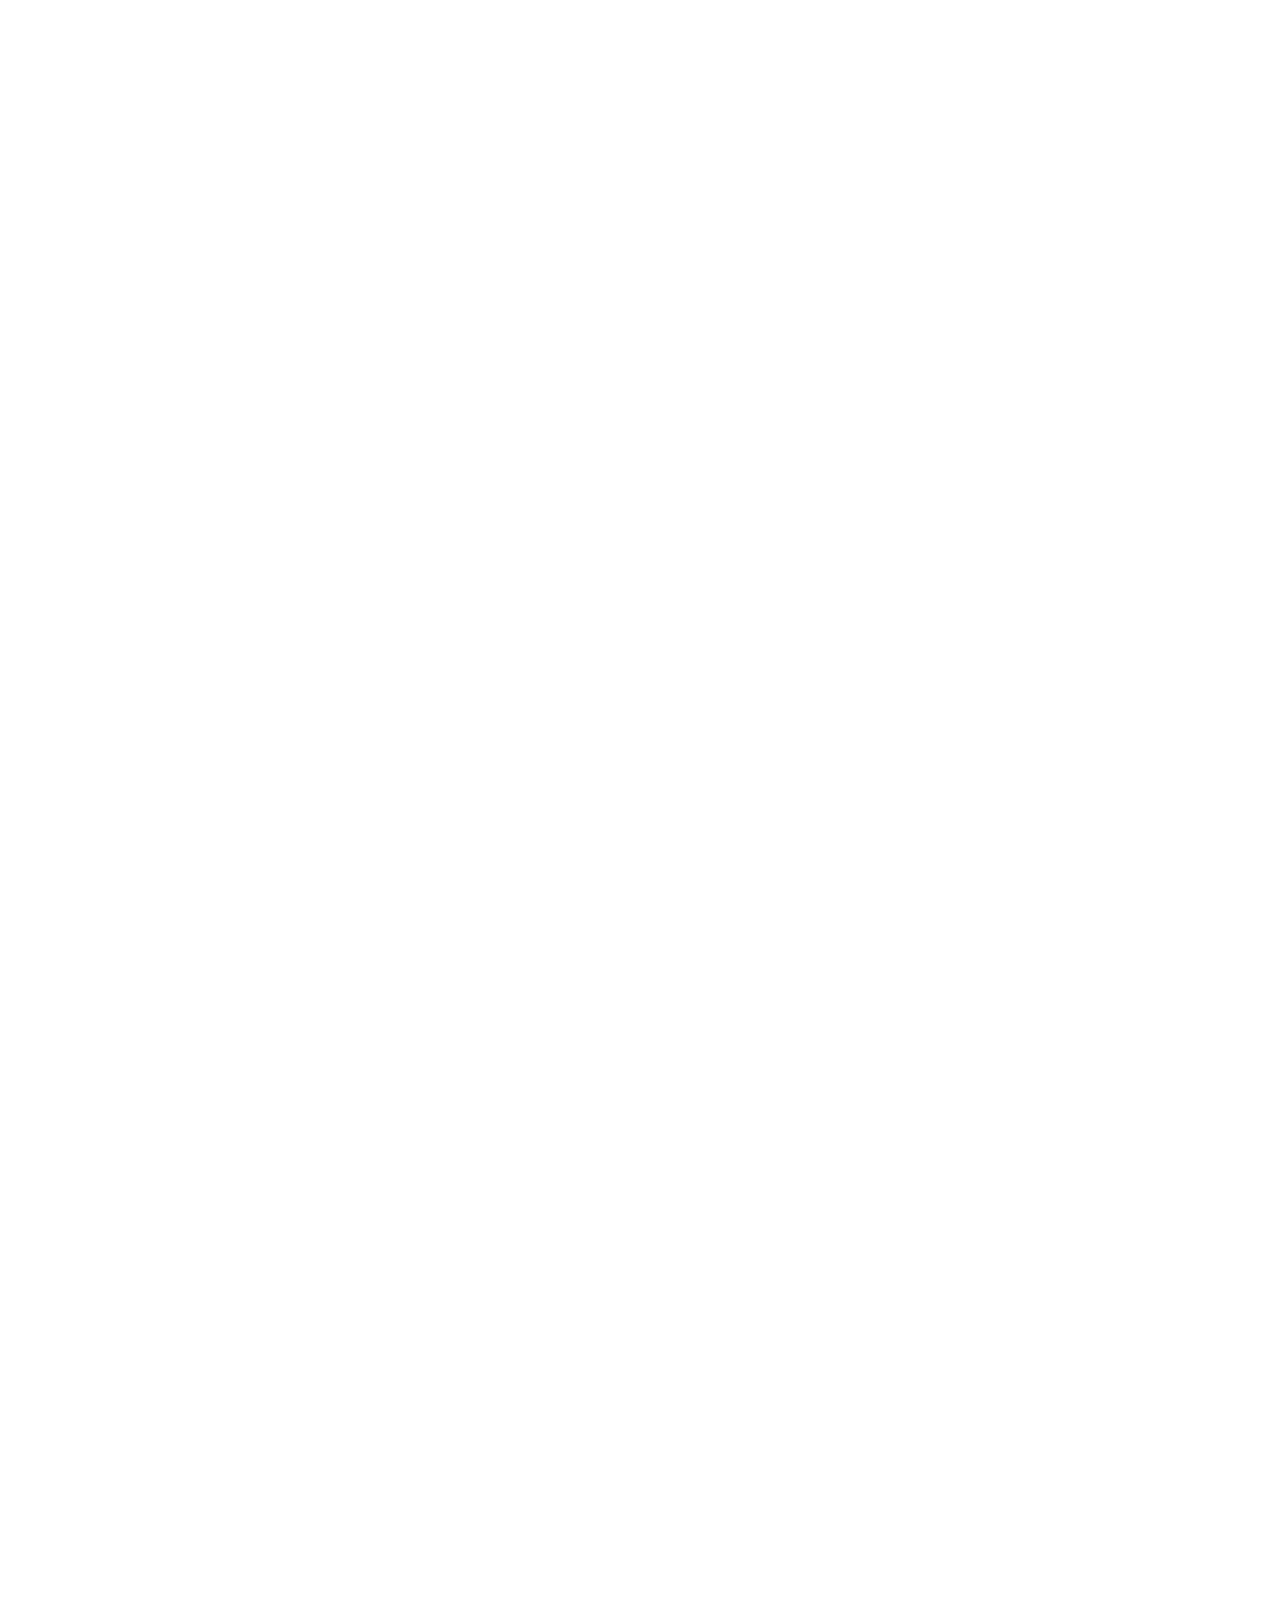
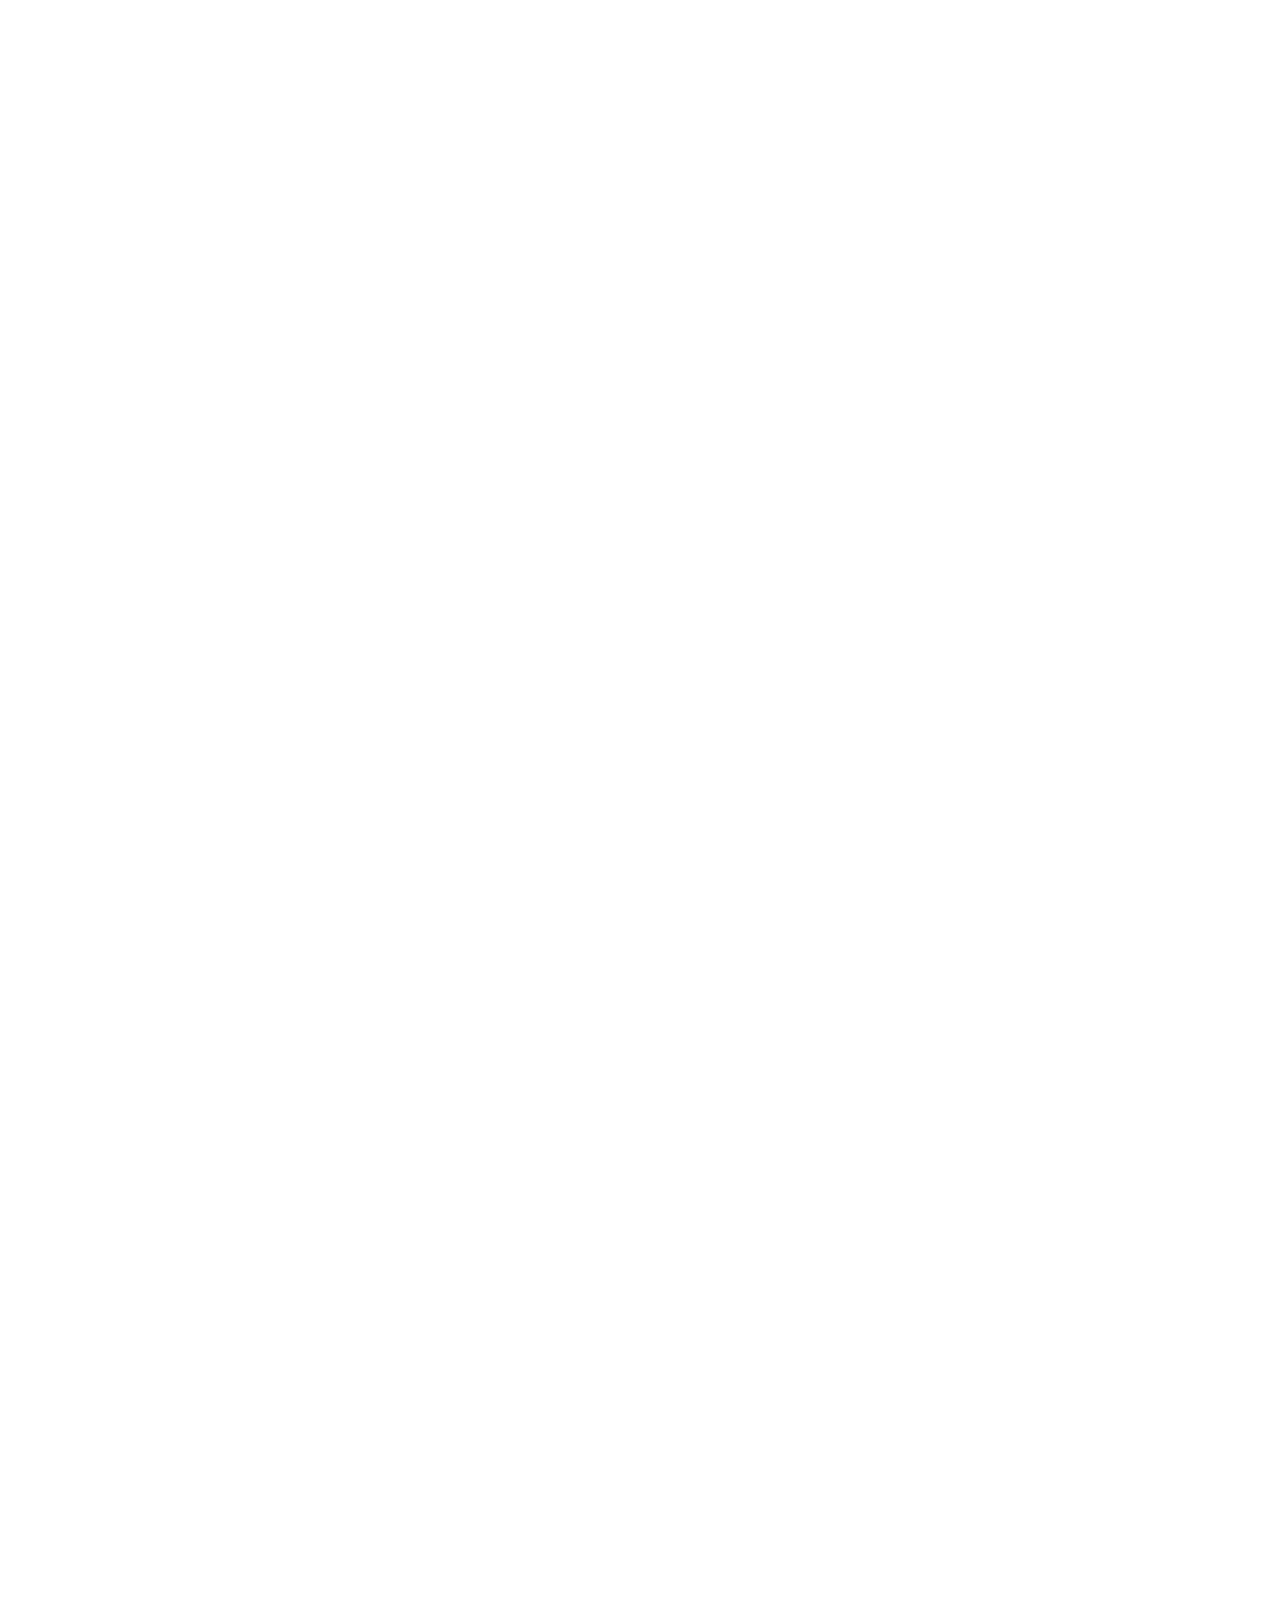
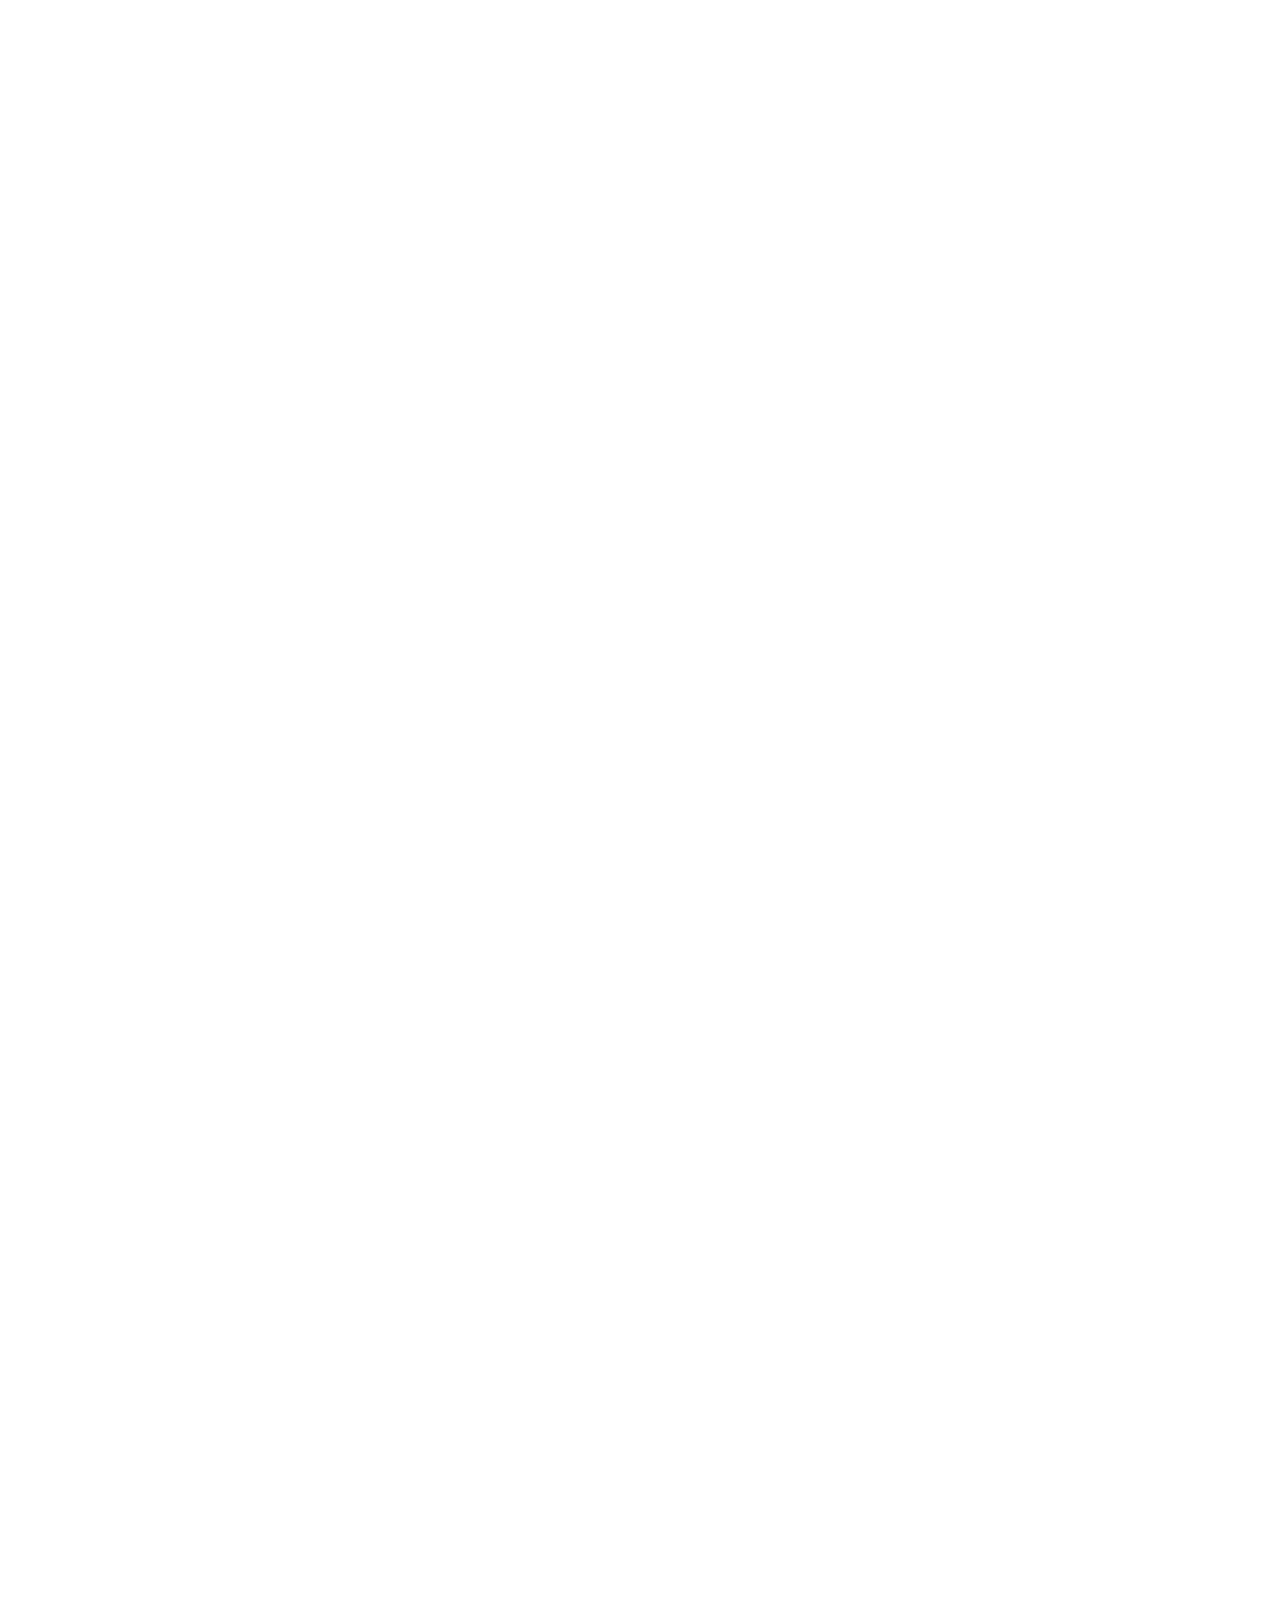
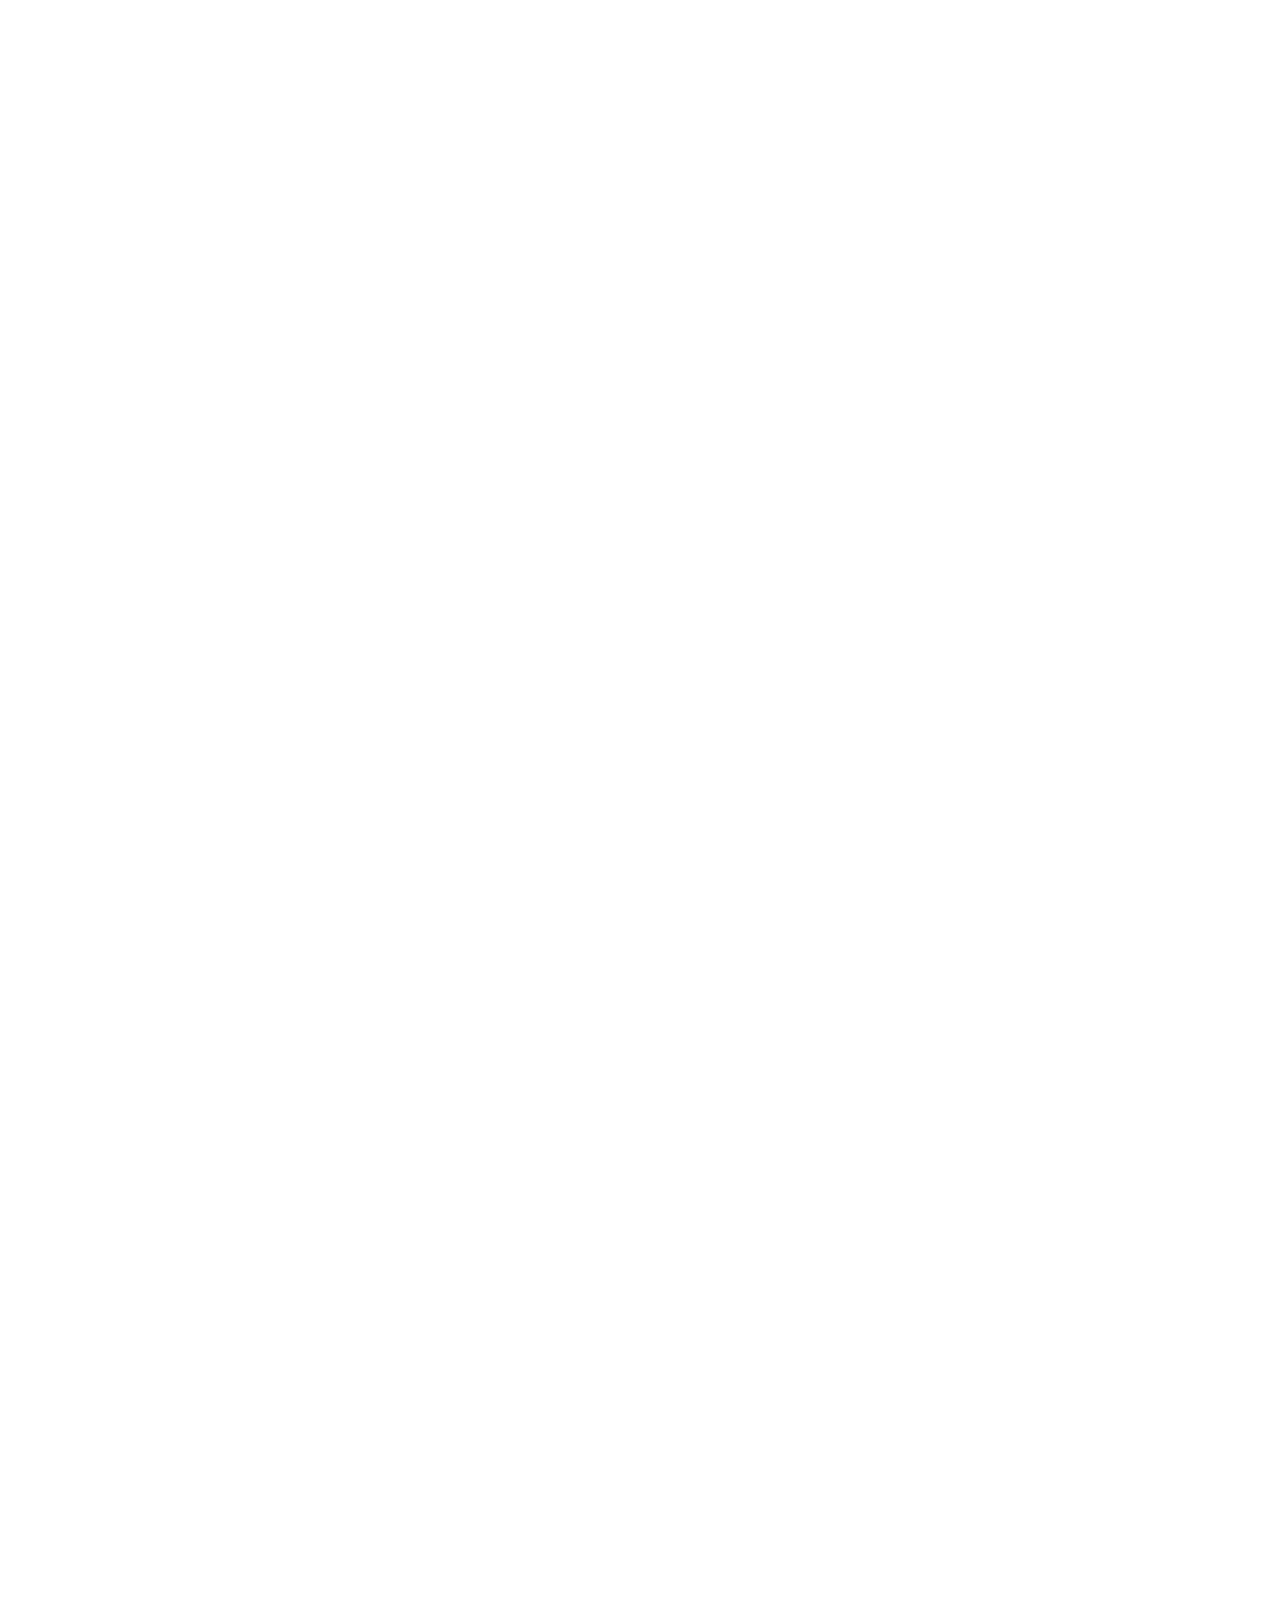
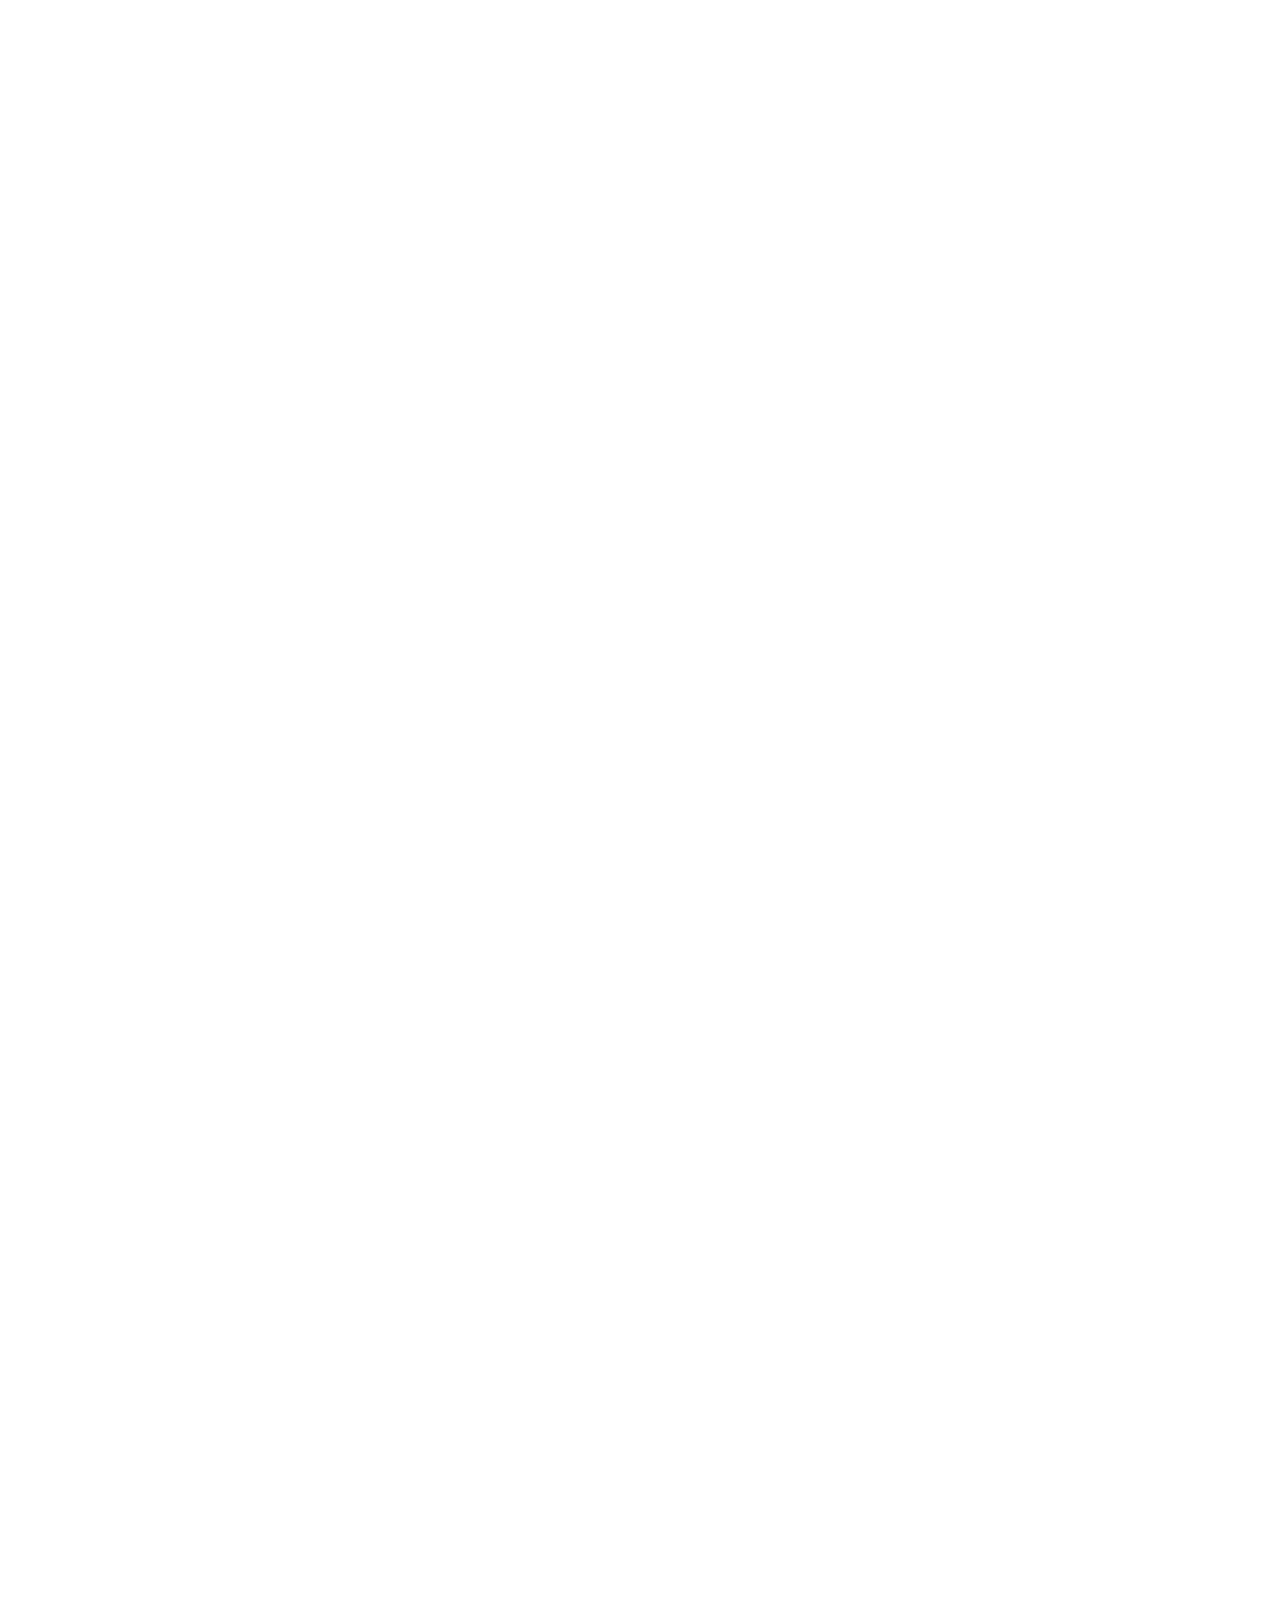
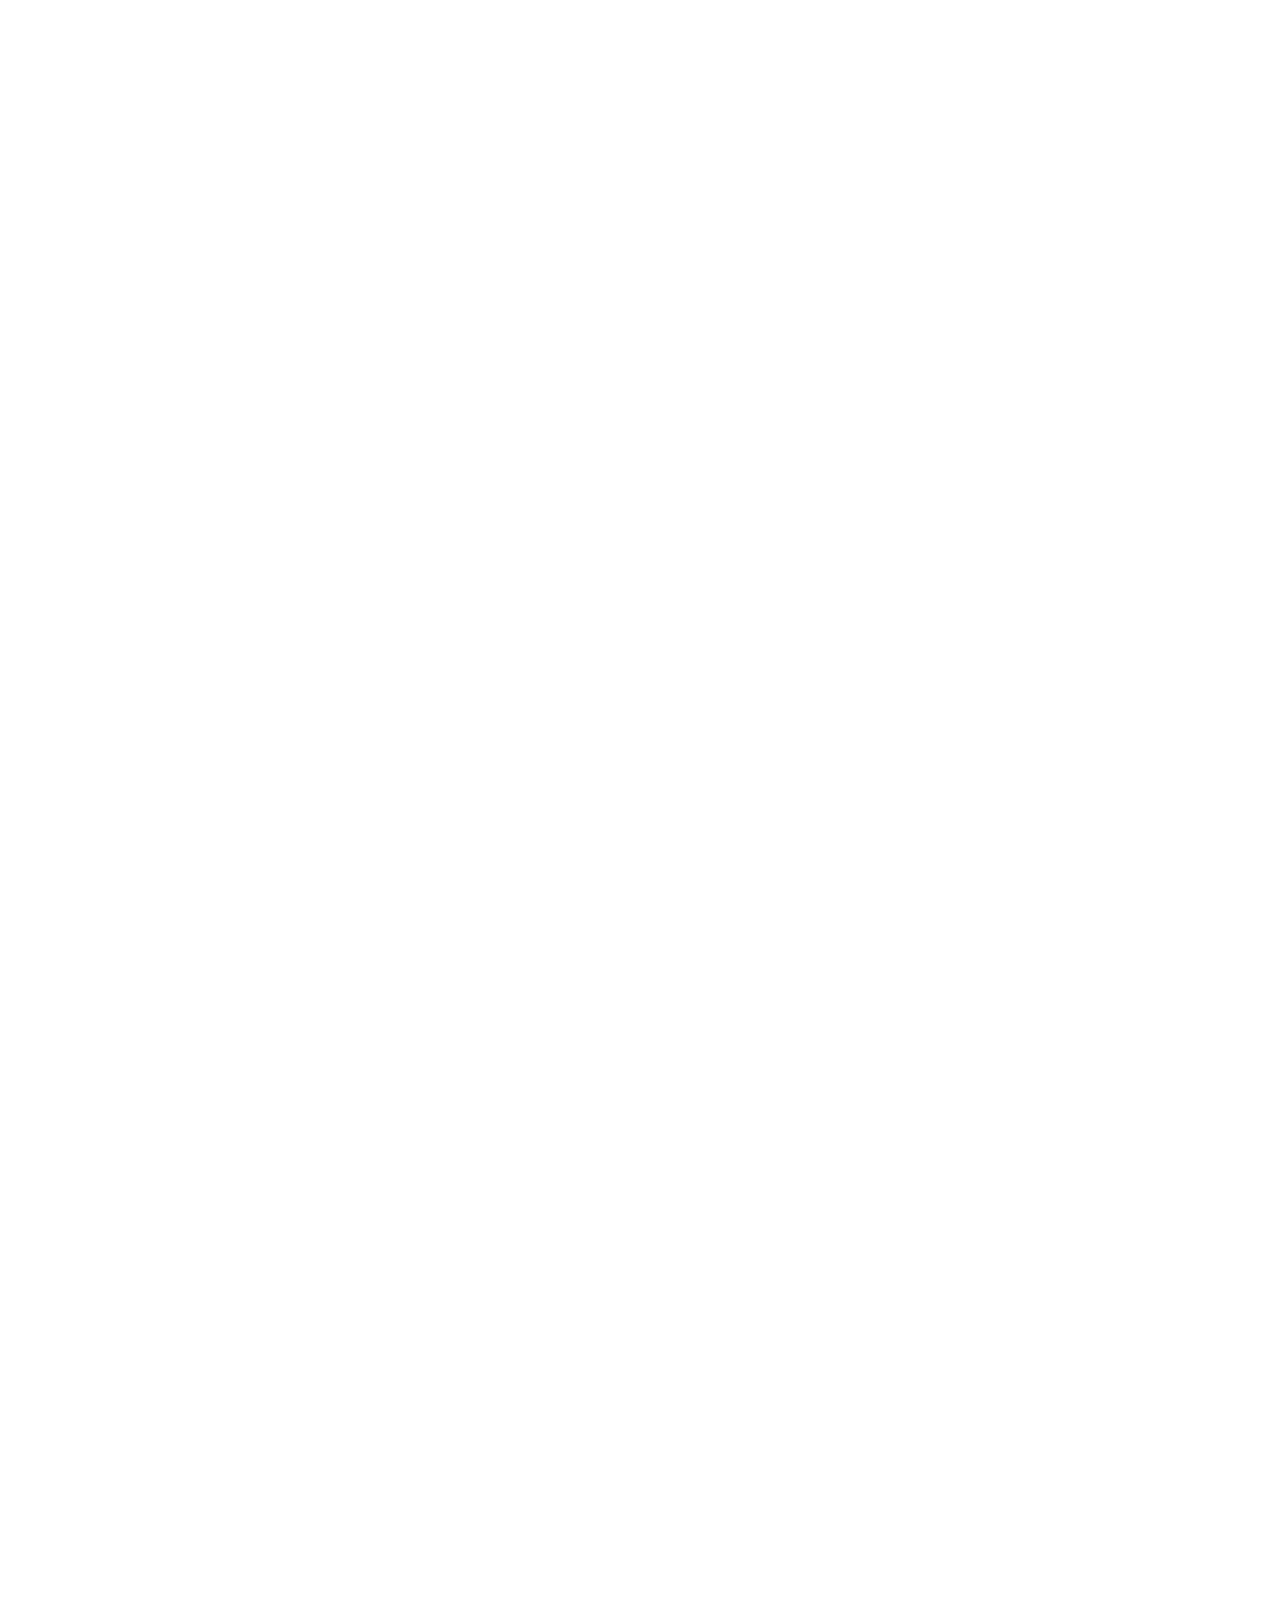
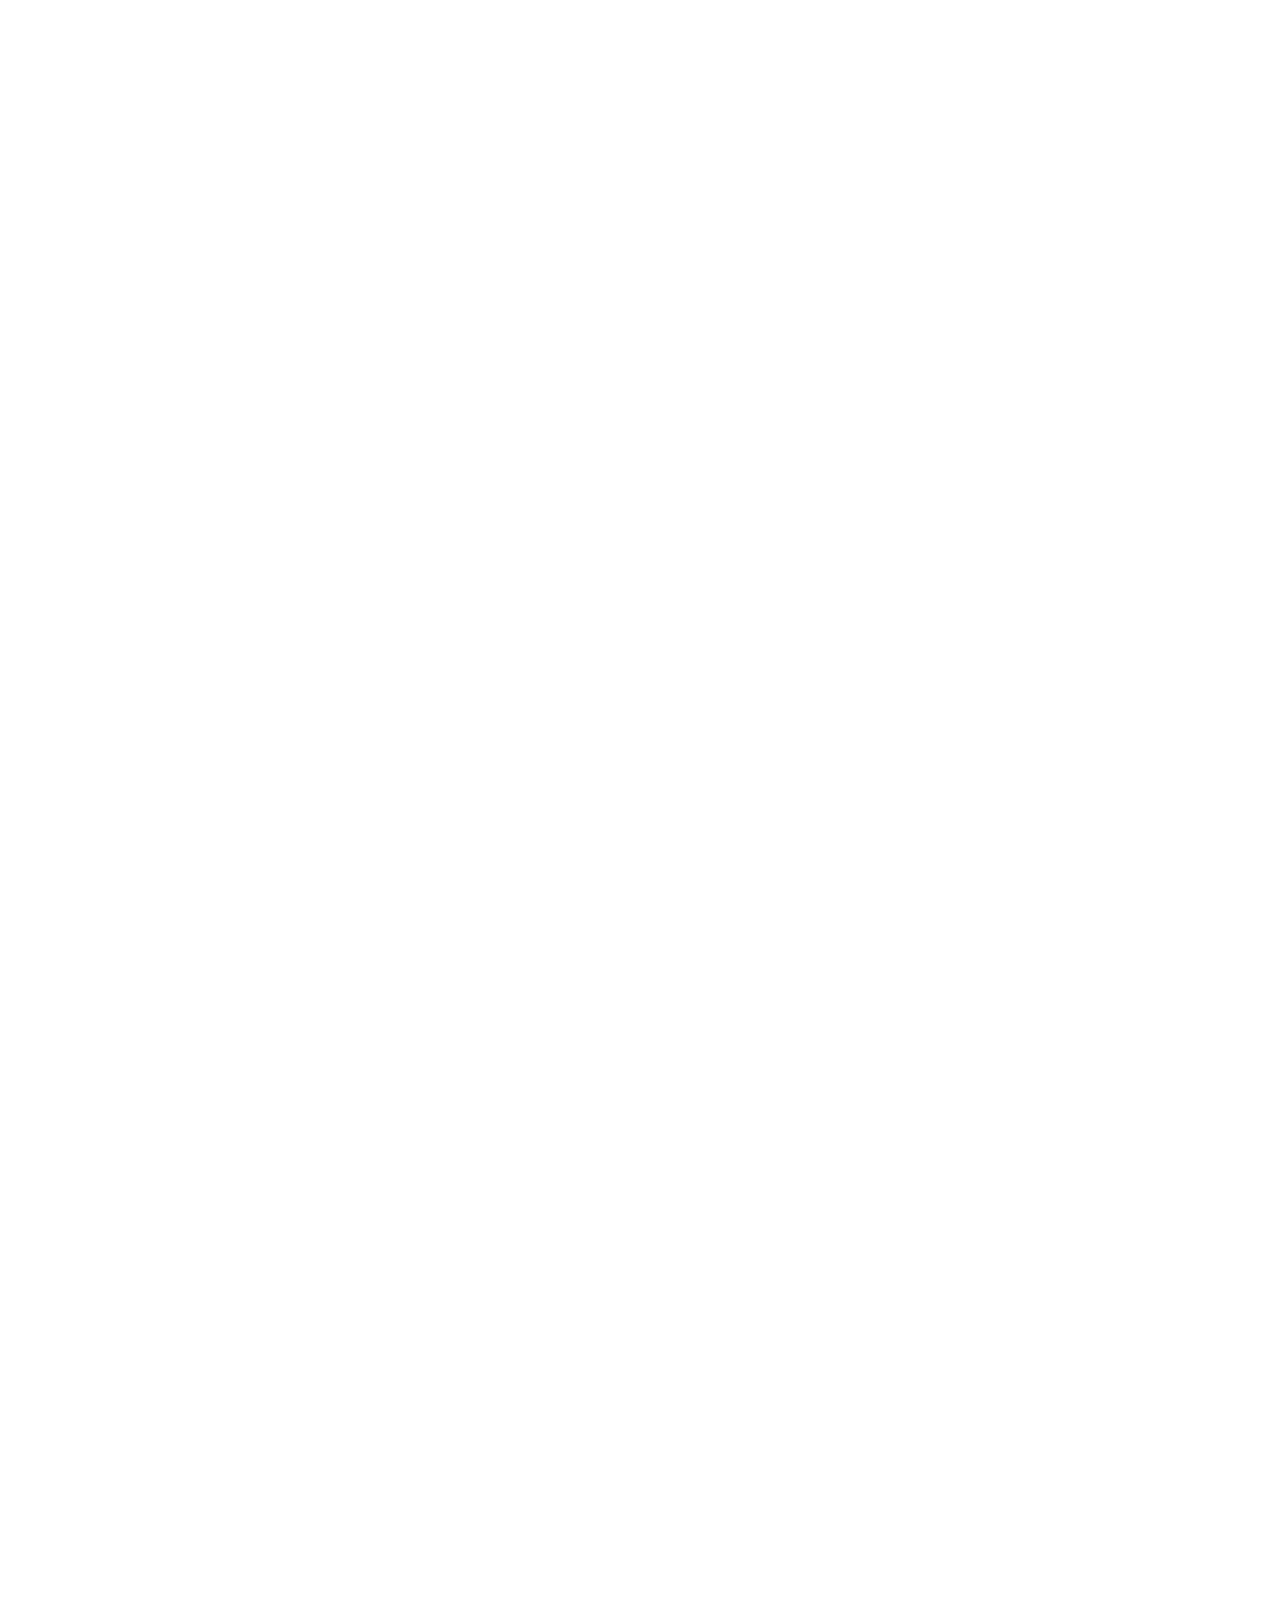
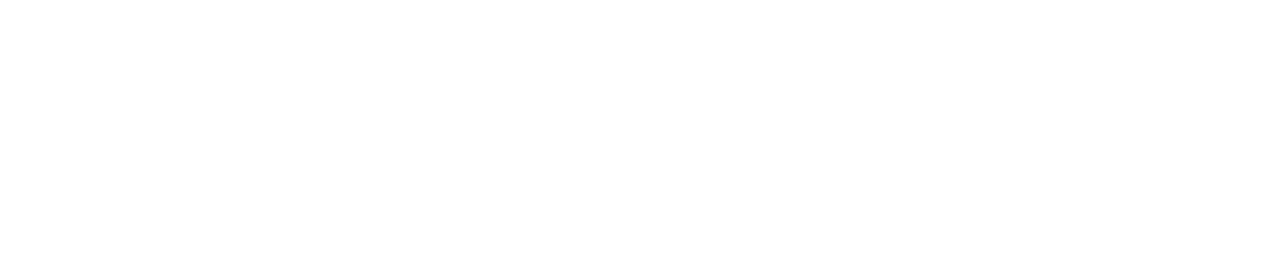
==== index.html @ fe773623 "front" ====
<!DOCTYPE html>
<html dir="rtl" lang="ar">
    <head>
        <meta http-equiv="content-type" content="text/html;charset=UTF-8" />
        <meta charset="UTF-8">
        <meta name="viewport" content="width=device-width, initial-scale=1.0" >
        <title>الرئيسية | منصة فالي </title>
        <meta name="description" content="  الجيل الجديد من السوبر ماركت السحابي سوق بسعر الجملة تمكين المتاجر  من البيع أون لاين واستقبال الطلبات واستقبال المدفوعات وتوصيل المنتجات وإدارة العملاء" />
        <meta property="og:description" content="  الجيل الجديد من السوبر ماركت السحابي سوق بسعر الجملة تمكين المتاجر  من البيع أون لاين واستقبال الطلبات واستقبال المدفوعات وتوصيل المنتجات وإدارة العملاء" />
        <link rel='stylesheet' id='wp-block-library-rtl-css'  href='assets/css/style-rtl.min41a3.css' media='all' />
        <link rel='stylesheet' id='contact-form-7-css'  href='assets/css/styles9dff.css' media='all' />
        <link rel='stylesheet' id='contact-form-7-rtl-css'  href='assets/css/styles-rtl9dff.css' media='all' />
        <link href="https://cdn.jsdelivr.net/npm/bootstrap@5.0.2/dist/css/bootstrap.min.css" rel="stylesheet" integrity="sha384-EVSTQN3/azprG1Anm3QDgpJLIm9Nao0Yz1ztcQTwFspd3yD65VohhpuuCOmLASjC" crossorigin="anonymous">

        <link rel='stylesheet' id='wpml-legacy-dropdown-0-css'  href='assets/css/style68b3.css' media='all' />
        <link rel='stylesheet' id='parent-style-css'  href='assets/css/style41a3.css?ver=5.8' media='all' />
        <link rel='stylesheet' id='style-rtl-css'  href='assets/css/style-rtl41a3.css?ver=5.8' media='all' />
        <link rel='stylesheet' id='arabic-css'  href='assets/css/twentytwenty/assets/fonts/arabic41a3.css?ver=5.8' media='all' />
        <link rel='stylesheet' id='normalize-css'  href='assets/css/normalize41a3.css?ver=5.8' media='all' />
        <link rel='stylesheet' id='components-css'  href='assets/css/components41a3.css?ver=5.8' media='all' />
        <link rel='stylesheet' id='marn-12-css'  href='assets/css/faal-1241a3.css?ver=5.8' media='all' />
        <script src='assets/js/jquery.minaf6c.js' id='jquery-core-js'></script>
        <script src='assets/js/jquery-migrate.mind617.js' id='jquery-migrate-js'></script>
        <script src='assets/js/script68b3.js' id='wpml-legacy-dropdown-0-js'></script>
        <script src='assets/js/index8a54.js?ver=1.0.0' id='twentytwenty-js-js' async></script>
        <link rel="alternate" type="application/json" href="wp-json/wp/v2/pages/9.json" />
        <link rel="icon" href="./assets/images/logo-muamlah.png" sizes="32x32" />
        <link rel="icon" href="./assets/images/logo-muamlah.png" sizes="192x192" />
        <link rel="apple-touch-icon" href="./assets/images/logo-muamlah.png" />
        <link rel="stylesheet" href="./assets/css/all.css">
        <link rel="stylesheet" href="https://cdnjs.cloudflare.com/ajax/libs/OwlCarousel2/2.3.4/assets/owl.carousel.min.css"
              integrity="sha512-tS3S5qG0BlhnQROyJXvNjeEM4UpMXHrQfTGmbQ1gKmelCxlSEBUaxhRBj/EFTzpbP4RVSrpEikbmdJobCvhE3g=="
              crossorigin="anonymous" referrerpolicy="no-referrer"/>

        <script src="./assets/js/all.js"></script>


        <!-- Faal Style -->
        <link rel="stylesheet" href="./assets/css/main.css">
        <meta name="msapplication-TileImage" content="./assets/images/logo-muamlah.png" />
        <script src="./assets/js/webfont.js" type="text/javascript"></script>
        <script type="text/javascript">WebFont.load({  google: {    families: ["Inconsolata:400,700","Montserrat:100,100italic,200,200italic,300,300italic,400,400italic,500,500italic,600,600italic,700,700italic,800,800italic,900,900italic","DM Sans:regular,italic,500,500italic,700,700italic","Fira Code:regular,600,700","Caveat:regular,700"]  }});</script>
        
    </head>
	<body class="rtl home page-template page-template-templates page-template-home-ar page-template-templateshome-ar-php page page-id-9 wp-embed-responsive is-twentytwenty Show Button singular enable-search-modal missing-post-thumbnail has-no-pagination not-showing-comments show-avatars home-ar footer-top-visible">
    <div class="border-bottom shadow">
        <div class="container">
            <div class="navbar sticky w-nav">
                <div class="row">
                    <div class="col-6 my-auto">
                        <a href="index.html" aria-current="page" class="w-nav-brand w--current">
                            <img width="50" alt="Faal logo" data-src="./assets/images/logo-muamlah.png" class="lazyload w-30logo" src="./assets/images/logo-muamlah.png"><noscript>
                            <img src="./assets/images/logo-muamlah.png" width="50" alt="Faal logo"></noscript>
                            <span class="fw-bolder align-middle">
                                                        منصة معاملة

                        </span>
                        </a>
                    </div>
                    <div class="col-6 my-auto text-start">
                        <a href="#" data-toast="notification-1" class="header-icon header-icon-4 text-dark mx-2 mx-md-3 font-12"><i class="fas fa-bell"></i></a>
                        <a href="https://app.muamlah.com/messages/index" class="header-icon header-icon-3 text-dark mx-2 mx-md-3 font-12"><i class="fas fa-envelope"></i></a>
                        <a href="https://app.muamlah.com/user/profile" class="header-icon header-icon-2 text-dark mx-2 mx-md-3 font-12"><i class="fas fa-user"></i></a>
                        <a href="#" data-back-button="" class="header-icon header-icon-1 text-dark mx-2 mx-md-3 font-12"><i class="fas fa-arrow-left"></i></a>

                    </div>
                </div>

            </div>
    </div>
    </div>
    <div class="stickynavbar">
            <div class="container">
                <div data-collapse="medium" data-animation="default" data-duration="400" role="banner" class="navbar sticky w-nav">
                    <div class="row">
                        <div class="col-6">
                            <a href="index.html" aria-current="page" class="w-nav-brand w--current">
                                <img width="50" alt="Faal logo" data-src="./assets/images/logo-muamlah.png" class="lazyload w-30logo" src="./assets/images/logo-muamlah.png"><noscript>
                                <img src="./assets/images/logo-muamlah.png" width="50" alt="Faal logo"></noscript>
                                <span class="fw-bolder align-middle">
                                                        منصة معاملة

                        </span>
                            </a>
                        </div>
                        <div class="col-6">
                            <a href="#" data-toast="notification-1" class="header-icon header-icon-4 text-dark mx-2 mx-md-3 font-12"><i class="fas fa-bell"></i></a>
                            <a href="https://app.muamlah.com/messages/index" class="header-icon header-icon-3 text-dark mx-2 mx-md-3 font-12"><i class="fas fa-envelope"></i></a>
                            <a href="https://app.muamlah.com/user/profile" class="header-icon header-icon-2 text-dark mx-2 mx-md-3 font-12"><i class="fas fa-user"></i></a>
                            <a href="#" data-back-button="" class="header-icon header-icon-1 text-dark mx-2 mx-md-3 font-12"><i class="fas fa-arrow-left"></i></a>

                        </div>
                    </div>


                </div>
            </div>
        </div>
        <div class="herosection">
            <div class="herocontentwrapper">
                <div class="herocontent">
                    <div class="heroimage">                  
                        <div class="background-video w-background-video w-background-video-atom mvi" style="background-image: url('assets/images/first-DD.jpeg');
pointer-events: none;
width: 100%;
background-position: center;
background-size: 100%;
background-repeat: no-repeat;">
                            <div class="herovideoshadow"></div>
                        </div>
                    </div>
                    <div class="container">
                        <h1 class="herotitle">نمكن التجار ورواد الأعمال من</h1>
                        <div class="herotyped">
                            <div class="typed-words home"></div>
                        </div>
                        <div class="invesibledivider _24 hideonmobile"></div>
                        <div class="button-row">
                            <div class="herobuttondivb">
                                <a href="#" class="button dark  w-button"> ابدأ الآن  </a>
                            </div>
                        </div>
                    </div>
                </div>
            </div>
        </div>
        <div class="solutionsbarsection">
            <div class="container">
                <div class="solutionsbarmargin">
                    <div class="herobuttonsequalizer">
                        <a href="restaurant-solution/index.html" class="herobutton left w-inline-block">
                            <div class="herobutton_textdev">
                                <h1 class="servicestabs">
                                    <span class="heading2span">
                                        <strong class="bold-text-2">
                                            الخدمات الإلكترونية<br>
                                        </strong>
                                    </span>
                                    <!-- والمقاهي                         -->
                                </h1>
                            </div>
                        </a>
                        <div class="herobuttons_secondwrapper">
                            <a href="./pricing.html" class="herobutton center w-inline-block">
                                <div class="herobutton_textdev">
                                    <h1 class="servicestabs">
                                        <span class="heading2span">
                                            <strong class="bold-text-2">
                                             الباقات<br></strong>
                                        </span>
                                        <!-- والمحلات                         -->
                                    </h1>
                                </div>
                            </a>
                            <a href="./pricing.html" class="herobutton right w-inline-block">
                                <div class="herobuttonsfloatinglabel-copy">
                                    جديد                        
                                </div> 
                                <div class="herobutton_textdev">
                                    <h1 class="servicestabs">
                                        <span class="heading2span">
                                            <strong class="bold-text-2">
                                            الوكلاء<br></strong>
                                        </span>
                                        <!-- مع  فالى                               -->
                                    </h1>
                                </div>
                                <div class="herobutton_imagedev nexgo"><img
                                        
                                        width="170" alt="" class="herobuttons_photo lazyload" src="assets/images/icons/cart.png"><noscript><img
                                        src="wp-content/uploads/2021/03/Marn-GO-Pax-A920-Android-Mada-AlRajhi-mpos-POS-Website-3-min.png"
                                        width="170" alt="" class="herobuttons_photo"></noscript>
                                </div>
                            </a>
                        </div>
                    </div>
                </div>
            </div>
        </div>
        <div class="site-body">
            <div>
                <div class="container">
                    <div class="row1 inverted">
                        <div class="row1-col">
                                <h6 class="solution restaurants mb-2">نظام عصري، متقدم، سريع، وسهل الإستخدام.</h6>
                            <h3 class="h1">
                                ميزات لرواد الأعمال
                            </h3>
                            <div class="invesibledivider _8"></div>
                            <div class="invesibledivider _36"></div>

                            <div class="bullet-row maxed">
                                <div>
                                    <img  width="40" alt="icon" class="bullet-row-icons lazyload" src="assets/images/icons/online.svg">
                                            <h3 class="itemtext">سوق الخدمات online</h3>
                                            <p class="paragraph greyish">
                                                أكثر من 150 خدمة , حدد احتياجاتك  من الخدمات الالكترونية و ادفع حسب الطلب فقط بأسعار رمزية
                                            </p>
                                        </div>
                                        <div>
                                            <img  width="40" alt="icon"  class="bullet-row-icons lazyload" src="./assets/images/icons/screen.svg"><noscript>
                                                <img src="./assets/images/icons/screen.svg" width="40" alt="icon" class="bullet-row-icons"></noscript>
                                            <h3 class="itemtext">
                                                الخدمات المساندة
                                            </h3>
                                            <p class="paragraph greyish">
                                                نتابع أحدث القرارات و ندرب مقدمي الخدمات
                                                نحن على اطلاع كامل بكل تحديثات الجهات الحكومية التي تخص قطاع الأعمال .
                                            </p>
                                        </div>
                                        <div><img  width="40" alt="icon"  class="bullet-row-icons lazyload" src="./assets/images/icons/cloud.svg"><noscript><img src="./assets/images/icons/cloud.svg" width="40" alt="icon" class="bullet-row-icons"></noscript>
                                            <h3 class="itemtext"> الأمان</h3>
                                            <p class="paragraph greyish">
                                                ادفع عند الإنجاز فقط , أو لا تدفع شيء أبدا استعد كافة مستحقاتك إذا لم ينجز مقدم الخدمة طلبك على الوجه الأكمل
                                            </p>
                                        </div>
                                                                    <div><img  width="40" alt="icon" class="bullet-row-icons lazyload" src="./assets/images/icons/phone.svg"><noscript><img src="wp-content/uploads/2021/06/Asset-4.svg" width="40" alt="icon" class="bullet-row-icons"></noscript>
                                            <h3 class="itemtext">التوافق</h3>
                                            <p class="paragraph greyish">
                                                توافق أعمالك مع المتطلبات الحكومية أصبح أمر حتمي يحتاج خبرات متعددة , لحسن الحظ نمارسها يوميا
                                            </p>
                                        </div>
                                                                                    
                            </div>
                        </div>
                        <div class="row1-col photo">
                                                <img  loading="lazy" alt="" data-src="./assets/images/hike-hardware-1.png"  class="lazyload" src="[data-uri]"><noscript><img src="wp-content/uploads/2021/06/1.png" loading="lazy" alt=""></noscript></div>
                    </div>
                    <div class="invesibledivider _75"></div>
                </div>
            </div>
            <div>
                <div class="bg-point" style="padding: 50px 30px ; margin: 40px 0 ">
                    <div class="container">
                        <div data-elementor-type="section" data-elementor-id="1620" class="elementor elementor-1620">
                            <div class="elementor-inner">
                                <div class="elementor-section-wrap">
                                    <section class="elementor-section elementor-top-section elementor-element elementor-element-45b994f7 elementor-section-boxed elementor-section-height-default elementor-section-height-default" data-id="45b994f7" data-element_type="section" data-settings="{&quot;background_background&quot;:&quot;classic&quot;}">
                                        <div class="elementor-container elementor-column-gap-extended">
                                            <div class="elementor-row">
                                                <div class="elementor-column elementor-col-25 elementor-top-column elementor-element elementor-element-1c231122" data-id="1c231122" data-element_type="column">
                                                    <div class="elementor-column-wrap elementor-element-populated">
                                                        <div class="elementor-widget-wrap">
                                                            <div class="elementor-element elementor-element-2c74c415 elementor-widget elementor-widget-wpb-counter" data-id="2c74c415" data-element_type="widget" data-widget_type="wpb-counter.default">
                                                                <div class="elementor-widget-container">
                                                                    <div id="wpb-counter-2c74c415" class="wpb-counter v-layout">

                                                                        <div class="wpb-counter-icon"><i aria-hidden="true" class="fas fa-user"></i></div>



                                                                        <div class="wpb-counter-number" data-endingnumber="1700" data-animduration="1000" data-scrollanim="">
                                                                          <p>
                                                                              <span class="counter" data-count="40000">0</span>
                                                                          </p>
                                                                        </div>


                                                                        <div class="wpb-counter-title  counter-desc">عميل</div>


                                                                    </div>
                                                                </div>
                                                            </div>
                                                        </div>
                                                    </div>
                                                </div>
                                                <div class="elementor-column elementor-col-25 elementor-top-column elementor-element elementor-element-4d02509" data-id="4d02509" data-element_type="column">
                                                    <div class="elementor-column-wrap elementor-element-populated">
                                                        <div class="elementor-widget-wrap">
                                                            <div class="elementor-element elementor-element-a970946 elementor-widget elementor-widget-wpb-counter" data-id="a970946" data-element_type="widget" data-widget_type="wpb-counter.default">
                                                                <div class="elementor-widget-container">
                                                                    <div id="wpb-counter-a970946" class="wpb-counter v-layout">

                                                                        <div class="wpb-counter-icon icon-2"><i aria-hidden="true" class="far fa-building"></i></div>



                                                                        <div class="wpb-counter-number" data-endingnumber="172" data-animduration="1250" data-scrollanim="">
                                                                            <p>
                                                                                <span class=" counter" data-count="7000">0</span>
                                                                            </p>
                                                                        </div>


                                                                        <div class="wpb-counter-title  counter-desc">منشأة</div>


                                                                    </div>
                                                                </div>
                                                            </div>
                                                        </div>
                                                    </div>
                                                </div>
                                                <div class="elementor-column elementor-col-25 elementor-top-column elementor-element elementor-element-7a5f92d3" data-id="7a5f92d3" data-element_type="column">
                                                    <div class="elementor-column-wrap elementor-element-populated">
                                                        <div class="elementor-widget-wrap">
                                                            <div class="elementor-element elementor-element-51e86676 elementor-widget elementor-widget-wpb-counter" data-id="51e86676" data-element_type="widget" data-widget_type="wpb-counter.default">
                                                                <div class="elementor-widget-container">
                                                                    <div id="wpb-counter-51e86676" class="wpb-counter v-layout">

                                                                        <div class="wpb-counter-icon icon-2"><i aria-hidden="true" class="fas fa-map-marked"></i></div>



                                                                        <div class="wpb-counter-number " data-endingnumber="37" data-animduration="1500" data-scrollanim="">
                                                                            <p>
                                                                                <span class="counter" data-count="11000">0</span>
                                                                            </p>
                                                                        </div>
                                                                        <div class="wpb-counter-title counter-desc">مقدم خدمة</div>


                                                                    </div>
                                                                </div>
                                                            </div>
                                                        </div>
                                                    </div>
                                                </div>
                                                <div class="elementor-column elementor-col-25 elementor-top-column elementor-element elementor-element-57d34050" data-id="57d34050" data-element_type="column">
                                                    <div class="elementor-column-wrap elementor-element-populated">
                                                        <div class="elementor-widget-wrap">
                                                            <div class="elementor-element elementor-element-24c6f6de elementor-widget elementor-widget-wpb-counter" data-id="24c6f6de" data-element_type="widget" data-widget_type="wpb-counter.default">
                                                                <div class="elementor-widget-container">
                                                                    <div id="wpb-counter-24c6f6de" class="wpb-counter v-layout">

                                                                        <div class="wpb-counter-icon icon-2"><i aria-hidden="true" class="fas fa-shopping-bag"></i></div>



                                                                        <div class="wpb-counter-number" data-endingnumber="110" data-animduration="1750" data-scrollanim="" data-seperator="">
                                                                           <p>
                                                                               <span class=" counter " data-count="100000">0</span>
                                                                           </p>             </div>


                                                                        <div class="wpb-counter-title counter-desc  ">طلب</div>


                                                                    </div>
                                                                </div>
                                                            </div>
                                                        </div>
                                                    </div>
                                                </div>
                                            </div>
                                        </div>
                                    </section>
                                </div>
                            </div>
                        </div>
                    </div>

                </div>

                <div class="container">
                    <div class="row1">
                        <div class="row1-col photo">
                                                <img  loading="lazy" alt="" data-src="./assets/images/map.jpeg" width="85%" class="lazyload" src="[data-uri]"><noscript><img src="wp-content/uploads/2021/06/5.png" loading="lazy" alt=""></noscript>
                        </div>
                        <div class="row1-col">
                            <h6 class="solution restaurants">سريعة و آمنة</h6>
                            <div class="invesibledivider _8"></div>
                            <h1 class="h1">الوكيل الالكتروني المعتمد</h1>
                            <div>
                                <div class="invesibledivider _24"></div>
                                                                    <div class="badge bordered">توكيل</div>
                                                                    <div class="badge bordered">تفويض</div>
                                                                    <div class="badge bordered">إدارة المعاملات</div>
                                                                    <div class="badge bordered">مراجعة الجهات</div>
                                                                                    
                                <div class="invesibledivider _24"></div>
                                <div class="maxed_paragraph">
                                    <ul class="ps-0 pe-4">
                                        <li class="mt-1 mb-2 text-muted">تكليف الوكيل بتنفيذ الأعمال الالكترونية</li>
                                        <li class="mt-1 mb-2 text-muted">مراجعة الوكيل للجهات الحكومية </li>
                                        <li class="mt-1 mb-2 text-muted">تفويض الوكيل بالتعاقد مع أي مقدم خدمة </li>
                                        <li class="mt-1 mb-2 text-muted">إدارة الطلبات بالنيابة عن الشركة </li>
                                        <li class="mt-1 mb-2 text-muted">للوكيل إدارة الفروع في جميع المدن . </li>
                                        <li class="mt-1 mb-2 text-muted">للوكيل إدارة معاملات الشركة في أي مدينة بميزة بتوكيل الغير .</li>
                                    </ul>
                                                                <img  width="250" alt="Payment"  class="image lazyload" src="./assets/images/icons/payment.jpg"><noscript><img src="./assets/images/icons/payment.jpg" width="250" alt="Payment" class="image"></noscript>
                                </div>
                            </div>
                            <a href="#" class="button dark w-button">حلول المدفوعات من  فالى   </a>
                                                    
                            <div class="invesibledivider _36"></div>
                        </div>
                    </div>
                </div>
<!--                <div class="invesibledivider _75"></div>-->
            </div>
            <div>

                <div class="container">
                    <div class="py-4">
                        <div class="content text-center">
                            <h1 class="my-3 font-30">لماذا أصبح مقدم خدمة ؟</h1>
                            <p class="w-60 text-muted mx-auto">
                                ساهم التحول الرقمي السريع للجهات في خلق فرص عمل جديدة ، وتأتي أهمية منصة معاملة في دعم
                                هذا التحول
                                بنشر المفاهيم و المعلومات و التعريف بالخدمات الإلكترونية لتساند مقدمي الخدمات على إيجاد
                                فرص عمل عن
                                بعد في أي وقت و من أي مدينة ..
                            </p>
                            <div class="w-layout-grid grid-3 justify-content-center" >
                                <div class="my-3 text-center">
                                    <div class="img-s-container">
                                        <img class="size-full mx-auto wp-image-8836 aligncenter" src="https://app.muamlah.com/template-muamlah/images/undraw/be_own_boss_icn.svg" alt="">
                                    </div>
                                    <h4><strong>كن مدير نفسك</strong></h4>
                                    <p><span style="color: #808080;">اختر أوقات عملك بنفسك ولا تلتزم بدوام محدد</span>
                                    </p>
                                </div>
                                <div class="my-3 text-center">
                                    <div class="img-s-container">
                                        <img class="size-full mx-auto wp-image-8836 aligncenter" src="https://app.muamlah.com/template-muamlah/images/undraw/make_your_own_money_icn.svg" alt="">
                                    </div>
                                    <h4><strong>تحكم بداخلك</strong></h4>
                                    <p><span style="color: #808080;">لا تحدد دخلك براتب محدد</span></p>
                                </div>
                                <div class="my-3 text-center">
                                    <div class="img-s-container">
                                        <img class="size-full mx-auto wp-image-8836 aligncenter" src="https://app.muamlah.com/template-muamlah/images/undraw/control_life_icn.svg" alt="">
                                    </div>
                                    <h4><strong>تحكم بحياتك</strong></h4>
                                    <p><span style="color: #808080;">كن مسؤولاً عن عملك وحقق أهدافك بشروطك</span></p>
                                </div>
                            </div>
                        </div>
                    </div>
                </div>
            </div>
        </div> 
        <div class="section bg-gray-4">
            <div class="container">
                <div class="w-layout-grid split-section">
                    <div id="w-node-285f34097b94-a7669354" class="justify-column-between content-width-small">
                        <div>
                            <h4 class="large-heading">كيف أصبح مقدم خدمة :</h4>
                        </div>
                        <div>
                            <div class="border-bottom space-bottom">
                                <h3 class="itemtext">سجل</h3>
                                <p class="paragraph greyish">املأ الطلب و سجل عضوية مقدم خدمة  .
                                </p>
                            </div>
                            <div class="border-bottom space-bottom">
                                <h3 class="itemtext">تدرب</h3>
                                <p class="paragraph greyish">سجل في الدروات في قسم التدريب و تدرب على الخدمات الالكترونية الأكثر احتياجا , احصل على الخبرة و احصل على الشهادة.
                                </p>
                            </div>
                            <div class="border-bottom space-bottom">
                                <h3 class="itemtext">باشر خدماتك
                                </h3>
                                <p class="paragraph greyish">استقبل الطلبات و ابدأ خدماتك و حقق دخلك .

                                </p>
                            </div>
                            <h3 class="itemtext">  تلقائي</h3>
                            <div>
                                <p class="paragraph greyish">مكّن الذكاء الاصطناعي من قبول الطلبات تلقائياً و اترك النظام يعمل بذكاء . 


                                </p>
                            </div>
                        </div>
                        <div class="invesibledivider _36"></div>
                    </div>
                    <img  loading="lazy" width="498" id="w-node-285f34097ba8-a7669354" alt=""  src="./assets/images/feat6.png" class="align-self-center lazyload" ><noscript><img src="wp-content/uploads/2021/06/8.png" loading="lazy" width="498" id="w-node-285f34097ba8-a7669354" alt="" class="align-self-center"></noscript>               
                </div>
            </div>
        </div>
        <div class="section">
            <div class="pricing py" id="pricing">
                <div class="container">
                  <div class="rowing-table2">
                    <div class="w-100">
                        <h3 class="h2">الباقات</h3>
                        <h3 class="h6 lh-base text-muted w-50 mx-auto">اختر الخدمة حسب الطلب من الأعلى أو اشترك في الباقة الشهرية
                            جميع طلباتك قيد التنفيذ فقط اخترالباقة التي تناسب أعمالك وارسل طلبك ثم اترك لنا متابعة الطلب والتنفيذ . .</h3>
                    </div>
                    <div class="parent grid-2">
                        <div class="col-12 wow bounceInUp" data-wow-duration="1.2s">
                            <div class="pricing-card text-right">
                                <div class="pricing-name lh-base text-center">باقة رواد الأعمال
                                    <span class="text-decoration-line-through text-danger edit-font fw-bolder">2000 ريال</span>
                                    خصم 50 % لفترة محدودة <span class="text-success edit-font fw-bolder"> 1000 ريال </span>
                                </div>
                                <div class="accordion accordion-flush" id="accordionFlushExample">
                                    <div class="accordion-item">
                                        <h2 class="accordion-header" id="flush-headingOne">
                                            <button class="accordion-button collapsed p-0" type="button" data-bs-toggle="collapse" data-bs-target="#flush-collapseOne" aria-expanded="false" aria-controls="flush-collapseOne">
                                                إدارة خدمات وزارة الموارد البشرية
                                            </button>
                                        </h2>
                                        <div id="flush-collapseOne" class="accordion-collapse collapse" aria-labelledby="flush-headingOne" data-bs-parent="#accordionFlushExample">
                                            <div class="accordion-body px-0">
                                                <ul class="pricing-features list-unstyled mt-0 text-right">
                                                    <li>
                                                        <i class="fas fa-check-circle"></i>
                                                        <span>فتح ملف منشأة</span>
                                                        <!-- <i class="fas fa-times-circle false"></i> -->
                                                    </li>
                                                    <li>
                                                        <i class="fas fa-check-circle"></i>
                                                        <span>شطب ملف منشأة</span>
                                                        <!-- <i class="fas fa-times-circle false"></i> -->
                                                    </li>
                                                    <li>
                                                        <i class="fas fa-check-circle"></i>
                                                        <span>إصدار رخصة عمل</span>
                                                        <!-- <i class="fas fa-times-circle false"></i> -->
                                                    </li>
                                                    <li>
                                                        <i class="fas fa-check-circle"></i>
                                                        <span>تحديث بيانات منشأة</span>
                                                        <!-- <i class="fas fa-times-circle false"></i> -->
                                                    </li>
                                                    <li>
                                                        <i class="fas fa-check-circle"></i>
                                                        <span>إصدار تأشيرة عمل</span>
                                                        <!-- <i class="fas fa-times-circle false"></i> -->
                                                    </li>
                                                    <li>
                                                        <i class="fas fa-check-circle"></i>
                                                        <span>تقديم بلاغ تغيب</span>
                                                        <!-- <i class="fas fa-times-circle false"></i> -->
                                                    </li>
                                                    <li>
                                                        <i class="fas fa-check-circle"></i>
                                                        <span>تجديد رخصة عمل</span>
                                                        <!-- <i class="fas fa-times-circle false"></i> -->
                                                    </li>
                                                    <li>
                                                        <i class="fas fa-check-circle"></i>
                                                        <span>وثيقة العمل الحر</span>
                                                        <!-- <i class="fas fa-times-circle false"></i> -->
                                                    </li>
                                                    <li>
                                                        <i class="fas fa-check-circle"></i>
                                                        <span>نقل عامل بين الفروع</span>
                                                        <!-- <i class="fas fa-times-circle false"></i> -->
                                                    </li>
                                                    <li>
                                                        <i class="fas fa-check-circle"></i>
                                                        <span>نقل خدمات وافد</span>
                                                        <!-- <i class="fas fa-times-circle false"></i> -->
                                                    </li>
                                                    <li>
                                                        <i class="fas fa-check-circle"></i>
                                                        <span>أجير - إعارة موظف مؤقت</span>
                                                        <!-- <i class="fas fa-times-circle false"></i> -->
                                                    </li>
                                                    <li>
                                                        <i class="fas fa-check-circle"></i>
                                                        <span>إصدار تأشيرة عمل</span>
                                                        <!-- <i class="fas fa-times-circle false"></i> -->
                                                    </li>
                                                    <li>
                                                        <i class="fas fa-check-circle"></i>
                                                        <span>توثيق عقد عمل</span>
                                                        <!-- <i class="fas fa-times-circle false"></i> -->
                                                    </li>
                                                    <li>
                                                        <i class="fas fa-check-circle"></i>
                                                        <span>إنهاء عقد عمل</span>
                                                        <!-- <i class="fas fa-times-circle false"></i> -->
                                                    </li>
                                                    <li>
                                                        <i class="fas fa-check-circle"></i>
                                                        <span>إصدار تأشيرة زيارة عمل</span>
                                                        <!-- <i class="fas fa-times-circle false"></i> -->
                                                    </li>
                                                    <li>
                                                        <i class="fas fa-check-circle"></i>
                                                        <span>إصدار شهادة السعودة</span>
                                                        <!-- <i class="fas fa-times-circle false"></i> -->
                                                    </li>
                                                    <li>
                                                        <i class="fas fa-check-circle"></i>
                                                        <span>نقل تابع</span>
                                                        <!-- <i class="fas fa-times-circle false"></i> -->
                                                    </li>
                                                    <li>
                                                        <i class="fas fa-check-circle"></i>
                                                        <span>تغيير مهنة</span>
                                                        <!-- <i class="fas fa-times-circle false"></i> -->
                                                    </li>
                                                    <li>
                                                        <i class="fas fa-check-circle"></i>
                                                        <span>إلغاء رخص العمل بغرض الخروج النهائي</span>
                                                        <!-- <i class="fas fa-times-circle false"></i> -->
                                                    </li>
                                                    <li>
                                                        <i class="fas fa-check-circle"></i>
                                                        <span>إصدار رخص العمل بغرض الخروج النهائي</span>
                                                        <!-- <i class="fas fa-times-circle false"></i> -->
                                                    </li>


                                                </ul>
                                            </div>

                                        </div>
                                    </div>
                                    <div class="accordion-item">
                                        <h2 class="accordion-header" id="flush-headingTwo">
                                            <button class="accordion-button collapsed p-0" type="button" data-bs-toggle="collapse" data-bs-target="#flush-collapseTwo" aria-expanded="false" aria-controls="flush-collapseTwo">
                                                إدارة خدمات وزارة التجارة
                                            </button>
                                        </h2>
                                        <div id="flush-collapseTwo" class="accordion-collapse collapse" aria-labelledby="flush-headingTwo" data-bs-parent="#accordionFlushExample">
                                            <div class="accordion-body px-0">
                                                <ul class="pricing-features list-unstyled mt-0 text-right">
                                                    <li>
                                                        <i class="fas fa-check-circle"></i>
                                                        <span>إصدار سجل تجاري</span>
                                                        <!-- <i class="fas fa-times-circle false"></i> -->
                                                    </li>
                                                    <li>
                                                        <i class="fas fa-check-circle"></i>
                                                        <span>تجديد سجل تجاري</span>
                                                        <!-- <i class="fas fa-times-circle false"></i> -->
                                                    </li>
                                                    <li>
                                                        <i class="fas fa-check-circle"></i>
                                                        <span>تعديل سجل تجاري</span>
                                                        <!-- <i class="fas fa-times-circle false"></i> -->
                                                    </li>
                                                    <li>
                                                        <i class="fas fa-check-circle"></i>
                                                        <span>شطب سجل تجاري</span>
                                                        <!-- <i class="fas fa-times-circle false"></i> -->
                                                    </li>
                                                    <li>
                                                        <i class="fas fa-check-circle"></i>
                                                        <span>حجز اسم تجاري</span>
                                                        <!-- <i class="fas fa-times-circle false"></i> -->
                                                    </li>
                                                    <li>
                                                        <i class="fas fa-check-circle"></i>
                                                        <span>شطب سجل تجاري رئيسي و تحول الفرع لرئيسي لمؤسسة لسعودي</span>
                                                        <!-- <i class="fas fa-times-circle false"></i> -->
                                                    </li>
                                                    <li>
                                                        <i class="fas fa-check-circle"></i>
                                                        <span>إصدار سجل تجاري فرعي لشركة مساهمة</span>
                                                        <!-- <i class="fas fa-times-circle false"></i> -->
                                                    </li>
                                                    <li>
                                                        <i class="fas fa-check-circle"></i>
                                                        <span>إصدار سجل تجاري للخليجيين</span>
                                                        <!-- <i class="fas fa-times-circle false"></i> -->
                                                    </li>
                                                    <li>
                                                        <i class="fas fa-check-circle"></i>
                                                        <span>حجز إسم تجاري للخليجيين</span>
                                                        <!-- <i class="fas fa-times-circle false"></i> -->
                                                    </li>
                                                    <li>
                                                        <i class="fas fa-check-circle"></i>
                                                        <span>نقل ملكية سجل تجاري لشخص متوفي</span>
                                                        <!-- <i class="fas fa-times-circle false"></i> -->
                                                    </li>
                                                    <li>
                                                        <i class="fas fa-check-circle"></i>
                                                        <span>تحويل السجل من فرعي إلى رئيسي لمؤسسة</span>
                                                        <!-- <i class="fas fa-times-circle false"></i> -->
                                                    </li>
                                                    <li>
                                                        <i class="fas fa-check-circle"></i>
                                                        <span>التحويل من شركة إلى مؤسسة رئيسي - فرعي</span>
                                                        <!-- <i class="fas fa-times-circle false"></i> -->
                                                    </li>
                                                    <li>
                                                        <i class="fas fa-check-circle"></i>
                                                        <span>إيداع القوائم المالية</span>
                                                        <!-- <i class="fas fa-times-circle false"></i> -->
                                                    </li>
                                                    <li>
                                                        <i class="fas fa-check-circle"></i>
                                                        <span>شطب سجل تجاري لمؤسسة لشخص متوفي</span>
                                                        <!-- <i class="fas fa-times-circle false"></i> -->
                                                    </li>
                                                    <li>
                                                        <i class="fas fa-check-circle"></i>
                                                        <span>تجديد سجل تجاري فرعي لشركة مساهمة</span>
                                                        <!-- <i class="fas fa-times-circle false"></i> -->
                                                    </li>
                                                    <li>
                                                        <i class="fas fa-check-circle"></i>
                                                        <span>تجديد سجل تجاري رئيسي لفرع شركة خليجية</span>
                                                        <!-- <i class="fas fa-times-circle false"></i> -->
                                                    </li>
                                                    <li>
                                                        <i class="fas fa-check-circle"></i>
                                                        <span>شطب سجل تجاري رئيسي لشركة وطنية</span>
                                                        <!-- <i class="fas fa-times-circle false"></i> -->
                                                    </li>
                                                    <li>
                                                        <i class="fas fa-check-circle"></i>
                                                        <span>شطب سجل تجاري فرعي لشركة</span>
                                                        <!-- <i class="fas fa-times-circle false"></i> -->
                                                    </li>
                                                    <li>
                                                        <i class="fas fa-check-circle"></i>
                                                        <span>تجديد سجل تجاري رئيسي لفرع شركة أجنبية</span>
                                                        <!-- <i class="fas fa-times-circle false"></i> -->
                                                    </li>
                                                    <li>
                                                        <i class="fas fa-check-circle"></i>
                                                        <span>تحويل شركة رئيسي إلى مؤسسة</span>
                                                        <!-- <i class="fas fa-times-circle false"></i> -->
                                                    </li>
                                                    <li>
                                                        <i class="fas fa-check-circle"></i>
                                                        <span>تجديد السجل التجاري لشركة مهنية أو مختلطة</span>
                                                        <!-- <i class="fas fa-times-circle false"></i> -->
                                                    </li>
                                                    <li>
                                                        <i class="fas fa-check-circle"></i>
                                                        <span>تعديل سجل تجاري لشركة مساهمة</span>
                                                        <!-- <i class="fas fa-times-circle false"></i> -->
                                                    </li>


                                                </ul>
                                            </div>

                                        </div>
                                    </div>
                                    <div class="accordion-item">
                                        <h2 class="accordion-header" id="flush-headingThree">
                                            <button class="accordion-button collapsed p-0" type="button" data-bs-toggle="collapse" data-bs-target="#flush-collapseThree" aria-expanded="false" aria-controls="flush-collapseThree">
                                                مدد
                                            </button>
                                        </h2>
                                        <div id="flush-collapseThree" class="accordion-collapse collapse" aria-labelledby="flush-headingThree" data-bs-parent="#accordionFlushExample">
                                            <div class="accordion-body px-0">
                                                <ul class="pricing-features list-unstyled mt-0 text-right">
                                                    <li>
                                                        <i class="fas fa-check-circle"></i>
                                                        <span>رفع ملف حماية الأجور</span>
                                                        <!-- <i class="fas fa-times-circle false"></i> -->
                                                    </li>
                                                    <li>
                                                        <i class="fas fa-check-circle"></i>
                                                        <span>توثيق عقد عمل</span>
                                                        <!-- <i class="fas fa-times-circle false"></i> -->
                                                    </li>
                                                    <li>
                                                        <i class="fas fa-check-circle"></i>
                                                        <span>تسجيل حساب</span>
                                                        <!-- <i class="fas fa-times-circle false"></i> -->
                                                    </li>


                                                </ul>
                                            </div>
                                        </div>
                                    </div>
                                    <div class="accordion-item">
                                        <h2 class="accordion-header" id="flush-heading-4">
                                            <button class="accordion-button collapsed p-0" type="button" data-bs-toggle="collapse" data-bs-target="#flush-collapse-4" aria-expanded="false" aria-controls="flush-collapse-4">
                                                إدارة خدمات التأمينات الاجتماعية
                                            </button>
                                        </h2>
                                        <div id="flush-collapse-4" class="accordion-collapse collapse" aria-labelledby="flush-heading-4" data-bs-parent="#accordionFlushExample">
                                            <div class="accordion-body px-0">
                                                <ul class="pricing-features list-unstyled mt-0 text-right">
                                                    <li>
                                                        <i class="fas fa-check-circle"></i>
                                                        <span>إصدار شهادة لمنشأة منتهية النشاط</span>
                                                        <!-- <i class="fas fa-times-circle false"></i> -->
                                                    </li>
                                                    <li>
                                                        <i class="fas fa-check-circle"></i>
                                                        <span>نقل ملكية المنشأة</span>
                                                        <!-- <i class="fas fa-times-circle false"></i> -->
                                                    </li>
                                                    <li>
                                                        <i class="fas fa-check-circle"></i>
                                                        <span>تغير مدير حساب الفروع</span>
                                                        <!-- <i class="fas fa-times-circle false"></i> -->
                                                    </li>
                                                    <li>
                                                        <i class="fas fa-check-circle"></i>
                                                        <span>تسجيل حساب تأمينات أون لاين لمنشأة مسجلة</span>
                                                        <!-- <i class="fas fa-times-circle false"></i> -->
                                                    </li>
                                                    <li>
                                                        <i class="fas fa-check-circle"></i>
                                                        <span>إنهاء نشاط منشأة</span>
                                                        <!-- <i class="fas fa-times-circle false"></i> -->
                                                    </li>
                                                    <li>
                                                        <i class="fas fa-check-circle"></i>
                                                        <span>إدارة ملاك المنشأة</span>
                                                        <!-- <i class="fas fa-times-circle false"></i> -->
                                                    </li>
                                                    <li>
                                                        <i class="fas fa-check-circle"></i>
                                                        <span>إصدار شهادة منشأة</span>
                                                        <!-- <i class="fas fa-times-circle false"></i> -->
                                                    </li>
                                                    <li>
                                                        <i class="fas fa-check-circle"></i>
                                                        <span>تحديث الأجور</span>
                                                        <!-- <i class="fas fa-times-circle false"></i> -->
                                                    </li>
                                                    <li>
                                                        <i class="fas fa-check-circle"></i>
                                                        <span>تعديل بيانات المنشأة</span>
                                                        <!-- <i class="fas fa-times-circle false"></i> -->
                                                    </li>
                                                    <li>
                                                        <i class="fas fa-check-circle"></i>
                                                        <span>تعديل الكيان القانوني للمنشأة</span>
                                                        <!-- <i class="fas fa-times-circle false"></i> -->
                                                    </li>
                                                    <li>
                                                        <i class="fas fa-check-circle"></i>
                                                        <span>إدارة مشرفي المنشأة</span>
                                                        <!-- <i class="fas fa-times-circle false"></i> -->
                                                    </li>
                                                    <li>
                                                        <i class="fas fa-check-circle"></i>
                                                        <span>تعديل نوع المنشأة</span>
                                                        <!-- <i class="fas fa-times-circle false"></i> -->
                                                    </li>


                                                </ul>
                                            </div>
                                        </div>
                                    </div>
                                    <div class="accordion-item">
                                        <h2 class="accordion-header" id="flush-heading-5">
                                            <button class="accordion-button collapsed p-0" type="button" data-bs-toggle="collapse" data-bs-target="#flush-collapse-5" aria-expanded="false" aria-controls="flush-collapse-5">
                                                إدارة خدمات هيئة الزكاة و الدخل
                                            </button>
                                        </h2>
                                        <div id="flush-collapse-5" class="accordion-collapse collapse" aria-labelledby="flush-heading-5" data-bs-parent="#accordionFlushExample">
                                            <div class="accordion-body px-0">
                                                <ul class="pricing-features list-unstyled mt-0 text-right">
                                                    <li>
                                                        <i class="fas fa-check-circle"></i>
                                                        <span>رفع إقرار ضريبي</span>
                                                        <!-- <i class="fas fa-times-circle false"></i> -->
                                                    </li>
                                                    <li>
                                                        <i class="fas fa-check-circle"></i>
                                                        <span>تعديل الإقرار الزكوي</span>
                                                        <!-- <i class="fas fa-times-circle false"></i> -->
                                                    </li>
                                                    <li>
                                                        <i class="fas fa-check-circle"></i>
                                                        <span>التسجيل في الزكاة</span>
                                                        <!-- <i class="fas fa-times-circle false"></i> -->
                                                    </li>
                                                    <li>
                                                        <i class="fas fa-check-circle"></i>
                                                        <span>تقديم اعتراض</span>
                                                        <!-- <i class="fas fa-times-circle false"></i> -->
                                                    </li>
                                                    <li>
                                                        <i class="fas fa-check-circle"></i>
                                                        <span>طلب اعتراض على غرامة</span>
                                                        <!-- <i class="fas fa-times-circle false"></i> -->
                                                    </li>
                                                    <li>
                                                        <i class="fas fa-check-circle"></i>
                                                        <span>طلب الإفراج عن عقد</span>
                                                        <!-- <i class="fas fa-times-circle false"></i> -->
                                                    </li>
                                                    <li>
                                                        <i class="fas fa-check-circle"></i>
                                                        <span>رفع إقرار زكاة</span>
                                                        <!-- <i class="fas fa-times-circle false"></i> -->
                                                    </li>
                                                    <li>
                                                        <i class="fas fa-check-circle"></i>
                                                        <span>تعديل إقرار زكاة</span>
                                                        <!-- <i class="fas fa-times-circle false"></i> -->
                                                    </li>
                                                    <li>
                                                        <i class="fas fa-check-circle"></i>
                                                        <span>طلب استخدام طريقة الخصم النسبي لضريبة المدخلات</span>
                                                        <!-- <i class="fas fa-times-circle false"></i> -->
                                                    </li>
                                                    <li>
                                                        <i class="fas fa-check-circle"></i>
                                                        <span>طلب استرداد أموال ضريبة القيمة المضافة</span>
                                                        <!-- <i class="fas fa-times-circle false"></i> -->
                                                    </li>
                                                    <li>
                                                        <i class="fas fa-check-circle"></i>
                                                        <span>تسجيل مجموعة في ضريبة القيمة المضافة</span>
                                                        <!-- <i class="fas fa-times-circle false"></i> -->
                                                    </li>
                                                    <li>
                                                        <i class="fas fa-check-circle"></i>
                                                        <span>تسجيل الأشخاص المؤهلين للإسترداد في ضريبة القيمة المضافة</span>
                                                        <!-- <i class="fas fa-times-circle false"></i> -->
                                                    </li>
                                                    <li>
                                                        <i class="fas fa-check-circle"></i>
                                                        <span>تعديل تفاصيل تسجيل ضريبة القيمة المضافة</span>
                                                        <!-- <i class="fas fa-times-circle false"></i> -->
                                                    </li>
                                                    <li>
                                                        <i class="fas fa-check-circle"></i>
                                                        <span>طلب تغيير فترة تقديم الإقرارات</span>
                                                        <!-- <i class="fas fa-times-circle false"></i> -->
                                                    </li>
                                                    <li>
                                                        <i class="fas fa-check-circle"></i>
                                                        <span>طلب اعتراض على إعادة التقييم</span>
                                                        <!-- <i class="fas fa-times-circle false"></i> -->
                                                    </li>
                                                    <li>
                                                        <i class="fas fa-check-circle"></i>
                                                        <span>الشهادة الفورية</span>
                                                        <!-- <i class="fas fa-times-circle false"></i> -->
                                                    </li>
                                                    <li>
                                                        <i class="fas fa-check-circle"></i>
                                                        <span>تعديل بيانات التسجيل</span>
                                                        <!-- <i class="fas fa-times-circle false"></i> -->
                                                    </li>
                                                    <li>
                                                        <i class="fas fa-check-circle"></i>
                                                        <span>طلب إعادة طباعة شهادة ضريبة القيمة المضافة</span>
                                                        <!-- <i class="fas fa-times-circle false"></i> -->
                                                    </li>
                                                    <li>
                                                        <i class="fas fa-check-circle"></i>
                                                        <span>طلب الإفراج عن الضمان البنكي</span>
                                                        <!-- <i class="fas fa-times-circle false"></i> -->
                                                    </li>
                                                    <li>
                                                        <i class="fas fa-check-circle"></i>
                                                        <span>دفع الزكاة</span>
                                                        <!-- <i class="fas fa-times-circle false"></i> -->
                                                    </li>
                                                    <li>
                                                        <i class="fas fa-check-circle"></i>
                                                        <span>تعديل إقرار ضريبة القيمة المضافة</span>
                                                        <!-- <i class="fas fa-times-circle false"></i> -->
                                                    </li>
                                                    <li>
                                                        <i class="fas fa-check-circle"></i>
                                                        <span>طلب الحصول على شهادة</span>
                                                        <!-- <i class="fas fa-times-circle false"></i> -->
                                                    </li>
                                                    <li>
                                                        <i class="fas fa-check-circle"></i>
                                                        <span>استخراج شهادة الضريبة</span>
                                                        <!-- <i class="fas fa-times-circle false"></i> -->
                                                    </li>
                                                    <li>
                                                        <i class="fas fa-check-circle"></i>
                                                        <span>إلغاء التسجيل في ضريبة القيمة المضافة</span>
                                                        <!-- <i class="fas fa-times-circle false"></i> -->
                                                    </li>
                                                    <li>
                                                        <i class="fas fa-check-circle"></i>
                                                        <span>طلب قرار تفسيري</span>
                                                        <!-- <i class="fas fa-times-circle false"></i> -->
                                                    </li>
                                                    <li>
                                                        <i class="fas fa-check-circle"></i>
                                                        <span>طلب خطة دفع ضريبة القيمة المضافة بالتقسيط</span>
                                                        <!-- <i class="fas fa-times-circle false"></i> -->
                                                    </li>
                                                    <li>
                                                        <i class="fas fa-check-circle"></i>
                                                        <span>تسجيل الأفراد في ضريبة القيمة المضافة</span>
                                                        <!-- <i class="fas fa-times-circle false"></i> -->
                                                    </li>
                                                    <li>
                                                        <i class="fas fa-check-circle"></i>
                                                        <span>دفع الضريبة</span>
                                                        <!-- <i class="fas fa-times-circle false"></i> -->
                                                    </li>
                                                    <li>
                                                        <i class="fas fa-check-circle"></i>
                                                        <span>تقديم إقرار ضريبة القيمة المضافة</span>
                                                        <!-- <i class="fas fa-times-circle false"></i> -->
                                                    </li>
                                                    <li>
                                                        <i class="fas fa-check-circle"></i>
                                                        <span>التسجيل في ضريبة القيمة المضافة (منشآت)</span>
                                                        <!-- <i class="fas fa-times-circle false"></i> -->
                                                    </li>
                                                    <li>
                                                        <i class="fas fa-check-circle"></i>
                                                        <span>تقديم الإقرار الزكوي</span>
                                                        <!-- <i class="fas fa-times-circle false"></i> -->
                                                    </li>
                                                    <li>
                                                        <i class="fas fa-check-circle"></i>
                                                        <span>إلغاء تسجيل شركة قابضة</span>
                                                        <!-- <i class="fas fa-times-circle false"></i> -->
                                                    </li>
                                                    <li>
                                                        <i class="fas fa-check-circle"></i>
                                                        <span>تسجيل شركة قابضة</span>
                                                        <!-- <i class="fas fa-times-circle false"></i> -->
                                                    </li>
                                                    <li>
                                                        <i class="fas fa-check-circle"></i>
                                                        <span>طلب الدفع بالتقسيط</span>
                                                        <!-- <i class="fas fa-times-circle false"></i> -->
                                                    </li>
                                                    <li>
                                                        <i class="fas fa-check-circle"></i>
                                                        <span>استخراج شهادة زكاة</span>
                                                        <!-- <i class="fas fa-times-circle false"></i> -->
                                                    </li>
                                                    <li>
                                                        <i class="fas fa-check-circle"></i>
                                                        <span>تعديل إقرار ضريبي</span>
                                                        <!-- <i class="fas fa-times-circle false"></i> -->
                                                    </li>
                                                    <li>
                                                        <i class="fas fa-check-circle"></i>
                                                        <span>تسجيل في الضريبة</span>
                                                        <!-- <i class="fas fa-times-circle false"></i> -->
                                                    </li>



                                                </ul>
                                            </div>
                                        </div>
                                    </div>
                                    <div class="accordion-item">
                                        <h2 class="accordion-header" id="flush-heading-6">
                                            <button class="accordion-button collapsed p-0" type="button" data-bs-toggle="collapse" data-bs-target="#flush-collapse-6" aria-expanded="false" aria-controls="flush-collapse-6">
                                                إدارة خدمات وزارة العدل
                                            </button>
                                        </h2>
                                        <div id="flush-collapse-6" class="accordion-collapse collapse" aria-labelledby="flush-heading-6" data-bs-parent="#accordionFlushExample">
                                            <div class="accordion-body px-0">
                                                <ul class="pricing-features list-unstyled mt-0 text-right">
                                                    <li>
                                                        <i class="fas fa-check-circle"></i>
                                                        <span>إصدار وكالة</span>
                                                        <!-- <i class="fas fa-times-circle false"></i> -->
                                                    </li>
                                                    <li>
                                                        <i class="fas fa-check-circle"></i>
                                                        <span>صحيفة دعوى</span>
                                                        <!-- <i class="fas fa-times-circle false"></i> -->
                                                    </li>
                                                    <li>
                                                        <i class="fas fa-check-circle"></i>
                                                        <span>حضور جلسة عن بعد</span>
                                                        <!-- <i class="fas fa-times-circle false"></i> -->
                                                    </li>
                                                    <li>
                                                        <i class="fas fa-check-circle"></i>
                                                        <span>تقديم طلب تنفيذ</span>
                                                        <!-- <i class="fas fa-times-circle false"></i> -->
                                                    </li>
                                                    <li>
                                                        <i class="fas fa-check-circle"></i>
                                                        <span>طلب تأجيل جلسة</span>
                                                        <!-- <i class="fas fa-times-circle false"></i> -->
                                                    </li>
                                                </ul>
                                            </div>
                                        </div>
                                    </div>
                                    <div class="accordion-item">
                                        <h2 class="accordion-header" id="flush-heading-7">
                                            <button class="accordion-button collapsed p-0" type="button" data-bs-toggle="collapse" data-bs-target="#flush-collapse-7" aria-expanded="false" aria-controls="flush-collapse-7">
                                                إدارة خدمات وزارة الشؤون البلدية والقروية والإسكان

                                            </button>
                                        </h2>
                                        <div id="flush-collapse-7" class="accordion-collapse collapse" aria-labelledby="flush-heading-7" data-bs-parent="#accordionFlushExample">
                                            <div class="accordion-body px-0">
                                                <ul class="pricing-features list-unstyled mt-0 text-right">
                                                    <li>
                                                        <i class="fas fa-check-circle"></i>
                                                        <span>تصريح بالأنشطة التجارية 24 ساعة</span>
                                                        <!-- <i class="fas fa-times-circle false"></i> -->
                                                    </li>
                                                    <li>
                                                        <i class="fas fa-check-circle"></i>
                                                        <span>تعديل رخصة نشاط تجاري</span>
                                                        <!-- <i class="fas fa-times-circle false"></i> -->
                                                    </li>
                                                    <li>
                                                        <i class="fas fa-check-circle"></i>
                                                        <span>إصدار رخصة نشاط تجاري</span>
                                                        <!-- <i class="fas fa-times-circle false"></i> -->
                                                    </li>
                                                    <li>
                                                        <i class="fas fa-check-circle"></i>
                                                        <span>تجديد رخصة نشاط تجاري</span>
                                                        <!-- <i class="fas fa-times-circle false"></i> -->
                                                    </li>
                                                    <li>
                                                        <i class="fas fa-check-circle"></i>
                                                        <span>نقل ملكية رخصة نشاط تجاري</span>
                                                        <!-- <i class="fas fa-times-circle false"></i> -->
                                                    </li>
                                                    <li>
                                                        <i class="fas fa-check-circle"></i>
                                                        <span>إلغاء رخصة نشاط تجاري</span>
                                                        <!-- <i class="fas fa-times-circle false"></i> -->
                                                    </li>
                                                    <li>
                                                        <i class="fas fa-check-circle"></i>
                                                        <span>إصدار كرت صحي</span>
                                                        <!-- <i class="fas fa-times-circle false"></i> -->
                                                    </li>
                                                </ul>
                                            </div>
                                        </div>
                                    </div>
                                    <div class="accordion-item">
                                        <h2 class="accordion-header" id="flush-heading-8">
                                            <button class="accordion-button collapsed p-0" type="button" data-bs-toggle="collapse" data-bs-target="#flush-collapse-8" aria-expanded="false" aria-controls="flush-collapse-8">
                                                إدارة خدمات أبشر أعمال
                                            </button>
                                        </h2>
                                        <div id="flush-collapse-8" class="accordion-collapse collapse" aria-labelledby="flush-heading-8" data-bs-parent="#accordionFlushExample">
                                            <div class="accordion-body px-0">
                                                <ul class="pricing-features list-unstyled mt-0 text-right">
                                                    <li>
                                                        <i class="fas fa-check-circle"></i>
                                                        <span>تجديد إقامة</span>
                                                        <!-- <i class="fas fa-times-circle false"></i> -->
                                                    </li>
                                                    <li>
                                                        <i class="fas fa-check-circle"></i>
                                                        <span>إصدار جواز</span>
                                                        <!-- <i class="fas fa-times-circle false"></i> -->
                                                    </li>
                                                    <li>
                                                        <i class="fas fa-check-circle"></i>
                                                        <span>تمديد تأشيرة زيارة</span>
                                                        <!-- <i class="fas fa-times-circle false"></i> -->
                                                    </li>
                                                    <li>
                                                        <i class="fas fa-check-circle"></i>
                                                        <span>نقل خدمات عمالة</span>
                                                        <!-- <i class="fas fa-times-circle false"></i> -->
                                                    </li>
                                                    <li>
                                                        <i class="fas fa-check-circle"></i>
                                                        <span>تبليغ تغيب عن العمل</span>
                                                        <!-- <i class="fas fa-times-circle false"></i> -->
                                                    </li>
                                                    <li>
                                                        <i class="fas fa-check-circle"></i>
                                                        <span>تحديث معلومات جواز</span>
                                                        <!-- <i class="fas fa-times-circle false"></i> -->
                                                    </li>
                                                    <li>
                                                        <i class="fas fa-check-circle"></i>
                                                        <span>تجديد جواز</span>
                                                        <!-- <i class="fas fa-times-circle false"></i> -->
                                                    </li>
                                                    <li>
                                                        <i class="fas fa-check-circle"></i>
                                                        <span>إصدار تأشيرة خروج نهائي</span>
                                                        <!-- <i class="fas fa-times-circle false"></i> -->
                                                    </li>
                                                    <li>
                                                        <i class="fas fa-check-circle"></i>
                                                        <span>تمديد تأشيرة خروج و عودة</span>
                                                        <!-- <i class="fas fa-times-circle false"></i> -->
                                                    </li>
                                                    <li>
                                                        <i class="fas fa-check-circle"></i>
                                                        <span>إلغاء تأشيرة خروج و عودة</span>
                                                        <!-- <i class="fas fa-times-circle false"></i> -->
                                                    </li>
                                                    <li>
                                                        <i class="fas fa-check-circle"></i>
                                                        <span>تصاريح السفر</span>
                                                        <!-- <i class="fas fa-times-circle false"></i> -->
                                                    </li>
                                                    <li>
                                                        <i class="fas fa-check-circle"></i>
                                                        <span>بدل فاقد</span>
                                                        <!-- <i class="fas fa-times-circle false"></i> -->
                                                    </li>
                                                    <li>
                                                        <i class="fas fa-check-circle"></i>
                                                        <span>إصدار إقامة</span>
                                                        <!-- <i class="fas fa-times-circle false"></i> -->
                                                    </li>
                                                    <li>
                                                        <i class="fas fa-check-circle"></i>
                                                        <span>إلغاء تأشيرة خروج نهائي</span>
                                                        <!-- <i class="fas fa-times-circle false"></i> -->
                                                    </li>
                                                    <li>
                                                        <i class="fas fa-check-circle"></i>
                                                        <span>تعديل مهنة</span>
                                                        <!-- <i class="fas fa-times-circle false"></i> -->
                                                    </li>
                                                    <li>
                                                        <i class="fas fa-check-circle"></i>
                                                        <span>تجديد إقامة</span>
                                                        <!-- <i class="fas fa-times-circle false"></i> -->
                                                    </li>
                                                    <li>
                                                        <i class="fas fa-check-circle"></i>
                                                        <span>إصدار تأشيرة خروج و عودة</span>
                                                        <!-- <i class="fas fa-times-circle false"></i> -->
                                                    </li>
                                                </ul>
                                            </div>
                                        </div>
                                    </div>
                                </div>
                                <div class="pricing-btn mt-5 pt-5">
                                    <button class="custom-btn mt-5">إختر الباقة</button>
                                    <a href="./pricing.html">
                                        <button class="custom-btn mt-2">مقارنة الباقات</button>
                                    </a>
                                </div>
                            </div>
                        </div>
                        <div class="col-12 wow bounceInLeft" data-wow-duration="1.2s">
                      <div class="pricing-card text-right">
                          <div class="pricing-name lh-base text-center">الباقة المتقدمة
                          </div>
                          <div class="accordion accordion-flush" id="accordionFlushExample1">
                              <div class="accordion-item">
                                  <h2 class="accordion-header" id="flush-headingOne1">
                                      <button class="accordion-button collapsed p-0" type="button" data-bs-toggle="collapse" data-bs-target="#flush-collapseOne1" aria-expanded="false" aria-controls="flush-collapseOne1">
                                          وزارة الموارد البشرية والتنمية الاجتماعية
                                      </button>
                                  </h2>
                                  <div id="flush-collapseOne1" class="accordion-collapse collapse" aria-labelledby="flush-headingOne1" data-bs-parent="#accordionFlushExample">
                                      <div class="accordion-body px-0">
                                          <ul class="pricing-features list-unstyled mt-0 text-right">
                                              <li>
                                                  <i class="fas fa-check-circle"></i>
                                                  <span>فتح ملف منشأة</span>
                                                  <!-- <i class="fas fa-times-circle false"></i> -->
                                              </li>
                                              <li>
                                                  <i class="fas fa-check-circle"></i>
                                                  <span>شطب ملف منشأة</span>
                                                  <!-- <i class="fas fa-times-circle false"></i> -->
                                              </li>
                                              <li>
                                                  <i class="fas fa-check-circle"></i>
                                                  <span>إصدار رخصة عمل</span>
                                                  <!-- <i class="fas fa-times-circle false"></i> -->
                                              </li>
                                              <li>
                                                  <i class="fas fa-check-circle"></i>
                                                  <span>تحديث بيانات منشأة</span>
                                                  <!-- <i class="fas fa-times-circle false"></i> -->
                                              </li>
                                              <li>
                                                  <i class="fas fa-check-circle"></i>
                                                  <span>إصدار تأشيرة عمل</span>
                                                  <!-- <i class="fas fa-times-circle false"></i> -->
                                              </li>
                                              <li>
                                                  <i class="fas fa-check-circle"></i>
                                                  <span>تقديم بلاغ تغيب</span>
                                                  <!-- <i class="fas fa-times-circle false"></i> -->
                                              </li>
                                              <li>
                                                  <i class="fas fa-check-circle"></i>
                                                  <span>تجديد رخصة عمل</span>
                                                  <!-- <i class="fas fa-times-circle false"></i> -->
                                              </li>
                                              <li>
                                                  <i class="fas fa-check-circle"></i>
                                                  <span>وثيقة العمل الحر</span>
                                                  <!-- <i class="fas fa-times-circle false"></i> -->
                                              </li>
                                              <li>
                                                  <i class="fas fa-check-circle"></i>
                                                  <span>نقل عامل بين الفروع</span>
                                                  <!-- <i class="fas fa-times-circle false"></i> -->
                                              </li>
                                              <li>
                                                  <i class="fas fa-check-circle"></i>
                                                  <span>نقل خدمات وافد</span>
                                                  <!-- <i class="fas fa-times-circle false"></i> -->
                                              </li>
                                              <li>
                                                  <i class="fas fa-check-circle"></i>
                                                  <span>أجير - إعارة موظف مؤقت</span>
                                                  <!-- <i class="fas fa-times-circle false"></i> -->
                                              </li>
                                              <li>
                                                  <i class="fas fa-check-circle"></i>
                                                  <span>إصدار تأشيرة عمل</span>
                                                  <!-- <i class="fas fa-times-circle false"></i> -->
                                              </li>
                                              <li>
                                                  <i class="fas fa-check-circle"></i>
                                                  <span>توثيق عقد عمل</span>
                                                  <!-- <i class="fas fa-times-circle false"></i> -->
                                              </li>
                                              <li>
                                                  <i class="fas fa-check-circle"></i>
                                                  <span>إنهاء عقد عمل</span>
                                                  <!-- <i class="fas fa-times-circle false"></i> -->
                                              </li>
                                              <li>
                                                  <i class="fas fa-check-circle"></i>
                                                  <span>إصدار تأشيرة زيارة عمل</span>
                                                  <!-- <i class="fas fa-times-circle false"></i> -->
                                              </li>
                                              <li>
                                                  <i class="fas fa-check-circle"></i>
                                                  <span>إصدار شهادة السعودة</span>
                                                  <!-- <i class="fas fa-times-circle false"></i> -->
                                              </li>
                                              <li>
                                                  <i class="fas fa-check-circle"></i>
                                                  <span>نقل تابع</span>
                                                  <!-- <i class="fas fa-times-circle false"></i> -->
                                              </li>
                                              <li>
                                                  <i class="fas fa-check-circle"></i>
                                                  <span>تغيير مهنة</span>
                                                  <!-- <i class="fas fa-times-circle false"></i> -->
                                              </li>
                                              <li>
                                                  <i class="fas fa-check-circle"></i>
                                                  <span>إلغاء رخص العمل بغرض الخروج النهائي</span>
                                                  <!-- <i class="fas fa-times-circle false"></i> -->
                                              </li>
                                              <li>
                                                  <i class="fas fa-check-circle"></i>
                                                  <span>إصدار رخص العمل بغرض الخروج النهائي</span>
                                                  <!-- <i class="fas fa-times-circle false"></i> -->
                                              </li>


                                          </ul>
                                      </div>

                                  </div>
                              </div>
                              <div class="accordion-item">
                                  <h2 class="accordion-header" id="flush-headingTwo1">
                                      <button class="accordion-button collapsed p-0" type="button" data-bs-toggle="collapse" data-bs-target="#flush-collapseTwo1" aria-expanded="false" aria-controls="flush-collapseTwo1">
                                          وزارة التجارة
                                      </button>
                                  </h2>
                                  <div id="flush-collapseTwo1" class="accordion-collapse collapse" aria-labelledby="flush-headingTwo1" data-bs-parent="#accordionFlushExample">
                                      <div class="accordion-body px-0">
                                          <ul class="pricing-features list-unstyled mt-0 text-right">
                                              <li>
                                                  <i class="fas fa-check-circle"></i>
                                                  <span>إصدار سجل تجاري</span>
                                                  <!-- <i class="fas fa-times-circle false"></i> -->
                                              </li>
                                              <li>
                                                  <i class="fas fa-check-circle"></i>
                                                  <span>تجديد سجل تجاري</span>
                                                  <!-- <i class="fas fa-times-circle false"></i> -->
                                              </li>
                                              <li>
                                                  <i class="fas fa-check-circle"></i>
                                                  <span>تعديل سجل تجاري</span>
                                                  <!-- <i class="fas fa-times-circle false"></i> -->
                                              </li>
                                              <li>
                                                  <i class="fas fa-check-circle"></i>
                                                  <span>شطب سجل تجاري</span>
                                                  <!-- <i class="fas fa-times-circle false"></i> -->
                                              </li>
                                              <li>
                                                  <i class="fas fa-check-circle"></i>
                                                  <span>حجز اسم تجاري</span>
                                                  <!-- <i class="fas fa-times-circle false"></i> -->
                                              </li>
                                              <li>
                                                  <i class="fas fa-check-circle"></i>
                                                  <span>شطب سجل تجاري رئيسي و تحول الفرع لرئيسي لمؤسسة لسعودي</span>
                                                  <!-- <i class="fas fa-times-circle false"></i> -->
                                              </li>
                                              <li>
                                                  <i class="fas fa-check-circle"></i>
                                                  <span>إصدار سجل تجاري فرعي لشركة مساهمة</span>
                                                  <!-- <i class="fas fa-times-circle false"></i> -->
                                              </li>
                                              <li>
                                                  <i class="fas fa-check-circle"></i>
                                                  <span>إصدار سجل تجاري للخليجيين</span>
                                                  <!-- <i class="fas fa-times-circle false"></i> -->
                                              </li>
                                              <li>
                                                  <i class="fas fa-check-circle"></i>
                                                  <span>حجز إسم تجاري للخليجيين</span>
                                                  <!-- <i class="fas fa-times-circle false"></i> -->
                                              </li>
                                              <li>
                                                  <i class="fas fa-check-circle"></i>
                                                  <span>نقل ملكية سجل تجاري لشخص متوفي</span>
                                                  <!-- <i class="fas fa-times-circle false"></i> -->
                                              </li>
                                              <li>
                                                  <i class="fas fa-check-circle"></i>
                                                  <span>تحويل السجل من فرعي إلى رئيسي لمؤسسة</span>
                                                  <!-- <i class="fas fa-times-circle false"></i> -->
                                              </li>
                                              <li>
                                                  <i class="fas fa-check-circle"></i>
                                                  <span>التحويل من شركة إلى مؤسسة رئيسي - فرعي</span>
                                                  <!-- <i class="fas fa-times-circle false"></i> -->
                                              </li>
                                              <li>
                                                  <i class="fas fa-check-circle"></i>
                                                  <span>إيداع القوائم المالية</span>
                                                  <!-- <i class="fas fa-times-circle false"></i> -->
                                              </li>
                                              <li>
                                                  <i class="fas fa-check-circle"></i>
                                                  <span>شطب سجل تجاري لمؤسسة لشخص متوفي</span>
                                                  <!-- <i class="fas fa-times-circle false"></i> -->
                                              </li>
                                              <li>
                                                  <i class="fas fa-check-circle"></i>
                                                  <span>تجديد سجل تجاري فرعي لشركة مساهمة</span>
                                                  <!-- <i class="fas fa-times-circle false"></i> -->
                                              </li>
                                              <li>
                                                  <i class="fas fa-check-circle"></i>
                                                  <span>تجديد سجل تجاري رئيسي لفرع شركة خليجية</span>
                                                  <!-- <i class="fas fa-times-circle false"></i> -->
                                              </li>
                                              <li>
                                                  <i class="fas fa-check-circle"></i>
                                                  <span>شطب سجل تجاري رئيسي لشركة وطنية</span>
                                                  <!-- <i class="fas fa-times-circle false"></i> -->
                                              </li>
                                              <li>
                                                  <i class="fas fa-check-circle"></i>
                                                  <span>شطب سجل تجاري فرعي لشركة</span>
                                                  <!-- <i class="fas fa-times-circle false"></i> -->
                                              </li>
                                              <li>
                                                  <i class="fas fa-check-circle"></i>
                                                  <span>تجديد سجل تجاري رئيسي لفرع شركة أجنبية</span>
                                                  <!-- <i class="fas fa-times-circle false"></i> -->
                                              </li>
                                              <li>
                                                  <i class="fas fa-check-circle"></i>
                                                  <span>تحويل شركة رئيسي إلى مؤسسة</span>
                                                  <!-- <i class="fas fa-times-circle false"></i> -->
                                              </li>
                                              <li>
                                                  <i class="fas fa-check-circle"></i>
                                                  <span>تجديد السجل التجاري لشركة مهنية أو مختلطة</span>
                                                  <!-- <i class="fas fa-times-circle false"></i> -->
                                              </li>
                                              <li>
                                                  <i class="fas fa-check-circle"></i>
                                                  <span>تعديل سجل تجاري لشركة مساهمة</span>
                                                  <!-- <i class="fas fa-times-circle false"></i> -->
                                              </li>


                                          </ul>
                                      </div>

                                  </div>
                              </div>
                              <div class="accordion-item">
                                  <h2 class="accordion-header" id="flush-headingThree1">
                                      <button class="accordion-button collapsed p-0" type="button" data-bs-toggle="collapse" data-bs-target="#flush-collapseThree1" aria-expanded="false" aria-controls="flush-collapseThree1">
                                          مدد
                                      </button>
                                  </h2>
                                  <div id="flush-collapseThree1" class="accordion-collapse collapse" aria-labelledby="flush-headingThree1" data-bs-parent="#accordionFlushExample">
                                      <div class="accordion-body px-0">
                                          <ul class="pricing-features list-unstyled mt-0 text-right">
                                              <li>
                                                  <i class="fas fa-check-circle"></i>
                                                  <span>رفع ملف حماية الأجور</span>
                                                  <!-- <i class="fas fa-times-circle false"></i> -->
                                              </li>
                                              <li>
                                                  <i class="fas fa-check-circle"></i>
                                                  <span>توثيق عقد عمل</span>
                                                  <!-- <i class="fas fa-times-circle false"></i> -->
                                              </li>
                                              <li>
                                                  <i class="fas fa-check-circle"></i>
                                                  <span>تسجيل حساب</span>
                                                  <!-- <i class="fas fa-times-circle false"></i> -->
                                              </li>


                                          </ul>
                                      </div>
                                  </div>
                              </div>
                              <div class="accordion-item">
                                  <h2 class="accordion-header" id="flush-heading-41">
                                      <button class="accordion-button collapsed p-0" type="button" data-bs-toggle="collapse" data-bs-target="#flush-collapse-41" aria-expanded="false" aria-controls="flush-collapse-41">
                                        المؤسسة العامة للتأمينات الاجتماعية
                                      </button>
                                  </h2>
                                  <div id="flush-collapse-41" class="accordion-collapse collapse" aria-labelledby="flush-heading-41" data-bs-parent="#accordionFlushExample">
                                      <div class="accordion-body px-0">
                                          <ul class="pricing-features list-unstyled mt-0 text-right">
                                              <li>
                                                  <i class="fas fa-check-circle"></i>
                                                  <span>إصدار شهادة لمنشأة منتهية النشاط</span>
                                                  <!-- <i class="fas fa-times-circle false"></i> -->
                                              </li>
                                              <li>
                                                  <i class="fas fa-check-circle"></i>
                                                  <span>نقل ملكية المنشأة</span>
                                                  <!-- <i class="fas fa-times-circle false"></i> -->
                                              </li>
                                              <li>
                                                  <i class="fas fa-check-circle"></i>
                                                  <span>تغير مدير حساب الفروع</span>
                                                  <!-- <i class="fas fa-times-circle false"></i> -->
                                              </li>
                                              <li>
                                                  <i class="fas fa-check-circle"></i>
                                                  <span>تسجيل حساب تأمينات أون لاين لمنشأة مسجلة</span>
                                                  <!-- <i class="fas fa-times-circle false"></i> -->
                                              </li>
                                              <li>
                                                  <i class="fas fa-check-circle"></i>
                                                  <span>إنهاء نشاط منشأة</span>
                                                  <!-- <i class="fas fa-times-circle false"></i> -->
                                              </li>
                                              <li>
                                                  <i class="fas fa-check-circle"></i>
                                                  <span>إدارة ملاك المنشأة</span>
                                                  <!-- <i class="fas fa-times-circle false"></i> -->
                                              </li>
                                              <li>
                                                  <i class="fas fa-check-circle"></i>
                                                  <span>إصدار شهادة منشأة</span>
                                                  <!-- <i class="fas fa-times-circle false"></i> -->
                                              </li>
                                              <li>
                                                  <i class="fas fa-check-circle"></i>
                                                  <span>تحديث الأجور</span>
                                                  <!-- <i class="fas fa-times-circle false"></i> -->
                                              </li>
                                              <li>
                                                  <i class="fas fa-check-circle"></i>
                                                  <span>تعديل بيانات المنشأة</span>
                                                  <!-- <i class="fas fa-times-circle false"></i> -->
                                              </li>
                                              <li>
                                                  <i class="fas fa-check-circle"></i>
                                                  <span>تعديل الكيان القانوني للمنشأة</span>
                                                  <!-- <i class="fas fa-times-circle false"></i> -->
                                              </li>
                                              <li>
                                                  <i class="fas fa-check-circle"></i>
                                                  <span>إدارة مشرفي المنشأة</span>
                                                  <!-- <i class="fas fa-times-circle false"></i> -->
                                              </li>
                                              <li>
                                                  <i class="fas fa-check-circle"></i>
                                                  <span>تعديل نوع المنشأة</span>
                                                  <!-- <i class="fas fa-times-circle false"></i> -->
                                              </li>


                                          </ul>
                                      </div>
                                  </div>
                              </div>
                              <div class="accordion-item">
                                  <h2 class="accordion-header" id="flush-heading-51">
                                      <button class="accordion-button collapsed p-0" type="button" data-bs-toggle="collapse" data-bs-target="#flush-collapse-51" aria-expanded="false" aria-controls="flush-collapse-51">
                                          هيئة الزكاة و الدخل
                                      </button>
                                  </h2>
                                  <div id="flush-collapse-51" class="accordion-collapse collapse" aria-labelledby="flush-heading-51" data-bs-parent="#accordionFlushExample">
                                      <div class="accordion-body px-0">
                                          <ul class="pricing-features list-unstyled mt-0 text-right">
                                              <li>
                                                  <i class="fas fa-check-circle"></i>
                                                  <span>رفع إقرار ضريبي</span>
                                                  <!-- <i class="fas fa-times-circle false"></i> -->
                                              </li>
                                              <li>
                                                  <i class="fas fa-check-circle"></i>
                                                  <span>تعديل الإقرار الزكوي</span>
                                                  <!-- <i class="fas fa-times-circle false"></i> -->
                                              </li>
                                              <li>
                                                  <i class="fas fa-check-circle"></i>
                                                  <span>التسجيل في الزكاة</span>
                                                  <!-- <i class="fas fa-times-circle false"></i> -->
                                              </li>
                                              <li>
                                                  <i class="fas fa-check-circle"></i>
                                                  <span>تقديم اعتراض</span>
                                                  <!-- <i class="fas fa-times-circle false"></i> -->
                                              </li>
                                              <li>
                                                  <i class="fas fa-check-circle"></i>
                                                  <span>طلب اعتراض على غرامة</span>
                                                  <!-- <i class="fas fa-times-circle false"></i> -->
                                              </li>
                                              <li>
                                                  <i class="fas fa-check-circle"></i>
                                                  <span>طلب الإفراج عن عقد</span>
                                                  <!-- <i class="fas fa-times-circle false"></i> -->
                                              </li>
                                              <li>
                                                  <i class="fas fa-check-circle"></i>
                                                  <span>رفع إقرار زكاة</span>
                                                  <!-- <i class="fas fa-times-circle false"></i> -->
                                              </li>
                                              <li>
                                                  <i class="fas fa-check-circle"></i>
                                                  <span>تعديل إقرار زكاة</span>
                                                  <!-- <i class="fas fa-times-circle false"></i> -->
                                              </li>
                                              <li>
                                                  <i class="fas fa-check-circle"></i>
                                                  <span>طلب استخدام طريقة الخصم النسبي لضريبة المدخلات</span>
                                                  <!-- <i class="fas fa-times-circle false"></i> -->
                                              </li>
                                              <li>
                                                  <i class="fas fa-check-circle"></i>
                                                  <span>طلب استرداد أموال ضريبة القيمة المضافة</span>
                                                  <!-- <i class="fas fa-times-circle false"></i> -->
                                              </li>
                                              <li>
                                                  <i class="fas fa-check-circle"></i>
                                                  <span>تسجيل مجموعة في ضريبة القيمة المضافة</span>
                                                  <!-- <i class="fas fa-times-circle false"></i> -->
                                              </li>
                                              <li>
                                                  <i class="fas fa-check-circle"></i>
                                                  <span>تسجيل الأشخاص المؤهلين للإسترداد في ضريبة القيمة المضافة</span>
                                                  <!-- <i class="fas fa-times-circle false"></i> -->
                                              </li>
                                              <li>
                                                  <i class="fas fa-check-circle"></i>
                                                  <span>تعديل تفاصيل تسجيل ضريبة القيمة المضافة</span>
                                                  <!-- <i class="fas fa-times-circle false"></i> -->
                                              </li>
                                              <li>
                                                  <i class="fas fa-check-circle"></i>
                                                  <span>طلب تغيير فترة تقديم الإقرارات</span>
                                                  <!-- <i class="fas fa-times-circle false"></i> -->
                                              </li>
                                              <li>
                                                  <i class="fas fa-check-circle"></i>
                                                  <span>طلب اعتراض على إعادة التقييم</span>
                                                  <!-- <i class="fas fa-times-circle false"></i> -->
                                              </li>
                                              <li>
                                                  <i class="fas fa-check-circle"></i>
                                                  <span>الشهادة الفورية</span>
                                                  <!-- <i class="fas fa-times-circle false"></i> -->
                                              </li>
                                              <li>
                                                  <i class="fas fa-check-circle"></i>
                                                  <span>تعديل بيانات التسجيل</span>
                                                  <!-- <i class="fas fa-times-circle false"></i> -->
                                              </li>
                                              <li>
                                                  <i class="fas fa-check-circle"></i>
                                                  <span>طلب إعادة طباعة شهادة ضريبة القيمة المضافة</span>
                                                  <!-- <i class="fas fa-times-circle false"></i> -->
                                              </li>
                                              <li>
                                                  <i class="fas fa-check-circle"></i>
                                                  <span>طلب الإفراج عن الضمان البنكي</span>
                                                  <!-- <i class="fas fa-times-circle false"></i> -->
                                              </li>
                                              <li>
                                                  <i class="fas fa-check-circle"></i>
                                                  <span>دفع الزكاة</span>
                                                  <!-- <i class="fas fa-times-circle false"></i> -->
                                              </li>
                                              <li>
                                                  <i class="fas fa-check-circle"></i>
                                                  <span>تعديل إقرار ضريبة القيمة المضافة</span>
                                                  <!-- <i class="fas fa-times-circle false"></i> -->
                                              </li>
                                              <li>
                                                  <i class="fas fa-check-circle"></i>
                                                  <span>طلب الحصول على شهادة</span>
                                                  <!-- <i class="fas fa-times-circle false"></i> -->
                                              </li>
                                              <li>
                                                  <i class="fas fa-check-circle"></i>
                                                  <span>استخراج شهادة الضريبة</span>
                                                  <!-- <i class="fas fa-times-circle false"></i> -->
                                              </li>
                                              <li>
                                                  <i class="fas fa-check-circle"></i>
                                                  <span>إلغاء التسجيل في ضريبة القيمة المضافة</span>
                                                  <!-- <i class="fas fa-times-circle false"></i> -->
                                              </li>
                                              <li>
                                                  <i class="fas fa-check-circle"></i>
                                                  <span>طلب قرار تفسيري</span>
                                                  <!-- <i class="fas fa-times-circle false"></i> -->
                                              </li>
                                              <li>
                                                  <i class="fas fa-check-circle"></i>
                                                  <span>طلب خطة دفع ضريبة القيمة المضافة بالتقسيط</span>
                                                  <!-- <i class="fas fa-times-circle false"></i> -->
                                              </li>
                                              <li>
                                                  <i class="fas fa-check-circle"></i>
                                                  <span>تسجيل الأفراد في ضريبة القيمة المضافة</span>
                                                  <!-- <i class="fas fa-times-circle false"></i> -->
                                              </li>
                                              <li>
                                                  <i class="fas fa-check-circle"></i>
                                                  <span>دفع الضريبة</span>
                                                  <!-- <i class="fas fa-times-circle false"></i> -->
                                              </li>
                                              <li>
                                                  <i class="fas fa-check-circle"></i>
                                                  <span>تقديم إقرار ضريبة القيمة المضافة</span>
                                                  <!-- <i class="fas fa-times-circle false"></i> -->
                                              </li>
                                              <li>
                                                  <i class="fas fa-check-circle"></i>
                                                  <span>التسجيل في ضريبة القيمة المضافة (منشآت)</span>
                                                  <!-- <i class="fas fa-times-circle false"></i> -->
                                              </li>
                                              <li>
                                                  <i class="fas fa-check-circle"></i>
                                                  <span>تقديم الإقرار الزكوي</span>
                                                  <!-- <i class="fas fa-times-circle false"></i> -->
                                              </li>
                                              <li>
                                                  <i class="fas fa-check-circle"></i>
                                                  <span>إلغاء تسجيل شركة قابضة</span>
                                                  <!-- <i class="fas fa-times-circle false"></i> -->
                                              </li>
                                              <li>
                                                  <i class="fas fa-check-circle"></i>
                                                  <span>تسجيل شركة قابضة</span>
                                                  <!-- <i class="fas fa-times-circle false"></i> -->
                                              </li>
                                              <li>
                                                  <i class="fas fa-check-circle"></i>
                                                  <span>طلب الدفع بالتقسيط</span>
                                                  <!-- <i class="fas fa-times-circle false"></i> -->
                                              </li>
                                              <li>
                                                  <i class="fas fa-check-circle"></i>
                                                  <span>استخراج شهادة زكاة</span>
                                                  <!-- <i class="fas fa-times-circle false"></i> -->
                                              </li>
                                              <li>
                                                  <i class="fas fa-check-circle"></i>
                                                  <span>تعديل إقرار ضريبي</span>
                                                  <!-- <i class="fas fa-times-circle false"></i> -->
                                              </li>
                                              <li>
                                                  <i class="fas fa-check-circle"></i>
                                                  <span>تسجيل في الضريبة</span>
                                                  <!-- <i class="fas fa-times-circle false"></i> -->
                                              </li>



                                          </ul>
                                      </div>
                                  </div>
                              </div>
                              <div class="accordion-item">
                                  <h2 class="accordion-header" id="flush-heading-61">
                                      <button class="accordion-button collapsed p-0" type="button" data-bs-toggle="collapse" data-bs-target="#flush-collapse-61" aria-expanded="false" aria-controls="flush-collapse-61">
                                          وزارة العدل
                                      </button>
                                  </h2>
                                  <div id="flush-collapse-61" class="accordion-collapse collapse" aria-labelledby="flush-heading-61" data-bs-parent="#accordionFlushExample">
                                      <div class="accordion-body px-0">
                                          <ul class="pricing-features list-unstyled mt-0 text-right">
                                              <li>
                                                  <i class="fas fa-check-circle"></i>
                                                  <span>إصدار وكالة</span>
                                                  <!-- <i class="fas fa-times-circle false"></i> -->
                                              </li>
                                              <li>
                                                  <i class="fas fa-check-circle"></i>
                                                  <span>صحيفة دعوى</span>
                                                  <!-- <i class="fas fa-times-circle false"></i> -->
                                              </li>
                                              <li>
                                                  <i class="fas fa-check-circle"></i>
                                                  <span>حضور جلسة عن بعد</span>
                                                  <!-- <i class="fas fa-times-circle false"></i> -->
                                              </li>
                                              <li>
                                                  <i class="fas fa-check-circle"></i>
                                                  <span>تقديم طلب تنفيذ</span>
                                                  <!-- <i class="fas fa-times-circle false"></i> -->
                                              </li>
                                              <li>
                                                  <i class="fas fa-check-circle"></i>
                                                  <span>طلب تأجيل جلسة</span>
                                                  <!-- <i class="fas fa-times-circle false"></i> -->
                                              </li>
                                          </ul>
                                      </div>
                                  </div>
                              </div>
                              <div class="accordion-item">
                                  <h2 class="accordion-header" id="flush-heading-71">
                                      <button class="accordion-button collapsed p-0" type="button" data-bs-toggle="collapse" data-bs-target="#flush-collapse-71" aria-expanded="false" aria-controls="flush-collapse-71">
                                          وزارة الشؤون البلدية والقروية والإسكان

                                      </button>
                                  </h2>
                                  <div id="flush-collapse-71" class="accordion-collapse collapse" aria-labelledby="flush-heading-71" data-bs-parent="#accordionFlushExample">
                                      <div class="accordion-body px-0">
                                          <ul class="pricing-features list-unstyled mt-0 text-right">
                                              <li>
                                                  <i class="fas fa-check-circle"></i>
                                                  <span>تصريح بالأنشطة التجارية 24 ساعة</span>
                                                  <!-- <i class="fas fa-times-circle false"></i> -->
                                              </li>
                                              <li>
                                                  <i class="fas fa-check-circle"></i>
                                                  <span>تعديل رخصة نشاط تجاري</span>
                                                  <!-- <i class="fas fa-times-circle false"></i> -->
                                              </li>
                                              <li>
                                                  <i class="fas fa-check-circle"></i>
                                                  <span>إصدار رخصة نشاط تجاري</span>
                                                  <!-- <i class="fas fa-times-circle false"></i> -->
                                              </li>
                                              <li>
                                                  <i class="fas fa-check-circle"></i>
                                                  <span>تجديد رخصة نشاط تجاري</span>
                                                  <!-- <i class="fas fa-times-circle false"></i> -->
                                              </li>
                                              <li>
                                                  <i class="fas fa-check-circle"></i>
                                                  <span>نقل ملكية رخصة نشاط تجاري</span>
                                                  <!-- <i class="fas fa-times-circle false"></i> -->
                                              </li>
                                              <li>
                                                  <i class="fas fa-check-circle"></i>
                                                  <span>إلغاء رخصة نشاط تجاري</span>
                                                  <!-- <i class="fas fa-times-circle false"></i> -->
                                              </li>
                                              <li>
                                                  <i class="fas fa-check-circle"></i>
                                                  <span>إصدار كرت صحي</span>
                                                  <!-- <i class="fas fa-times-circle false"></i> -->
                                              </li>
                                          </ul>
                                      </div>
                                  </div>
                              </div>
                              <div class="accordion-item">
                                  <h2 class="accordion-header" id="flush-heading-81">
                                      <button class="accordion-button collapsed p-0" type="button" data-bs-toggle="collapse" data-bs-target="#flush-collapse-81" aria-expanded="false" aria-controls="flush-collapse-81">
                                          أبشر أعمال
                                      </button>
                                  </h2>
                                  <div id="flush-collapse-81" class="accordion-collapse collapse" aria-labelledby="flush-heading-81" data-bs-parent="#accordionFlushExample">
                                      <div class="accordion-body px-0">
                                          <ul class="pricing-features list-unstyled mt-0 text-right">
                                              <li>
                                                  <i class="fas fa-check-circle"></i>
                                                  <span>تجديد إقامة</span>
                                                  <!-- <i class="fas fa-times-circle false"></i> -->
                                              </li>
                                              <li>
                                                  <i class="fas fa-check-circle"></i>
                                                  <span>إصدار جواز</span>
                                                  <!-- <i class="fas fa-times-circle false"></i> -->
                                              </li>
                                              <li>
                                                  <i class="fas fa-check-circle"></i>
                                                  <span>تمديد تأشيرة زيارة</span>
                                                  <!-- <i class="fas fa-times-circle false"></i> -->
                                              </li>
                                              <li>
                                                  <i class="fas fa-check-circle"></i>
                                                  <span>نقل خدمات عمالة</span>
                                                  <!-- <i class="fas fa-times-circle false"></i> -->
                                              </li>
                                              <li>
                                                  <i class="fas fa-check-circle"></i>
                                                  <span>تبليغ تغيب عن العمل</span>
                                                  <!-- <i class="fas fa-times-circle false"></i> -->
                                              </li>
                                              <li>
                                                  <i class="fas fa-check-circle"></i>
                                                  <span>تحديث معلومات جواز</span>
                                                  <!-- <i class="fas fa-times-circle false"></i> -->
                                              </li>
                                              <li>
                                                  <i class="fas fa-check-circle"></i>
                                                  <span>تجديد جواز</span>
                                                  <!-- <i class="fas fa-times-circle false"></i> -->
                                              </li>
                                              <li>
                                                  <i class="fas fa-check-circle"></i>
                                                  <span>إصدار تأشيرة خروج نهائي</span>
                                                  <!-- <i class="fas fa-times-circle false"></i> -->
                                              </li>
                                              <li>
                                                  <i class="fas fa-check-circle"></i>
                                                  <span>تمديد تأشيرة خروج و عودة</span>
                                                  <!-- <i class="fas fa-times-circle false"></i> -->
                                              </li>
                                              <li>
                                                  <i class="fas fa-check-circle"></i>
                                                  <span>إلغاء تأشيرة خروج و عودة</span>
                                                  <!-- <i class="fas fa-times-circle false"></i> -->
                                              </li>
                                              <li>
                                                  <i class="fas fa-check-circle"></i>
                                                  <span>تصاريح السفر</span>
                                                  <!-- <i class="fas fa-times-circle false"></i> -->
                                              </li>
                                              <li>
                                                  <i class="fas fa-check-circle"></i>
                                                  <span>بدل فاقد</span>
                                                  <!-- <i class="fas fa-times-circle false"></i> -->
                                              </li>
                                              <li>
                                                  <i class="fas fa-check-circle"></i>
                                                  <span>إصدار إقامة</span>
                                                  <!-- <i class="fas fa-times-circle false"></i> -->
                                              </li>
                                              <li>
                                                  <i class="fas fa-check-circle"></i>
                                                  <span>إلغاء تأشيرة خروج نهائي</span>
                                                  <!-- <i class="fas fa-times-circle false"></i> -->
                                              </li>
                                              <li>
                                                  <i class="fas fa-check-circle"></i>
                                                  <span>تعديل مهنة</span>
                                                  <!-- <i class="fas fa-times-circle false"></i> -->
                                              </li>
                                              <li>
                                                  <i class="fas fa-check-circle"></i>
                                                  <span>تجديد إقامة</span>
                                                  <!-- <i class="fas fa-times-circle false"></i> -->
                                              </li>
                                              <li>
                                                  <i class="fas fa-check-circle"></i>
                                                  <span>إصدار تأشيرة خروج و عودة</span>
                                                  <!-- <i class="fas fa-times-circle false"></i> -->
                                              </li>
                                          </ul>
                                      </div>
                                  </div>
                              </div>
                              <div class="accordion-item">
                                  <h2 class="accordion-header" id="flush-heading-91">
                                      <button class="accordion-button collapsed p-0" type="button" data-bs-toggle="collapse" data-bs-target="#flush-collapse-91" aria-expanded="false" aria-controls="flush-collapse-91">
                                          وزارة الخارجية
                                      </button>
                                  </h2>
                                  <div id="flush-collapse-91" class="accordion-collapse collapse" aria-labelledby="flush-heading-91" data-bs-parent="#accordionFlushExample">
                                      <div class="accordion-body px-0">
                                          <ul class="pricing-features list-unstyled mt-0 text-right">
                                              <li>
                                                  <i class="fas fa-check-circle"></i>
                                                  <span>تأشيرات رجال الاعمال</span>
                                                  <!-- <i class="fas fa-times-circle false"></i> -->
                                              </li>
                                              <li>
                                                  <i class="fas fa-check-circle"></i>
                                                  <span>تأشيرات الزيارة الشخصية</span>
                                                  <!-- <i class="fas fa-times-circle false"></i> -->
                                              </li>
                                              <li>
                                                  <i class="fas fa-check-circle"></i>
                                                  <span>التفويض الإلكتروني للتأشيرات</span>
                                                  <!-- <i class="fas fa-times-circle false"></i> -->
                                              </li>
                                              <li>
                                                  <i class="fas fa-check-circle"></i>
                                                  <span>تأشيرات زيارات العمل</span>
                                                  <!-- <i class="fas fa-times-circle false"></i> -->
                                              </li>
                                              <li>
                                                  <i class="fas fa-check-circle"></i>
                                                  <span>تمديد تأشيرات العودة</span>
                                                  <!-- <i class="fas fa-times-circle false"></i> -->
                                              </li>
                                              <li>
                                                  <i class="fas fa-check-circle"></i>
                                                  <span>تأشيرات الزيارات التجارية</span>
                                                  <!-- <i class="fas fa-times-circle false"></i> -->
                                              </li>
                                              <li>
                                                  <i class="fas fa-check-circle"></i>
                                                  <span>تأشيرات الزيارة العائلية</span>
                                                  <!-- <i class="fas fa-times-circle false"></i> -->
                                              </li>
                                          </ul>
                                      </div>
                                  </div>
                              </div>
                              <div class="accordion-item">
                                  <h2 class="accordion-header" id="flush-heading-910">
                                      <button class="accordion-button collapsed p-0" type="button" data-bs-toggle="collapse" data-bs-target="#flush-collapse-910" aria-expanded="false" aria-controls="flush-collapse-910">
                                          الغرفة السعودية
                                      </button>
                                  </h2>
                                  <div id="flush-collapse-910" class="accordion-collapse collapse" aria-labelledby="flush-heading-910" data-bs-parent="#accordionFlushExample">
                                      <div class="accordion-body px-0">
                                          <ul class="pricing-features list-unstyled mt-0 text-right">
                                              <li>
                                                  <i class="fas fa-check-circle"></i>
                                                  <span>فتح اشتراك الغرف التجارية</span>
                                                  <!-- <i class="fas fa-times-circle false"></i> -->
                                              </li>
                                              <li>
                                                  <i class="fas fa-check-circle"></i>
                                                  <span>تصديق طلبات خدمات</span>
                                                  <!-- <i class="fas fa-times-circle false"></i> -->
                                              </li>
                                              <li>
                                                  <i class="fas fa-check-circle"></i>
                                                  <span>وزارة الخارجية</span>
                                                  <!-- <i class="fas fa-times-circle false"></i> -->
                                              </li>
                                              <li>
                                                  <i class="fas fa-check-circle"></i>
                                                  <span>إضافة توقيع</span>
                                                  <!-- <i class="fas fa-times-circle false"></i> -->
                                              </li>
                                              <li>
                                                  <i class="fas fa-check-circle"></i>
                                                  <span>تحديث وتعديل بيانات المنشأة</span>
                                                  <!-- <i class="fas fa-times-circle false"></i> -->
                                              </li>
                                              <li>
                                                  <i class="fas fa-check-circle"></i>
                                                  <span>رفع وإضافة الملاحظات عن المنشأة</span>
                                                  <!-- <i class="fas fa-times-circle false"></i> -->
                                              </li>
                                              <li>
                                                  <i class="fas fa-check-circle"></i>
                                                  <span>نقل ملكية المنشأة</span>
                                                  <!-- <i class="fas fa-times-circle false"></i> -->
                                              </li>
                                              <li>
                                                  <i class="fas fa-check-circle"></i>
                                                  <span>تسجيل وتفعيل الخدمات الإلكترونية</span>
                                                  <!-- <i class="fas fa-times-circle false"></i> -->
                                              </li>
                                              <li>
                                                  <i class="fas fa-check-circle"></i>
                                                  <span>رفع أو تخفيض درجة المنشأة</span>
                                                  <!-- <i class="fas fa-times-circle false"></i> -->
                                              </li>
                                              <li>
                                                  <i class="fas fa-check-circle"></i>
                                                  <span>تصدیق مطابقة التوقيع</span>
                                                  <!-- <i class="fas fa-times-circle false"></i> -->
                                              </li>
                                              <li>
                                                  <i class="fas fa-check-circle"></i>
                                                  <span>إلغاء توقيع</span>
                                                  <!-- <i class="fas fa-times-circle false"></i> -->
                                              </li>
                                              <li>
                                                  <i class="fas fa-check-circle"></i>
                                                  <span>تعديل التوقيع</span>
                                                  <!-- <i class="fas fa-times-circle false"></i> -->
                                              </li>
                                          </ul>
                                      </div>
                                  </div>
                              </div>
                              <div class="accordion-item">
                                  <h2 class="accordion-header" id="flush-heading-911">
                                      <button class="accordion-button collapsed p-0" type="button" data-bs-toggle="collapse" data-bs-target="#flush-collapse-911" aria-expanded="false" aria-controls="flush-collapse-911">
                                          وزارة الاستثمار
                                      </button>
                                  </h2>
                                  <div id="flush-collapse-911" class="accordion-collapse collapse" aria-labelledby="flush-heading-911" data-bs-parent="#accordionFlushExample">
                                      <div class="accordion-body px-0">
                                          <ul class="pricing-features list-unstyled mt-0 text-right">
                                              <li>
                                                  <i class="fas fa-check-circle"></i>
                                                  <span>إصدار ترخيص تجاري بشريك سعودي</span>
                                                  <!-- <i class="fas fa-times-circle false"></i> -->
                                              </li>
                                              <li>
                                                  <i class="fas fa-check-circle"></i>
                                                  <span>إصـدار ترخيـص تجـاري أجنـبي</span>
                                                  <!-- <i class="fas fa-times-circle false"></i> -->
                                              </li>
                                              <li>
                                                  <i class="fas fa-check-circle"></i>
                                                  <span>ترخيص المقرات الإقليمية</span>
                                                  <!-- <i class="fas fa-times-circle false"></i> -->
                                              </li>
                                              <li>
                                                  <i class="fas fa-check-circle"></i>
                                                  <span>التعديل على حصص  الشركاء</span>
                                                  <!-- <i class="fas fa-times-circle false"></i> -->
                                              </li>
                                              <li>
                                                  <i class="fas fa-check-circle"></i>
                                                  <span>دمج الشركات</span>
                                                  <!-- <i class="fas fa-times-circle false"></i> -->
                                              </li>
                                              <li>
                                                  <i class="fas fa-check-circle"></i>
                                                  <span>تجديد التراخيص</span>
                                                  <!-- <i class="fas fa-times-circle false"></i> -->
                                              </li>
                                              <li>
                                                  <i class="fas fa-check-circle"></i>
                                                  <span>زيادة رأس المال</span>
                                                  <!-- <i class="fas fa-times-circle false"></i> -->
                                              </li>
                                              <li>
                                                  <i class="fas fa-check-circle"></i>
                                                  <span>تعديل الاسـم التجـاري للشـركـة أو أحـد الشـركاء</span>
                                                  <!-- <i class="fas fa-times-circle false"></i> -->
                                              </li>
                                              <li>
                                                  <i class="fas fa-check-circle"></i>
                                                  <span>تحديث التراخيص لغرض التصفيـة</span>
                                                  <!-- <i class="fas fa-times-circle false"></i> -->
                                              </li>
                                              <li>
                                                  <i class="fas fa-check-circle"></i>
                                                  <span>تعديل جنسية المستثمر الأجنبي</span>
                                                  <!-- <i class="fas fa-times-circle false"></i> -->
                                              </li>
                                              <li>
                                                  <i class="fas fa-check-circle"></i>
                                                  <span>تحديث بيانات تـواصل المنشـأة</span>
                                                  <!-- <i class="fas fa-times-circle false"></i> -->
                                              </li>
                                              <li>
                                                  <i class="fas fa-check-circle"></i>
                                                  <span>تخفيض رأس المال</span>
                                                  <!-- <i class="fas fa-times-circle false"></i> -->
                                              </li>
                                          </ul>
                                      </div>
                                  </div>
                              </div>
                          </div>
                        <div class="pricing-btn mt-4">
                          <button class="custom-btn">إختر الباقة</button>
                          <a href="./pricing.html">
                            <button class="custom-btn mt-2">مقارنة الباقات</button>
                          </a>
                        </div>
                      </div>
                    </div>
                    </div>
                    
                  </div>
                </div>
              </div>
            <div class="container py-4">
                <div class="row w-100 mx-auto">
                    <div class="col-md-12">
                        <h2 class="text-center my-3">آراء العملاء</h2>
                        <div class="owl-carousel owl-theme">
                            <div class="item me-5">
                                <div class="testimonial-item position-relative py-4 px-5-e rounded-10 shadow mx-3 my-2 bg-white h-100">
                                    <img src="https://warqaa.ormediaco.com/storage/../front/assets/img/testimonials/testimonials-4.jpg" class="testimonial-img position-absolute end-n-40 rounded-10 w-90px contain" width="90px" height="90px" alt="">
                                    <h3>احمد علي</h3>
                                    <p>
                                        <i class="bx bxs-quote-alt-left quote-icon-left"></i>
                                        هناك حقيقة مثبتة منذ زمن طويل وهي أن المحتوى المقروء لصفحة ما سيلهي القارئ عن التركيز على الشكل الخارجي للنص أو شكل توضع الفقرات في الصفحة التي يقرأها
                                        <i class="bx bxs-quote-alt-right quote-icon-right"></i>
                                    </p>
                                </div>
                            </div>
                            <div class="item me-5">
                                <div class="testimonial-item position-relative py-4 px-5-e rounded-10 shadow mx-3 my-2 bg-white h-100">
                                    <img src="https://warqaa.ormediaco.com/storage/../front/assets/img/testimonials/testimonials-4.jpg" class="testimonial-img position-absolute end-n-40 rounded-10 w-90px contain" width="90px" height="90px" alt="">
                                    <h3>احمد علي</h3>
                                    <p>
                                        <i class="bx bxs-quote-alt-left quote-icon-left"></i>
                                        هناك حقيقة مثبتة منذ زمن طويل وهي أن المحتوى المقروء لصفحة ما سيلهي القارئ عن التركيز على الشكل الخارجي للنص أو شكل توضع الفقرات في الصفحة التي يقرأها
                                        <i class="bx bxs-quote-alt-right quote-icon-right"></i>
                                    </p>
                                </div>
                            </div>
                            <div class="item me-5">
                                <div class="testimonial-item position-relative py-4 px-5-e rounded-10 shadow mx-3 my-2 bg-white h-100">
                                    <img src="https://warqaa.ormediaco.com/storage/../front/assets/img/testimonials/testimonials-4.jpg" class="testimonial-img position-absolute end-n-40 rounded-10 w-90px contain" width="90px" height="90px" alt="">
                                    <h3>احمد علي</h3>
                                    <p>
                                        <i class="bx bxs-quote-alt-left quote-icon-left"></i>
                                        هناك حقيقة مثبتة منذ زمن طويل وهي أن المحتوى المقروء لصفحة ما سيلهي القارئ عن التركيز على الشكل الخارجي للنص أو شكل توضع الفقرات في الصفحة التي يقرأها
                                        <i class="bx bxs-quote-alt-right quote-icon-right"></i>
                                    </p>
                                </div>
                            </div>
                            <div class="item me-5">
                                <div class="testimonial-item position-relative py-4 px-5-e rounded-10 shadow mx-3 my-2 bg-white h-100">
                                    <img src="https://warqaa.ormediaco.com/storage/../front/assets/img/testimonials/testimonials-4.jpg" class="testimonial-img position-absolute end-n-40 rounded-10 w-90px contain" width="90px" height="90px" alt="">
                                    <h3>احمد علي</h3>
                                    <p>
                                        <i class="bx bxs-quote-alt-left quote-icon-left"></i>
                                        هناك حقيقة مثبتة منذ زمن طويل وهي أن المحتوى المقروء لصفحة ما سيلهي القارئ عن التركيز على الشكل الخارجي للنص أو شكل توضع الفقرات في الصفحة التي يقرأها
                                        <i class="bx bxs-quote-alt-right quote-icon-right"></i>
                                    </p>
                                </div>
                            </div>
                            <div class="item me-5">
                                <div class="testimonial-item position-relative py-4 px-5-e rounded-10 shadow mx-3 my-2 bg-white h-100">
                                    <img src="https://warqaa.ormediaco.com/storage/../front/assets/img/testimonials/testimonials-4.jpg" class="testimonial-img position-absolute end-n-40 rounded-10 w-90px contain" width="90px" height="90px" alt="">
                                    <h3>احمد علي</h3>
                                    <p>
                                        <i class="bx bxs-quote-alt-left quote-icon-left"></i>
                                        هناك حقيقة مثبتة منذ زمن طويل وهي أن المحتوى المقروء لصفحة ما سيلهي القارئ عن التركيز على الشكل الخارجي للنص أو شكل توضع الفقرات في الصفحة التي يقرأها
                                        <i class="bx bxs-quote-alt-right quote-icon-right"></i>
                                    </p>
                                </div>
                            </div>
                            <div class="item me-5">
                                <div class="testimonial-item position-relative py-4 px-5-e rounded-10 shadow mx-3 my-2 bg-white h-100">
                                    <img src="https://warqaa.ormediaco.com/storage/../front/assets/img/testimonials/testimonials-4.jpg" class="testimonial-img position-absolute end-n-40 rounded-10 w-90px contain" width="90px" height="90px" alt="">
                                    <h3>احمد علي</h3>
                                    <p>
                                        <i class="bx bxs-quote-alt-left quote-icon-left"></i>
                                        هناك حقيقة مثبتة منذ زمن طويل وهي أن المحتوى المقروء لصفحة ما سيلهي القارئ عن التركيز على الشكل الخارجي للنص أو شكل توضع الفقرات في الصفحة التي يقرأها
                                        <i class="bx bxs-quote-alt-right quote-icon-right"></i>
                                    </p>
                                </div>
                            </div>
                            <div class="item me-5">
                                <div class="testimonial-item position-relative py-4 px-5-e rounded-10 shadow mx-3 my-2 bg-white h-100">
                                    <img src="https://warqaa.ormediaco.com/storage/../front/assets/img/testimonials/testimonials-4.jpg" class="testimonial-img position-absolute end-n-40 rounded-10 w-90px contain" width="90px" height="90px" alt="">
                                    <h3>احمد علي</h3>
                                    <p>
                                        <i class="bx bxs-quote-alt-left quote-icon-left"></i>
                                        هناك حقيقة مثبتة منذ زمن طويل وهي أن المحتوى المقروء لصفحة ما سيلهي القارئ عن التركيز على الشكل الخارجي للنص أو شكل توضع الفقرات في الصفحة التي يقرأها
                                        <i class="bx bxs-quote-alt-right quote-icon-right"></i>
                                    </p>
                                </div>
                            </div>
                            <div class="item me-5">
                                <div class="testimonial-item position-relative py-4 px-5-e rounded-10 shadow mx-3 my-2 bg-white h-100">
                                    <img src="https://warqaa.ormediaco.com/storage/../front/assets/img/testimonials/testimonials-4.jpg" class="testimonial-img position-absolute end-n-40 rounded-10 w-90px contain" width="90px" height="90px" alt="">
                                    <h3>احمد علي</h3>
                                    <p>
                                        <i class="bx bxs-quote-alt-left quote-icon-left"></i>
                                        هناك حقيقة مثبتة منذ زمن طويل وهي أن المحتوى المقروء لصفحة ما سيلهي القارئ عن التركيز على الشكل الخارجي للنص أو شكل توضع الفقرات في الصفحة التي يقرأها
                                        <i class="bx bxs-quote-alt-right quote-icon-right"></i>
                                    </p>
                                </div>
                            </div>
                            <div class="item me-5">
                                <div class="testimonial-item position-relative py-4 px-5-e rounded-10 shadow mx-3 my-2 bg-white h-100">
                                    <img src="https://warqaa.ormediaco.com/storage/../front/assets/img/testimonials/testimonials-4.jpg" class="testimonial-img position-absolute end-n-40 rounded-10 w-90px contain" width="90px" height="90px" alt="">
                                    <h3>احمد علي</h3>
                                    <p>
                                        <i class="bx bxs-quote-alt-left quote-icon-left"></i>
                                        هناك حقيقة مثبتة منذ زمن طويل وهي أن المحتوى المقروء لصفحة ما سيلهي القارئ عن التركيز على الشكل الخارجي للنص أو شكل توضع الفقرات في الصفحة التي يقرأها
                                        <i class="bx bxs-quote-alt-right quote-icon-right"></i>
                                    </p>
                                </div>
                            </div>
                            <div class="item me-5">
                                <div class="testimonial-item position-relative py-4 px-5-e rounded-10 shadow mx-3 my-2 bg-white h-100">
                                    <img src="https://warqaa.ormediaco.com/storage/../front/assets/img/testimonials/testimonials-4.jpg" class="testimonial-img position-absolute end-n-40 rounded-10 w-90px contain" width="90px" height="90px" alt="">
                                    <h3>احمد علي</h3>
                                    <p>
                                        <i class="bx bxs-quote-alt-left quote-icon-left"></i>
                                        هناك حقيقة مثبتة منذ زمن طويل وهي أن المحتوى المقروء لصفحة ما سيلهي القارئ عن التركيز على الشكل الخارجي للنص أو شكل توضع الفقرات في الصفحة التي يقرأها
                                        <i class="bx bxs-quote-alt-right quote-icon-right"></i>
                                    </p>
                                </div>
                            </div>
                        </div>
                    </div>
                </div>

            </div>

        </div>
        <div>
            <div class="colored_backgound">
                <div class="container">
                    <div class="divider"></div>
                    <div class="invesibledivider _46"></div>
                    <div class="w-layout-grid grid-2">
                        <a id="w-node-895c33abbb26-a7669354" href="https://api.whatsapp.com/send/?phone=966555067553" class="makeaction_box w-inline-block">
                            <h3 class="large-heading">انمو مع فالى  </h3>
                            <div class="invesibledivider _24"></div>
                            <div data-w-id="0502641a-589c-356d-3ec5-895c33abbb2a" class="makeactionhoverblack">
                                <h5 class="makeactiontitle">سجل وابدأ قصة نجاحك في المبيعات</h5>
                                <h5 class="makeactiontitle arrow">➔</h5>
                            </div>
                            <div class="invesibledivider _36"></div>
                            <div data-w-id="0502641a-589c-356d-3ec5-895c33abbb30" class="makeactionhoverblack">
                                <h5 class="makeactiontitle">تواصل مع المبيعات</h5>
                                <h5 class="makeactiontitle arrow">➔</h5>
                            </div>
                            <div class="invesibledivider _24"></div>
                        </a>
                    </div>
                </div>
            </div>
        </div>
        </div>
        <script src="./assets/js/typed.min.js"></script>
        <script>
            var typed = new Typed(".typed-words", {
                strings: ["انجاز المعاملات", "متابعة الطلبات", "طلب الخدمات"],
                typeSpeed: 75,
                backSpeed: 50,
                backDelay: 800,
                startDelay: 500,
                loop: true,
                showCursor: false,
                cursorChar: "|",
                attr: null,
            });

        </script>
        <div class="footer">
            <div class="container-2">
                <div class="footer-row">
                    <div class="footer-left">
                        <p class="footer-sub-text"> الجيل الجديد من السوبر ماركت السحابي</p>
                        <ul role="list" class="social-icons-list w-list-unstyled">
                            <li class="list-item">
                                <a href="#" target="_blank" class="button-circle button-small bg-white w-inline-block">
                                    <img  alt=""  data-src="https://uploads-ssl.webflow.com/5f384d433eba5defe032c524/5f384d43621948c201e9929a_twitter.svg" class="social-icon lazyload" src="[data-uri]"><noscript>
                                        <img src="https://uploads-ssl.webflow.com/5f384d433eba5defe032c524/5f384d43621948c201e9929a_twitter.svg" alt="" class="social-icon">
                                    </noscript>
                                </a>
                            </li>
                            <li class="list-item">
                                <a href="#" target="_blank" class="button-circle button-small bg-white w-inline-block">
                                    <img  alt=""  data-src="https://uploads-ssl.webflow.com/5f384d433eba5defe032c524/5f384d436219486b9ae99294_linkedin.svg" class="social-icon lazyload" src="[data-uri]">
                                    <noscript>
                                        <img src="https://uploads-ssl.webflow.com/5f384d433eba5defe032c524/5f384d436219486b9ae99294_linkedin.svg" alt="" class="social-icon">
                                    </noscript>
                                </a>
                            </li>
                            <li class="list-item">
                                <a href="#" class="button-circle button-small bg-white w-inline-block">
                                    <img  alt=""  data-src="https://uploads-ssl.webflow.com/5f384d433eba5defe032c524/5f384d436219486f36e992b8_instagram.svg" class="social-icon lazyload" src="[data-uri]">
                                    <noscript>
                                        <img src="https://uploads-ssl.webflow.com/5f384d433eba5defe032c524/5f384d436219486f36e992b8_instagram.svg" alt="" class="social-icon">
                                    </noscript>
                                </a>
                            </li>
                            <li class="list-item">
                                <a href="#" target="_blank" class="button-circle button-small bg-white w-inline-block"><img  alt=""  data-src="https://uploads-ssl.webflow.com/5f384d433eba5defe032c524/5f384d436219480c66e992d6_facebook.svg" class="social-icon lazyload" src="[data-uri]"><noscript><img src="https://uploads-ssl.webflow.com/5f384d433eba5defe032c524/5f384d436219480c66e992d6_facebook.svg" alt="" class="social-icon"></noscript></a>
                            </li>
                        </ul>
                    </div>
                <div class="footer-right">
                    <div class="footer-menu-column">
                    <h6 class="h6-small">حول الشركة
                    </h6>
                    <ul role="list" class="link-list w-list-unstyled">
                        <!-- dynamic Solutions menu -->
                        <li>
                            <a href="#" class="hover-link text-white">   الإتصال بنا</a>
                        </li>
                        <li>
                            <a href="#" class="hover-link text-white">   الوظائف  </a>
                        </li>
                        <li>
                            <a href="#" class="hover-link text-white">       مدونة فال  </a>
                        </li>
                        <li>
                            <a href="#" class="hover-link text-white">     إتفاقية الشروط والأحكام     </a>
                        </li>
                        <li>
                            <a href="#" class="hover-link text-white">        الخدمات         </a>
                        </li>
                                                                                    <!-- dynamic Solutions menu end -->                
                    </ul>
                    </div>
                    <div class="footer-menu-column">
                    <h6 class="h6-small"> الخدمات المحاسبية المتكاملة
                    </h6>
                    <ul role="list" class="link-list w-list-unstyled">
                        <li>
                            <a href="#" class="hover-link text-white">    	التدريب</a>
                        </li>
                        <li>
                            <a href="#" class="hover-link text-white">   الإعداد والتهيئة  </a>
                        </li>
                        <li>
                            <a href="#" class="hover-link text-white">         الأسعار  </a>
                        </li>
                        <li>
                            <a href="#" class="hover-link text-white">     التطبيق       </a>
                        </li>
                        <li>
                            <a href="#" class="hover-link text-white">         الشروط والأحكام         </a>
                        </li>
                        <li>
                            <a href="#" class="hover-link text-white">           التخصيص         </a>
                        </li>
                    </ul>
                    </div>
                    </div> 
                    <div class="footer-menu-column">
                    <h6 class="h6-small"> فال</h6>
                    <ul role="list" class="link-list w-list-unstyled">
                        <!-- dynamic About menu -->
                                                            <li>
                        <a href="about/index.html" target="_blank" class="hover-link text-white"> لماذا فال</a>
                        </li>
                        <li>
                        <a href="terms/index.html" target="_blank" class="hover-link text-white"> الأسعار </a>
                        </li>
                        <li>
                            <a href="terms/index.html" target="_blank" class="hover-link text-white">  المنتجات </a>
                        </li>
                        <li>
                            <a href="terms/index.html" target="_blank" class="hover-link text-white">   المدونة </a>
                        </li>
                        <!-- dynamic About menu end -->
                    </ul>
                    </div>
                </div>
            </div>
        </div>
        </div>
        <div id="footer-bar" class="footer-bar-1 d-flex bottom-0 w-100 start-0">
            <a href="https://app.muamlah.com" class="active-nav "><i class="fa fa-home"></i><span>الرئيسية</span></a>
            <a href="https://app.muamlah.com/eservices" class=" "><i class="fa fa-briefcase"></i><span>الخدمات</span></a>
            <a href="https://app.muamlah.com/my-orders/create" class=" "><i class="fa fa-star"></i><span>تعميد</span></a>
            <a href="https://app.muamlah.com/orders" class=" "><i class="fa fa-box-open"></i><span>الطلبات</span></a>

            <a href="https://app.muamlah.com/public_settings" class=" "><i class="fa fa-cog"></i><span>الإعدادات</span></a>
        </div>
        <script src="./assets/js/jquery-3.5.1.min.dc5e7f18c8bde9.js" type="text/javascript" integrity="sha256-9/aliU8dGd2tb6OSsuzixeV4y/faTqgFtohetphbbj0=" crossorigin="anonymous"></script>
        <script src="assets/js/faal-12.js" type="text/javascript"></script>
        <style id="ht_ctc_fromcenter">@keyframes ht_ctc_fromcenter{from{transform:scale(0);}to{transform: scale(1);}}.ht-ctc{animation: ht_ctc_fromcenter .25s;}</style>
        <style id="ht-ctc-animations">.ht_ctc_animation{animation-duration:1s;animation-fill-mode:both;animation-delay:3s;animation-iteration-count:2;}</style>
        <style id="ht-ctc-an-bounce">@keyframes bounce{from,20%,53%,to{animation-timing-function:cubic-bezier(0.215,0.61,0.355,1);transform:translate3d(0,0,0)}40%,43%{animation-timing-function:cubic-bezier(0.755,0.05,0.855,0.06);transform:translate3d(0,-30px,0) scaleY(1.1)}70%{animation-timing-function:cubic-bezier(0.755,0.05,0.855,0.06);transform:translate3d(0,-15px,0) scaleY(1.05)}80%{transition-timing-function:cubic-bezier(0.215,0.61,0.355,1);transform:translate3d(0,0,0) scaleY(0.95)}90%{transform:translate3d(0,-4px,0) scaleY(1.02)}}.ht_ctc_an_bounce{animation-name:bounce;transform-origin:center bottom}</style>

        <div class="ht-ctc ht-ctc-chat ctc-analytics  ctc_wp_desktop style-3 " id="ht-ctc-chat "  
            style="display: none;  position: fixed; bottom: 15px; right: 15px;"  
            data-return_type="chat"  
            data-style="3" 
            data-number="966555067553" 
            data-pre_filled="" 
            data-is_ga_enable="yes" 
            data-is_fb_pixel="yes" 
            data-webandapi="webapi" 
            data-display_mobile="show" 
            data-display_desktop="hide" 
            data-css="display: none; cursor: pointer; z-index: 99999999;" 
            data-position="position: fixed; bottom: 15px; right: 15px;" 
            data-position_mobile="position: fixed; bottom: 10px; right: 0px;" 
            data-show_effect="From Center" 
            data-no_number="added" 
            data-an_type='ht_ctc_an_bounce'   >
        <div class="ht_ctc_desktop_chat"><div  style="display:flex;justify-content:center;align-items:center;flex-direction:row-reverse; ">
        <p class="ht-ctc-cta  ht-ctc-cta-hover " style="padding: 0px 16px; line-height: 1.6; ; background-color: #25d366; color: #ffffff; border-radius:10px; margin:0 10px;  display: none; order: 0; ">Chat with us on WhatsApp</p>
        <svg style="pointer-events:none; display:block; height:50px; width:50px;" width="50px" height="50px" viewBox="0 0 1219.547 1225.016">
        <path fill="#E0E0E0" d="M1041.858 178.02C927.206 63.289 774.753.07 612.325 0 277.617 0 5.232 272.298 5.098 606.991c-.039 106.986 27.915 211.42 81.048 303.476L0 1225.016l321.898-84.406c88.689 48.368 188.547 73.855 290.166 73.896h.258.003c334.654 0 607.08-272.346 607.222-607.023.056-162.208-63.052-314.724-177.689-429.463zm-429.533 933.963h-.197c-90.578-.048-179.402-24.366-256.878-70.339l-18.438-10.93-191.021 50.083 51-186.176-12.013-19.087c-50.525-80.336-77.198-173.175-77.16-268.504.111-278.186 226.507-504.503 504.898-504.503 134.812.056 261.519 52.604 356.814 147.965 95.289 95.36 147.728 222.128 147.688 356.948-.118 278.195-226.522 504.543-504.693 504.543z"/>
        <linearGradient id="htwaicona-chat" gradientUnits="userSpaceOnUse" x1="609.77" y1="1190.114" x2="609.77" y2="21.084">
        <stop offset="0" stop-color="#20b038"/>
        <stop offset="1" stop-color="#60d66a"/>
        </linearGradient>
        <path fill="url(#htwaicona-chat)" d="M27.875 1190.114l82.211-300.18c-50.719-87.852-77.391-187.523-77.359-289.602.133-319.398 260.078-579.25 579.469-579.25 155.016.07 300.508 60.398 409.898 169.891 109.414 109.492 169.633 255.031 169.57 409.812-.133 319.406-260.094 579.281-579.445 579.281-.023 0 .016 0 0 0h-.258c-96.977-.031-192.266-24.375-276.898-70.5l-307.188 80.548z"/>
        <image overflow="visible" opacity=".08" width="682" height="639" transform="translate(270.984 291.372)"/>
        <path fill-rule="evenodd" clip-rule="evenodd" fill="#FFF" d="M462.273 349.294c-11.234-24.977-23.062-25.477-33.75-25.914-8.742-.375-18.75-.352-28.742-.352-10 0-26.25 3.758-39.992 18.766-13.75 15.008-52.5 51.289-52.5 125.078 0 73.797 53.75 145.102 61.242 155.117 7.5 10 103.758 166.266 256.203 226.383 126.695 49.961 152.477 40.023 179.977 37.523s88.734-36.273 101.234-71.297c12.5-35.016 12.5-65.031 8.75-71.305-3.75-6.25-13.75-10-28.75-17.5s-88.734-43.789-102.484-48.789-23.75-7.5-33.75 7.516c-10 15-38.727 48.773-47.477 58.773-8.75 10.023-17.5 11.273-32.5 3.773-15-7.523-63.305-23.344-120.609-74.438-44.586-39.75-74.688-88.844-83.438-103.859-8.75-15-.938-23.125 6.586-30.602 6.734-6.719 15-17.508 22.5-26.266 7.484-8.758 9.984-15.008 14.984-25.008 5-10.016 2.5-18.773-1.25-26.273s-32.898-81.67-46.234-111.326z"/>
        <path fill="#FFF" d="M1036.898 176.091C923.562 62.677 772.859.185 612.297.114 281.43.114 12.172 269.286 12.039 600.137 12 705.896 39.633 809.13 92.156 900.13L7 1211.067l318.203-83.438c87.672 47.812 186.383 73.008 286.836 73.047h.255.003c330.812 0 600.109-269.219 600.25-600.055.055-160.343-62.328-311.108-175.649-424.53zm-424.601 923.242h-.195c-89.539-.047-177.344-24.086-253.93-69.531l-18.227-10.805-188.828 49.508 50.414-184.039-11.875-18.867c-49.945-79.414-76.312-171.188-76.273-265.422.109-274.992 223.906-498.711 499.102-498.711 133.266.055 258.516 52 352.719 146.266 94.195 94.266 146.031 219.578 145.992 352.852-.118 274.999-223.923 498.749-498.899 498.749z"/>
        </svg></div></div>
        </div>
    
        <script src='assets/js/325.appc169.js' id='ht_ctc_app_js-js'></script>
        <script src='assets/js/coblocks-animation86a0.js?ver=2.22.6' id='coblocks-animation-js'></script>
        <script src='assets/js/scripts9dff.js?ver=5.3.2' id='contact-form-7-js'></script>
        <script src='assets/js/smush-lazy-load.min688f.js?ver=3.8.4' id='smush-lazy-load-js'></script>
        <script src='assets/js/wp-embed.min41a3.js' id='wp-embed-js'></script>
        <script src="https://cdn.jsdelivr.net/npm/@popperjs/core@2.9.2/dist/umd/popper.min.js" integrity="sha384-IQsoLXl5PILFhosVNubq5LC7Qb9DXgDA9i+tQ8Zj3iwWAwPtgFTxbJ8NT4GN1R8p" crossorigin="anonymous"></script>
        <script src="https://cdn.jsdelivr.net/npm/bootstrap@5.0.2/dist/js/bootstrap.min.js" integrity="sha384-cVKIPhGWiC2Al4u+LWgxfKTRIcfu0JTxR+EQDz/bgldoEyl4H0zUF0QKbrJ0EcQF" crossorigin="anonymous"></script>

        <!-- <script>
        /(trident|msie)/i.test(navigator.userAgent)&&document.getElementById&&window.addEventListener&&window.addEventListener("hashchange",function(){var t,e=location.hash.substring(1);/^[A-z0-9_-]+$/.test(e)&&(t=document.getElementById(e))&&(/^(?:a|select|input|button|textarea)$/i.test(t.tagName)||(t.tabIndex=-1),t.focus())},!1);
        </script> -->
        <script src="https://cdnjs.cloudflare.com/ajax/libs/jquery/3.6.0/jquery.min.js"
                integrity="sha512-894YE6QWD5I59HgZOGReFYm4dnWc1Qt5NtvYSaNcOP+u1T9qYdvdihz0PPSiiqn/+/3e7Jo4EaG7TubfWGUrMQ=="
                crossorigin="anonymous" referrerpolicy="no-referrer"></script>
        <script src="./assets/js/webfont.js"></script>
        <script src="https://cdnjs.cloudflare.com/ajax/libs/OwlCarousel2/2.3.4/owl.carousel.min.js"
                integrity="sha512-bPs7Ae6pVvhOSiIcyUClR7/q2OAsRiovw4vAkX+zJbw3ShAeeqezq50RIIcIURq7Oa20rW2n2q+fyXBNcU9lrw=="
                crossorigin="anonymous" referrerpolicy="no-referrer"></script>

        <script>
        $(document).ready(function($) {
            //Check if an element was in a screen
            function isScrolledIntoView(elem){
                var docViewTop = $(window).scrollTop();
                var docViewBottom = docViewTop + $(window).height();
                var elemTop = $(elem).offset().top;
                var elemBottom = elemTop + $(elem).height();
                return ((elemBottom <= docViewBottom));
            }
            //Count up code
            function countUp() {
                $('.counter').each(function() {
                    var $this = $(this), // <- Don't touch this variable. It's pure magic.
                        countTo = $this.attr('data-count');
                    ended = $this.attr('ended');

                    if ( ended != "true" && isScrolledIntoView($this) ) {
                        $({ countNum: $this.text()}).animate({
                                countNum: countTo
                            },
                            {
                                duration: 2500, //duration of counting
                                easing: 'swing',
                                step: function() {
                                    $this.text(Math.floor(this.countNum));
                                },
                                complete: function() {
                                    $this.text(this.countNum);
                                }
                            });
                        $this.attr('ended', 'true');
                    }
                });
            }
            //Start animation on page-load
            if ( isScrolledIntoView(".counter") ) {
                countUp();
            }
            //Start animation on screen
            $(document).scroll(function() {
                if ( isScrolledIntoView(".counter") ) {
                    countUp();
                }
            });
        });

    </script>
    <script>
        $('.owl-carousel').owlCarousel({
            loop:true,
            margin:10,
            nav:true,
            rtl:true,
            responsive:{
                0:{
                    items:1
                },
                600:{
                    items:1
                },
                1000:{
                    items:2
                }
            }
        })
    </script>
	</body>
</html>
---- assets/css/style-rtl.min41a3.css ----
@charset "UTF-8";
#start-resizable-editor-section {
    display: none
}

.wp-block-audio {
    margin: 0 0 1em
}

.wp-block-audio figcaption {
    margin-top: .5em;
    margin-bottom: 1em
}

.wp-block-audio audio {
    width: 100%;
    min-width: 300px
}

.wp-block-button__link {
    color: #fff;
    background-color: #32373c;
    border-radius: 9999px;
    box-shadow: none;
    cursor: pointer;
    display: inline-block;
    font-size: 1.125em;
    padding: calc(.667em + 2px) calc(1.333em + 2px);
    text-align: center;
    text-decoration: none;
    overflow-wrap: break-word;
    box-sizing: border-box
}

.wp-block-button__link:active, .wp-block-button__link:focus, .wp-block-button__link:hover, .wp-block-button__link:visited {
    color: #fff
}

.wp-block-button__link.aligncenter {
    text-align: center
}

.wp-block-button__link.alignright {
    text-align: right
}

.wp-block-buttons > .wp-block-button.has-custom-width {
    max-width: none
}

.wp-block-buttons > .wp-block-button.has-custom-width .wp-block-button__link {
    width: 100%
}

.wp-block-buttons > .wp-block-button.has-custom-font-size .wp-block-button__link {
    font-size: inherit
}

.wp-block-buttons > .wp-block-button.wp-block-button__width-25 {
    width: calc(25% - .5em)
}

.wp-block-buttons > .wp-block-button.wp-block-button__width-50 {
    width: calc(50% - .5em)
}

.wp-block-buttons > .wp-block-button.wp-block-button__width-75 {
    width: calc(75% - .5em)
}

.wp-block-buttons > .wp-block-button.wp-block-button__width-100 {
    width: calc(100% - .5em)
}

.wp-block-buttons > .wp-block-button.wp-block-button__width-100:only-child {
    margin-left: 0;
    width: 100%
}
.elementor-element.elementor-element-51e86676 .wpb-counter-number .counter {
    font-family: "Montserrat", Sans-serif !important;

}
.edit-font {
    font-family: "Montserrat", Sans-serif !important;

}
@supports (column-gap:0.5em) {
    .wp-block-buttons.is-content-justification-right > .wp-block-button.wp-block-button, .wp-block-buttons > .wp-block-button.wp-block-button {
        margin-left: 0;
        margin-right: 0
    }

    .wp-block-buttons > .wp-block-button.wp-block-button__width-25 {
        width: calc(25% - .375em)
    }

    .wp-block-buttons > .wp-block-button.wp-block-button__width-50 {
        width: calc(50% - .25em)
    }

    .wp-block-buttons > .wp-block-button.wp-block-button__width-75 {
        width: calc(75% - .125em)
    }

    .wp-block-buttons > .wp-block-button.wp-block-button__width-100 {
        width: auto;
        flex-basis: 100%
    }
}

.wp-block-button.is-style-squared, .wp-block-button__link.wp-block-button.is-style-squared {
    border-radius: 0
}

.wp-block-button.no-border-radius, .wp-block-button__link.no-border-radius {
    border-radius: 0 !important
}

.is-style-outline > .wp-block-button__link, .wp-block-button__link.is-style-outline {
    border: 2px solid;
    padding: .667em 1.333em
}

.is-style-outline > .wp-block-button__link:not(.has-text-color), .wp-block-button__link.is-style-outline:not(.has-text-color) {
    color: currentColor
}

.is-style-outline > .wp-block-button__link:not(.has-background), .wp-block-button__link.is-style-outline:not(.has-background) {
    background-color: transparent
}

.wp-block-buttons {
    display: flex;
    flex-direction: row;
    flex-wrap: wrap;
    column-gap: .5em
}

.wp-block-buttons.is-vertical {
    flex-direction: column
}

.wp-block-buttons.is-vertical > .wp-block-button {
    margin-right: 0
}

.wp-block-buttons.is-vertical > .wp-block-button:last-child {
    margin-bottom: 0
}

.wp-block-buttons > .wp-block-button {
    display: inline-block;
    margin-left: 0;
    margin-right: .5em;
    margin-bottom: .5em
}

.wp-block-buttons > .wp-block-button:last-child {
    margin-right: 0
}

.wp-block-buttons.is-content-justification-left {
    justify-content: flex-start
}

.wp-block-buttons.is-content-justification-left.is-vertical {
    align-items: flex-start
}

.wp-block-buttons.is-content-justification-center {
    justify-content: center
}

.wp-block-buttons.is-content-justification-center.is-vertical {
    align-items: center
}

.wp-block-buttons.is-content-justification-right {
    justify-content: flex-end
}

.wp-block-buttons.is-content-justification-right > .wp-block-button {
    margin-left: .5em;
    margin-right: 0
}

.wp-block-buttons.is-content-justification-right > .wp-block-button:first-child {
    margin-left: 0
}

.wp-block-buttons.is-content-justification-right.is-vertical {
    align-items: flex-end
}

.wp-block-buttons.is-content-justification-space-between {
    justify-content: space-between
}

.wp-block-buttons.aligncenter {
    text-align: center
}

.wp-block-buttons.alignleft .wp-block-button {
    margin-left: 0;
    margin-right: .5em
}

.wp-block-buttons.alignleft .wp-block-button:last-child {
    margin-right: 0
}

.wp-block-buttons.alignright .wp-block-button {
    margin-right: 0;
    margin-left: .5em
}

.wp-block-buttons.alignright .wp-block-button:first-child {
    margin-left: 0
}

.wp-block-buttons:not(.is-content-justification-space-between,.is-content-justification-right,.is-content-justification-left,.is-content-justification-center) .wp-block-button.aligncenter {
    margin-right: auto;
    margin-left: auto;
    margin-bottom: .5em;
    width: 100%
}

.wp-block-button.aligncenter, .wp-block-calendar {
    text-align: center
}

.wp-block-calendar tbody td, .wp-block-calendar th {
    padding: .25em;
    border: 1px solid #ddd
}

.wp-block-calendar tfoot td {
    border: none
}

.wp-block-calendar table {
    width: 100%;
    border-collapse: collapse
}

.wp-block-calendar table th {
    font-weight: 400;
    background: #ddd
}

.wp-block-calendar a {
    text-decoration: underline
}

.wp-block-calendar table caption, .wp-block-calendar table tbody {
    color: #40464d
}

.wp-block-categories.alignleft {
    margin-right: 2em
}

.wp-block-categories.alignright {
    margin-left: 2em
}

.wp-block-code code {
    display: block;
    white-space: pre-wrap;
    overflow-wrap: break-word
}

.wp-block-columns {
    display: flex;
    margin-bottom: 1.75em;
    box-sizing: border-box;
    flex-wrap: wrap
}

@media (min-width: 782px) {
    .wp-block-columns {
        flex-wrap: nowrap
    }
}

.wp-block-columns.has-background {
    padding: 1.25em 2.375em
}

.wp-block-columns.are-vertically-aligned-top {
    align-items: flex-start
}

.wp-block-columns.are-vertically-aligned-center {
    align-items: center
}

.wp-block-columns.are-vertically-aligned-bottom {
    align-items: flex-end
}

.wp-block-column {
    flex-grow: 1;
    min-width: 0;
    word-break: break-word;
    overflow-wrap: break-word
}

@media (max-width: 599px) {
    .wp-block-column {
        flex-basis: 100% !important
    }
}

@media (min-width: 600px) and (max-width: 781px) {
    .wp-block-column:not(:only-child) {
        flex-basis: calc(50% - 1em) !important;
        flex-grow: 0
    }

    .wp-block-column:nth-child(2n) {
        margin-right: 2em
    }
}

@media (min-width: 782px) {
    .wp-block-column {
        flex-basis: 0;
        flex-grow: 1
    }

    .wp-block-column[style*=flex-basis] {
        flex-grow: 0
    }

    .wp-block-column:not(:first-child) {
        margin-right: 2em
    }
}

.wp-block-column.is-vertically-aligned-top {
    align-self: flex-start
}

.wp-block-column.is-vertically-aligned-center {
    align-self: center
}

.wp-block-column.is-vertically-aligned-bottom {
    align-self: flex-end
}

.wp-block-column.is-vertically-aligned-bottom, .wp-block-column.is-vertically-aligned-center, .wp-block-column.is-vertically-aligned-top {
    width: 100%
}

.wp-block-cover, .wp-block-cover-image {
    position: relative;
    background-size: cover;
    background-position: 50%;
    min-height: 430px;
    width: 100%;
    display: flex;
    justify-content: center;
    align-items: center;
    padding: 1em;
    box-sizing: border-box
}

.wp-block-cover-image.has-parallax, .wp-block-cover.has-parallax {
    background-attachment: fixed
}

@supports (-webkit-overflow-scrolling:touch) {
    .wp-block-cover-image.has-parallax, .wp-block-cover.has-parallax {
        background-attachment: scroll
    }
}

@media (prefers-reduced-motion: reduce) {
    .wp-block-cover-image.has-parallax, .wp-block-cover.has-parallax {
        background-attachment: scroll
    }
}

.wp-block-cover-image.is-repeated, .wp-block-cover.is-repeated {
    background-repeat: repeat;
    background-size: auto
}

.wp-block-cover-image.has-background-dim:not([class*=-background-color]), .wp-block-cover.has-background-dim:not([class*=-background-color]) {
    background-color: #000
}

.wp-block-cover-image.has-background-dim:before, .wp-block-cover.has-background-dim:before {
    content: "";
    background-color: inherit
}

.wp-block-cover-image.has-background-dim:not(.has-background-gradient):before, .wp-block-cover-image .wp-block-cover__gradient-background, .wp-block-cover.has-background-dim:not(.has-background-gradient):before, .wp-block-cover .wp-block-cover__gradient-background {
    position: absolute;
    top: 0;
    right: 0;
    bottom: 0;
    left: 0;
    z-index: 1;
    opacity: .5
}

.wp-block-cover-image.has-background-dim.has-background-dim-10 .wp-block-cover__gradient-background, .wp-block-cover-image.has-background-dim.has-background-dim-10:not(.has-background-gradient):before, .wp-block-cover.has-background-dim.has-background-dim-10 .wp-block-cover__gradient-background, .wp-block-cover.has-background-dim.has-background-dim-10:not(.has-background-gradient):before {
    opacity: .1
}

.wp-block-cover-image.has-background-dim.has-background-dim-20 .wp-block-cover__gradient-background, .wp-block-cover-image.has-background-dim.has-background-dim-20:not(.has-background-gradient):before, .wp-block-cover.has-background-dim.has-background-dim-20 .wp-block-cover__gradient-background, .wp-block-cover.has-background-dim.has-background-dim-20:not(.has-background-gradient):before {
    opacity: .2
}

.wp-block-cover-image.has-background-dim.has-background-dim-30 .wp-block-cover__gradient-background, .wp-block-cover-image.has-background-dim.has-background-dim-30:not(.has-background-gradient):before, .wp-block-cover.has-background-dim.has-background-dim-30 .wp-block-cover__gradient-background, .wp-block-cover.has-background-dim.has-background-dim-30:not(.has-background-gradient):before {
    opacity: .3
}

.wp-block-cover-image.has-background-dim.has-background-dim-40 .wp-block-cover__gradient-background, .wp-block-cover-image.has-background-dim.has-background-dim-40:not(.has-background-gradient):before, .wp-block-cover.has-background-dim.has-background-dim-40 .wp-block-cover__gradient-background, .wp-block-cover.has-background-dim.has-background-dim-40:not(.has-background-gradient):before {
    opacity: .4
}

.wp-block-cover-image.has-background-dim.has-background-dim-50 .wp-block-cover__gradient-background, .wp-block-cover-image.has-background-dim.has-background-dim-50:not(.has-background-gradient):before, .wp-block-cover.has-background-dim.has-background-dim-50 .wp-block-cover__gradient-background, .wp-block-cover.has-background-dim.has-background-dim-50:not(.has-background-gradient):before {
    opacity: .5
}

.wp-block-cover-image.has-background-dim.has-background-dim-60 .wp-block-cover__gradient-background, .wp-block-cover-image.has-background-dim.has-background-dim-60:not(.has-background-gradient):before, .wp-block-cover.has-background-dim.has-background-dim-60 .wp-block-cover__gradient-background, .wp-block-cover.has-background-dim.has-background-dim-60:not(.has-background-gradient):before {
    opacity: .6
}

.wp-block-cover-image.has-background-dim.has-background-dim-70 .wp-block-cover__gradient-background, .wp-block-cover-image.has-background-dim.has-background-dim-70:not(.has-background-gradient):before, .wp-block-cover.has-background-dim.has-background-dim-70 .wp-block-cover__gradient-background, .wp-block-cover.has-background-dim.has-background-dim-70:not(.has-background-gradient):before {
    opacity: .7
}

.wp-block-cover-image.has-background-dim.has-background-dim-80 .wp-block-cover__gradient-background, .wp-block-cover-image.has-background-dim.has-background-dim-80:not(.has-background-gradient):before, .wp-block-cover.has-background-dim.has-background-dim-80 .wp-block-cover__gradient-background, .wp-block-cover.has-background-dim.has-background-dim-80:not(.has-background-gradient):before {
    opacity: .8
}

.wp-block-cover-image.has-background-dim.has-background-dim-90 .wp-block-cover__gradient-background, .wp-block-cover-image.has-background-dim.has-background-dim-90:not(.has-background-gradient):before, .wp-block-cover.has-background-dim.has-background-dim-90 .wp-block-cover__gradient-background, .wp-block-cover.has-background-dim.has-background-dim-90:not(.has-background-gradient):before {
    opacity: .9
}

.wp-block-cover-image.has-background-dim.has-background-dim-100 .wp-block-cover__gradient-background, .wp-block-cover-image.has-background-dim.has-background-dim-100:not(.has-background-gradient):before, .wp-block-cover.has-background-dim.has-background-dim-100 .wp-block-cover__gradient-background, .wp-block-cover.has-background-dim.has-background-dim-100:not(.has-background-gradient):before {
    opacity: 1
}

.wp-block-cover-image.alignleft, .wp-block-cover-image.alignright, .wp-block-cover.alignleft, .wp-block-cover.alignright {
    max-width: 420px;
    width: 100%
}

.wp-block-cover-image:after, .wp-block-cover:after {
    display: block;
    content: "";
    font-size: 0;
    min-height: inherit
}

@supports (position:sticky) {
    .wp-block-cover-image:after, .wp-block-cover:after {
        content: none
    }
}

.wp-block-cover-image.aligncenter, .wp-block-cover-image.alignleft, .wp-block-cover-image.alignright, .wp-block-cover.aligncenter, .wp-block-cover.alignleft, .wp-block-cover.alignright {
    display: flex
}

.wp-block-cover-image .wp-block-cover__inner-container, .wp-block-cover .wp-block-cover__inner-container {
    width: 100%;
    z-index: 1;
    color: #fff
}

.wp-block-cover-image h1:not(.has-text-color), .wp-block-cover-image h2:not(.has-text-color), .wp-block-cover-image h3:not(.has-text-color), .wp-block-cover-image h4:not(.has-text-color), .wp-block-cover-image h5:not(.has-text-color), .wp-block-cover-image h6:not(.has-text-color), .wp-block-cover-image p:not(.has-text-color), .wp-block-cover h1:not(.has-text-color), .wp-block-cover h2:not(.has-text-color), .wp-block-cover h3:not(.has-text-color), .wp-block-cover h4:not(.has-text-color), .wp-block-cover h5:not(.has-text-color), .wp-block-cover h6:not(.has-text-color), .wp-block-cover p:not(.has-text-color) {
    color: inherit
}

.wp-block-cover-image.is-position-top-left, .wp-block-cover.is-position-top-left {
    align-items: flex-start;
    justify-content: flex-start
}

.wp-block-cover-image.is-position-top-center, .wp-block-cover.is-position-top-center {
    align-items: flex-start;
    justify-content: center
}

.wp-block-cover-image.is-position-top-right, .wp-block-cover.is-position-top-right {
    align-items: flex-start;
    justify-content: flex-end
}

.wp-block-cover-image.is-position-center-left, .wp-block-cover.is-position-center-left {
    align-items: center;
    justify-content: flex-start
}

.wp-block-cover-image.is-position-center-center, .wp-block-cover.is-position-center-center {
    align-items: center;
    justify-content: center
}

.wp-block-cover-image.is-position-center-right, .wp-block-cover.is-position-center-right {
    align-items: center;
    justify-content: flex-end
}

.wp-block-cover-image.is-position-bottom-left, .wp-block-cover.is-position-bottom-left {
    align-items: flex-end;
    justify-content: flex-start
}

.wp-block-cover-image.is-position-bottom-center, .wp-block-cover.is-position-bottom-center {
    align-items: flex-end;
    justify-content: center
}

.wp-block-cover-image.is-position-bottom-right, .wp-block-cover.is-position-bottom-right {
    align-items: flex-end;
    justify-content: flex-end
}

.wp-block-cover-image.has-custom-content-position.has-custom-content-position .wp-block-cover__inner-container, .wp-block-cover.has-custom-content-position.has-custom-content-position .wp-block-cover__inner-container {
    margin: 0;
    width: auto
}

.wp-block-cover-image img.wp-block-cover__image-background, .wp-block-cover-image video.wp-block-cover__video-background, .wp-block-cover img.wp-block-cover__image-background, .wp-block-cover video.wp-block-cover__video-background {
    position: absolute;
    top: 0;
    right: 0;
    left: 0;
    bottom: 0;
    margin: 0;
    padding: 0;
    width: 100%;
    height: 100%;
    max-width: none;
    max-height: none;
    -o-object-fit: cover;
    object-fit: cover;
    outline: none;
    border: none;
    box-shadow: none
}

.wp-block-cover__image-background, .wp-block-cover__video-background {
    z-index: 0
}

.wp-block-cover-image-text, .wp-block-cover-image-text a, .wp-block-cover-image-text a:active, .wp-block-cover-image-text a:focus, .wp-block-cover-image-text a:hover, .wp-block-cover-text, .wp-block-cover-text a, .wp-block-cover-text a:active, .wp-block-cover-text a:focus, .wp-block-cover-text a:hover, section.wp-block-cover-image h2, section.wp-block-cover-image h2 a, section.wp-block-cover-image h2 a:active, section.wp-block-cover-image h2 a:focus, section.wp-block-cover-image h2 a:hover {
    color: #fff
}

.wp-block-cover-image .wp-block-cover.has-left-content {
    justify-content: flex-start
}

.wp-block-cover-image .wp-block-cover.has-right-content {
    justify-content: flex-end
}

.wp-block-cover-image.has-left-content .wp-block-cover-image-text, .wp-block-cover.has-left-content .wp-block-cover-text, section.wp-block-cover-image.has-left-content > h2 {
    margin-right: 0;
    text-align: right
}

.wp-block-cover-image.has-right-content .wp-block-cover-image-text, .wp-block-cover.has-right-content .wp-block-cover-text, section.wp-block-cover-image.has-right-content > h2 {
    margin-left: 0;
    text-align: left
}

.wp-block-cover-image .wp-block-cover-image-text, .wp-block-cover .wp-block-cover-text, section.wp-block-cover-image > h2 {
    font-size: 2em;
    line-height: 1.25;
    z-index: 1;
    margin-bottom: 0;
    max-width: 840px;
    padding: .44em;
    text-align: center
}

.wp-block-embed.alignleft, .wp-block-embed.alignright, .wp-block[data-align=left] > [data-type="core/embed"], .wp-block[data-align=right] > [data-type="core/embed"] {
    max-width: 360px;
    width: 100%
}

.wp-block-embed.alignleft .wp-block-embed__wrapper, .wp-block-embed.alignright .wp-block-embed__wrapper, .wp-block[data-align=left] > [data-type="core/embed"] .wp-block-embed__wrapper, .wp-block[data-align=right] > [data-type="core/embed"] .wp-block-embed__wrapper {
    min-width: 280px
}

.wp-block-cover .wp-block-embed {
    min-width: 320px;
    min-height: 240px
}

.wp-block-embed {
    margin: 0 0 1em
}

.wp-block-embed figcaption {
    margin-top: .5em;
    margin-bottom: 1em
}

.wp-block-embed iframe {
    max-width: 100%
}

.wp-block-embed__wrapper {
    position: relative
}

.wp-embed-responsive .wp-has-aspect-ratio .wp-block-embed__wrapper:before {
    content: "";
    display: block;
    padding-top: 50%
}

.wp-embed-responsive .wp-has-aspect-ratio iframe {
    position: absolute;
    top: 0;
    left: 0;
    bottom: 0;
    right: 0;
    height: 100%;
    width: 100%
}

.wp-embed-responsive .wp-embed-aspect-21-9 .wp-block-embed__wrapper:before {
    padding-top: 42.85%
}

.wp-embed-responsive .wp-embed-aspect-18-9 .wp-block-embed__wrapper:before {
    padding-top: 50%
}

.wp-embed-responsive .wp-embed-aspect-16-9 .wp-block-embed__wrapper:before {
    padding-top: 56.25%
}

.wp-embed-responsive .wp-embed-aspect-4-3 .wp-block-embed__wrapper:before {
    padding-top: 75%
}

.wp-embed-responsive .wp-embed-aspect-1-1 .wp-block-embed__wrapper:before {
    padding-top: 100%
}

.wp-embed-responsive .wp-embed-aspect-9-16 .wp-block-embed__wrapper:before {
    padding-top: 177.77%
}

.wp-embed-responsive .wp-embed-aspect-1-2 .wp-block-embed__wrapper:before {
    padding-top: 200%
}

.wp-block-file {
    margin-bottom: 1.5em
}

.wp-block-file.aligncenter {
    text-align: center
}

.wp-block-file.alignright {
    text-align: right
}

.wp-block-file .wp-block-file__embed {
    margin-bottom: 1em
}

.wp-block-file .wp-block-file__button {
    background: #32373c;
    border-radius: 2em;
    color: #fff;
    font-size: .8em;
    padding: .5em 1em
}

.wp-block-file a.wp-block-file__button {
    text-decoration: none
}

.wp-block-file a.wp-block-file__button:active, .wp-block-file a.wp-block-file__button:focus, .wp-block-file a.wp-block-file__button:hover, .wp-block-file a.wp-block-file__button:visited {
    box-shadow: none;
    color: #fff;
    opacity: .85;
    text-decoration: none
}

.wp-block-file * + .wp-block-file__button {
    margin-right: .75em
}

.blocks-gallery-grid, .wp-block-gallery {
    display: flex;
    flex-wrap: wrap;
    list-style-type: none;
    padding: 0;
    margin: 0
}

.blocks-gallery-grid .blocks-gallery-image, .blocks-gallery-grid .blocks-gallery-item, .wp-block-gallery .blocks-gallery-image, .wp-block-gallery .blocks-gallery-item {
    margin: 0 0 1em 1em;
    display: flex;
    flex-grow: 1;
    flex-direction: column;
    justify-content: center;
    position: relative;
    align-self: flex-start;
    width: calc(50% - 1em)
}

.blocks-gallery-grid .blocks-gallery-image:nth-of-type(2n), .blocks-gallery-grid .blocks-gallery-item:nth-of-type(2n), .wp-block-gallery .blocks-gallery-image:nth-of-type(2n), .wp-block-gallery .blocks-gallery-item:nth-of-type(2n) {
    margin-left: 0
}

.blocks-gallery-grid .blocks-gallery-image figure, .blocks-gallery-grid .blocks-gallery-item figure, .wp-block-gallery .blocks-gallery-image figure, .wp-block-gallery .blocks-gallery-item figure {
    margin: 0;
    height: 100%
}

@supports (position:sticky) {
    .blocks-gallery-grid .blocks-gallery-image figure, .blocks-gallery-grid .blocks-gallery-item figure, .wp-block-gallery .blocks-gallery-image figure, .wp-block-gallery .blocks-gallery-item figure {
        display: flex;
        align-items: flex-end;
        justify-content: flex-start
    }
}

.blocks-gallery-grid .blocks-gallery-image img, .blocks-gallery-grid .blocks-gallery-item img, .wp-block-gallery .blocks-gallery-image img, .wp-block-gallery .blocks-gallery-item img {
    display: block;
    max-width: 100%;
    height: auto;
    width: 100%
}

@supports (position:sticky) {
    .blocks-gallery-grid .blocks-gallery-image img, .blocks-gallery-grid .blocks-gallery-item img, .wp-block-gallery .blocks-gallery-image img, .wp-block-gallery .blocks-gallery-item img {
        width: auto
    }
}

.blocks-gallery-grid .blocks-gallery-image figcaption, .blocks-gallery-grid .blocks-gallery-item figcaption, .wp-block-gallery .blocks-gallery-image figcaption, .wp-block-gallery .blocks-gallery-item figcaption {
    position: absolute;
    bottom: 0;
    width: 100%;
    max-height: 100%;
    overflow: auto;
    padding: 3em .77em .7em;
    color: #fff;
    text-align: center;
    font-size: .8em;
    background: linear-gradient(0deg, rgba(0, 0, 0, .7), rgba(0, 0, 0, .3) 70%, transparent);
    box-sizing: border-box;
    margin: 0
}

.blocks-gallery-grid .blocks-gallery-image figcaption img, .blocks-gallery-grid .blocks-gallery-item figcaption img, .wp-block-gallery .blocks-gallery-image figcaption img, .wp-block-gallery .blocks-gallery-item figcaption img {
    display: inline
}

.blocks-gallery-grid figcaption, .wp-block-gallery figcaption {
    flex-grow: 1
}

.blocks-gallery-grid.is-cropped .blocks-gallery-image, .blocks-gallery-grid.is-cropped .blocks-gallery-item, .wp-block-gallery.is-cropped .blocks-gallery-image, .wp-block-gallery.is-cropped .blocks-gallery-item {
    align-self: inherit
}

.blocks-gallery-grid.is-cropped .blocks-gallery-image a, .blocks-gallery-grid.is-cropped .blocks-gallery-image img, .blocks-gallery-grid.is-cropped .blocks-gallery-item a, .blocks-gallery-grid.is-cropped .blocks-gallery-item img, .wp-block-gallery.is-cropped .blocks-gallery-image a, .wp-block-gallery.is-cropped .blocks-gallery-image img, .wp-block-gallery.is-cropped .blocks-gallery-item a, .wp-block-gallery.is-cropped .blocks-gallery-item img {
    width: 100%
}

@supports (position:sticky) {
    .blocks-gallery-grid.is-cropped .blocks-gallery-image a, .blocks-gallery-grid.is-cropped .blocks-gallery-image img, .blocks-gallery-grid.is-cropped .blocks-gallery-item a, .blocks-gallery-grid.is-cropped .blocks-gallery-item img, .wp-block-gallery.is-cropped .blocks-gallery-image a, .wp-block-gallery.is-cropped .blocks-gallery-image img, .wp-block-gallery.is-cropped .blocks-gallery-item a, .wp-block-gallery.is-cropped .blocks-gallery-item img {
        height: 100%;
        flex: 1;
        -o-object-fit: cover;
        object-fit: cover
    }
}

.blocks-gallery-grid.columns-1 .blocks-gallery-image, .blocks-gallery-grid.columns-1 .blocks-gallery-item, .wp-block-gallery.columns-1 .blocks-gallery-image, .wp-block-gallery.columns-1 .blocks-gallery-item {
    width: 100%;
    margin-left: 0
}

@media (min-width: 600px) {
    .blocks-gallery-grid.columns-3 .blocks-gallery-image, .blocks-gallery-grid.columns-3 .blocks-gallery-item, .wp-block-gallery.columns-3 .blocks-gallery-image, .wp-block-gallery.columns-3 .blocks-gallery-item {
        width: calc(33.33333% - .66667em);
        margin-left: 1em
    }

    .blocks-gallery-grid.columns-4 .blocks-gallery-image, .blocks-gallery-grid.columns-4 .blocks-gallery-item, .wp-block-gallery.columns-4 .blocks-gallery-image, .wp-block-gallery.columns-4 .blocks-gallery-item {
        width: calc(25% - .75em);
        margin-left: 1em
    }

    .blocks-gallery-grid.columns-5 .blocks-gallery-image, .blocks-gallery-grid.columns-5 .blocks-gallery-item, .wp-block-gallery.columns-5 .blocks-gallery-image, .wp-block-gallery.columns-5 .blocks-gallery-item {
        width: calc(20% - .8em);
        margin-left: 1em
    }

    .blocks-gallery-grid.columns-6 .blocks-gallery-image, .blocks-gallery-grid.columns-6 .blocks-gallery-item, .wp-block-gallery.columns-6 .blocks-gallery-image, .wp-block-gallery.columns-6 .blocks-gallery-item {
        width: calc(16.66667% - .83333em);
        margin-left: 1em
    }

    .blocks-gallery-grid.columns-7 .blocks-gallery-image, .blocks-gallery-grid.columns-7 .blocks-gallery-item, .wp-block-gallery.columns-7 .blocks-gallery-image, .wp-block-gallery.columns-7 .blocks-gallery-item {
        width: calc(14.28571% - .85714em);
        margin-left: 1em
    }

    .blocks-gallery-grid.columns-8 .blocks-gallery-image, .blocks-gallery-grid.columns-8 .blocks-gallery-item, .wp-block-gallery.columns-8 .blocks-gallery-image, .wp-block-gallery.columns-8 .blocks-gallery-item {
        width: calc(12.5% - .875em);
        margin-left: 1em
    }

    .blocks-gallery-grid.columns-1 .blocks-gallery-image:nth-of-type(1n), .blocks-gallery-grid.columns-1 .blocks-gallery-item:nth-of-type(1n), .blocks-gallery-grid.columns-2 .blocks-gallery-image:nth-of-type(2n), .blocks-gallery-grid.columns-2 .blocks-gallery-item:nth-of-type(2n), .blocks-gallery-grid.columns-3 .blocks-gallery-image:nth-of-type(3n), .blocks-gallery-grid.columns-3 .blocks-gallery-item:nth-of-type(3n), .blocks-gallery-grid.columns-4 .blocks-gallery-image:nth-of-type(4n), .blocks-gallery-grid.columns-4 .blocks-gallery-item:nth-of-type(4n), .blocks-gallery-grid.columns-5 .blocks-gallery-image:nth-of-type(5n), .blocks-gallery-grid.columns-5 .blocks-gallery-item:nth-of-type(5n), .blocks-gallery-grid.columns-6 .blocks-gallery-image:nth-of-type(6n), .blocks-gallery-grid.columns-6 .blocks-gallery-item:nth-of-type(6n), .blocks-gallery-grid.columns-7 .blocks-gallery-image:nth-of-type(7n), .blocks-gallery-grid.columns-7 .blocks-gallery-item:nth-of-type(7n), .blocks-gallery-grid.columns-8 .blocks-gallery-image:nth-of-type(8n), .blocks-gallery-grid.columns-8 .blocks-gallery-item:nth-of-type(8n), .wp-block-gallery.columns-1 .blocks-gallery-image:nth-of-type(1n), .wp-block-gallery.columns-1 .blocks-gallery-item:nth-of-type(1n), .wp-block-gallery.columns-2 .blocks-gallery-image:nth-of-type(2n), .wp-block-gallery.columns-2 .blocks-gallery-item:nth-of-type(2n), .wp-block-gallery.columns-3 .blocks-gallery-image:nth-of-type(3n), .wp-block-gallery.columns-3 .blocks-gallery-item:nth-of-type(3n), .wp-block-gallery.columns-4 .blocks-gallery-image:nth-of-type(4n), .wp-block-gallery.columns-4 .blocks-gallery-item:nth-of-type(4n), .wp-block-gallery.columns-5 .blocks-gallery-image:nth-of-type(5n), .wp-block-gallery.columns-5 .blocks-gallery-item:nth-of-type(5n), .wp-block-gallery.columns-6 .blocks-gallery-image:nth-of-type(6n), .wp-block-gallery.columns-6 .blocks-gallery-item:nth-of-type(6n), .wp-block-gallery.columns-7 .blocks-gallery-image:nth-of-type(7n), .wp-block-gallery.columns-7 .blocks-gallery-item:nth-of-type(7n), .wp-block-gallery.columns-8 .blocks-gallery-image:nth-of-type(8n), .wp-block-gallery.columns-8 .blocks-gallery-item:nth-of-type(8n) {
        margin-left: 0
    }
}

.blocks-gallery-grid .blocks-gallery-image:last-child, .blocks-gallery-grid .blocks-gallery-item:last-child, .wp-block-gallery .blocks-gallery-image:last-child, .wp-block-gallery .blocks-gallery-item:last-child {
    margin-left: 0
}

.blocks-gallery-grid.alignleft, .blocks-gallery-grid.alignright, .wp-block-gallery.alignleft, .wp-block-gallery.alignright {
    max-width: 420px;
    width: 100%
}

.blocks-gallery-grid.aligncenter .blocks-gallery-item figure, .wp-block-gallery.aligncenter .blocks-gallery-item figure {
    justify-content: center
}

.wp-block-group {
    box-sizing: border-box
}

h1.has-background, h2.has-background, h3.has-background, h4.has-background, h5.has-background, h6.has-background {
    padding: 1.25em 2.375em
}

.wp-block-image {
    margin: 0 0 1em
}

.wp-block-image img {
    max-width: 100%
}

.wp-block-image:not(.is-style-rounded) img {
    border-radius: inherit
}

.wp-block-image.aligncenter {
    text-align: center
}

.wp-block-image.alignfull img, .wp-block-image.alignwide img {
    width: 100%
}

.wp-block-image .aligncenter, .wp-block-image .alignleft, .wp-block-image .alignright {
    display: table
}

.wp-block-image .aligncenter > figcaption, .wp-block-image .alignleft > figcaption, .wp-block-image .alignright > figcaption {
    display: table-caption;
    caption-side: bottom
}

.wp-block-image .alignleft {
    float: left;
    margin-left: 1em;
    margin-top: .5em;
    margin-bottom: .5em
}

.wp-block-image .alignright {
    float: right;
    margin-right: 1em;
    margin-top: .5em;
    margin-bottom: .5em
}

.wp-block-image .aligncenter {
    margin-right: auto;
    margin-left: auto
}

.wp-block-image figcaption {
    margin-top: .5em;
    margin-bottom: 1em
}

.wp-block-image.is-style-circle-mask img, .wp-block-image.is-style-rounded img {
    border-radius: 9999px
}

@supports ((-webkit-mask-image:none) or (mask-image:none)) or (-webkit-mask-image:none) {
    .wp-block-image.is-style-circle-mask img {
        -webkit-mask-image: url('data:image/svg+xml;utf8,<svg viewBox="0 0 100 100" xmlns="http://www.w3.org/2000/svg"><circle cx="50" cy="50" r="50"/></svg>');
        mask-image: url('data:image/svg+xml;utf8,<svg viewBox="0 0 100 100" xmlns="http://www.w3.org/2000/svg"><circle cx="50" cy="50" r="50"/></svg>');
        mask-mode: alpha;
        -webkit-mask-repeat: no-repeat;
        mask-repeat: no-repeat;
        -webkit-mask-size: contain;
        mask-size: contain;
        -webkit-mask-position: center;
        mask-position: center;
        border-radius: 0
    }
}

.wp-block-image figure {
    margin: 0
}

ol.wp-block-latest-comments {
    margin-right: 0
}

.wp-block-latest-comments .wp-block-latest-comments {
    padding-right: 0
}

.wp-block-latest-comments__comment {
    line-height: 1.1;
    list-style: none;
    margin-bottom: 1em
}

.has-avatars .wp-block-latest-comments__comment {
    min-height: 2.25em;
    list-style: none
}

.has-avatars .wp-block-latest-comments__comment .wp-block-latest-comments__comment-excerpt, .has-avatars .wp-block-latest-comments__comment .wp-block-latest-comments__comment-meta {
    margin-right: 3.25em
}

.has-dates .wp-block-latest-comments__comment, .has-excerpts .wp-block-latest-comments__comment {
    line-height: 1.5
}

.wp-block-latest-comments__comment-excerpt p {
    font-size: .875em;
    line-height: 1.8;
    margin: .36em 0 1.4em
}

.wp-block-latest-comments__comment-date {
    display: block;
    font-size: .75em
}

.wp-block-latest-comments .avatar, .wp-block-latest-comments__comment-avatar {
    border-radius: 1.5em;
    display: block;
    float: right;
    height: 2.5em;
    margin-left: .75em;
    width: 2.5em
}

.wp-block-latest-posts.alignleft {
    margin-right: 2em
}

.wp-block-latest-posts.alignright {
    margin-left: 2em
}

.wp-block-latest-posts.wp-block-latest-posts__list {
    list-style: none;
    padding-right: 0
}

.wp-block-latest-posts.wp-block-latest-posts__list li {
    clear: both
}

.wp-block-latest-posts.is-grid {
    display: flex;
    flex-wrap: wrap;
    padding: 0
}

.wp-block-latest-posts.is-grid li {
    margin: 0 0 1.25em 1.25em;
    width: 100%
}

@media (min-width: 600px) {
    .wp-block-latest-posts.columns-2 li {
        width: calc(50% - .625em)
    }

    .wp-block-latest-posts.columns-2 li:nth-child(2n) {
        margin-left: 0
    }

    .wp-block-latest-posts.columns-3 li {
        width: calc(33.33333% - .83333em)
    }

    .wp-block-latest-posts.columns-3 li:nth-child(3n) {
        margin-left: 0
    }

    .wp-block-latest-posts.columns-4 li {
        width: calc(25% - .9375em)
    }

    .wp-block-latest-posts.columns-4 li:nth-child(4n) {
        margin-left: 0
    }

    .wp-block-latest-posts.columns-5 li {
        width: calc(20% - 1em)
    }

    .wp-block-latest-posts.columns-5 li:nth-child(5n) {
        margin-left: 0
    }

    .wp-block-latest-posts.columns-6 li {
        width: calc(16.66667% - 1.04167em)
    }

    .wp-block-latest-posts.columns-6 li:nth-child(6n) {
        margin-left: 0
    }
}

.wp-block-latest-posts__post-author, .wp-block-latest-posts__post-date {
    display: block;
    color: #555;
    font-size: .8125em
}

.wp-block-latest-posts__post-excerpt {
    margin-top: .5em;
    margin-bottom: 1em
}

.wp-block-latest-posts__featured-image a {
    display: inline-block
}

.wp-block-latest-posts__featured-image img {
    height: auto;
    width: auto;
    max-width: 100%
}

.wp-block-latest-posts__featured-image.alignleft {
    margin-right: 1em
}

.wp-block-latest-posts__featured-image.alignright {
    margin-left: 1em
}

.wp-block-latest-posts__featured-image.aligncenter {
    margin-bottom: 1em;
    text-align: center
}

.block-editor-image-alignment-control__row .components-base-control__field {
    display: flex;
    justify-content: space-between;
    align-items: center
}

.block-editor-image-alignment-control__row .components-base-control__field .components-base-control__label {
    margin-bottom: 0
}

ol.has-background, ul.has-background {
    padding: 1.25em 2.375em
}

.wp-block-media-text {
    direction: ltr;
    display: grid;
    grid-template-columns: 50% 1fr;
    grid-template-rows: auto
}

.wp-block-media-text.has-media-on-the-right {
    grid-template-columns: 1fr 50%
}

.wp-block-media-text.is-vertically-aligned-top .wp-block-media-text__content, .wp-block-media-text.is-vertically-aligned-top .wp-block-media-text__media {
    align-self: start
}

.wp-block-media-text.is-vertically-aligned-center .wp-block-media-text__content, .wp-block-media-text.is-vertically-aligned-center .wp-block-media-text__media, .wp-block-media-text .wp-block-media-text__content, .wp-block-media-text .wp-block-media-text__media {
    align-self: center
}

.wp-block-media-text.is-vertically-aligned-bottom .wp-block-media-text__content, .wp-block-media-text.is-vertically-aligned-bottom .wp-block-media-text__media {
    align-self: end
}

.wp-block-media-text .wp-block-media-text__media {
    grid-column: 1;
    grid-row: 1;
    margin: 0
}

.wp-block-media-text .wp-block-media-text__content {
    direction: rtl;
    grid-column: 2;
    grid-row: 1;
    padding: 0 8%;
    word-break: break-word
}

.wp-block-media-text.has-media-on-the-right .wp-block-media-text__media {
    grid-column: 2;
    grid-row: 1
}

.wp-block-media-text.has-media-on-the-right .wp-block-media-text__content {
    grid-column: 1;
    grid-row: 1
}

.wp-block-media-text__media img, .wp-block-media-text__media video {
    max-width: unset;
    width: 100%;
    vertical-align: middle
}

.wp-block-media-text.is-image-fill .wp-block-media-text__media {
    height: 100%;
    min-height: 250px;
    background-size: cover
}

.wp-block-media-text.is-image-fill .wp-block-media-text__media > a {
    display: block;
    height: 100%
}

.wp-block-media-text.is-image-fill .wp-block-media-text__media img {
    position: absolute;
    width: 1px;
    height: 1px;
    padding: 0;
    margin: -1px;
    overflow: hidden;
    clip: rect(0, 0, 0, 0);
    border: 0
}

@media (max-width: 600px) {
    .wp-block-media-text.is-stacked-on-mobile {
        grid-template-columns: 100% !important
    }

    .wp-block-media-text.is-stacked-on-mobile .wp-block-media-text__media {
        grid-column: 1;
        grid-row: 1
    }

    .wp-block-media-text.is-stacked-on-mobile .wp-block-media-text__content {
        grid-column: 1;
        grid-row: 2
    }
}

.wp-block-navigation {
    position: relative
}

.wp-block-navigation ul, .wp-block-navigation ul li {
    list-style: none;
    padding: 0
}

.wp-block-navigation .wp-block-navigation-link, .wp-block-navigation .wp-block-pages-list__item {
    display: flex;
    align-items: center;
    position: relative
}

.wp-block-navigation .wp-block-navigation-link .wp-block-navigation-link__container:empty, .wp-block-navigation .wp-block-pages-list__item .wp-block-navigation-link__container:empty {
    display: none
}

.wp-block-navigation .wp-block-navigation-link__content, .wp-block-navigation .wp-block-pages-list__item__link {
    color: inherit;
    display: block
}

.wp-block-navigation[style*=text-decoration] .wp-block-navigation-link, .wp-block-navigation[style*=text-decoration] .wp-block-navigation-link__container, .wp-block-navigation[style*=text-decoration] .wp-block-navigation-link__content, .wp-block-navigation[style*=text-decoration] .wp-block-navigation-link__content:active, .wp-block-navigation[style*=text-decoration] .wp-block-navigation-link__content:focus, .wp-block-navigation[style*=text-decoration] .wp-block-pages-list__item, .wp-block-navigation[style*=text-decoration] .wp-block-pages-list__item__link, .wp-block-navigation[style*=text-decoration] .wp-block-pages-list__item__link:active, .wp-block-navigation[style*=text-decoration] .wp-block-pages-list__item__link:focus {
    text-decoration: inherit
}

.wp-block-navigation:not([style*=text-decoration]) .wp-block-navigation-link__content, .wp-block-navigation:not([style*=text-decoration]) .wp-block-navigation-link__content:active, .wp-block-navigation:not([style*=text-decoration]) .wp-block-navigation-link__content:focus, .wp-block-navigation:not([style*=text-decoration]) .wp-block-pages-list__item__link, .wp-block-navigation:not([style*=text-decoration]) .wp-block-pages-list__item__link:active, .wp-block-navigation:not([style*=text-decoration]) .wp-block-pages-list__item__link:focus {
    text-decoration: none
}

.wp-block-navigation .wp-block-navigation-link__submenu-icon, .wp-block-navigation .wp-block-page-list__submenu-icon {
    height: inherit
}

.wp-block-navigation .wp-block-navigation-link__submenu-icon svg, .wp-block-navigation .wp-block-page-list__submenu-icon svg {
    stroke: currentColor
}

.wp-block-navigation .wp-block-navigation-link .wp-block-navigation-link__content.wp-block-navigation-link__content.wp-block-navigation-link__content, .wp-block-navigation .wp-block-pages-list__item .wp-block-pages-list__item__link {
    padding: 0
}

.wp-block-navigation .has-child > .wp-block-navigation-link__content, .wp-block-navigation .has-child > .wp-block-pages-list__item__link {
    margin-left: .5em
}

.wp-block-navigation .has-child .submenu-container, .wp-block-navigation .has-child .wp-block-navigation-link__container {
    background-color: inherit;
    color: inherit;
    position: absolute;
    z-index: 2;
    flex-direction: column;
    align-items: normal;
    min-width: 200px;
    display: none;
    opacity: 0;
    transition: opacity .1s linear;
    visibility: hidden
}

.wp-block-navigation .has-child .submenu-container > .wp-block-navigation-link > .wp-block-navigation-link__content, .wp-block-navigation .has-child .submenu-container > .wp-block-navigation-link > .wp-block-pages-list__item__link, .wp-block-navigation .has-child .submenu-container > .wp-block-pages-list__item > .wp-block-navigation-link__content, .wp-block-navigation .has-child .submenu-container > .wp-block-pages-list__item > .wp-block-pages-list__item__link, .wp-block-navigation .has-child .wp-block-navigation-link__container > .wp-block-navigation-link > .wp-block-navigation-link__content, .wp-block-navigation .has-child .wp-block-navigation-link__container > .wp-block-navigation-link > .wp-block-pages-list__item__link, .wp-block-navigation .has-child .wp-block-navigation-link__container > .wp-block-pages-list__item > .wp-block-navigation-link__content, .wp-block-navigation .has-child .wp-block-navigation-link__container > .wp-block-pages-list__item > .wp-block-pages-list__item__link {
    flex-grow: 1
}

.wp-block-navigation .has-child .submenu-container > .wp-block-navigation-link > .wp-block-navigation-link__submenu-icon, .wp-block-navigation .has-child .submenu-container > .wp-block-navigation-link > .wp-block-page-list__submenu-icon, .wp-block-navigation .has-child .submenu-container > .wp-block-pages-list__item > .wp-block-navigation-link__submenu-icon, .wp-block-navigation .has-child .submenu-container > .wp-block-pages-list__item > .wp-block-page-list__submenu-icon, .wp-block-navigation .has-child .wp-block-navigation-link__container > .wp-block-navigation-link > .wp-block-navigation-link__submenu-icon, .wp-block-navigation .has-child .wp-block-navigation-link__container > .wp-block-navigation-link > .wp-block-page-list__submenu-icon, .wp-block-navigation .has-child .wp-block-navigation-link__container > .wp-block-pages-list__item > .wp-block-navigation-link__submenu-icon, .wp-block-navigation .has-child .wp-block-navigation-link__container > .wp-block-pages-list__item > .wp-block-page-list__submenu-icon {
    padding-left: .5em
}

@media (min-width: 782px) {
    .wp-block-navigation .has-child .submenu-container .submenu-container:before, .wp-block-navigation .has-child .submenu-container .wp-block-navigation-link__container:before, .wp-block-navigation .has-child .wp-block-navigation-link__container .submenu-container:before, .wp-block-navigation .has-child .wp-block-navigation-link__container .wp-block-navigation-link__container:before {
        content: "";
        position: absolute;
        left: 100%;
        height: 100%;
        display: block;
        width: .5em;
        background: transparent
    }

    .wp-block-navigation .has-child .submenu-container .wp-block-navigation-link__submenu-icon svg, .wp-block-navigation .has-child .submenu-container .wp-block-page-list__submenu-icon svg, .wp-block-navigation .has-child .wp-block-navigation-link__container .wp-block-navigation-link__submenu-icon svg, .wp-block-navigation .has-child .wp-block-navigation-link__container .wp-block-page-list__submenu-icon svg {
        transform: rotate(90deg)
    }
}

.wp-block-navigation .has-child:hover > .wp-block-navigation-link__container {
    display: flex;
    visibility: visible;
    opacity: 1
}

.wp-block-navigation .has-child:focus-within > .wp-block-navigation-link__container {
    display: flex;
    visibility: visible;
    opacity: 1
}

.wp-block-navigation .has-child:hover {
    cursor: pointer
}

.wp-block-navigation .has-child:hover > .submenu-container {
    display: flex;
    visibility: visible;
    opacity: 1
}

.wp-block-navigation .has-child:focus-within {
    cursor: pointer
}

.wp-block-navigation .has-child:focus-within > .submenu-container {
    display: flex;
    visibility: visible;
    opacity: 1
}

.wp-block-navigation.wp-block-navigation.items-justified-right > .submenu-container .has-child .submenu-container, .wp-block-navigation.wp-block-navigation.items-justified-right > .submenu-container .has-child .wp-block-navigation-link__container, .wp-block-navigation.wp-block-navigation.items-justified-right > .wp-block-navigation__container .has-child .submenu-container, .wp-block-navigation.wp-block-navigation.items-justified-right > .wp-block-navigation__container .has-child .wp-block-navigation-link__container, .wp-block-navigation.wp-block-navigation.items-justified-space-between > .submenu-container > .has-child:last-child .submenu-container, .wp-block-navigation.wp-block-navigation.items-justified-space-between > .submenu-container > .has-child:last-child .wp-block-navigation-link__container, .wp-block-navigation.wp-block-navigation.items-justified-space-between > .wp-block-navigation__container > .has-child:last-child .submenu-container, .wp-block-navigation.wp-block-navigation.items-justified-space-between > .wp-block-navigation__container > .has-child:last-child .wp-block-navigation-link__container {
    right: auto;
    left: 0
}

.wp-block-navigation.wp-block-navigation.items-justified-right > .submenu-container .has-child .submenu-container .submenu-container, .wp-block-navigation.wp-block-navigation.items-justified-right > .submenu-container .has-child .submenu-container .wp-block-navigation-link__container, .wp-block-navigation.wp-block-navigation.items-justified-right > .submenu-container .has-child .wp-block-navigation-link__container .submenu-container, .wp-block-navigation.wp-block-navigation.items-justified-right > .submenu-container .has-child .wp-block-navigation-link__container .wp-block-navigation-link__container, .wp-block-navigation.wp-block-navigation.items-justified-right > .wp-block-navigation__container .has-child .submenu-container .submenu-container, .wp-block-navigation.wp-block-navigation.items-justified-right > .wp-block-navigation__container .has-child .submenu-container .wp-block-navigation-link__container, .wp-block-navigation.wp-block-navigation.items-justified-right > .wp-block-navigation__container .has-child .wp-block-navigation-link__container .submenu-container, .wp-block-navigation.wp-block-navigation.items-justified-right > .wp-block-navigation__container .has-child .wp-block-navigation-link__container .wp-block-navigation-link__container, .wp-block-navigation.wp-block-navigation.items-justified-space-between > .submenu-container > .has-child:last-child .submenu-container .submenu-container, .wp-block-navigation.wp-block-navigation.items-justified-space-between > .submenu-container > .has-child:last-child .submenu-container .wp-block-navigation-link__container, .wp-block-navigation.wp-block-navigation.items-justified-space-between > .submenu-container > .has-child:last-child .wp-block-navigation-link__container .submenu-container, .wp-block-navigation.wp-block-navigation.items-justified-space-between > .submenu-container > .has-child:last-child .wp-block-navigation-link__container .wp-block-navigation-link__container, .wp-block-navigation.wp-block-navigation.items-justified-space-between > .wp-block-navigation__container > .has-child:last-child .submenu-container .submenu-container, .wp-block-navigation.wp-block-navigation.items-justified-space-between > .wp-block-navigation__container > .has-child:last-child .submenu-container .wp-block-navigation-link__container, .wp-block-navigation.wp-block-navigation.items-justified-space-between > .wp-block-navigation__container > .has-child:last-child .wp-block-navigation-link__container .submenu-container, .wp-block-navigation.wp-block-navigation.items-justified-space-between > .wp-block-navigation__container > .has-child:last-child .wp-block-navigation-link__container .wp-block-navigation-link__container {
    right: auto;
    left: 100%
}

.wp-block-navigation.wp-block-navigation .wp-block-navigation__container > .wp-block-navigation-link, .wp-block-navigation.wp-block-navigation .wp-block-page-list, .wp-block-navigation.wp-block-navigation .wp-block-page-list > .wp-block-pages-list__item {
    margin: 0 0 0 2em
}

.wp-block-navigation.wp-block-navigation .wp-block-navigation__container > .wp-block-navigation-link:last-child, .wp-block-navigation.wp-block-navigation .wp-block-page-list:last-child, .wp-block-navigation.wp-block-navigation .wp-block-page-list > .wp-block-pages-list__item:last-child {
    margin-left: 0
}

.wp-block-navigation.wp-block-navigation.has-background .wp-block-navigation__container > .wp-block-navigation-link, .wp-block-navigation.wp-block-navigation.has-background .wp-block-page-list, .wp-block-navigation.wp-block-navigation.has-background .wp-block-page-list > .wp-block-pages-list__item {
    margin: 0 0 0 .5em
}

.wp-block-navigation.wp-block-navigation.has-background .wp-block-navigation__container .wp-block-navigation-link__content, .wp-block-navigation.wp-block-navigation.has-background .wp-block-page-list .wp-block-pages-list__item__link {
    padding: .5em 1em
}

.wp-block-navigation.wp-block-navigation .has-child .submenu-container, .wp-block-navigation.wp-block-navigation .has-child .wp-block-navigation-link__container {
    right: -1em;
    top: 100%
}

.wp-block-navigation.wp-block-navigation .has-child .submenu-container .wp-block-navigation-link, .wp-block-navigation.wp-block-navigation .has-child .submenu-container .wp-block-pages-list__item, .wp-block-navigation.wp-block-navigation .has-child .wp-block-navigation-link__container .wp-block-navigation-link, .wp-block-navigation.wp-block-navigation .has-child .wp-block-navigation-link__container .wp-block-pages-list__item {
    margin: 0
}

.wp-block-navigation.wp-block-navigation .has-child .submenu-container .wp-block-navigation-link__content, .wp-block-navigation.wp-block-navigation .has-child .submenu-container .wp-block-pages-list__item__link, .wp-block-navigation.wp-block-navigation .has-child .wp-block-navigation-link__container .wp-block-navigation-link__content, .wp-block-navigation.wp-block-navigation .has-child .wp-block-navigation-link__container .wp-block-pages-list__item__link {
    padding: .5em 1em
}

.wp-block-navigation.wp-block-navigation .has-child .submenu-container .submenu-container, .wp-block-navigation.wp-block-navigation .has-child .submenu-container .wp-block-navigation-link__container, .wp-block-navigation.wp-block-navigation .has-child .wp-block-navigation-link__container .submenu-container, .wp-block-navigation.wp-block-navigation .has-child .wp-block-navigation-link__container .wp-block-navigation-link__container {
    right: -1px
}

@media (min-width: 782px) {
    .wp-block-navigation.wp-block-navigation .has-child .submenu-container .submenu-container, .wp-block-navigation.wp-block-navigation .has-child .submenu-container .wp-block-navigation-link__container, .wp-block-navigation.wp-block-navigation .has-child .wp-block-navigation-link__container .submenu-container, .wp-block-navigation.wp-block-navigation .has-child .wp-block-navigation-link__container .wp-block-navigation-link__container {
        right: 100%;
        top: -1px
    }
}

.wp-block-navigation.wp-block-navigation.has-background .has-child .submenu-container, .wp-block-navigation.wp-block-navigation.has-background .has-child .wp-block-navigation-link__container {
    right: 0;
    top: 100%
}

.wp-block-navigation.wp-block-navigation.has-background .has-child .submenu-container .submenu-container, .wp-block-navigation.wp-block-navigation.has-background .has-child .submenu-container .wp-block-navigation-link__container, .wp-block-navigation.wp-block-navigation.has-background .has-child .wp-block-navigation-link__container .submenu-container, .wp-block-navigation.wp-block-navigation.has-background .has-child .wp-block-navigation-link__container .wp-block-navigation-link__container {
    right: 0
}

@media (min-width: 782px) {
    .wp-block-navigation.wp-block-navigation.has-background .has-child .submenu-container .submenu-container, .wp-block-navigation.wp-block-navigation.has-background .has-child .submenu-container .wp-block-navigation-link__container, .wp-block-navigation.wp-block-navigation.has-background .has-child .wp-block-navigation-link__container .submenu-container, .wp-block-navigation.wp-block-navigation.has-background .has-child .wp-block-navigation-link__container .wp-block-navigation-link__container {
        right: 100%;
        top: 0
    }
}

.wp-block-navigation:not(.has-background) .submenu-container, .wp-block-navigation:not(.has-background) .wp-block-navigation__container .wp-block-navigation-link__container {
    background-color: #fff;
    color: #000;
    border: 1px solid rgba(0, 0, 0, .15)
}

.wp-block-navigation__container {
    align-items: center;
    list-style: none;
    margin: 0;
    padding-right: 0
}

.wp-block-navigation__container .is-responsive {
    display: none
}

@media (min-width: 600px) {
    .wp-block-navigation__container {
        display: flex;
        flex-wrap: wrap
    }

    .is-vertical .wp-block-navigation__container {
        display: block;
        flex-direction: column;
        align-items: flex-start
    }
}

.items-justified-center .wp-block-navigation__container {
    justify-content: center
}

.items-justified-right .wp-block-navigation__container {
    justify-content: flex-end
}

.items-justified-space-between .wp-block-navigation__container {
    justify-content: space-between
}

.is-vertical.items-justified-center > ul {
    align-items: center
}

.is-vertical.items-justified-right > ul {
    align-items: flex-end
}

.is-vertical.items-justified-right > ul .wp-block-navigation-link, .is-vertical.items-justified-right > ul .wp-block-pages-list__item {
    margin-left: 0;
    justify-content: flex-end
}

.wp-block-navigation__responsive-container {
    display: none;
    position: fixed;
    top: 0;
    right: 0;
    left: 0;
    bottom: 0;
    z-index: 1;
    align-items: flex-start;
    justify-content: flex-start
}

.wp-block-navigation__responsive-container.is-menu-open {
    display: flex;
    flex-direction: column;
    overflow: auto;
    z-index: 100000;
    padding: 24px;
    background-color: inherit
}

.wp-block-navigation__responsive-container.is-menu-open .wp-block-navigation__container {
    display: flex;
    flex-direction: column;
    margin-right: auto;
    margin-left: auto;
    align-items: flex-start;
    line-height: 48px;
    padding: 0
}

.wp-block-navigation__responsive-container.is-menu-open .wp-block-navigation__container .wp-block-page-list {
    flex-direction: column
}

.wp-block-navigation__responsive-container.is-menu-open .wp-block-navigation-link, .wp-block-navigation__responsive-container.is-menu-open .wp-block-navigation-link .wp-block-navigation-link__container, .wp-block-navigation__responsive-container.is-menu-open .wp-block-pages-list__item, .wp-block-navigation__responsive-container.is-menu-open .wp-block-pages-list__item .submenu-container {
    background: transparent !important
}

@media (min-width: 600px) {
    .wp-block-navigation__responsive-container:not(.is-menu-open) {
        display: flex;
        flex-direction: row;
        position: relative;
        background-color: inherit
    }

    .wp-block-navigation__responsive-container:not(.is-menu-open) .wp-block-navigation__responsive-container-close {
        display: none
    }

    .wp-block-navigation__responsive-container.is-menu-open .submenu-container.submenu-container.submenu-container.submenu-container, .wp-block-navigation__responsive-container.is-menu-open .wp-block-navigation-link__container.wp-block-navigation-link__container.wp-block-navigation-link__container.wp-block-navigation-link__container {
        right: 0
    }
}

.wp-block-navigation:not(.has-background) .wp-block-navigation__responsive-container.is-menu-open {
    background-color: #fff;
    color: #000
}

.wp-block-navigation__responsive-container-close, .wp-block-navigation__responsive-container-open {
    vertical-align: middle;
    cursor: pointer;
    color: currentColor;
    background: transparent;
    border: none;
    margin: 0;
    padding: 0
}

.wp-block-navigation__responsive-container-close svg, .wp-block-navigation__responsive-container-open svg {
    fill: currentColor;
    pointer-events: none;
    display: block;
    width: 24px;
    height: 24px
}

.wp-block-navigation__responsive-container-open {
    display: flex
}

@media (min-width: 600px) {
    .wp-block-navigation__responsive-container-open {
        display: none
    }
}

.items-justified-left .wp-block-navigation__responsive-container-open {
    margin-right: 0;
    margin-left: auto
}

.items-justified-center .wp-block-navigation__responsive-container-open {
    margin-right: auto;
    margin-left: auto
}

.items-justified-right .wp-block-navigation__responsive-container-open {
    margin-right: auto;
    margin-left: 0
}

.wp-block-navigation__responsive-container-close {
    position: absolute;
    top: 24px;
    left: 24px;
    z-index: 2
}

.wp-block-navigation__responsive-close {
    width: 100%
}

.is-menu-open .wp-block-navigation__responsive-close, .is-menu-open .wp-block-navigation__responsive-container-content, .is-menu-open .wp-block-navigation__responsive-dialog {
    width: 100%;
    height: 100%
}

.wp-block-navigation .wp-block-navigation__responsive-container.is-menu-open .wp-block-navigation-link__submenu-icon, .wp-block-navigation .wp-block-navigation__responsive-container.is-menu-open .wp-block-page-list__submenu-icon {
    display: none
}

.wp-block-navigation .wp-block-navigation__responsive-container.is-menu-open .has-child .submenu-container, .wp-block-navigation .wp-block-navigation__responsive-container.is-menu-open .has-child .wp-block-navigation-link__container {
    position: relative;
    opacity: 1;
    visibility: visible;
    padding: 0 32px 0 0;
    border: none
}

.wp-block-navigation .wp-block-navigation__responsive-container.is-menu-open .wp-block-navigation-link, .wp-block-navigation .wp-block-navigation__responsive-container.is-menu-open .wp-block-pages-list__item {
    flex-direction: column;
    align-items: flex-start
}

html.has-modal-open {
    overflow: hidden
}

.wp-block-navigation .wp-block-navigation-link__label {
    word-break: normal;
    overflow-wrap: break-word
}

.wp-block-navigation .wp-block-home-link__content {
    color: inherit;
    display: block;
    padding: .5em 1em
}

.wp-block-navigation[style*=text-decoration] .wp-block-home-link, .wp-block-navigation[style*=text-decoration] .wp-block-home-link__content, .wp-block-navigation[style*=text-decoration] .wp-block-home-link__content:active, .wp-block-navigation[style*=text-decoration] .wp-block-home-link__content:focus {
    text-decoration: inherit
}

.wp-block-navigation:not([style*=text-decoration]) .wp-block-home-link__content, .wp-block-navigation:not([style*=text-decoration]) .wp-block-home-link__content:active, .wp-block-navigation:not([style*=text-decoration]) .wp-block-home-link__content:focus {
    text-decoration: none
}

.wp-block-navigation:not(.has-background) .wp-block-navigation__container .wp-block-home-link__container {
    background-color: #fff;
    color: #000;
    border: 1px solid rgba(0, 0, 0, .15)
}

.wp-block-navigation:not(.has-background) .wp-block-navigation__container .wp-block-home-link__container .wp-block-home-link__container {
    top: -1px
}

.wp-block-navigation .wp-block-page-list {
    display: flex;
    flex-wrap: wrap;
    background-color: inherit
}

.wp-block-navigation .wp-block-pages-list__item {
    background-color: inherit
}

.wp-block-navigation .wp-block-page-list__submenu-icon {
    display: none
}

.is-open .wp-block-navigation__container .wp-block-page-list, .is-vertical .wp-block-navigation__container .wp-block-page-list, .wp-block-navigation .show-submenu-icons .wp-block-page-list__submenu-icon {
    display: block
}

@media (min-width: 480px) {
    .is-open .wp-block-navigation__container .wp-block-page-list {
        display: flex
    }
}

.items-justified-space-between .wp-block-page-list {
    display: contents
}

.is-small-text {
    font-size: .875em
}

.is-regular-text {
    font-size: 1em
}

.is-large-text {
    font-size: 2.25em
}

.is-larger-text {
    font-size: 3em
}

.has-drop-cap:not(:focus):first-letter {
    float: right;
    font-size: 8.4em;
    line-height: .68;
    font-weight: 100;
    margin: .05em 0 0 .1em;
    text-transform: uppercase;
    font-style: normal
}

p.has-drop-cap.has-background {
    overflow: hidden
}

p.has-background {
    padding: 1.25em 2.375em
}

p.has-text-color a {
    color: inherit
}

.wp-block-post-author {
    display: flex;
    flex-wrap: wrap
}

.wp-block-post-author__byline {
    width: 100%;
    margin-top: 0;
    margin-bottom: 0;
    font-size: .5em
}

.wp-block-post-author__avatar {
    margin-left: 1em
}

.wp-block-post-author__bio {
    margin-bottom: .7em;
    font-size: .7em
}

.wp-block-post-author__content {
    flex-grow: 1;
    flex-basis: 0
}

.wp-block-post-author__name {
    font-weight: 700;
    margin: 0
}

.wp-block-post-comments .commentlist {
    list-style: none;
    margin: 0;
    padding: 0
}

.wp-block-post-comments .commentlist .comment {
    min-height: 2.25em;
    padding-right: 3.25em
}

.wp-block-post-comments .commentlist .comment p {
    font-size: .875em;
    line-height: 1.8;
    margin: .36em 0 1.4em
}

.wp-block-post-comments .commentlist .children {
    list-style: none;
    margin: 0;
    padding: 0
}

.wp-block-post-comments .comment-author {
    line-height: 1.5;
    margin-right: -3.25em
}

.wp-block-post-comments .comment-author .avatar {
    border-radius: 1.5em;
    display: block;
    float: right;
    height: 2.5em;
    margin-left: .75em;
    width: 2.5em
}

.wp-block-post-comments .comment-author cite {
    font-style: normal
}

.wp-block-post-comments .comment-meta {
    line-height: 1.5;
    margin-right: -3.25em
}

.wp-block-post-comments .comment-body .commentmetadata {
    font-size: .75em
}

.wp-block-post-comments .comment-form-author label, .wp-block-post-comments .comment-form-comment label, .wp-block-post-comments .comment-form-email label, .wp-block-post-comments .comment-form-url label {
    display: block
}

.wp-block-post-comments .comment-form-comment textarea {
    box-sizing: border-box;
    width: 100%
}

.wp-block-post-comments .reply {
    font-size: .75em;
    margin-bottom: 1.4em
}

.wp-block-post-comments input, .wp-block-post-comments textarea {
    border: 1px solid #949494
}

.wp-block-post-comments-form input[type=submit] {
    border: none;
    box-shadow: none;
    cursor: pointer;
    display: inline-block;
    text-align: center;
    overflow-wrap: break-word
}

.wp-block-post-excerpt__more-link, .wp-block-post-title a {
    display: inline-block
}

.wp-block-preformatted {
    white-space: pre-wrap
}

.wp-block-preformatted.has-background {
    padding: 1.25em 2.375em
}

.wp-block-pullquote {
    margin: 0 0 1em;
    padding: 3em 0;
    text-align: center
}

.wp-block-pullquote.alignleft, .wp-block-pullquote.alignright {
    max-width: 420px
}

.wp-block-pullquote.alignleft p, .wp-block-pullquote.alignright p {
    font-size: 1.25em
}

.wp-block-pullquote p {
    font-size: 1.75em;
    line-height: 1.6
}

.wp-block-pullquote cite, .wp-block-pullquote footer {
    position: relative
}

.wp-block-pullquote .has-text-color a {
    color: inherit
}

.wp-block-pullquote:not(.is-style-solid-color) {
    background: none
}

.wp-block-pullquote.is-style-solid-color {
    border: none
}

.wp-block-pullquote.is-style-solid-color blockquote {
    margin-right: auto;
    margin-left: auto;
    text-align: right;
    max-width: 60%
}

.wp-block-pullquote.is-style-solid-color blockquote p {
    margin-top: 0;
    margin-bottom: 0;
    font-size: 2em
}

.wp-block-pullquote.is-style-solid-color blockquote cite {
    text-transform: none;
    font-style: normal
}

.wp-block-pullquote cite {
    color: inherit
}

.wp-block-post-template, .wp-block-query-loop {
    max-width: 100%;
    list-style: none;
    padding: 0
}

.wp-block-post-template li, .wp-block-query-loop li {
    clear: both
}

.wp-block-post-template.is-flex-container, .wp-block-query-loop.is-flex-container {
    flex-direction: row;
    display: flex;
    flex-wrap: wrap
}

.wp-block-post-template.is-flex-container li, .wp-block-query-loop.is-flex-container li {
    margin: 0 0 1.25em;
    width: 100%
}

@media (min-width: 600px) {
    .wp-block-post-template.is-flex-container li, .wp-block-query-loop.is-flex-container li {
        margin-left: 1.25em
    }

    .wp-block-post-template.is-flex-container.is-flex-container.columns-2 > li, .wp-block-query-loop.is-flex-container.is-flex-container.columns-2 > li {
        width: calc(50% - .625em)
    }

    .wp-block-post-template.is-flex-container.is-flex-container.columns-2 > li:nth-child(2n), .wp-block-query-loop.is-flex-container.is-flex-container.columns-2 > li:nth-child(2n) {
        margin-left: 0
    }

    .wp-block-post-template.is-flex-container.is-flex-container.columns-3 > li, .wp-block-query-loop.is-flex-container.is-flex-container.columns-3 > li {
        width: calc(33.33333% - .83333em)
    }

    .wp-block-post-template.is-flex-container.is-flex-container.columns-3 > li:nth-child(3n), .wp-block-query-loop.is-flex-container.is-flex-container.columns-3 > li:nth-child(3n) {
        margin-left: 0
    }

    .wp-block-post-template.is-flex-container.is-flex-container.columns-4 > li, .wp-block-query-loop.is-flex-container.is-flex-container.columns-4 > li {
        width: calc(25% - .9375em)
    }

    .wp-block-post-template.is-flex-container.is-flex-container.columns-4 > li:nth-child(4n), .wp-block-query-loop.is-flex-container.is-flex-container.columns-4 > li:nth-child(4n) {
        margin-left: 0
    }

    .wp-block-post-template.is-flex-container.is-flex-container.columns-5 > li, .wp-block-query-loop.is-flex-container.is-flex-container.columns-5 > li {
        width: calc(20% - 1em)
    }

    .wp-block-post-template.is-flex-container.is-flex-container.columns-5 > li:nth-child(5n), .wp-block-query-loop.is-flex-container.is-flex-container.columns-5 > li:nth-child(5n) {
        margin-left: 0
    }

    .wp-block-post-template.is-flex-container.is-flex-container.columns-6 > li, .wp-block-query-loop.is-flex-container.is-flex-container.columns-6 > li {
        width: calc(16.66667% - 1.04167em)
    }

    .wp-block-post-template.is-flex-container.is-flex-container.columns-6 > li:nth-child(6n), .wp-block-query-loop.is-flex-container.is-flex-container.columns-6 > li:nth-child(6n) {
        margin-left: 0
    }
}

.wp-block-query-pagination {
    display: flex;
    flex-direction: row;
    flex-wrap: wrap
}

.wp-block-query-pagination > .wp-block-query-pagination-next, .wp-block-query-pagination > .wp-block-query-pagination-numbers, .wp-block-query-pagination > .wp-block-query-pagination-previous {
    display: inline-block;
    margin-right: .5em;
    margin-bottom: .5em
}

.wp-block-query-pagination > .wp-block-query-pagination-next:last-child, .wp-block-query-pagination > .wp-block-query-pagination-numbers:last-child, .wp-block-query-pagination > .wp-block-query-pagination-previous:last-child {
    margin-right: 0
}

.wp-block-quote.is-large, .wp-block-quote.is-style-large {
    margin-bottom: 1em;
    padding: 0 1em
}

.wp-block-quote.is-large p, .wp-block-quote.is-style-large p {
    font-size: 1.5em;
    font-style: italic;
    line-height: 1.6
}

.wp-block-quote.is-large cite, .wp-block-quote.is-large footer, .wp-block-quote.is-style-large cite, .wp-block-quote.is-style-large footer {
    font-size: 1.125em;
    text-align: left
}

.wp-block-rss.wp-block-rss {
    box-sizing: border-box
}

.wp-block-rss.alignleft {
    margin-right: 2em
}

.wp-block-rss.alignright {
    margin-left: 2em
}

.wp-block-rss.is-grid {
    display: flex;
    flex-wrap: wrap;
    padding: 0;
    list-style: none
}

.wp-block-rss.is-grid li {
    margin: 0 0 1em 1em;
    width: 100%
}

@media (min-width: 600px) {
    .wp-block-rss.columns-2 li {
        width: calc(50% - 1em)
    }

    .wp-block-rss.columns-3 li {
        width: calc(33.33333% - 1em)
    }

    .wp-block-rss.columns-4 li {
        width: calc(25% - 1em)
    }

    .wp-block-rss.columns-5 li {
        width: calc(20% - 1em)
    }

    .wp-block-rss.columns-6 li {
        width: calc(16.66667% - 1em)
    }
}

.wp-block-rss__item-author, .wp-block-rss__item-publish-date {
    display: block;
    color: #555;
    font-size: .8125em
}

.wp-block-search .wp-block-search__button {
    background: #f7f7f7;
    border: 1px solid #ccc;
    padding: .375em .625em;
    color: #32373c;
    margin-right: .625em;
    word-break: normal
}

.wp-block-search .wp-block-search__button.has-icon {
    line-height: 0
}

.wp-block-search .wp-block-search__button svg {
    min-width: 1.5em;
    min-height: 1.5em
}

.wp-block-search .wp-block-search__inside-wrapper {
    display: flex;
    flex: auto;
    flex-wrap: nowrap;
    max-width: 100%
}

.wp-block-search .wp-block-search__label {
    width: 100%
}

.wp-block-search .wp-block-search__input {
    flex-grow: 1;
    min-width: 3em;
    border: 1px solid #949494
}

.wp-block-search.wp-block-search__button-only .wp-block-search__button {
    margin-right: 0
}

.wp-block-search.wp-block-search__button-inside .wp-block-search__inside-wrapper {
    padding: 4px;
    border: 1px solid #949494
}

.wp-block-search.wp-block-search__button-inside .wp-block-search__inside-wrapper .wp-block-search__input {
    border-radius: 0;
    border: none;
    padding: 0 .25em 0 0
}

.wp-block-search.wp-block-search__button-inside .wp-block-search__inside-wrapper .wp-block-search__input:focus {
    outline: none
}

.wp-block-search.wp-block-search__button-inside .wp-block-search__inside-wrapper .wp-block-search__button {
    padding: .125em .5em
}

.wp-block-search.aligncenter .wp-block-search__inside-wrapper {
    margin: auto
}

.wp-block-separator {
    border-top: 1px solid;
    border-bottom: 1px solid
}

.wp-block-separator.is-style-wide {
    border-bottom-width: 1px
}

.wp-block-separator.is-style-dots {
    background: none !important;
    border: none;
    text-align: center;
    width: none;
    line-height: 1;
    height: auto
}

.wp-block-separator.is-style-dots:before {
    content: "···";
    color: currentColor;
    font-size: 1.5em;
    letter-spacing: 2em;
    padding-left: 2em;
    font-family: serif
}

.wp-block-site-logo {
    line-height: 0
}

.wp-block-site-logo a {
    display: inline-block
}

.wp-block-site-logo.is-default-size img {
    width: 120px;
    height: auto
}

.wp-block-site-logo .aligncenter {
    display: table
}

.wp-block-site-logo.is-style-rounded img {
    border-radius: 9999px
}

.wp-block-social-links {
    display: flex;
    flex-wrap: wrap;
    padding-right: 0;
    padding-left: 0;
    text-indent: 0;
    margin-right: 0
}

.wp-block-social-links .wp-social-link a, .wp-block-social-links .wp-social-link a:hover {
    text-decoration: none;
    border-bottom: 0;
    box-shadow: none
}

.wp-block-social-links .wp-social-link.wp-social-link.wp-social-link {
    margin: 4px 0 4px 8px
}

.wp-block-social-links .wp-social-link a {
    padding: .25em
}

.wp-block-social-links .wp-social-link svg {
    width: 1em;
    height: 1em
}

.wp-block-social-links.has-small-icon-size {
    font-size: 16px
}

.wp-block-social-links, .wp-block-social-links.has-normal-icon-size {
    font-size: 24px
}

.wp-block-social-links.has-large-icon-size {
    font-size: 36px
}

.wp-block-social-links.has-huge-icon-size {
    font-size: 48px
}

.wp-block-social-links.aligncenter {
    justify-content: center;
    display: flex
}

.wp-block-social-links.alignright {
    justify-content: flex-end
}

.wp-block-social-link {
    display: block;
    border-radius: 9999px;
    transition: transform .1s ease;
    height: auto
}

@media (prefers-reduced-motion: reduce) {
    .wp-block-social-link {
        transition-duration: 0s;
        transition-delay: 0s
    }
}

.wp-block-social-link a {
    display: block;
    line-height: 0;
    transition: transform .1s ease
}

.wp-block-social-link:hover {
    transform: scale(1.1)
}

.wp-block-social-links .wp-block-social-link .wp-block-social-link-anchor, .wp-block-social-links .wp-block-social-link .wp-block-social-link-anchor:active, .wp-block-social-links .wp-block-social-link .wp-block-social-link-anchor:hover, .wp-block-social-links .wp-block-social-link .wp-block-social-link-anchor:visited, .wp-block-social-links .wp-block-social-link .wp-block-social-link-anchor svg {
    color: currentColor;
    fill: currentColor
}

.wp-block-social-links:not(.is-style-logos-only) .wp-social-link {
    background-color: #f0f0f0;
    color: #444
}

.wp-block-social-links:not(.is-style-logos-only) .wp-social-link-amazon {
    background-color: #f90;
    color: #fff
}

.wp-block-social-links:not(.is-style-logos-only) .wp-social-link-bandcamp {
    background-color: #1ea0c3;
    color: #fff
}

.wp-block-social-links:not(.is-style-logos-only) .wp-social-link-behance {
    background-color: #0757fe;
    color: #fff
}

.wp-block-social-links:not(.is-style-logos-only) .wp-social-link-codepen {
    background-color: #1e1f26;
    color: #fff
}

.wp-block-social-links:not(.is-style-logos-only) .wp-social-link-deviantart {
    background-color: #02e49b;
    color: #fff
}

.wp-block-social-links:not(.is-style-logos-only) .wp-social-link-dribbble {
    background-color: #e94c89;
    color: #fff
}

.wp-block-social-links:not(.is-style-logos-only) .wp-social-link-dropbox {
    background-color: #4280ff;
    color: #fff
}

.wp-block-social-links:not(.is-style-logos-only) .wp-social-link-etsy {
    background-color: #f45800;
    color: #fff
}

.wp-block-social-links:not(.is-style-logos-only) .wp-social-link-facebook {
    background-color: #1778f2;
    color: #fff
}

.wp-block-social-links:not(.is-style-logos-only) .wp-social-link-fivehundredpx {
    background-color: #000;
    color: #fff
}

.wp-block-social-links:not(.is-style-logos-only) .wp-social-link-flickr {
    background-color: #0461dd;
    color: #fff
}

.wp-block-social-links:not(.is-style-logos-only) .wp-social-link-foursquare {
    background-color: #e65678;
    color: #fff
}

.wp-block-social-links:not(.is-style-logos-only) .wp-social-link-github {
    background-color: #24292d;
    color: #fff
}

.wp-block-social-links:not(.is-style-logos-only) .wp-social-link-goodreads {
    background-color: #eceadd;
    color: #382110
}

.wp-block-social-links:not(.is-style-logos-only) .wp-social-link-google {
    background-color: #ea4434;
    color: #fff
}

.wp-block-social-links:not(.is-style-logos-only) .wp-social-link-instagram {
    background-color: #f00075;
    color: #fff
}

.wp-block-social-links:not(.is-style-logos-only) .wp-social-link-lastfm {
    background-color: #e21b24;
    color: #fff
}

.wp-block-social-links:not(.is-style-logos-only) .wp-social-link-linkedin {
    background-color: #0d66c2;
    color: #fff
}

.wp-block-social-links:not(.is-style-logos-only) .wp-social-link-mastodon {
    background-color: #3288d4;
    color: #fff
}

.wp-block-social-links:not(.is-style-logos-only) .wp-social-link-medium {
    background-color: #02ab6c;
    color: #fff
}

.wp-block-social-links:not(.is-style-logos-only) .wp-social-link-meetup {
    background-color: #f6405f;
    color: #fff
}

.wp-block-social-links:not(.is-style-logos-only) .wp-social-link-patreon {
    background-color: #ff424d;
    color: #fff
}

.wp-block-social-links:not(.is-style-logos-only) .wp-social-link-pinterest {
    background-color: #e60122;
    color: #fff
}

.wp-block-social-links:not(.is-style-logos-only) .wp-social-link-pocket {
    background-color: #ef4155;
    color: #fff
}

.wp-block-social-links:not(.is-style-logos-only) .wp-social-link-reddit {
    background-color: #fe4500;
    color: #fff
}

.wp-block-social-links:not(.is-style-logos-only) .wp-social-link-skype {
    background-color: #0478d7;
    color: #fff
}

.wp-block-social-links:not(.is-style-logos-only) .wp-social-link-snapchat {
    background-color: #fefc00;
    color: #fff;
    stroke: #000
}

.wp-block-social-links:not(.is-style-logos-only) .wp-social-link-soundcloud {
    background-color: #ff5600;
    color: #fff
}

.wp-block-social-links:not(.is-style-logos-only) .wp-social-link-spotify {
    background-color: #1bd760;
    color: #fff
}

.wp-block-social-links:not(.is-style-logos-only) .wp-social-link-telegram {
    background-color: #2aabee;
    color: #fff
}

.wp-block-social-links:not(.is-style-logos-only) .wp-social-link-tiktok {
    background-color: #000;
    color: #fff
}

.wp-block-social-links:not(.is-style-logos-only) .wp-social-link-tumblr {
    background-color: #011835;
    color: #fff
}

.wp-block-social-links:not(.is-style-logos-only) .wp-social-link-twitch {
    background-color: #6440a4;
    color: #fff
}

.wp-block-social-links:not(.is-style-logos-only) .wp-social-link-twitter {
    background-color: #1da1f2;
    color: #fff
}

.wp-block-social-links:not(.is-style-logos-only) .wp-social-link-vimeo {
    background-color: #1eb7ea;
    color: #fff
}

.wp-block-social-links:not(.is-style-logos-only) .wp-social-link-vk {
    background-color: #4680c2;
    color: #fff
}

.wp-block-social-links:not(.is-style-logos-only) .wp-social-link-wordpress {
    background-color: #3499cd;
    color: #fff
}

.wp-block-social-links:not(.is-style-logos-only) .wp-social-link-yelp {
    background-color: #d32422;
    color: #fff
}

.wp-block-social-links:not(.is-style-logos-only) .wp-social-link-youtube {
    background-color: red;
    color: #fff
}

.wp-block-social-links.is-style-logos-only .wp-social-link {
    background: none;
    padding: 4px
}

.wp-block-social-links.is-style-logos-only .wp-social-link-amazon {
    color: #f90
}

.wp-block-social-links.is-style-logos-only .wp-social-link-bandcamp {
    color: #1ea0c3
}

.wp-block-social-links.is-style-logos-only .wp-social-link-behance {
    color: #0757fe
}

.wp-block-social-links.is-style-logos-only .wp-social-link-codepen {
    color: #1e1f26
}

.wp-block-social-links.is-style-logos-only .wp-social-link-deviantart {
    color: #02e49b
}

.wp-block-social-links.is-style-logos-only .wp-social-link-dribbble {
    color: #e94c89
}

.wp-block-social-links.is-style-logos-only .wp-social-link-dropbox {
    color: #4280ff
}

.wp-block-social-links.is-style-logos-only .wp-social-link-etsy {
    color: #f45800
}

.wp-block-social-links.is-style-logos-only .wp-social-link-facebook {
    color: #1778f2
}

.wp-block-social-links.is-style-logos-only .wp-social-link-fivehundredpx {
    color: #000
}

.wp-block-social-links.is-style-logos-only .wp-social-link-flickr {
    color: #0461dd
}

.wp-block-social-links.is-style-logos-only .wp-social-link-foursquare {
    color: #e65678
}

.wp-block-social-links.is-style-logos-only .wp-social-link-github {
    color: #24292d
}

.wp-block-social-links.is-style-logos-only .wp-social-link-goodreads {
    color: #382110
}

.wp-block-social-links.is-style-logos-only .wp-social-link-google {
    color: #ea4434
}

.wp-block-social-links.is-style-logos-only .wp-social-link-instagram {
    color: #f00075
}

.wp-block-social-links.is-style-logos-only .wp-social-link-lastfm {
    color: #e21b24
}

.wp-block-social-links.is-style-logos-only .wp-social-link-linkedin {
    color: #0d66c2
}

.wp-block-social-links.is-style-logos-only .wp-social-link-mastodon {
    color: #3288d4
}

.wp-block-social-links.is-style-logos-only .wp-social-link-medium {
    color: #02ab6c
}

.wp-block-social-links.is-style-logos-only .wp-social-link-meetup {
    color: #f6405f
}

.wp-block-social-links.is-style-logos-only .wp-social-link-patreon {
    color: #ff424d
}

.wp-block-social-links.is-style-logos-only .wp-social-link-pinterest {
    color: #e60122
}

.wp-block-social-links.is-style-logos-only .wp-social-link-pocket {
    color: #ef4155
}

.wp-block-social-links.is-style-logos-only .wp-social-link-reddit {
    color: #fe4500
}

.wp-block-social-links.is-style-logos-only .wp-social-link-skype {
    color: #0478d7
}

.wp-block-social-links.is-style-logos-only .wp-social-link-snapchat {
    color: #fff;
    stroke: #000
}

.wp-block-social-links.is-style-logos-only .wp-social-link-soundcloud {
    color: #ff5600
}

.wp-block-social-links.is-style-logos-only .wp-social-link-spotify {
    color: #1bd760
}

.wp-block-social-links.is-style-logos-only .wp-social-link-telegram {
    color: #2aabee
}

.wp-block-social-links.is-style-logos-only .wp-social-link-tiktok {
    color: #000
}

.wp-block-social-links.is-style-logos-only .wp-social-link-tumblr {
    color: #011835
}

.wp-block-social-links.is-style-logos-only .wp-social-link-twitch {
    color: #6440a4
}

.wp-block-social-links.is-style-logos-only .wp-social-link-twitter {
    color: #1da1f2
}

.wp-block-social-links.is-style-logos-only .wp-social-link-vimeo {
    color: #1eb7ea
}

.wp-block-social-links.is-style-logos-only .wp-social-link-vk {
    color: #4680c2
}

.wp-block-social-links.is-style-logos-only .wp-social-link-wordpress {
    color: #3499cd
}

.wp-block-social-links.is-style-logos-only .wp-social-link-yelp {
    color: #d32422
}

.wp-block-social-links.is-style-logos-only .wp-social-link-youtube {
    color: red
}

.wp-block-social-links.is-style-pill-shape .wp-social-link {
    width: auto
}

.wp-block-social-links.is-style-pill-shape .wp-social-link a {
    padding-right: .66667em;
    padding-left: .66667em
}

.wp-block-spacer {
    clear: both
}

.wp-block-tag-cloud.aligncenter {
    text-align: center
}

.wp-block-tag-cloud.alignfull {
    padding-right: 1em;
    padding-left: 1em
}

.wp-block-table {
    margin: 0 0 1em;
    overflow-x: auto
}

.wp-block-table table {
    border-collapse: collapse;
    width: 100%
}

.wp-block-table .has-fixed-layout {
    table-layout: fixed;
    width: 100%
}

.wp-block-table .has-fixed-layout td, .wp-block-table .has-fixed-layout th {
    word-break: break-word
}

.wp-block-table.aligncenter, .wp-block-table.alignleft, .wp-block-table.alignright {
    display: table;
    width: auto
}

.wp-block-table.aligncenter td, .wp-block-table.aligncenter th, .wp-block-table.alignleft td, .wp-block-table.alignleft th, .wp-block-table.alignright td, .wp-block-table.alignright th {
    word-break: break-word
}

.wp-block-table .has-subtle-light-gray-background-color {
    background-color: #f3f4f5
}

.wp-block-table .has-subtle-pale-green-background-color {
    background-color: #e9fbe5
}

.wp-block-table .has-subtle-pale-blue-background-color {
    background-color: #e7f5fe
}

.wp-block-table .has-subtle-pale-pink-background-color {
    background-color: #fcf0ef
}

.wp-block-table.is-style-stripes {
    border-spacing: 0;
    border-collapse: inherit;
    background-color: transparent;
    border-bottom: 1px solid #f0f0f0
}

.wp-block-table.is-style-stripes tbody tr:nth-child(odd) {
    background-color: #f0f0f0
}

.wp-block-table.is-style-stripes.has-subtle-light-gray-background-color tbody tr:nth-child(odd) {
    background-color: #f3f4f5
}

.wp-block-table.is-style-stripes.has-subtle-pale-green-background-color tbody tr:nth-child(odd) {
    background-color: #e9fbe5
}

.wp-block-table.is-style-stripes.has-subtle-pale-blue-background-color tbody tr:nth-child(odd) {
    background-color: #e7f5fe
}

.wp-block-table.is-style-stripes.has-subtle-pale-pink-background-color tbody tr:nth-child(odd) {
    background-color: #fcf0ef
}

.wp-block-table.is-style-stripes td, .wp-block-table.is-style-stripes th {
    border-color: transparent
}

.wp-block-table .has-border-color > *, .wp-block-table .has-border-color td, .wp-block-table .has-border-color th, .wp-block-table .has-border-color tr {
    border-color: inherit
}

.wp-block-table table[style*=border-style] > *, .wp-block-table table[style*=border-style] td, .wp-block-table table[style*=border-style] th, .wp-block-table table[style*=border-style] tr {
    border-style: inherit
}

.wp-block-table table[style*=border-width] > *, .wp-block-table table[style*=border-width] td, .wp-block-table table[style*=border-width] th, .wp-block-table table[style*=border-width] tr {
    border-width: inherit
}

.wp-block-text-columns, .wp-block-text-columns.aligncenter {
    display: flex
}

.wp-block-text-columns .wp-block-column {
    margin: 0 1em;
    padding: 0
}

.wp-block-text-columns .wp-block-column:first-child {
    margin-right: 0
}

.wp-block-text-columns .wp-block-column:last-child {
    margin-left: 0
}

.wp-block-text-columns.columns-2 .wp-block-column {
    width: 50%
}

.wp-block-text-columns.columns-3 .wp-block-column {
    width: 33.33333%
}

.wp-block-text-columns.columns-4 .wp-block-column {
    width: 25%
}

pre.wp-block-verse {
    font-family: inherit;
    overflow: auto;
    white-space: pre-wrap
}

.wp-block-video {
    margin: 0 0 1em
}

.wp-block-video video {
    width: 100%
}

@supports (position:sticky) {
    .wp-block-video [poster] {
        -o-object-fit: cover;
        object-fit: cover
    }
}

.wp-block-video.aligncenter {
    text-align: center
}

.wp-block-video figcaption {
    margin-top: .5em;
    margin-bottom: 1em
}

.wp-block-post-featured-image {
    margin-right: 0;
    margin-left: 0
}

.wp-block-post-featured-image a {
    display: inline-block
}

.wp-block-post-featured-image img {
    max-width: 100%;
    height: auto
}

.wp-block-post-featured-image.alignfull img, .wp-block-post-featured-image.alignwide img {
    width: 100%
}

:root .has-pale-pink-background-color {
    background-color: #f78da7
}

:root .has-vivid-red-background-color {
    background-color: #cf2e2e
}

:root .has-luminous-vivid-orange-background-color {
    background-color: #ff6900
}

:root .has-luminous-vivid-amber-background-color {
    background-color: #fcb900
}

:root .has-light-green-cyan-background-color {
    background-color: #7bdcb5
}

:root .has-vivid-green-cyan-background-color {
    background-color: #00d084
}

:root .has-pale-cyan-blue-background-color {
    background-color: #8ed1fc
}

:root .has-vivid-cyan-blue-background-color {
    background-color: #0693e3
}

:root .has-vivid-purple-background-color {
    background-color: #9b51e0
}

:root .has-white-background-color {
    background-color: #fff
}

:root .has-very-light-gray-background-color {
    background-color: #eee
}

:root .has-cyan-bluish-gray-background-color {
    background-color: #abb8c3
}

:root .has-very-dark-gray-background-color {
    background-color: #313131
}

:root .has-black-background-color {
    background-color: #000
}

:root .has-pale-pink-color {
    color: #f78da7
}

:root .has-vivid-red-color {
    color: #cf2e2e
}

:root .has-luminous-vivid-orange-color {
    color: #ff6900
}

:root .has-luminous-vivid-amber-color {
    color: #fcb900
}

:root .has-light-green-cyan-color {
    color: #7bdcb5
}

:root .has-vivid-green-cyan-color {
    color: #00d084
}

:root .has-pale-cyan-blue-color {
    color: #8ed1fc
}

:root .has-vivid-cyan-blue-color {
    color: #0693e3
}

:root .has-vivid-purple-color {
    color: #9b51e0
}

:root .has-white-color {
    color: #fff
}

:root .has-very-light-gray-color {
    color: #eee
}

:root .has-cyan-bluish-gray-color {
    color: #abb8c3
}

:root .has-very-dark-gray-color {
    color: #313131
}

:root .has-black-color {
    color: #000
}

:root .has-vivid-cyan-blue-to-vivid-purple-gradient-background {
    background: linear-gradient(-135deg, #0693e3, #9b51e0)
}

:root .has-vivid-green-cyan-to-vivid-cyan-blue-gradient-background {
    background: linear-gradient(-135deg, #00d084, #0693e3)
}

:root .has-light-green-cyan-to-vivid-green-cyan-gradient-background {
    background: linear-gradient(-135deg, #7adcb4, #00d082)
}

:root .has-luminous-vivid-amber-to-luminous-vivid-orange-gradient-background {
    background: linear-gradient(-135deg, #fcb900, #ff6900)
}

:root .has-luminous-vivid-orange-to-vivid-red-gradient-background {
    background: linear-gradient(-135deg, #ff6900, #cf2e2e)
}

:root .has-very-light-gray-to-cyan-bluish-gray-gradient-background {
    background: linear-gradient(-135deg, #eee, #a9b8c3)
}

:root .has-cool-to-warm-spectrum-gradient-background {
    background: linear-gradient(-135deg, #4aeadc, #9778d1 20%, #cf2aba 40%, #ee2c82 60%, #fb6962 80%, #fef84c)
}

:root .has-blush-light-purple-gradient-background {
    background: linear-gradient(-135deg, #ffceec, #9896f0)
}

:root .has-blush-bordeaux-gradient-background {
    background: linear-gradient(-135deg, #fecda5, #fe2d2d 50%, #6b003e)
}

:root .has-purple-crush-gradient-background {
    background: linear-gradient(-135deg, #34e2e4, #4721fb 50%, #ab1dfe)
}

:root .has-luminous-dusk-gradient-background {
    background: linear-gradient(-135deg, #ffcb70, #c751c0 50%, #4158d0)
}

:root .has-hazy-dawn-gradient-background {
    background: linear-gradient(-135deg, #faaca8, #dad0ec)
}

:root .has-pale-ocean-gradient-background {
    background: linear-gradient(-135deg, #fff5cb, #b6e3d4 50%, #33a7b5)
}

:root .has-electric-grass-gradient-background {
    background: linear-gradient(-135deg, #caf880, #71ce7e)
}

:root .has-subdued-olive-gradient-background {
    background: linear-gradient(-135deg, #fafae1, #67a671)
}

:root .has-atomic-cream-gradient-background {
    background: linear-gradient(-135deg, #fdd79a, #004a59)
}

:root .has-nightshade-gradient-background {
    background: linear-gradient(-135deg, #330968, #31cdcf)
}

:root .has-midnight-gradient-background {
    background: linear-gradient(-135deg, #020381, #2874fc)
}

.has-small-font-size {
    font-size: .8125em
}

.has-normal-font-size, .has-regular-font-size {
    font-size: 1em
}

.has-medium-font-size {
    font-size: 1.25em
}

.has-large-font-size {
    font-size: 2.25em
}

.has-huge-font-size, .has-larger-font-size {
    font-size: 2.625em
}

.has-text-align-center {
    text-align: center
}

.has-text-align-left {
    text-align: left
}

.has-text-align-right {
    text-align: right
}

#end-resizable-editor-section {
    display: none
}

.aligncenter {
    clear: both
}

.items-justified-left {
    justify-content: flex-start
}

.items-justified-center {
    justify-content: center
}

.items-justified-right {
    justify-content: flex-end
}

.items-justified-space-between {
    justify-content: space-between
}

.screen-reader-text {
    border: 0;
    clip: rect(1px, 1px, 1px, 1px);
    -webkit-clip-path: inset(50%);
    clip-path: inset(50%);
    height: 1px;
    margin: -1px;
    overflow: hidden;
    padding: 0;
    position: absolute;
    width: 1px;
    word-wrap: normal !important
}

.screen-reader-text:focus {
    background-color: #ddd;
    clip: auto !important;
    -webkit-clip-path: none;
    clip-path: none;
    color: #444;
    display: block;
    font-size: 1em;
    height: auto;
    right: 5px;
    line-height: normal;
    padding: 15px 23px 14px;
    text-decoration: none;
    top: 5px;
    width: auto;
    z-index: 100000
}
---- assets/css/styles9dff.css ----
.wpcf7 .screen-reader-response {
	position: absolute;
	overflow: hidden;
	clip: rect(1px, 1px, 1px, 1px);
	height: 1px;
	width: 1px;
	margin: 0;
	padding: 0;
	border: 0;
}

.wpcf7 form .wpcf7-response-output {
	margin: 2em 0.5em 1em;
	padding: 0.2em 1em;
	border: 2px solid #00a0d2; /* Blue */
}

.wpcf7 form.init .wpcf7-response-output {
	display: none;
}

.wpcf7 form.sent .wpcf7-response-output {
	border-color: #46b450; /* Green */
}

.wpcf7 form.failed .wpcf7-response-output,
.wpcf7 form.aborted .wpcf7-response-output {
	border-color: #dc3232; /* Red */
}

.wpcf7 form.spam .wpcf7-response-output {
	border-color: #f56e28; /* Orange */
}

.wpcf7 form.invalid .wpcf7-response-output,
.wpcf7 form.unaccepted .wpcf7-response-output {
	border-color: #ffb900; /* Yellow */
}

.wpcf7-form-control-wrap {
	position: relative;
}

.wpcf7-not-valid-tip {
	color: #dc3232;
	font-size: 1em;
	font-weight: normal;
	display: block;
}

.use-floating-validation-tip .wpcf7-not-valid-tip {
	position: absolute;
	top: 20%;
	left: 20%;
	z-index: 100;
	border: 1px solid #dc3232;
	background: #fff;
	padding: .2em .8em;
}

span.wpcf7-list-item {
	display: inline-block;
	margin: 0 0 0 1em;
}

span.wpcf7-list-item-label::before,
span.wpcf7-list-item-label::after {
	content: " ";
}

div.wpcf7 .ajax-loader {
	visibility: hidden;
	display: inline-block;
	background-image: url('../../assets/ajax-loader.gif');
	width: 16px;
	height: 16px;
	border: none;
	padding: 0;
	margin: 0 0 0 4px;
	vertical-align: middle;
}

div.wpcf7 .ajax-loader.is-active {
	visibility: visible;
}

div.wpcf7 div.ajax-error {
	display: none;
}

div.wpcf7 .placeheld {
	color: #888;
}

div.wpcf7 input[type="file"] {
	cursor: pointer;
}

div.wpcf7 input[type="file"]:disabled {
	cursor: default;
}

div.wpcf7 .wpcf7-submit:disabled {
	cursor: not-allowed;
}

.wpcf7 input[type="url"],
.wpcf7 input[type="email"],
.wpcf7 input[type="tel"] {
	direction: ltr;
}
---- assets/css/styles-rtl9dff.css ----
span.wpcf7-not-valid-tip {
	direction: rtl;
}

.use-floating-validation-tip span.wpcf7-not-valid-tip {
	left: auto;
	right: 20%;
}

span.wpcf7-list-item {
	margin: 0 1em 0 0;
}
---- assets/css/style68b3.css ----
.wpml-ls-legacy-dropdown{width:15.5em;max-width:100%}.wpml-ls-legacy-dropdown>ul{position:relative;padding:0;margin:0 !important;list-style-type:none}.wpml-ls-legacy-dropdown .wpml-ls-current-language:hover .wpml-ls-sub-menu,.wpml-ls-legacy-dropdown .wpml-ls-current-language:focus .wpml-ls-sub-menu{visibility:visible}.wpml-ls-legacy-dropdown .wpml-ls-item{padding:0;margin:0;list-style-type:none}.wpml-ls-legacy-dropdown a{display:block;text-decoration:none;color:#444;border:1px solid #cdcdcd;background-color:#fff;padding:5px 10px;line-height:1}.wpml-ls-legacy-dropdown a span{vertical-align:middle}.wpml-ls-legacy-dropdown a.wpml-ls-item-toggle{position:relative;padding-right:-webkit-calc(10px + .7em + .7em);padding-right:calc(10px + .7em + .7em)}.rtl .wpml-ls-legacy-dropdown a.wpml-ls-item-toggle{padding-right:10px;padding-left:-webkit-calc(10px + .7em + .7em);padding-left:calc(10px + .7em + .7em)}.wpml-ls-legacy-dropdown a.wpml-ls-item-toggle:after{content:'';vertical-align:middle;display:inline-block;border:.35em solid transparent;border-top:.5em solid;position:absolute;right:10px;top:-webkit-calc(50% - .175em);top:calc(50% - .175em)}.rtl .wpml-ls-legacy-dropdown a.wpml-ls-item-toggle:after{right:auto;left:10px}.wpml-ls-legacy-dropdown a:hover,.wpml-ls-legacy-dropdown a:focus,.wpml-ls-legacy-dropdown .wpml-ls-current-language:hover>a{color:#000;background:#eee}.wpml-ls-legacy-dropdown .wpml-ls-sub-menu{visibility:hidden;position:absolute;top:100%;right:0;left:0;border-top:1px solid #cdcdcd;padding:0;margin:0;list-style-type:none;z-index:101}.wpml-ls-legacy-dropdown .wpml-ls-sub-menu a{border-width:0 1px 1px 1px}.wpml-ls-legacy-dropdown .wpml-ls-flag{display:inline;vertical-align:middle;width:18px;height:12px}.wpml-ls-legacy-dropdown .wpml-ls-flag+span{margin-left:.4em}.rtl .wpml-ls-legacy-dropdown .wpml-ls-flag+span{margin-left:0;margin-right:.4em}
---- assets/css/style41a3.css ----
/*
Theme Name: Twenty Twenty
Text Domain: twentytwenty
Version: 1.6
Requires at least: 4.7
Requires PHP: 5.2.4
Description: Our default theme for 2020 is designed to take full advantage of the flexibility of the block editor. Organizations and businesses have the ability to create dynamic landing pages with endless layouts using the group and column blocks. The centered content column and fine-tuned typography also makes it perfect for traditional blogs. Complete editor styles give you a good idea of what your content will look like, even before you publish. You can give your site a personal touch by changing the background colors and the accent color in the Customizer. The colors of all elements on your site are automatically calculated based on the colors you pick, ensuring a high, accessible color contrast for your visitors.
Tags: blog, one-column, custom-background, custom-colors, custom-logo, custom-menu, editor-style, featured-images, footer-widgets, full-width-template, rtl-language-support, sticky-post, theme-options, threaded-comments, translation-ready, block-patterns, block-styles, wide-blocks, accessibility-ready
Author: the WordPress team
Author URI: https://wordpress.org/
Theme URI: https://wordpress.org/themes/twentytwenty/
License: GNU General Public License v2 or later
License URI: http://www.gnu.org/licenses/gpl-2.0.html

All files, unless otherwise stated, are released under the GNU General Public
License version 2.0 (http://www.gnu.org/licenses/gpl-2.0.html)

This theme, like WordPress, is licensed under the GPL.
Use it to make something cool, have fun, and share what you've learned
with others.
*/

/*--------------------------------------------------------------
>>> TABLE OF CONTENTS:
----------------------------------------------------------------

	0. 	CSS Reset
	1. 	Document Setup
	2. 	Element Base
	3. 	Helper Classes
	4. 	Site Header
	5. 	Menu Modal
	6. 	Search Modal
	7. 	Page Templates
		a. 	Template: Cover Template
		c. 	Template: Full Width
	8.  Post: Archive
	9.  Post: Single
	10. Blocks
	11. Entry Content
	12. Comments
	13. Site Pagination
	14. Error 404
	15. Widgets
	16. Site Footer
	17. Media Queries

----------------------------------------------------------------------------- */


/* -------------------------------------------------------------------------- */

/*	0. CSS Reset
/* -------------------------------------------------------------------------- */
---- assets/css/style-rtl41a3.css ----
/*
Theme Name: Twenty Twenty child
Text Domain: twentytwenty
Version: 1.6
Requires at least: 4.7
Requires PHP: 5.2.4
Description: Our default theme for 2020 is designed to take full advantage of the flexibility of the block editor. Organizations and businesses have the ability to create dynamic landing pages with endless layouts using the group and column blocks. The centered content column and fine-tuned typography also makes it perfect for traditional blogs. Complete editor styles give you a good idea of what your content will look like, even before you publish. You can give your site a personal touch by changing the background colors and the accent color in the Customizer. The colors of all elements on your site are automatically calculated based on the colors you pick, ensuring a high, accessible color contrast for your visitors.
Tags: blog, one-column, custom-background, custom-colors, custom-logo, custom-menu, editor-style, featured-images, footer-widgets, full-width-template, rtl-language-support, sticky-post, theme-options, threaded-comments, translation-ready, block-styles, wide-blocks, accessibility-ready
Author: the WordPress team
Author URI: https://wordpress.org/
Theme URI: https://wordpress.org/themes/twentytwenty/
License: GNU General Public License v2 or later
License URI: http://www.gnu.org/licenses/gpl-2.0.html

All files, unless otherwise stated, are released under the GNU General Public
License version 2.0 (http://www.gnu.org/licenses/gpl-2.0.html)

This theme, like WordPress, is licensed under the GPL.
Use it to make something cool, have fun, and share what you've learned
with others.
*/

/*--------------------------------------------------------------
>>> TABLE OF CONTENTS:
----------------------------------------------------------------

	0. 	CSS Reset
	1. 	Document Setup
	2. 	Element Base
	3. 	Helper Classes
	4. 	Site Header
	5. 	Menu Modal
	6. 	Search Modal
	7. 	Page Templates
		a. 	Template: Cover Template
		c. 	Template: Full Width
	8.  Post: Archive
	9.  Post: Single
	10. Blocks
	11. Entry Content
	12. Comments
	13. Site Pagination
	14. Error 404
	15. Widgets
	16. Site Footer
	17. Media Queries

----------------------------------------------------------------------------- */


/* -------------------------------------------------------------------------- */

/*	0. CSS Reset
/* -------------------------------------------------------------------------- */



@media (prefers-reduced-motion: reduce) {
	html {
		scroll-behavior: auto;
	}
}

/* -------------------------------------------------------------------------- */

/*	3. Helper Classes
/* -------------------------------------------------------------------------- */

*, html, body , .handwriting{    
    font-family: 'Avenir Arabic', sans-serif;
    font-weight: normal !important;
     font-style: normal !important;
}
.elementor-element.elementor-element-51e86676 .wpb-counter-number .counter  , .elementor-element.elementor-element-24c6f6de .wpb-counter-number .counter , .elementor-element.elementor-element-a970946 .wpb-counter-number .counter , .elementor-1620 .elementor-element.elementor-element-2c74c415 .wpb-counter-number .counter {
    font-family: 'Montserrat', sans-serif !important;
    font-weight: 600 !important;
    font-style: normal !important;

}
h1, h2, h3, h4, h5, h6,.herotitle,.typed-words.home, .herotyped, .large-heading.larger, .nav-menu-button-wrapper .nav-functions a.button.dark.w-button, .nav-link .row.no-wrap > div, nav a.nav-link.w-nav-link, *[dir="rtl"] .herobuttonsfloatinglabel-copy, .herobuttondivb a.button.dark.main.w-button{
  font-family: 'Avenir Arabic', sans-serif;
  font-weight: bold !important;
    font-style: normal !important;
}
.rtl .wpml-ls-legacy-dropdown .wpml-ls-flag+span, .utility_login_button > div, .utility-link.side, .utility-link, .salesnumber > div{font-weight:500 !important;}
.stickynavbar a.button.line.w-button {
    font-weight: bold !important;
}
*[dir="rtl"] a.salesnumber.w-inline-block {    
    direction: ltr;
}

*[dir="rtl"] .login_arrow_icon {
    transform: rotate(180deg);
}
*[dir="rtl"] .regionlangdropdown.w-dropdown {
    margin-right: auto;
    margin-left: 12px;
}
*[dir="rtl"] .heroimage {
    left: 0;
    right: auto;
}
*[dir="rtl"] .bold-text-2 {
    font-weight: 700 !important;
}
*[dir="rtl"] h1.servicestabs {
    font-weight: normal !important;
}
*[dir="rtl"] .herobutton.center,*[dir="rtl"] .herobutton.right,*[dir="rtl"] .herobutton.left {
    padding-left: 0;
    padding-right: 30px;
}
*[dir="rtl"] .herobuttonsfloatinglabel-copy {
    right: 30px;
    left: auto;
}
*[dir="rtl"] .herobutton_imagedev.nexgo {
    left: 0%;
    right: auto;
}
*[dir="rtl"] .text-link-block-button {
    margin-right: 10px;
}
*[dir="rtl"] .makeactiontitle.arrow {
    transform: rotate(180deg);
    -webkit-transform: rotate(180deg);
}
*[dir="rtl"] .rtl.page-template-partner .article.w-richtext {
    text-align: right;
    direction: rtl;
}
*[dir="rtl"] .rtl.page-template-partner .content-width-medium {
    direction: rtl;
}
*[dir="rtl"] .herocontent.product.larger .heroimage.products{
    left: 0%;
    right: auto;
}
*[dir="rtl"] img.productphoto {
    left: auto;
    right: 0%;
}
*[dir="rtl"] .w-dropdown-list {
    direction: rtl;
    text-align: right;
}
*[dir="rtl"] a.dropdown-link.w-dropdown-link{
	text-align: right;
}
*[dir="rtl"] .integrotated {direction:ltr;}

*[dir="rtl"] .api_design_box{
	text-align: right;
}
*[dir="rtl"] .api_box_seedocs {
    left: 20px;
    right: auto;
}

*[dir="rtl"] .call-txts {
    direction: ltr;
    text-align: right;
}
*[dir="rtl"] .justify-column-between.content-width-small {
    direction: rtl;
}
*[dir="rtl"] form.wpcf7-form.init , *[dir="rtl"] .wpcf7 input[type="url"], *[dir="rtl"] .wpcf7 input[type="email"], *[dir="rtl"] .wpcf7 input[type="tel"]{
	direction: rtl !important;
}
*[dir="rtl"] span.wpcf7-list-item-label {
    margin-right: 13px;
}
*[dir="rtl"] ul.link-list.w-list-unstyled, *[dir="rtl"] ul.social-icons-list {
    padding-right: 0;
    padding-left: 40px;
}
*[dir="rtl"] body > .ht-ctc.ht-ctc-chat.style-4 {
    left: 0 !important;
    right: 0 !important;    
}
/* Layout ------------------------------------ */

.no-margin {
	margin: 0;
}

.no-padding {
	padding: 0;
}

.screen-height {
	min-height: 100vh;
}

.admin-bar .screen-height {
	min-height: calc(100vh - 32px);
}

@media (max-width: 782px) {

	.admin-bar .screen-height {
		min-height: calc(100vh - 46px);
	}
	*[dir="rtl"] .wpml-ls-legacy-dropdown {
	     text-align: right;
	  }

}

@media (max-width: 500px) {
	*[dir="rtl"] .w-slider-mask .w-slide:nth-child(2) {
		transform: translateX(343px) !important;
		-webkit-transform: translateX(343px) !important;
	}
}
@media screen and (max-width: 991px){
	*[dir="rtl"] .integrotated {direction:rtl;}
	*[dir="rtl"] .menu-button.w-nav-button {
	    margin-left: 0;
	    margin-right: 30px;
	}
	*[dir="rtl"] ul.link-list.w-list-unstyled, *[dir="rtl"] ul.social-icons-list {
    padding-right: 0;
    padding-left: 0;
}
	a.dropdown-link.w-dropdown-link{text-align: right;}
	nav#w-dropdown-list-3 .dropdown-grid{padding: 10px;}
}

@media (min-width: 767px) and (max-width: 991px){
*[dir="rtl"] .w-slider-mask .w-slide:nth-child(2) {
		transform: translateX(730px) !important;
		-webkit-transform: translateX(730px) !important;
}
*[dir="rtl"] .typed-words {
    text-align: right;
}
*[dir="rtl"] a.herobutton.left.w-inline-block {margin-left: 0;}
*[dir="rtl"] .w-slider-mask .w-slide img.slider-image {
    transform: scale(1.2);
    -webkit-transform: scale(1.2);
}
.servicestabs {    
    font-size: 1.5em !important;
}
}
@media (min-width: 992px) and (max-width: 1199px){
*[dir="rtl"] .w-slider-mask .w-slide:nth-child(2) {
    transform: translateX(462px) !important;
    -webkit-transform: translateX(462px) !important;
}
*[dir="rtl"] a.herobutton.left.w-inline-block {margin-left: 0;}
*[dir="rtl"] .w-slider-mask .w-slide img.slider-image {
    transform: scale(1.2);
    -webkit-transform: scale(1.2);
}
}

/* Hiding and Showing ------------------------ */

.js .show-js {
	display: block !important;
}

.js .hide-js {
	display: none !important;
}

.no-js .show-no-js {
	display: block !important;
}

.no-js .hide-no-js {
	display: none !important;
}


.no-select {
	-webkit-touch-callout: none;
	-webkit-user-select: none;
	-moz-user-select: none;
	-ms-user-select: none;
	user-select: none;
}


/* Search Form ------------------------------- */

.search-form {
	align-items: stretch;
	display: flex;
	flex-wrap: nowrap;
	margin: 0 -0.8rem -0.8rem 0;
}

.search-form .search-field,
.search-form .search-submit {
	margin: 0 0.8rem 0.8rem 0;
}

.search-form label {
	align-items: stretch;
	display: flex;
	font-size: inherit;
	margin: 0;
	width: 100%;
}

.search-form .search-field {
	width: 100%;
}

.search-form .search-submit {
	flex-shrink: 0;
}

.search-form .search-submit:focus,
.search-form .search-submit:hover {
	text-decoration: none;
}
.partnerwrapper .paragraph.greyish {text-align: right;}
.elementor-element.elementor-element-51e86676 .wpb-counter-number .counter {
    font-family: "Montserrat", Sans-serif !important;

}
---- assets/css/twentytwenty/assets/fonts/arabic41a3.css ----
@font-face {
    font-family: 'Avenir Arabic';
    src: url('AvenirArabic-Black.woff2') format('woff2'),
        url('AvenirArabic-Black.woff') format('woff');
    font-weight: 900;
    font-style: normal;
    font-display: swap;
}

@font-face {
    font-family: 'Avenir Arabic';
    src: url('AvenirArabic-Black.woff2') format('woff2'),
        url('AvenirArabic-Black.woff') format('woff');
    font-weight: 900;
    font-style: normal;
    font-display: swap;
}

@font-face {
    font-family: 'Avenir Arabic';
    src: url('AvenirArabic-Book.woff2') format('woff2'),
        url('AvenirArabic-Book.woff') format('woff');
    font-weight: normal;
    font-style: normal;
    font-display: swap;
}

@font-face {
    font-family: 'Avenir Arabic';
    src: url('AvenirArabic-Book.woff2') format('woff2'),
        url('AvenirArabic-Book.woff') format('woff');
    font-weight: normal;
    font-style: normal;
    font-display: swap;
}

@font-face {
    font-family: 'Avenir Arabic';
    src: url('AvenirArabic-Heavy.woff2') format('woff2'),
        url('AvenirArabic-Heavy.woff') format('woff');
    font-weight: bold;
    font-style: normal;
    font-display: swap;
}

@font-face {
    font-family: 'Avenir Arabic';
    src: url('AvenirArabic-Heavy.woff2') format('woff2'),
        url('AvenirArabic-Heavy.woff') format('woff');
    font-weight: bold;
    font-style: normal;
    font-display: swap;
}

@font-face {
    font-family: 'Avenir Arabic';
    src: url('AvenirArabic-Regular.eot');
    src: url('AvenirArabic-Regulard41d.eot?#iefix') format('embedded-opentype'),
        url('AvenirArabic-Regular.woff2') format('woff2'),
        url('AvenirArabic-Regular.woff') format('woff'),
        url('AvenirArabic-Regular.ttf') format('truetype'),
        url('AvenirArabic-Regular.svg#AvenirArabic-Regular') format('svg');
    font-weight: normal;
    font-style: normal;
    font-display: swap;
}

@font-face {
    font-family: 'Avenir Arabic';
    src: url('AvenirArabic-Medium.woff2') format('woff2'),
        url('AvenirArabic-Medium.woff') format('woff');
    font-weight: 500;
    font-style: normal;
    font-display: swap;
}

@font-face {
    font-family: 'Avenir Arabic';
    src: url('AvenirArabic-Medium.woff2') format('woff2'),
        url('AvenirArabic-Medium.woff') format('woff');
    font-weight: 500;
    font-style: normal;
    font-display: swap;
}
---- assets/css/normalize41a3.css ----
/*! normalize.css v3.0.3 | MIT License | github.com/necolas/normalize.css */
/**
 * 1. Set default font family to sans-serif.
 * 2. Prevent iOS and IE text size adjust after device orientation change,
 *    without disabling user zoom.
 */
html {
  font-family: sans-serif;
  /* 1 */
  -ms-text-size-adjust: 100%;
  /* 2 */
  -webkit-text-size-adjust: 100%;
  /* 2 */
}
/**
 * Remove default margin.
 */
body {
  margin: 0;
}
/* HTML5 display definitions
   ========================================================================== */
/**
 * Correct `block` display not defined for any HTML5 element in IE 8/9.
 * Correct `block` display not defined for `details` or `summary` in IE 10/11
 * and Firefox.
 * Correct `block` display not defined for `main` in IE 11.
 */
article,
aside,
details,
figcaption,
figure,
footer,
header,
hgroup,
main,
menu,
nav,
section,
summary {
  display: block;
}
/**
 * 1. Correct `inline-block` display not defined in IE 8/9.
 * 2. Normalize vertical alignment of `progress` in Chrome, Firefox, and Opera.
 */
audio,
canvas,
progress,
video {
  display: inline-block;
  /* 1 */
  vertical-align: baseline;
  /* 2 */
}
/**
 * Prevent modern browsers from displaying `audio` without controls.
 * Remove excess height in iOS 5 devices.
 */
audio:not([controls]) {
  display: none;
  height: 0;
}
/**
 * Address `[hidden]` styling not present in IE 8/9/10.
 * Hide the `template` element in IE 8/9/10/11, Safari, and Firefox < 22.
 */
[hidden],
template {
  display: none;
}
/* Links
   ========================================================================== */
/**
 * Remove the gray background color from active links in IE 10.
 */
a {
  background-color: transparent;
}
/**
 * Improve readability of focused elements when they are also in an
 * active/hover state.
 */
a:active,
a:hover {
  outline: 0;
}
/* Text-level semantics
   ========================================================================== */
/**
 * Address styling not present in IE 8/9/10/11, Safari, and Chrome.
 */
abbr[title] {
  border-bottom: 1px dotted;
}
/**
 * Address style set to `bolder` in Firefox 4+, Safari, and Chrome.
 */
b,
strong {
  font-weight: bold;
}
/**
 * Address styling not present in Safari and Chrome.
 */
dfn {
  font-style: italic;
}
/**
 * Address variable `h1` font-size and margin within `section` and `article`
 * contexts in Firefox 4+, Safari, and Chrome.
 */
h1 {
  font-size: 2em;
  margin: 0.67em 0;
}
/**
 * Address styling not present in IE 8/9.
 */
mark {
  background: #ff0;
  color: #000;
}
/**
 * Address inconsistent and variable font size in all browsers.
 */
small {
  font-size: 80%;
}
/**
 * Prevent `sub` and `sup` affecting `line-height` in all browsers.
 */
sub,
sup {
  font-size: 75%;
  line-height: 0;
  position: relative;
  vertical-align: baseline;
}
sup {
  top: -0.5em;
}
sub {
  bottom: -0.25em;
}
/* Embedded content
   ========================================================================== */
/**
 * Remove border when inside `a` element in IE 8/9/10.
 */
img {
  border: 0;
}
/**
 * Correct overflow not hidden in IE 9/10/11.
 */
svg:not(:root) {
  overflow: hidden;
}
/* Grouping content
   ========================================================================== */
/**
 * Address margin not present in IE 8/9 and Safari.
 */
figure {
  margin: 1em 40px;
}
/**
 * Address differences between Firefox and other browsers.
 */
hr {
  box-sizing: content-box;
  height: 0;
}
/**
 * Contain overflow in all browsers.
 */
pre {
  overflow: auto;
}
/**
 * Address odd `em`-unit font size rendering in all browsers.
 */
code,
kbd,
pre,
samp {
  font-family: monospace, monospace;
  font-size: 1em;
}
/* Forms
   ========================================================================== */
/**
 * Known limitation: by default, Chrome and Safari on OS X allow very limited
 * styling of `select`, unless a `border` property is set.
 */
/**
 * 1. Correct color not being inherited.
 *    Known issue: affects color of disabled elements.
 * 2. Correct font properties not being inherited.
 * 3. Address margins set differently in Firefox 4+, Safari, and Chrome.
 */
button,
input,
optgroup,
select,
textarea {
  color: inherit;
  /* 1 */
  font: inherit;
  /* 2 */
  margin: 0;
  /* 3 */
}
/**
 * Address `overflow` set to `hidden` in IE 8/9/10/11.
 */
button {
  overflow: visible;
}
/**
 * Address inconsistent `text-transform` inheritance for `button` and `select`.
 * All other form control elements do not inherit `text-transform` values.
 * Correct `button` style inheritance in Firefox, IE 8/9/10/11, and Opera.
 * Correct `select` style inheritance in Firefox.
 */
button,
select {
  text-transform: none;
}
/**
 * 1. Avoid the WebKit bug in Android 4.0.* where (2) destroys native `audio`
 *    and `video` controls.
 * 2. Correct inability to style clickable `input` types in iOS.
 * 3. Improve usability and consistency of cursor style between image-type
 *    `input` and others.
 * 4. CUSTOM FOR WEBFLOW: Removed the input[type="submit"] selector to reduce
 *    specificity and defer to the .w-button selector
 */
button,
html input[type="button"],
input[type="reset"] {
  -webkit-appearance: button;
  /* 2 */
  cursor: pointer;
  /* 3 */
}
/**
 * Re-set default cursor for disabled elements.
 */
button[disabled],
html input[disabled] {
  cursor: default;
}
/**
 * Remove inner padding and border in Firefox 4+.
 */
button::-moz-focus-inner,
input::-moz-focus-inner {
  border: 0;
  padding: 0;
}
/**
 * Address Firefox 4+ setting `line-height` on `input` using `!important` in
 * the UA stylesheet.
 */
input {
  line-height: normal;
}
/**
 * It's recommended that you don't attempt to style these elements.
 * Firefox's implementation doesn't respect box-sizing, padding, or width.
 *
 * 1. Address box sizing set to `content-box` in IE 8/9/10.
 * 2. Remove excess padding in IE 8/9/10.
 */
input[type="checkbox"],
input[type="radio"] {
  box-sizing: border-box;
  /* 1 */
  padding: 0;
  /* 2 */
}
/**
 * Fix the cursor style for Chrome's increment/decrement buttons. For certain
 * `font-size` values of the `input`, it causes the cursor style of the
 * decrement button to change from `default` to `text`.
 */
input[type="number"]::-webkit-inner-spin-button,
input[type="number"]::-webkit-outer-spin-button {
  height: auto;
}
/**
 * 1. CUSTOM FOR WEBFLOW: changed from `textfield` to `none` to normalize iOS rounded input
 * 2. CUSTOM FOR WEBFLOW: box-sizing: content-box rule removed
 *    (similar to normalize.css >=4.0.0)
 */
input[type="search"] {
  -webkit-appearance: none;
  /* 1 */
}
/**
 * Remove inner padding and search cancel button in Safari and Chrome on OS X.
 * Safari (but not Chrome) clips the cancel button when the search input has
 * padding (and `textfield` appearance).
 */
input[type="search"]::-webkit-search-cancel-button,
input[type="search"]::-webkit-search-decoration {
  -webkit-appearance: none;
}
/**
 * Define consistent border, margin, and padding.
 */
fieldset {
  border: 1px solid #c0c0c0;
  margin: 0 2px;
  padding: 0.35em 0.625em 0.75em;
}
/**
 * 1. Correct `color` not being inherited in IE 8/9/10/11.
 * 2. Remove padding so people aren't caught out if they zero out fieldsets.
 */
legend {
  border: 0;
  /* 1 */
  padding: 0;
  /* 2 */
}
/**
 * Remove default vertical scrollbar in IE 8/9/10/11.
 */
textarea {
  overflow: auto;
}
/**
 * Don't inherit the `font-weight` (applied by a rule above).
 * NOTE: the default cannot safely be changed in Chrome and Safari on OS X.
 */
optgroup {
  font-weight: bold;
}
/* Tables
   ========================================================================== */
/**
 * Remove most spacing between table cells.
 */
table {
  border-collapse: collapse;
  border-spacing: 0;
}
td,
th {
  padding: 0;
}
---- assets/css/components41a3.css ----
@font-face {
  font-family: 'webflow-icons';
  src: url("[data-uri]") format('truetype');
  font-weight: normal;
  font-style: normal;
}
[class^="w-icon-"],
[class*=" w-icon-"] {
  /* use !important to prevent issues with browser extensions that change fonts */
  font-family: 'webflow-icons' !important;
  speak: none;
  font-style: normal;
  font-weight: normal;
  font-variant: normal;
  text-transform: none;
  line-height: 1;
  /* Better Font Rendering =========== */
  -webkit-font-smoothing: antialiased;
  -moz-osx-font-smoothing: grayscale;
}
.w-icon-slider-right:before {
  content: "\e600";
}
.w-icon-slider-left:before {
  content: "\e601";
}
.w-icon-nav-menu:before {
  content: "\e602";
}
.w-icon-arrow-down:before,
.w-icon-dropdown-toggle:before {
  content: "\e603";
}
.w-icon-file-upload-remove:before {
  content: "\e900";
}
.w-icon-file-upload-icon:before {
  content: "\e903";
}
* {
  -webkit-box-sizing: border-box;
  -moz-box-sizing: border-box;
  box-sizing: border-box;
}
html {
  height: 100%;
}
body {
  margin: 0;
  min-height: 100%;
  background-color: #fff;
  font-family: Arial, sans-serif;
  font-size: 14px;
  line-height: 20px;
  color: #333;
}
img {
  max-width: 100%;
  vertical-align: middle;
  display: inline-block;
}
html.w-mod-touch * {
  background-attachment: scroll !important;
}
.w-block {
  display: block;
}
.w-inline-block {
  max-width: 100%;
  display: inline-block;
}
.w-clearfix:before,
.w-clearfix:after {
  content: " ";
  display: table;
  grid-column-start: 1;
  grid-row-start: 1;
  grid-column-end: 2;
  grid-row-end: 2;
}
.w-clearfix:after {
  clear: both;
}
.w-hidden {
  display: none;
}
.w-button {
  display: inline-block;
  padding: 9px 15px;
  background-color: #3898EC;
  color: white;
  border: 0;
  line-height: inherit;
  text-decoration: none;
  cursor: pointer;
  border-radius: 0;
}
input.w-button {
  -webkit-appearance: button;
}
html[data-w-dynpage] [data-w-cloak] {
  color: transparent !important;
}
.w-webflow-badge,
.w-webflow-badge * {
  position: static;
  left: auto;
  top: auto;
  right: auto;
  bottom: auto;
  z-index: auto;
  display: block;
  visibility: visible;
  overflow: visible;
  overflow-x: visible;
  overflow-y: visible;
  box-sizing: border-box;
  width: auto;
  height: auto;
  max-height: none;
  max-width: none;
  min-height: 0;
  min-width: 0;
  margin: 0;
  padding: 0;
  float: none;
  clear: none;
  border: 0 none transparent;
  border-radius: 0;
  background: none;
  background-image: none;
  background-position: 0% 0%;
  background-size: auto auto;
  background-repeat: repeat;
  background-origin: padding-box;
  background-clip: border-box;
  background-attachment: scroll;
  background-color: transparent;
  box-shadow: none;
  opacity: 1.0;
  transform: none;
  transition: none;
  direction: ltr;
  font-family: inherit;
  font-weight: inherit;
  color: inherit;
  font-size: inherit;
  line-height: inherit;
  font-style: inherit;
  font-variant: inherit;
  text-align: inherit;
  letter-spacing: inherit;
  text-decoration: inherit;
  text-indent: 0;
  text-transform: inherit;
  list-style-type: disc;
  text-shadow: none;
  font-smoothing: auto;
  vertical-align: baseline;
  cursor: inherit;
  white-space: inherit;
  word-break: normal;
  word-spacing: normal;
  word-wrap: normal;
}
.w-webflow-badge {
  position: fixed !important;
  display: inline-block !important;
  visibility: visible !important;
  opacity: 1 !important;
  z-index: 2147483647 !important;
  top: auto !important;
  right: 12px !important;
  bottom: 12px !important;
  left: auto !important;
  color: #AAADB0 !important;
  background-color: #fff !important;
  border-radius: 3px !important;
  padding: 6px 8px 6px 6px !important;
  font-size: 12px !important;
  opacity: 1.0 !important;
  line-height: 14px !important;
  text-decoration: none !important;
  transform: none !important;
  margin: 0 !important;
  width: auto !important;
  height: auto !important;
  overflow: visible !important;
  white-space: nowrap;
  box-shadow: 0 0 0 1px rgba(0, 0, 0, 0.1), 0px 1px 3px rgba(0, 0, 0, 0.1);
  cursor: pointer;
}
.w-webflow-badge > img {
  display: inline-block !important;
  visibility: visible !important;
  opacity: 1 !important;
  vertical-align: middle !important;
}
h1,
h2,
h3,
h4,
h5,
h6 {
  font-weight: bold;
  margin-bottom: 10px;
}
h1 {
  font-size: 38px;
  line-height: 44px;
  margin-top: 20px;
}
h2 {
  font-size: 32px;
  line-height: 36px;
  margin-top: 20px;
}
h3 {
  font-size: 24px;
  line-height: 30px;
  margin-top: 20px;
}
h4 {
  font-size: 18px;
  line-height: 24px;
  margin-top: 10px;
}
h5 {
  font-size: 14px;
  line-height: 20px;
  margin-top: 10px;
}
h6 {
  font-size: 12px;
  line-height: 18px;
  margin-top: 10px;
}
p {
  margin-top: 0;
  margin-bottom: 10px;
}
blockquote {
  margin: 0 0 10px 0;
  padding: 10px 20px;
  border-left: 5px solid #E2E2E2;
  font-size: 18px;
  line-height: 22px;
}
figure {
  margin: 0;
  margin-bottom: 10px;
}
figcaption {
  margin-top: 5px;
  text-align: center;
}
ul,
ol {
  margin-top: 0px;
  margin-bottom: 10px;
  padding-left: 40px;
}
.w-list-unstyled {
  padding-left: 0;
  list-style: none;
}
.w-embed:before,
.w-embed:after {
  content: " ";
  display: table;
  grid-column-start: 1;
  grid-row-start: 1;
  grid-column-end: 2;
  grid-row-end: 2;
}
.w-embed:after {
  clear: both;
}
.w-video {
  width: 100%;
  position: relative;
  padding: 0;
}
.w-video iframe,
.w-video object,
.w-video embed {
  position: absolute;
  top: 0;
  left: 0;
  width: 100%;
  height: 100%;
}
fieldset {
  padding: 0;
  margin: 0;
  border: 0;
}
button,
html input[type="button"],
input[type="reset"] {
  border: 0;
  cursor: pointer;
  -webkit-appearance: button;
}
.w-form {
  margin: 0 0 15px;
}
.w-form-done {
  display: none;
  padding: 20px;
  text-align: center;
  background-color: #dddddd;
}
.w-form-fail {
  display: none;
  margin-top: 10px;
  padding: 10px;
  background-color: #ffdede;
}
label {
  display: block;
  margin-bottom: 5px;
  font-weight: bold;
}
.w-input,
.w-select {
  display: block;
  width: 100%;
  height: 38px;
  padding: 8px 12px;
  margin-bottom: 10px;
  font-size: 14px;
  line-height: 1.428571429;
  color: #333333;
  vertical-align: middle;
  background-color: #ffffff;
  border: 1px solid #cccccc;
}
.w-input:-moz-placeholder,
.w-select:-moz-placeholder {
  color: #999;
}
.w-input::-moz-placeholder,
.w-select::-moz-placeholder {
  color: #999;
  opacity: 1;
}
.w-input:-ms-input-placeholder,
.w-select:-ms-input-placeholder {
  color: #999;
}
.w-input::-webkit-input-placeholder,
.w-select::-webkit-input-placeholder {
  color: #999;
}
.w-input:focus,
.w-select:focus {
  border-color: #3898EC;
  outline: 0;
}
.w-input[disabled],
.w-select[disabled],
.w-input[readonly],
.w-select[readonly],
fieldset[disabled] .w-input,
fieldset[disabled] .w-select {
  cursor: not-allowed;
  background-color: #eeeeee;
}
textarea.w-input,
textarea.w-select {
  height: auto;
}
.w-select {
  background-color: #f3f3f3;
}
.w-select[multiple] {
  height: auto;
}
.w-form-label {
  display: inline-block;
  cursor: pointer;
  font-weight: normal;
  margin-bottom: 0px;
}
.w-radio {
  display: block;
  margin-bottom: 5px;
  padding-left: 20px;
}
.w-radio:before,
.w-radio:after {
  content: " ";
  display: table;
  grid-column-start: 1;
  grid-row-start: 1;
  grid-column-end: 2;
  grid-row-end: 2;
}
.w-radio:after {
  clear: both;
}
.w-radio-input {
  margin: 4px 0 0;
  margin-top: 1px \9;
  line-height: normal;
  float: left;
  margin-left: -20px;
}
.w-radio-input {
  margin-top: 3px;
}
.w-file-upload {
  display: block;
  margin-bottom: 10px;
}
.w-file-upload-input {
  width: 0.1px;
  height: 0.1px;
  opacity: 0;
  overflow: hidden;
  position: absolute;
  z-index: -100;
}
.w-file-upload-default,
.w-file-upload-uploading,
.w-file-upload-success {
  display: inline-block;
  color: #333333;
}
.w-file-upload-error {
  display: block;
  margin-top: 10px;
}
.w-file-upload-default.w-hidden,
.w-file-upload-uploading.w-hidden,
.w-file-upload-error.w-hidden,
.w-file-upload-success.w-hidden {
  display: none;
}
.w-file-upload-uploading-btn {
  display: flex;
  font-size: 14px;
  font-weight: normal;
  cursor: pointer;
  margin: 0;
  padding: 8px 12px;
  border: 1px solid #cccccc;
  background-color: #fafafa;
}
.w-file-upload-file {
  display: flex;
  flex-grow: 1;
  justify-content: space-between;
  margin: 0;
  padding: 8px 9px 8px 11px;
  border: 1px solid #cccccc;
  background-color: #fafafa;
}
.w-file-upload-file-name {
  font-size: 14px;
  font-weight: normal;
  display: block;
}
.w-file-remove-link {
  margin-top: 3px;
  margin-left: 10px;
  width: auto;
  height: auto;
  padding: 3px;
  display: block;
  cursor: pointer;
}
.w-icon-file-upload-remove {
  margin: auto;
  font-size: 10px;
}
.w-file-upload-error-msg {
  display: inline-block;
  color: #ea384c;
  padding: 2px 0;
}
.w-file-upload-info {
  display: inline-block;
  line-height: 38px;
  padding: 0 12px;
}
.w-file-upload-label {
  display: inline-block;
  font-size: 14px;
  font-weight: normal;
  cursor: pointer;
  margin: 0;
  padding: 8px 12px;
  border: 1px solid #cccccc;
  background-color: #fafafa;
}
.w-icon-file-upload-icon,
.w-icon-file-upload-uploading {
  display: inline-block;
  margin-right: 8px;
  width: 20px;
}
.w-icon-file-upload-uploading {
  height: 20px;
}
.w-container {
  margin-left: auto;
  margin-right: auto;
  max-width: 940px;
}
.w-container:before,
.w-container:after {
  content: " ";
  display: table;
  grid-column-start: 1;
  grid-row-start: 1;
  grid-column-end: 2;
  grid-row-end: 2;
}
.w-container:after {
  clear: both;
}
.w-container .w-row {
  margin-left: -10px;
  margin-right: -10px;
}
.w-row:before,
.w-row:after {
  content: " ";
  display: table;
  grid-column-start: 1;
  grid-row-start: 1;
  grid-column-end: 2;
  grid-row-end: 2;
}
.w-row:after {
  clear: both;
}
.w-row .w-row {
  margin-left: 0;
  margin-right: 0;
}
.w-col {
  position: relative;
  float: left;
  width: 100%;
  min-height: 1px;
  padding-left: 10px;
  padding-right: 10px;
}
.w-col .w-col {
  padding-left: 0;
  padding-right: 0;
}
.w-col-1 {
  width: 8.33333333%;
}
.w-col-2 {
  width: 16.66666667%;
}
.w-col-3 {
  width: 25%;
}
.w-col-4 {
  width: 33.33333333%;
}
.w-col-5 {
  width: 41.66666667%;
}
.w-col-6 {
  width: 50%;
}
.w-col-7 {
  width: 58.33333333%;
}
.w-col-8 {
  width: 66.66666667%;
}
.w-col-9 {
  width: 75%;
}
.w-col-10 {
  width: 83.33333333%;
}
.w-col-11 {
  width: 91.66666667%;
}
.w-col-12 {
  width: 100%;
}
.w-hidden-main {
  display: none !important;
}
@media screen and (max-width: 991px) {
  .w-container {
    max-width: 728px;
  }
  .w-hidden-main {
    display: inherit !important;
  }
  .w-hidden-medium {
    display: none !important;
  }
  .w-col-medium-1 {
    width: 8.33333333%;
  }
  .w-col-medium-2 {
    width: 16.66666667%;
  }
  .w-col-medium-3 {
    width: 25%;
  }
  .w-col-medium-4 {
    width: 33.33333333%;
  }
  .w-col-medium-5 {
    width: 41.66666667%;
  }
  .w-col-medium-6 {
    width: 50%;
  }
  .w-col-medium-7 {
    width: 58.33333333%;
  }
  .w-col-medium-8 {
    width: 66.66666667%;
  }
  .w-col-medium-9 {
    width: 75%;
  }
  .w-col-medium-10 {
    width: 83.33333333%;
  }
  .w-col-medium-11 {
    width: 91.66666667%;
  }
  .w-col-medium-12 {
    width: 100%;
  }
  .w-col-stack {
    width: 100%;
    left: auto;
    right: auto;
  }
}
@media screen and (max-width: 767px) {
  .w-hidden-main {
    display: inherit !important;
  }
  .w-hidden-medium {
    display: inherit !important;
  }
  .w-hidden-small {
    display: none !important;
  }
  .w-row,
  .w-container .w-row {
    margin-left: 0;
    margin-right: 0;
  }
  .w-col {
    width: 100%;
    left: auto;
    right: auto;
  }
  .w-col-small-1 {
    width: 8.33333333%;
  }
  .w-col-small-2 {
    width: 16.66666667%;
  }
  .w-col-small-3 {
    width: 25%;
  }
  .w-col-small-4 {
    width: 33.33333333%;
  }
  .w-col-small-5 {
    width: 41.66666667%;
  }
  .w-col-small-6 {
    width: 50%;
  }
  .w-col-small-7 {
    width: 58.33333333%;
  }
  .w-col-small-8 {
    width: 66.66666667%;
  }
  .w-col-small-9 {
    width: 75%;
  }
  .w-col-small-10 {
    width: 83.33333333%;
  }
  .w-col-small-11 {
    width: 91.66666667%;
  }
  .w-col-small-12 {
    width: 100%;
  }
}
@media screen and (max-width: 479px) {
  .w-container {
    max-width: none;
  }
  .w-hidden-main {
    display: inherit !important;
  }
  .w-hidden-medium {
    display: inherit !important;
  }
  .w-hidden-small {
    display: inherit !important;
  }
  .w-hidden-tiny {
    display: none !important;
  }
  .w-col {
    width: 100%;
  }
  .w-col-tiny-1 {
    width: 8.33333333%;
  }
  .w-col-tiny-2 {
    width: 16.66666667%;
  }
  .w-col-tiny-3 {
    width: 25%;
  }
  .w-col-tiny-4 {
    width: 33.33333333%;
  }
  .w-col-tiny-5 {
    width: 41.66666667%;
  }
  .w-col-tiny-6 {
    width: 50%;
  }
  .w-col-tiny-7 {
    width: 58.33333333%;
  }
  .w-col-tiny-8 {
    width: 66.66666667%;
  }
  .w-col-tiny-9 {
    width: 75%;
  }
  .w-col-tiny-10 {
    width: 83.33333333%;
  }
  .w-col-tiny-11 {
    width: 91.66666667%;
  }
  .w-col-tiny-12 {
    width: 100%;
  }
}
.w-widget {
  position: relative;
}
.w-widget-map {
  width: 100%;
  height: 400px;
}
.w-widget-map label {
  width: auto;
  display: inline;
}
.w-widget-map img {
  max-width: inherit;
}
.w-widget-map .gm-style-iw {
  text-align: center;
}
.w-widget-map .gm-style-iw > button {
  display: none !important;
}
.w-widget-twitter {
  overflow: hidden;
}
.w-widget-twitter-count-shim {
  display: inline-block;
  vertical-align: top;
  position: relative;
  width: 28px;
  height: 20px;
  text-align: center;
  background: white;
  border: #758696 solid 1px;
  border-radius: 3px;
}
.w-widget-twitter-count-shim * {
  pointer-events: none;
  -webkit-user-select: none;
  -moz-user-select: none;
  -ms-user-select: none;
  user-select: none;
}
.w-widget-twitter-count-shim .w-widget-twitter-count-inner {
  position: relative;
  font-size: 15px;
  line-height: 12px;
  text-align: center;
  color: #999;
  font-family: serif;
}
.w-widget-twitter-count-shim .w-widget-twitter-count-clear {
  position: relative;
  display: block;
}
.w-widget-twitter-count-shim.w--large {
  width: 36px;
  height: 28px;
}
.w-widget-twitter-count-shim.w--large .w-widget-twitter-count-inner {
  font-size: 18px;
  line-height: 18px;
}
.w-widget-twitter-count-shim:not(.w--vertical) {
  margin-left: 5px;
  margin-right: 8px;
}
.w-widget-twitter-count-shim:not(.w--vertical).w--large {
  margin-left: 6px;
}
.w-widget-twitter-count-shim:not(.w--vertical):before,
.w-widget-twitter-count-shim:not(.w--vertical):after {
  top: 50%;
  left: 0;
  border: solid transparent;
  content: " ";
  height: 0;
  width: 0;
  position: absolute;
  pointer-events: none;
}
.w-widget-twitter-count-shim:not(.w--vertical):before {
  border-color: rgba(117, 134, 150, 0);
  border-right-color: #5d6c7b;
  border-width: 4px;
  margin-left: -9px;
  margin-top: -4px;
}
.w-widget-twitter-count-shim:not(.w--vertical).w--large:before {
  border-width: 5px;
  margin-left: -10px;
  margin-top: -5px;
}
.w-widget-twitter-count-shim:not(.w--vertical):after {
  border-color: rgba(255, 255, 255, 0);
  border-right-color: white;
  border-width: 4px;
  margin-left: -8px;
  margin-top: -4px;
}
.w-widget-twitter-count-shim:not(.w--vertical).w--large:after {
  border-width: 5px;
  margin-left: -9px;
  margin-top: -5px;
}
.w-widget-twitter-count-shim.w--vertical {
  width: 61px;
  height: 33px;
  margin-bottom: 8px;
}
.w-widget-twitter-count-shim.w--vertical:before,
.w-widget-twitter-count-shim.w--vertical:after {
  top: 100%;
  left: 50%;
  border: solid transparent;
  content: " ";
  height: 0;
  width: 0;
  position: absolute;
  pointer-events: none;
}
.w-widget-twitter-count-shim.w--vertical:before {
  border-color: rgba(117, 134, 150, 0);
  border-top-color: #5d6c7b;
  border-width: 5px;
  margin-left: -5px;
}
.w-widget-twitter-count-shim.w--vertical:after {
  border-color: rgba(255, 255, 255, 0);
  border-top-color: white;
  border-width: 4px;
  margin-left: -4px;
}
.w-widget-twitter-count-shim.w--vertical .w-widget-twitter-count-inner {
  font-size: 18px;
  line-height: 22px;
}
.w-widget-twitter-count-shim.w--vertical.w--large {
  width: 76px;
}
.w-widget-gplus {
  overflow: hidden;
}
.w-background-video {
  position: relative;
  overflow: hidden;
  height: 500px;
  color: white;
}
.w-background-video > video {
  background-size: cover;
  background-position: 50% 50%;
  position: absolute;
  margin: auto;
  width: 100%;
  height: 100%;
  right: -100%;
  bottom: -100%;
  top: -100%;
  left: -100%;
  object-fit: cover;
  z-index: -100;
}
.w-background-video > video::-webkit-media-controls-start-playback-button {
  display: none !important;
  -webkit-appearance: none;
}
.w-slider {
  position: relative;
  height: 300px;
  text-align: center;
  background: #dddddd;
  clear: both;
  -webkit-tap-highlight-color: rgba(0, 0, 0, 0);
  tap-highlight-color: rgba(0, 0, 0, 0);
}
.w-slider-mask {
  position: relative;
  display: block;
  overflow: hidden;
  z-index: 1;
  left: 0;
  right: 0;
  height: 100%;
  white-space: nowrap;
}
.w-slide {
  position: relative;
  display: inline-block;
  vertical-align: top;
  width: 100%;
  height: 100%;
  white-space: normal;
  text-align: left;
}
.w-slider-nav {
  position: absolute;
  z-index: 2;
  top: auto;
  right: 0;
  bottom: 0;
  left: 0;
  margin: auto;
  padding-top: 10px;
  height: 40px;
  text-align: center;
  -webkit-tap-highlight-color: rgba(0, 0, 0, 0);
  tap-highlight-color: rgba(0, 0, 0, 0);
}
.w-slider-nav.w-round > div {
  border-radius: 100%;
}
.w-slider-nav.w-num > div {
  width: auto;
  height: auto;
  padding: 0.2em 0.5em;
  font-size: inherit;
  line-height: inherit;
}
.w-slider-nav.w-shadow > div {
  box-shadow: 0 0 3px rgba(51, 51, 51, 0.4);
}
.w-slider-nav-invert {
  color: #fff;
}
.w-slider-nav-invert > div {
  background-color: rgba(34, 34, 34, 0.4);
}
.w-slider-nav-invert > div.w-active {
  background-color: #222;
}
.w-slider-dot {
  position: relative;
  display: inline-block;
  width: 1em;
  height: 1em;
  background-color: rgba(255, 255, 255, 0.4);
  cursor: pointer;
  margin: 0 3px 0.5em;
  transition: background-color 100ms, color 100ms;
}
.w-slider-dot.w-active {
  background-color: #fff;
}
.w-slider-dot:focus {
  outline: none;
  box-shadow: 0px 0px 0px 2px #fff;
}
.w-slider-dot:focus.w-active {
  box-shadow: none;
}
.w-slider-arrow-left,
.w-slider-arrow-right {
  position: absolute;
  width: 80px;
  top: 0;
  right: 0;
  bottom: 0;
  left: 0;
  margin: auto;
  cursor: pointer;
  overflow: hidden;
  color: white;
  font-size: 40px;
  -webkit-tap-highlight-color: rgba(0, 0, 0, 0);
  tap-highlight-color: rgba(0, 0, 0, 0);
  -webkit-user-select: none;
  -moz-user-select: none;
  -ms-user-select: none;
  user-select: none;
}
.w-slider-arrow-left [class^="w-icon-"],
.w-slider-arrow-right [class^="w-icon-"],
.w-slider-arrow-left [class*=" w-icon-"],
.w-slider-arrow-right [class*=" w-icon-"] {
  position: absolute;
}
.w-slider-arrow-left:focus,
.w-slider-arrow-right:focus {
  outline: 0;
}
.w-slider-arrow-left {
  z-index: 3;
  right: auto;
}
.w-slider-arrow-right {
  z-index: 4;
  left: auto;
}
.w-icon-slider-left,
.w-icon-slider-right {
  top: 0;
  right: 0;
  bottom: 0;
  left: 0;
  margin: auto;
  width: 1em;
  height: 1em;
}
.w-slider-aria-label {
  border: 0;
  clip: rect(0 0 0 0);
  height: 1px;
  margin: -1px;
  overflow: hidden;
  padding: 0;
  position: absolute;
  width: 1px;
}
.w-dropdown {
  display: inline-block;
  position: relative;
  text-align: left;
  margin-left: auto;
  margin-right: auto;
  z-index: 900;
}
.w-dropdown-btn,
.w-dropdown-toggle,
.w-dropdown-link {
  position: relative;
  vertical-align: top;
  text-decoration: none;
  color: #222222;
  padding: 20px;
  text-align: left;
  margin-left: auto;
  margin-right: auto;
  white-space: nowrap;
}
.w-dropdown-toggle {
  -webkit-user-select: none;
  -moz-user-select: none;
  -ms-user-select: none;
  user-select: none;
  display: inline-block;
  cursor: pointer;
  padding-right: 40px;
}
.w-dropdown-toggle:focus {
  outline: 0;
}
.w-icon-dropdown-toggle {
  position: absolute;
  top: 0;
  right: 0;
  bottom: 0;
  margin: auto;
  margin-right: 20px;
  width: 1em;
  height: 1em;
}
.w-dropdown-list {
  position: absolute;
  background: #dddddd;
  display: none;
  min-width: 100%;
}
.w-dropdown-list.w--open {
  display: block;
}
.w-dropdown-link {
  padding: 10px 20px;
  display: block;
  color: #222222;
}
.w-dropdown-link.w--current {
  color: #0082f3;
}
.w-dropdown-link:focus {
  outline: 0;
}
@media screen and (max-width: 767px) {
  .w-nav-brand {
    padding-left: 10px;
  }
}
/**
 * ## Note
 * Safari (on both iOS and OS X) does not handle viewport units (vh, vw) well.
 * For example percentage units do not work on descendants of elements that
 * have any dimensions expressed in viewport units. It also doesn’t handle them at
 * all in `calc()`.
 */
/**
 * Wrapper around all lightbox elements
 *
 * 1. Since the lightbox can receive focus, IE also gives it an outline.
 * 2. Fixes flickering on Chrome when a transition is in progress
 *    underneath the lightbox.
 */
.w-lightbox-backdrop {
  color: #000;
  cursor: auto;
  font-family: serif;
  font-size: medium;
  font-style: normal;
  font-variant: normal;
  font-weight: normal;
  letter-spacing: normal;
  line-height: normal;
  list-style: disc;
  text-align: start;
  text-indent: 0;
  text-shadow: none;
  text-transform: none;
  visibility: visible;
  white-space: normal;
  word-break: normal;
  word-spacing: normal;
  word-wrap: normal;
  position: fixed;
  top: 0;
  right: 0;
  bottom: 0;
  left: 0;
  color: #fff;
  font-family: "Helvetica Neue", Helvetica, Ubuntu, "Segoe UI", Verdana, sans-serif;
  font-size: 17px;
  line-height: 1.2;
  font-weight: 300;
  text-align: center;
  background: rgba(0, 0, 0, 0.9);
  z-index: 2000;
  outline: 0;
  /* 1 */
  opacity: 0;
  -webkit-user-select: none;
  -moz-user-select: none;
  -ms-user-select: none;
  -webkit-tap-highlight-color: transparent;
  -webkit-transform: translate(0, 0);
  /* 2 */
}
/**
 * Neat trick to bind the rubberband effect to our canvas instead of the whole
 * document on iOS. It also prevents a bug that causes the document underneath to scroll.
 */
.w-lightbox-backdrop,
.w-lightbox-container {
  height: 100%;
  overflow: auto;
  -webkit-overflow-scrolling: touch;
}
.w-lightbox-content {
  position: relative;
  height: 100vh;
  overflow: hidden;
}
.w-lightbox-view {
  position: absolute;
  width: 100vw;
  height: 100vh;
  opacity: 0;
}
.w-lightbox-view:before {
  content: "";
  height: 100vh;
}
/* .w-lightbox-content */
.w-lightbox-group,
.w-lightbox-group .w-lightbox-view,
.w-lightbox-group .w-lightbox-view:before {
  height: 86vh;
}
.w-lightbox-frame,
.w-lightbox-view:before {
  display: inline-block;
  vertical-align: middle;
}
/*
 * 1. Remove default margin set by user-agent on the <figure> element.
 */
.w-lightbox-figure {
  position: relative;
  margin: 0;
  /* 1 */
}
.w-lightbox-group .w-lightbox-figure {
  cursor: pointer;
}
/**
 * IE adds image dimensions as width and height attributes on the IMG tag,
 * but we need both width and height to be set to auto to enable scaling.
 */
.w-lightbox-img {
  width: auto;
  height: auto;
  max-width: none;
}
/**
 * 1. Reset if style is set by user on "All Images"
 */
.w-lightbox-image {
  display: block;
  float: none;
  /* 1 */
  max-width: 100vw;
  max-height: 100vh;
}
.w-lightbox-group .w-lightbox-image {
  max-height: 86vh;
}
.w-lightbox-caption {
  position: absolute;
  right: 0;
  bottom: 0;
  left: 0;
  padding: .5em 1em;
  background: rgba(0, 0, 0, 0.4);
  text-align: left;
  text-overflow: ellipsis;
  white-space: nowrap;
  overflow: hidden;
}
.w-lightbox-embed {
  position: absolute;
  top: 0;
  right: 0;
  bottom: 0;
  left: 0;
  width: 100%;
  height: 100%;
}
.w-lightbox-control {
  position: absolute;
  top: 0;
  width: 4em;
  background-size: 24px;
  background-repeat: no-repeat;
  background-position: center;
  cursor: pointer;
  -webkit-transition: all .3s;
  transition: all .3s;
}
.w-lightbox-left {
  display: none;
  bottom: 0;
  left: 0;
  /* <svg xmlns="http://www.w3.org/2000/svg" viewBox="-20 0 24 40" width="24" height="40"><g transform="rotate(45)"><path d="m0 0h5v23h23v5h-28z" opacity=".4"/><path d="m1 1h3v23h23v3h-26z" fill="#fff"/></g></svg> */
  background-image: url("[data-uri]");
}
.w-lightbox-right {
  display: none;
  right: 0;
  bottom: 0;
  /* <svg xmlns="http://www.w3.org/2000/svg" viewBox="-4 0 24 40" width="24" height="40"><g transform="rotate(45)"><path d="m0-0h28v28h-5v-23h-23z" opacity=".4"/><path d="m1 1h26v26h-3v-23h-23z" fill="#fff"/></g></svg> */
  background-image: url("[data-uri]");
}
/*
 * Without specifying the with and height inside the SVG, all versions of IE render the icon too small.
 * The bug does not seem to manifest itself if the elements are tall enough such as the above arrows.
 * (http://stackoverflow.com/questions/16092114/background-size-differs-in-internet-explorer)
 */
.w-lightbox-close {
  right: 0;
  height: 2.6em;
  /* <svg xmlns="http://www.w3.org/2000/svg" viewBox="-4 0 18 17" width="18" height="17"><g transform="rotate(45)"><path d="m0 0h7v-7h5v7h7v5h-7v7h-5v-7h-7z" opacity=".4"/><path d="m1 1h7v-7h3v7h7v3h-7v7h-3v-7h-7z" fill="#fff"/></g></svg> */
  background-image: url("[data-uri]");
  background-size: 18px;
}
/**
 * 1. All IE versions add extra space at the bottom without this.
 */
.w-lightbox-strip {
  position: absolute;
  bottom: 0;
  left: 0;
  right: 0;
  padding: 0 1vh;
  line-height: 0;
  /* 1 */
  white-space: nowrap;
  overflow-x: auto;
  overflow-y: hidden;
}
/*
 * 1. We use content-box to avoid having to do `width: calc(10vh + 2vw)`
 *    which doesn’t work in Safari anyway.
 * 2. Chrome renders images pixelated when switching to GPU. Making sure
 *    the parent is also rendered on the GPU (by setting translate3d for
 *    example) fixes this behavior.
 */
.w-lightbox-item {
  display: inline-block;
  width: 10vh;
  padding: 2vh 1vh;
  box-sizing: content-box;
  /* 1 */
  cursor: pointer;
  -webkit-transform: translate3d(0, 0, 0);
  /* 2 */
}
.w-lightbox-active {
  opacity: .3;
}
.w-lightbox-thumbnail {
  position: relative;
  height: 10vh;
  background: #222;
  overflow: hidden;
}
.w-lightbox-thumbnail-image {
  position: absolute;
  top: 0;
  left: 0;
}
.w-lightbox-thumbnail .w-lightbox-tall {
  top: 50%;
  width: 100%;
  -webkit-transform: translate(0, -50%);
  -ms-transform: translate(0, -50%);
  transform: translate(0, -50%);
}
.w-lightbox-thumbnail .w-lightbox-wide {
  left: 50%;
  height: 100%;
  -webkit-transform: translate(-50%, 0);
  -ms-transform: translate(-50%, 0);
  transform: translate(-50%, 0);
}
/*
 * Spinner
 *
 * Absolute pixel values are used to avoid rounding errors that would cause
 * the white spinning element to be misaligned with the track.
 */
.w-lightbox-spinner {
  position: absolute;
  top: 50%;
  left: 50%;
  box-sizing: border-box;
  width: 40px;
  height: 40px;
  margin-top: -20px;
  margin-left: -20px;
  border: 5px solid rgba(0, 0, 0, 0.4);
  border-radius: 50%;
  -webkit-animation: spin .8s infinite linear;
  animation: spin .8s infinite linear;
}
.w-lightbox-spinner:after {
  content: "";
  position: absolute;
  top: -4px;
  right: -4px;
  bottom: -4px;
  left: -4px;
  border: 3px solid transparent;
  border-bottom-color: #fff;
  border-radius: 50%;
}
/*
 * Utility classes
 */
.w-lightbox-hide {
  display: none;
}
.w-lightbox-noscroll {
  overflow: hidden;
}
@media (min-width: 768px) {
  .w-lightbox-content {
    height: 96vh;
    margin-top: 2vh;
  }
  .w-lightbox-view,
  .w-lightbox-view:before {
    height: 96vh;
  }
  /* .w-lightbox-content */
  .w-lightbox-group,
  .w-lightbox-group .w-lightbox-view,
  .w-lightbox-group .w-lightbox-view:before {
    height: 84vh;
  }
  .w-lightbox-image {
    max-width: 96vw;
    max-height: 96vh;
  }
  .w-lightbox-group .w-lightbox-image {
    max-width: 82.3vw;
    max-height: 84vh;
  }
  .w-lightbox-left,
  .w-lightbox-right {
    display: block;
    opacity: .5;
  }
  .w-lightbox-close {
    opacity: .8;
  }
  .w-lightbox-control:hover {
    opacity: 1;
  }
}
.w-lightbox-inactive,
.w-lightbox-inactive:hover {
  opacity: 0;
}
.w-richtext:before,
.w-richtext:after {
  content: " ";
  display: table;
  grid-column-start: 1;
  grid-row-start: 1;
  grid-column-end: 2;
  grid-row-end: 2;
}
.w-richtext:after {
  clear: both;
}
.w-richtext[contenteditable="true"]:before,
.w-richtext[contenteditable="true"]:after {
  white-space: initial;
}
.w-richtext ol,
.w-richtext ul {
  overflow: hidden;
}
.w-richtext .w-richtext-figure-selected.w-richtext-figure-type-video div:after,
.w-richtext .w-richtext-figure-selected[data-rt-type="video"] div:after {
  outline: 2px solid #2895f7;
}
.w-richtext .w-richtext-figure-selected.w-richtext-figure-type-image div,
.w-richtext .w-richtext-figure-selected[data-rt-type="image"] div {
  outline: 2px solid #2895f7;
}
.w-richtext figure.w-richtext-figure-type-video > div:after,
.w-richtext figure[data-rt-type="video"] > div:after {
  content: '';
  position: absolute;
  display: none;
  left: 0;
  top: 0;
  right: 0;
  bottom: 0;
}
.w-richtext figure {
  position: relative;
  max-width: 60%;
}
.w-richtext figure > div:before {
  cursor: default!important;
}
.w-richtext figure img {
  width: 100%;
}
.w-richtext figure figcaption.w-richtext-figcaption-placeholder {
  opacity: 0.6;
}
.w-richtext figure div {
  /* fix incorrectly sized selection border in the data manager */
  font-size: 0px;
  color: transparent;
}
.w-richtext figure.w-richtext-figure-type-image,
.w-richtext figure[data-rt-type="image"] {
  display: table;
}
.w-richtext figure.w-richtext-figure-type-image > div,
.w-richtext figure[data-rt-type="image"] > div {
  display: inline-block;
}
.w-richtext figure.w-richtext-figure-type-image > figcaption,
.w-richtext figure[data-rt-type="image"] > figcaption {
  display: table-caption;
  caption-side: bottom;
}
.w-richtext figure.w-richtext-figure-type-video,
.w-richtext figure[data-rt-type="video"] {
  width: 60%;
  height: 0;
}
.w-richtext figure.w-richtext-figure-type-video iframe,
.w-richtext figure[data-rt-type="video"] iframe {
  position: absolute;
  top: 0;
  left: 0;
  width: 100%;
  height: 100%;
}
.w-richtext figure.w-richtext-figure-type-video > div,
.w-richtext figure[data-rt-type="video"] > div {
  width: 100%;
}
.w-richtext figure.w-richtext-align-center {
  margin-right: auto;
  margin-left: auto;
  clear: both;
}
.w-richtext figure.w-richtext-align-center.w-richtext-figure-type-image > div,
.w-richtext figure.w-richtext-align-center[data-rt-type="image"] > div {
  max-width: 100%;
}
.w-richtext figure.w-richtext-align-normal {
  clear: both;
}
.w-richtext figure.w-richtext-align-fullwidth {
  width: 100%;
  max-width: 100%;
  text-align: center;
  clear: both;
  display: block;
  margin-right: auto;
  margin-left: auto;
}
.w-richtext figure.w-richtext-align-fullwidth > div {
  display: inline-block;
  /* padding-bottom is used for aspect ratios in video figures
      we want the div to inherit that so hover/selection borders in the designer-canvas
      fit right*/
  padding-bottom: inherit;
}
.w-richtext figure.w-richtext-align-fullwidth > figcaption {
  display: block;
}
.w-richtext figure.w-richtext-align-floatleft {
  float: left;
  margin-right: 15px;
  clear: none;
}
.w-richtext figure.w-richtext-align-floatright {
  float: right;
  margin-left: 15px;
  clear: none;
}
.w-nav {
  position: relative;
  background: #dddddd;
  z-index: 1000;
}
.w-nav:before,
.w-nav:after {
  content: " ";
  display: table;
  grid-column-start: 1;
  grid-row-start: 1;
  grid-column-end: 2;
  grid-row-end: 2;
}
.w-nav:after {
  clear: both;
}
.w-nav-brand {
  position: relative;
  float: right;
  text-decoration: none;
  color: #333333;
}
.w-nav-link {
  position: relative;
  display: inline-block;
  vertical-align: top;
  text-decoration: none;
  color: #222222;
  padding: 20px;
  text-align: left;
  margin-left: auto;
  margin-right: auto;
}
.w-nav-link.w--current {
  color: #0082f3;
}
.w-nav-menu {
  position: relative;
  float: right;
}
[data-nav-menu-open] {
  display: block !important;
  position: absolute;
  top: 100%;
  left: 0;
  right: 0;
  background: #C8C8C8;
  text-align: center;
  overflow: visible;
  min-width: 200px;
}
.w--nav-link-open {
  display: block;
  position: relative;
}
.w-nav-overlay {
  position: absolute;
  overflow: hidden;
  display: none;
  top: 100%;
  left: 0;
  right: 0;
  width: 100%;
}
.w-nav-overlay [data-nav-menu-open] {
  top: 0;
}
.w-nav[data-animation="over-left"] .w-nav-overlay {
  width: auto;
}
.w-nav[data-animation="over-left"] .w-nav-overlay,
.w-nav[data-animation="over-left"] [data-nav-menu-open] {
  right: auto;
  z-index: 1;
  top: 0;
}
.w-nav[data-animation="over-right"] .w-nav-overlay {
  width: auto;
}
.w-nav[data-animation="over-right"] .w-nav-overlay,
.w-nav[data-animation="over-right"] [data-nav-menu-open] {
  left: auto;
  z-index: 1;
  top: 0;
}
.w-nav-button {
  position: relative;
  float: right;
  padding: 18px;
  font-size: 24px;
  display: none;
  cursor: pointer;
  -webkit-tap-highlight-color: rgba(0, 0, 0, 0);
  tap-highlight-color: rgba(0, 0, 0, 0);
  -webkit-user-select: none;
  -moz-user-select: none;
  -ms-user-select: none;
  user-select: none;
}
.w-nav-button:focus {
  outline: 0;
}
.w-nav-button.w--open {
  background-color: #C8C8C8;
  color: white;
}
.w-nav[data-collapse="all"] .w-nav-menu {
  display: none;
}
.w-nav[data-collapse="all"] .w-nav-button {
  display: block;
}
.w--nav-dropdown-open {
  display: block;
}
.w--nav-dropdown-toggle-open {
  display: block;
}
.w--nav-dropdown-list-open {
  position: static;
}
@media screen and (max-width: 991px) {
  .w-nav[data-collapse="medium"] .w-nav-menu {
    display: none;
  }
  .w-nav[data-collapse="medium"] .w-nav-button {
    display: block;
  }
}
@media screen and (max-width: 767px) {
  .w-nav[data-collapse="small"] .w-nav-menu {
    display: none;
  }
  .w-nav[data-collapse="small"] .w-nav-button {
    display: block;
  }
  .w-nav-brand {
    padding-left: 10px;
  }
}
@media screen and (max-width: 479px) {
  .w-nav[data-collapse="tiny"] .w-nav-menu {
    display: none;
  }
  .w-nav[data-collapse="tiny"] .w-nav-button {
    display: block;
  }
}
.w-tabs {
  position: relative;
}
.w-tabs:before,
.w-tabs:after {
  content: " ";
  display: table;
  grid-column-start: 1;
  grid-row-start: 1;
  grid-column-end: 2;
  grid-row-end: 2;
}
.w-tabs:after {
  clear: both;
}
.w-tab-menu {
  position: relative;
}
.w-tab-link {
  position: relative;
  display: inline-block;
  vertical-align: top;
  text-decoration: none;
  padding: 9px 30px;
  text-align: left;
  cursor: pointer;
  color: #222222;
  background-color: #dddddd;
}
.w-tab-link.w--current {
  background-color: #C8C8C8;
}
.w-tab-link:focus {
  outline: 0;
}
.w-tab-content {
  position: relative;
  display: block;
  overflow: hidden;
}
.w-tab-pane {
  position: relative;
  display: none;
}
.w--tab-active {
  display: block;
}
@media screen and (max-width: 479px) {
  .w-tab-link {
    display: block;
  }
}
.w-ix-emptyfix:after {
  content: "";
}
@keyframes spin {
  0% {
    transform: rotate(0deg);
  }
  100% {
    transform: rotate(360deg);
  }
}
.w-dyn-empty {
  padding: 10px;
  background-color: #dddddd;
}
.w-dyn-hide {
  display: none !important;
}
.w-dyn-bind-empty {
  display: none !important;
}
.w-condition-invisible {
  display: none !important;
}
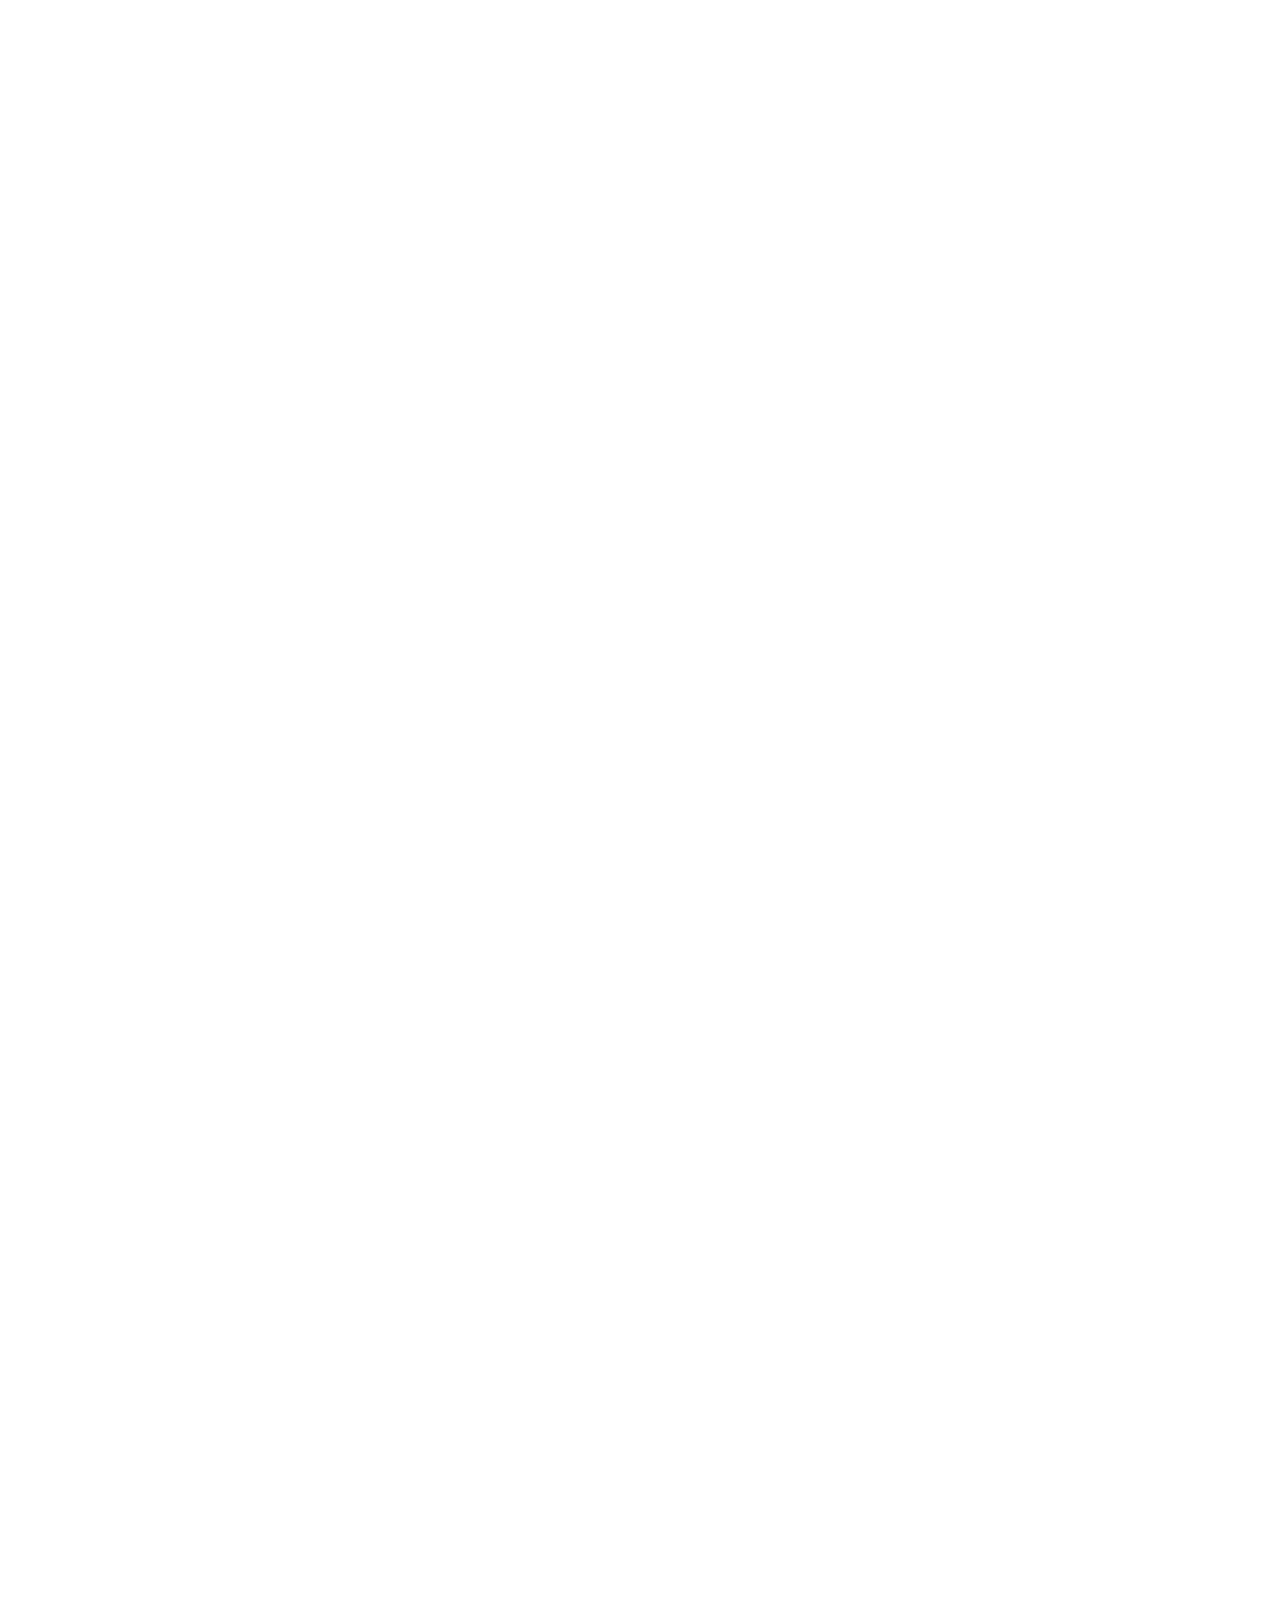
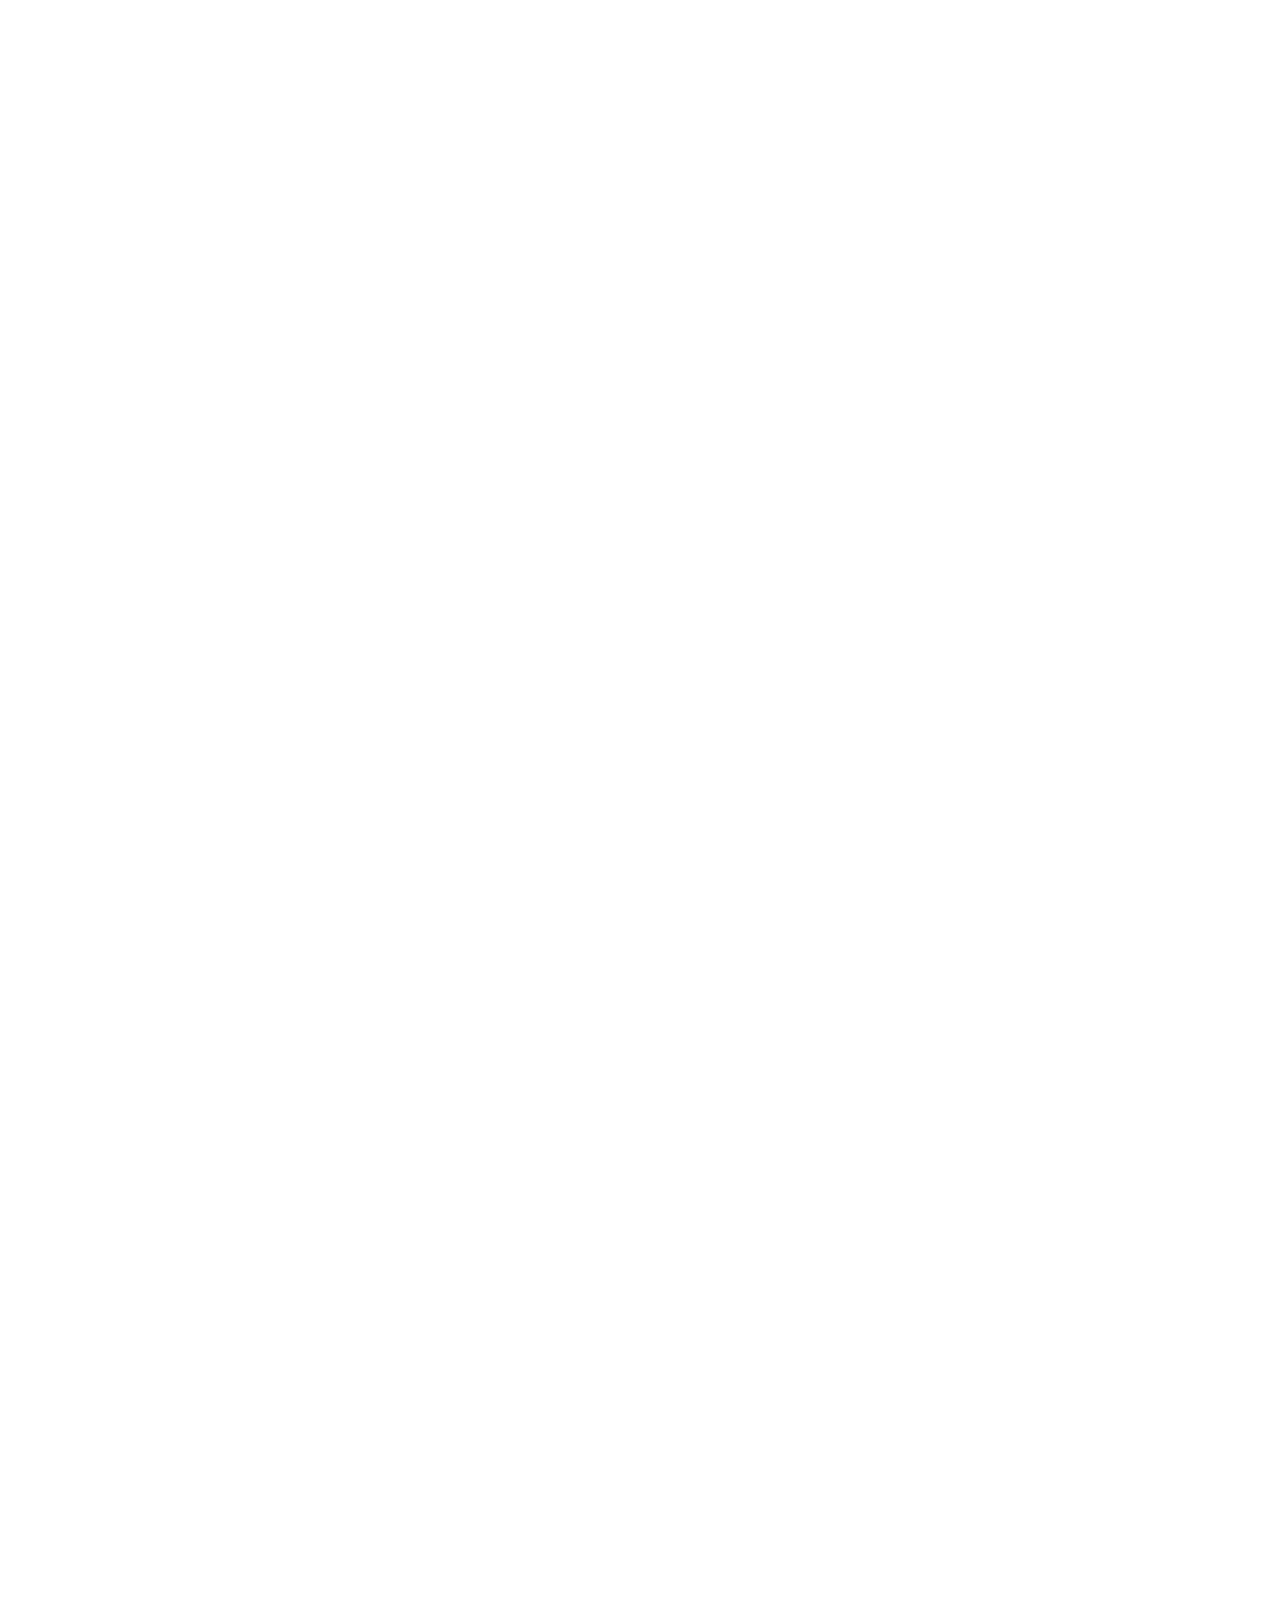
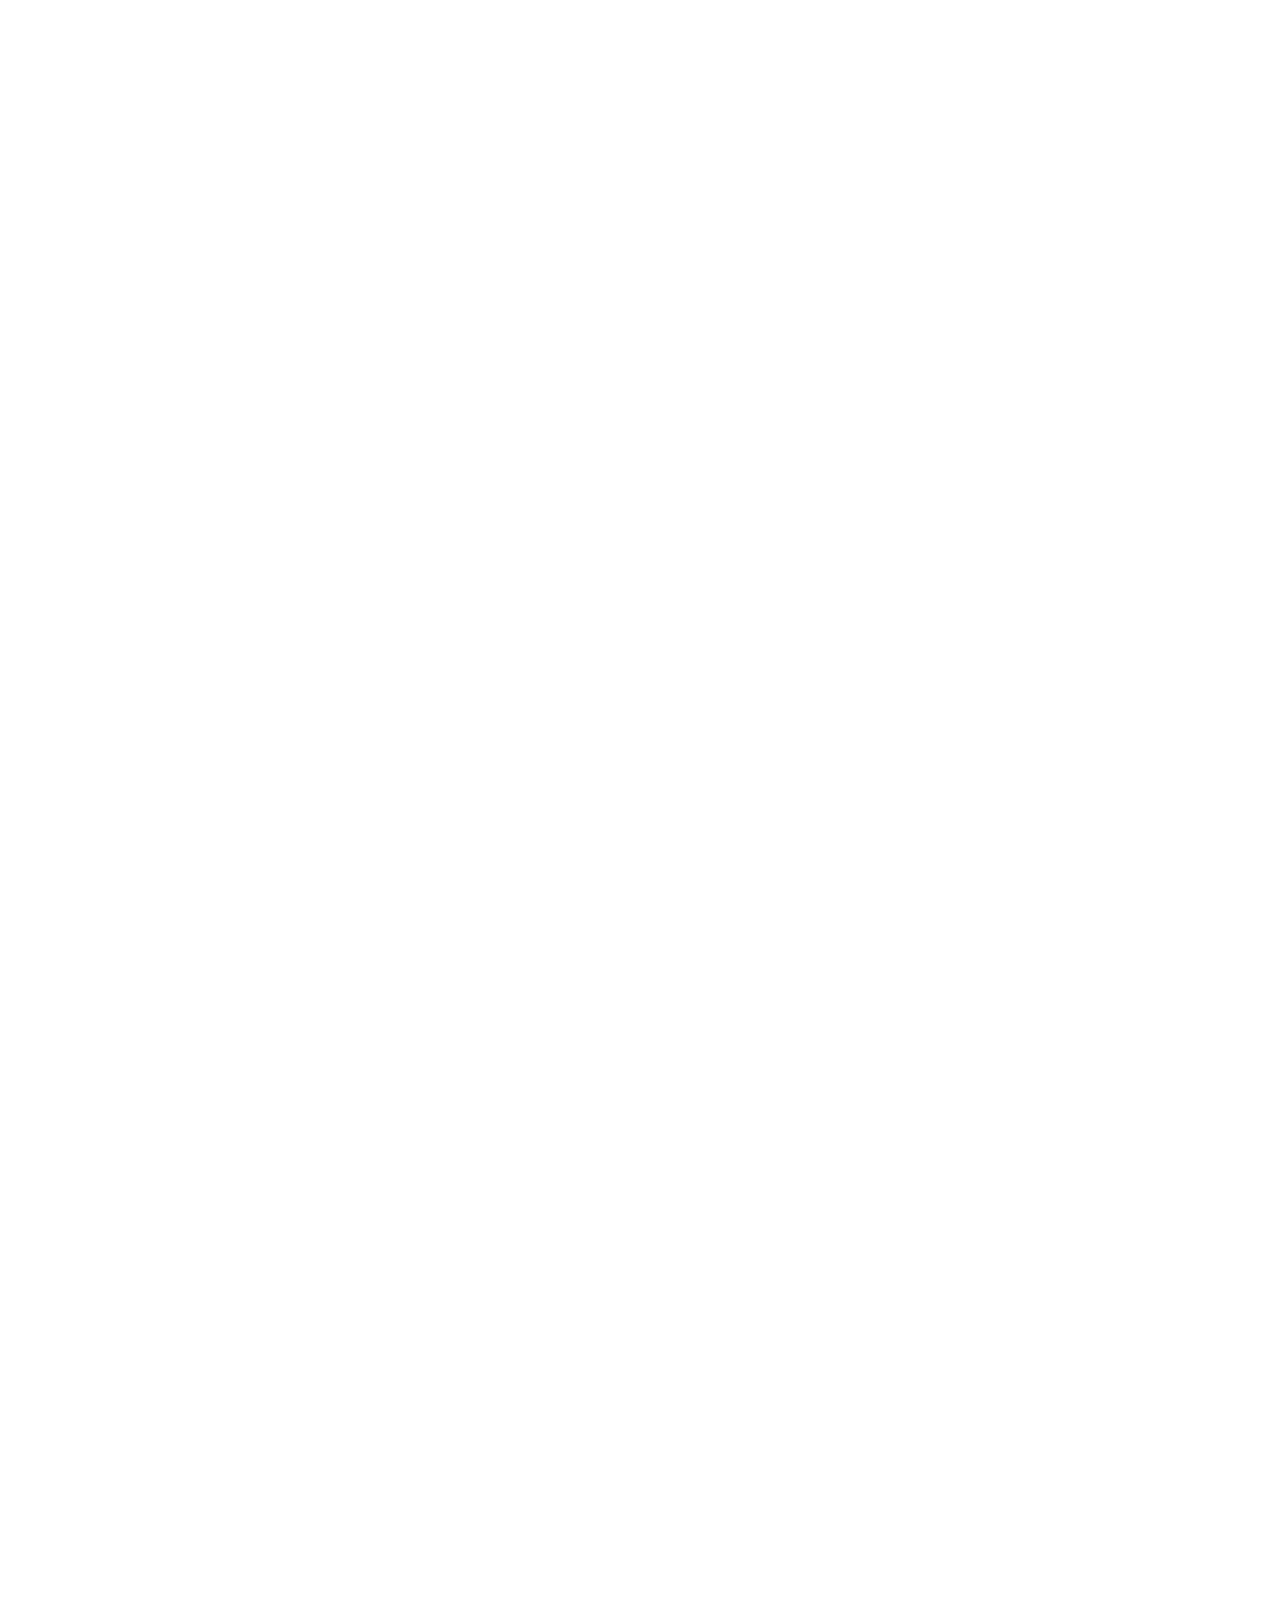
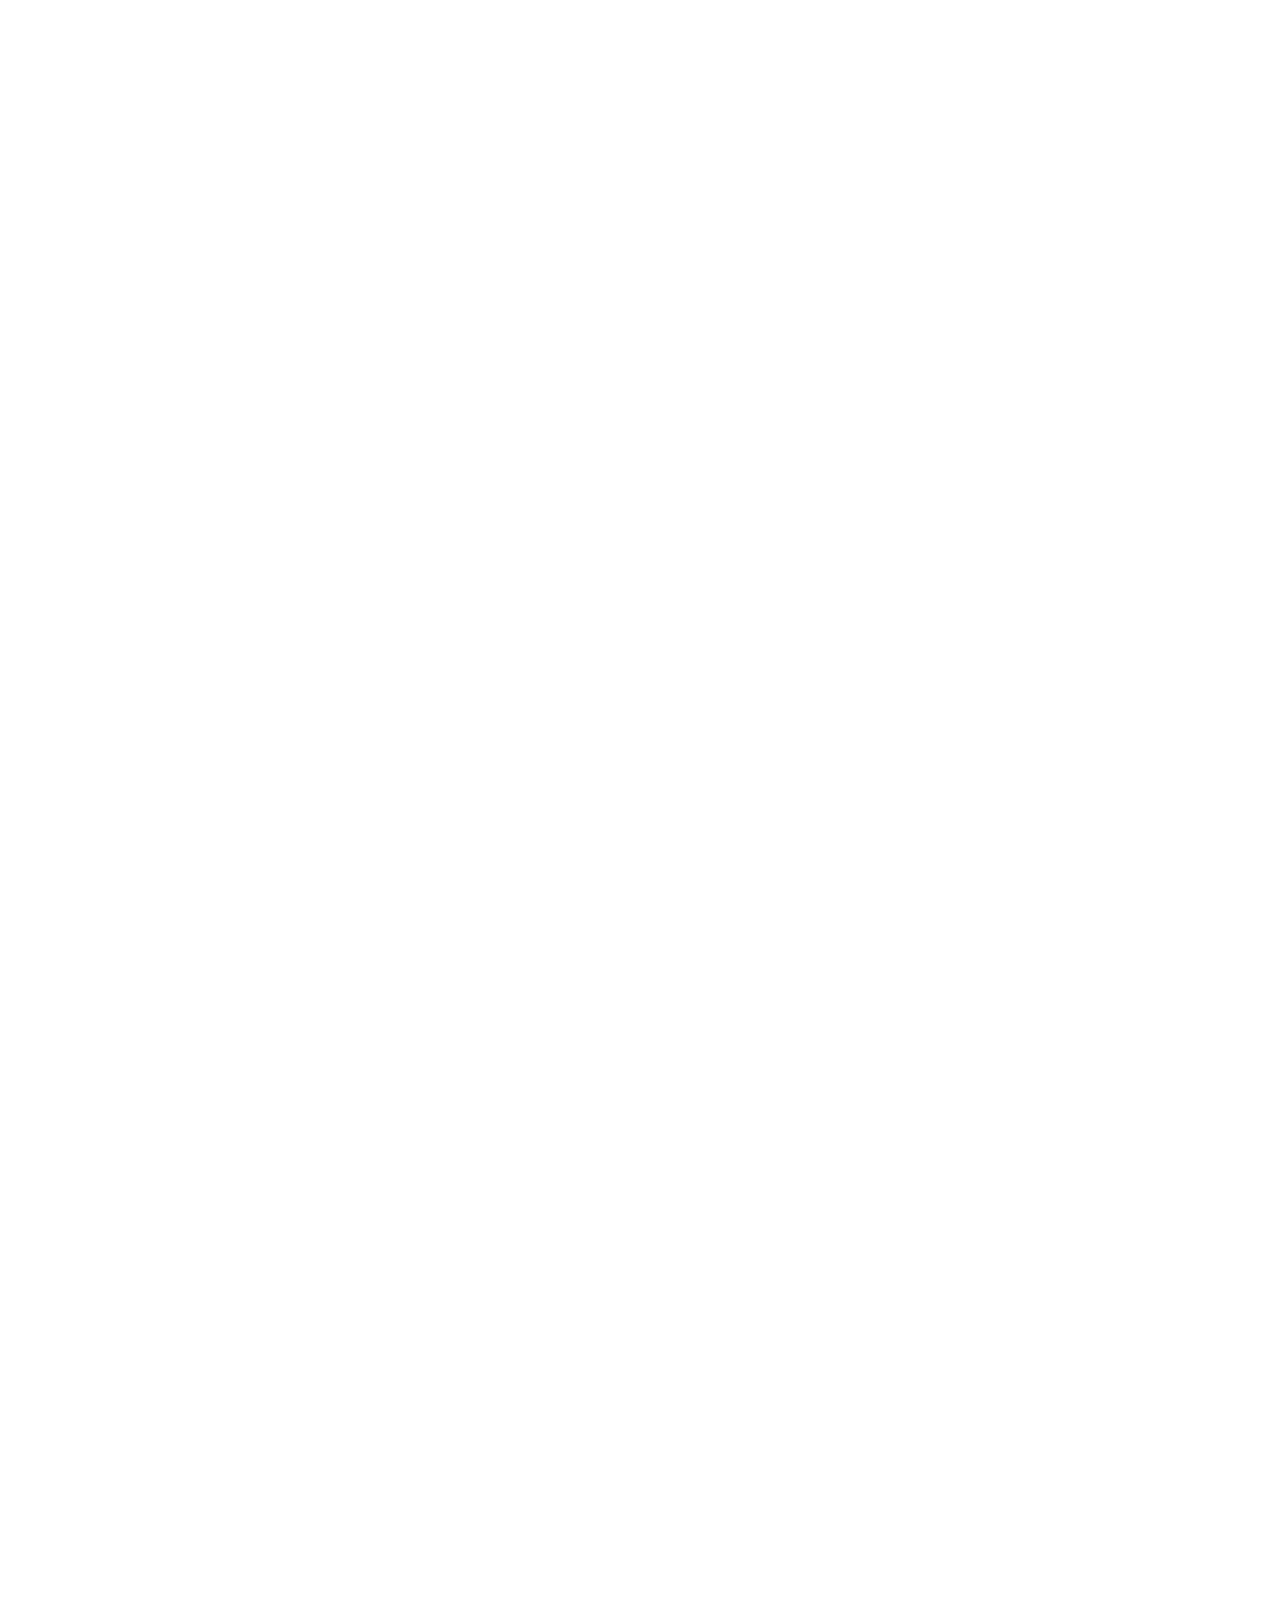
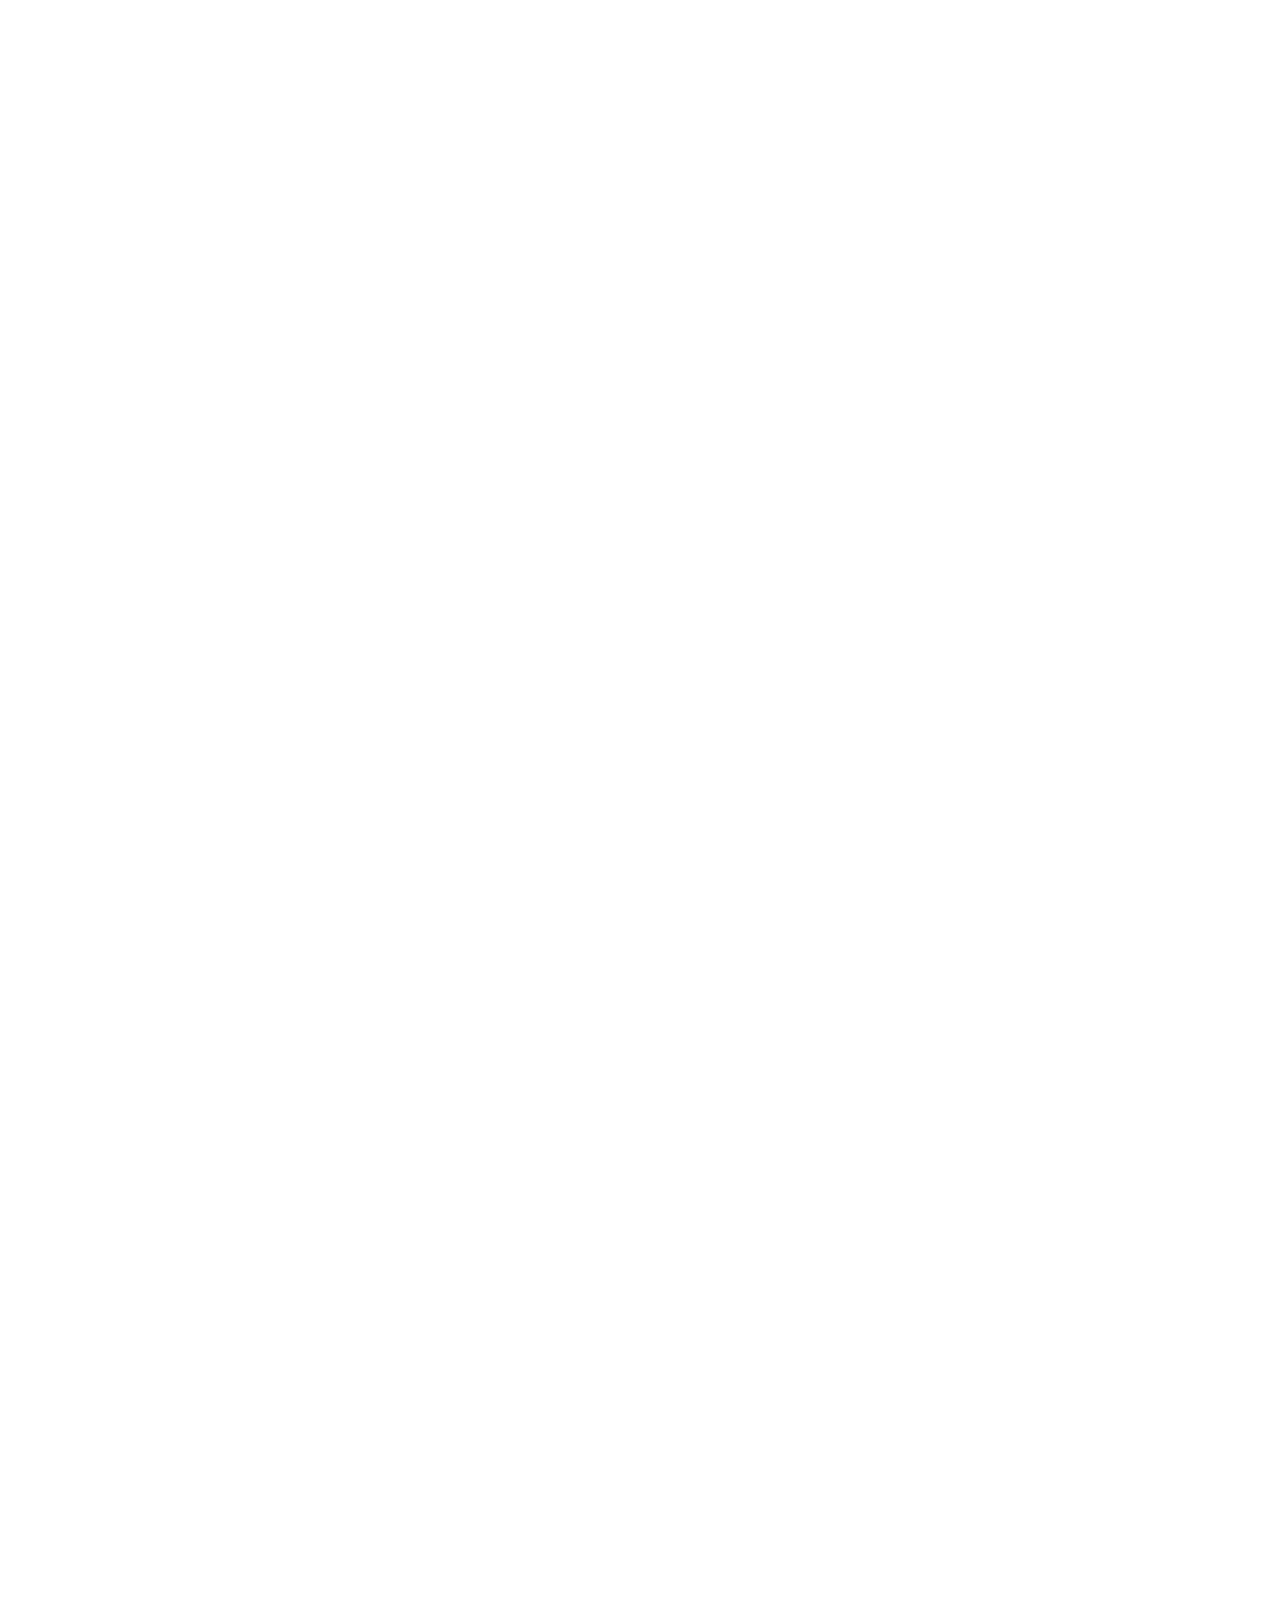
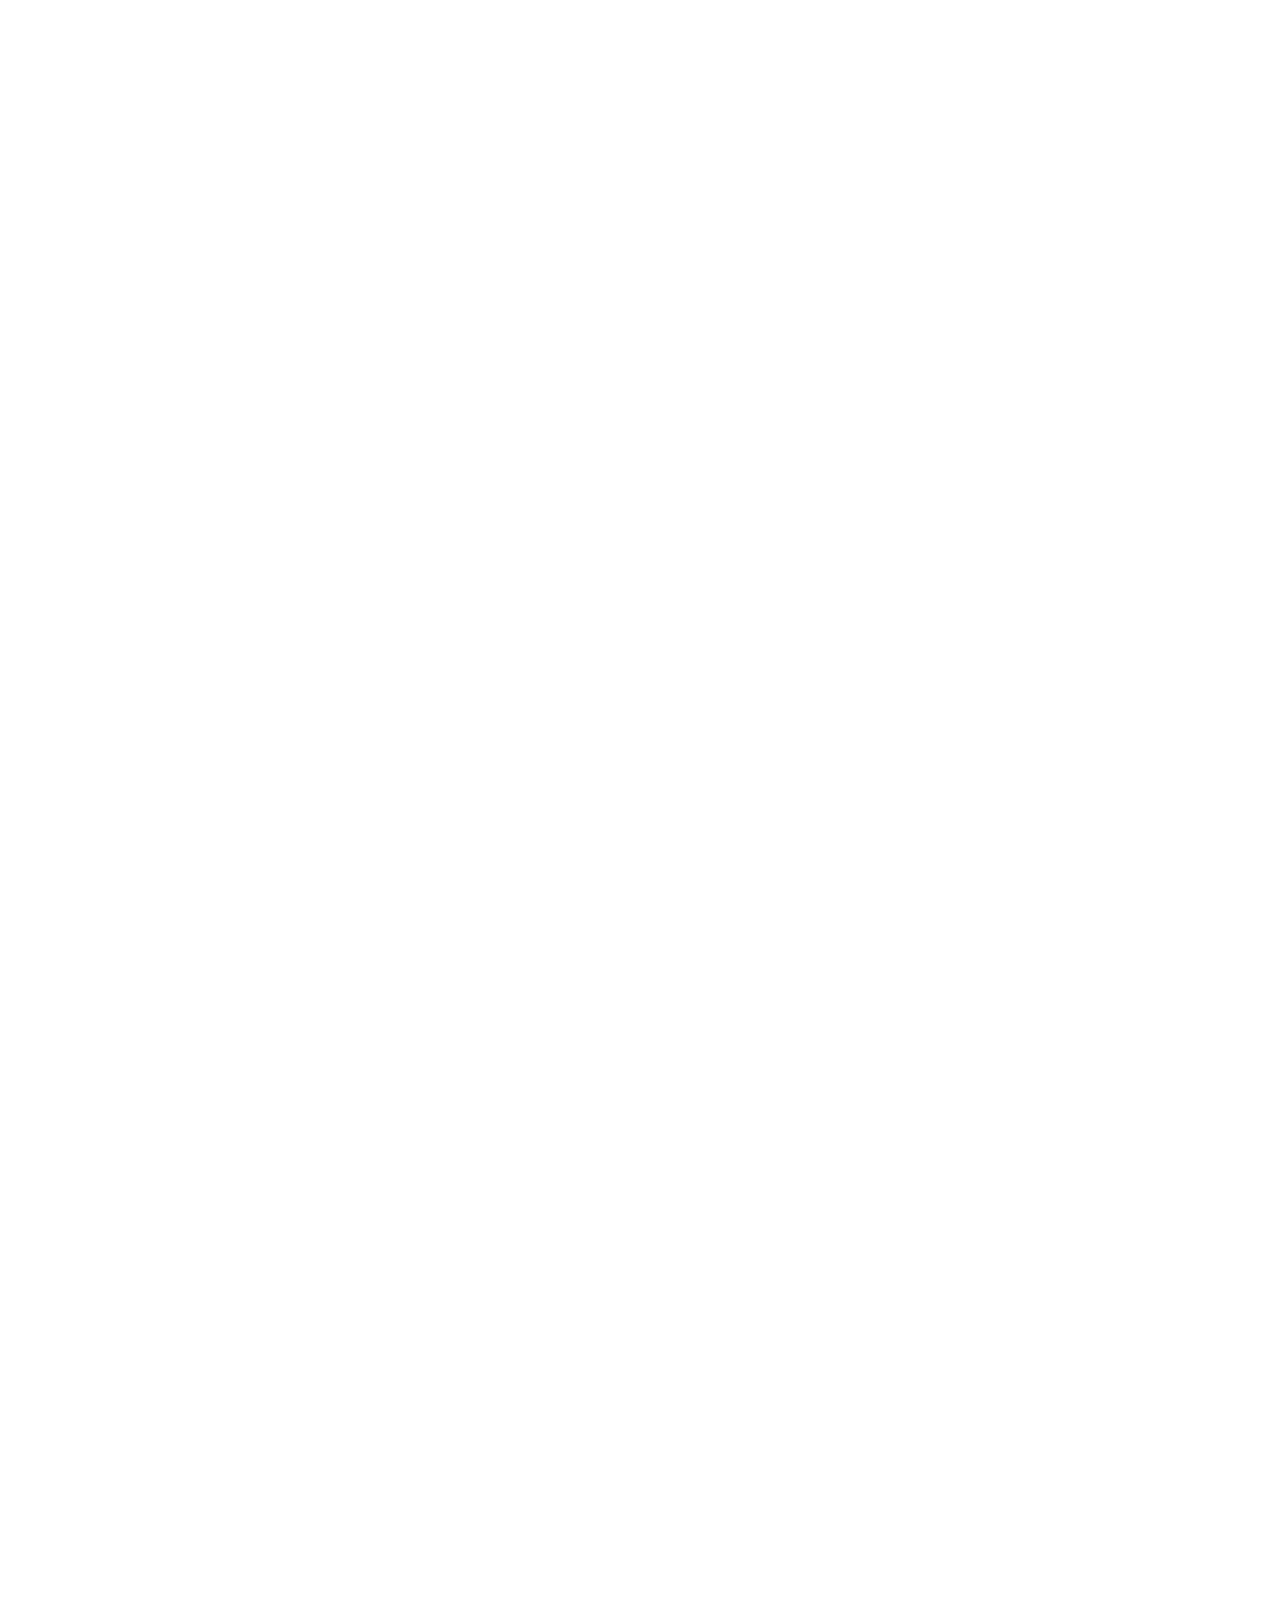
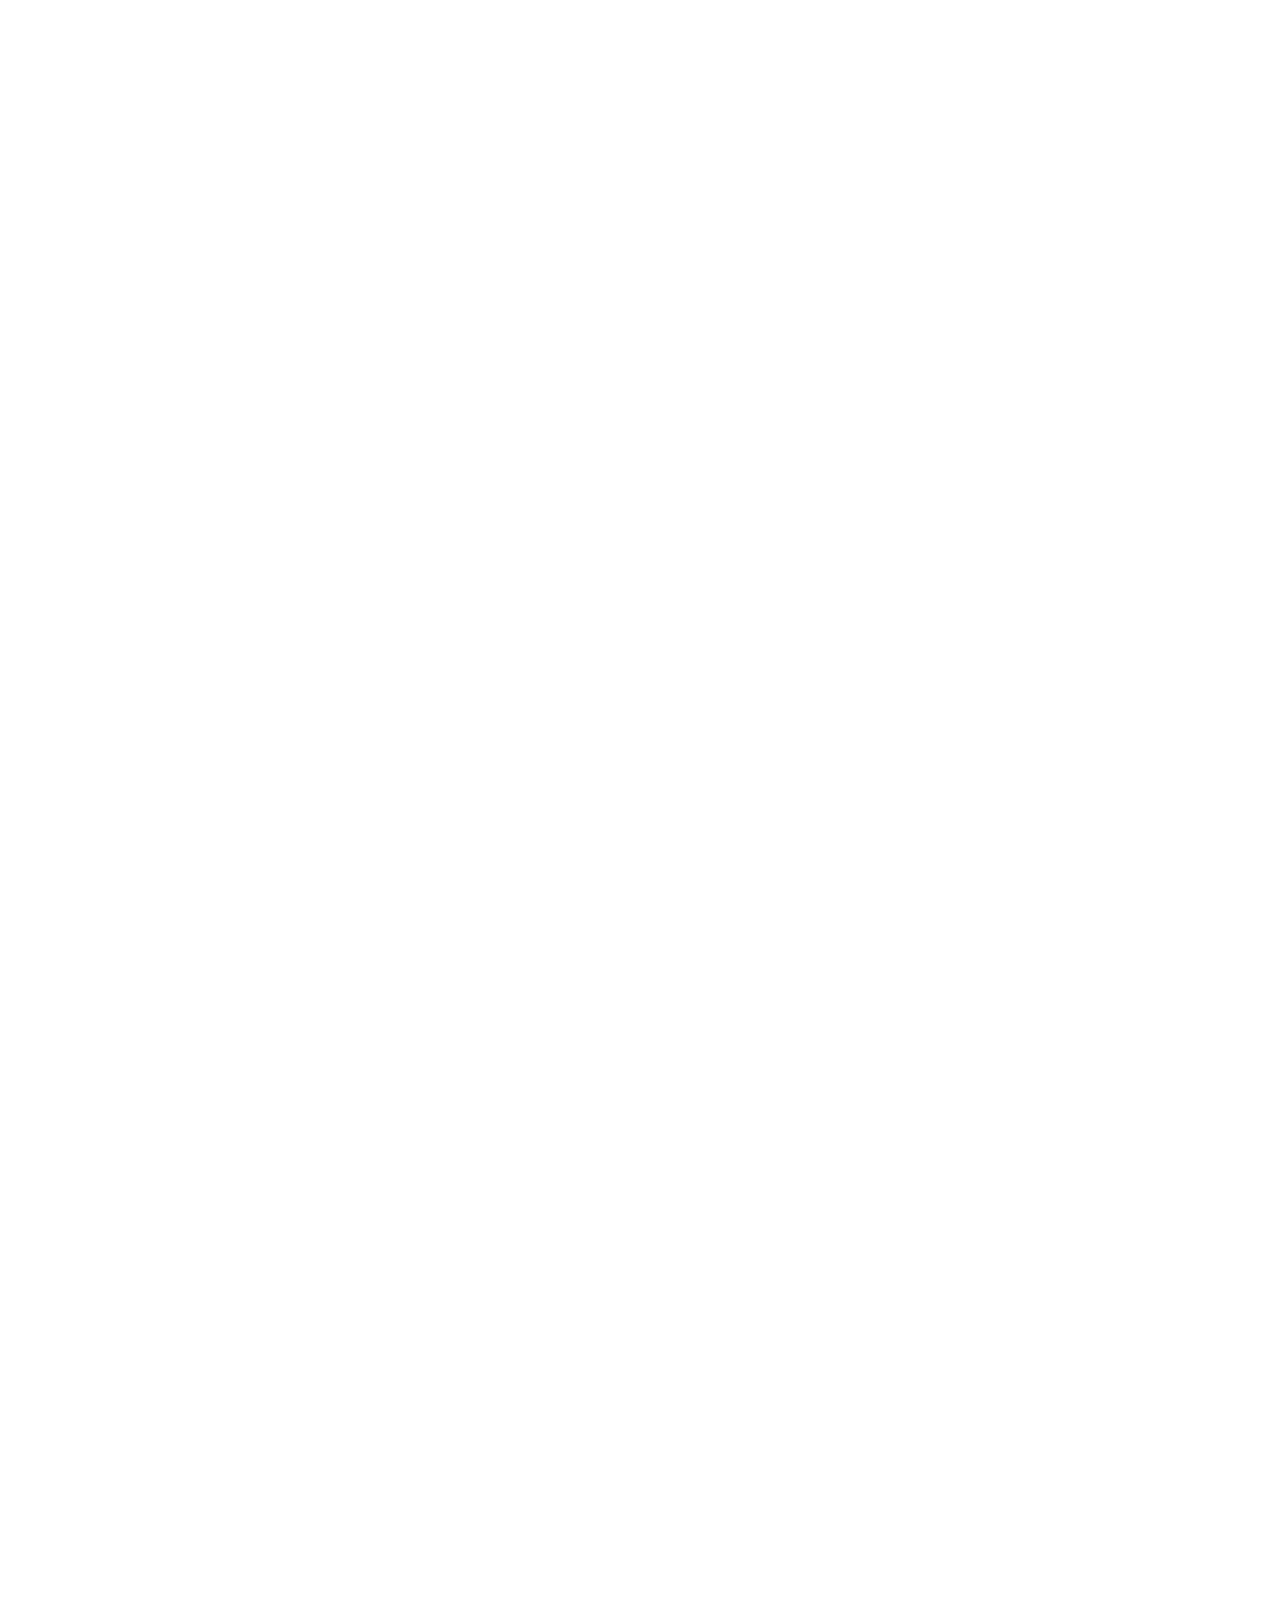
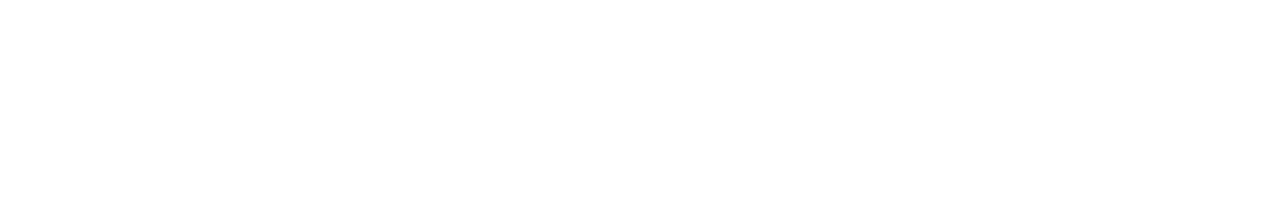
==== commit 58d69249: "front" ====
--- a/index.html
+++ b/index.html
@@ -4,7 +4,7 @@
         <meta http-equiv="content-type" content="text/html;charset=UTF-8" />
         <meta charset="UTF-8">
         <meta name="viewport" content="width=device-width, initial-scale=1.0" >
-        <title>الرئيسية | منصة فالي </title>
+        <title>الرئيسية | منصة معاملةي </title>
         <meta name="description" content="  الجيل الجديد من السوبر ماركت السحابي سوق بسعر الجملة تمكين المتاجر  من البيع أون لاين واستقبال الطلبات واستقبال المدفوعات وتوصيل المنتجات وإدارة العملاء" />
         <meta property="og:description" content="  الجيل الجديد من السوبر ماركت السحابي سوق بسعر الجملة تمكين المتاجر  من البيع أون لاين واستقبال الطلبات واستقبال المدفوعات وتوصيل المنتجات وإدارة العملاء" />
         <link rel='stylesheet' id='wp-block-library-rtl-css'  href='assets/css/style-rtl.min41a3.css' media='all' />
@@ -73,7 +73,7 @@
             <div class="container">
                 <div data-collapse="medium" data-animation="default" data-duration="400" role="banner" class="navbar sticky w-nav">
                     <div class="row">
-                        <div class="col-6">
+                        <div class="col-6 my-auto ">
                             <a href="index.html" aria-current="page" class="w-nav-brand w--current">
                                 <img width="50" alt="Faal logo" data-src="./assets/images/logo-muamlah.png" class="lazyload w-30logo" src="./assets/images/logo-muamlah.png"><noscript>
                                 <img src="./assets/images/logo-muamlah.png" width="50" alt="Faal logo"></noscript>
@@ -83,7 +83,7 @@
                         </span>
                             </a>
                         </div>
-                        <div class="col-6">
+                        <div class="col-6 my-auto text-start">
                             <a href="#" data-toast="notification-1" class="header-icon header-icon-4 text-dark mx-2 mx-md-3 font-12"><i class="fas fa-bell"></i></a>
                             <a href="https://app.muamlah.com/messages/index" class="header-icon header-icon-3 text-dark mx-2 mx-md-3 font-12"><i class="fas fa-envelope"></i></a>
                             <a href="https://app.muamlah.com/user/profile" class="header-icon header-icon-2 text-dark mx-2 mx-md-3 font-12"><i class="fas fa-user"></i></a>
@@ -162,7 +162,7 @@
                                             <strong class="bold-text-2">
                                             الوكلاء<br></strong>
                                         </span>
-                                        <!-- مع  فالى                               -->
+                                        <!-- مع  معاملةى                               -->
                                     </h1>
                                 </div>
                                 <div class="herobutton_imagedev nexgo"><img
@@ -379,10 +379,20 @@
                                         <li class="mt-1 mb-2 text-muted">للوكيل إدارة الفروع في جميع المدن . </li>
                                         <li class="mt-1 mb-2 text-muted">للوكيل إدارة معاملات الشركة في أي مدينة بميزة بتوكيل الغير .</li>
                                     </ul>
-                                                                <img  width="250" alt="Payment"  class="image lazyload" src="./assets/images/icons/payment.jpg"><noscript><img src="./assets/images/icons/payment.jpg" width="250" alt="Payment" class="image"></noscript>
+                                      <div class="d-flex w-100 pe-3">
+                                          <img src="assets/images/1631309614.jpg" width="50px" height="50px" class="contain mx-1" alt="">
+                                          <img src="assets/images/1631309687.jpg" width="50px" height="50px" class="contain mx-1" alt="">
+                                          <img src="assets/images/1631309731.jpg" width="50px" height="50px" class="contain mx-1" alt="">
+                                          <img src="assets/images/1631309786.jpg" width="50px" height="50px" class="contain mx-1" alt="">
+                                      </div>
+                                      <div class="d-flex mt-2 mb-3 w-100 pe-3">
+                                          <img src="assets/images/1631309828.jpg" width="50px" height="50px" class="contain mx-1" alt="">
+                                          <img src="assets/images/1631309861.jpg" width="50px" height="50px" class="contain mx-1" alt="">
+                                          <img src="assets/images/1631309906.jpg" width="50px" height="50px" class="contain mx-1" alt="">
+                                      </div>
                                 </div>
                             </div>
-                            <a href="#" class="button dark w-button">حلول المدفوعات من  فالى   </a>
+                            <a href="#" class="button dark w-button">حلول المدفوعات من  معاملة  </a>
                                                     
                             <div class="invesibledivider _36"></div>
                         </div>
@@ -457,27 +467,22 @@
 
                                 </p>
                             </div>
-                            <h3 class="itemtext">  تلقائي</h3>
-                            <div>
-                                <p class="paragraph greyish">مكّن الذكاء الاصطناعي من قبول الطلبات تلقائياً و اترك النظام يعمل بذكاء . 
-
-
-                                </p>
+
                             </div>
                         </div>
-                        <div class="invesibledivider _36"></div>
+                    <img  loading="lazy" width="498" id="w-node-285f34097ba8-a7669354" alt=""  src="./assets/images/feat6.png" class="align-self-center lazyload" ><noscript><img src="wp-content/uploads/2021/06/8.png" loading="lazy" width="498" id="w-node-285f34097ba8-a7669354" alt="" class="align-self-center"></noscript>
+
+                    <div class="invesibledivider _36"></div>
                     </div>
-                    <img  loading="lazy" width="498" id="w-node-285f34097ba8-a7669354" alt=""  src="./assets/images/feat6.png" class="align-self-center lazyload" ><noscript><img src="wp-content/uploads/2021/06/8.png" loading="lazy" width="498" id="w-node-285f34097ba8-a7669354" alt="" class="align-self-center"></noscript>               
                 </div>
             </div>
-        </div>
         <div class="section">
             <div class="pricing py" id="pricing">
                 <div class="container">
                   <div class="rowing-table2">
                     <div class="w-100">
                         <h3 class="h2">الباقات</h3>
-                        <h3 class="h6 lh-base text-muted w-50 mx-auto">اختر الخدمة حسب الطلب من الأعلى أو اشترك في الباقة الشهرية
+                        <h3 class="h6 lh-base text-muted w-75 mx-auto">اختر الخدمة حسب الطلب من الأعلى أو اشترك في الباقة الشهرية
                             جميع طلباتك قيد التنفيذ فقط اخترالباقة التي تناسب أعمالك وارسل طلبك ثم اترك لنا متابعة الطلب والتنفيذ . .</h3>
                     </div>
                     <div class="parent grid-2">
@@ -2305,7 +2310,7 @@
                     <div class="invesibledivider _46"></div>
                     <div class="w-layout-grid grid-2">
                         <a id="w-node-895c33abbb26-a7669354" href="https://api.whatsapp.com/send/?phone=966555067553" class="makeaction_box w-inline-block">
-                            <h3 class="large-heading">انمو مع فالى  </h3>
+                            <h3 class="large-heading">انمو مع معاملة </h3>
                             <div class="invesibledivider _24"></div>
                             <div data-w-id="0502641a-589c-356d-3ec5-895c33abbb2a" class="makeactionhoverblack">
                                 <h5 class="makeactiontitle">سجل وابدأ قصة نجاحك في المبيعات</h5>
@@ -2322,7 +2327,7 @@
                 </div>
             </div>
         </div>
-        </div>
+
         <script src="./assets/js/typed.min.js"></script>
         <script>
             var typed = new Typed(".typed-words", {
@@ -2385,7 +2390,7 @@
                             <a href="#" class="hover-link text-white">   الوظائف  </a>
                         </li>
                         <li>
-                            <a href="#" class="hover-link text-white">       مدونة فال  </a>
+                            <a href="#" class="hover-link text-white">       مدونة معاملة  </a>
                         </li>
                         <li>
                             <a href="#" class="hover-link text-white">     إتفاقية الشروط والأحكام     </a>
@@ -2422,11 +2427,11 @@
                     </div>
                     </div> 
                     <div class="footer-menu-column">
-                    <h6 class="h6-small"> فال</h6>
+                    <h6 class="h6-small"> معاملة</h6>
                     <ul role="list" class="link-list w-list-unstyled">
                         <!-- dynamic About menu -->
                                                             <li>
-                        <a href="about/index.html" target="_blank" class="hover-link text-white"> لماذا فال</a>
+                        <a href="about/index.html" target="_blank" class="hover-link text-white"> لماذا معاملة</a>
                         </li>
                         <li>
                         <a href="terms/index.html" target="_blank" class="hover-link text-white"> الأسعار </a>
@@ -2443,7 +2448,7 @@
                 </div>
             </div>
         </div>
-        </div>
+
         <div id="footer-bar" class="footer-bar-1 d-flex bottom-0 w-100 start-0">
             <a href="https://app.muamlah.com" class="active-nav "><i class="fa fa-home"></i><span>الرئيسية</span></a>
             <a href="https://app.muamlah.com/eservices" class=" "><i class="fa fa-briefcase"></i><span>الخدمات</span></a>
@@ -2489,7 +2494,7 @@
         <path fill="#FFF" d="M1036.898 176.091C923.562 62.677 772.859.185 612.297.114 281.43.114 12.172 269.286 12.039 600.137 12 705.896 39.633 809.13 92.156 900.13L7 1211.067l318.203-83.438c87.672 47.812 186.383 73.008 286.836 73.047h.255.003c330.812 0 600.109-269.219 600.25-600.055.055-160.343-62.328-311.108-175.649-424.53zm-424.601 923.242h-.195c-89.539-.047-177.344-24.086-253.93-69.531l-18.227-10.805-188.828 49.508 50.414-184.039-11.875-18.867c-49.945-79.414-76.312-171.188-76.273-265.422.109-274.992 223.906-498.711 499.102-498.711 133.266.055 258.516 52 352.719 146.266 94.195 94.266 146.031 219.578 145.992 352.852-.118 274.999-223.923 498.749-498.899 498.749z"/>
         </svg></div></div>
         </div>
-    
+
         <script src='assets/js/325.appc169.js' id='ht_ctc_app_js-js'></script>
         <script src='assets/js/coblocks-animation86a0.js?ver=2.22.6' id='coblocks-animation-js'></script>
         <script src='assets/js/scripts9dff.js?ver=5.3.2' id='contact-form-7-js'></script>
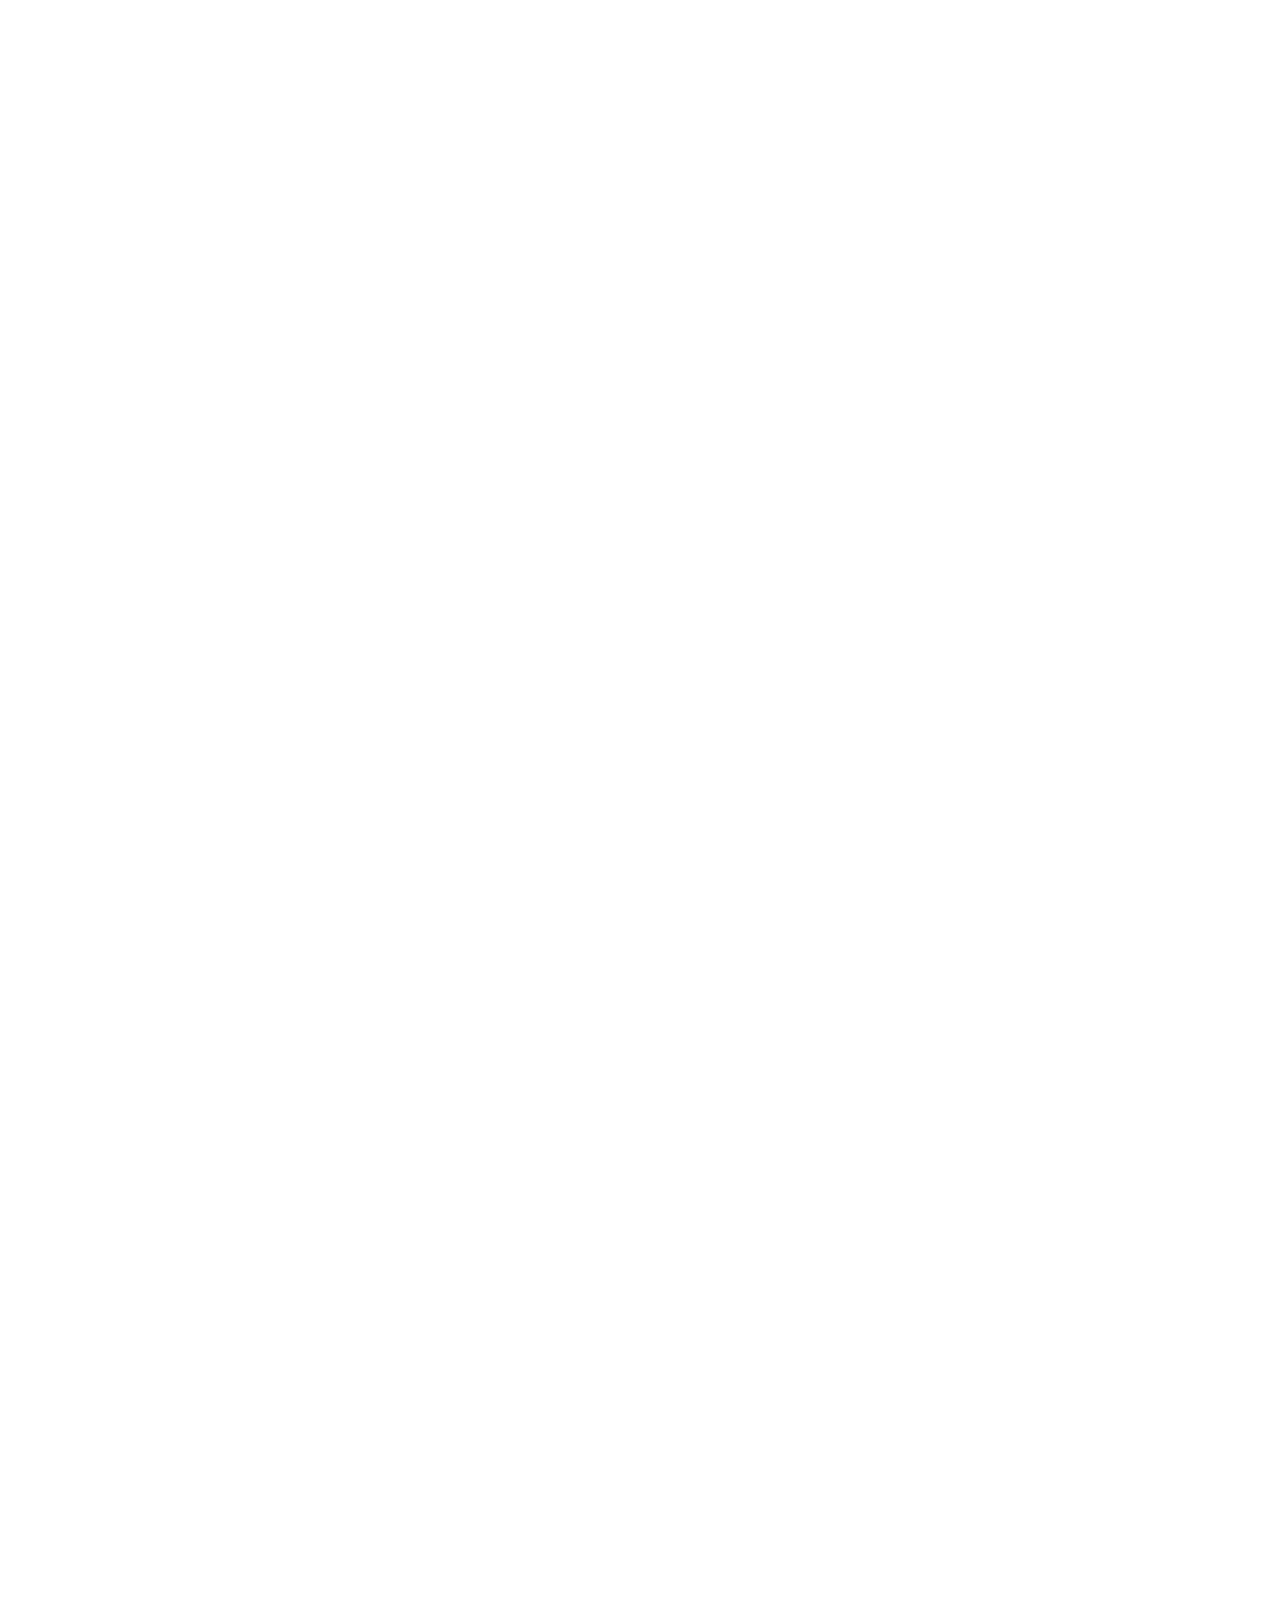
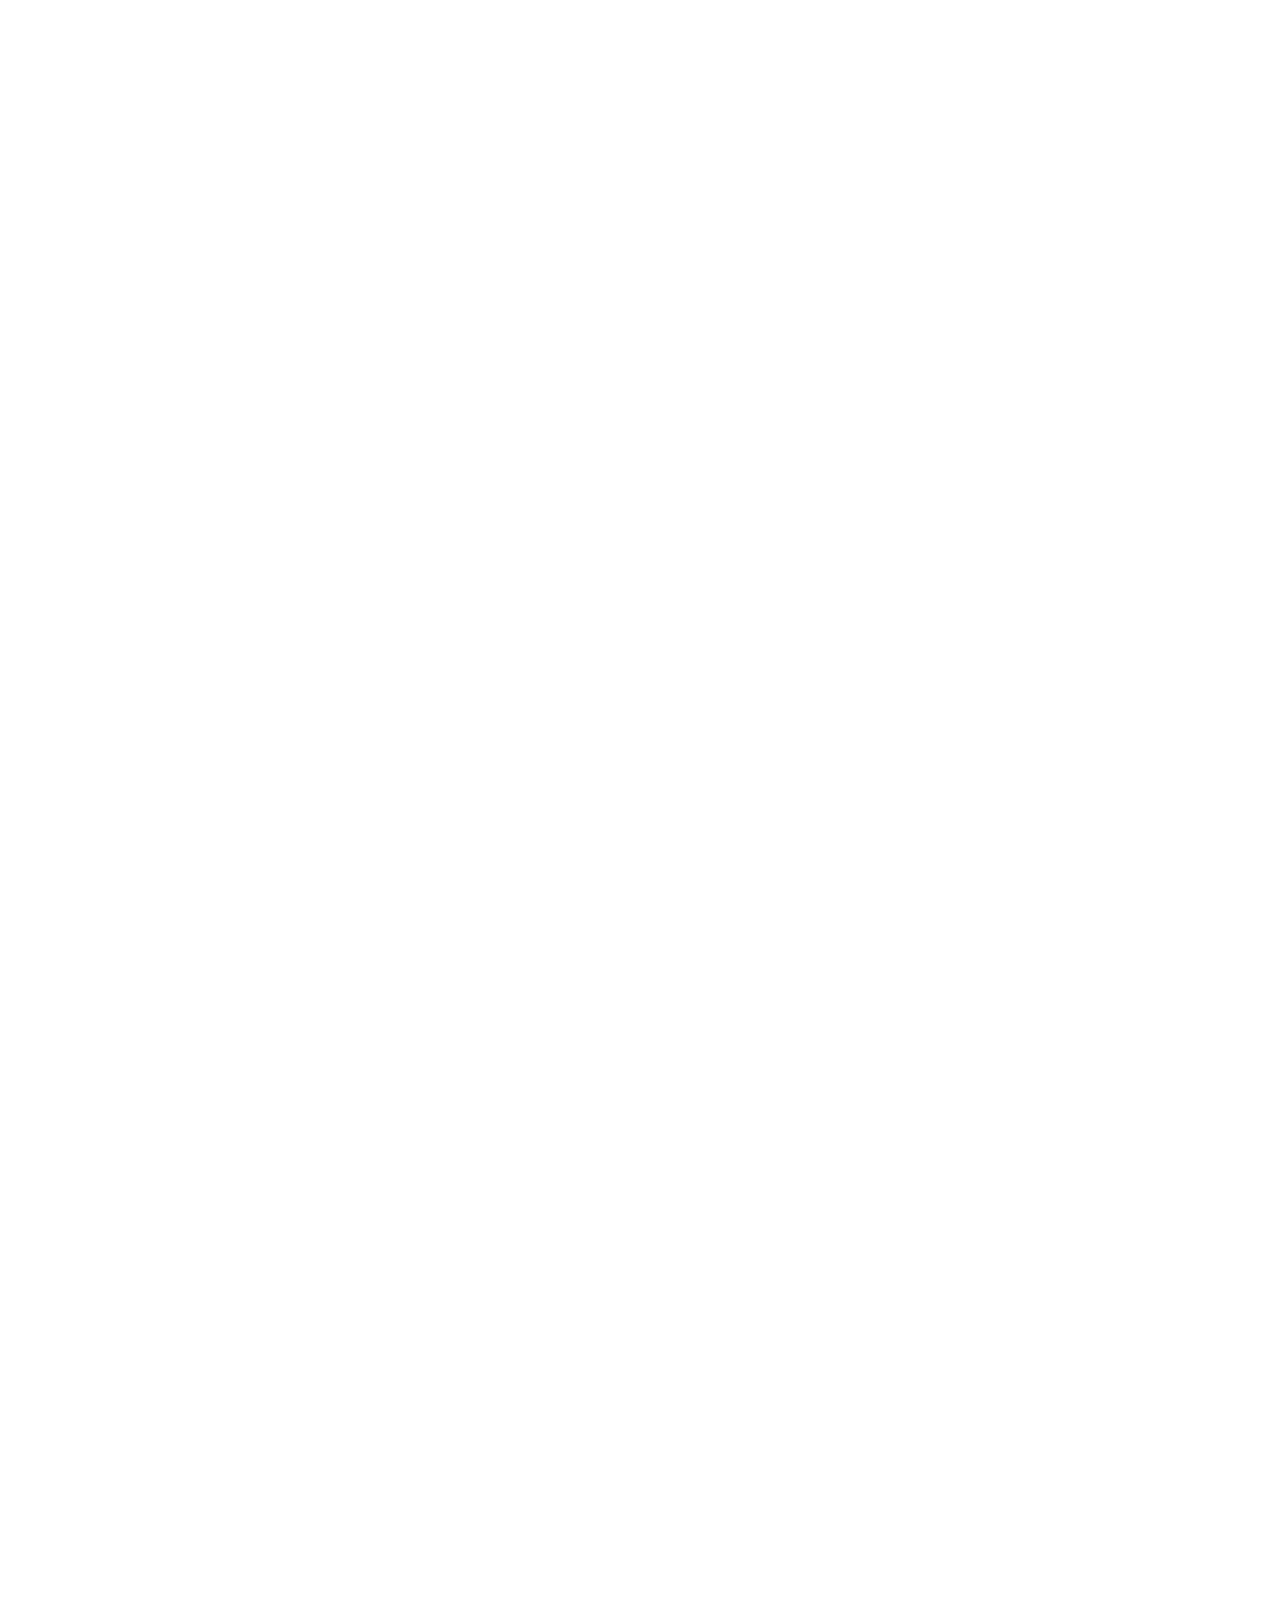
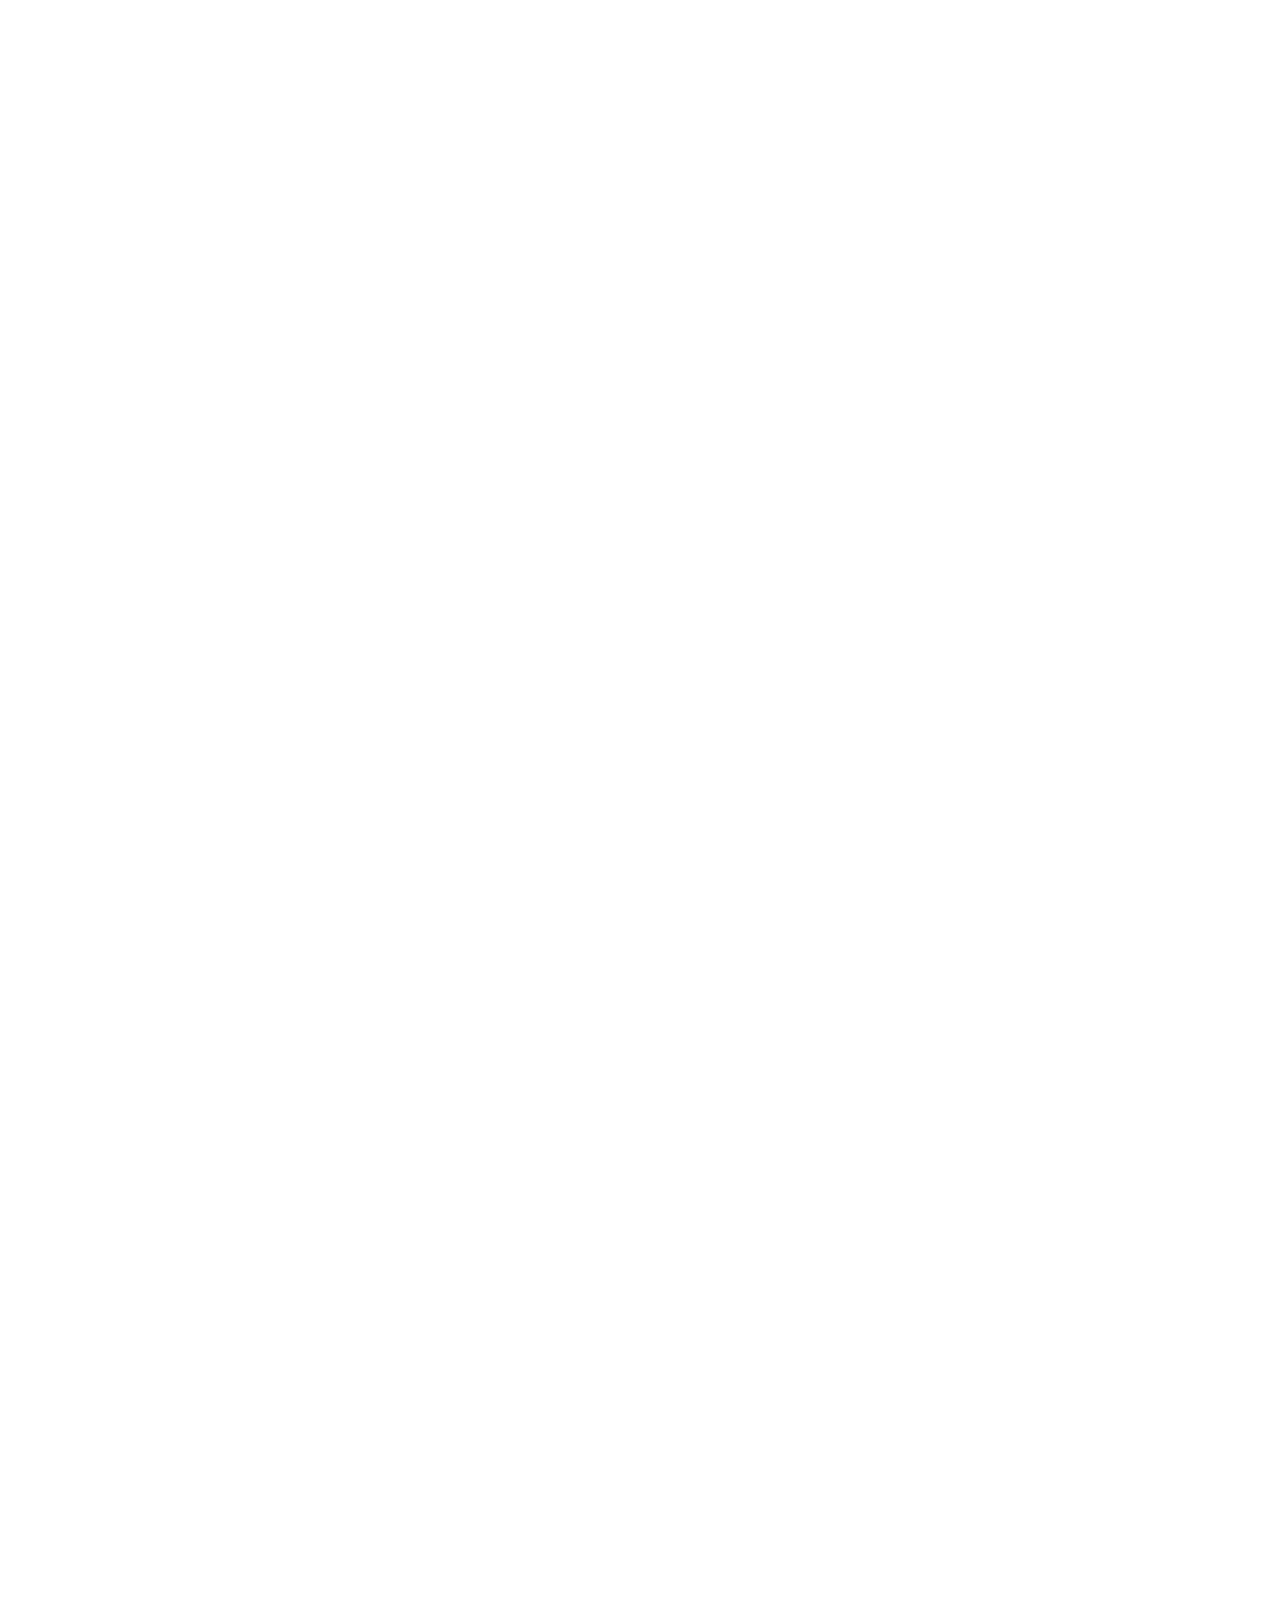
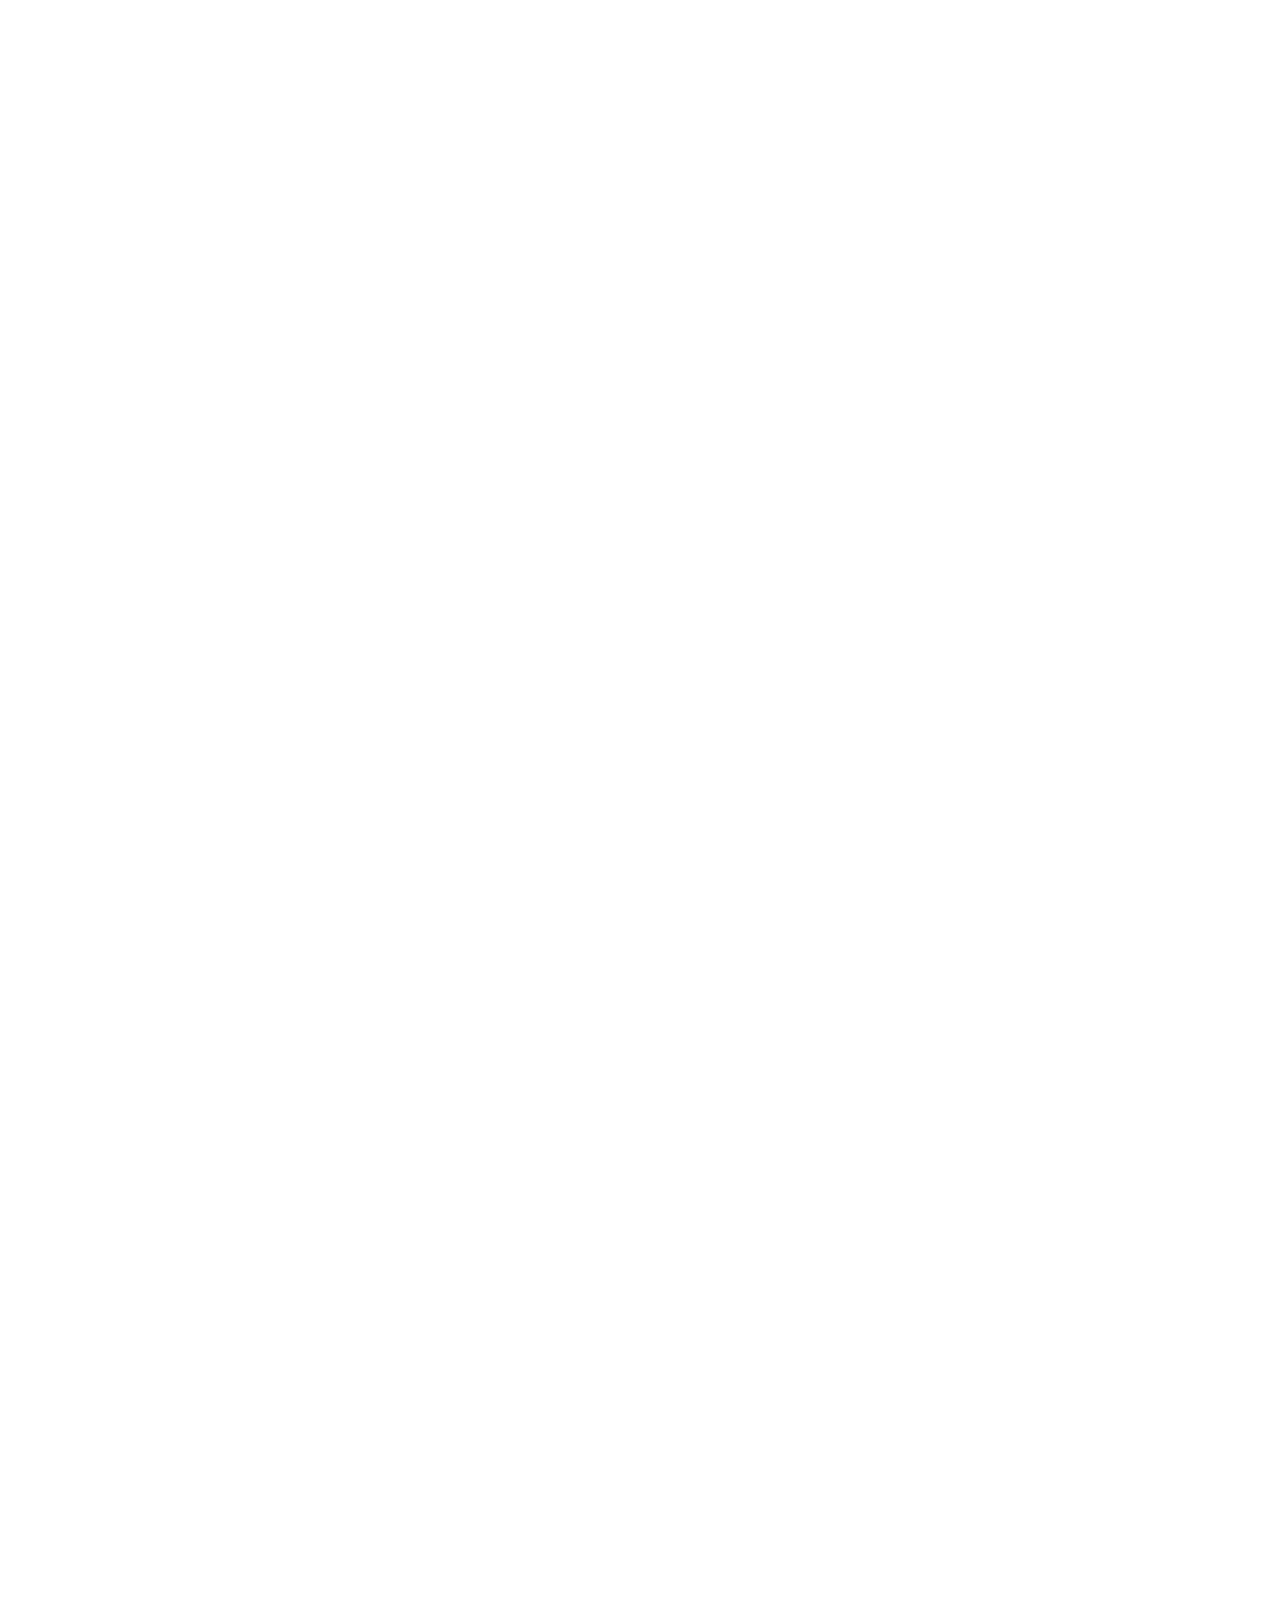
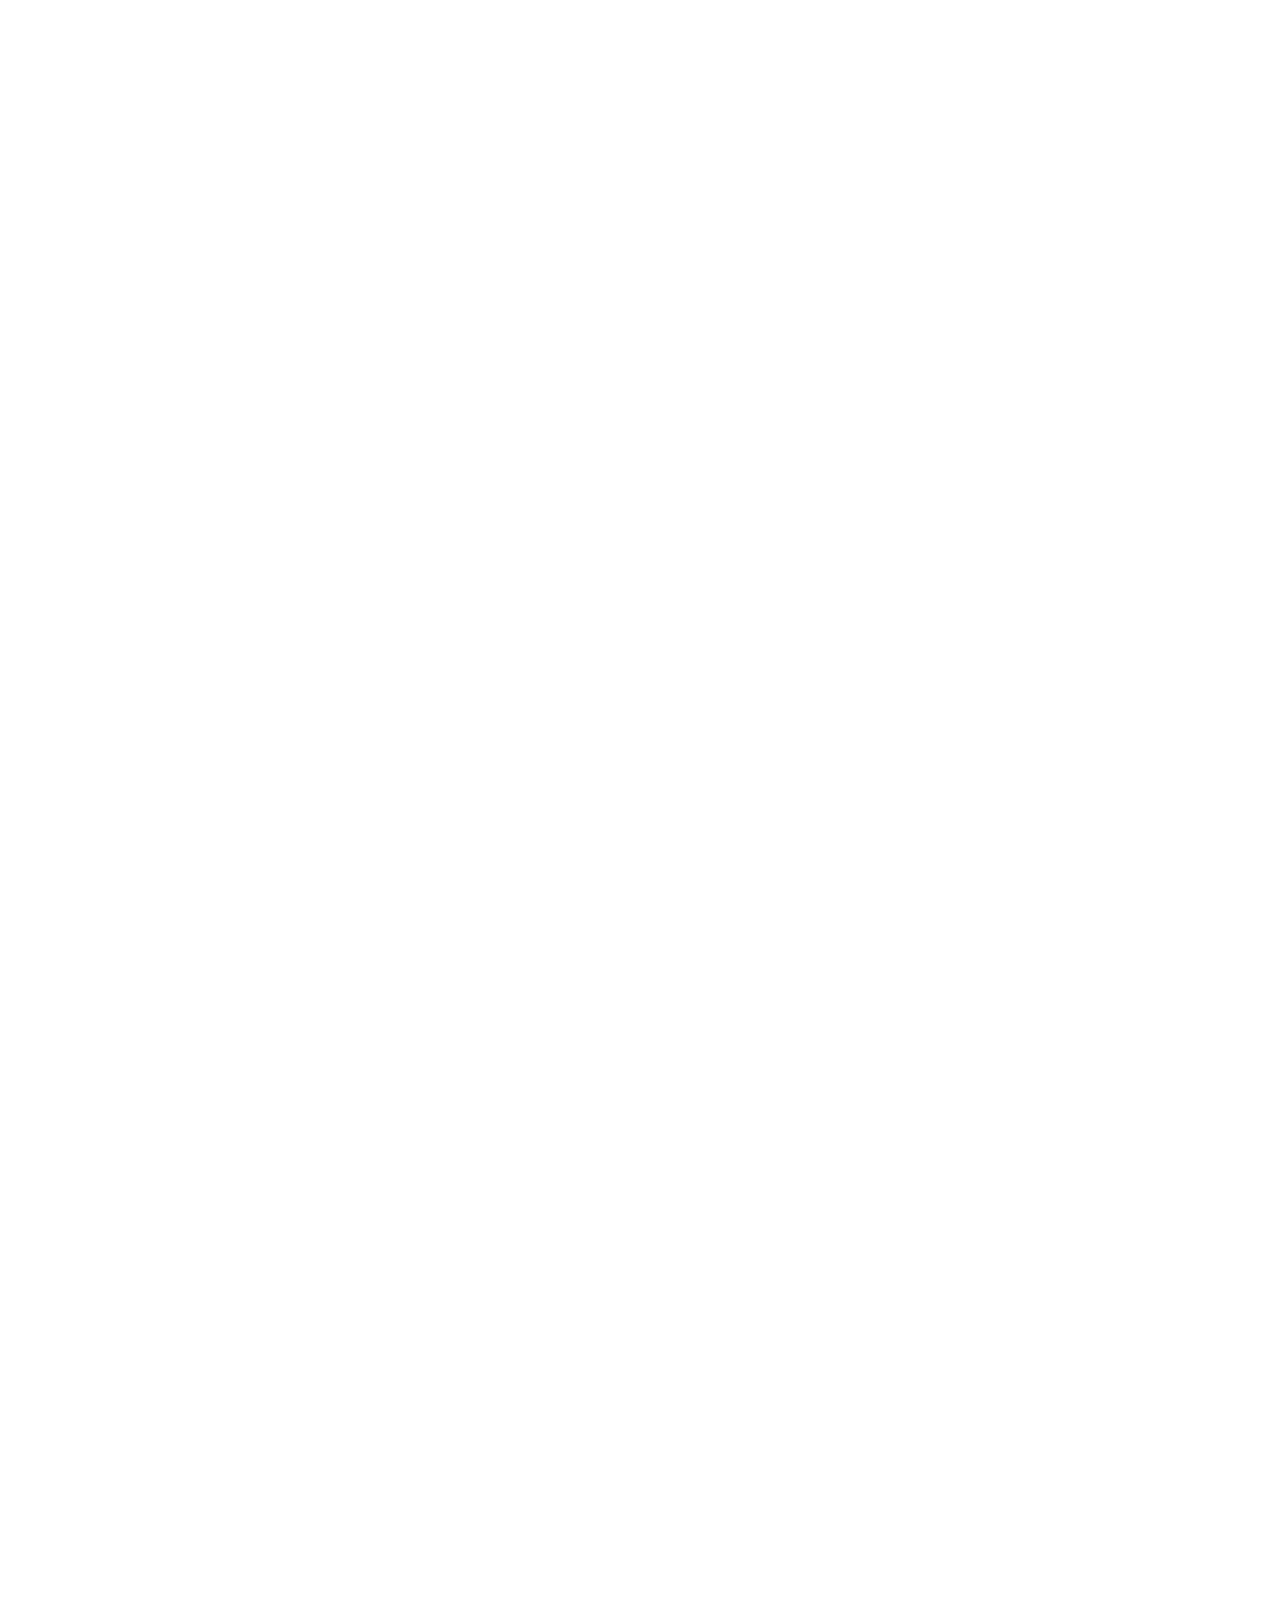
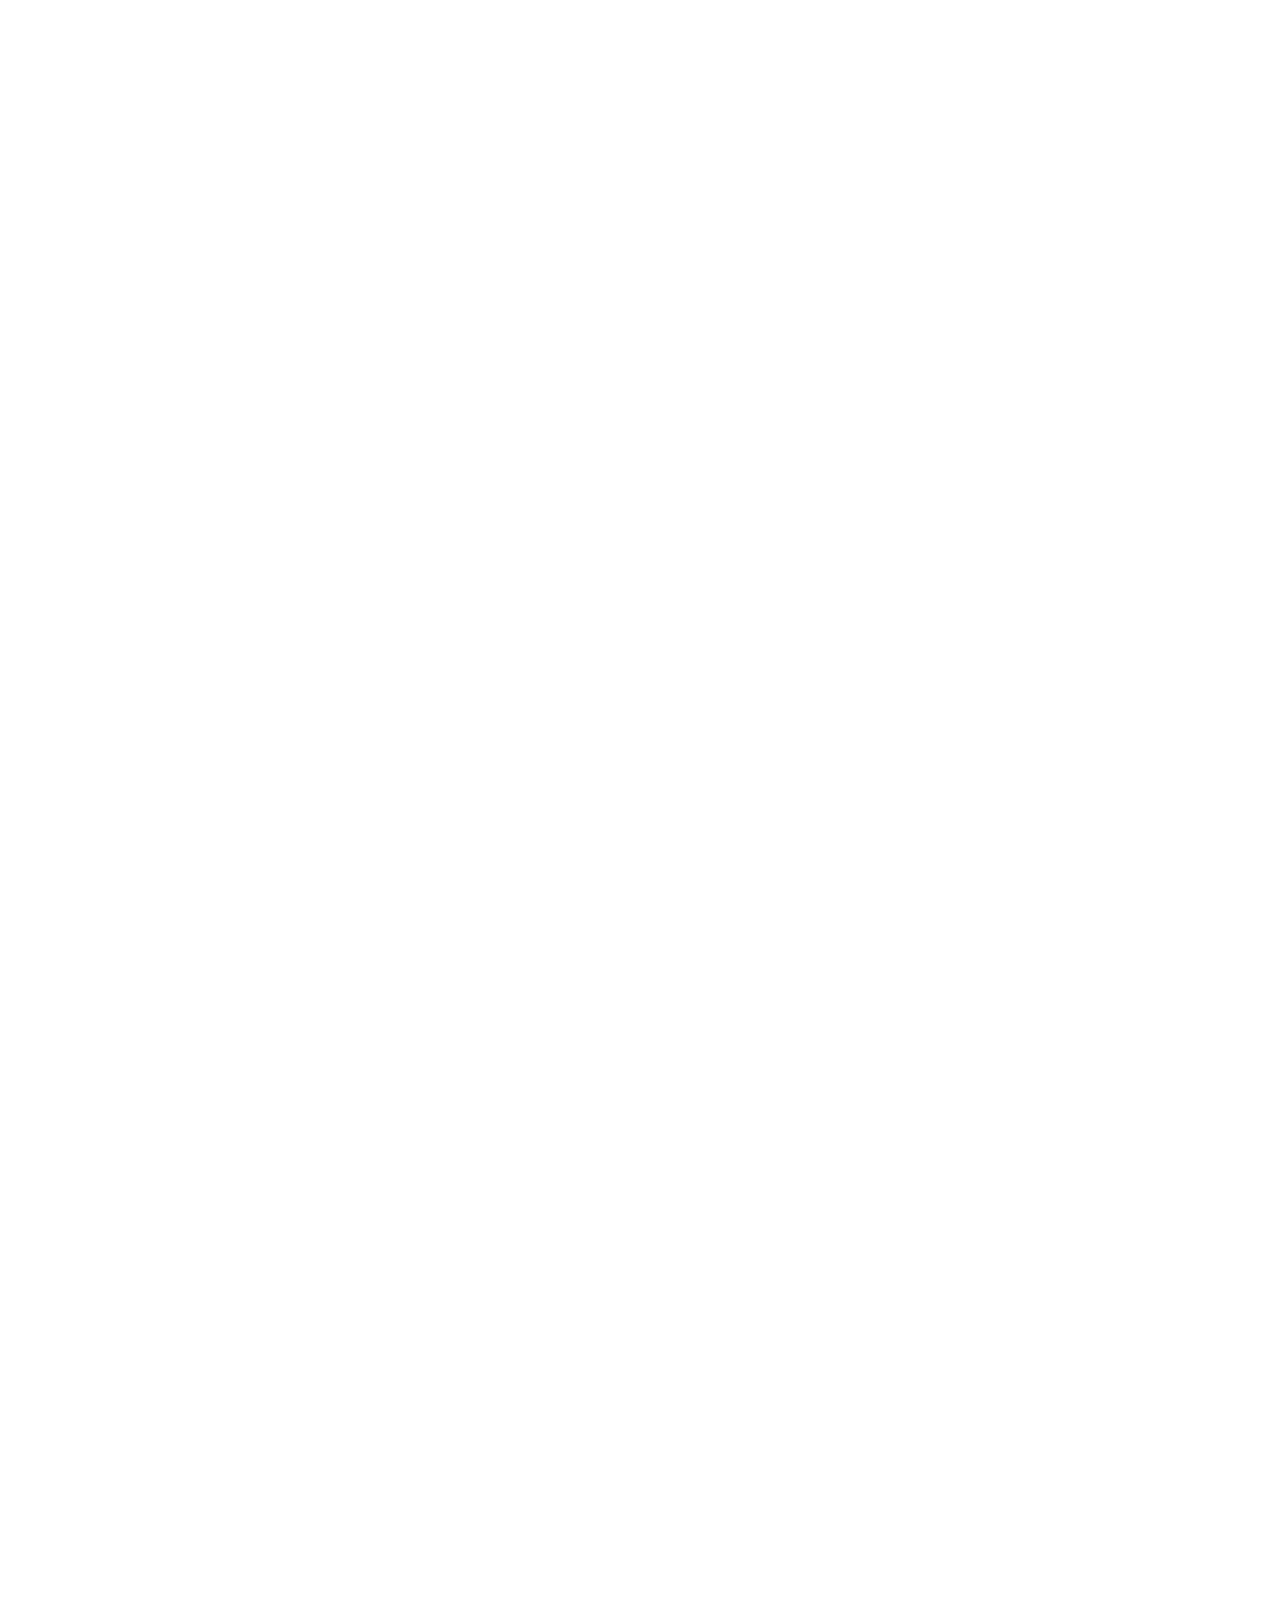
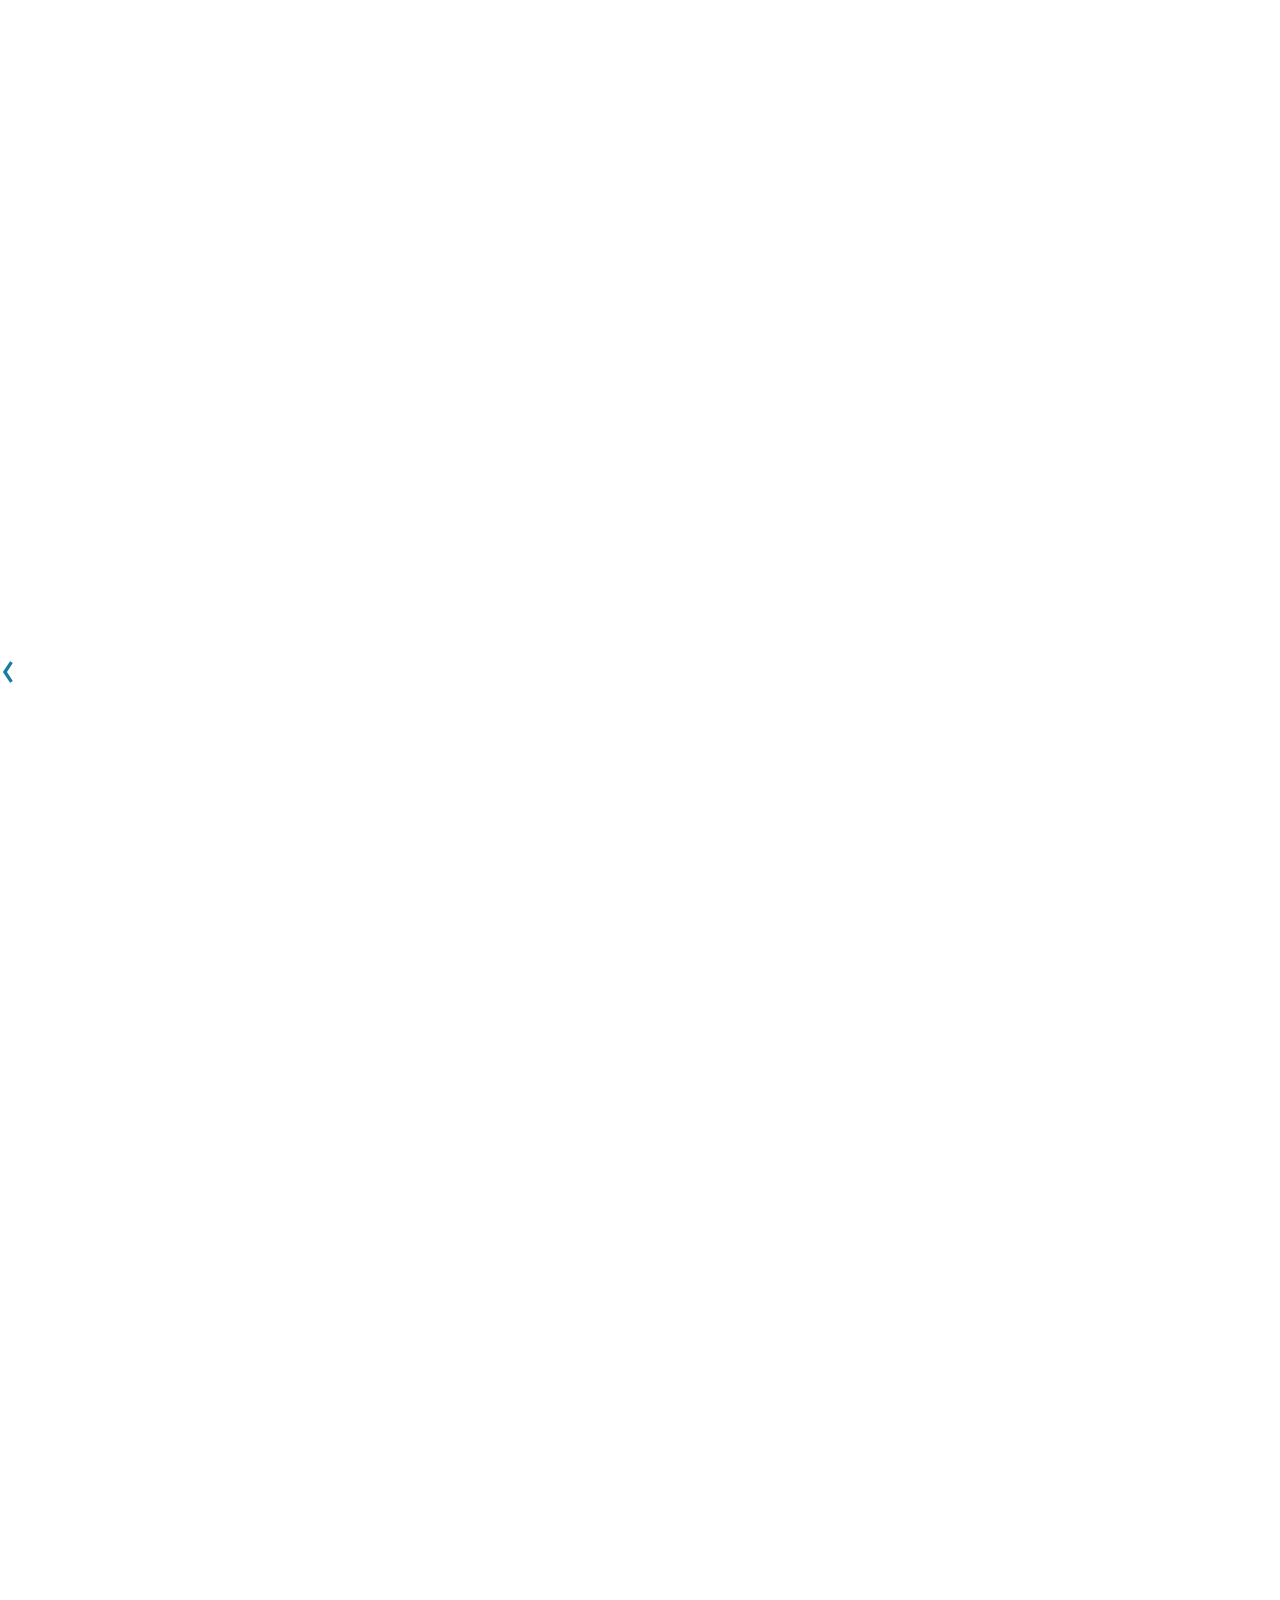
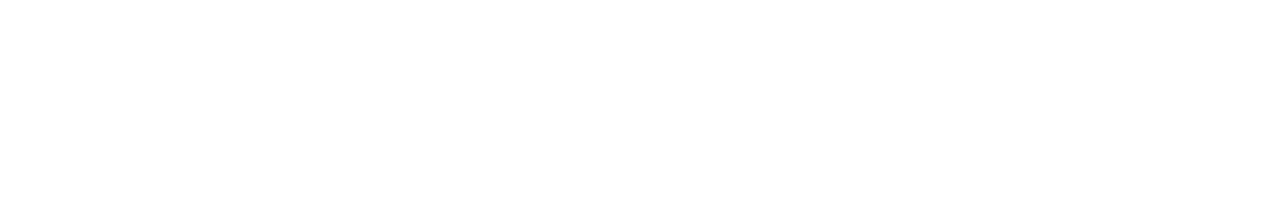
==== commit 57a37d48: "front" ====
--- a/index.html
+++ b/index.html
@@ -426,7 +426,7 @@
                                     <div class="img-s-container">
                                         <img class="size-full mx-auto wp-image-8836 aligncenter" src="https://app.muamlah.com/template-muamlah/images/undraw/make_your_own_money_icn.svg" alt="">
                                     </div>
-                                    <h4><strong>تحكم بداخلك</strong></h4>
+                                    <h4><strong>تحكم بدخلك</strong></h4>
                                     <p><span style="color: #808080;">لا تحدد دخلك براتب محدد</span></p>
                                 </div>
                                 <div class="my-3 text-center">
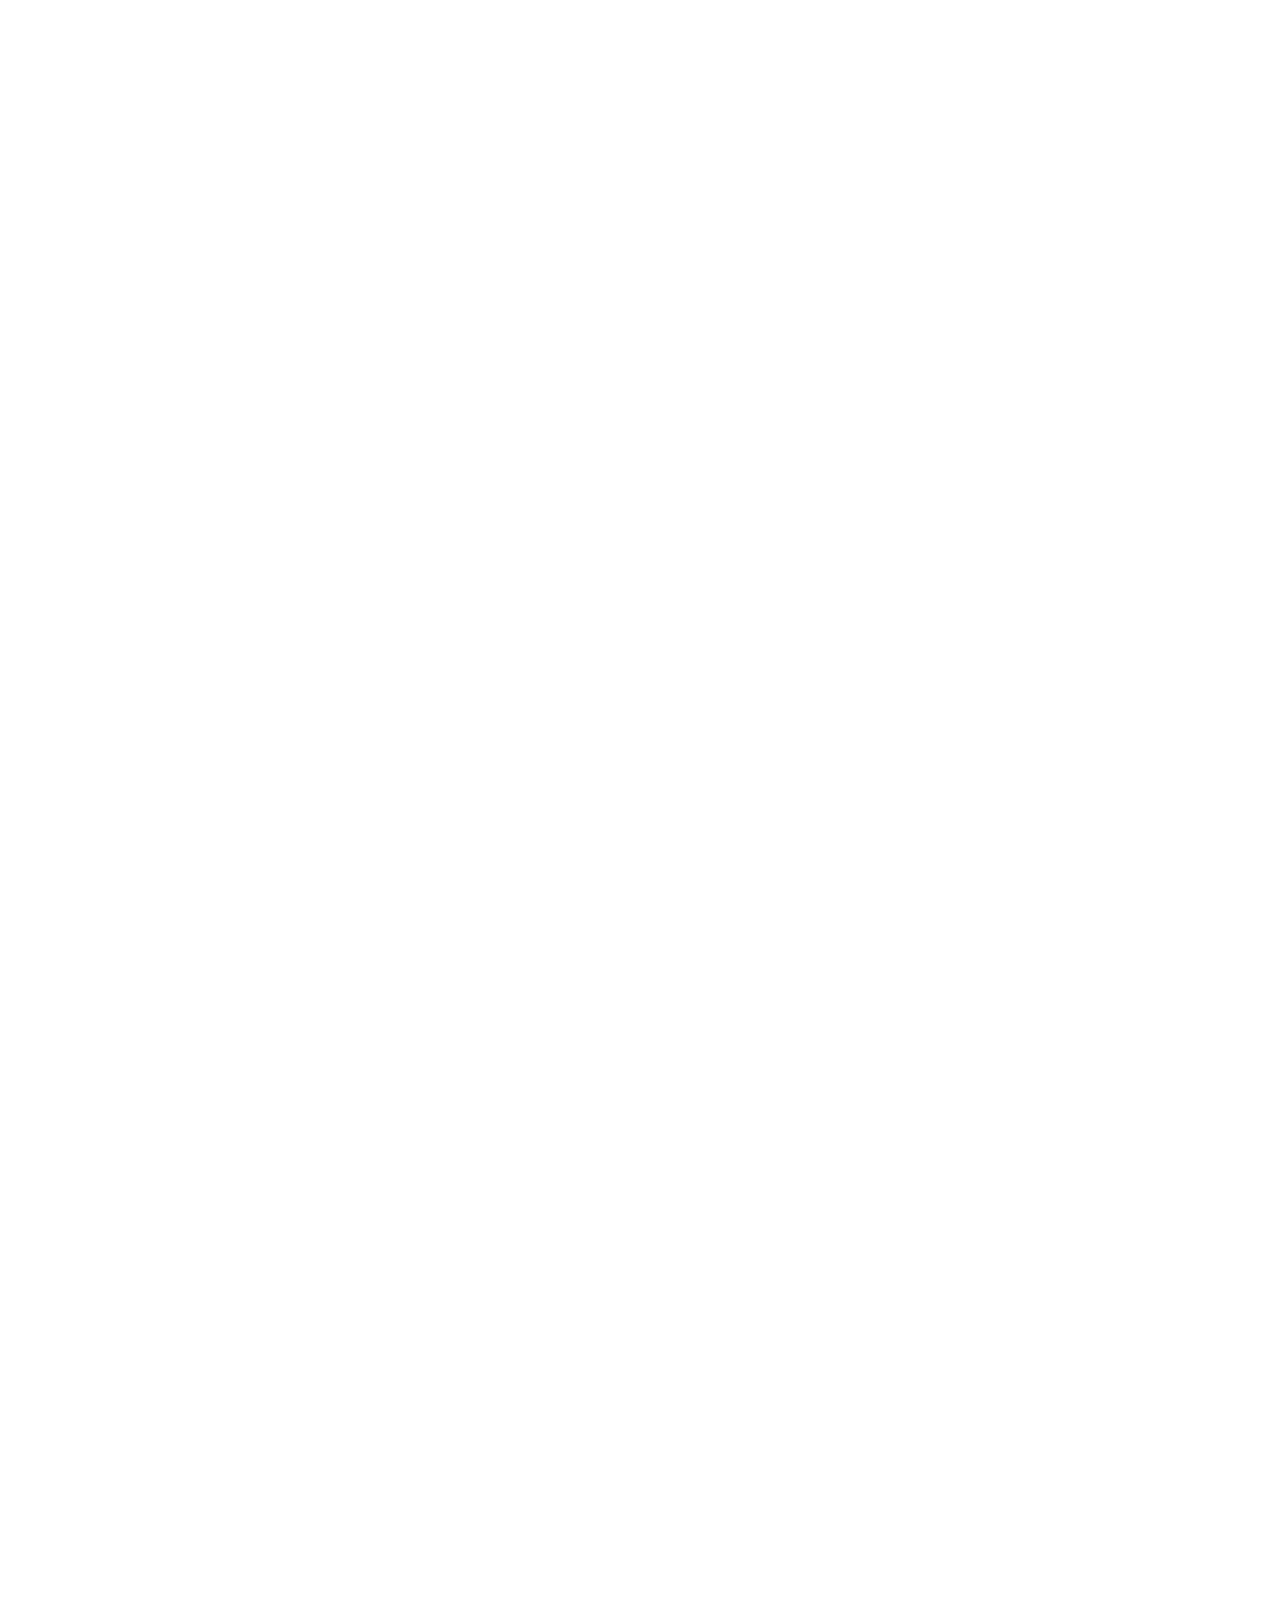
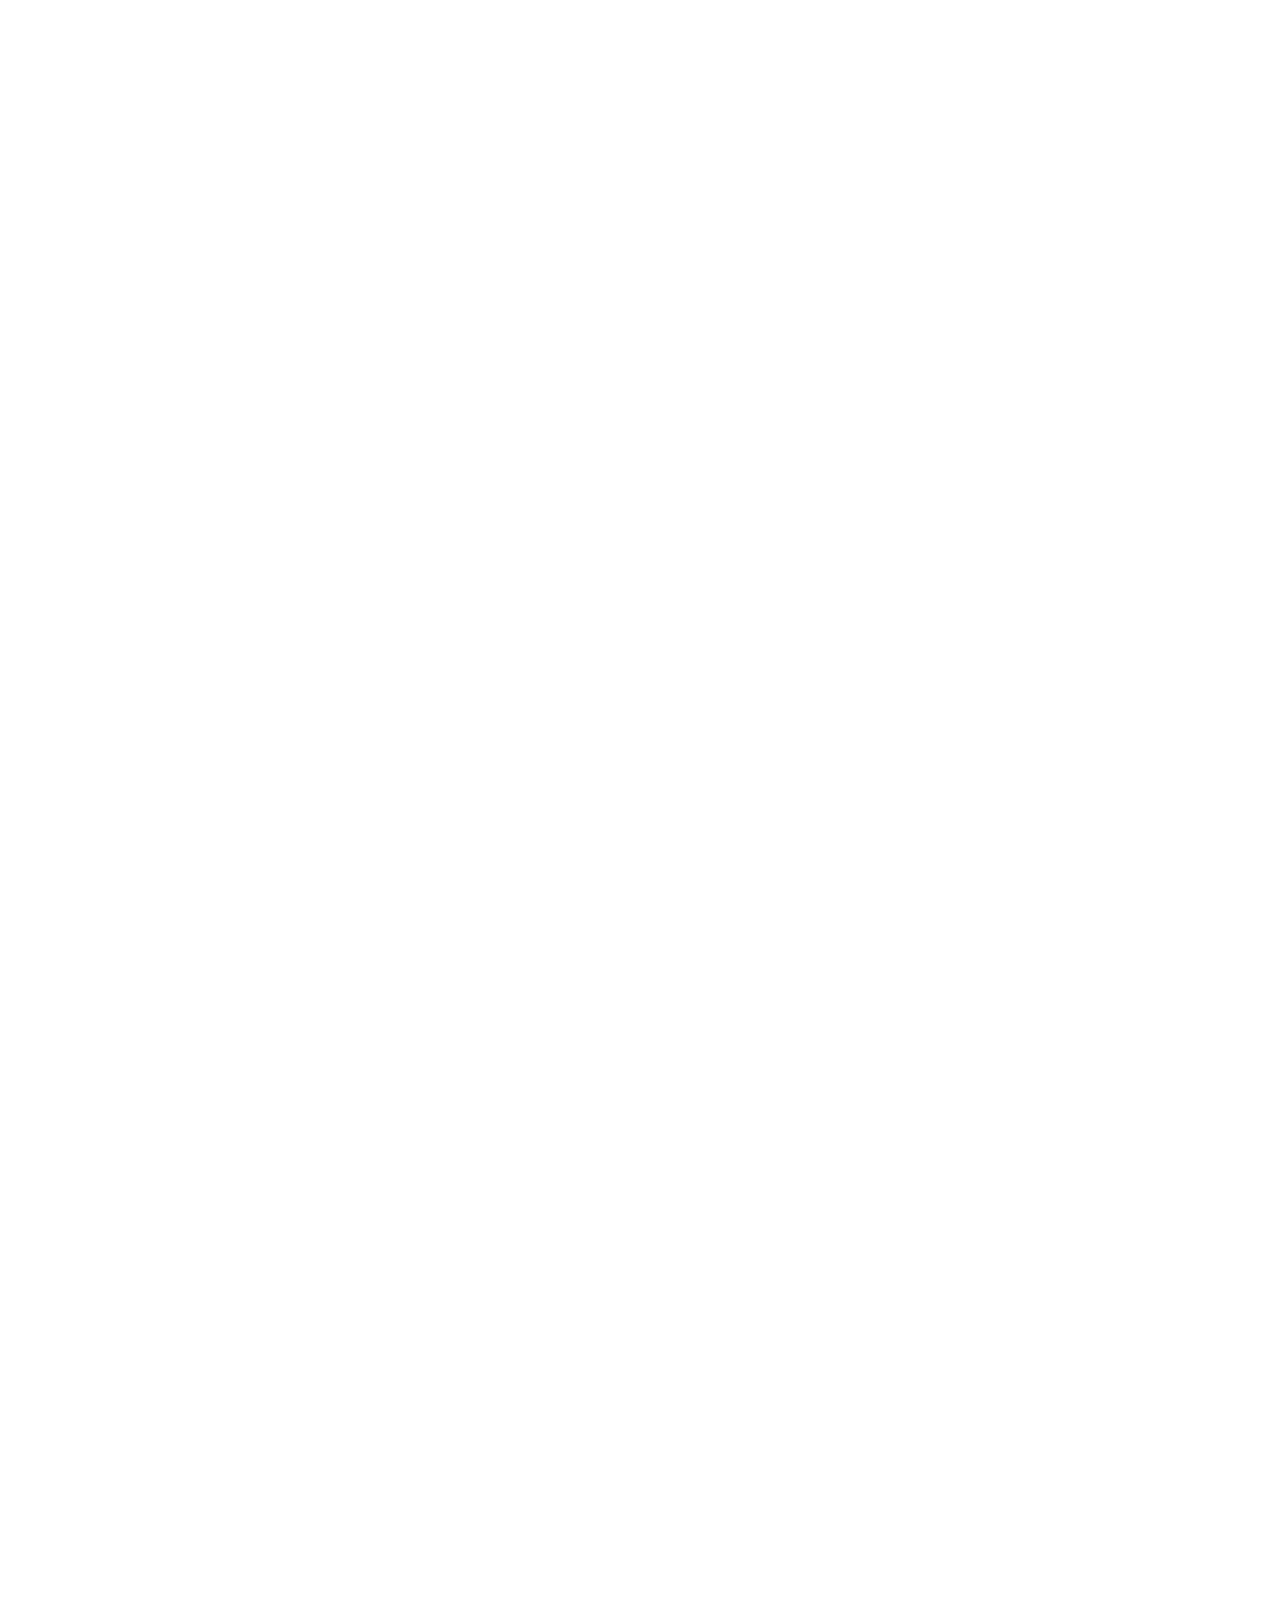
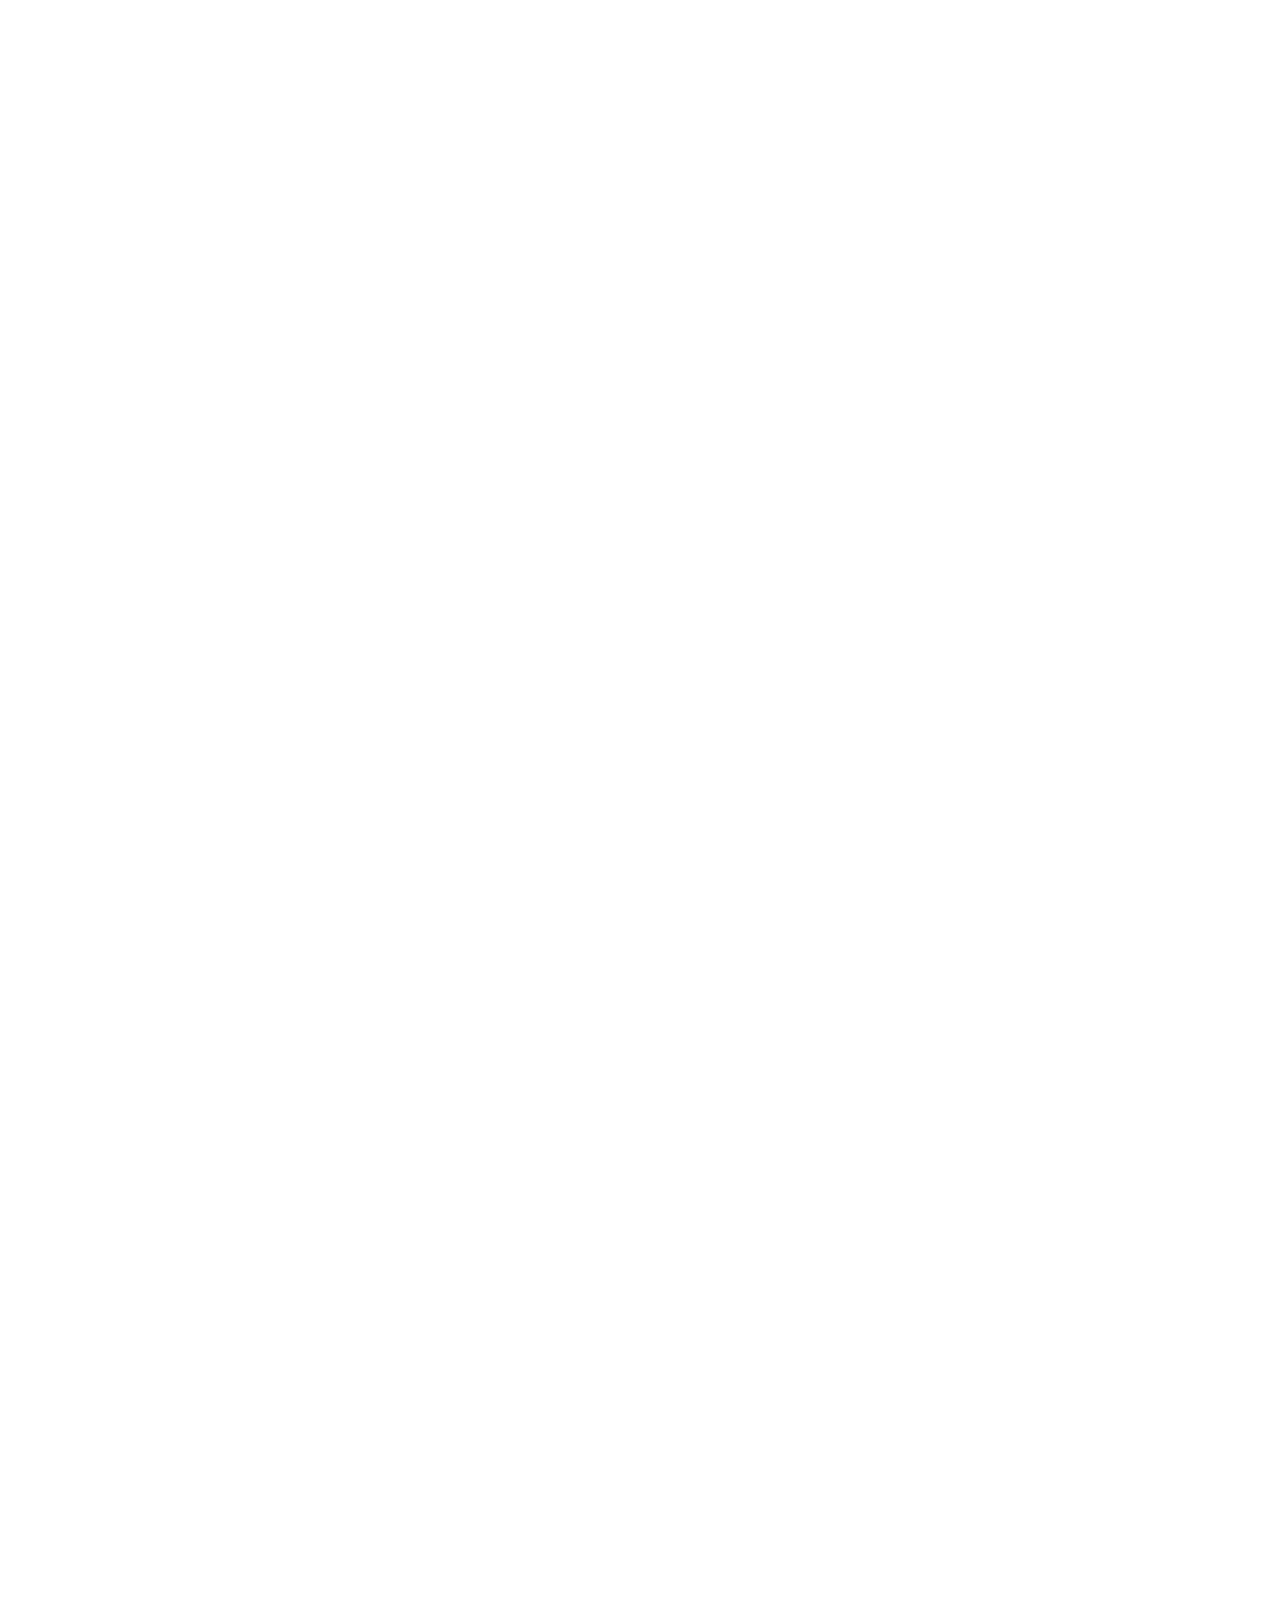
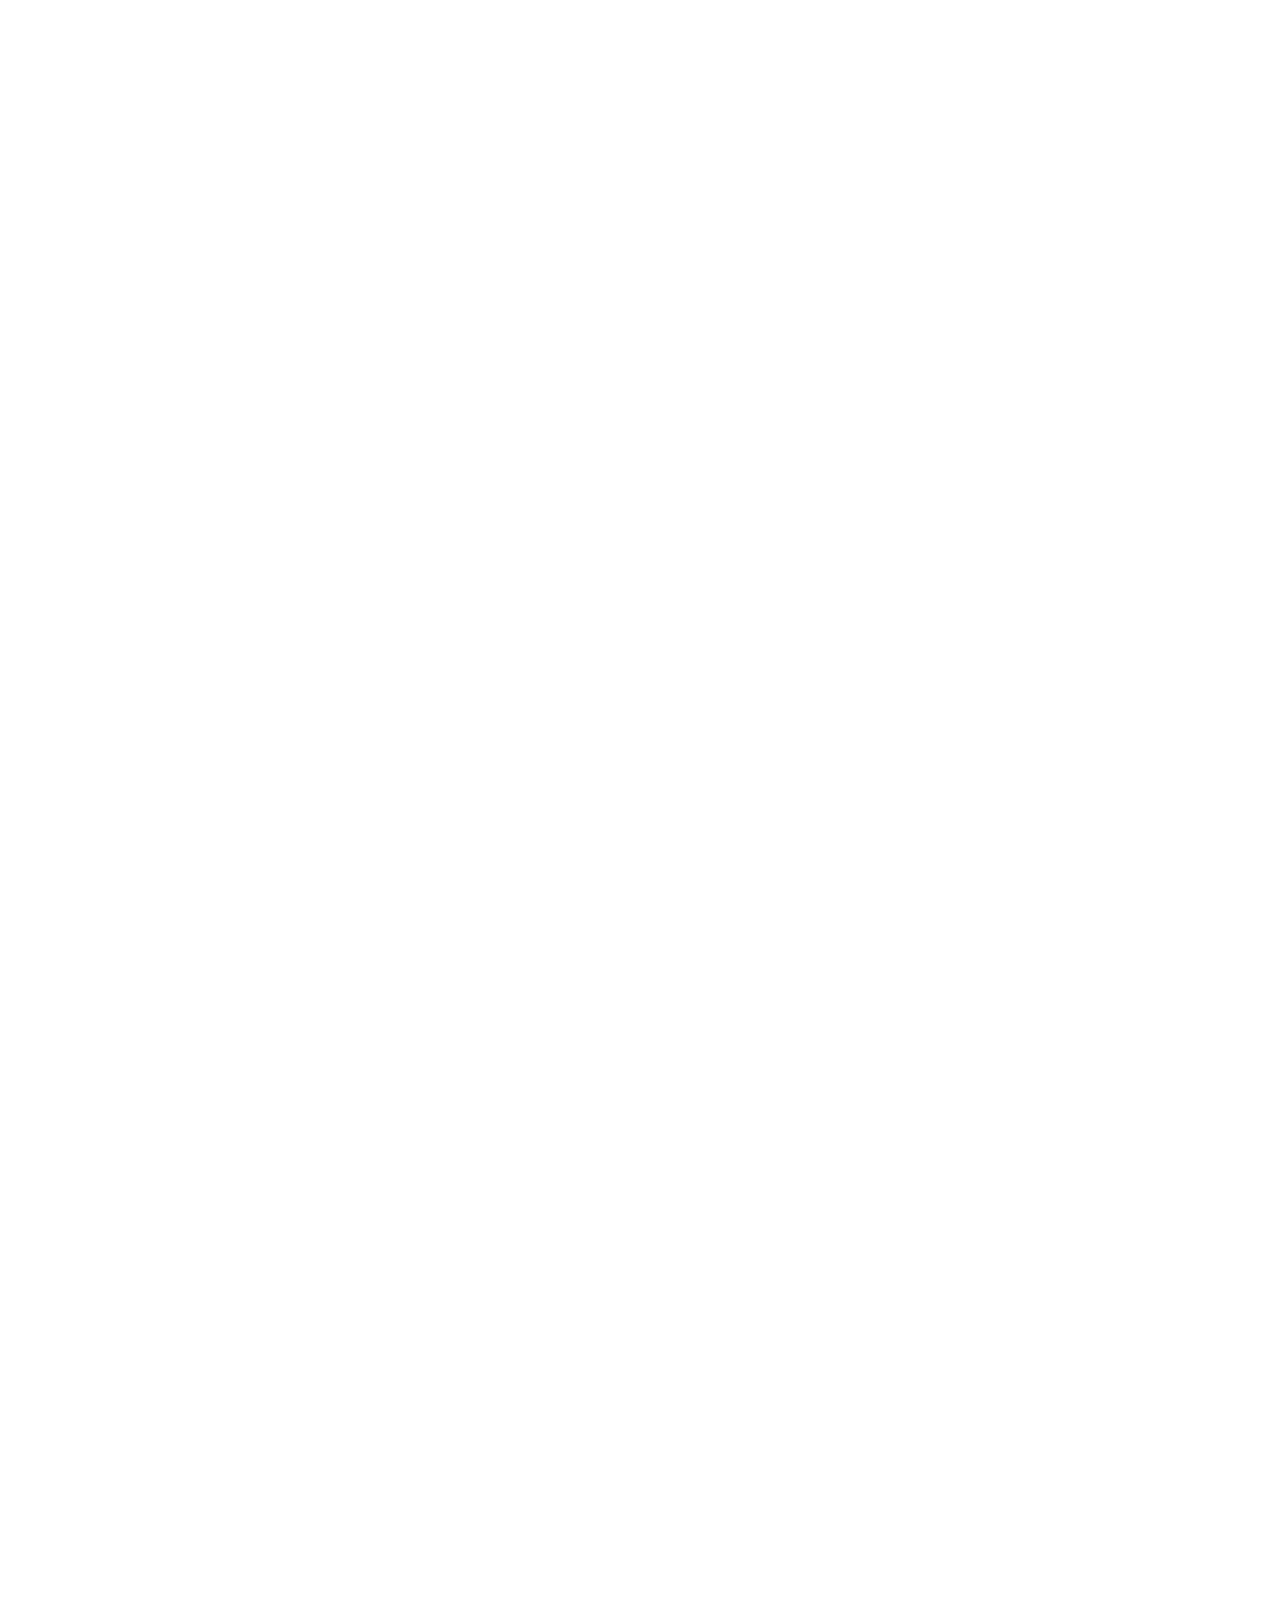
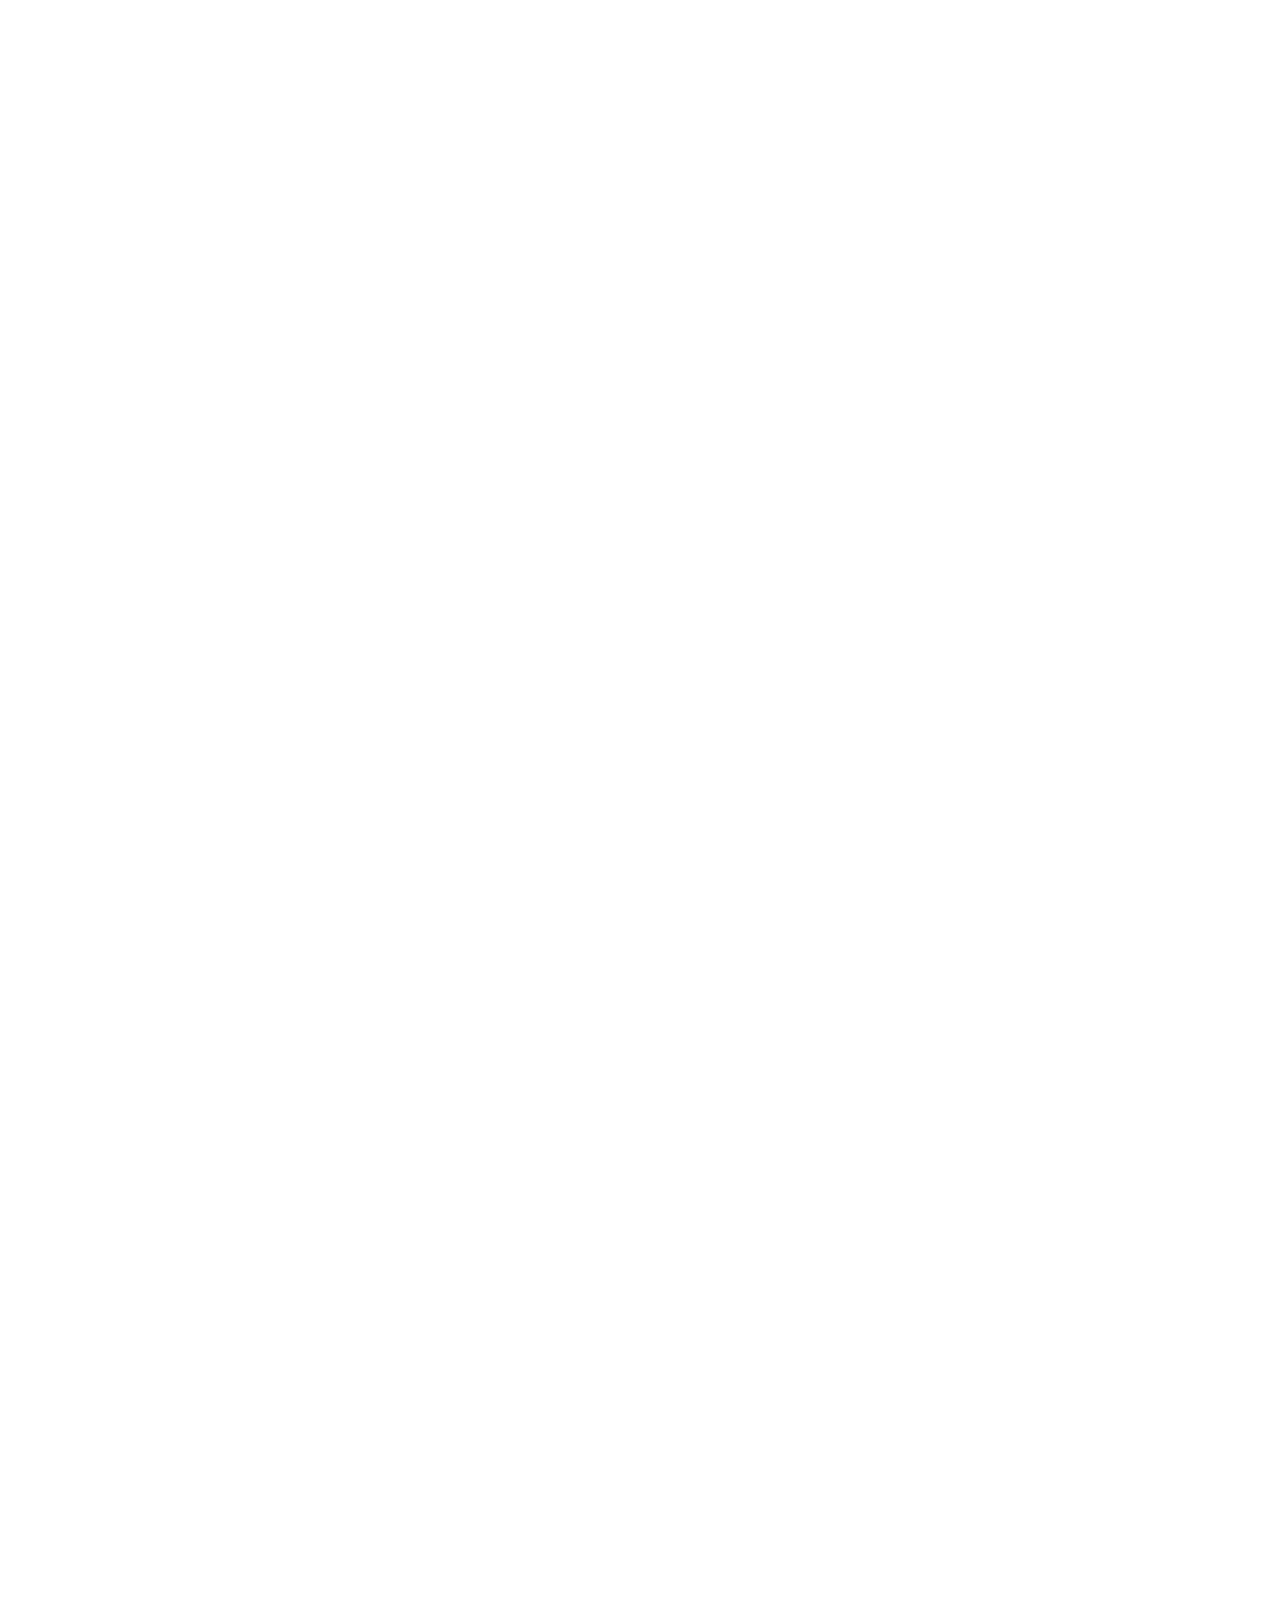
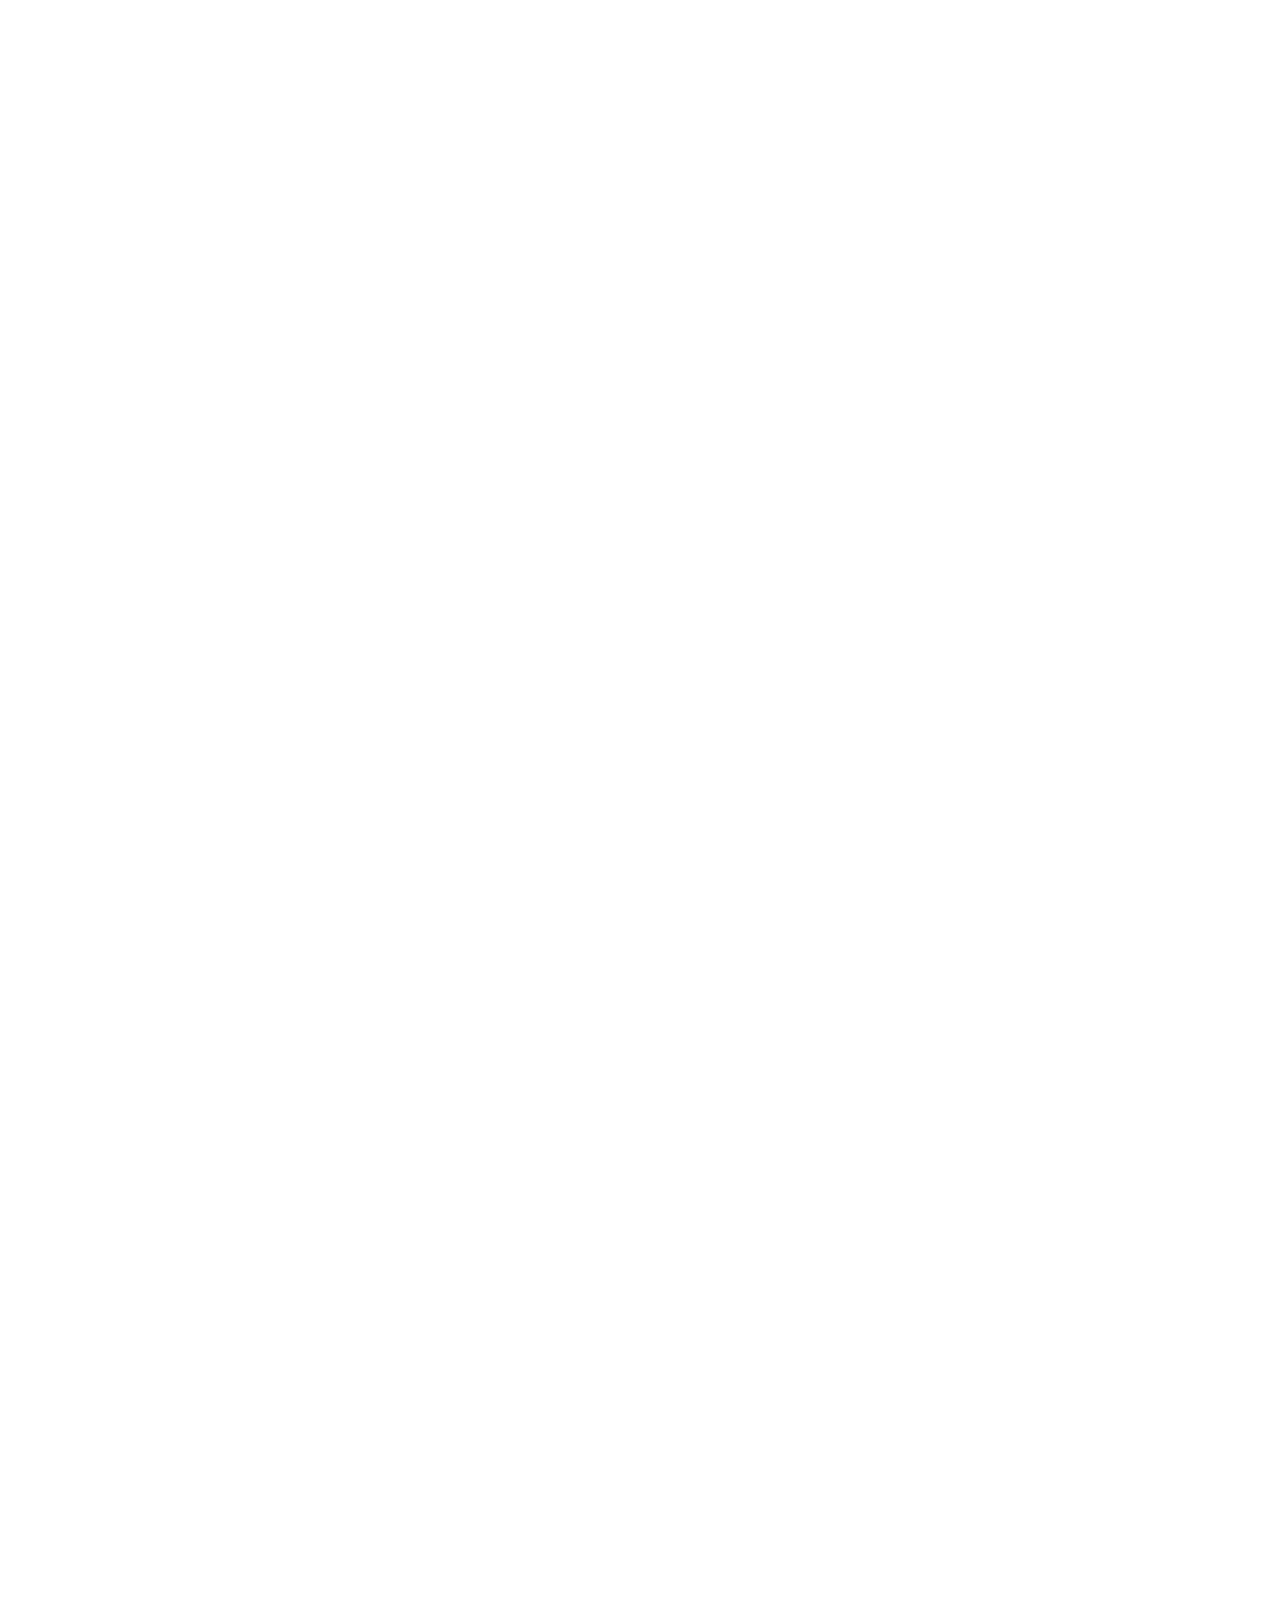
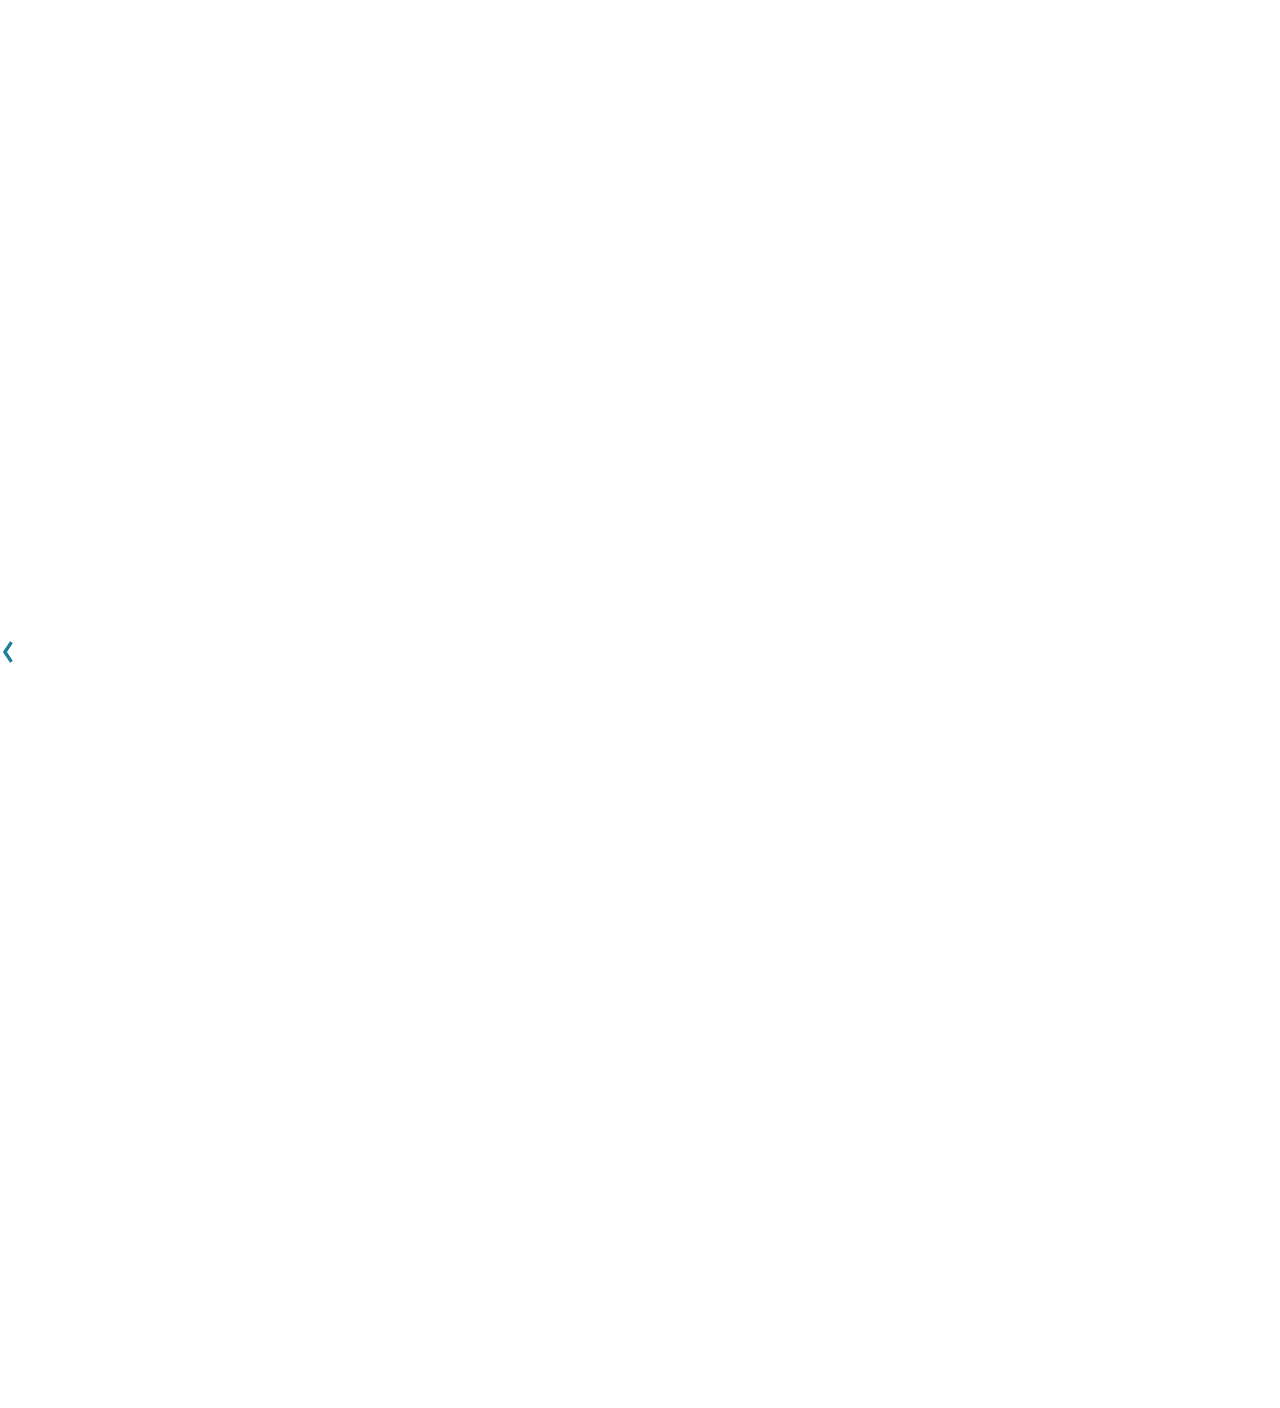
==== commit 8b3a760a: "front" ====
--- a/index.html
+++ b/index.html
@@ -4,9 +4,9 @@
         <meta http-equiv="content-type" content="text/html;charset=UTF-8" />
         <meta charset="UTF-8">
         <meta name="viewport" content="width=device-width, initial-scale=1.0" >
-        <title>الرئيسية | منصة معاملةي </title>
-        <meta name="description" content="  الجيل الجديد من السوبر ماركت السحابي سوق بسعر الجملة تمكين المتاجر  من البيع أون لاين واستقبال الطلبات واستقبال المدفوعات وتوصيل المنتجات وإدارة العملاء" />
-        <meta property="og:description" content="  الجيل الجديد من السوبر ماركت السحابي سوق بسعر الجملة تمكين المتاجر  من البيع أون لاين واستقبال الطلبات واستقبال المدفوعات وتوصيل المنتجات وإدارة العملاء" />
+        <title>الرئيسية | منصة معاملة </title>
+        <meta name="description" content="  منصة معاملة : منصة الخدمات الالكترونية سوق بسعر الجملة تمكين المتاجر  من البيع أون لاين واستقبال الطلبات واستقبال المدفوعات وتوصيل المنتجات وإدارة العملاء" />
+        <meta property="og:description" content="  منصة معاملة : منصة الخدمات الالكترونية سوق بسعر الجملة تمكين المتاجر  من البيع أون لاين واستقبال الطلبات واستقبال المدفوعات وتوصيل المنتجات وإدارة العملاء" />
         <link rel='stylesheet' id='wp-block-library-rtl-css'  href='assets/css/style-rtl.min41a3.css' media='all' />
         <link rel='stylesheet' id='contact-form-7-css'  href='assets/css/styles9dff.css' media='all' />
         <link rel='stylesheet' id='contact-form-7-rtl-css'  href='assets/css/styles-rtl9dff.css' media='all' />
@@ -165,12 +165,7 @@
                                         <!-- مع  معاملةى                               -->
                                     </h1>
                                 </div>
-                                <div class="herobutton_imagedev nexgo"><img
-                                        
-                                        width="170" alt="" class="herobuttons_photo lazyload" src="assets/images/icons/cart.png"><noscript><img
-                                        src="wp-content/uploads/2021/03/Marn-GO-Pax-A920-Android-Mada-AlRajhi-mpos-POS-Website-3-min.png"
-                                        width="170" alt="" class="herobuttons_photo"></noscript>
-                                </div>
+
                             </a>
                         </div>
                     </div>
@@ -372,7 +367,6 @@
                                 <div class="invesibledivider _24"></div>
                                 <div class="maxed_paragraph">
                                     <ul class="ps-0 pe-4">
-                                        <li class="mt-1 mb-2 text-muted">تكليف الوكيل بتنفيذ الأعمال الالكترونية</li>
                                         <li class="mt-1 mb-2 text-muted">مراجعة الوكيل للجهات الحكومية </li>
                                         <li class="mt-1 mb-2 text-muted">تفويض الوكيل بالتعاقد مع أي مقدم خدمة </li>
                                         <li class="mt-1 mb-2 text-muted">إدارة الطلبات بالنيابة عن الشركة </li>
@@ -406,7 +400,7 @@
                     <div class="py-4">
                         <div class="content text-center">
                             <h1 class="my-3 font-30">لماذا أصبح مقدم خدمة ؟</h1>
-                            <p class="w-60 text-muted mx-auto">
+                            <p class="w-60 text-muted mx-auto lh-base">
                                 ساهم التحول الرقمي السريع للجهات في خلق فرص عمل جديدة ، وتأتي أهمية منصة معاملة في دعم
                                 هذا التحول
                                 بنشر المفاهيم و المعلومات و التعريف بالخدمات الإلكترونية لتساند مقدمي الخدمات على إيجاد
@@ -2303,30 +2297,7 @@
             </div>
 
         </div>
-        <div>
-            <div class="colored_backgound">
-                <div class="container">
-                    <div class="divider"></div>
-                    <div class="invesibledivider _46"></div>
-                    <div class="w-layout-grid grid-2">
-                        <a id="w-node-895c33abbb26-a7669354" href="https://api.whatsapp.com/send/?phone=966555067553" class="makeaction_box w-inline-block">
-                            <h3 class="large-heading">انمو مع معاملة </h3>
-                            <div class="invesibledivider _24"></div>
-                            <div data-w-id="0502641a-589c-356d-3ec5-895c33abbb2a" class="makeactionhoverblack">
-                                <h5 class="makeactiontitle">سجل وابدأ قصة نجاحك في المبيعات</h5>
-                                <h5 class="makeactiontitle arrow">➔</h5>
-                            </div>
-                            <div class="invesibledivider _36"></div>
-                            <div data-w-id="0502641a-589c-356d-3ec5-895c33abbb30" class="makeactionhoverblack">
-                                <h5 class="makeactiontitle">تواصل مع المبيعات</h5>
-                                <h5 class="makeactiontitle arrow">➔</h5>
-                            </div>
-                            <div class="invesibledivider _24"></div>
-                        </a>
-                    </div>
-                </div>
-            </div>
-        </div>
+
 
         <script src="./assets/js/typed.min.js"></script>
         <script>
@@ -2347,7 +2318,7 @@
             <div class="container-2">
                 <div class="footer-row">
                     <div class="footer-left">
-                        <p class="footer-sub-text"> الجيل الجديد من السوبر ماركت السحابي</p>
+                        <p class="footer-sub-text"> منصة معاملة : منصة الخدمات الالكترونية</p>
                         <ul role="list" class="social-icons-list w-list-unstyled">
                             <li class="list-item">
                                 <a href="#" target="_blank" class="button-circle button-small bg-white w-inline-block">
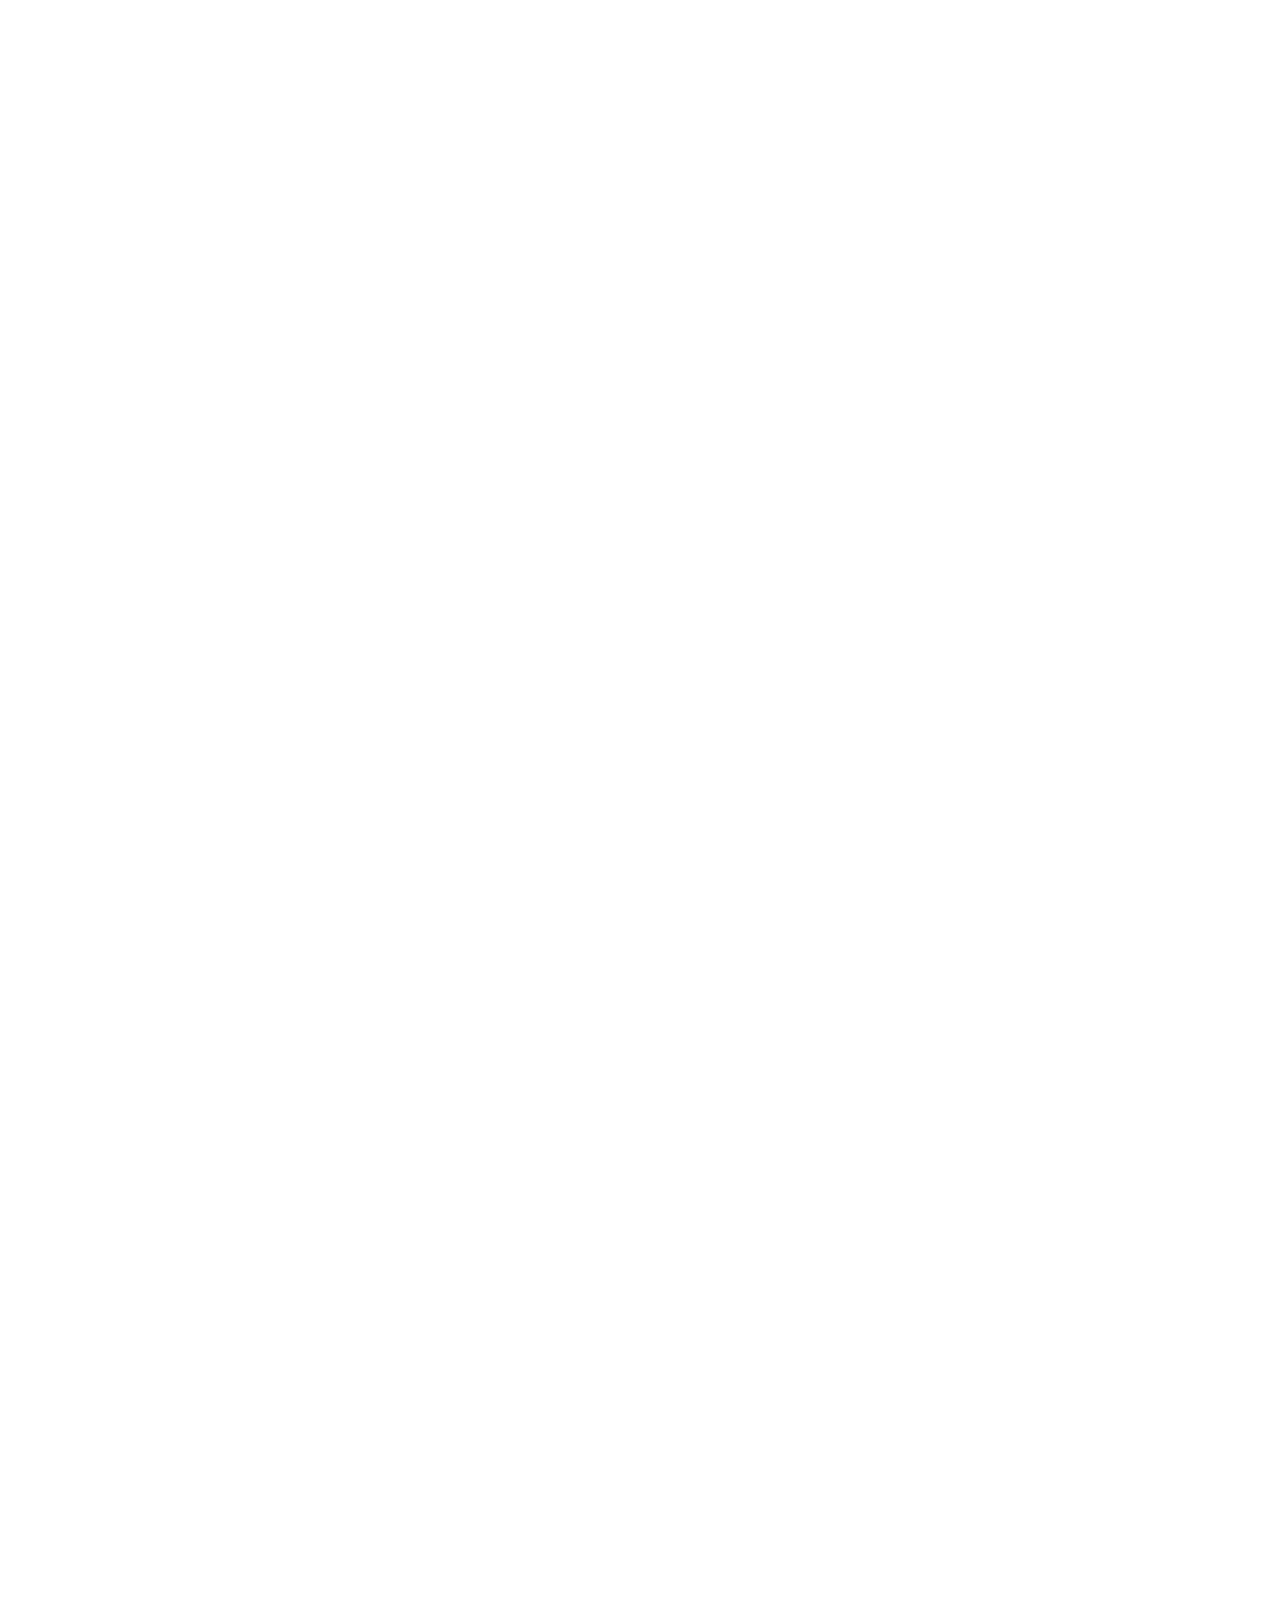
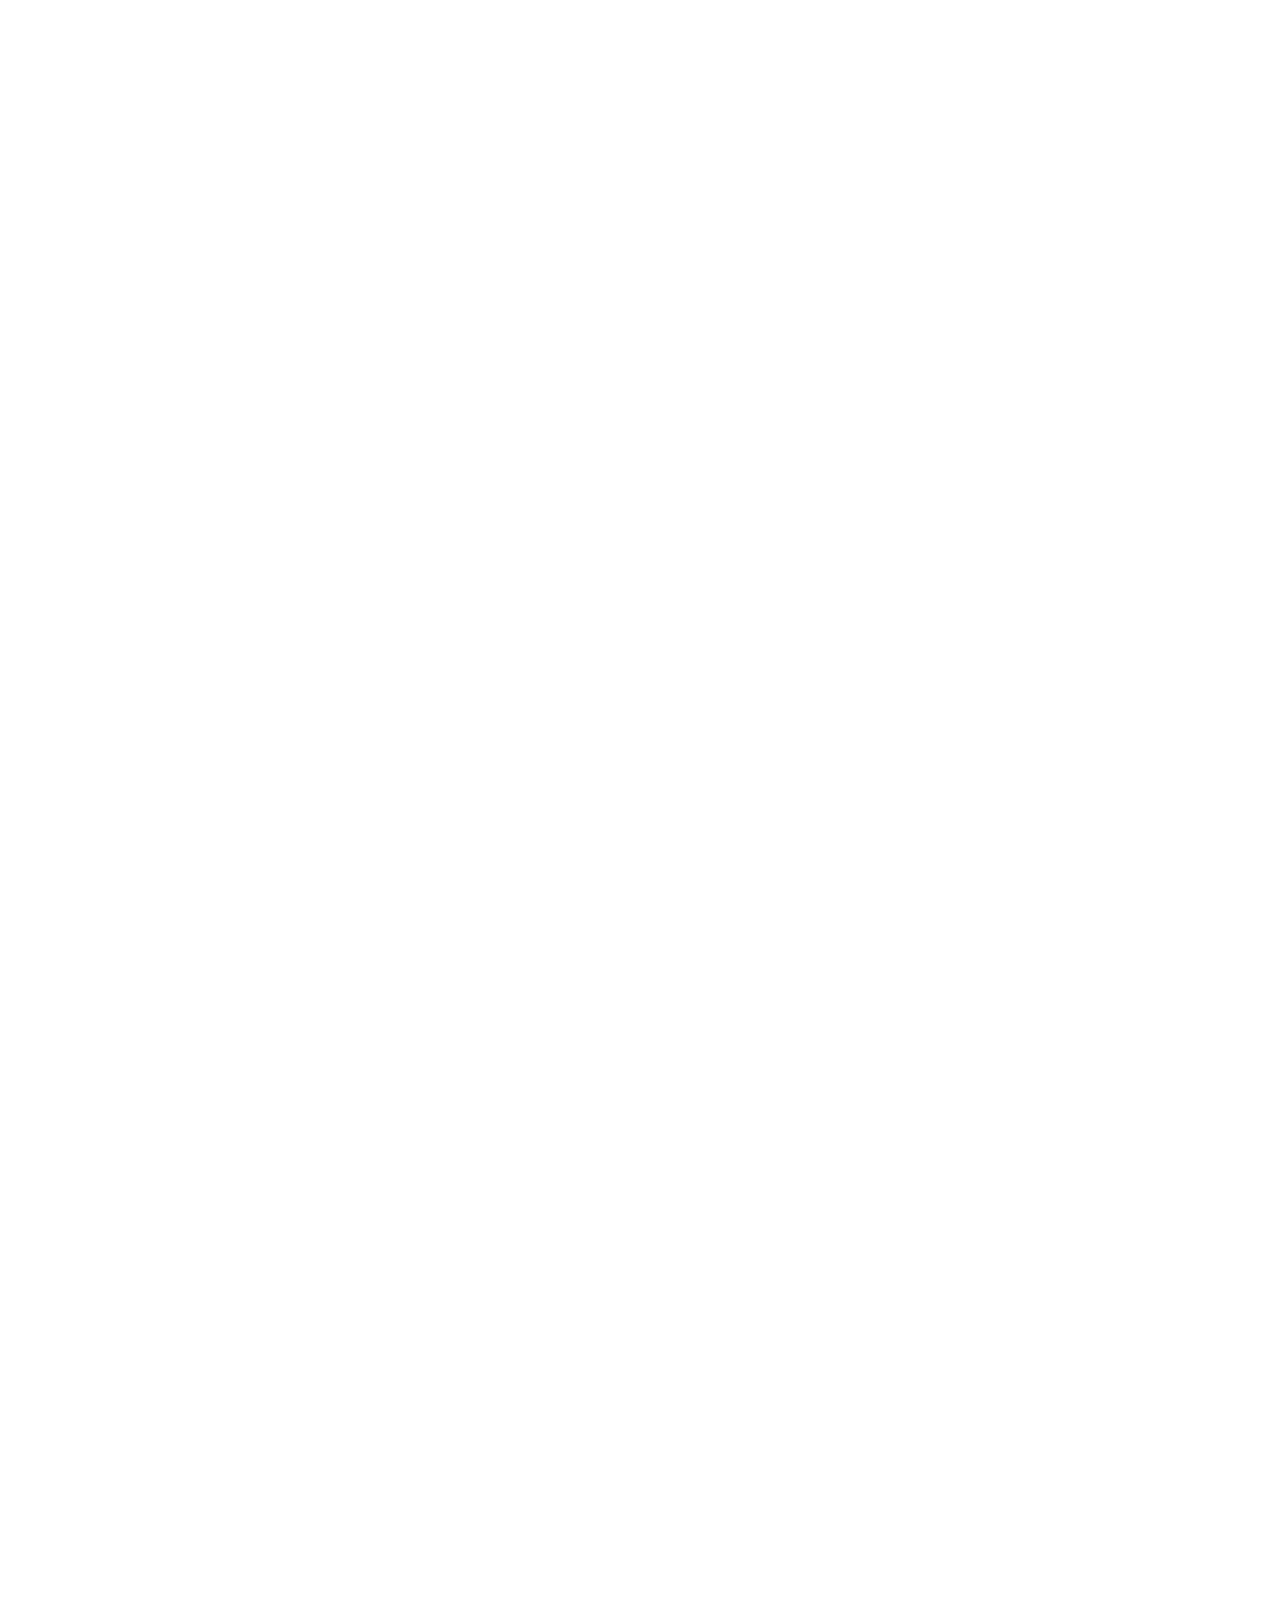
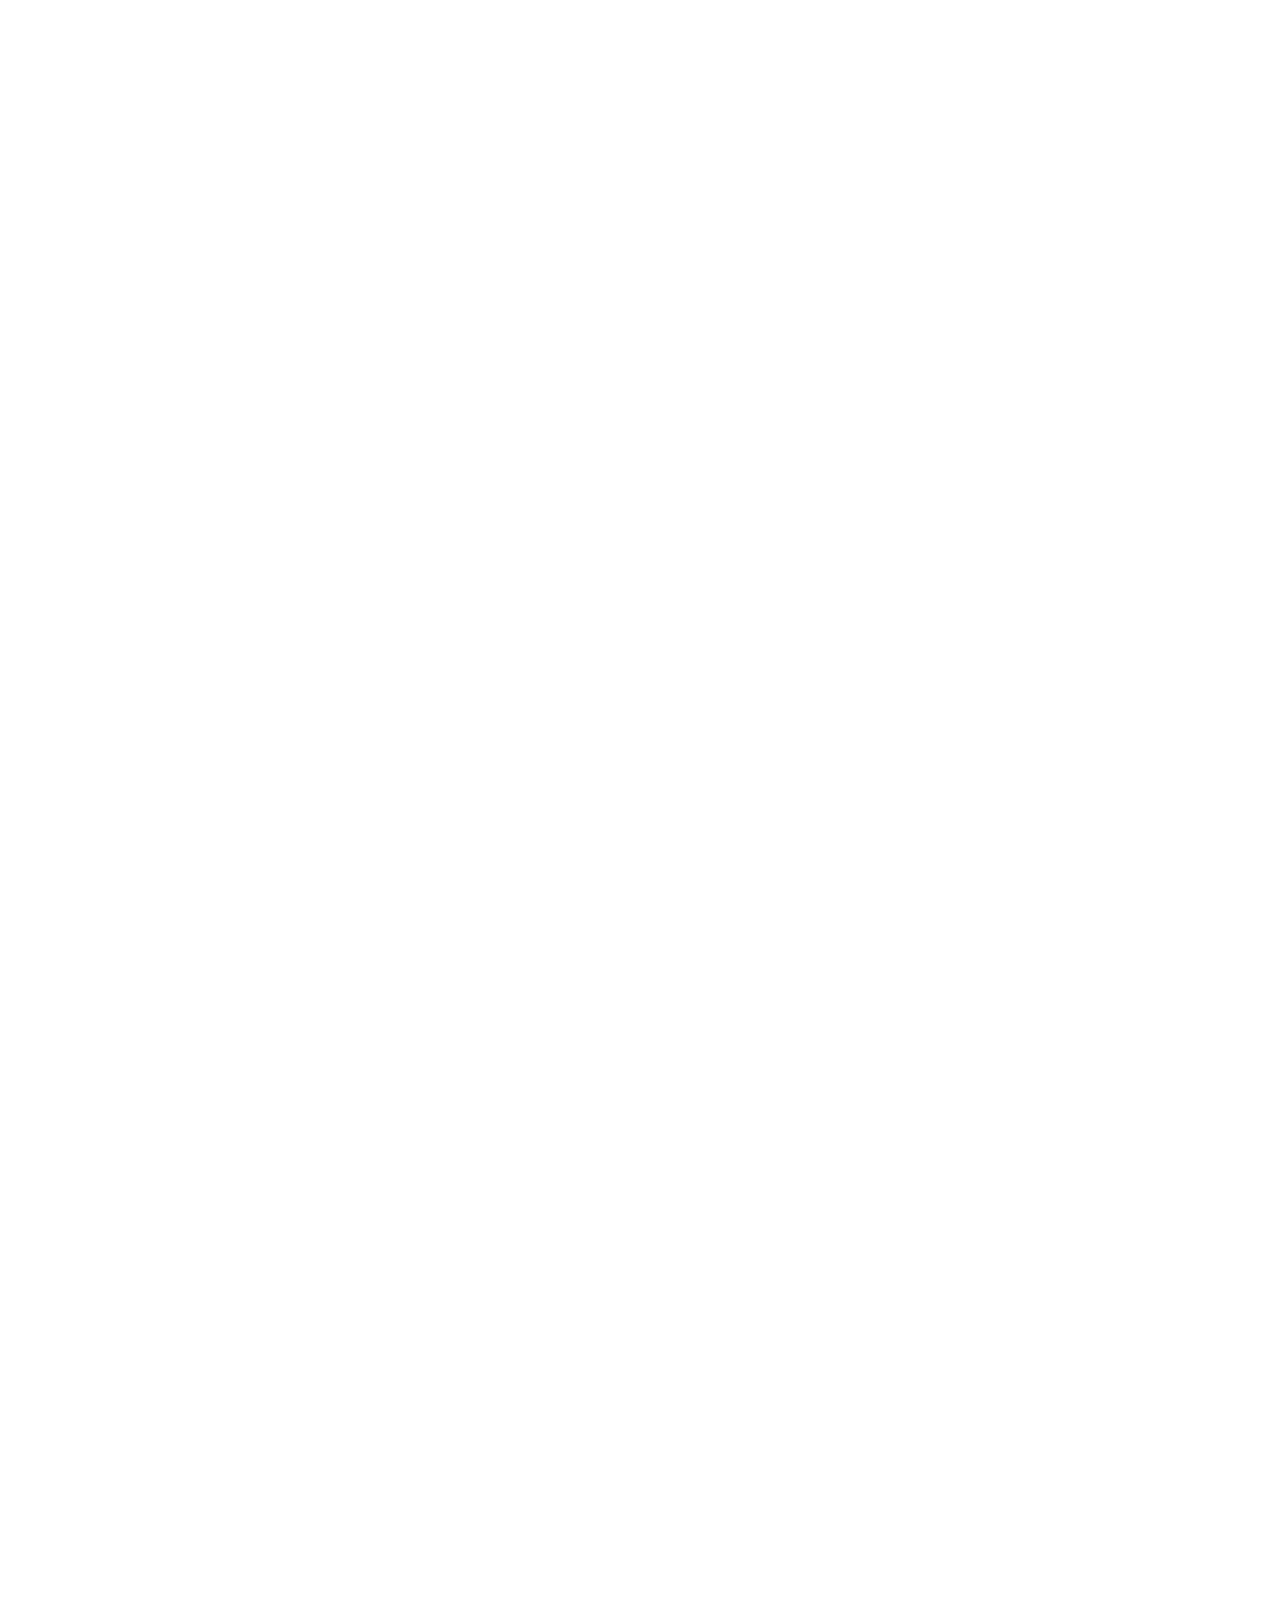
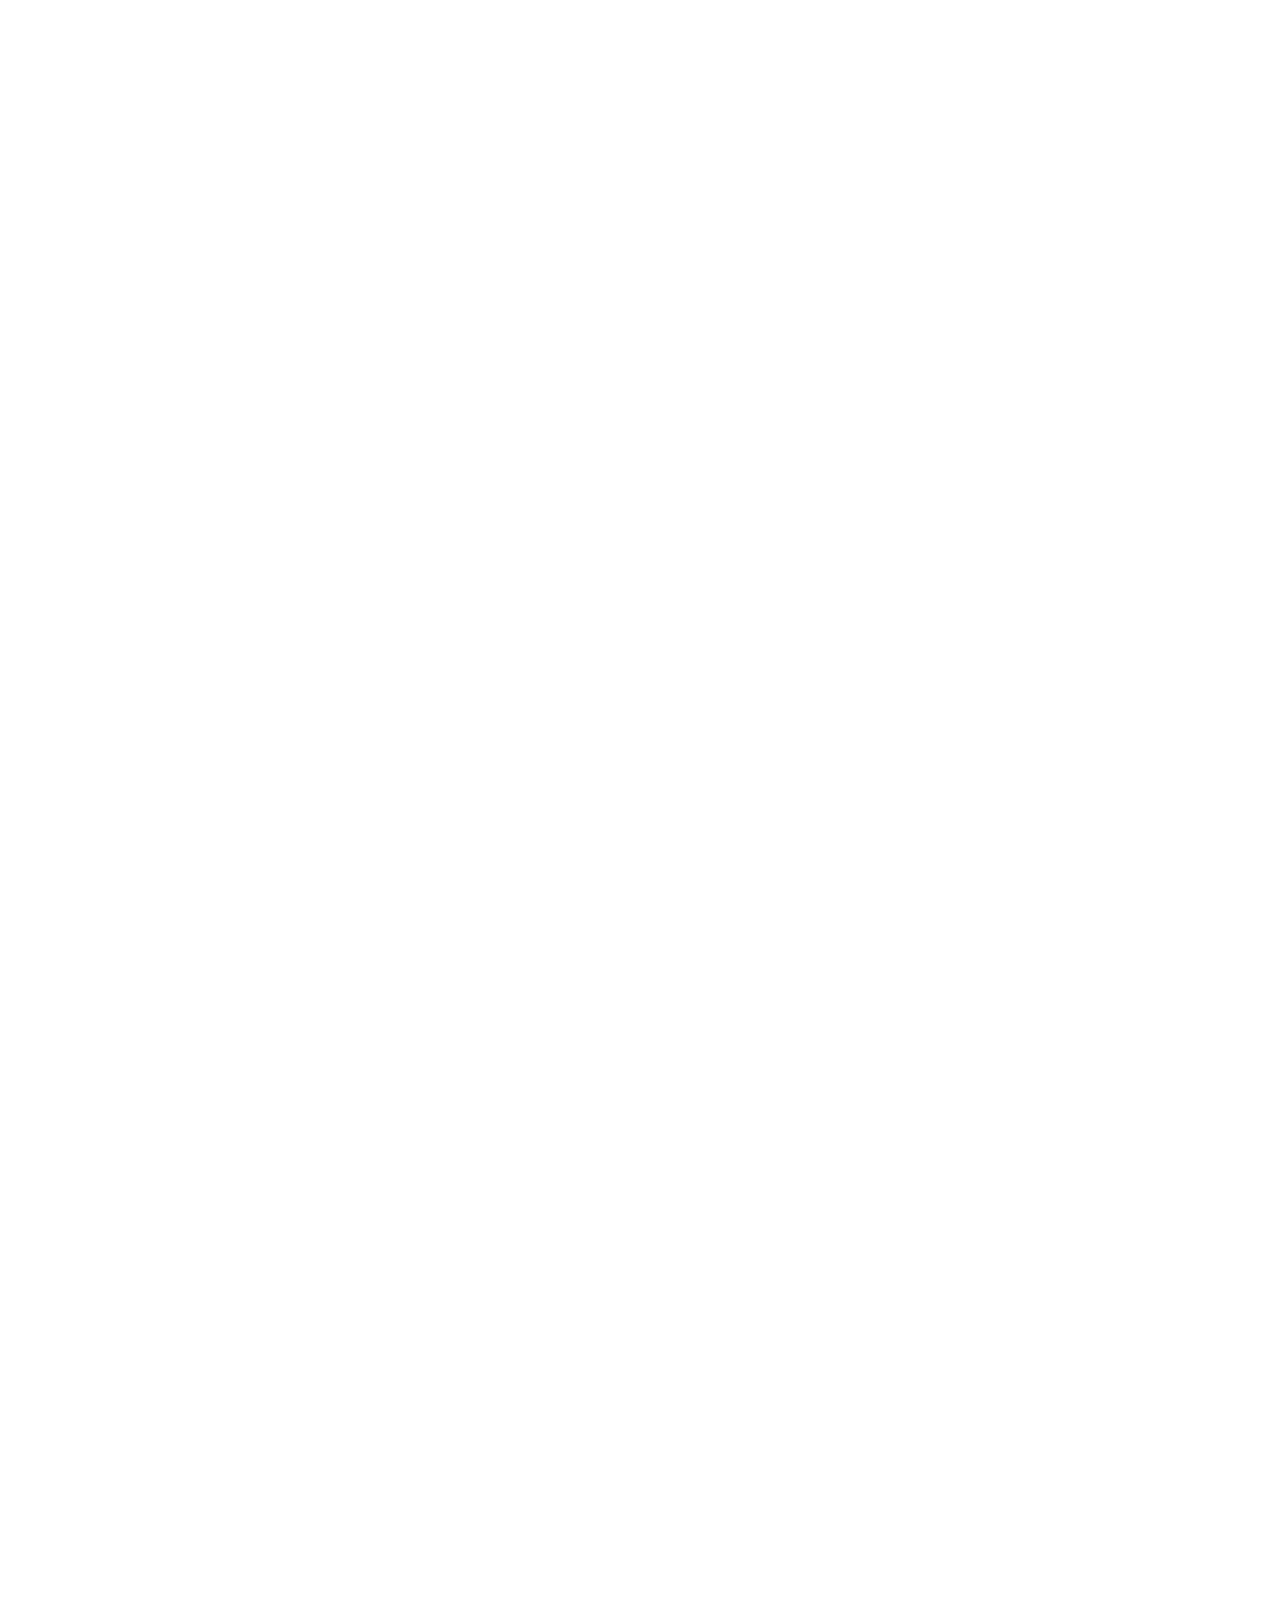
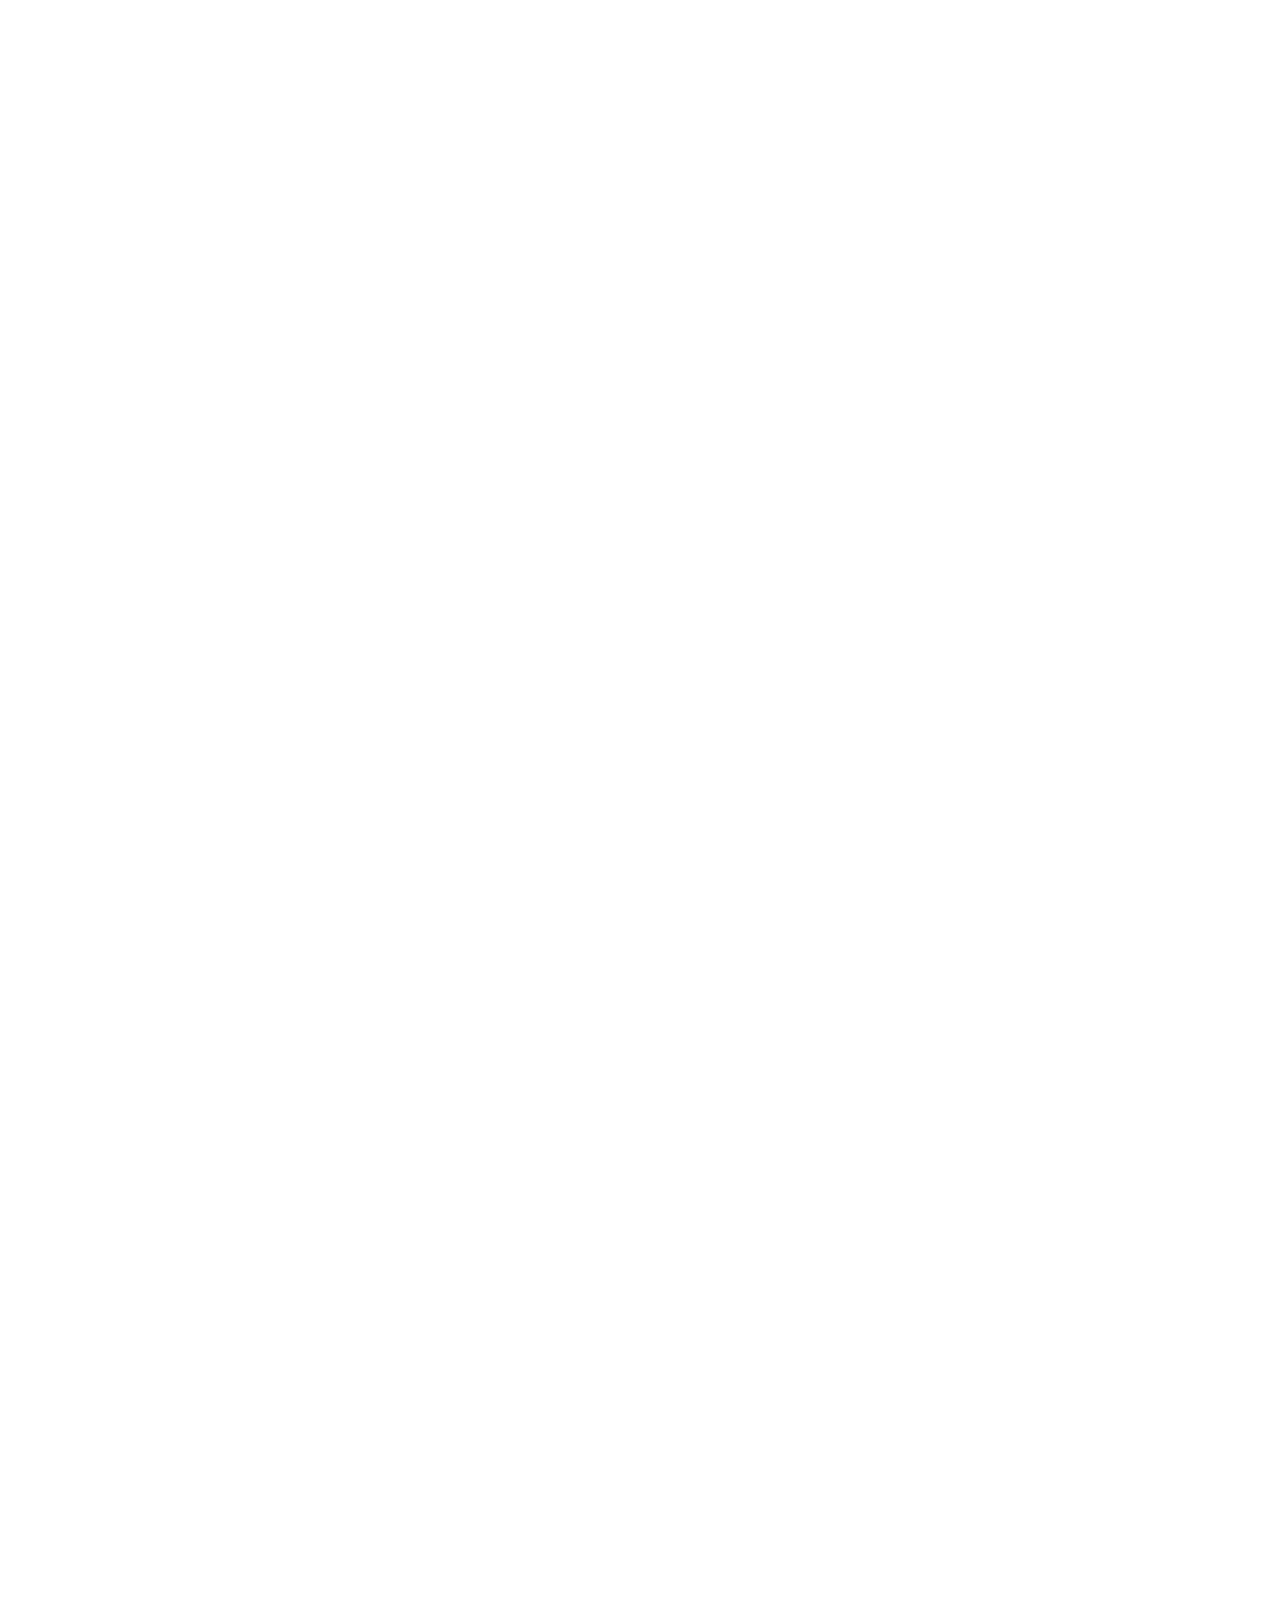
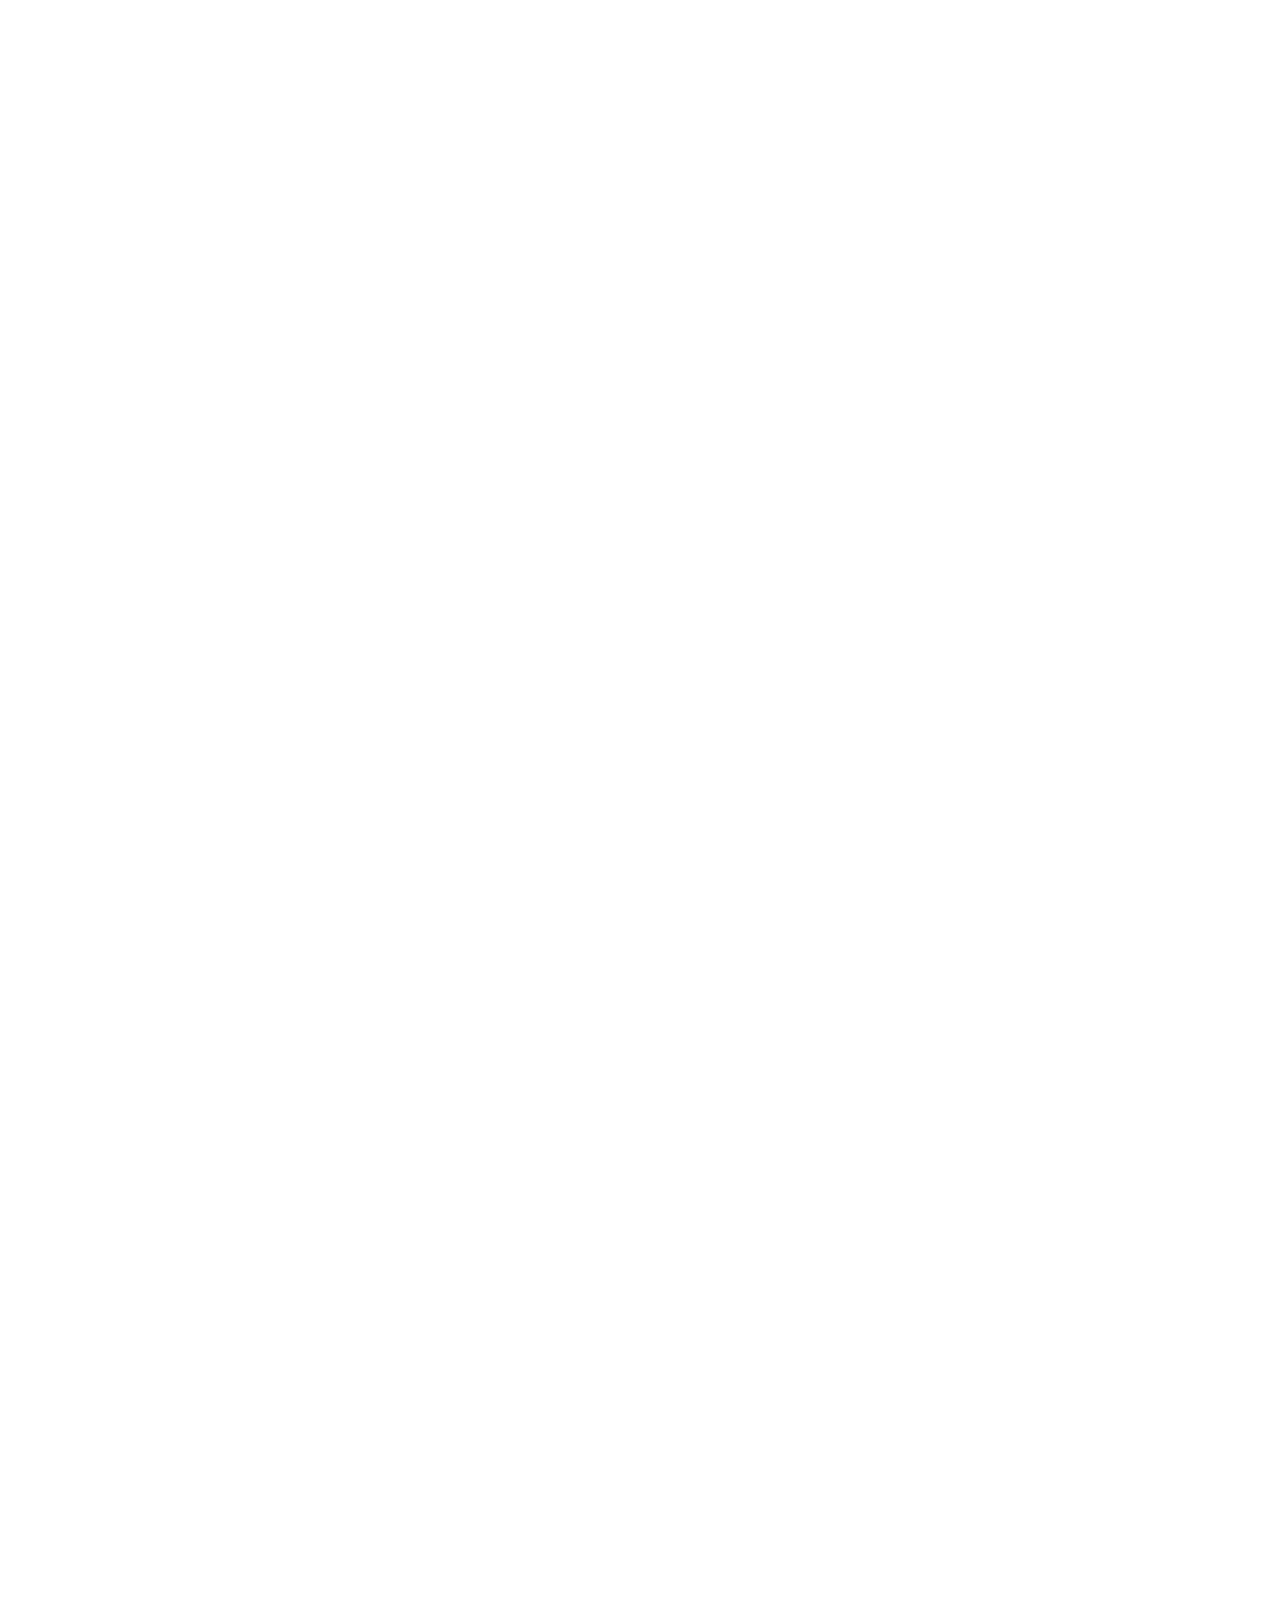
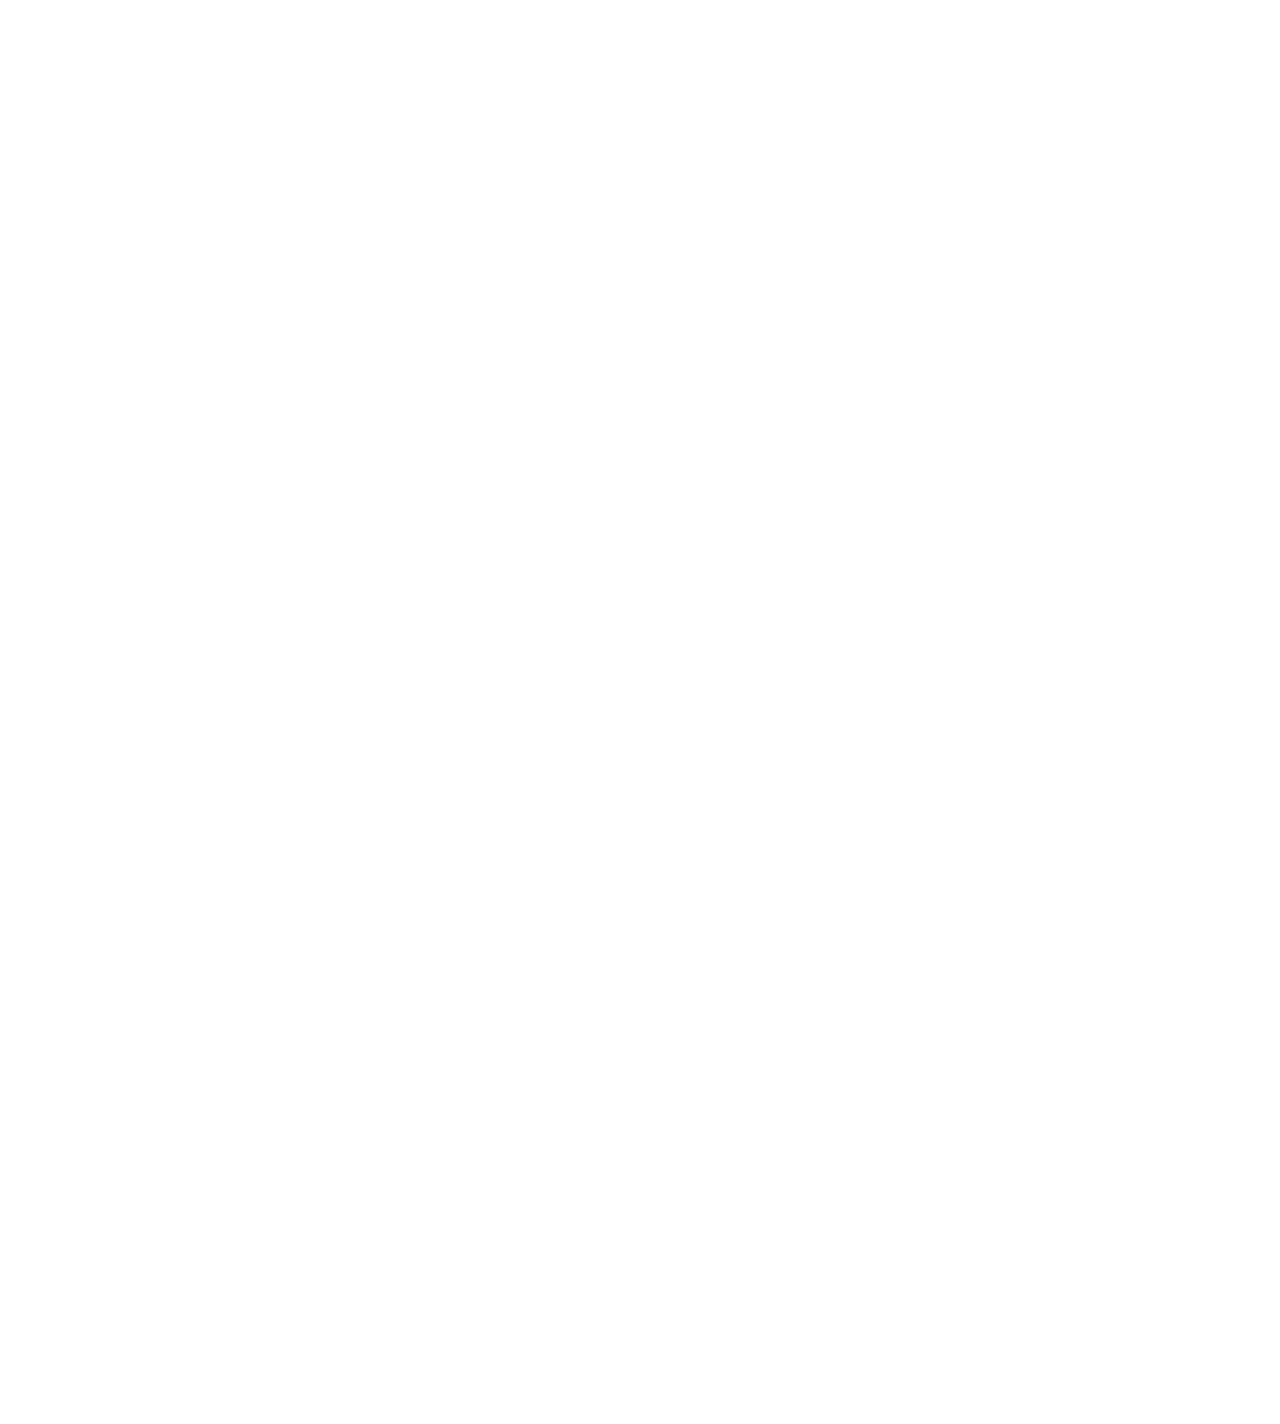
==== commit 52999ea0: "front" ====
--- a/index.html
+++ b/index.html
@@ -412,7 +412,7 @@
                                     <div class="img-s-container">
                                         <img class="size-full mx-auto wp-image-8836 aligncenter" src="https://app.muamlah.com/template-muamlah/images/undraw/be_own_boss_icn.svg" alt="">
                                     </div>
-                                    <h4><strong>كن مدير نفسك</strong></h4>
+                                    <h3 class="mt-1"><strong>كن مدير نفسك</strong></h3>
                                     <p><span style="color: #808080;">اختر أوقات عملك بنفسك ولا تلتزم بدوام محدد</span>
                                     </p>
                                 </div>
@@ -420,14 +420,14 @@
                                     <div class="img-s-container">
                                         <img class="size-full mx-auto wp-image-8836 aligncenter" src="https://app.muamlah.com/template-muamlah/images/undraw/make_your_own_money_icn.svg" alt="">
                                     </div>
-                                    <h4><strong>تحكم بدخلك</strong></h4>
+                                    <h3 class="mt-1"><strong>تحكم بدخلك</strong></h3>
                                     <p><span style="color: #808080;">لا تحدد دخلك براتب محدد</span></p>
                                 </div>
                                 <div class="my-3 text-center">
                                     <div class="img-s-container">
                                         <img class="size-full mx-auto wp-image-8836 aligncenter" src="https://app.muamlah.com/template-muamlah/images/undraw/control_life_icn.svg" alt="">
                                     </div>
-                                    <h4><strong>تحكم بحياتك</strong></h4>
+                                    <h3 class="mt-1"><strong>تحكم بحياتك</strong></h3>
                                     <p><span style="color: #808080;">كن مسؤولاً عن عملك وحقق أهدافك بشروطك</span></p>
                                 </div>
                             </div>
--- a/assets/css/main.css
+++ b/assets/css/main.css
@@ -97,7 +97,7 @@
 /* Table */
 .pricing-table {
     display: grid !important;
-    grid-template-columns : repeat(auto-fill , minmax(25% , 1fr));
+    grid-template-columns : repeat(auto-fill , minmax(30% , 1fr));
     direction: rtl;
     list-style: none;
     padding: 0;
@@ -202,7 +202,7 @@
 
 @media (max-width : 575px) {
     .pricing-table li > div {
-        min-height: 130px;
+        min-height: 150px;
         /* min-height: 120px; */
 
     }
@@ -232,7 +232,7 @@
 }
 
 .table-line.first {
-    width: 400% !important;
+    width: 300% !important;
     background-color: #e3e3e3  !important;
     position: relative;
     z-index: 15;
@@ -338,6 +338,9 @@
     .pricing .pricing-card.active {
         top: 0 !important;
     }
+    .pricing-table li div:first-of-type{
+        font-size: 17px !important;
+    }
 }
 
 .pricing .pricing-card .pricing-name{
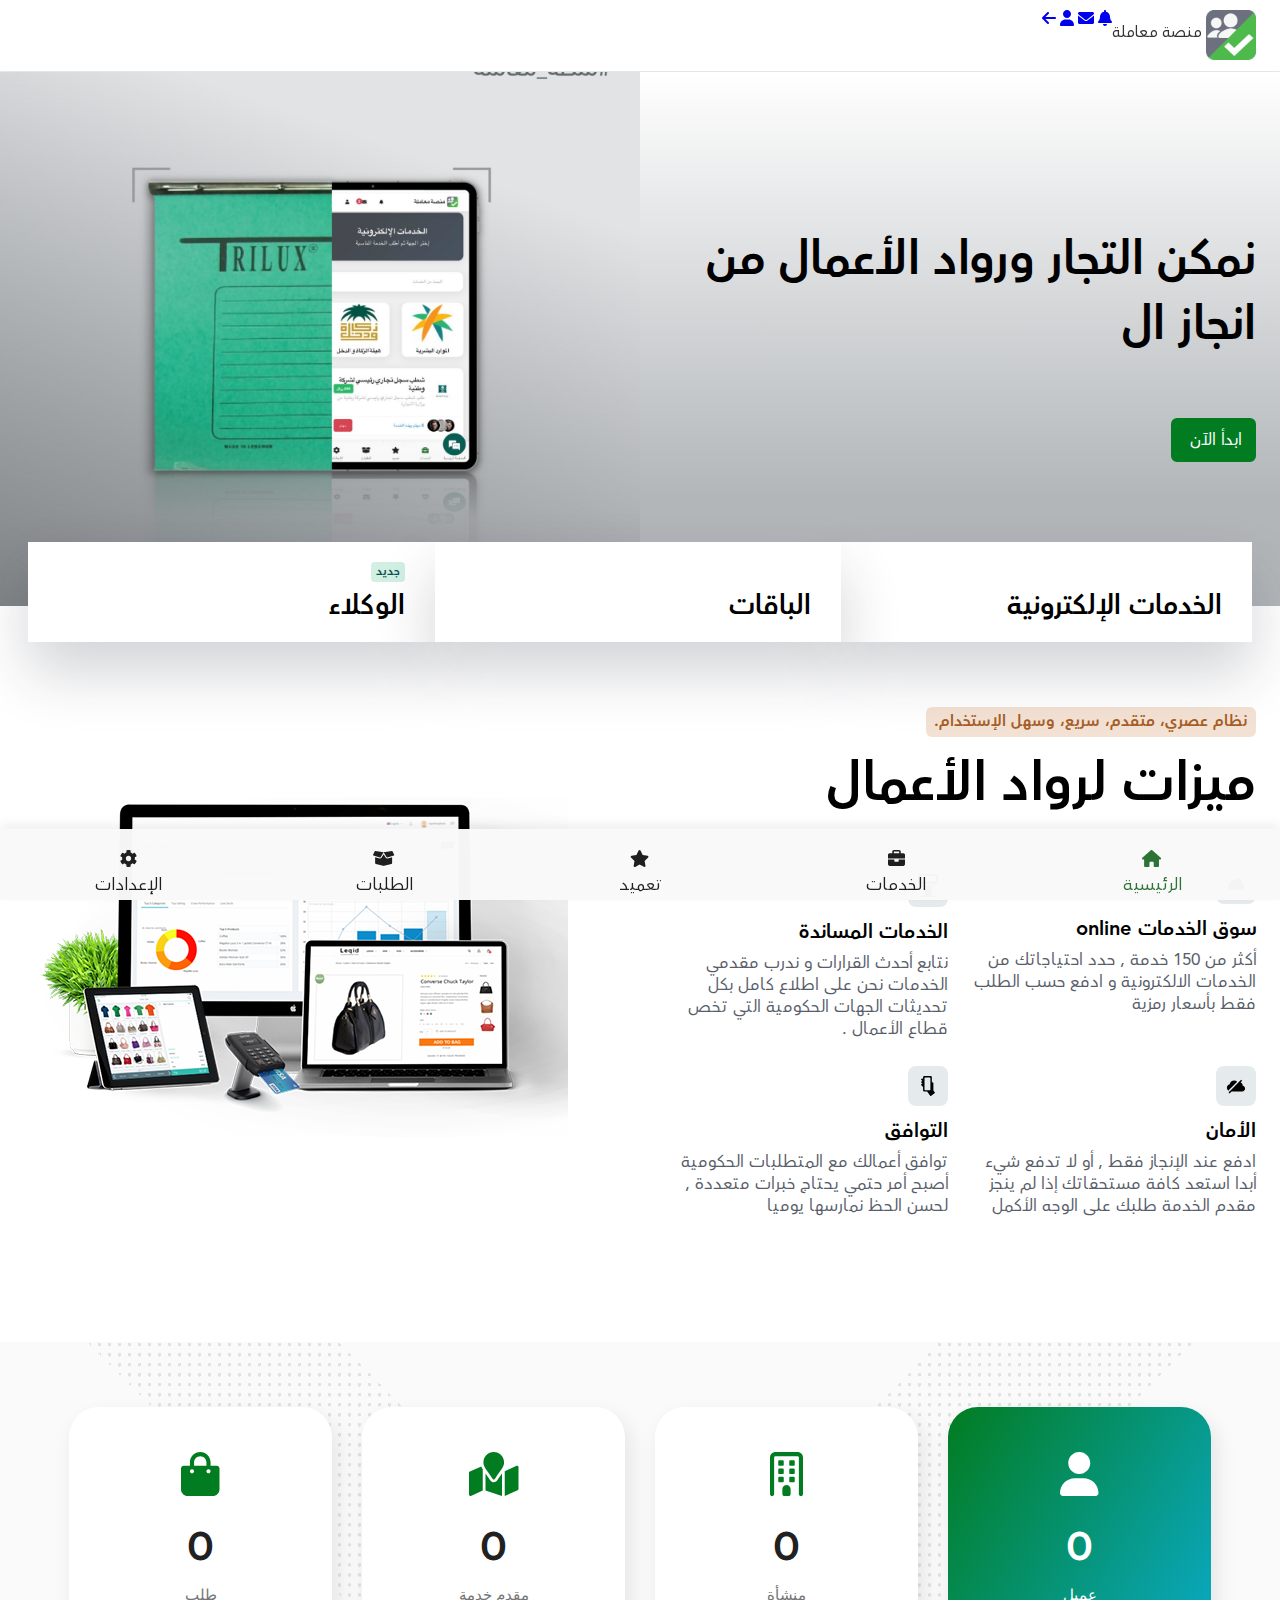
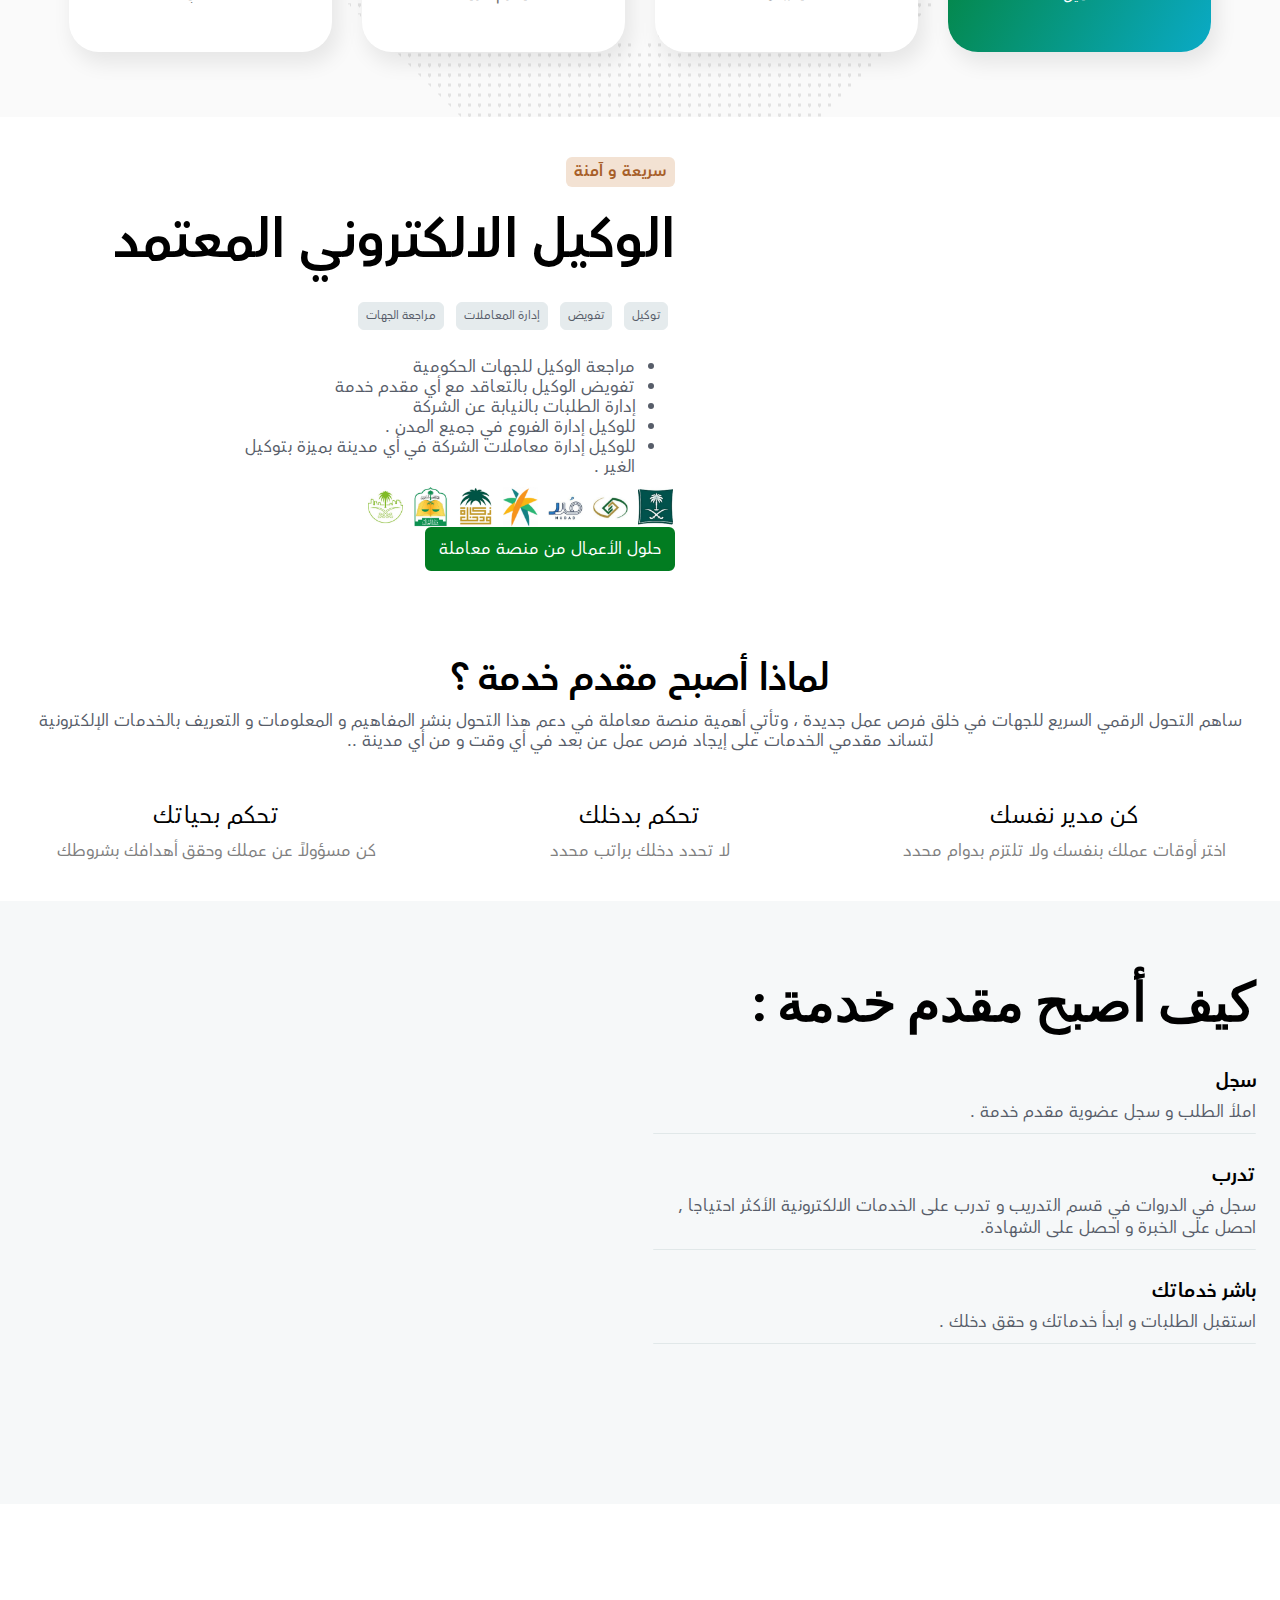
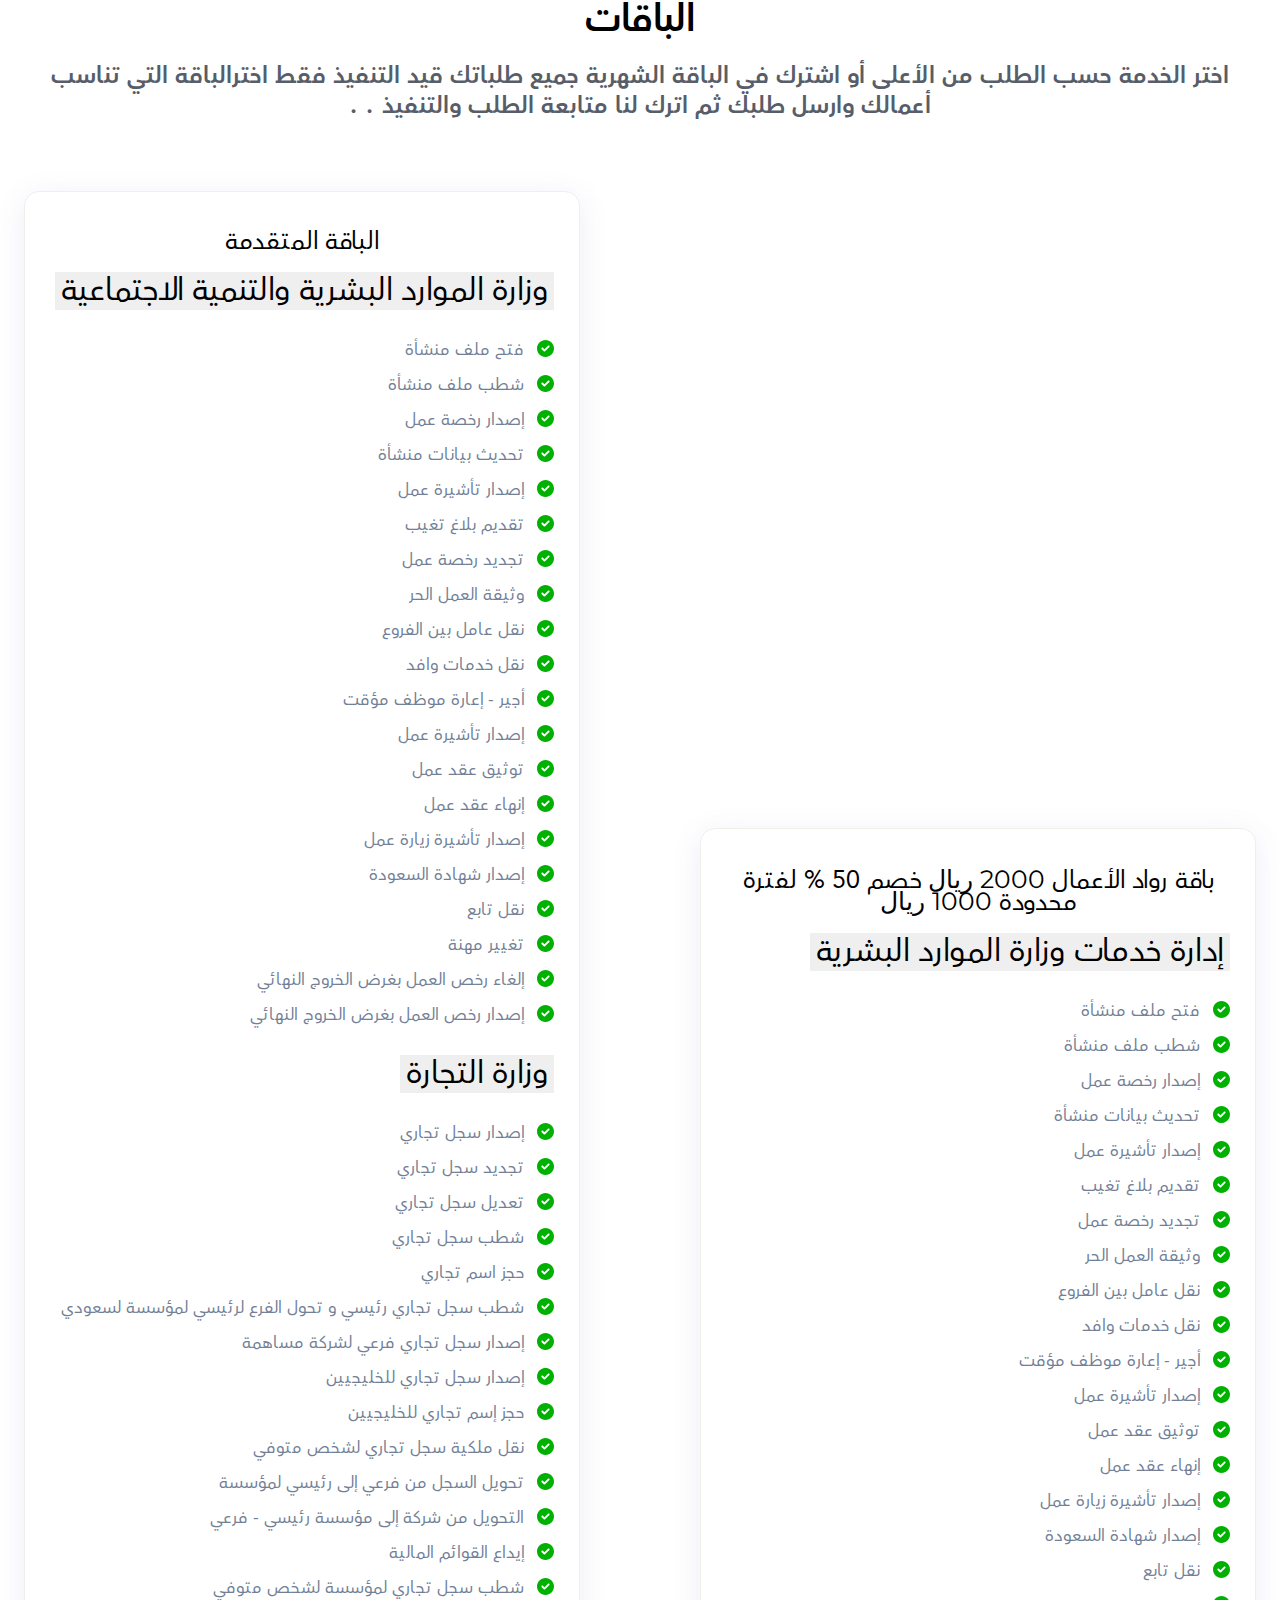
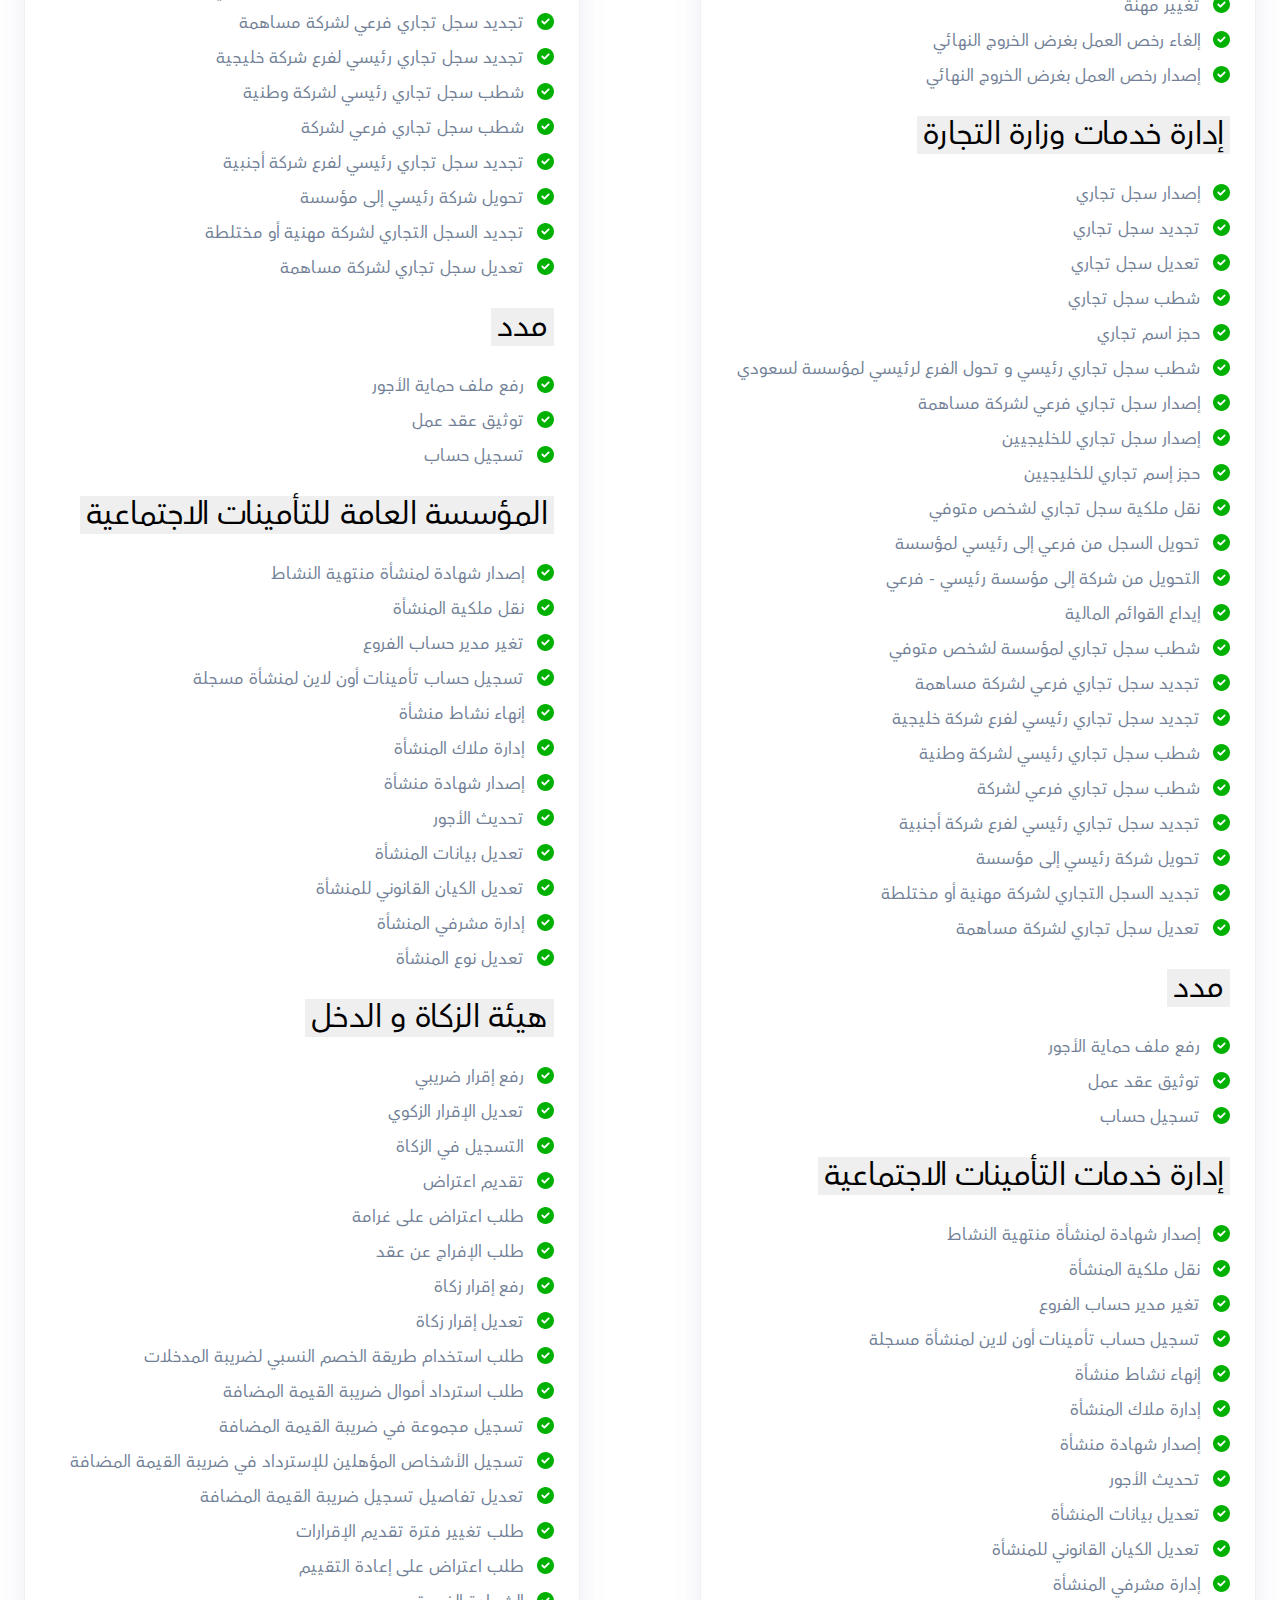
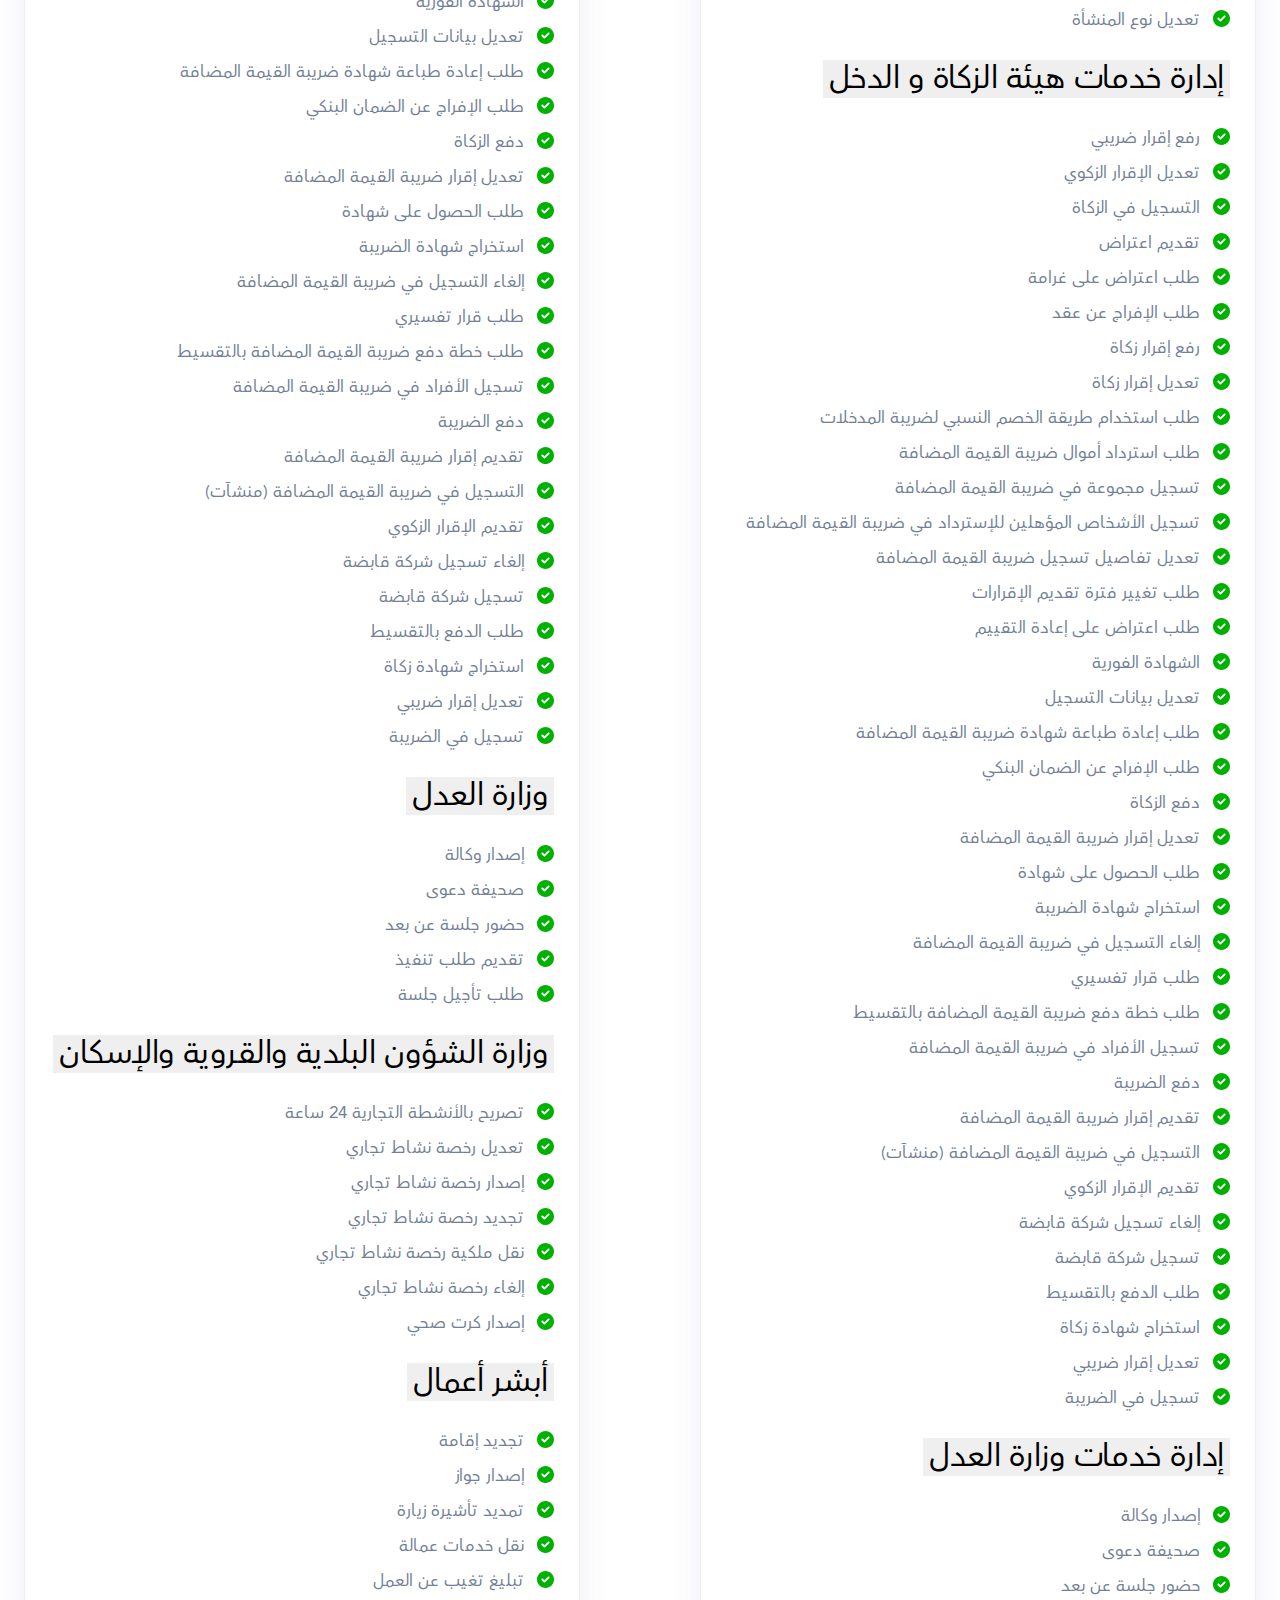
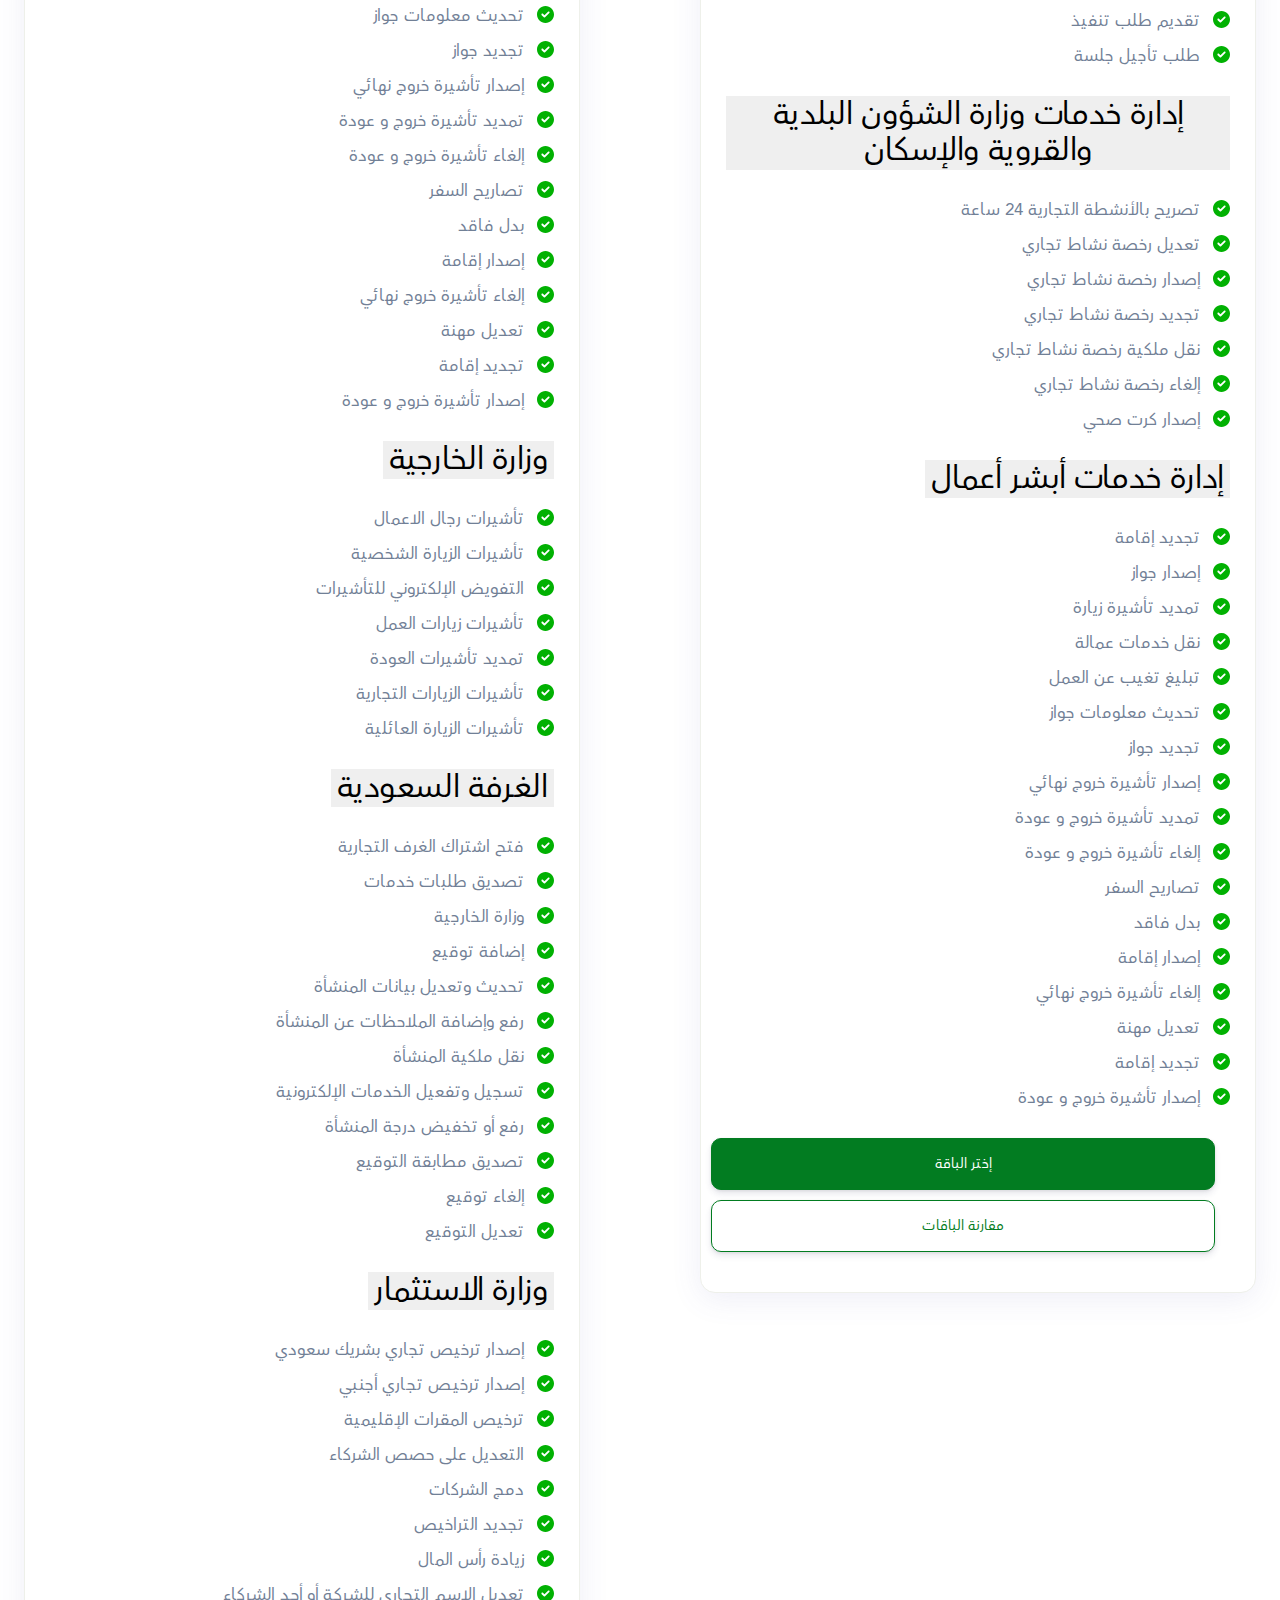
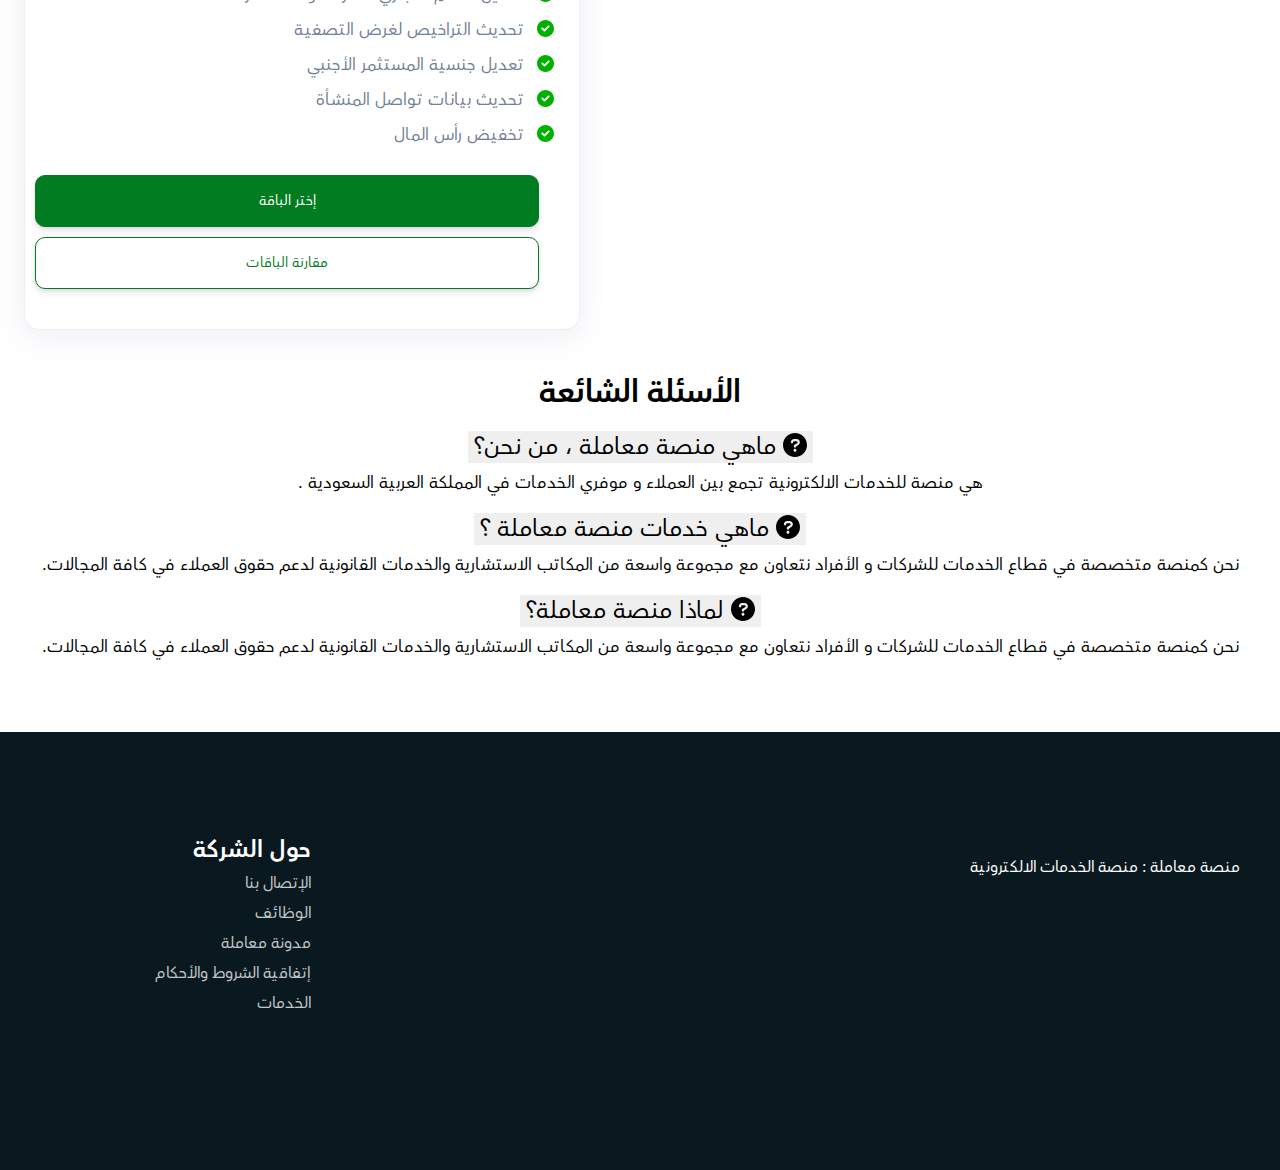
==== commit e9cc7c51: "front" ====
--- a/index.html
+++ b/index.html
@@ -128,7 +128,7 @@
             <div class="container">
                 <div class="solutionsbarmargin">
                     <div class="herobuttonsequalizer">
-                        <a href="restaurant-solution/index.html" class="herobutton left w-inline-block">
+                        <a href="#sec-1" class="herobutton left w-inline-block">
                             <div class="herobutton_textdev">
                                 <h1 class="servicestabs">
                                     <span class="heading2span">
@@ -141,7 +141,7 @@
                             </div>
                         </a>
                         <div class="herobuttons_secondwrapper">
-                            <a href="./pricing.html" class="herobutton center w-inline-block">
+                            <a href="#pricing" class="herobutton center w-inline-block">
                                 <div class="herobutton_textdev">
                                     <h1 class="servicestabs">
                                         <span class="heading2span">
@@ -348,13 +348,13 @@
 
                 </div>
 
-                <div class="container">
-                    <div class="row1">
+                <div class="container pt-5" id="sec-1">
+                    <div class="row1 pt-4">
                         <div class="row1-col photo">
                                                 <img  loading="lazy" alt="" data-src="./assets/images/map.jpeg" width="85%" class="lazyload" src="[data-uri]"><noscript><img src="wp-content/uploads/2021/06/5.png" loading="lazy" alt=""></noscript>
                         </div>
                         <div class="row1-col">
-                            <h6 class="solution restaurants">سريعة و آمنة</h6>
+                            <h6 class="solution restaurants mt-3">سريعة و آمنة</h6>
                             <div class="invesibledivider _8"></div>
                             <h1 class="h1">الوكيل الالكتروني المعتمد</h1>
                             <div>
@@ -373,20 +373,19 @@
                                         <li class="mt-1 mb-2 text-muted">للوكيل إدارة الفروع في جميع المدن . </li>
                                         <li class="mt-1 mb-2 text-muted">للوكيل إدارة معاملات الشركة في أي مدينة بميزة بتوكيل الغير .</li>
                                     </ul>
-                                      <div class="d-flex w-100 pe-3">
-                                          <img src="assets/images/1631309614.jpg" width="50px" height="50px" class="contain mx-1" alt="">
-                                          <img src="assets/images/1631309687.jpg" width="50px" height="50px" class="contain mx-1" alt="">
-                                          <img src="assets/images/1631309731.jpg" width="50px" height="50px" class="contain mx-1" alt="">
-                                          <img src="assets/images/1631309786.jpg" width="50px" height="50px" class="contain mx-1" alt="">
+                                      <div class="d-flex w-100 mb-3 pe-3">
+                                          <img src="assets/images/1631309614.jpg" width="40px" height="40px" class="contain mx-1" alt="">
+                                          <img src="assets/images/1631309687.jpg" width="40px" height="40px" class="contain mx-1" alt="">
+                                          <img src="assets/images/1631309731.jpg" width="40px" height="40px" class="contain mx-1" alt="">
+                                          <img src="assets/images/1631309786.jpg" width="40px" height="40px" class="contain mx-1" alt="">
+                                          <img src="assets/images/1631309828.jpg" width="40px" height="40px" class="contain mx-1" alt="">
+                                          <img src="assets/images/1631309861.jpg" width="40px" height="40px" class="contain mx-1" alt="">
+                                          <img src="assets/images/1631309906.jpg" width="40px" height="40px" class="contain mx-1" alt="">
                                       </div>
-                                      <div class="d-flex mt-2 mb-3 w-100 pe-3">
-                                          <img src="assets/images/1631309828.jpg" width="50px" height="50px" class="contain mx-1" alt="">
-                                          <img src="assets/images/1631309861.jpg" width="50px" height="50px" class="contain mx-1" alt="">
-                                          <img src="assets/images/1631309906.jpg" width="50px" height="50px" class="contain mx-1" alt="">
-                                      </div>
+
                                 </div>
                             </div>
-                            <a href="#" class="button dark w-button">حلول المدفوعات من  معاملة  </a>
+                            <a href="#" class="button dark w-button">حلول الأعمال من منصة معاملة</a>
                                                     
                             <div class="invesibledivider _36"></div>
                         </div>
@@ -396,11 +395,11 @@
             </div>
             <div>
 
-                <div class="container">
+                <div class="container pt-4">
                     <div class="py-4">
                         <div class="content text-center">
                             <h1 class="my-3 font-30">لماذا أصبح مقدم خدمة ؟</h1>
-                            <p class="w-60 text-muted mx-auto lh-base">
+                            <p class="w-75 text-muted mx-auto lh-base">
                                 ساهم التحول الرقمي السريع للجهات في خلق فرص عمل جديدة ، وتأتي أهمية منصة معاملة في دعم
                                 هذا التحول
                                 بنشر المفاهيم و المعلومات و التعريف بالخدمات الإلكترونية لتساند مقدمي الخدمات على إيجاد
@@ -471,11 +470,11 @@
                 </div>
             </div>
         <div class="section">
-            <div class="pricing py" id="pricing">
-                <div class="container">
+            <div class="pricing pt-5" id="pricing">
+                <div class="container pt-5">
                   <div class="rowing-table2">
                     <div class="w-100">
-                        <h3 class="h2">الباقات</h3>
+                        <h3 class="h2 pt-3">الباقات</h3>
                         <h3 class="h6 lh-base text-muted w-75 mx-auto">اختر الخدمة حسب الطلب من الأعلى أو اشترك في الباقة الشهرية
                             جميع طلباتك قيد التنفيذ فقط اخترالباقة التي تناسب أعمالك وارسل طلبك ثم اترك لنا متابعة الطلب والتنفيذ . .</h3>
                     </div>
@@ -2175,124 +2174,164 @@
                   </div>
                 </div>
               </div>
-            <div class="container py-4">
-                <div class="row w-100 mx-auto">
-                    <div class="col-md-12">
-                        <h2 class="text-center my-3">آراء العملاء</h2>
-                        <div class="owl-carousel owl-theme">
-                            <div class="item me-5">
-                                <div class="testimonial-item position-relative py-4 px-5-e rounded-10 shadow mx-3 my-2 bg-white h-100">
-                                    <img src="https://warqaa.ormediaco.com/storage/../front/assets/img/testimonials/testimonials-4.jpg" class="testimonial-img position-absolute end-n-40 rounded-10 w-90px contain" width="90px" height="90px" alt="">
-                                    <h3>احمد علي</h3>
-                                    <p>
-                                        <i class="bx bxs-quote-alt-left quote-icon-left"></i>
-                                        هناك حقيقة مثبتة منذ زمن طويل وهي أن المحتوى المقروء لصفحة ما سيلهي القارئ عن التركيز على الشكل الخارجي للنص أو شكل توضع الفقرات في الصفحة التي يقرأها
-                                        <i class="bx bxs-quote-alt-right quote-icon-right"></i>
-                                    </p>
+            <div class="container pt-4">
+                <div class="row justify-content-center w-100 mx-auto aos-init aos-animate" data-aos="fade-up" data-aos-delay="200">
+                    <div class="col-lg-10 text-center">
+                        <h2 class="my-3 pt-2">الأسئلة الشائعة</h2>
+                        <div class="accordion accordion-flush" id="faqlist">
+                            <div class="accordion-item mb-3 shadow-sm text-end border">
+                                <h3 class="accordion-header mt-0">
+                                    <button class="accordion-button collapsed" type="button" data-bs-toggle="collapse" data-bs-target="#faq-content-0000" aria-expanded="false">
+                                        <i class="fas fa-question-circle ms-2 text-success"></i>
+                                        ماهي منصة معاملة ، من نحن؟
+                                    </button>
+                                </h3>
+                                <div id="faq-content-0000" class="accordion-collapse collapse" data-bs-parent="#faqlist" style="">
+                                    <div class="accordion-body">هي منصة للخدمات الالكترونية تجمع بين العملاء و موفري الخدمات في المملكة العربية السعودية .</div>
                                 </div>
                             </div>
-                            <div class="item me-5">
-                                <div class="testimonial-item position-relative py-4 px-5-e rounded-10 shadow mx-3 my-2 bg-white h-100">
-                                    <img src="https://warqaa.ormediaco.com/storage/../front/assets/img/testimonials/testimonials-4.jpg" class="testimonial-img position-absolute end-n-40 rounded-10 w-90px contain" width="90px" height="90px" alt="">
-                                    <h3>احمد علي</h3>
-                                    <p>
-                                        <i class="bx bxs-quote-alt-left quote-icon-left"></i>
-                                        هناك حقيقة مثبتة منذ زمن طويل وهي أن المحتوى المقروء لصفحة ما سيلهي القارئ عن التركيز على الشكل الخارجي للنص أو شكل توضع الفقرات في الصفحة التي يقرأها
-                                        <i class="bx bxs-quote-alt-right quote-icon-right"></i>
-                                    </p>
+                            <div class="accordion-item mb-3 shadow-sm text-end border">
+                                <h3 class="accordion-header mt-0">
+                                    <button class="accordion-button collapsed" type="button" data-bs-toggle="collapse" data-bs-target="#faq-content-1111" aria-expanded="false">
+                                        <i class="fas fa-question-circle ms-2 text-success"></i>
+                                        ماهي خدمات منصة معاملة ؟
+                                    </button>
+                                </h3>
+                                <div id="faq-content-1111" class="accordion-collapse collapse" data-bs-parent="#faqlist" style="">
+                                    <div class="accordion-body">نحن كمنصة متخصصة في قطاع الخدمات للشركات و الأفراد نتعاون مع مجموعة واسعة من المكاتب الاستشارية والخدمات القانونية لدعم حقوق العملاء في كافة المجالات.</div>
                                 </div>
                             </div>
-                            <div class="item me-5">
-                                <div class="testimonial-item position-relative py-4 px-5-e rounded-10 shadow mx-3 my-2 bg-white h-100">
-                                    <img src="https://warqaa.ormediaco.com/storage/../front/assets/img/testimonials/testimonials-4.jpg" class="testimonial-img position-absolute end-n-40 rounded-10 w-90px contain" width="90px" height="90px" alt="">
-                                    <h3>احمد علي</h3>
-                                    <p>
-                                        <i class="bx bxs-quote-alt-left quote-icon-left"></i>
-                                        هناك حقيقة مثبتة منذ زمن طويل وهي أن المحتوى المقروء لصفحة ما سيلهي القارئ عن التركيز على الشكل الخارجي للنص أو شكل توضع الفقرات في الصفحة التي يقرأها
-                                        <i class="bx bxs-quote-alt-right quote-icon-right"></i>
-                                    </p>
-                                </div>
-                            </div>
-                            <div class="item me-5">
-                                <div class="testimonial-item position-relative py-4 px-5-e rounded-10 shadow mx-3 my-2 bg-white h-100">
-                                    <img src="https://warqaa.ormediaco.com/storage/../front/assets/img/testimonials/testimonials-4.jpg" class="testimonial-img position-absolute end-n-40 rounded-10 w-90px contain" width="90px" height="90px" alt="">
-                                    <h3>احمد علي</h3>
-                                    <p>
-                                        <i class="bx bxs-quote-alt-left quote-icon-left"></i>
-                                        هناك حقيقة مثبتة منذ زمن طويل وهي أن المحتوى المقروء لصفحة ما سيلهي القارئ عن التركيز على الشكل الخارجي للنص أو شكل توضع الفقرات في الصفحة التي يقرأها
-                                        <i class="bx bxs-quote-alt-right quote-icon-right"></i>
-                                    </p>
-                                </div>
-                            </div>
-                            <div class="item me-5">
-                                <div class="testimonial-item position-relative py-4 px-5-e rounded-10 shadow mx-3 my-2 bg-white h-100">
-                                    <img src="https://warqaa.ormediaco.com/storage/../front/assets/img/testimonials/testimonials-4.jpg" class="testimonial-img position-absolute end-n-40 rounded-10 w-90px contain" width="90px" height="90px" alt="">
-                                    <h3>احمد علي</h3>
-                                    <p>
-                                        <i class="bx bxs-quote-alt-left quote-icon-left"></i>
-                                        هناك حقيقة مثبتة منذ زمن طويل وهي أن المحتوى المقروء لصفحة ما سيلهي القارئ عن التركيز على الشكل الخارجي للنص أو شكل توضع الفقرات في الصفحة التي يقرأها
-                                        <i class="bx bxs-quote-alt-right quote-icon-right"></i>
-                                    </p>
-                                </div>
-                            </div>
-                            <div class="item me-5">
-                                <div class="testimonial-item position-relative py-4 px-5-e rounded-10 shadow mx-3 my-2 bg-white h-100">
-                                    <img src="https://warqaa.ormediaco.com/storage/../front/assets/img/testimonials/testimonials-4.jpg" class="testimonial-img position-absolute end-n-40 rounded-10 w-90px contain" width="90px" height="90px" alt="">
-                                    <h3>احمد علي</h3>
-                                    <p>
-                                        <i class="bx bxs-quote-alt-left quote-icon-left"></i>
-                                        هناك حقيقة مثبتة منذ زمن طويل وهي أن المحتوى المقروء لصفحة ما سيلهي القارئ عن التركيز على الشكل الخارجي للنص أو شكل توضع الفقرات في الصفحة التي يقرأها
-                                        <i class="bx bxs-quote-alt-right quote-icon-right"></i>
-                                    </p>
-                                </div>
-                            </div>
-                            <div class="item me-5">
-                                <div class="testimonial-item position-relative py-4 px-5-e rounded-10 shadow mx-3 my-2 bg-white h-100">
-                                    <img src="https://warqaa.ormediaco.com/storage/../front/assets/img/testimonials/testimonials-4.jpg" class="testimonial-img position-absolute end-n-40 rounded-10 w-90px contain" width="90px" height="90px" alt="">
-                                    <h3>احمد علي</h3>
-                                    <p>
-                                        <i class="bx bxs-quote-alt-left quote-icon-left"></i>
-                                        هناك حقيقة مثبتة منذ زمن طويل وهي أن المحتوى المقروء لصفحة ما سيلهي القارئ عن التركيز على الشكل الخارجي للنص أو شكل توضع الفقرات في الصفحة التي يقرأها
-                                        <i class="bx bxs-quote-alt-right quote-icon-right"></i>
-                                    </p>
-                                </div>
-                            </div>
-                            <div class="item me-5">
-                                <div class="testimonial-item position-relative py-4 px-5-e rounded-10 shadow mx-3 my-2 bg-white h-100">
-                                    <img src="https://warqaa.ormediaco.com/storage/../front/assets/img/testimonials/testimonials-4.jpg" class="testimonial-img position-absolute end-n-40 rounded-10 w-90px contain" width="90px" height="90px" alt="">
-                                    <h3>احمد علي</h3>
-                                    <p>
-                                        <i class="bx bxs-quote-alt-left quote-icon-left"></i>
-                                        هناك حقيقة مثبتة منذ زمن طويل وهي أن المحتوى المقروء لصفحة ما سيلهي القارئ عن التركيز على الشكل الخارجي للنص أو شكل توضع الفقرات في الصفحة التي يقرأها
-                                        <i class="bx bxs-quote-alt-right quote-icon-right"></i>
-                                    </p>
-                                </div>
-                            </div>
-                            <div class="item me-5">
-                                <div class="testimonial-item position-relative py-4 px-5-e rounded-10 shadow mx-3 my-2 bg-white h-100">
-                                    <img src="https://warqaa.ormediaco.com/storage/../front/assets/img/testimonials/testimonials-4.jpg" class="testimonial-img position-absolute end-n-40 rounded-10 w-90px contain" width="90px" height="90px" alt="">
-                                    <h3>احمد علي</h3>
-                                    <p>
-                                        <i class="bx bxs-quote-alt-left quote-icon-left"></i>
-                                        هناك حقيقة مثبتة منذ زمن طويل وهي أن المحتوى المقروء لصفحة ما سيلهي القارئ عن التركيز على الشكل الخارجي للنص أو شكل توضع الفقرات في الصفحة التي يقرأها
-                                        <i class="bx bxs-quote-alt-right quote-icon-right"></i>
-                                    </p>
-                                </div>
-                            </div>
-                            <div class="item me-5">
-                                <div class="testimonial-item position-relative py-4 px-5-e rounded-10 shadow mx-3 my-2 bg-white h-100">
-                                    <img src="https://warqaa.ormediaco.com/storage/../front/assets/img/testimonials/testimonials-4.jpg" class="testimonial-img position-absolute end-n-40 rounded-10 w-90px contain" width="90px" height="90px" alt="">
-                                    <h3>احمد علي</h3>
-                                    <p>
-                                        <i class="bx bxs-quote-alt-left quote-icon-left"></i>
-                                        هناك حقيقة مثبتة منذ زمن طويل وهي أن المحتوى المقروء لصفحة ما سيلهي القارئ عن التركيز على الشكل الخارجي للنص أو شكل توضع الفقرات في الصفحة التي يقرأها
-                                        <i class="bx bxs-quote-alt-right quote-icon-right"></i>
-                                    </p>
+                            <div class="accordion-item mb-3 shadow-sm text-end border">
+                                <h3 class="accordion-header mt-0">
+                                    <button class="accordion-button collapsed" type="button" data-bs-toggle="collapse" data-bs-target="#faq-content-2222" aria-expanded="false">
+                                        <i class="fas fa-question-circle ms-2 text-success"></i>
+                                        لماذا منصة معاملة؟
+                                    </button>
+                                </h3>
+                                <div id="faq-content-2222" class="accordion-collapse collapse" data-bs-parent="#faqlist" style="">
+                                    <div class="accordion-body">نحن كمنصة متخصصة في قطاع الخدمات للشركات و الأفراد نتعاون مع مجموعة واسعة من المكاتب الاستشارية والخدمات القانونية لدعم حقوق العملاء في كافة المجالات.</div>
                                 </div>
                             </div>
                         </div>
                     </div>
                 </div>
+<!--                <div class="row w-100 mx-auto">-->
+<!--                    <div class="col-md-12">-->
+<!--                        <h2 class="text-center my-3">آراء العملاء</h2>-->
+<!--                        <div class="owl-carousel owl-theme">-->
+<!--                            <div class="item me-5">-->
+<!--                                <div class="testimonial-item position-relative py-4 px-5-e rounded-10 shadow mx-3 my-2 bg-white h-100">-->
+<!--                                    <img src="https://warqaa.ormediaco.com/storage/../front/assets/img/testimonials/testimonials-4.jpg" class="testimonial-img position-absolute end-n-40 rounded-10 w-90px contain" width="90px" height="90px" alt="">-->
+<!--                                    <h3>احمد علي</h3>-->
+<!--                                    <p>-->
+<!--                                        <i class="bx bxs-quote-alt-left quote-icon-left"></i>-->
+<!--                                        هناك حقيقة مثبتة منذ زمن طويل وهي أن المحتوى المقروء لصفحة ما سيلهي القارئ عن التركيز على الشكل الخارجي للنص أو شكل توضع الفقرات في الصفحة التي يقرأها-->
+<!--                                        <i class="bx bxs-quote-alt-right quote-icon-right"></i>-->
+<!--                                    </p>-->
+<!--                                </div>-->
+<!--                            </div>-->
+<!--                            <div class="item me-5">-->
+<!--                                <div class="testimonial-item position-relative py-4 px-5-e rounded-10 shadow mx-3 my-2 bg-white h-100">-->
+<!--                                    <img src="https://warqaa.ormediaco.com/storage/../front/assets/img/testimonials/testimonials-4.jpg" class="testimonial-img position-absolute end-n-40 rounded-10 w-90px contain" width="90px" height="90px" alt="">-->
+<!--                                    <h3>احمد علي</h3>-->
+<!--                                    <p>-->
+<!--                                        <i class="bx bxs-quote-alt-left quote-icon-left"></i>-->
+<!--                                        هناك حقيقة مثبتة منذ زمن طويل وهي أن المحتوى المقروء لصفحة ما سيلهي القارئ عن التركيز على الشكل الخارجي للنص أو شكل توضع الفقرات في الصفحة التي يقرأها-->
+<!--                                        <i class="bx bxs-quote-alt-right quote-icon-right"></i>-->
+<!--                                    </p>-->
+<!--                                </div>-->
+<!--                            </div>-->
+<!--                            <div class="item me-5">-->
+<!--                                <div class="testimonial-item position-relative py-4 px-5-e rounded-10 shadow mx-3 my-2 bg-white h-100">-->
+<!--                                    <img src="https://warqaa.ormediaco.com/storage/../front/assets/img/testimonials/testimonials-4.jpg" class="testimonial-img position-absolute end-n-40 rounded-10 w-90px contain" width="90px" height="90px" alt="">-->
+<!--                                    <h3>احمد علي</h3>-->
+<!--                                    <p>-->
+<!--                                        <i class="bx bxs-quote-alt-left quote-icon-left"></i>-->
+<!--                                        هناك حقيقة مثبتة منذ زمن طويل وهي أن المحتوى المقروء لصفحة ما سيلهي القارئ عن التركيز على الشكل الخارجي للنص أو شكل توضع الفقرات في الصفحة التي يقرأها-->
+<!--                                        <i class="bx bxs-quote-alt-right quote-icon-right"></i>-->
+<!--                                    </p>-->
+<!--                                </div>-->
+<!--                            </div>-->
+<!--                            <div class="item me-5">-->
+<!--                                <div class="testimonial-item position-relative py-4 px-5-e rounded-10 shadow mx-3 my-2 bg-white h-100">-->
+<!--                                    <img src="https://warqaa.ormediaco.com/storage/../front/assets/img/testimonials/testimonials-4.jpg" class="testimonial-img position-absolute end-n-40 rounded-10 w-90px contain" width="90px" height="90px" alt="">-->
+<!--                                    <h3>احمد علي</h3>-->
+<!--                                    <p>-->
+<!--                                        <i class="bx bxs-quote-alt-left quote-icon-left"></i>-->
+<!--                                        هناك حقيقة مثبتة منذ زمن طويل وهي أن المحتوى المقروء لصفحة ما سيلهي القارئ عن التركيز على الشكل الخارجي للنص أو شكل توضع الفقرات في الصفحة التي يقرأها-->
+<!--                                        <i class="bx bxs-quote-alt-right quote-icon-right"></i>-->
+<!--                                    </p>-->
+<!--                                </div>-->
+<!--                            </div>-->
+<!--                            <div class="item me-5">-->
+<!--                                <div class="testimonial-item position-relative py-4 px-5-e rounded-10 shadow mx-3 my-2 bg-white h-100">-->
+<!--                                    <img src="https://warqaa.ormediaco.com/storage/../front/assets/img/testimonials/testimonials-4.jpg" class="testimonial-img position-absolute end-n-40 rounded-10 w-90px contain" width="90px" height="90px" alt="">-->
+<!--                                    <h3>احمد علي</h3>-->
+<!--                                    <p>-->
+<!--                                        <i class="bx bxs-quote-alt-left quote-icon-left"></i>-->
+<!--                                        هناك حقيقة مثبتة منذ زمن طويل وهي أن المحتوى المقروء لصفحة ما سيلهي القارئ عن التركيز على الشكل الخارجي للنص أو شكل توضع الفقرات في الصفحة التي يقرأها-->
+<!--                                        <i class="bx bxs-quote-alt-right quote-icon-right"></i>-->
+<!--                                    </p>-->
+<!--                                </div>-->
+<!--                            </div>-->
+<!--                            <div class="item me-5">-->
+<!--                                <div class="testimonial-item position-relative py-4 px-5-e rounded-10 shadow mx-3 my-2 bg-white h-100">-->
+<!--                                    <img src="https://warqaa.ormediaco.com/storage/../front/assets/img/testimonials/testimonials-4.jpg" class="testimonial-img position-absolute end-n-40 rounded-10 w-90px contain" width="90px" height="90px" alt="">-->
+<!--                                    <h3>احمد علي</h3>-->
+<!--                                    <p>-->
+<!--                                        <i class="bx bxs-quote-alt-left quote-icon-left"></i>-->
+<!--                                        هناك حقيقة مثبتة منذ زمن طويل وهي أن المحتوى المقروء لصفحة ما سيلهي القارئ عن التركيز على الشكل الخارجي للنص أو شكل توضع الفقرات في الصفحة التي يقرأها-->
+<!--                                        <i class="bx bxs-quote-alt-right quote-icon-right"></i>-->
+<!--                                    </p>-->
+<!--                                </div>-->
+<!--                            </div>-->
+<!--                            <div class="item me-5">-->
+<!--                                <div class="testimonial-item position-relative py-4 px-5-e rounded-10 shadow mx-3 my-2 bg-white h-100">-->
+<!--                                    <img src="https://warqaa.ormediaco.com/storage/../front/assets/img/testimonials/testimonials-4.jpg" class="testimonial-img position-absolute end-n-40 rounded-10 w-90px contain" width="90px" height="90px" alt="">-->
+<!--                                    <h3>احمد علي</h3>-->
+<!--                                    <p>-->
+<!--                                        <i class="bx bxs-quote-alt-left quote-icon-left"></i>-->
+<!--                                        هناك حقيقة مثبتة منذ زمن طويل وهي أن المحتوى المقروء لصفحة ما سيلهي القارئ عن التركيز على الشكل الخارجي للنص أو شكل توضع الفقرات في الصفحة التي يقرأها-->
+<!--                                        <i class="bx bxs-quote-alt-right quote-icon-right"></i>-->
+<!--                                    </p>-->
+<!--                                </div>-->
+<!--                            </div>-->
+<!--                            <div class="item me-5">-->
+<!--                                <div class="testimonial-item position-relative py-4 px-5-e rounded-10 shadow mx-3 my-2 bg-white h-100">-->
+<!--                                    <img src="https://warqaa.ormediaco.com/storage/../front/assets/img/testimonials/testimonials-4.jpg" class="testimonial-img position-absolute end-n-40 rounded-10 w-90px contain" width="90px" height="90px" alt="">-->
+<!--                                    <h3>احمد علي</h3>-->
+<!--                                    <p>-->
+<!--                                        <i class="bx bxs-quote-alt-left quote-icon-left"></i>-->
+<!--                                        هناك حقيقة مثبتة منذ زمن طويل وهي أن المحتوى المقروء لصفحة ما سيلهي القارئ عن التركيز على الشكل الخارجي للنص أو شكل توضع الفقرات في الصفحة التي يقرأها-->
+<!--                                        <i class="bx bxs-quote-alt-right quote-icon-right"></i>-->
+<!--                                    </p>-->
+<!--                                </div>-->
+<!--                            </div>-->
+<!--                            <div class="item me-5">-->
+<!--                                <div class="testimonial-item position-relative py-4 px-5-e rounded-10 shadow mx-3 my-2 bg-white h-100">-->
+<!--                                    <img src="https://warqaa.ormediaco.com/storage/../front/assets/img/testimonials/testimonials-4.jpg" class="testimonial-img position-absolute end-n-40 rounded-10 w-90px contain" width="90px" height="90px" alt="">-->
+<!--                                    <h3>احمد علي</h3>-->
+<!--                                    <p>-->
+<!--                                        <i class="bx bxs-quote-alt-left quote-icon-left"></i>-->
+<!--                                        هناك حقيقة مثبتة منذ زمن طويل وهي أن المحتوى المقروء لصفحة ما سيلهي القارئ عن التركيز على الشكل الخارجي للنص أو شكل توضع الفقرات في الصفحة التي يقرأها-->
+<!--                                        <i class="bx bxs-quote-alt-right quote-icon-right"></i>-->
+<!--                                    </p>-->
+<!--                                </div>-->
+<!--                            </div>-->
+<!--                            <div class="item me-5">-->
+<!--                                <div class="testimonial-item position-relative py-4 px-5-e rounded-10 shadow mx-3 my-2 bg-white h-100">-->
+<!--                                    <img src="https://warqaa.ormediaco.com/storage/../front/assets/img/testimonials/testimonials-4.jpg" class="testimonial-img position-absolute end-n-40 rounded-10 w-90px contain" width="90px" height="90px" alt="">-->
+<!--                                    <h3>احمد علي</h3>-->
+<!--                                    <p>-->
+<!--                                        <i class="bx bxs-quote-alt-left quote-icon-left"></i>-->
+<!--                                        هناك حقيقة مثبتة منذ زمن طويل وهي أن المحتوى المقروء لصفحة ما سيلهي القارئ عن التركيز على الشكل الخارجي للنص أو شكل توضع الفقرات في الصفحة التي يقرأها-->
+<!--                                        <i class="bx bxs-quote-alt-right quote-icon-right"></i>-->
+<!--                                    </p>-->
+<!--                                </div>-->
+<!--                            </div>-->
+<!--                        </div>-->
+<!--                    </div>-->
+<!--                </div>-->
 
             </div>
 
@@ -2372,50 +2411,6 @@
                                                                                     <!-- dynamic Solutions menu end -->                
                     </ul>
                     </div>
-                    <div class="footer-menu-column">
-                    <h6 class="h6-small"> الخدمات المحاسبية المتكاملة
-                    </h6>
-                    <ul role="list" class="link-list w-list-unstyled">
-                        <li>
-                            <a href="#" class="hover-link text-white">    	التدريب</a>
-                        </li>
-                        <li>
-                            <a href="#" class="hover-link text-white">   الإعداد والتهيئة  </a>
-                        </li>
-                        <li>
-                            <a href="#" class="hover-link text-white">         الأسعار  </a>
-                        </li>
-                        <li>
-                            <a href="#" class="hover-link text-white">     التطبيق       </a>
-                        </li>
-                        <li>
-                            <a href="#" class="hover-link text-white">         الشروط والأحكام         </a>
-                        </li>
-                        <li>
-                            <a href="#" class="hover-link text-white">           التخصيص         </a>
-                        </li>
-                    </ul>
-                    </div>
-                    </div> 
-                    <div class="footer-menu-column">
-                    <h6 class="h6-small"> معاملة</h6>
-                    <ul role="list" class="link-list w-list-unstyled">
-                        <!-- dynamic About menu -->
-                                                            <li>
-                        <a href="about/index.html" target="_blank" class="hover-link text-white"> لماذا معاملة</a>
-                        </li>
-                        <li>
-                        <a href="terms/index.html" target="_blank" class="hover-link text-white"> الأسعار </a>
-                        </li>
-                        <li>
-                            <a href="terms/index.html" target="_blank" class="hover-link text-white">  المنتجات </a>
-                        </li>
-                        <li>
-                            <a href="terms/index.html" target="_blank" class="hover-link text-white">   المدونة </a>
-                        </li>
-                        <!-- dynamic About menu end -->
-                    </ul>
-                    </div>
                 </div>
             </div>
         </div>
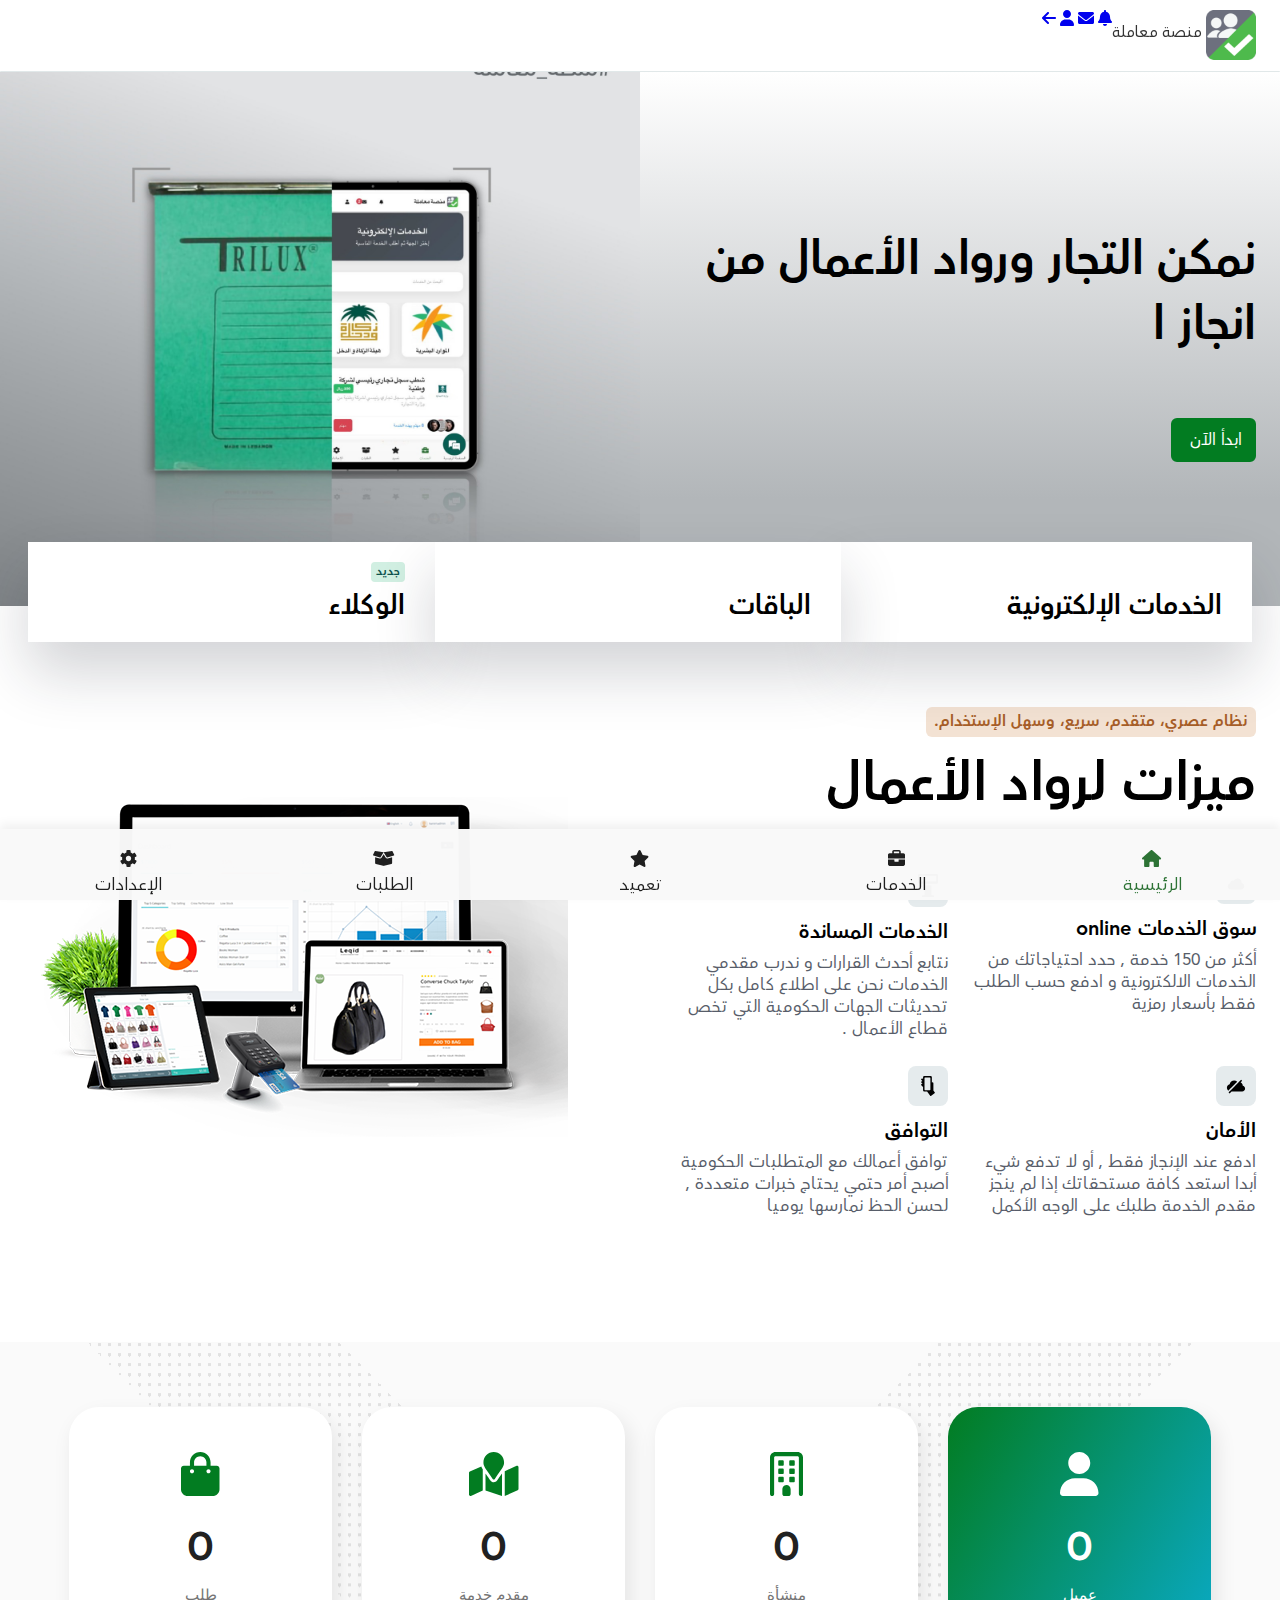
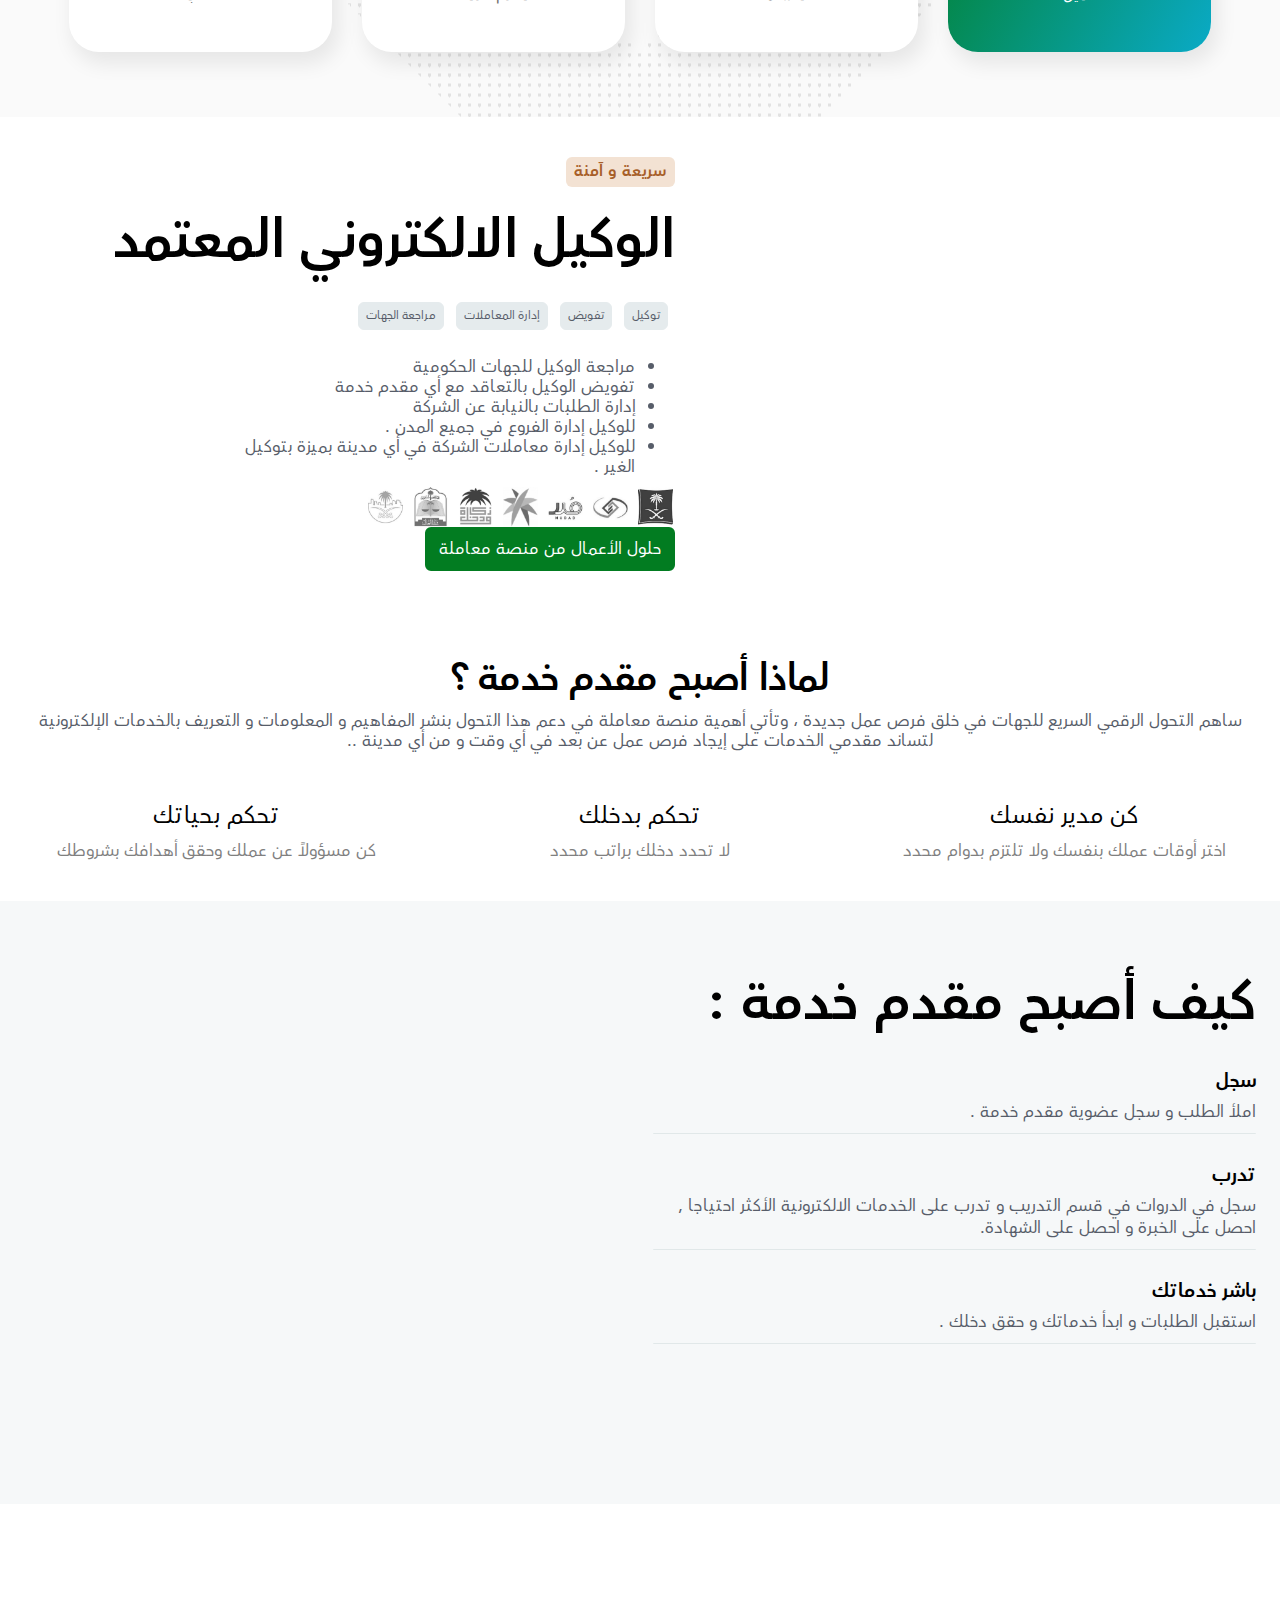
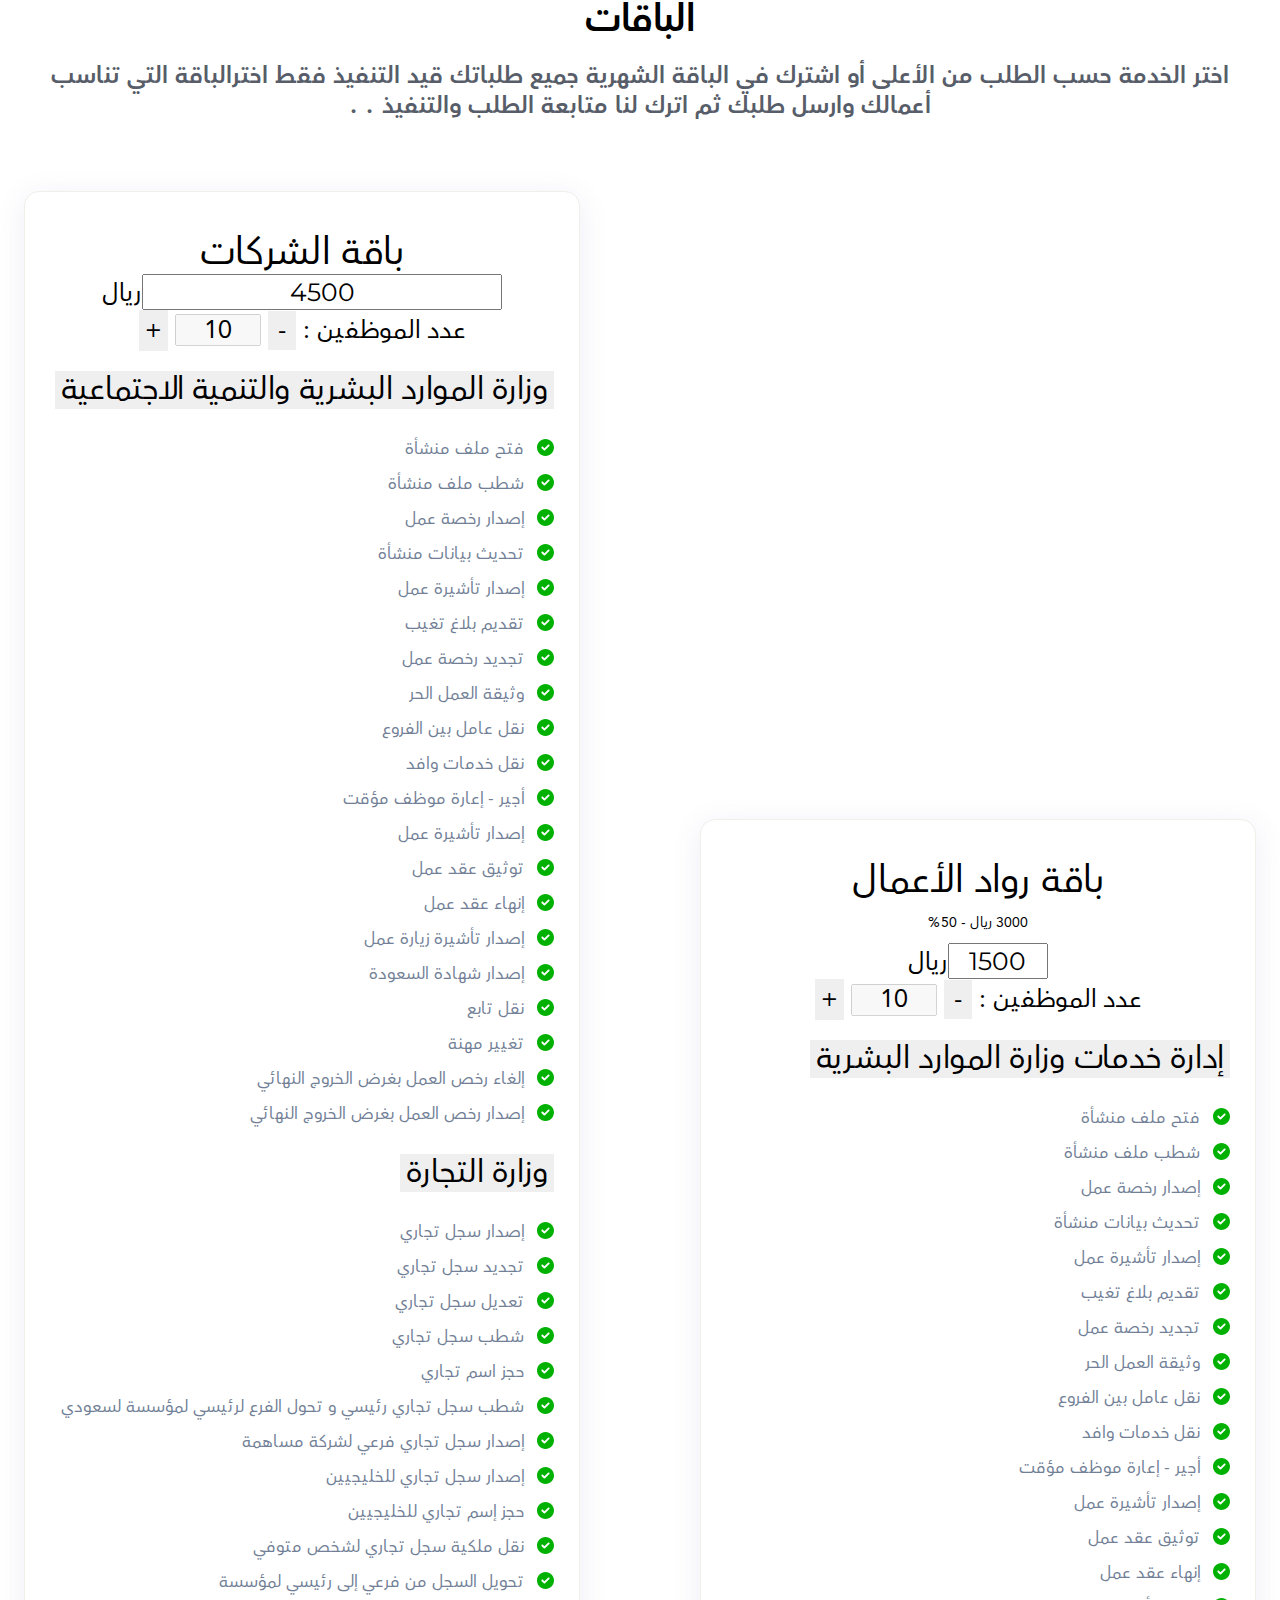
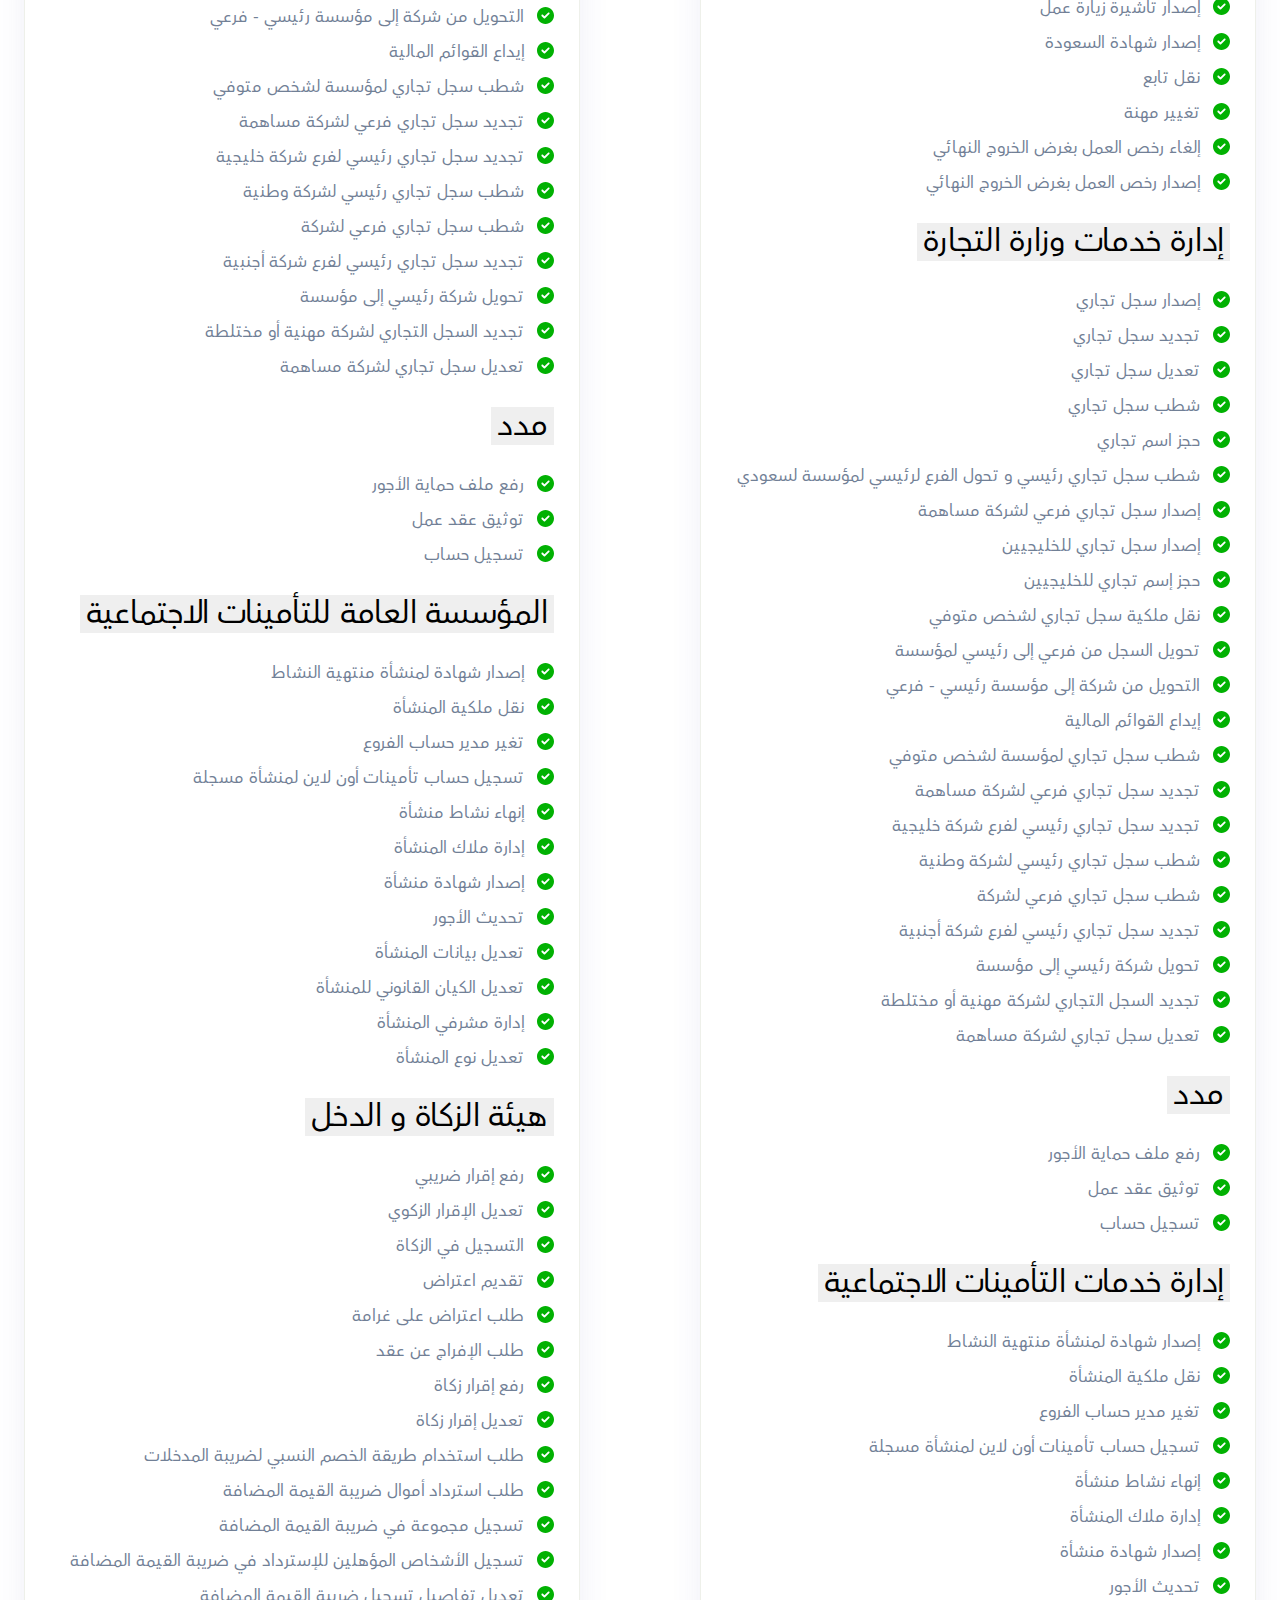
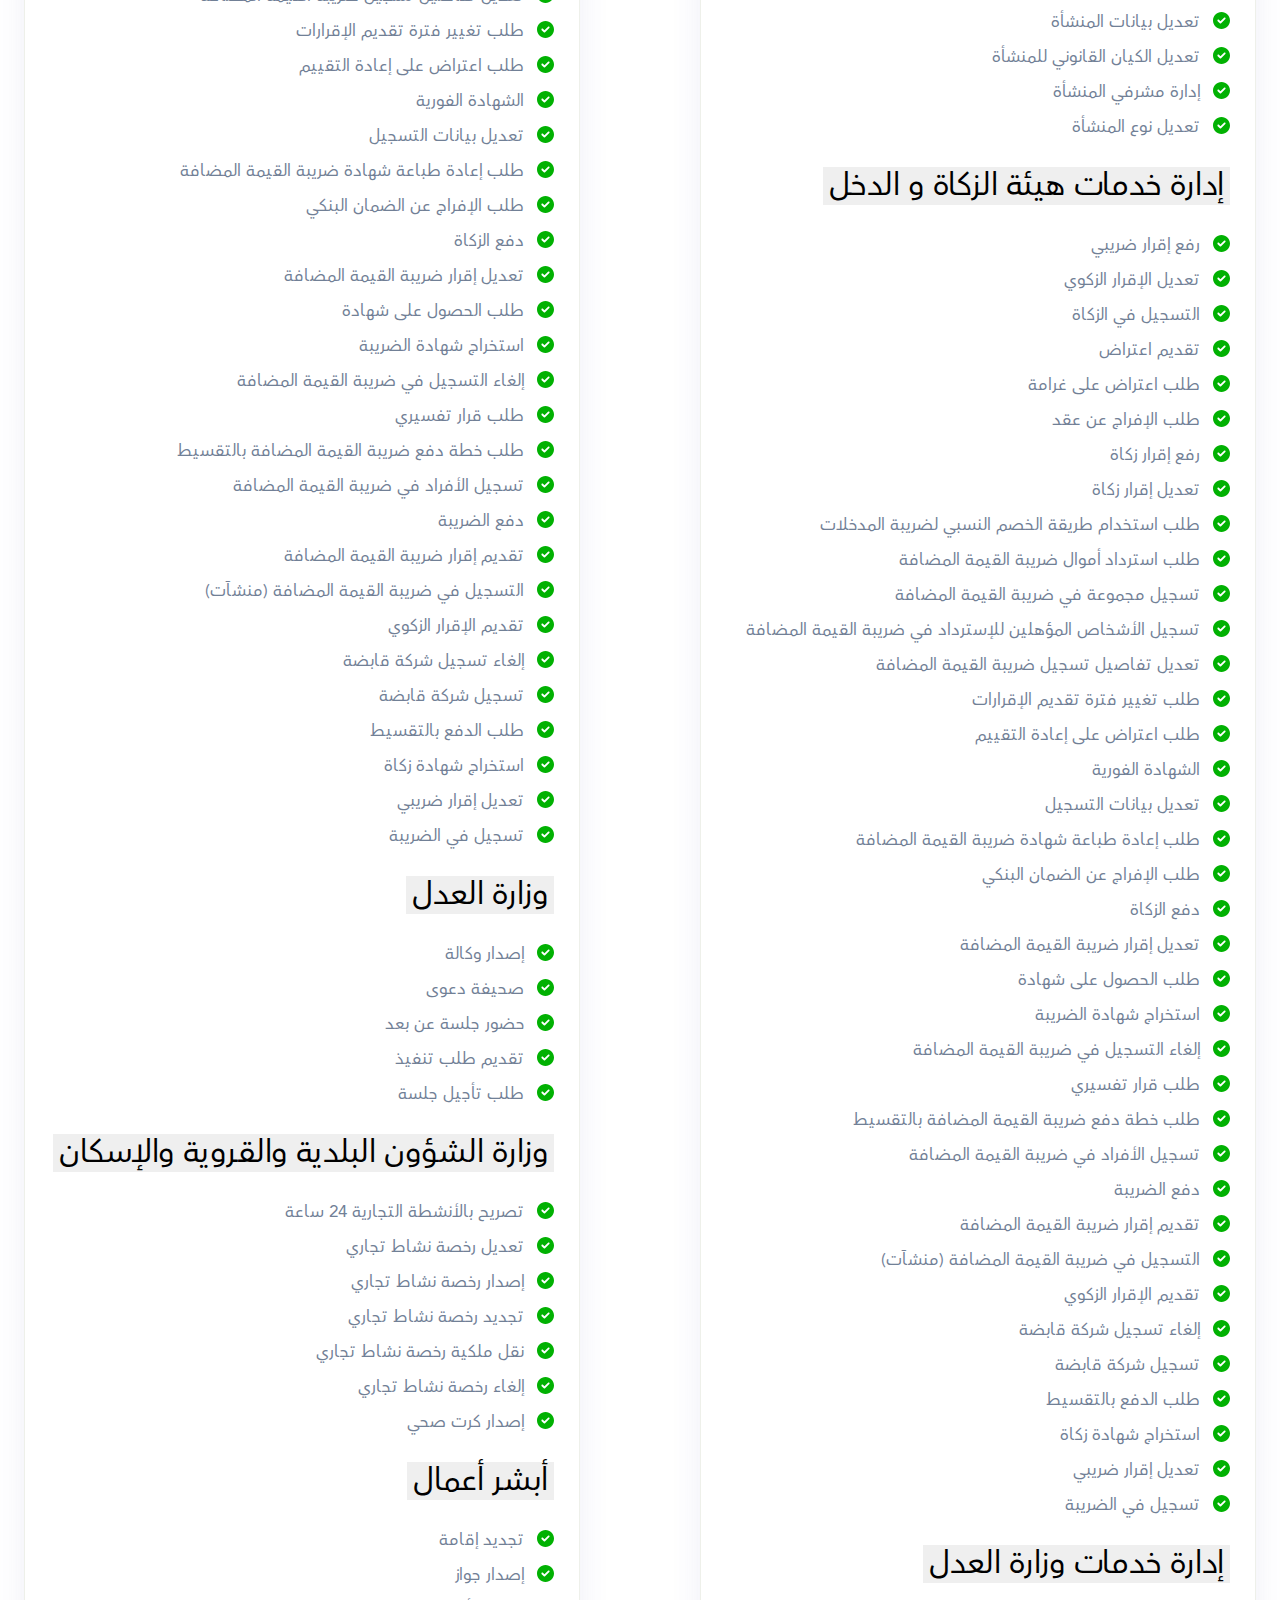
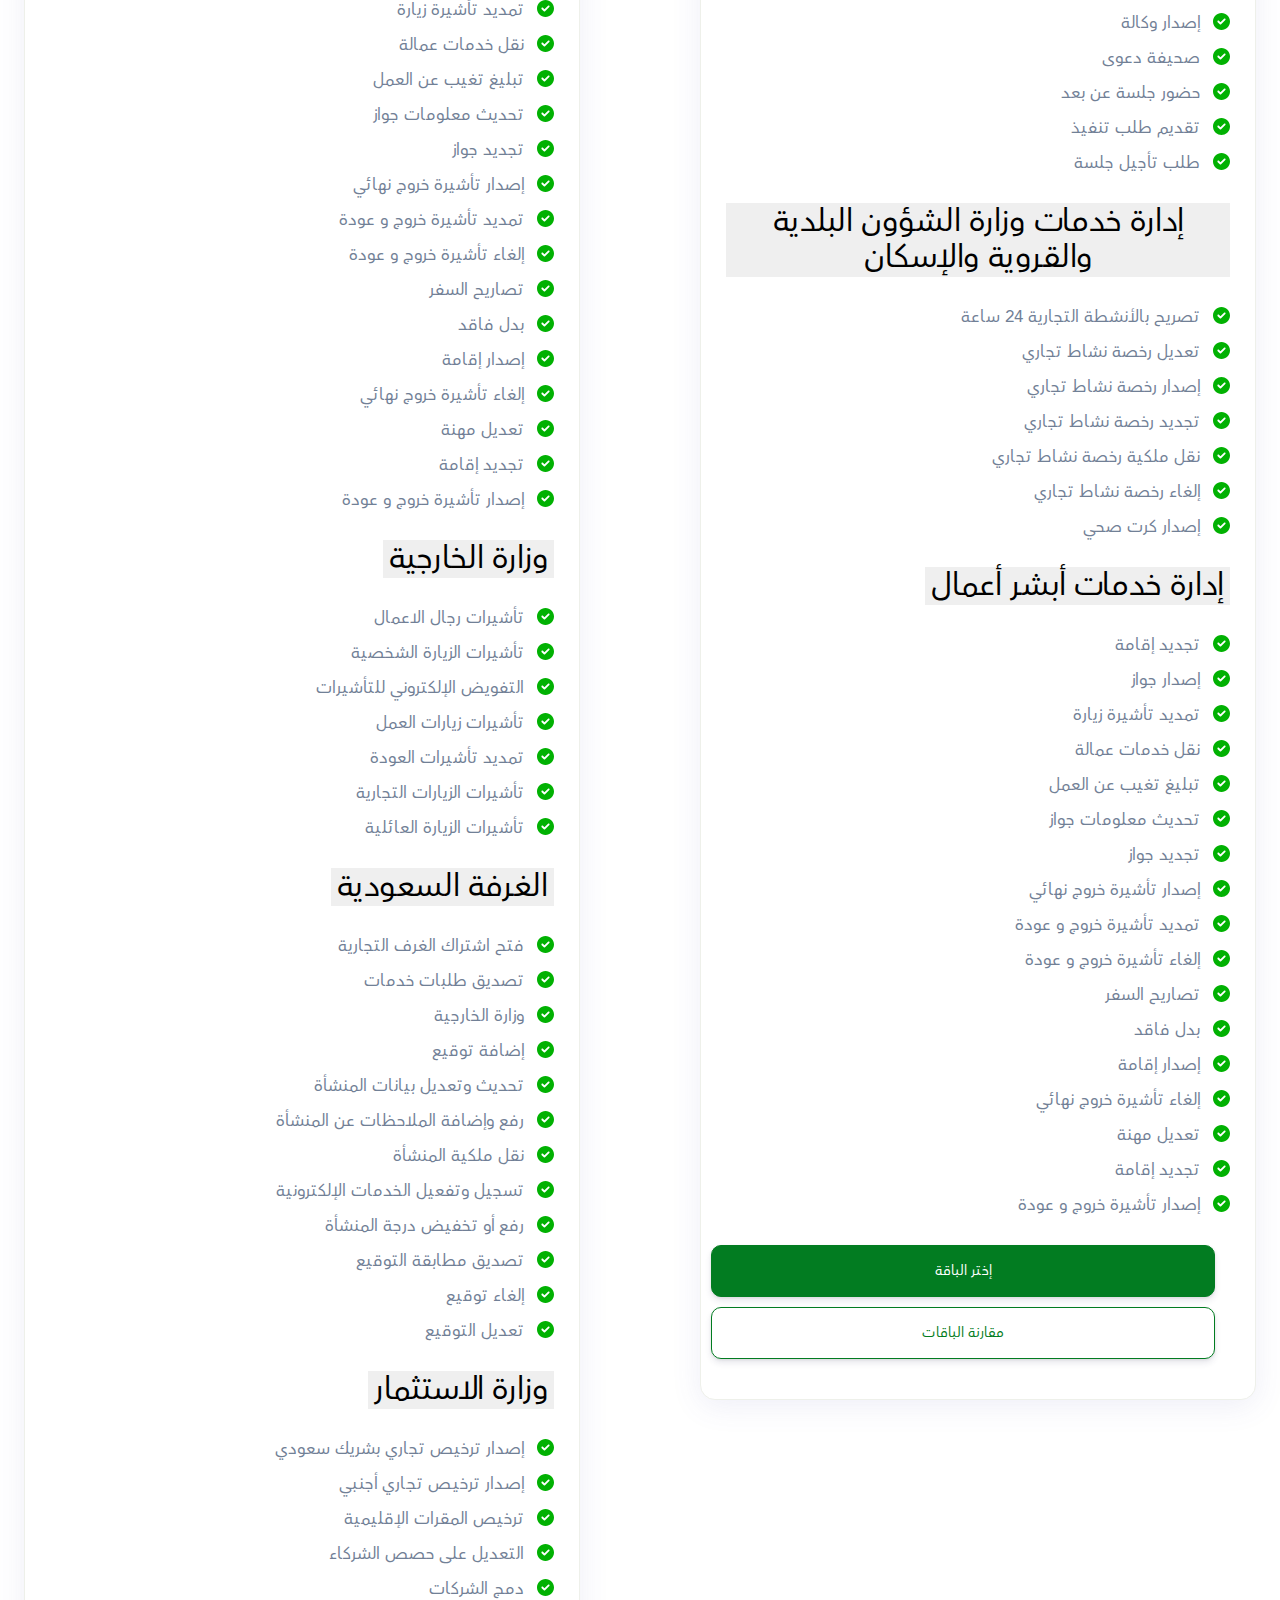
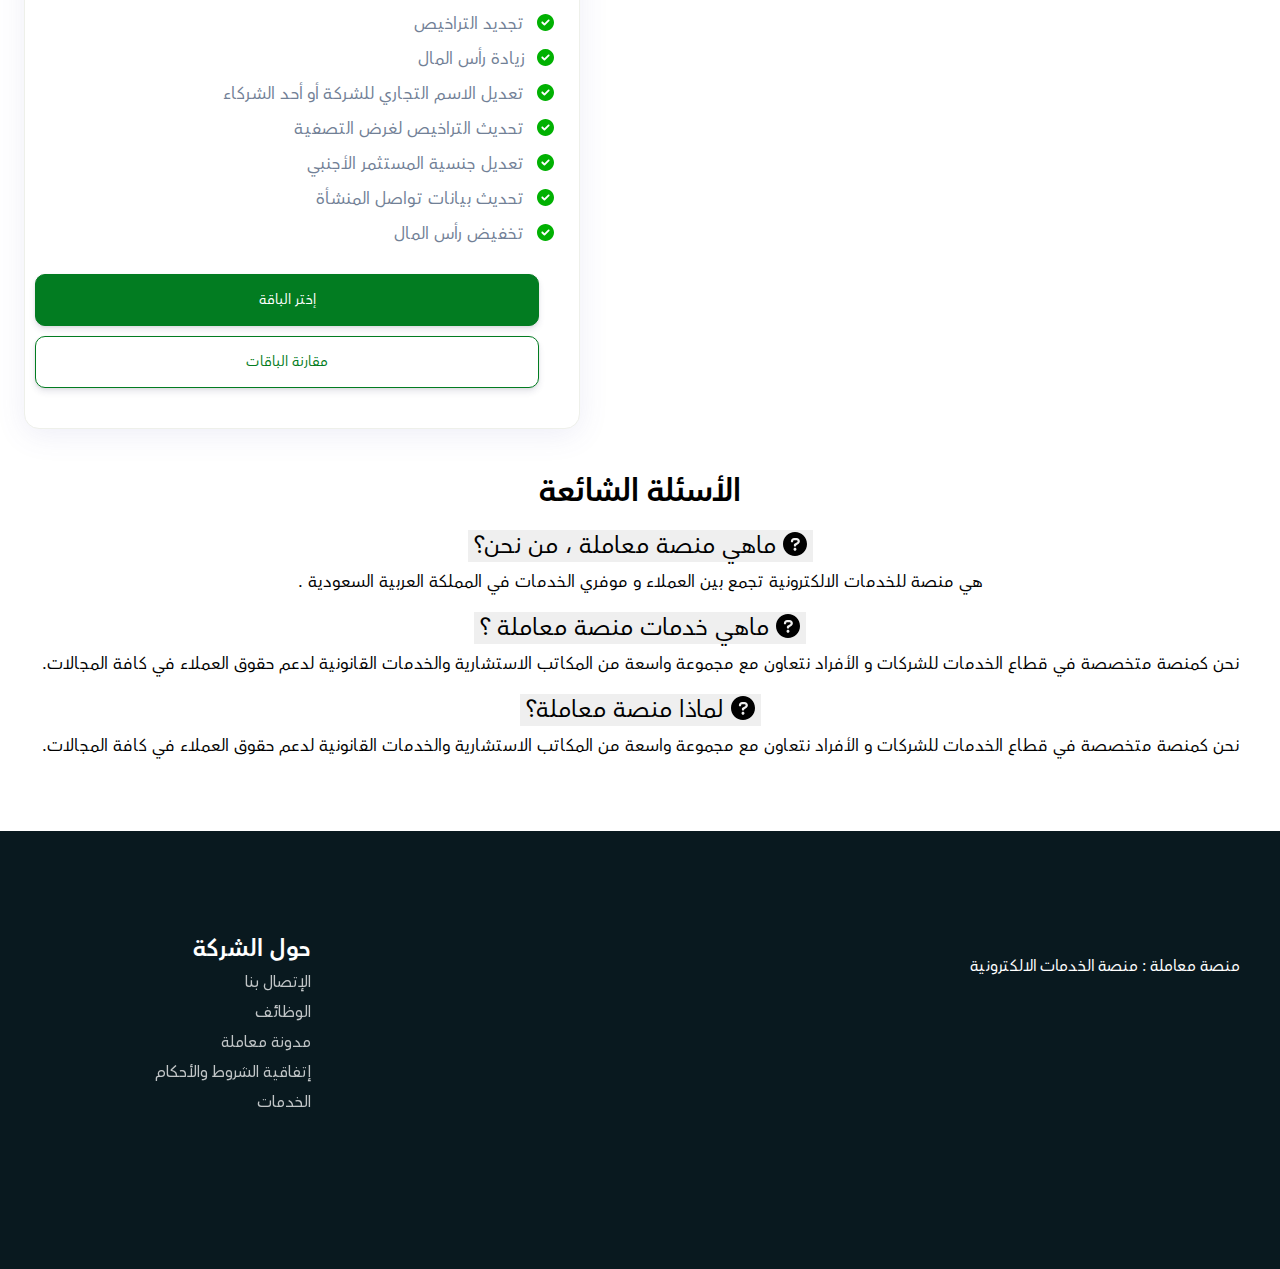
==== commit 71d7a270: "front" ====
--- a/index.html
+++ b/index.html
@@ -174,8 +174,8 @@
         </div>
         <div class="site-body">
             <div>
-                <div class="container">
-                    <div class="row1 inverted">
+                <div class="container pt-5" id="sec-1">
+                    <div class="row1 inverted mt-2">
                         <div class="row1-col">
                                 <h6 class="solution restaurants mb-2">نظام عصري، متقدم، سريع، وسهل الإستخدام.</h6>
                             <h3 class="h1">
@@ -348,7 +348,7 @@
 
                 </div>
 
-                <div class="container pt-5" id="sec-1">
+                <div class="container pt-5">
                     <div class="row1 pt-4">
                         <div class="row1-col photo">
                                                 <img  loading="lazy" alt="" data-src="./assets/images/map.jpeg" width="85%" class="lazyload" src="[data-uri]"><noscript><img src="wp-content/uploads/2021/06/5.png" loading="lazy" alt=""></noscript>
@@ -374,13 +374,13 @@
                                         <li class="mt-1 mb-2 text-muted">للوكيل إدارة معاملات الشركة في أي مدينة بميزة بتوكيل الغير .</li>
                                     </ul>
                                       <div class="d-flex w-100 mb-3 pe-3">
-                                          <img src="assets/images/1631309614.jpg" width="40px" height="40px" class="contain mx-1" alt="">
-                                          <img src="assets/images/1631309687.jpg" width="40px" height="40px" class="contain mx-1" alt="">
-                                          <img src="assets/images/1631309731.jpg" width="40px" height="40px" class="contain mx-1" alt="">
-                                          <img src="assets/images/1631309786.jpg" width="40px" height="40px" class="contain mx-1" alt="">
-                                          <img src="assets/images/1631309828.jpg" width="40px" height="40px" class="contain mx-1" alt="">
-                                          <img src="assets/images/1631309861.jpg" width="40px" height="40px" class="contain mx-1" alt="">
-                                          <img src="assets/images/1631309906.jpg" width="40px" height="40px" class="contain mx-1" alt="">
+                                          <img src="assets/images/1631309614.jpg" width="40px" height="40px" class="contain mx-1 filter" alt="">
+                                          <img src="assets/images/1631309687.jpg" width="40px" height="40px" class="contain mx-1 filter" alt="">
+                                          <img src="assets/images/1631309731.jpg" width="40px" height="40px" class="contain mx-1 filter" alt="">
+                                          <img src="assets/images/1631309786.jpg" width="40px" height="40px" class="contain mx-1 filter" alt="">
+                                          <img src="assets/images/1631309828.jpg" width="40px" height="40px" class="contain mx-1 filter" alt="">
+                                          <img src="assets/images/1631309861.jpg" width="40px" height="40px" class="contain mx-1 filter" alt="">
+                                          <img src="assets/images/1631309906.jpg" width="40px" height="40px" class="contain mx-1 filter" alt="">
                                       </div>
 
                                 </div>
@@ -481,10 +481,16 @@
                     <div class="parent grid-2">
                         <div class="col-12 wow bounceInUp" data-wow-duration="1.2s">
                             <div class="pricing-card text-right">
-                                <div class="pricing-name lh-base text-center">باقة رواد الأعمال
-                                    <span class="text-decoration-line-through text-danger edit-font fw-bolder">2000 ريال</span>
-                                    خصم 50 % لفترة محدودة <span class="text-success edit-font fw-bolder"> 1000 ريال </span>
-                                </div>
+                                <div class="pricing-name lh-base text-center">
+                                    <span class="h2 mb-0 fw-bolder">باقة رواد الأعمال</span>
+                                    <h5 class="edit-font "><span class="text-decoration-line-through h3 mb-0">3000 ريال </span><span class=" mx-1 h3 mb-0">- 50%</span></h5>
+                                    <input id="total-price" class="edit-font h3 border-0 text-center w-20" readonly="readonly" value="1500" /><span class="h3">ريال</span>
+                                    <div class="d-flex  mx-auto text-center mt-2">
+                                        <span class="h5 me-auto my-auto ms-2">عدد الموظفين :</span>
+                                        <input type="button" class="btn px-10px btn-sm rounded-10 border" value="-" id="minus" />
+                                        <input type="text" id="quantity" value="10" min="10" class="w-17 text-center border-0 h-32" name="quantity" disabled />
+                                        <input type="button"  class="ms-auto btn btn-sm rounded-10 border" value="+" id="plus" /></div>
+                                  </div>
                                 <div class="accordion accordion-flush" id="accordionFlushExample">
                                     <div class="accordion-item">
                                         <h2 class="accordion-header" id="flush-headingOne">
@@ -1230,7 +1236,14 @@
                         </div>
                         <div class="col-12 wow bounceInLeft" data-wow-duration="1.2s">
                       <div class="pricing-card text-right">
-                          <div class="pricing-name lh-base text-center">الباقة المتقدمة
+                          <div class="pricing-name lh-base text-center">
+                              <span class="d-block mb-3 h2 mb-0 fw-bolder">باقة الشركات</span>
+                              <input id="total-price1" class="edit-font h3 border-0 text-center w-25" readonly="readonly" value="4500" /><span class="h3">ريال</span>
+                              <div class="d-flex  mx-auto text-center mt-2">
+                                  <span class="h5 me-auto my-auto ms-2">عدد الموظفين :</span>
+                                  <input type="button" class="btn px-10px btn-sm rounded-10 border" value="-" id="minus1" />
+                                  <input type="text" id="quantity1" value="10" min="10" class="w-17 text-center border-0 h-32" name="quantity1" disabled />
+                                  <input type="button"  class="ms-auto btn btn-sm rounded-10 border" value="+" id="plus1" /></div>
                           </div>
                           <div class="accordion accordion-flush" id="accordionFlushExample1">
                               <div class="accordion-item">
@@ -2479,7 +2492,74 @@
         <script src="https://cdnjs.cloudflare.com/ajax/libs/OwlCarousel2/2.3.4/owl.carousel.min.js"
                 integrity="sha512-bPs7Ae6pVvhOSiIcyUClR7/q2OAsRiovw4vAkX+zJbw3ShAeeqezq50RIIcIURq7Oa20rW2n2q+fyXBNcU9lrw=="
                 crossorigin="anonymous" referrerpolicy="no-referrer"></script>
-
+            <script>
+                $('#plus').click(function add() {
+                    var $qtde = $("#quantity");
+
+                    var a = $qtde.val();
+
+                    a++;
+                    $("#minus").attr("disabled", !a);
+                    $qtde.val(a);
+                });
+                $("#minus").attr($("#quantity").val());
+
+                $('#minus').click(function minust() {
+                    var $qtde = $("#quantity");
+                    var b = $qtde.val();
+                    if (b >= 11) {
+                        b--;
+                        $qtde.val(b);
+                    } else {
+                        $("#minus").attr("disabled", true);
+                    }
+                });
+
+                /* On change */
+                $(document).ready(function() {
+                    function updatePrice() {
+                        $("#total-price").val(parseFloat($("#quantity").val()*150));
+                    }
+                    // On the click of an input, update the price
+                    $(document).on("click", "input", updatePrice);
+                });
+            </script>
+            <script>
+                $('#plus1').click(function add1() {
+                    var $qtde = $("#quantity1");
+
+                    var a = $qtde.val();
+
+                    a++;
+                    $("#minus1").attr("disabled", !a);
+                    $qtde.val(a);
+                });
+                $("#minus1").attr($("#quantity1").val());
+
+                $('#minus1').click(function minust1() {
+                    var $qtde = $("#quantity1");
+                    var b = $qtde.val();
+                    if (b >= 11) {
+                        b--;
+                        $qtde.val(b);
+                    } else {
+                        $("#minus1").attr("disabled", true);
+                    }
+                });
+
+                /* On change */
+                $(document).ready(function() {
+                    function updatePrice1() {
+                        var price = ($("#quantity1").val());
+                        var price2 = ($("#total-price1").val());
+                        var total = (price);
+                        $("#total-price1").val(total*200 + 2500);
+
+                    }
+                    // On the click of an input, update the price
+                    $(document).on("click", "input", updatePrice1);
+                });
+            </script>
         <script>
         $(document).ready(function($) {
             //Check if an element was in a screen
--- a/assets/css/faal-1241a3.css
+++ b/assets/css/faal-1241a3.css
@@ -2339,13 +2339,47 @@
 .large-heading {
   margin-top: 0px;
   margin-bottom: 26px;
-  font-family: 'DM Sans', sans-serif;
   font-size: 54px;
   line-height: 54px;
   font-weight: 700;
   letter-spacing: -0.03em;
 }
-
+input[type="number"] {
+  -moz-appearance: textfield;
+}
+.h-32{
+  height: 32px;
+}
+input:focus-visible{
+  box-shadow: 0 0 0 !important;
+  border: 0 !important;
+  outline: none;
+
+}
+.w-20{
+  width: 20%;
+}
+.w-17{
+  width: 17%;
+}
+.filter{
+  filter: grayscale(100%);
+
+}
+.filter:hover{
+  filter: grayscale(0%) !important;
+  transition: ease 1s;
+
+}
+.px-10px{
+  padding: 0 10px;
+}
+.btn-check:focus + .btn-danger, .btn-danger:focus{
+  box-shadow: 0 0 0 !important;
+}
+.btn-check:focus + .btn-success, .btn-success:focus{
+  box-shadow: 0 0 0 !important;
+}
 .large-heading.larger {
   font-size: 96px;
   line-height: 96px;
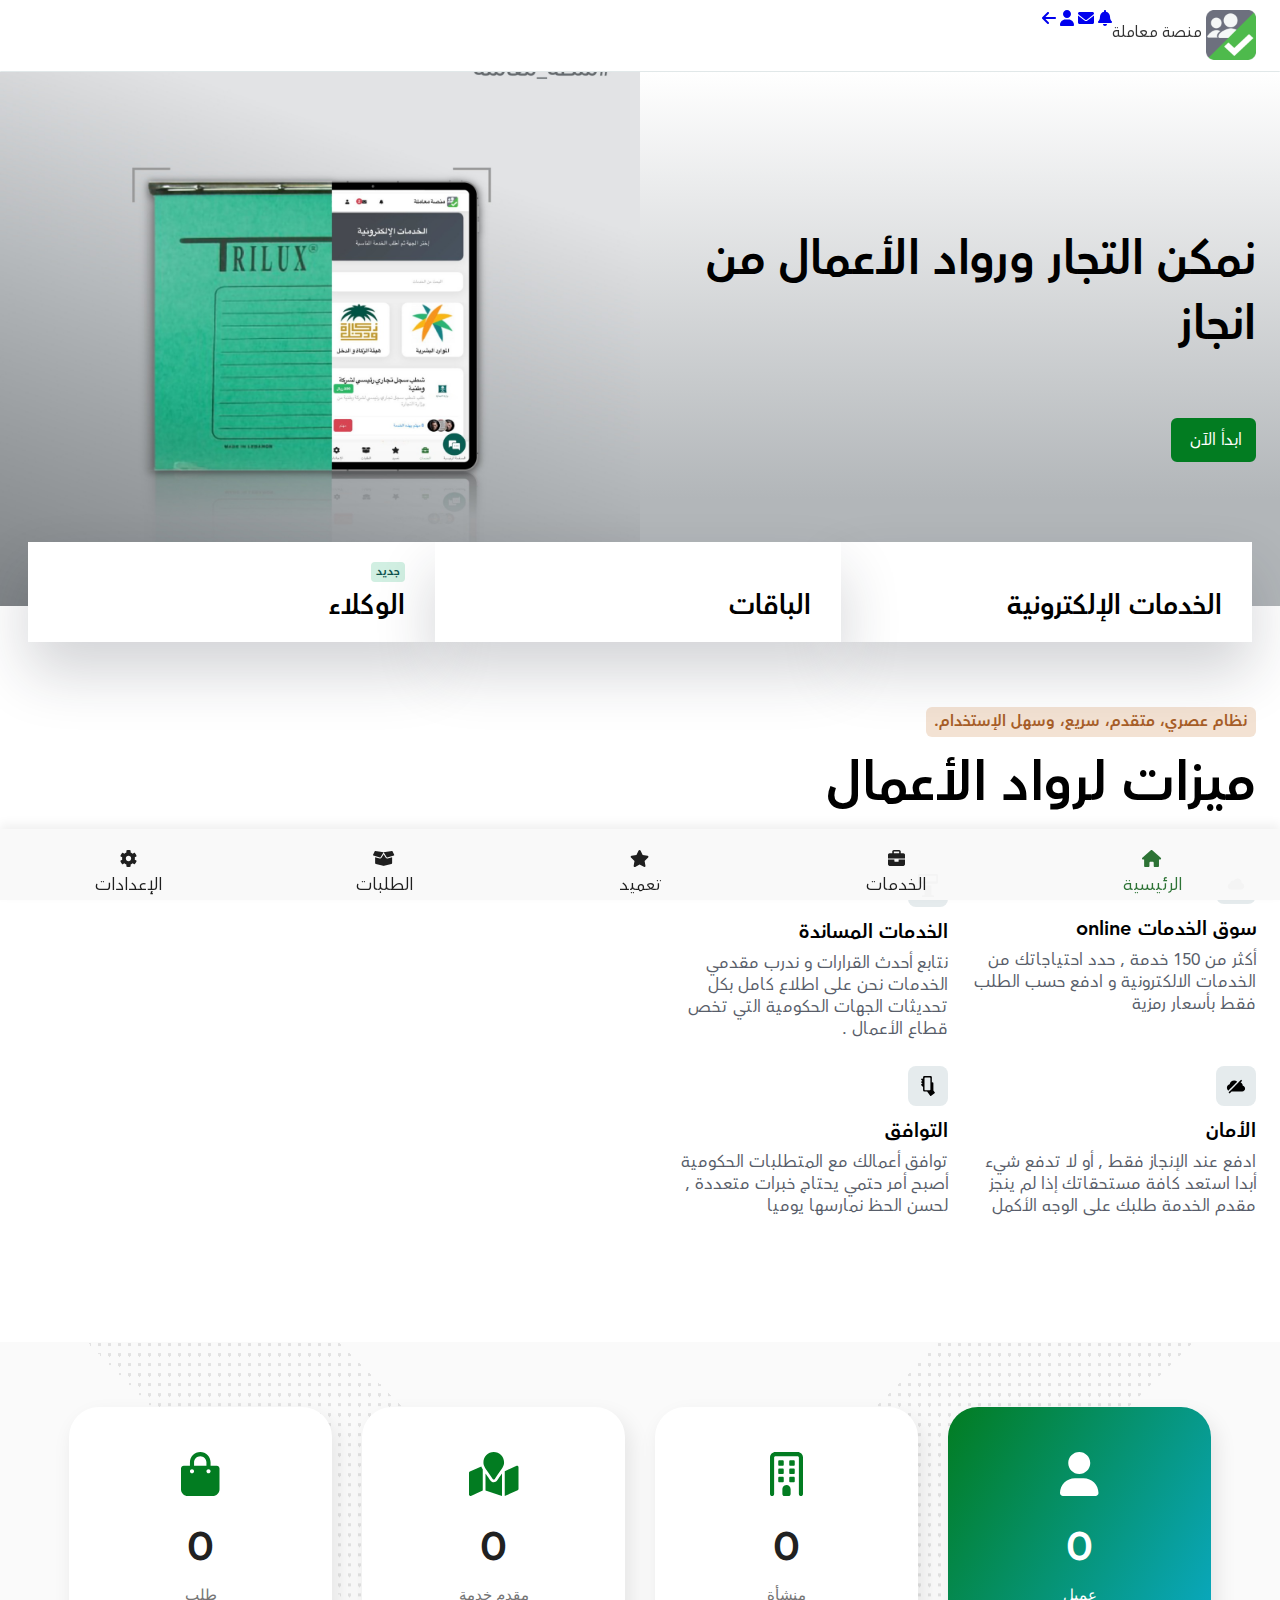
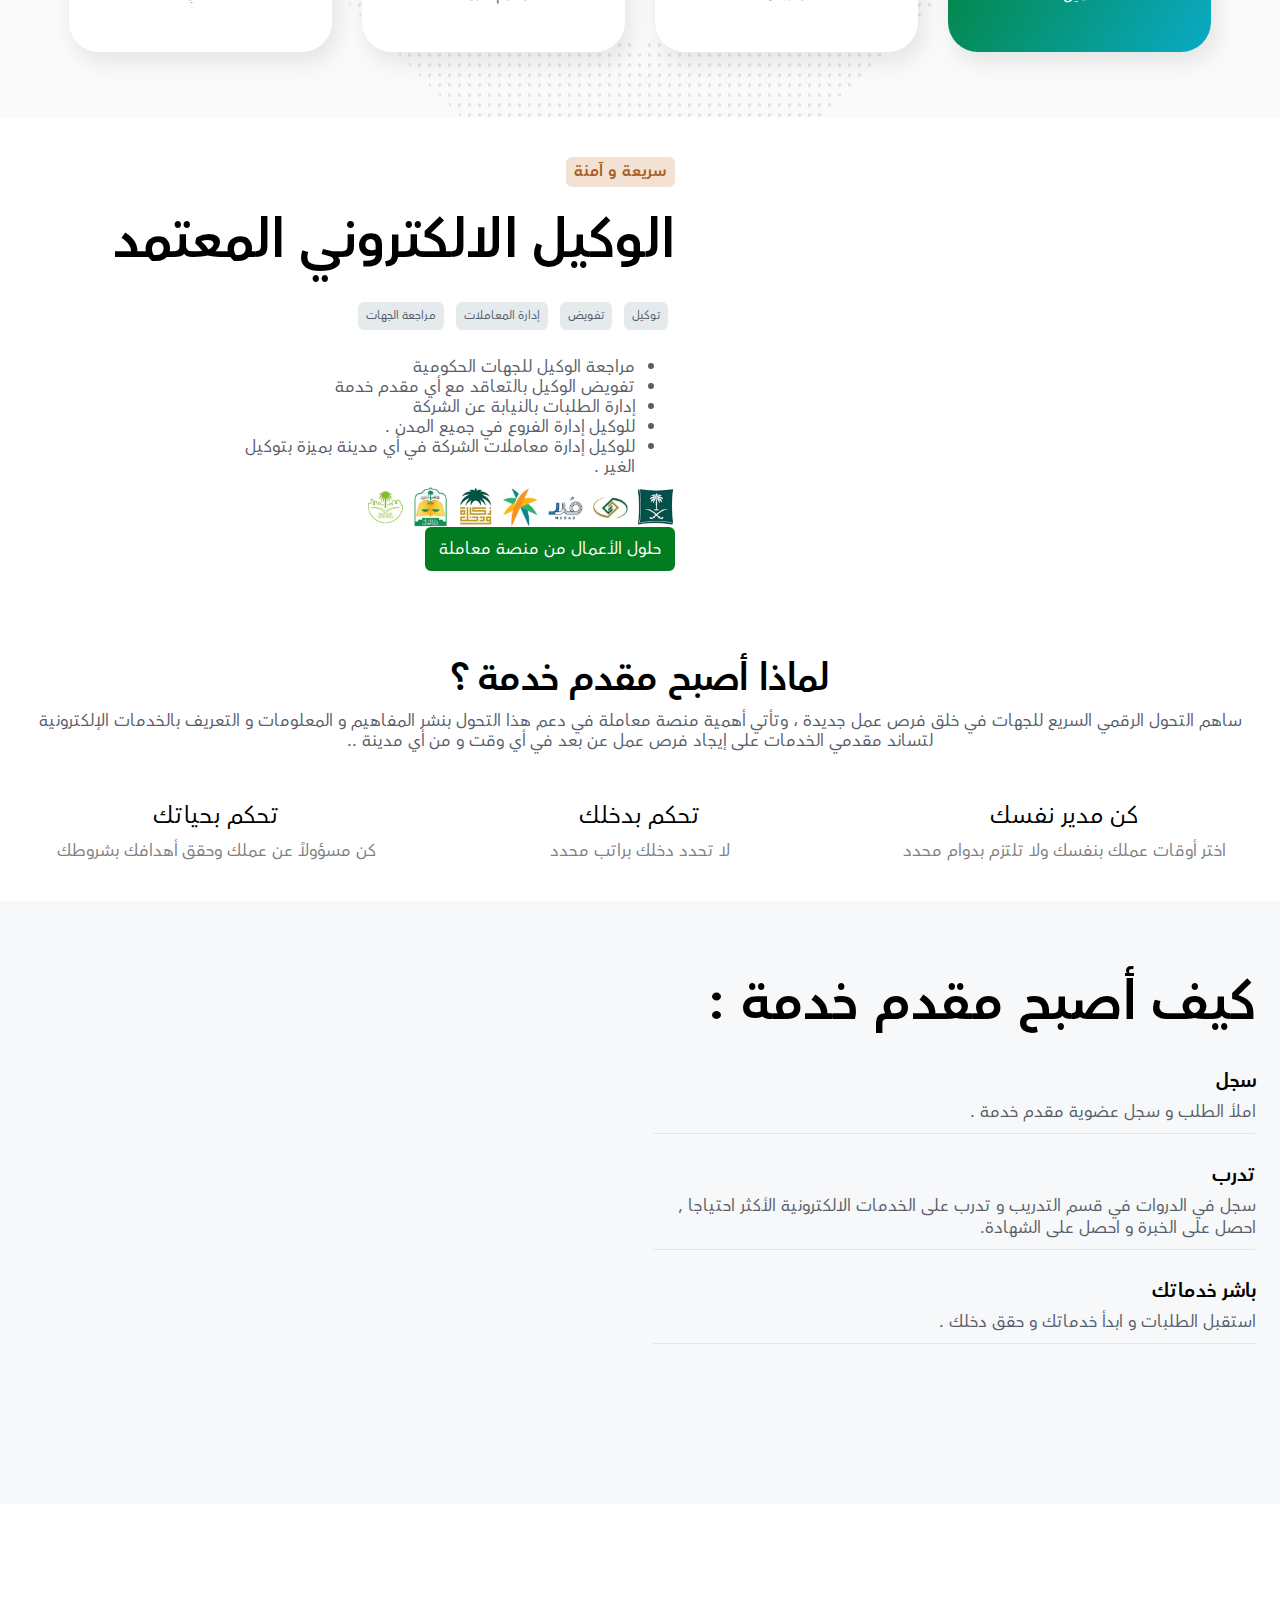
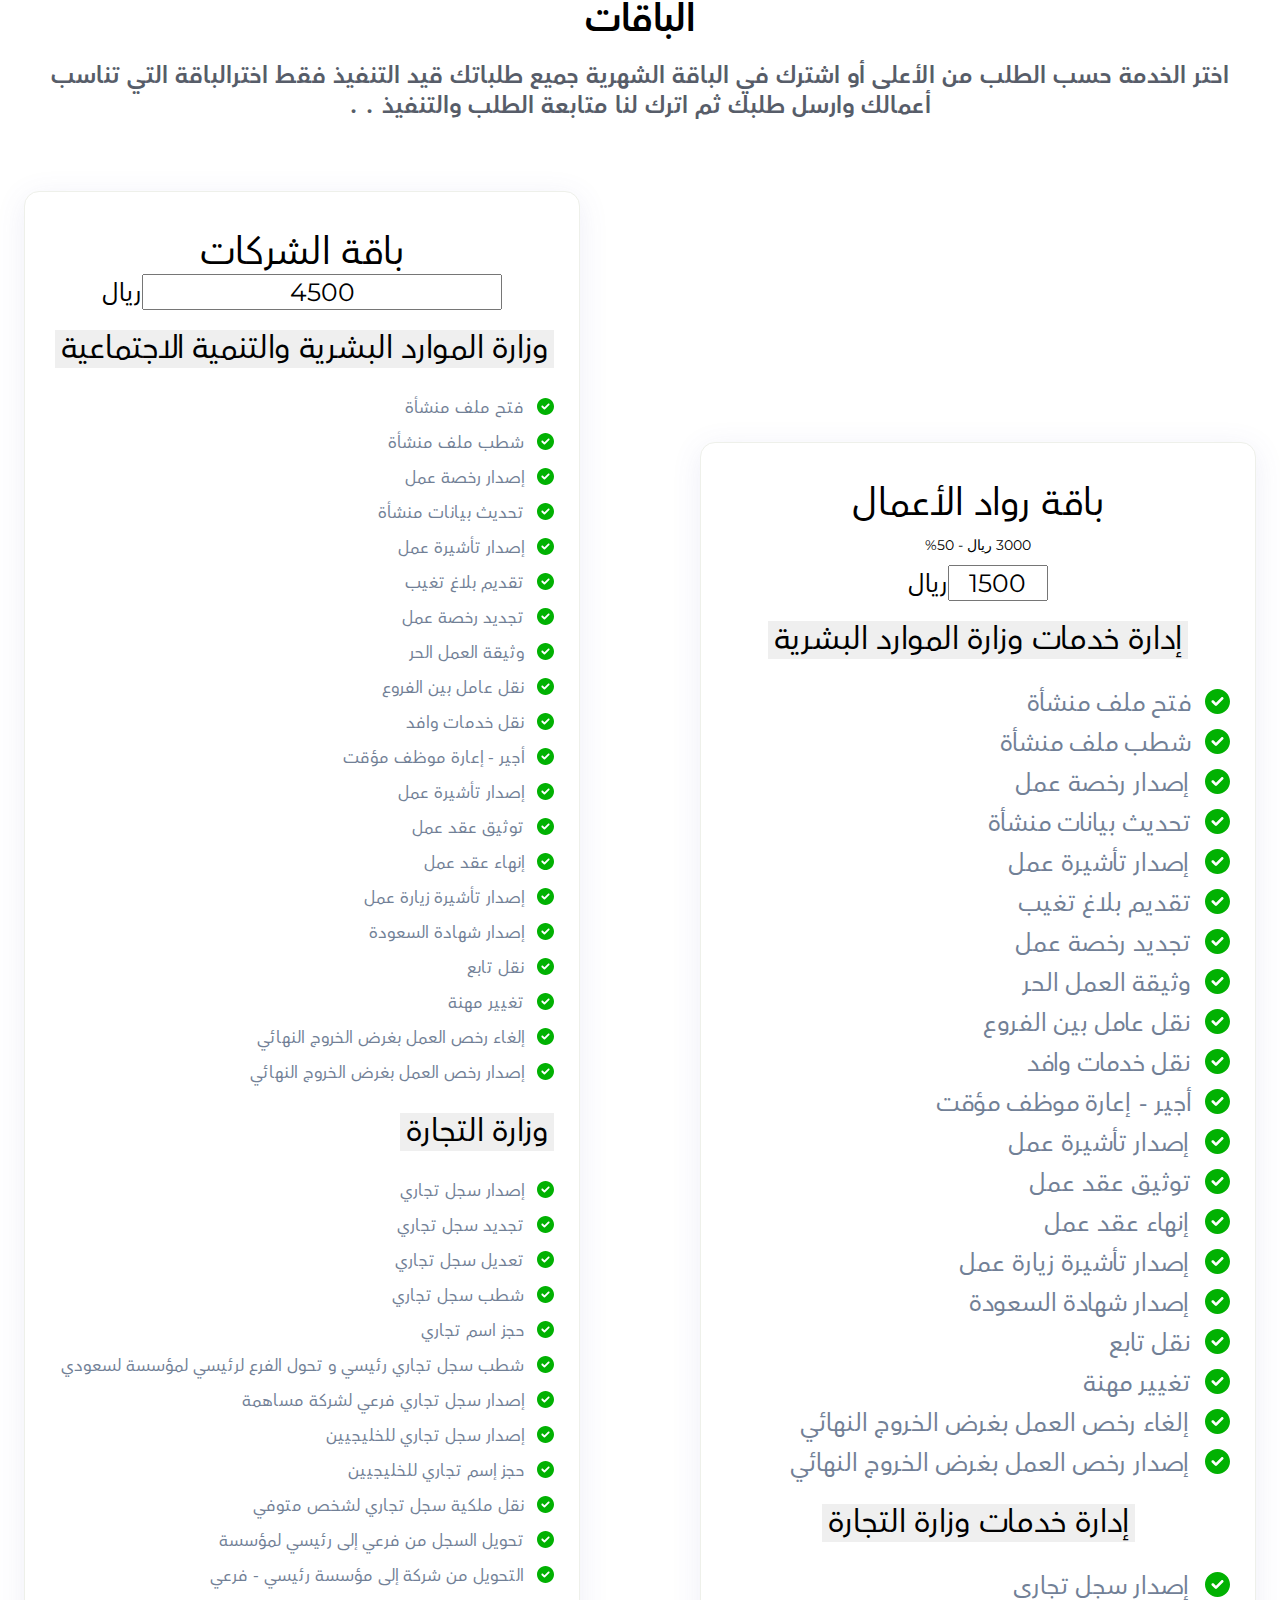
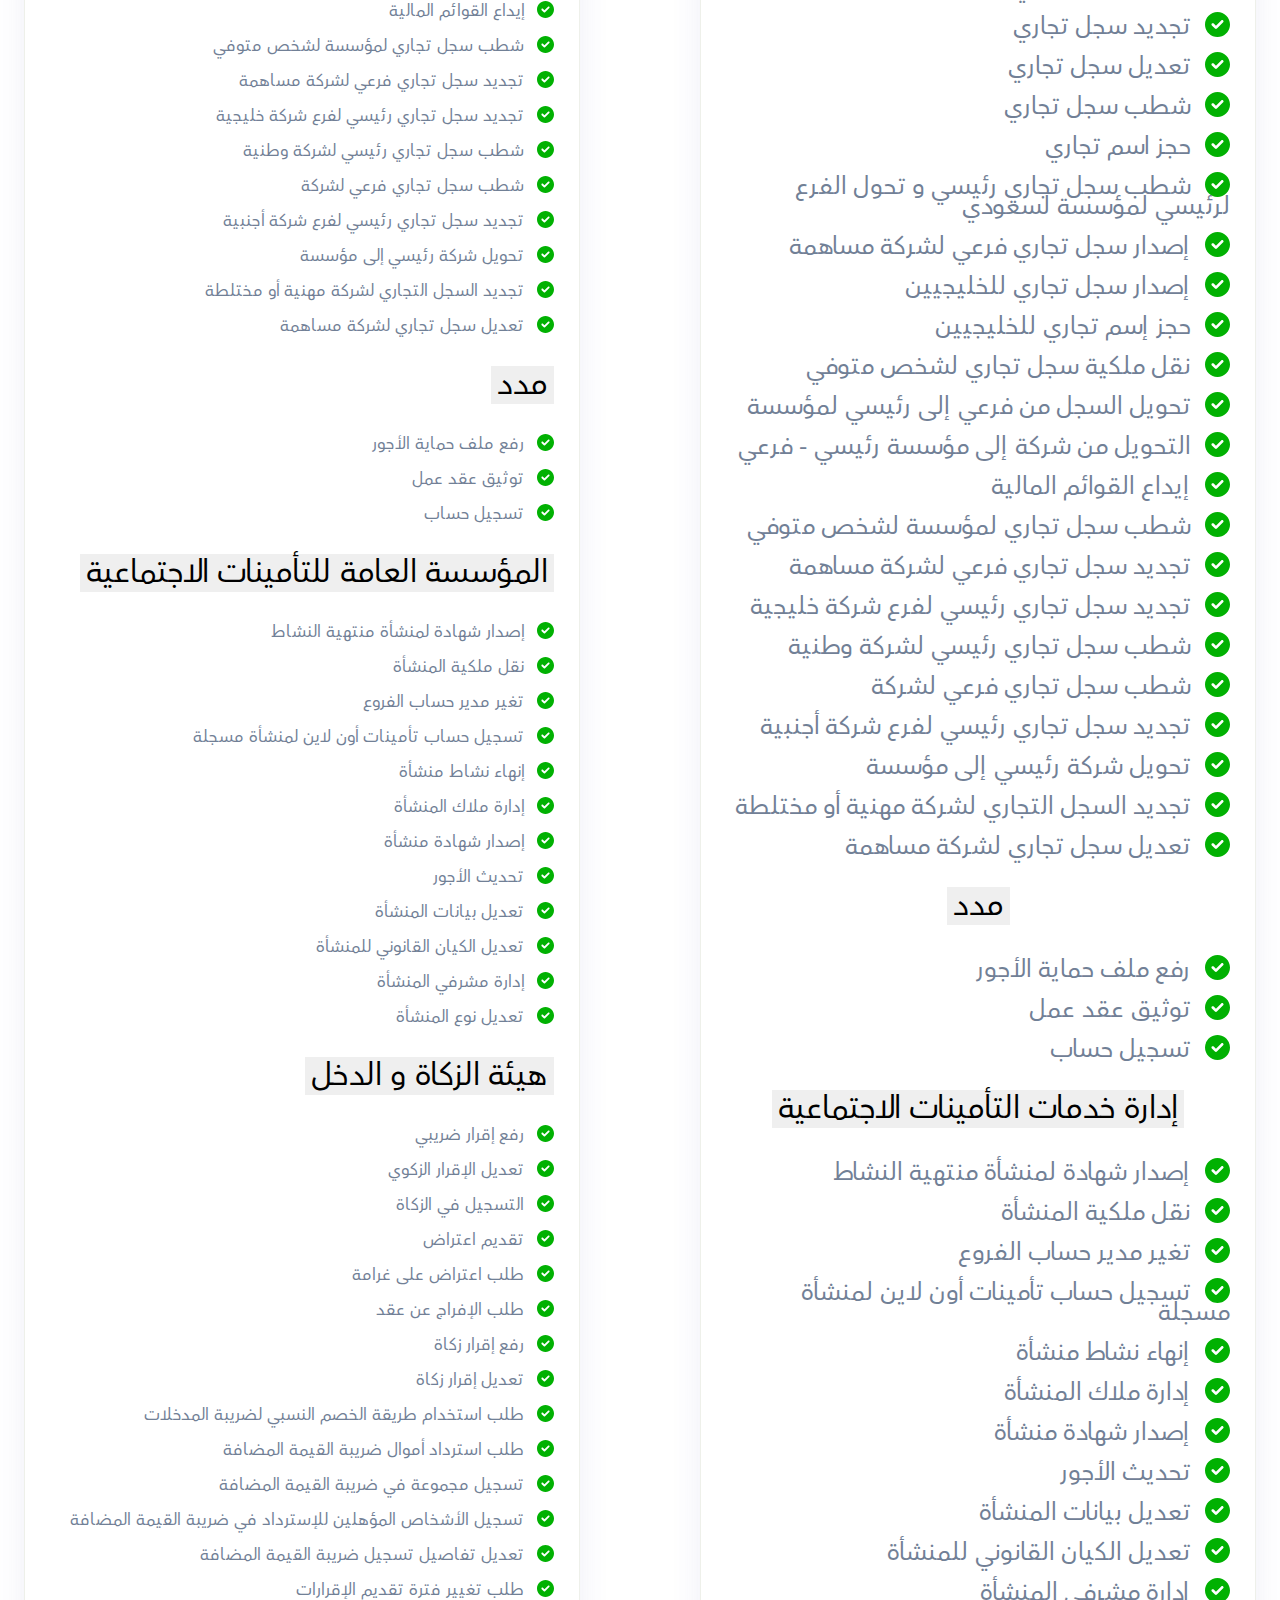
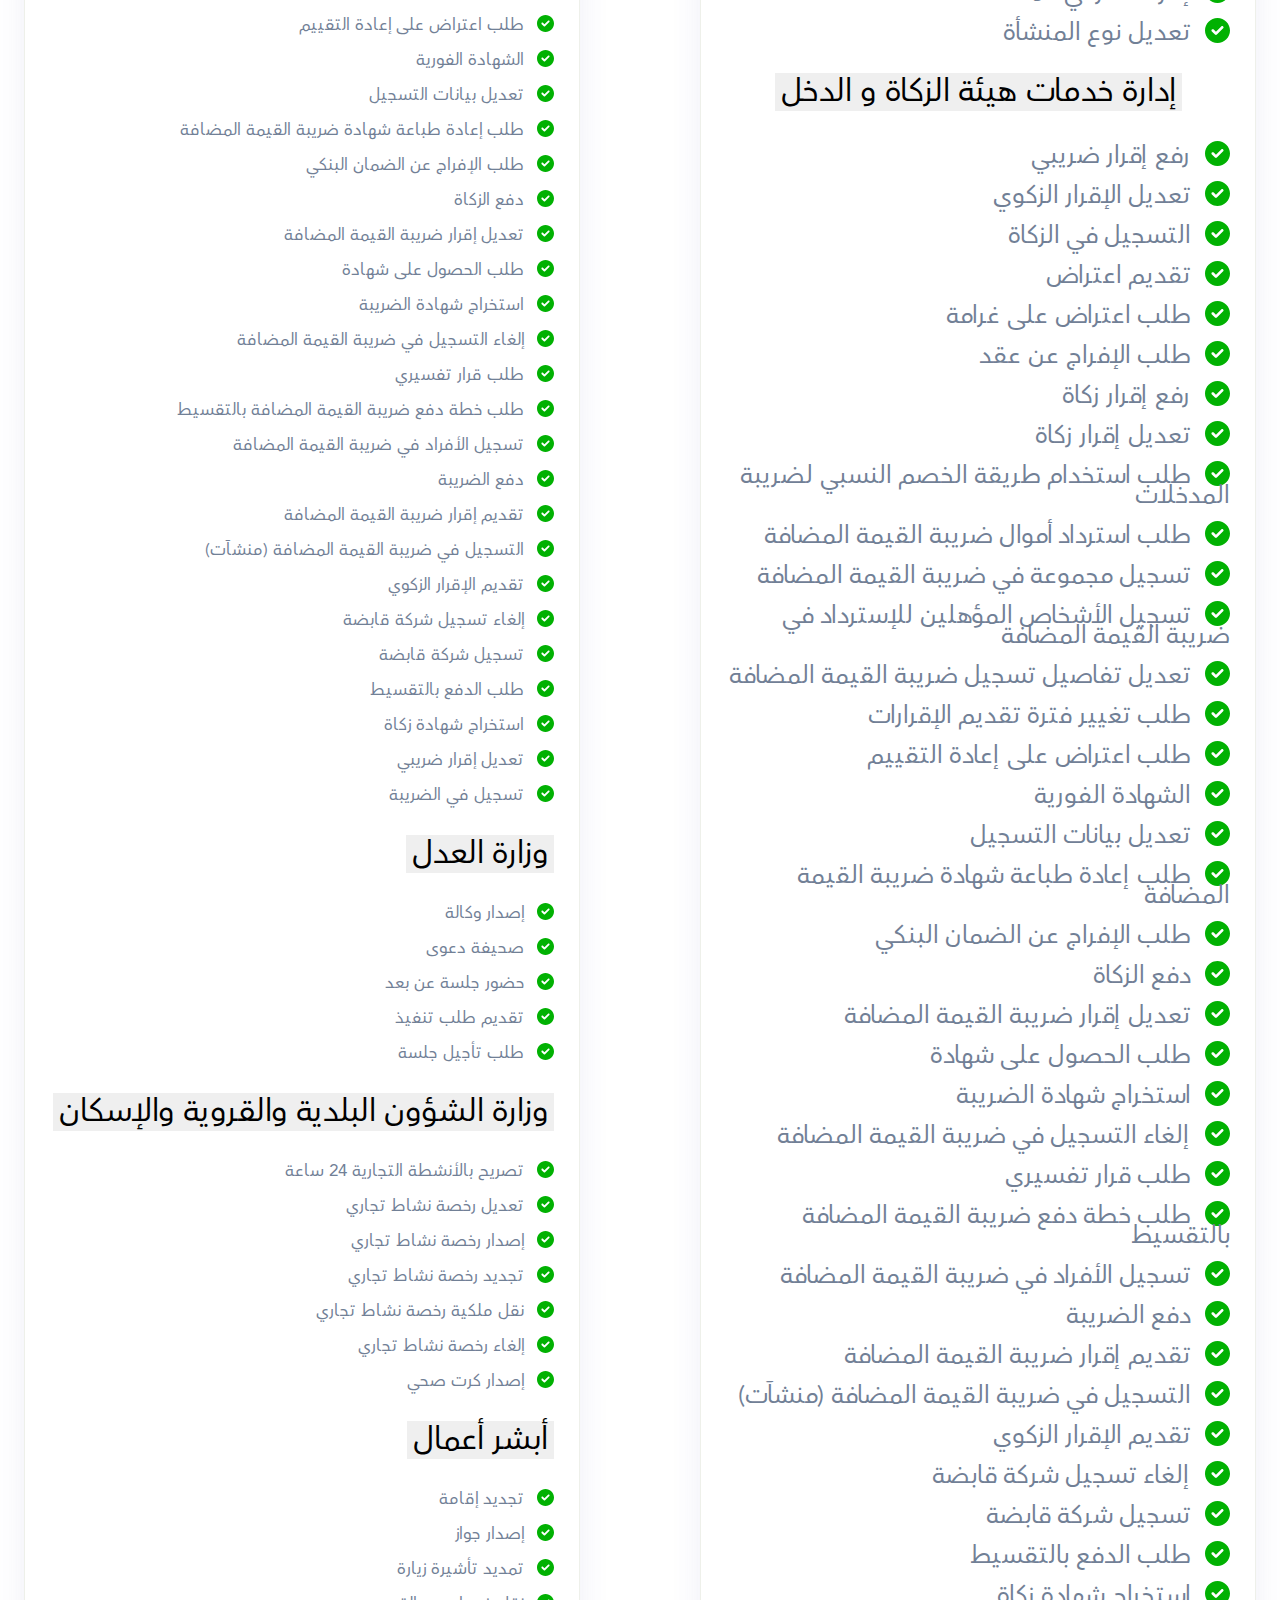
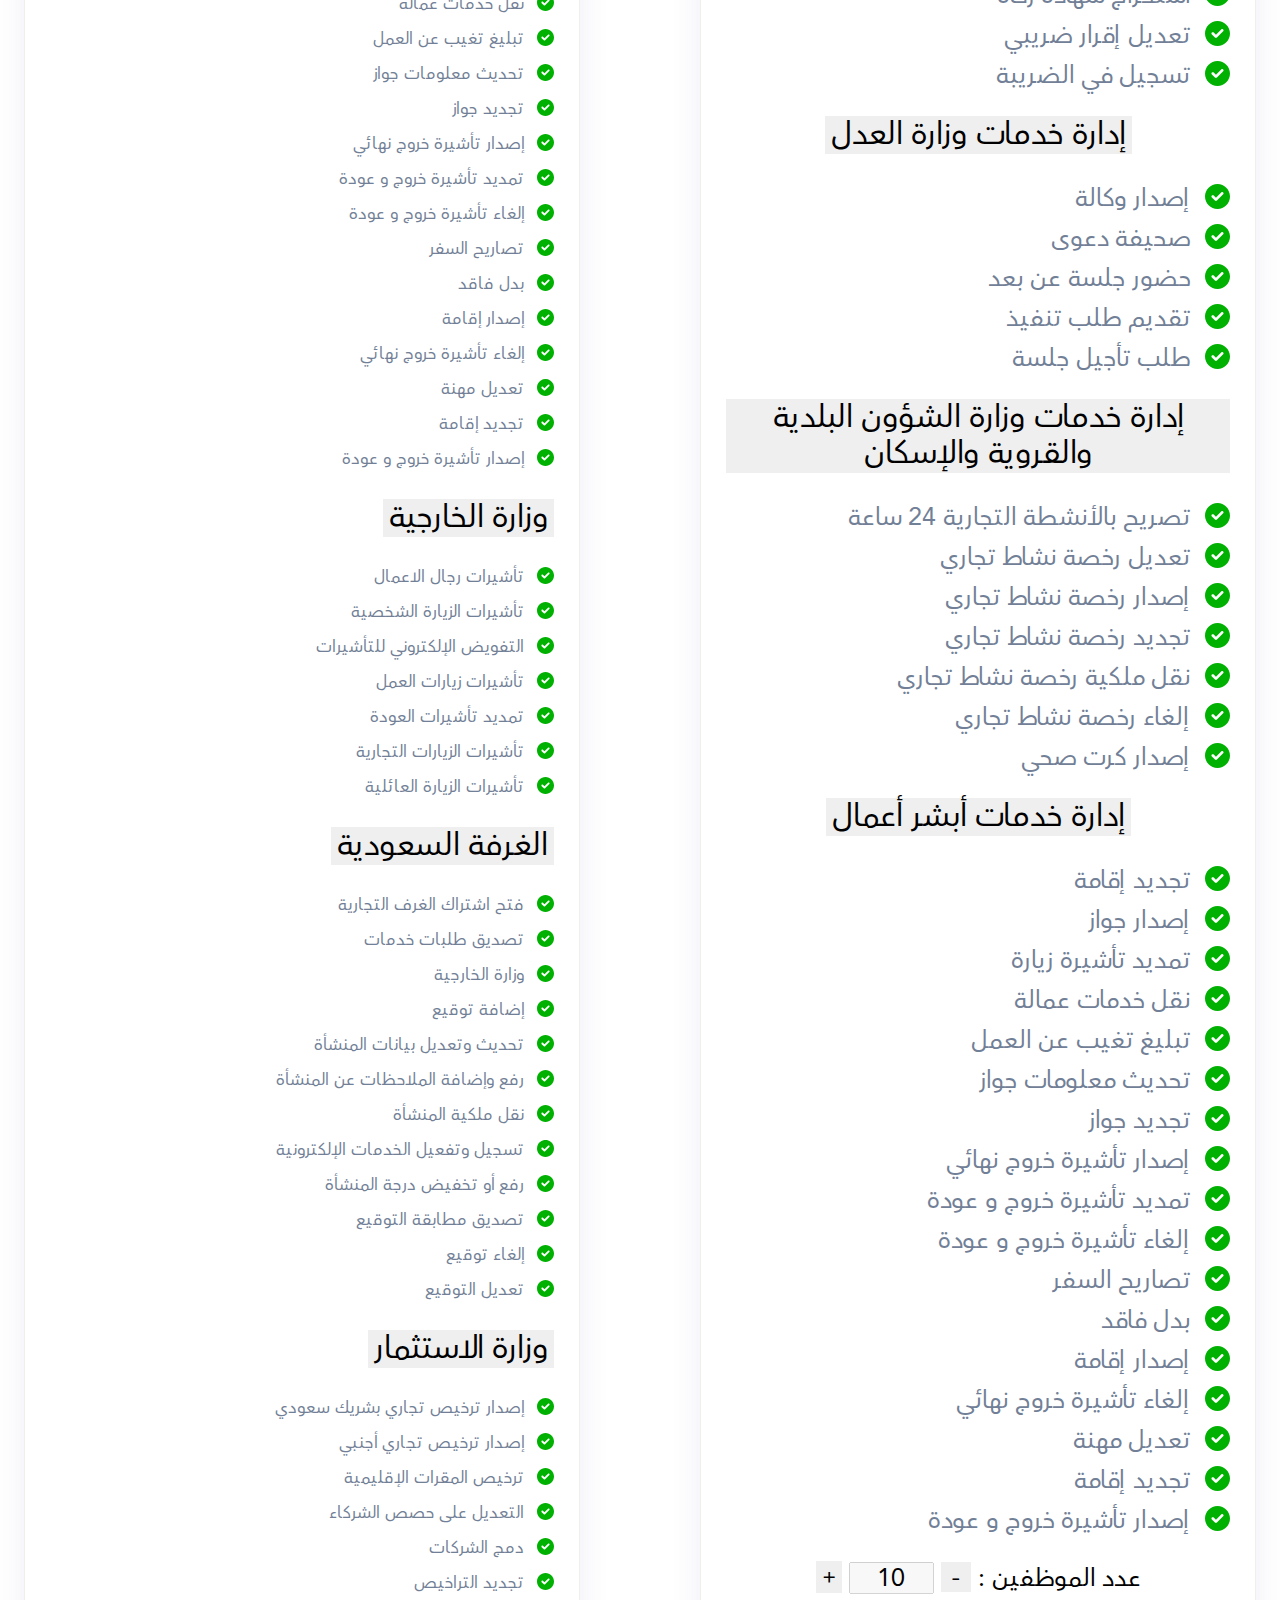
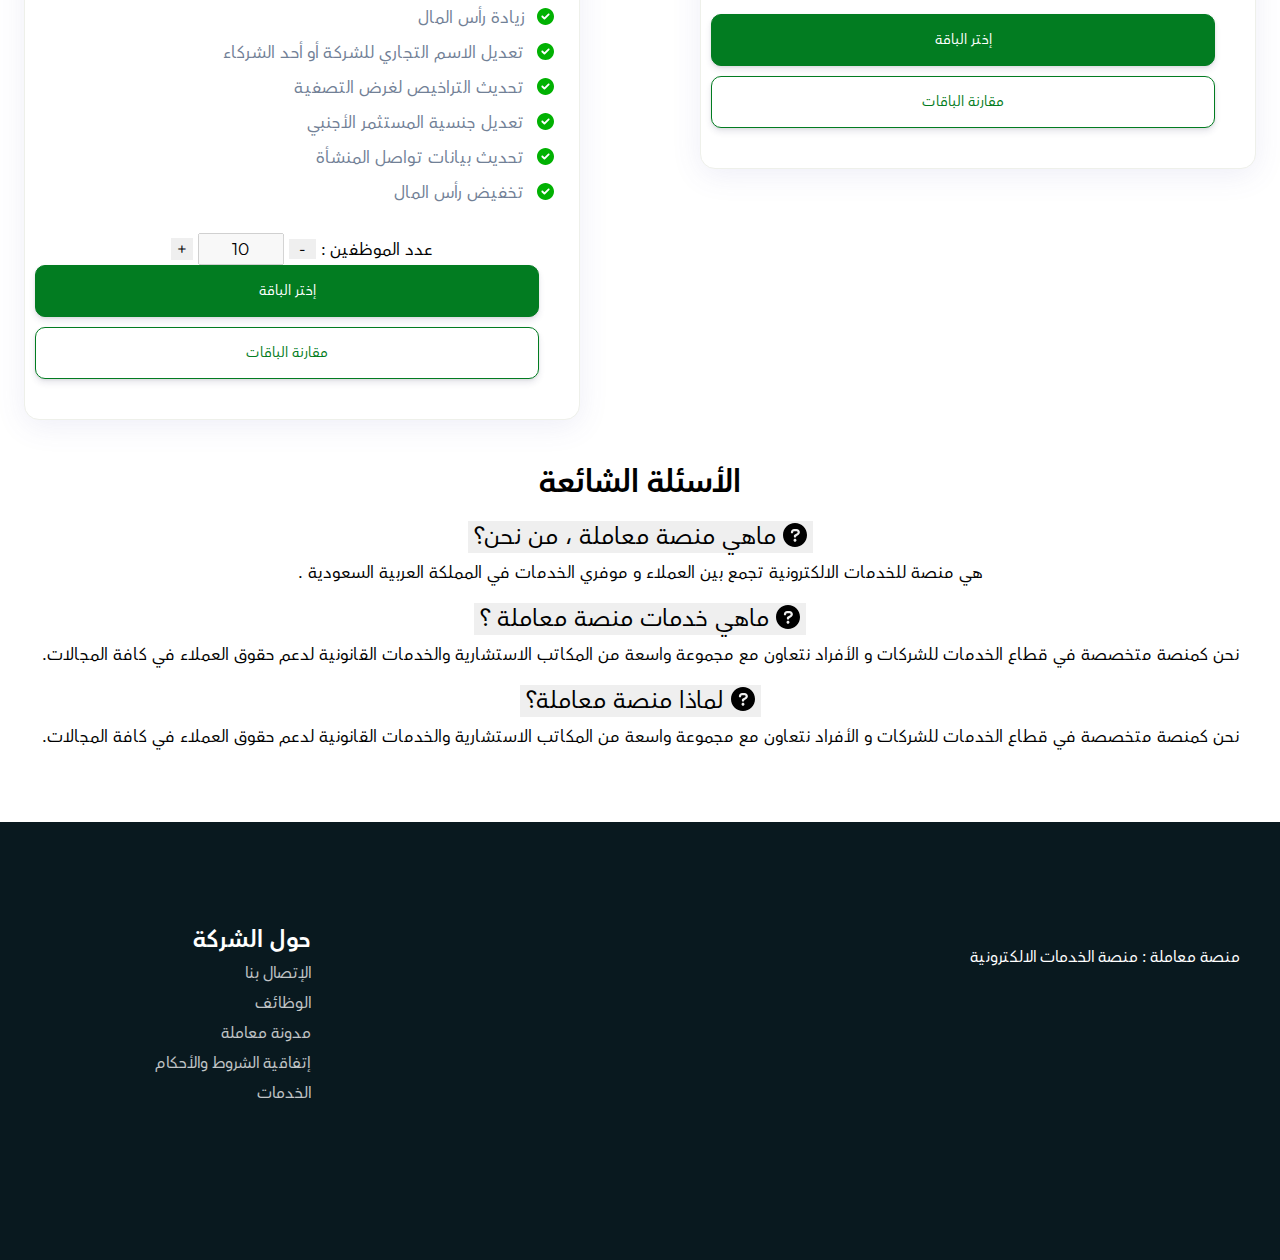
==== commit cada7d6c: "front" ====
--- a/index.html
+++ b/index.html
@@ -1,2593 +1,2843 @@
 <!DOCTYPE html>
 <html dir="rtl" lang="ar">
-    <head>
-        <meta http-equiv="content-type" content="text/html;charset=UTF-8" />
-        <meta charset="UTF-8">
-        <meta name="viewport" content="width=device-width, initial-scale=1.0" >
-        <title>الرئيسية | منصة معاملة </title>
-        <meta name="description" content="  منصة معاملة : منصة الخدمات الالكترونية سوق بسعر الجملة تمكين المتاجر  من البيع أون لاين واستقبال الطلبات واستقبال المدفوعات وتوصيل المنتجات وإدارة العملاء" />
-        <meta property="og:description" content="  منصة معاملة : منصة الخدمات الالكترونية سوق بسعر الجملة تمكين المتاجر  من البيع أون لاين واستقبال الطلبات واستقبال المدفوعات وتوصيل المنتجات وإدارة العملاء" />
-        <link rel='stylesheet' id='wp-block-library-rtl-css'  href='assets/css/style-rtl.min41a3.css' media='all' />
-        <link rel='stylesheet' id='contact-form-7-css'  href='assets/css/styles9dff.css' media='all' />
-        <link rel='stylesheet' id='contact-form-7-rtl-css'  href='assets/css/styles-rtl9dff.css' media='all' />
-        <link href="https://cdn.jsdelivr.net/npm/bootstrap@5.0.2/dist/css/bootstrap.min.css" rel="stylesheet" integrity="sha384-EVSTQN3/azprG1Anm3QDgpJLIm9Nao0Yz1ztcQTwFspd3yD65VohhpuuCOmLASjC" crossorigin="anonymous">
-
-        <link rel='stylesheet' id='wpml-legacy-dropdown-0-css'  href='assets/css/style68b3.css' media='all' />
-        <link rel='stylesheet' id='parent-style-css'  href='assets/css/style41a3.css?ver=5.8' media='all' />
-        <link rel='stylesheet' id='style-rtl-css'  href='assets/css/style-rtl41a3.css?ver=5.8' media='all' />
-        <link rel='stylesheet' id='arabic-css'  href='assets/css/twentytwenty/assets/fonts/arabic41a3.css?ver=5.8' media='all' />
-        <link rel='stylesheet' id='normalize-css'  href='assets/css/normalize41a3.css?ver=5.8' media='all' />
-        <link rel='stylesheet' id='components-css'  href='assets/css/components41a3.css?ver=5.8' media='all' />
-        <link rel='stylesheet' id='marn-12-css'  href='assets/css/faal-1241a3.css?ver=5.8' media='all' />
-        <script src='assets/js/jquery.minaf6c.js' id='jquery-core-js'></script>
-        <script src='assets/js/jquery-migrate.mind617.js' id='jquery-migrate-js'></script>
-        <script src='assets/js/script68b3.js' id='wpml-legacy-dropdown-0-js'></script>
-        <script src='assets/js/index8a54.js?ver=1.0.0' id='twentytwenty-js-js' async></script>
-        <link rel="alternate" type="application/json" href="wp-json/wp/v2/pages/9.json" />
-        <link rel="icon" href="./assets/images/logo-muamlah.png" sizes="32x32" />
-        <link rel="icon" href="./assets/images/logo-muamlah.png" sizes="192x192" />
-        <link rel="apple-touch-icon" href="./assets/images/logo-muamlah.png" />
-        <link rel="stylesheet" href="./assets/css/all.css">
-        <link rel="stylesheet" href="https://cdnjs.cloudflare.com/ajax/libs/OwlCarousel2/2.3.4/assets/owl.carousel.min.css"
-              integrity="sha512-tS3S5qG0BlhnQROyJXvNjeEM4UpMXHrQfTGmbQ1gKmelCxlSEBUaxhRBj/EFTzpbP4RVSrpEikbmdJobCvhE3g=="
-              crossorigin="anonymous" referrerpolicy="no-referrer"/>
-
-        <script src="./assets/js/all.js"></script>
-
-
-        <!-- Faal Style -->
-        <link rel="stylesheet" href="./assets/css/main.css">
-        <meta name="msapplication-TileImage" content="./assets/images/logo-muamlah.png" />
-        <script src="./assets/js/webfont.js" type="text/javascript"></script>
-        <script type="text/javascript">WebFont.load({  google: {    families: ["Inconsolata:400,700","Montserrat:100,100italic,200,200italic,300,300italic,400,400italic,500,500italic,600,600italic,700,700italic,800,800italic,900,900italic","DM Sans:regular,italic,500,500italic,700,700italic","Fira Code:regular,600,700","Caveat:regular,700"]  }});</script>
-        
-    </head>
-	<body class="rtl home page-template page-template-templates page-template-home-ar page-template-templateshome-ar-php page page-id-9 wp-embed-responsive is-twentytwenty Show Button singular enable-search-modal missing-post-thumbnail has-no-pagination not-showing-comments show-avatars home-ar footer-top-visible">
-    <div class="border-bottom shadow">
-        <div class="container">
-            <div class="navbar sticky w-nav">
-                <div class="row">
-                    <div class="col-6 my-auto">
-                        <a href="index.html" aria-current="page" class="w-nav-brand w--current">
-                            <img width="50" alt="Faal logo" data-src="./assets/images/logo-muamlah.png" class="lazyload w-30logo" src="./assets/images/logo-muamlah.png"><noscript>
+<head>
+    <meta http-equiv="content-type" content="text/html;charset=UTF-8"/>
+    <meta charset="UTF-8">
+    <meta name="viewport" content="width=device-width, initial-scale=1.0">
+    <title>الرئيسية | منصة معاملة </title>
+    <meta name="description"
+          content="  منصة معاملة : منصة الخدمات الالكترونية سوق بسعر الجملة تمكين المتاجر  من البيع أون لاين واستقبال الطلبات واستقبال المدفوعات وتوصيل المنتجات وإدارة العملاء"/>
+    <meta property="og:description"
+          content="  منصة معاملة : منصة الخدمات الالكترونية سوق بسعر الجملة تمكين المتاجر  من البيع أون لاين واستقبال الطلبات واستقبال المدفوعات وتوصيل المنتجات وإدارة العملاء"/>
+    <link rel='stylesheet' id='wp-block-library-rtl-css' href='assets/css/style-rtl.min41a3.css' media='all'/>
+    <link rel='stylesheet' id='contact-form-7-css' href='assets/css/styles9dff.css' media='all'/>
+    <link rel='stylesheet' id='contact-form-7-rtl-css' href='assets/css/styles-rtl9dff.css' media='all'/>
+    <link href="https://cdn.jsdelivr.net/npm/bootstrap@5.0.2/dist/css/bootstrap.min.css" rel="stylesheet"
+          integrity="sha384-EVSTQN3/azprG1Anm3QDgpJLIm9Nao0Yz1ztcQTwFspd3yD65VohhpuuCOmLASjC" crossorigin="anonymous">
+
+    <link rel='stylesheet' id='wpml-legacy-dropdown-0-css' href='assets/css/style68b3.css' media='all'/>
+    <link rel='stylesheet' id='parent-style-css' href='assets/css/style41a3.css?ver=5.8' media='all'/>
+    <link rel='stylesheet' id='style-rtl-css' href='assets/css/style-rtl41a3.css?ver=5.8' media='all'/>
+    <link rel='stylesheet' id='arabic-css' href='assets/css/twentytwenty/assets/fonts/arabic41a3.css?ver=5.8'
+          media='all'/>
+    <link rel='stylesheet' id='normalize-css' href='assets/css/normalize41a3.css?ver=5.8' media='all'/>
+    <link rel='stylesheet' id='components-css' href='assets/css/components41a3.css?ver=5.8' media='all'/>
+    <link rel='stylesheet' id='marn-12-css' href='assets/css/faal-1241a3.css?ver=5.8' media='all'/>
+    <script src='assets/js/jquery.minaf6c.js' id='jquery-core-js'></script>
+    <script src='assets/js/jquery-migrate.mind617.js' id='jquery-migrate-js'></script>
+    <script src='assets/js/script68b3.js' id='wpml-legacy-dropdown-0-js'></script>
+    <script src='assets/js/index8a54.js?ver=1.0.0' id='twentytwenty-js-js' async></script>
+    <link rel="alternate" type="application/json" href="wp-json/wp/v2/pages/9.json"/>
+    <link rel="icon" href="./assets/images/logo-muamlah.png" sizes="32x32"/>
+    <link rel="icon" href="./assets/images/logo-muamlah.png" sizes="192x192"/>
+    <link rel="apple-touch-icon" href="./assets/images/logo-muamlah.png"/>
+    <link rel="stylesheet" href="./assets/css/all.css">
+    <link rel="stylesheet" href="https://cdnjs.cloudflare.com/ajax/libs/OwlCarousel2/2.3.4/assets/owl.carousel.min.css"
+          integrity="sha512-tS3S5qG0BlhnQROyJXvNjeEM4UpMXHrQfTGmbQ1gKmelCxlSEBUaxhRBj/EFTzpbP4RVSrpEikbmdJobCvhE3g=="
+          crossorigin="anonymous" referrerpolicy="no-referrer"/>
+
+    <script src="./assets/js/all.js"></script>
+
+
+    <!-- Faal Style -->
+    <link rel="stylesheet" href="./assets/css/main.css">
+    <meta name="msapplication-TileImage" content="./assets/images/logo-muamlah.png"/>
+    <script src="./assets/js/webfont.js" type="text/javascript"></script>
+    <script type="text/javascript">WebFont.load({google: {families: ["Inconsolata:400,700", "Montserrat:100,100italic,200,200italic,300,300italic,400,400italic,500,500italic,600,600italic,700,700italic,800,800italic,900,900italic", "DM Sans:regular,italic,500,500italic,700,700italic", "Fira Code:regular,600,700", "Caveat:regular,700"]}});</script>
+
+</head>
+<body class="rtl home page-template page-template-templates page-template-home-ar page-template-templateshome-ar-php page page-id-9 wp-embed-responsive is-twentytwenty Show Button singular enable-search-modal missing-post-thumbnail has-no-pagination not-showing-comments show-avatars home-ar footer-top-visible">
+<div class="border-bottom shadow">
+    <div class="container">
+        <div class="navbar sticky w-nav">
+            <div class="row">
+                <div class="col-6 my-auto">
+                    <a href="index.html" aria-current="page" class="w-nav-brand w--current">
+                        <img width="50" alt="Faal logo" data-src="./assets/images/logo-muamlah.png"
+                             class="lazyload w-30logo" src="./assets/images/logo-muamlah.png">
+                        <noscript>
                             <img src="./assets/images/logo-muamlah.png" width="50" alt="Faal logo"></noscript>
-                            <span class="fw-bolder align-middle">
+                        <span class="fw-bolder align-middle">
                                                         منصة معاملة
 
                         </span>
-                        </a>
-                    </div>
-                    <div class="col-6 my-auto text-start">
-                        <a href="#" data-toast="notification-1" class="header-icon header-icon-4 text-dark mx-2 mx-md-3 font-12"><i class="fas fa-bell"></i></a>
-                        <a href="https://app.muamlah.com/messages/index" class="header-icon header-icon-3 text-dark mx-2 mx-md-3 font-12"><i class="fas fa-envelope"></i></a>
-                        <a href="https://app.muamlah.com/user/profile" class="header-icon header-icon-2 text-dark mx-2 mx-md-3 font-12"><i class="fas fa-user"></i></a>
-                        <a href="#" data-back-button="" class="header-icon header-icon-1 text-dark mx-2 mx-md-3 font-12"><i class="fas fa-arrow-left"></i></a>
-
-                    </div>
+                    </a>
                 </div>
-
-            </div>
-    </div>
-    </div>
-    <div class="stickynavbar">
-            <div class="container">
-                <div data-collapse="medium" data-animation="default" data-duration="400" role="banner" class="navbar sticky w-nav">
-                    <div class="row">
-                        <div class="col-6 my-auto ">
-                            <a href="index.html" aria-current="page" class="w-nav-brand w--current">
-                                <img width="50" alt="Faal logo" data-src="./assets/images/logo-muamlah.png" class="lazyload w-30logo" src="./assets/images/logo-muamlah.png"><noscript>
-                                <img src="./assets/images/logo-muamlah.png" width="50" alt="Faal logo"></noscript>
-                                <span class="fw-bolder align-middle">
-                                                        منصة معاملة
-
-                        </span>
-                            </a>
-                        </div>
-                        <div class="col-6 my-auto text-start">
-                            <a href="#" data-toast="notification-1" class="header-icon header-icon-4 text-dark mx-2 mx-md-3 font-12"><i class="fas fa-bell"></i></a>
-                            <a href="https://app.muamlah.com/messages/index" class="header-icon header-icon-3 text-dark mx-2 mx-md-3 font-12"><i class="fas fa-envelope"></i></a>
-                            <a href="https://app.muamlah.com/user/profile" class="header-icon header-icon-2 text-dark mx-2 mx-md-3 font-12"><i class="fas fa-user"></i></a>
-                            <a href="#" data-back-button="" class="header-icon header-icon-1 text-dark mx-2 mx-md-3 font-12"><i class="fas fa-arrow-left"></i></a>
-
-                        </div>
-                    </div>
-
+                <div class="col-6 my-auto text-start">
+                    <a href="#" data-toast="notification-1"
+                       class="header-icon header-icon-4 text-dark mx-2 mx-md-3 font-12"><i class="fas fa-bell"></i></a>
+                    <a href="https://app.muamlah.com/messages/index"
+                       class="header-icon header-icon-3 text-dark mx-2 mx-md-3 font-12"><i class="fas fa-envelope"></i></a>
+                    <a href="https://app.muamlah.com/user/profile"
+                       class="header-icon header-icon-2 text-dark mx-2 mx-md-3 font-12"><i class="fas fa-user"></i></a>
+                    <a href="#" data-back-button="" class="header-icon header-icon-1 text-dark mx-2 mx-md-3 font-12"><i
+                            class="fas fa-arrow-left"></i></a>
 
                 </div>
             </div>
+
         </div>
-        <div class="herosection">
-            <div class="herocontentwrapper">
-                <div class="herocontent">
-                    <div class="heroimage">                  
-                        <div class="background-video w-background-video w-background-video-atom mvi" style="background-image: url('assets/images/first-DD.jpeg');
+    </div>
+</div>
+<div class="stickynavbar">
+    <div class="container">
+        <div data-collapse="medium" data-animation="default" data-duration="400" role="banner"
+             class="navbar sticky w-nav">
+            <div class="row">
+                <div class="col-6 my-auto ">
+                    <a href="index.html" aria-current="page" class="w-nav-brand w--current">
+                        <img width="50" alt="Faal logo" data-src="./assets/images/logo-muamlah.png"
+                             class="lazyload w-30logo" src="./assets/images/logo-muamlah.png">
+                        <noscript>
+                            <img src="./assets/images/logo-muamlah.png" width="50" alt="Faal logo"></noscript>
+                        <span class="fw-bolder align-middle">
+                                                        منصة معاملة
+
+                        </span>
+                    </a>
+                </div>
+                <div class="col-6 my-auto text-start">
+                    <a href="#" data-toast="notification-1"
+                       class="header-icon header-icon-4 text-dark mx-2 mx-md-3 font-12"><i class="fas fa-bell"></i></a>
+                    <a href="https://app.muamlah.com/messages/index"
+                       class="header-icon header-icon-3 text-dark mx-2 mx-md-3 font-12"><i class="fas fa-envelope"></i></a>
+                    <a href="https://app.muamlah.com/user/profile"
+                       class="header-icon header-icon-2 text-dark mx-2 mx-md-3 font-12"><i class="fas fa-user"></i></a>
+                    <a href="#" data-back-button="" class="header-icon header-icon-1 text-dark mx-2 mx-md-3 font-12"><i
+                            class="fas fa-arrow-left"></i></a>
+
+                </div>
+            </div>
+
+
+        </div>
+    </div>
+</div>
+<div class="herosection">
+    <div class="herocontentwrapper">
+        <div class="herocontent">
+            <div class="heroimage">
+                <div class="background-video w-background-video w-background-video-atom mvi" style="background-image: url('assets/images/first-DD.jpeg');
 pointer-events: none;
 width: 100%;
 background-position: center;
 background-size: 100%;
 background-repeat: no-repeat;">
-                            <div class="herovideoshadow"></div>
+                    <div class="herovideoshadow"></div>
+                </div>
+            </div>
+            <div class="container">
+                <h1 class="herotitle">نمكن التجار ورواد الأعمال من</h1>
+                <div class="herotyped">
+                    <div class="typed-words home"></div>
+                </div>
+                <div class="invesibledivider _24 hideonmobile"></div>
+                <div class="button-row">
+                    <div class="herobuttondivb">
+                        <a href="#" class="button dark  w-button"> ابدأ الآن  </a>
+                    </div>
+                </div>
+            </div>
+        </div>
+    </div>
+</div>
+<div class="solutionsbarsection">
+    <div class="container">
+        <div class="solutionsbarmargin">
+            <div class="herobuttonsequalizer">
+                <a href="#sec-1" class="herobutton left w-inline-block">
+                    <div class="herobutton_textdev">
+                        <h1 class="servicestabs">
+                                    <span class="heading2span">
+                                        <strong class="bold-text-2">
+                                            الخدمات الإلكترونية<br>
+                                        </strong>
+                                    </span>
+                            <!-- والمقاهي                         -->
+                        </h1>
+                    </div>
+                </a>
+                <div class="herobuttons_secondwrapper">
+                    <a href="#pricing" class="herobutton center w-inline-block">
+                        <div class="herobutton_textdev">
+                            <h1 class="servicestabs">
+                                        <span class="heading2span">
+                                            <strong class="bold-text-2">
+                                             الباقات<br></strong>
+                                        </span>
+                                <!-- والمحلات                         -->
+                            </h1>
+                        </div>
+                    </a>
+                    <a href="./pricing.html" class="herobutton right w-inline-block">
+                        <div class="herobuttonsfloatinglabel-copy">
+                            جديد
+                        </div>
+                        <div class="herobutton_textdev">
+                            <h1 class="servicestabs">
+                                        <span class="heading2span">
+                                            <strong class="bold-text-2">
+                                            الوكلاء<br></strong>
+                                        </span>
+                                <!-- مع  معاملةى                               -->
+                            </h1>
+                        </div>
+
+                    </a>
+                </div>
+            </div>
+        </div>
+    </div>
+</div>
+<div class="site-body">
+    <div>
+        <div class="container pt-5" id="sec-1">
+            <div class="row1 inverted mt-2">
+                <div class="row1-col">
+                    <h6 class="solution restaurants mb-2">نظام عصري، متقدم، سريع، وسهل الإستخدام.</h6>
+                    <h3 class="h1">
+                        ميزات لرواد الأعمال
+                    </h3>
+                    <div class="invesibledivider _8"></div>
+                    <div class="invesibledivider _36"></div>
+
+                    <div class="bullet-row maxed">
+                        <div>
+                            <img width="40" alt="icon" class="bullet-row-icons lazyload"
+                                 src="assets/images/icons/online.svg">
+                            <h3 class="itemtext">سوق الخدمات online</h3>
+                            <p class="paragraph greyish">
+                                أكثر من 150 خدمة , حدد احتياجاتك من الخدمات الالكترونية و ادفع حسب الطلب فقط بأسعار
+                                رمزية
+                            </p>
+                        </div>
+                        <div>
+                            <img width="40" alt="icon" class="bullet-row-icons lazyload"
+                                 src="./assets/images/icons/screen.svg">
+                            <noscript>
+                                <img src="./assets/images/icons/screen.svg" width="40" alt="icon"
+                                     class="bullet-row-icons"></noscript>
+                            <h3 class="itemtext">
+                                الخدمات المساندة
+                            </h3>
+                            <p class="paragraph greyish">
+                                نتابع أحدث القرارات و ندرب مقدمي الخدمات
+                                نحن على اطلاع كامل بكل تحديثات الجهات الحكومية التي تخص قطاع الأعمال .
+                            </p>
+                        </div>
+                        <div><img width="40" alt="icon" class="bullet-row-icons lazyload"
+                                  src="./assets/images/icons/cloud.svg">
+                            <noscript><img src="./assets/images/icons/cloud.svg" width="40" alt="icon"
+                                           class="bullet-row-icons"></noscript>
+                            <h3 class="itemtext"> الأمان</h3>
+                            <p class="paragraph greyish">
+                                ادفع عند الإنجاز فقط , أو لا تدفع شيء أبدا استعد كافة مستحقاتك إذا لم ينجز مقدم الخدمة
+                                طلبك على الوجه الأكمل
+                            </p>
+                        </div>
+                        <div><img width="40" alt="icon" class="bullet-row-icons lazyload"
+                                  src="./assets/images/icons/phone.svg">
+                            <noscript><img src="wp-content/uploads/2021/06/Asset-4.svg" width="40" alt="icon"
+                                           class="bullet-row-icons"></noscript>
+                            <h3 class="itemtext">التوافق</h3>
+                            <p class="paragraph greyish">
+                                توافق أعمالك مع المتطلبات الحكومية أصبح أمر حتمي يحتاج خبرات متعددة , لحسن الحظ نمارسها
+                                يوميا
+                            </p>
+                        </div>
+
+                    </div>
+                </div>
+                <div class="row1-col photo">
+                    <img loading="lazy" alt="" data-src="./assets/images/logos.jpeg" class="lazyload"
+                         src="[data-uri]">
+                    <noscript><img src="wp-content/uploads/2021/06/1.png" loading="lazy" alt=""></noscript>
+                </div>
+            </div>
+            <div class="invesibledivider _75"></div>
+        </div>
+    </div>
+    <div>
+        <div class="bg-point" style="padding: 50px 30px ; margin: 40px 0 ">
+            <div class="container">
+                <div data-elementor-type="section" data-elementor-id="1620" class="elementor elementor-1620">
+                    <div class="elementor-inner">
+                        <div class="elementor-section-wrap">
+                            <section
+                                    class="elementor-section elementor-top-section elementor-element elementor-element-45b994f7 elementor-section-boxed elementor-section-height-default elementor-section-height-default"
+                                    data-id="45b994f7" data-element_type="section"
+                                    data-settings="{&quot;background_background&quot;:&quot;classic&quot;}">
+                                <div class="elementor-container elementor-column-gap-extended">
+                                    <div class="elementor-row">
+                                        <div class="elementor-column elementor-col-25 elementor-top-column elementor-element elementor-element-1c231122"
+                                             data-id="1c231122" data-element_type="column">
+                                            <div class="elementor-column-wrap elementor-element-populated">
+                                                <div class="elementor-widget-wrap">
+                                                    <div class="elementor-element elementor-element-2c74c415 elementor-widget elementor-widget-wpb-counter"
+                                                         data-id="2c74c415" data-element_type="widget"
+                                                         data-widget_type="wpb-counter.default">
+                                                        <div class="elementor-widget-container">
+                                                            <div id="wpb-counter-2c74c415" class="wpb-counter v-layout">
+
+                                                                <div class="wpb-counter-icon"><i aria-hidden="true"
+                                                                                                 class="fas fa-user"></i>
+                                                                </div>
+
+
+                                                                <div class="wpb-counter-number" data-endingnumber="1700"
+                                                                     data-animduration="1000" data-scrollanim="">
+                                                                    <p>
+                                                                        <span class="counter"
+                                                                              data-count="40000">0</span>
+                                                                    </p>
+                                                                </div>
+
+
+                                                                <div class="wpb-counter-title  counter-desc">عميل</div>
+
+
+                                                            </div>
+                                                        </div>
+                                                    </div>
+                                                </div>
+                                            </div>
+                                        </div>
+                                        <div class="elementor-column elementor-col-25 elementor-top-column elementor-element elementor-element-4d02509"
+                                             data-id="4d02509" data-element_type="column">
+                                            <div class="elementor-column-wrap elementor-element-populated">
+                                                <div class="elementor-widget-wrap">
+                                                    <div class="elementor-element elementor-element-a970946 elementor-widget elementor-widget-wpb-counter"
+                                                         data-id="a970946" data-element_type="widget"
+                                                         data-widget_type="wpb-counter.default">
+                                                        <div class="elementor-widget-container">
+                                                            <div id="wpb-counter-a970946" class="wpb-counter v-layout">
+
+                                                                <div class="wpb-counter-icon icon-2"><i
+                                                                        aria-hidden="true" class="far fa-building"></i>
+                                                                </div>
+
+
+                                                                <div class="wpb-counter-number" data-endingnumber="172"
+                                                                     data-animduration="1250" data-scrollanim="">
+                                                                    <p>
+                                                                        <span class=" counter"
+                                                                              data-count="7000">0</span>
+                                                                    </p>
+                                                                </div>
+
+
+                                                                <div class="wpb-counter-title  counter-desc">منشأة</div>
+
+
+                                                            </div>
+                                                        </div>
+                                                    </div>
+                                                </div>
+                                            </div>
+                                        </div>
+                                        <div class="elementor-column elementor-col-25 elementor-top-column elementor-element elementor-element-7a5f92d3"
+                                             data-id="7a5f92d3" data-element_type="column">
+                                            <div class="elementor-column-wrap elementor-element-populated">
+                                                <div class="elementor-widget-wrap">
+                                                    <div class="elementor-element elementor-element-51e86676 elementor-widget elementor-widget-wpb-counter"
+                                                         data-id="51e86676" data-element_type="widget"
+                                                         data-widget_type="wpb-counter.default">
+                                                        <div class="elementor-widget-container">
+                                                            <div id="wpb-counter-51e86676" class="wpb-counter v-layout">
+
+                                                                <div class="wpb-counter-icon icon-2"><i
+                                                                        aria-hidden="true"
+                                                                        class="fas fa-map-marked"></i></div>
+
+
+                                                                <div class="wpb-counter-number " data-endingnumber="37"
+                                                                     data-animduration="1500" data-scrollanim="">
+                                                                    <p>
+                                                                        <span class="counter"
+                                                                              data-count="11000">0</span>
+                                                                    </p>
+                                                                </div>
+                                                                <div class="wpb-counter-title counter-desc">مقدم خدمة
+                                                                </div>
+
+
+                                                            </div>
+                                                        </div>
+                                                    </div>
+                                                </div>
+                                            </div>
+                                        </div>
+                                        <div class="elementor-column elementor-col-25 elementor-top-column elementor-element elementor-element-57d34050"
+                                             data-id="57d34050" data-element_type="column">
+                                            <div class="elementor-column-wrap elementor-element-populated">
+                                                <div class="elementor-widget-wrap">
+                                                    <div class="elementor-element elementor-element-24c6f6de elementor-widget elementor-widget-wpb-counter"
+                                                         data-id="24c6f6de" data-element_type="widget"
+                                                         data-widget_type="wpb-counter.default">
+                                                        <div class="elementor-widget-container">
+                                                            <div id="wpb-counter-24c6f6de" class="wpb-counter v-layout">
+
+                                                                <div class="wpb-counter-icon icon-2"><i
+                                                                        aria-hidden="true"
+                                                                        class="fas fa-shopping-bag"></i></div>
+
+
+                                                                <div class="wpb-counter-number" data-endingnumber="110"
+                                                                     data-animduration="1750" data-scrollanim=""
+                                                                     data-seperator="">
+                                                                    <p>
+                                                                        <span class=" counter "
+                                                                              data-count="100000">0</span>
+                                                                    </p></div>
+
+
+                                                                <div class="wpb-counter-title counter-desc  ">طلب</div>
+
+
+                                                            </div>
+                                                        </div>
+                                                    </div>
+                                                </div>
+                                            </div>
+                                        </div>
+                                    </div>
+                                </div>
+                            </section>
                         </div>
                     </div>
-                    <div class="container">
-                        <h1 class="herotitle">نمكن التجار ورواد الأعمال من</h1>
-                        <div class="herotyped">
-                            <div class="typed-words home"></div>
+                </div>
+            </div>
+
+        </div>
+
+        <div class="container pt-5">
+            <div class="row1 pt-4">
+                <div class="row1-col photo">
+                    <img loading="lazy" alt="" data-src="./assets/images/map.jpeg" width="85%" class="lazyload"
+                         src="[data-uri]">
+                    <noscript><img src="wp-content/uploads/2021/06/5.png" loading="lazy" alt=""></noscript>
+                </div>
+                <div class="row1-col">
+                    <h6 class="solution restaurants mt-3">سريعة و آمنة</h6>
+                    <div class="invesibledivider _8"></div>
+                    <h1 class="h1">الوكيل الالكتروني المعتمد</h1>
+                    <div>
+                        <div class="invesibledivider _24"></div>
+                        <div class="badge bordered">توكيل</div>
+                        <div class="badge bordered">تفويض</div>
+                        <div class="badge bordered">إدارة المعاملات</div>
+                        <div class="badge bordered">مراجعة الجهات</div>
+
+                        <div class="invesibledivider _24"></div>
+                        <div class="maxed_paragraph">
+                            <ul class="ps-0 pe-4">
+                                <li class="mt-1 mb-2 text-muted">مراجعة الوكيل للجهات الحكومية</li>
+                                <li class="mt-1 mb-2 text-muted">تفويض الوكيل بالتعاقد مع أي مقدم خدمة</li>
+                                <li class="mt-1 mb-2 text-muted">إدارة الطلبات بالنيابة عن الشركة</li>
+                                <li class="mt-1 mb-2 text-muted">للوكيل إدارة الفروع في جميع المدن .</li>
+                                <li class="mt-1 mb-2 text-muted">للوكيل إدارة معاملات الشركة في أي مدينة بميزة بتوكيل
+                                    الغير .
+                                </li>
+                            </ul>
+                            <div class="d-flex w-100 mb-3 pe-3">
+                                <img src="assets/images/1631309614.jpg" width="40px" height="40px"
+                                     class="contain mx-1 filter" alt="">
+                                <img src="assets/images/1631309687.jpg" width="40px" height="40px"
+                                     class="contain mx-1 filter" alt="">
+                                <img src="assets/images/1631309731.jpg" width="40px" height="40px"
+                                     class="contain mx-1 filter" alt="">
+                                <img src="assets/images/1631309786.jpg" width="40px" height="40px"
+                                     class="contain mx-1 filter" alt="">
+                                <img src="assets/images/1631309828.jpg" width="40px" height="40px"
+                                     class="contain mx-1 filter" alt="">
+                                <img src="assets/images/1631309861.jpg" width="40px" height="40px"
+                                     class="contain mx-1 filter" alt="">
+                                <img src="assets/images/1631309906.jpg" width="40px" height="40px"
+                                     class="contain mx-1 filter" alt="">
+                            </div>
+
                         </div>
-                        <div class="invesibledivider _24 hideonmobile"></div>
-                        <div class="button-row">
-                            <div class="herobuttondivb">
-                                <a href="#" class="button dark  w-button"> ابدأ الآن  </a>
+                    </div>
+                    <a href="#" class="button dark w-button">حلول الأعمال من منصة معاملة</a>
+
+                    <div class="invesibledivider _36"></div>
+                </div>
+            </div>
+        </div>
+        <!--                <div class="invesibledivider _75"></div>-->
+    </div>
+    <div>
+
+        <div class="container pt-4">
+            <div class="py-4">
+                <div class="content text-center">
+                    <h1 class="my-3 font-30">لماذا أصبح مقدم خدمة ؟</h1>
+                    <p class="w-75 text-muted mx-auto lh-base">
+                        ساهم التحول الرقمي السريع للجهات في خلق فرص عمل جديدة ، وتأتي أهمية منصة معاملة في دعم
+                        هذا التحول
+                        بنشر المفاهيم و المعلومات و التعريف بالخدمات الإلكترونية لتساند مقدمي الخدمات على إيجاد
+                        فرص عمل عن
+                        بعد في أي وقت و من أي مدينة ..
+                    </p>
+                    <div class="w-layout-grid grid-3 justify-content-center">
+                        <div class="my-3 text-center">
+                            <div class="img-s-container">
+                                <img class="size-full mx-auto wp-image-8836 aligncenter"
+                                     src="https://app.muamlah.com/template-muamlah/images/undraw/be_own_boss_icn.svg"
+                                     alt="">
+                            </div>
+                            <h3 class="mt-1"><strong>كن مدير نفسك</strong></h3>
+                            <p><span style="color: #808080;">اختر أوقات عملك بنفسك ولا تلتزم بدوام محدد</span>
+                            </p>
+                        </div>
+                        <div class="my-3 text-center">
+                            <div class="img-s-container">
+                                <img class="size-full mx-auto wp-image-8836 aligncenter"
+                                     src="https://app.muamlah.com/template-muamlah/images/undraw/make_your_own_money_icn.svg"
+                                     alt="">
+                            </div>
+                            <h3 class="mt-1"><strong>تحكم بدخلك</strong></h3>
+                            <p><span style="color: #808080;">لا تحدد دخلك براتب محدد</span></p>
+                        </div>
+                        <div class="my-3 text-center">
+                            <div class="img-s-container">
+                                <img class="size-full mx-auto wp-image-8836 aligncenter"
+                                     src="https://app.muamlah.com/template-muamlah/images/undraw/control_life_icn.svg"
+                                     alt="">
+                            </div>
+                            <h3 class="mt-1"><strong>تحكم بحياتك</strong></h3>
+                            <p><span style="color: #808080;">كن مسؤولاً عن عملك وحقق أهدافك بشروطك</span></p>
+                        </div>
+                    </div>
+                </div>
+            </div>
+        </div>
+    </div>
+</div>
+<div class="section bg-gray-4">
+    <div class="container">
+        <div class="w-layout-grid split-section">
+            <div id="w-node-285f34097b94-a7669354" class="justify-column-between content-width-small">
+                <div>
+                    <h4 class="large-heading">كيف أصبح مقدم خدمة :</h4>
+                </div>
+                <div>
+                    <div class="border-bottom space-bottom">
+                        <h3 class="itemtext">سجل</h3>
+                        <p class="paragraph greyish">املأ الطلب و سجل عضوية مقدم خدمة .
+                        </p>
+                    </div>
+                    <div class="border-bottom space-bottom">
+                        <h3 class="itemtext">تدرب</h3>
+                        <p class="paragraph greyish">سجل في الدروات في قسم التدريب و تدرب على الخدمات الالكترونية الأكثر
+                            احتياجا , احصل على الخبرة و احصل على الشهادة.
+                        </p>
+                    </div>
+                    <div class="border-bottom space-bottom">
+                        <h3 class="itemtext">باشر خدماتك
+                        </h3>
+                        <p class="paragraph greyish">استقبل الطلبات و ابدأ خدماتك و حقق دخلك .
+
+                        </p>
+                    </div>
+
+                </div>
+            </div>
+            <img loading="lazy" width="498" id="w-node-285f34097ba8-a7669354" alt="" src="./assets/images/feat6.png"
+                 class="align-self-center lazyload">
+            <noscript><img src="wp-content/uploads/2021/06/8.png" loading="lazy" width="498"
+                           id="w-node-285f34097ba8-a7669354" alt="" class="align-self-center"></noscript>
+
+            <div class="invesibledivider _36"></div>
+        </div>
+    </div>
+</div>
+<div class="section">
+    <div class="pricing pt-5" id="pricing">
+        <div class="container pt-5">
+            <div class="rowing-table2">
+                <div class="w-100">
+                    <h3 class="h2 pt-3">الباقات</h3>
+                    <h3 class="h6 lh-base text-muted w-75 mx-auto">اختر الخدمة حسب الطلب من الأعلى أو اشترك في الباقة
+                        الشهرية
+                        جميع طلباتك قيد التنفيذ فقط اخترالباقة التي تناسب أعمالك وارسل طلبك ثم اترك لنا متابعة الطلب
+                        والتنفيذ . .</h3>
+                </div>
+                <div class="parent grid-2">
+                    <div class="col-12 wow bounceInUp" data-wow-duration="1.2s">
+                        <div class="pricing-card text-right">
+                            <div class="pricing-name lh-base text-center">
+                                <span class="h2 mb-0 fw-bolder">باقة رواد الأعمال</span>
+                                <h5 class="edit-font "><span class="text-decoration-line-through h3 mb-0 edit-font">3000 ريال </span><span
+                                        class=" mx-1 h3 mb-0 edit-font">- 50%</span></h5>
+                                <input id="total-price" class="edit-font h3 border-0 text-center w-20 edit-font"
+                                       readonly="readonly" value="1500"/><span class="h3">ريال</span>
+
+                                <div class="accordion accordion-flush" id="accordionFlushExample">
+                                    <div class="accordion-item">
+                                        <h2 class="accordion-header" id="flush-headingOne">
+                                            <button class="accordion-button collapsed p-0" type="button"
+                                                    data-bs-toggle="collapse" data-bs-target="#flush-collapseOne"
+                                                    aria-expanded="false" aria-controls="flush-collapseOne">
+                                                إدارة خدمات وزارة الموارد البشرية
+                                            </button>
+                                        </h2>
+                                        <div id="flush-collapseOne" class="accordion-collapse collapse"
+                                             aria-labelledby="flush-headingOne" data-bs-parent="#accordionFlushExample">
+                                            <div class="accordion-body px-0">
+                                                <ul class="pricing-features list-unstyled mt-0 text-right">
+                                                    <li>
+                                                        <i class="fas fa-check-circle"></i>
+                                                        <span>فتح ملف منشأة</span>
+                                                        <!-- <i class="fas fa-times-circle false"></i> -->
+                                                    </li>
+                                                    <li>
+                                                        <i class="fas fa-check-circle"></i>
+                                                        <span>شطب ملف منشأة</span>
+                                                        <!-- <i class="fas fa-times-circle false"></i> -->
+                                                    </li>
+                                                    <li>
+                                                        <i class="fas fa-check-circle"></i>
+                                                        <span>إصدار رخصة عمل</span>
+                                                        <!-- <i class="fas fa-times-circle false"></i> -->
+                                                    </li>
+                                                    <li>
+                                                        <i class="fas fa-check-circle"></i>
+                                                        <span>تحديث بيانات منشأة</span>
+                                                        <!-- <i class="fas fa-times-circle false"></i> -->
+                                                    </li>
+                                                    <li>
+                                                        <i class="fas fa-check-circle"></i>
+                                                        <span>إصدار تأشيرة عمل</span>
+                                                        <!-- <i class="fas fa-times-circle false"></i> -->
+                                                    </li>
+                                                    <li>
+                                                        <i class="fas fa-check-circle"></i>
+                                                        <span>تقديم بلاغ تغيب</span>
+                                                        <!-- <i class="fas fa-times-circle false"></i> -->
+                                                    </li>
+                                                    <li>
+                                                        <i class="fas fa-check-circle"></i>
+                                                        <span>تجديد رخصة عمل</span>
+                                                        <!-- <i class="fas fa-times-circle false"></i> -->
+                                                    </li>
+                                                    <li>
+                                                        <i class="fas fa-check-circle"></i>
+                                                        <span>وثيقة العمل الحر</span>
+                                                        <!-- <i class="fas fa-times-circle false"></i> -->
+                                                    </li>
+                                                    <li>
+                                                        <i class="fas fa-check-circle"></i>
+                                                        <span>نقل عامل بين الفروع</span>
+                                                        <!-- <i class="fas fa-times-circle false"></i> -->
+                                                    </li>
+                                                    <li>
+                                                        <i class="fas fa-check-circle"></i>
+                                                        <span>نقل خدمات وافد</span>
+                                                        <!-- <i class="fas fa-times-circle false"></i> -->
+                                                    </li>
+                                                    <li>
+                                                        <i class="fas fa-check-circle"></i>
+                                                        <span>أجير - إعارة موظف مؤقت</span>
+                                                        <!-- <i class="fas fa-times-circle false"></i> -->
+                                                    </li>
+                                                    <li>
+                                                        <i class="fas fa-check-circle"></i>
+                                                        <span>إصدار تأشيرة عمل</span>
+                                                        <!-- <i class="fas fa-times-circle false"></i> -->
+                                                    </li>
+                                                    <li>
+                                                        <i class="fas fa-check-circle"></i>
+                                                        <span>توثيق عقد عمل</span>
+                                                        <!-- <i class="fas fa-times-circle false"></i> -->
+                                                    </li>
+                                                    <li>
+                                                        <i class="fas fa-check-circle"></i>
+                                                        <span>إنهاء عقد عمل</span>
+                                                        <!-- <i class="fas fa-times-circle false"></i> -->
+                                                    </li>
+                                                    <li>
+                                                        <i class="fas fa-check-circle"></i>
+                                                        <span>إصدار تأشيرة زيارة عمل</span>
+                                                        <!-- <i class="fas fa-times-circle false"></i> -->
+                                                    </li>
+                                                    <li>
+                                                        <i class="fas fa-check-circle"></i>
+                                                        <span>إصدار شهادة السعودة</span>
+                                                        <!-- <i class="fas fa-times-circle false"></i> -->
+                                                    </li>
+                                                    <li>
+                                                        <i class="fas fa-check-circle"></i>
+                                                        <span>نقل تابع</span>
+                                                        <!-- <i class="fas fa-times-circle false"></i> -->
+                                                    </li>
+                                                    <li>
+                                                        <i class="fas fa-check-circle"></i>
+                                                        <span>تغيير مهنة</span>
+                                                        <!-- <i class="fas fa-times-circle false"></i> -->
+                                                    </li>
+                                                    <li>
+                                                        <i class="fas fa-check-circle"></i>
+                                                        <span>إلغاء رخص العمل بغرض الخروج النهائي</span>
+                                                        <!-- <i class="fas fa-times-circle false"></i> -->
+                                                    </li>
+                                                    <li>
+                                                        <i class="fas fa-check-circle"></i>
+                                                        <span>إصدار رخص العمل بغرض الخروج النهائي</span>
+                                                        <!-- <i class="fas fa-times-circle false"></i> -->
+                                                    </li>
+
+
+                                                </ul>
+                                            </div>
+
+                                        </div>
+                                    </div>
+                                    <div class="accordion-item">
+                                        <h2 class="accordion-header" id="flush-headingTwo">
+                                            <button class="accordion-button collapsed p-0" type="button"
+                                                    data-bs-toggle="collapse" data-bs-target="#flush-collapseTwo"
+                                                    aria-expanded="false" aria-controls="flush-collapseTwo">
+                                                إدارة خدمات وزارة التجارة
+                                            </button>
+                                        </h2>
+                                        <div id="flush-collapseTwo" class="accordion-collapse collapse"
+                                             aria-labelledby="flush-headingTwo" data-bs-parent="#accordionFlushExample">
+                                            <div class="accordion-body px-0">
+                                                <ul class="pricing-features list-unstyled mt-0 text-right">
+                                                    <li>
+                                                        <i class="fas fa-check-circle"></i>
+                                                        <span>إصدار سجل تجاري</span>
+                                                        <!-- <i class="fas fa-times-circle false"></i> -->
+                                                    </li>
+                                                    <li>
+                                                        <i class="fas fa-check-circle"></i>
+                                                        <span>تجديد سجل تجاري</span>
+                                                        <!-- <i class="fas fa-times-circle false"></i> -->
+                                                    </li>
+                                                    <li>
+                                                        <i class="fas fa-check-circle"></i>
+                                                        <span>تعديل سجل تجاري</span>
+                                                        <!-- <i class="fas fa-times-circle false"></i> -->
+                                                    </li>
+                                                    <li>
+                                                        <i class="fas fa-check-circle"></i>
+                                                        <span>شطب سجل تجاري</span>
+                                                        <!-- <i class="fas fa-times-circle false"></i> -->
+                                                    </li>
+                                                    <li>
+                                                        <i class="fas fa-check-circle"></i>
+                                                        <span>حجز اسم تجاري</span>
+                                                        <!-- <i class="fas fa-times-circle false"></i> -->
+                                                    </li>
+                                                    <li>
+                                                        <i class="fas fa-check-circle"></i>
+                                                        <span>شطب سجل تجاري رئيسي و تحول الفرع لرئيسي لمؤسسة لسعودي</span>
+                                                        <!-- <i class="fas fa-times-circle false"></i> -->
+                                                    </li>
+                                                    <li>
+                                                        <i class="fas fa-check-circle"></i>
+                                                        <span>إصدار سجل تجاري فرعي لشركة مساهمة</span>
+                                                        <!-- <i class="fas fa-times-circle false"></i> -->
+                                                    </li>
+                                                    <li>
+                                                        <i class="fas fa-check-circle"></i>
+                                                        <span>إصدار سجل تجاري للخليجيين</span>
+                                                        <!-- <i class="fas fa-times-circle false"></i> -->
+                                                    </li>
+                                                    <li>
+                                                        <i class="fas fa-check-circle"></i>
+                                                        <span>حجز إسم تجاري للخليجيين</span>
+                                                        <!-- <i class="fas fa-times-circle false"></i> -->
+                                                    </li>
+                                                    <li>
+                                                        <i class="fas fa-check-circle"></i>
+                                                        <span>نقل ملكية سجل تجاري لشخص متوفي</span>
+                                                        <!-- <i class="fas fa-times-circle false"></i> -->
+                                                    </li>
+                                                    <li>
+                                                        <i class="fas fa-check-circle"></i>
+                                                        <span>تحويل السجل من فرعي إلى رئيسي لمؤسسة</span>
+                                                        <!-- <i class="fas fa-times-circle false"></i> -->
+                                                    </li>
+                                                    <li>
+                                                        <i class="fas fa-check-circle"></i>
+                                                        <span>التحويل من شركة إلى مؤسسة رئيسي - فرعي</span>
+                                                        <!-- <i class="fas fa-times-circle false"></i> -->
+                                                    </li>
+                                                    <li>
+                                                        <i class="fas fa-check-circle"></i>
+                                                        <span>إيداع القوائم المالية</span>
+                                                        <!-- <i class="fas fa-times-circle false"></i> -->
+                                                    </li>
+                                                    <li>
+                                                        <i class="fas fa-check-circle"></i>
+                                                        <span>شطب سجل تجاري لمؤسسة لشخص متوفي</span>
+                                                        <!-- <i class="fas fa-times-circle false"></i> -->
+                                                    </li>
+                                                    <li>
+                                                        <i class="fas fa-check-circle"></i>
+                                                        <span>تجديد سجل تجاري فرعي لشركة مساهمة</span>
+                                                        <!-- <i class="fas fa-times-circle false"></i> -->
+                                                    </li>
+                                                    <li>
+                                                        <i class="fas fa-check-circle"></i>
+                                                        <span>تجديد سجل تجاري رئيسي لفرع شركة خليجية</span>
+                                                        <!-- <i class="fas fa-times-circle false"></i> -->
+                                                    </li>
+                                                    <li>
+                                                        <i class="fas fa-check-circle"></i>
+                                                        <span>شطب سجل تجاري رئيسي لشركة وطنية</span>
+                                                        <!-- <i class="fas fa-times-circle false"></i> -->
+                                                    </li>
+                                                    <li>
+                                                        <i class="fas fa-check-circle"></i>
+                                                        <span>شطب سجل تجاري فرعي لشركة</span>
+                                                        <!-- <i class="fas fa-times-circle false"></i> -->
+                                                    </li>
+                                                    <li>
+                                                        <i class="fas fa-check-circle"></i>
+                                                        <span>تجديد سجل تجاري رئيسي لفرع شركة أجنبية</span>
+                                                        <!-- <i class="fas fa-times-circle false"></i> -->
+                                                    </li>
+                                                    <li>
+                                                        <i class="fas fa-check-circle"></i>
+                                                        <span>تحويل شركة رئيسي إلى مؤسسة</span>
+                                                        <!-- <i class="fas fa-times-circle false"></i> -->
+                                                    </li>
+                                                    <li>
+                                                        <i class="fas fa-check-circle"></i>
+                                                        <span>تجديد السجل التجاري لشركة مهنية أو مختلطة</span>
+                                                        <!-- <i class="fas fa-times-circle false"></i> -->
+                                                    </li>
+                                                    <li>
+                                                        <i class="fas fa-check-circle"></i>
+                                                        <span>تعديل سجل تجاري لشركة مساهمة</span>
+                                                        <!-- <i class="fas fa-times-circle false"></i> -->
+                                                    </li>
+
+
+                                                </ul>
+                                            </div>
+
+                                        </div>
+                                    </div>
+                                    <div class="accordion-item">
+                                        <h2 class="accordion-header" id="flush-headingThree">
+                                            <button class="accordion-button collapsed p-0" type="button"
+                                                    data-bs-toggle="collapse" data-bs-target="#flush-collapseThree"
+                                                    aria-expanded="false" aria-controls="flush-collapseThree">
+                                                مدد
+                                            </button>
+                                        </h2>
+                                        <div id="flush-collapseThree" class="accordion-collapse collapse"
+                                             aria-labelledby="flush-headingThree"
+                                             data-bs-parent="#accordionFlushExample">
+                                            <div class="accordion-body px-0">
+                                                <ul class="pricing-features list-unstyled mt-0 text-right">
+                                                    <li>
+                                                        <i class="fas fa-check-circle"></i>
+                                                        <span>رفع ملف حماية الأجور</span>
+                                                        <!-- <i class="fas fa-times-circle false"></i> -->
+                                                    </li>
+                                                    <li>
+                                                        <i class="fas fa-check-circle"></i>
+                                                        <span>توثيق عقد عمل</span>
+                                                        <!-- <i class="fas fa-times-circle false"></i> -->
+                                                    </li>
+                                                    <li>
+                                                        <i class="fas fa-check-circle"></i>
+                                                        <span>تسجيل حساب</span>
+                                                        <!-- <i class="fas fa-times-circle false"></i> -->
+                                                    </li>
+
+
+                                                </ul>
+                                            </div>
+                                        </div>
+                                    </div>
+                                    <div class="accordion-item">
+                                        <h2 class="accordion-header" id="flush-heading-4">
+                                            <button class="accordion-button collapsed p-0" type="button"
+                                                    data-bs-toggle="collapse" data-bs-target="#flush-collapse-4"
+                                                    aria-expanded="false" aria-controls="flush-collapse-4">
+                                                إدارة خدمات التأمينات الاجتماعية
+                                            </button>
+                                        </h2>
+                                        <div id="flush-collapse-4" class="accordion-collapse collapse"
+                                             aria-labelledby="flush-heading-4" data-bs-parent="#accordionFlushExample">
+                                            <div class="accordion-body px-0">
+                                                <ul class="pricing-features list-unstyled mt-0 text-right">
+                                                    <li>
+                                                        <i class="fas fa-check-circle"></i>
+                                                        <span>إصدار شهادة لمنشأة منتهية النشاط</span>
+                                                        <!-- <i class="fas fa-times-circle false"></i> -->
+                                                    </li>
+                                                    <li>
+                                                        <i class="fas fa-check-circle"></i>
+                                                        <span>نقل ملكية المنشأة</span>
+                                                        <!-- <i class="fas fa-times-circle false"></i> -->
+                                                    </li>
+                                                    <li>
+                                                        <i class="fas fa-check-circle"></i>
+                                                        <span>تغير مدير حساب الفروع</span>
+                                                        <!-- <i class="fas fa-times-circle false"></i> -->
+                                                    </li>
+                                                    <li>
+                                                        <i class="fas fa-check-circle"></i>
+                                                        <span>تسجيل حساب تأمينات أون لاين لمنشأة مسجلة</span>
+                                                        <!-- <i class="fas fa-times-circle false"></i> -->
+                                                    </li>
+                                                    <li>
+                                                        <i class="fas fa-check-circle"></i>
+                                                        <span>إنهاء نشاط منشأة</span>
+                                                        <!-- <i class="fas fa-times-circle false"></i> -->
+                                                    </li>
+                                                    <li>
+                                                        <i class="fas fa-check-circle"></i>
+                                                        <span>إدارة ملاك المنشأة</span>
+                                                        <!-- <i class="fas fa-times-circle false"></i> -->
+                                                    </li>
+                                                    <li>
+                                                        <i class="fas fa-check-circle"></i>
+                                                        <span>إصدار شهادة منشأة</span>
+                                                        <!-- <i class="fas fa-times-circle false"></i> -->
+                                                    </li>
+                                                    <li>
+                                                        <i class="fas fa-check-circle"></i>
+                                                        <span>تحديث الأجور</span>
+                                                        <!-- <i class="fas fa-times-circle false"></i> -->
+                                                    </li>
+                                                    <li>
+                                                        <i class="fas fa-check-circle"></i>
+                                                        <span>تعديل بيانات المنشأة</span>
+                                                        <!-- <i class="fas fa-times-circle false"></i> -->
+                                                    </li>
+                                                    <li>
+                                                        <i class="fas fa-check-circle"></i>
+                                                        <span>تعديل الكيان القانوني للمنشأة</span>
+                                                        <!-- <i class="fas fa-times-circle false"></i> -->
+                                                    </li>
+                                                    <li>
+                                                        <i class="fas fa-check-circle"></i>
+                                                        <span>إدارة مشرفي المنشأة</span>
+                                                        <!-- <i class="fas fa-times-circle false"></i> -->
+                                                    </li>
+                                                    <li>
+                                                        <i class="fas fa-check-circle"></i>
+                                                        <span>تعديل نوع المنشأة</span>
+                                                        <!-- <i class="fas fa-times-circle false"></i> -->
+                                                    </li>
+
+
+                                                </ul>
+                                            </div>
+                                        </div>
+                                    </div>
+                                    <div class="accordion-item">
+                                        <h2 class="accordion-header" id="flush-heading-5">
+                                            <button class="accordion-button collapsed p-0" type="button"
+                                                    data-bs-toggle="collapse" data-bs-target="#flush-collapse-5"
+                                                    aria-expanded="false" aria-controls="flush-collapse-5">
+                                                إدارة خدمات هيئة الزكاة و الدخل
+                                            </button>
+                                        </h2>
+                                        <div id="flush-collapse-5" class="accordion-collapse collapse"
+                                             aria-labelledby="flush-heading-5" data-bs-parent="#accordionFlushExample">
+                                            <div class="accordion-body px-0">
+                                                <ul class="pricing-features list-unstyled mt-0 text-right">
+                                                    <li>
+                                                        <i class="fas fa-check-circle"></i>
+                                                        <span>رفع إقرار ضريبي</span>
+                                                        <!-- <i class="fas fa-times-circle false"></i> -->
+                                                    </li>
+                                                    <li>
+                                                        <i class="fas fa-check-circle"></i>
+                                                        <span>تعديل الإقرار الزكوي</span>
+                                                        <!-- <i class="fas fa-times-circle false"></i> -->
+                                                    </li>
+                                                    <li>
+                                                        <i class="fas fa-check-circle"></i>
+                                                        <span>التسجيل في الزكاة</span>
+                                                        <!-- <i class="fas fa-times-circle false"></i> -->
+                                                    </li>
+                                                    <li>
+                                                        <i class="fas fa-check-circle"></i>
+                                                        <span>تقديم اعتراض</span>
+                                                        <!-- <i class="fas fa-times-circle false"></i> -->
+                                                    </li>
+                                                    <li>
+                                                        <i class="fas fa-check-circle"></i>
+                                                        <span>طلب اعتراض على غرامة</span>
+                                                        <!-- <i class="fas fa-times-circle false"></i> -->
+                                                    </li>
+                                                    <li>
+                                                        <i class="fas fa-check-circle"></i>
+                                                        <span>طلب الإفراج عن عقد</span>
+                                                        <!-- <i class="fas fa-times-circle false"></i> -->
+                                                    </li>
+                                                    <li>
+                                                        <i class="fas fa-check-circle"></i>
+                                                        <span>رفع إقرار زكاة</span>
+                                                        <!-- <i class="fas fa-times-circle false"></i> -->
+                                                    </li>
+                                                    <li>
+                                                        <i class="fas fa-check-circle"></i>
+                                                        <span>تعديل إقرار زكاة</span>
+                                                        <!-- <i class="fas fa-times-circle false"></i> -->
+                                                    </li>
+                                                    <li>
+                                                        <i class="fas fa-check-circle"></i>
+                                                        <span>طلب استخدام طريقة الخصم النسبي لضريبة المدخلات</span>
+                                                        <!-- <i class="fas fa-times-circle false"></i> -->
+                                                    </li>
+                                                    <li>
+                                                        <i class="fas fa-check-circle"></i>
+                                                        <span>طلب استرداد أموال ضريبة القيمة المضافة</span>
+                                                        <!-- <i class="fas fa-times-circle false"></i> -->
+                                                    </li>
+                                                    <li>
+                                                        <i class="fas fa-check-circle"></i>
+                                                        <span>تسجيل مجموعة في ضريبة القيمة المضافة</span>
+                                                        <!-- <i class="fas fa-times-circle false"></i> -->
+                                                    </li>
+                                                    <li>
+                                                        <i class="fas fa-check-circle"></i>
+                                                        <span>تسجيل الأشخاص المؤهلين للإسترداد في ضريبة القيمة المضافة</span>
+                                                        <!-- <i class="fas fa-times-circle false"></i> -->
+                                                    </li>
+                                                    <li>
+                                                        <i class="fas fa-check-circle"></i>
+                                                        <span>تعديل تفاصيل تسجيل ضريبة القيمة المضافة</span>
+                                                        <!-- <i class="fas fa-times-circle false"></i> -->
+                                                    </li>
+                                                    <li>
+                                                        <i class="fas fa-check-circle"></i>
+                                                        <span>طلب تغيير فترة تقديم الإقرارات</span>
+                                                        <!-- <i class="fas fa-times-circle false"></i> -->
+                                                    </li>
+                                                    <li>
+                                                        <i class="fas fa-check-circle"></i>
+                                                        <span>طلب اعتراض على إعادة التقييم</span>
+                                                        <!-- <i class="fas fa-times-circle false"></i> -->
+                                                    </li>
+                                                    <li>
+                                                        <i class="fas fa-check-circle"></i>
+                                                        <span>الشهادة الفورية</span>
+                                                        <!-- <i class="fas fa-times-circle false"></i> -->
+                                                    </li>
+                                                    <li>
+                                                        <i class="fas fa-check-circle"></i>
+                                                        <span>تعديل بيانات التسجيل</span>
+                                                        <!-- <i class="fas fa-times-circle false"></i> -->
+                                                    </li>
+                                                    <li>
+                                                        <i class="fas fa-check-circle"></i>
+                                                        <span>طلب إعادة طباعة شهادة ضريبة القيمة المضافة</span>
+                                                        <!-- <i class="fas fa-times-circle false"></i> -->
+                                                    </li>
+                                                    <li>
+                                                        <i class="fas fa-check-circle"></i>
+                                                        <span>طلب الإفراج عن الضمان البنكي</span>
+                                                        <!-- <i class="fas fa-times-circle false"></i> -->
+                                                    </li>
+                                                    <li>
+                                                        <i class="fas fa-check-circle"></i>
+                                                        <span>دفع الزكاة</span>
+                                                        <!-- <i class="fas fa-times-circle false"></i> -->
+                                                    </li>
+                                                    <li>
+                                                        <i class="fas fa-check-circle"></i>
+                                                        <span>تعديل إقرار ضريبة القيمة المضافة</span>
+                                                        <!-- <i class="fas fa-times-circle false"></i> -->
+                                                    </li>
+                                                    <li>
+                                                        <i class="fas fa-check-circle"></i>
+                                                        <span>طلب الحصول على شهادة</span>
+                                                        <!-- <i class="fas fa-times-circle false"></i> -->
+                                                    </li>
+                                                    <li>
+                                                        <i class="fas fa-check-circle"></i>
+                                                        <span>استخراج شهادة الضريبة</span>
+                                                        <!-- <i class="fas fa-times-circle false"></i> -->
+                                                    </li>
+                                                    <li>
+                                                        <i class="fas fa-check-circle"></i>
+                                                        <span>إلغاء التسجيل في ضريبة القيمة المضافة</span>
+                                                        <!-- <i class="fas fa-times-circle false"></i> -->
+                                                    </li>
+                                                    <li>
+                                                        <i class="fas fa-check-circle"></i>
+                                                        <span>طلب قرار تفسيري</span>
+                                                        <!-- <i class="fas fa-times-circle false"></i> -->
+                                                    </li>
+                                                    <li>
+                                                        <i class="fas fa-check-circle"></i>
+                                                        <span>طلب خطة دفع ضريبة القيمة المضافة بالتقسيط</span>
+                                                        <!-- <i class="fas fa-times-circle false"></i> -->
+                                                    </li>
+                                                    <li>
+                                                        <i class="fas fa-check-circle"></i>
+                                                        <span>تسجيل الأفراد في ضريبة القيمة المضافة</span>
+                                                        <!-- <i class="fas fa-times-circle false"></i> -->
+                                                    </li>
+                                                    <li>
+                                                        <i class="fas fa-check-circle"></i>
+                                                        <span>دفع الضريبة</span>
+                                                        <!-- <i class="fas fa-times-circle false"></i> -->
+                                                    </li>
+                                                    <li>
+                                                        <i class="fas fa-check-circle"></i>
+                                                        <span>تقديم إقرار ضريبة القيمة المضافة</span>
+                                                        <!-- <i class="fas fa-times-circle false"></i> -->
+                                                    </li>
+                                                    <li>
+                                                        <i class="fas fa-check-circle"></i>
+                                                        <span>التسجيل في ضريبة القيمة المضافة (منشآت)</span>
+                                                        <!-- <i class="fas fa-times-circle false"></i> -->
+                                                    </li>
+                                                    <li>
+                                                        <i class="fas fa-check-circle"></i>
+                                                        <span>تقديم الإقرار الزكوي</span>
+                                                        <!-- <i class="fas fa-times-circle false"></i> -->
+                                                    </li>
+                                                    <li>
+                                                        <i class="fas fa-check-circle"></i>
+                                                        <span>إلغاء تسجيل شركة قابضة</span>
+                                                        <!-- <i class="fas fa-times-circle false"></i> -->
+                                                    </li>
+                                                    <li>
+                                                        <i class="fas fa-check-circle"></i>
+                                                        <span>تسجيل شركة قابضة</span>
+                                                        <!-- <i class="fas fa-times-circle false"></i> -->
+                                                    </li>
+                                                    <li>
+                                                        <i class="fas fa-check-circle"></i>
+                                                        <span>طلب الدفع بالتقسيط</span>
+                                                        <!-- <i class="fas fa-times-circle false"></i> -->
+                                                    </li>
+                                                    <li>
+                                                        <i class="fas fa-check-circle"></i>
+                                                        <span>استخراج شهادة زكاة</span>
+                                                        <!-- <i class="fas fa-times-circle false"></i> -->
+                                                    </li>
+                                                    <li>
+                                                        <i class="fas fa-check-circle"></i>
+                                                        <span>تعديل إقرار ضريبي</span>
+                                                        <!-- <i class="fas fa-times-circle false"></i> -->
+                                                    </li>
+                                                    <li>
+                                                        <i class="fas fa-check-circle"></i>
+                                                        <span>تسجيل في الضريبة</span>
+                                                        <!-- <i class="fas fa-times-circle false"></i> -->
+                                                    </li>
+
+
+                                                </ul>
+                                            </div>
+                                        </div>
+                                    </div>
+                                    <div class="accordion-item">
+                                        <h2 class="accordion-header" id="flush-heading-6">
+                                            <button class="accordion-button collapsed p-0" type="button"
+                                                    data-bs-toggle="collapse" data-bs-target="#flush-collapse-6"
+                                                    aria-expanded="false" aria-controls="flush-collapse-6">
+                                                إدارة خدمات وزارة العدل
+                                            </button>
+                                        </h2>
+                                        <div id="flush-collapse-6" class="accordion-collapse collapse"
+                                             aria-labelledby="flush-heading-6" data-bs-parent="#accordionFlushExample">
+                                            <div class="accordion-body px-0">
+                                                <ul class="pricing-features list-unstyled mt-0 text-right">
+                                                    <li>
+                                                        <i class="fas fa-check-circle"></i>
+                                                        <span>إصدار وكالة</span>
+                                                        <!-- <i class="fas fa-times-circle false"></i> -->
+                                                    </li>
+                                                    <li>
+                                                        <i class="fas fa-check-circle"></i>
+                                                        <span>صحيفة دعوى</span>
+                                                        <!-- <i class="fas fa-times-circle false"></i> -->
+                                                    </li>
+                                                    <li>
+                                                        <i class="fas fa-check-circle"></i>
+                                                        <span>حضور جلسة عن بعد</span>
+                                                        <!-- <i class="fas fa-times-circle false"></i> -->
+                                                    </li>
+                                                    <li>
+                                                        <i class="fas fa-check-circle"></i>
+                                                        <span>تقديم طلب تنفيذ</span>
+                                                        <!-- <i class="fas fa-times-circle false"></i> -->
+                                                    </li>
+                                                    <li>
+                                                        <i class="fas fa-check-circle"></i>
+                                                        <span>طلب تأجيل جلسة</span>
+                                                        <!-- <i class="fas fa-times-circle false"></i> -->
+                                                    </li>
+                                                </ul>
+                                            </div>
+                                        </div>
+                                    </div>
+                                    <div class="accordion-item">
+                                        <h2 class="accordion-header" id="flush-heading-7">
+                                            <button class="accordion-button collapsed p-0" type="button"
+                                                    data-bs-toggle="collapse" data-bs-target="#flush-collapse-7"
+                                                    aria-expanded="false" aria-controls="flush-collapse-7">
+                                                إدارة خدمات وزارة الشؤون البلدية والقروية والإسكان
+
+                                            </button>
+                                        </h2>
+                                        <div id="flush-collapse-7" class="accordion-collapse collapse"
+                                             aria-labelledby="flush-heading-7" data-bs-parent="#accordionFlushExample">
+                                            <div class="accordion-body px-0">
+                                                <ul class="pricing-features list-unstyled mt-0 text-right">
+                                                    <li>
+                                                        <i class="fas fa-check-circle"></i>
+                                                        <span>تصريح بالأنشطة التجارية 24 ساعة</span>
+                                                        <!-- <i class="fas fa-times-circle false"></i> -->
+                                                    </li>
+                                                    <li>
+                                                        <i class="fas fa-check-circle"></i>
+                                                        <span>تعديل رخصة نشاط تجاري</span>
+                                                        <!-- <i class="fas fa-times-circle false"></i> -->
+                                                    </li>
+                                                    <li>
+                                                        <i class="fas fa-check-circle"></i>
+                                                        <span>إصدار رخصة نشاط تجاري</span>
+                                                        <!-- <i class="fas fa-times-circle false"></i> -->
+                                                    </li>
+                                                    <li>
+                                                        <i class="fas fa-check-circle"></i>
+                                                        <span>تجديد رخصة نشاط تجاري</span>
+                                                        <!-- <i class="fas fa-times-circle false"></i> -->
+                                                    </li>
+                                                    <li>
+                                                        <i class="fas fa-check-circle"></i>
+                                                        <span>نقل ملكية رخصة نشاط تجاري</span>
+                                                        <!-- <i class="fas fa-times-circle false"></i> -->
+                                                    </li>
+                                                    <li>
+                                                        <i class="fas fa-check-circle"></i>
+                                                        <span>إلغاء رخصة نشاط تجاري</span>
+                                                        <!-- <i class="fas fa-times-circle false"></i> -->
+                                                    </li>
+                                                    <li>
+                                                        <i class="fas fa-check-circle"></i>
+                                                        <span>إصدار كرت صحي</span>
+                                                        <!-- <i class="fas fa-times-circle false"></i> -->
+                                                    </li>
+                                                </ul>
+                                            </div>
+                                        </div>
+                                    </div>
+                                    <div class="accordion-item">
+                                        <h2 class="accordion-header" id="flush-heading-8">
+                                            <button class="accordion-button collapsed p-0" type="button"
+                                                    data-bs-toggle="collapse" data-bs-target="#flush-collapse-8"
+                                                    aria-expanded="false" aria-controls="flush-collapse-8">
+                                                إدارة خدمات أبشر أعمال
+                                            </button>
+                                        </h2>
+                                        <div id="flush-collapse-8" class="accordion-collapse collapse"
+                                             aria-labelledby="flush-heading-8" data-bs-parent="#accordionFlushExample">
+                                            <div class="accordion-body px-0">
+                                                <ul class="pricing-features list-unstyled mt-0 text-right">
+                                                    <li>
+                                                        <i class="fas fa-check-circle"></i>
+                                                        <span>تجديد إقامة</span>
+                                                        <!-- <i class="fas fa-times-circle false"></i> -->
+                                                    </li>
+                                                    <li>
+                                                        <i class="fas fa-check-circle"></i>
+                                                        <span>إصدار جواز</span>
+                                                        <!-- <i class="fas fa-times-circle false"></i> -->
+                                                    </li>
+                                                    <li>
+                                                        <i class="fas fa-check-circle"></i>
+                                                        <span>تمديد تأشيرة زيارة</span>
+                                                        <!-- <i class="fas fa-times-circle false"></i> -->
+                                                    </li>
+                                                    <li>
+                                                        <i class="fas fa-check-circle"></i>
+                                                        <span>نقل خدمات عمالة</span>
+                                                        <!-- <i class="fas fa-times-circle false"></i> -->
+                                                    </li>
+                                                    <li>
+                                                        <i class="fas fa-check-circle"></i>
+                                                        <span>تبليغ تغيب عن العمل</span>
+                                                        <!-- <i class="fas fa-times-circle false"></i> -->
+                                                    </li>
+                                                    <li>
+                                                        <i class="fas fa-check-circle"></i>
+                                                        <span>تحديث معلومات جواز</span>
+                                                        <!-- <i class="fas fa-times-circle false"></i> -->
+                                                    </li>
+                                                    <li>
+                                                        <i class="fas fa-check-circle"></i>
+                                                        <span>تجديد جواز</span>
+                                                        <!-- <i class="fas fa-times-circle false"></i> -->
+                                                    </li>
+                                                    <li>
+                                                        <i class="fas fa-check-circle"></i>
+                                                        <span>إصدار تأشيرة خروج نهائي</span>
+                                                        <!-- <i class="fas fa-times-circle false"></i> -->
+                                                    </li>
+                                                    <li>
+                                                        <i class="fas fa-check-circle"></i>
+                                                        <span>تمديد تأشيرة خروج و عودة</span>
+                                                        <!-- <i class="fas fa-times-circle false"></i> -->
+                                                    </li>
+                                                    <li>
+                                                        <i class="fas fa-check-circle"></i>
+                                                        <span>إلغاء تأشيرة خروج و عودة</span>
+                                                        <!-- <i class="fas fa-times-circle false"></i> -->
+                                                    </li>
+                                                    <li>
+                                                        <i class="fas fa-check-circle"></i>
+                                                        <span>تصاريح السفر</span>
+                                                        <!-- <i class="fas fa-times-circle false"></i> -->
+                                                    </li>
+                                                    <li>
+                                                        <i class="fas fa-check-circle"></i>
+                                                        <span>بدل فاقد</span>
+                                                        <!-- <i class="fas fa-times-circle false"></i> -->
+                                                    </li>
+                                                    <li>
+                                                        <i class="fas fa-check-circle"></i>
+                                                        <span>إصدار إقامة</span>
+                                                        <!-- <i class="fas fa-times-circle false"></i> -->
+                                                    </li>
+                                                    <li>
+                                                        <i class="fas fa-check-circle"></i>
+                                                        <span>إلغاء تأشيرة خروج نهائي</span>
+                                                        <!-- <i class="fas fa-times-circle false"></i> -->
+                                                    </li>
+                                                    <li>
+                                                        <i class="fas fa-check-circle"></i>
+                                                        <span>تعديل مهنة</span>
+                                                        <!-- <i class="fas fa-times-circle false"></i> -->
+                                                    </li>
+                                                    <li>
+                                                        <i class="fas fa-check-circle"></i>
+                                                        <span>تجديد إقامة</span>
+                                                        <!-- <i class="fas fa-times-circle false"></i> -->
+                                                    </li>
+                                                    <li>
+                                                        <i class="fas fa-check-circle"></i>
+                                                        <span>إصدار تأشيرة خروج و عودة</span>
+                                                        <!-- <i class="fas fa-times-circle false"></i> -->
+                                                    </li>
+                                                </ul>
+                                            </div>
+                                        </div>
+                                    </div>
+                                </div>
+                                <div class="d-flex  mx-auto text-center mt-3 pt-3">
+                                    <span class="h5 me-auto my-auto ms-2 ">عدد الموظفين :</span>
+                                    <input type="button" class="btn px-10px btn-sm rounded-10 border edit-font "
+                                           value="-" id="minus"/>
+                                    <input type="text" id="quantity" value="10" min="10"
+                                           class="w-17 text-center border-0 h-32" name="quantity" disabled/>
+                                    <input type="button" class="ms-auto btn btn-sm rounded-10 border edit-font "
+                                           value="+" id="plus"/></div>
+                            </div>
+                            <div class="pricing-btn mt-3 pt-3">
+
+                                <button class="custom-btn mt-5">إختر الباقة</button>
+                                <a href="./pricing.html">
+                                    <button class="custom-btn mt-2">مقارنة الباقات</button>
+                                </a>
+                            </div>
+                        </div>
+                    </div>
+                    <div class="col-12 wow bounceInLeft" data-wow-duration="1.2s">
+                        <div class="pricing-card text-right">
+                            <div class="pricing-name lh-base text-center">
+                                <span class="d-block mb-3 h2 mb-0 fw-bolder">باقة الشركات</span>
+                                <input id="total-price1" class="edit-font h3 border-0 text-center w-25"
+                                       readonly="readonly" value="4500"/><span class="h3">ريال</span>
+
+                            </div>
+                            <div class="accordion accordion-flush" id="accordionFlushExample1">
+                                <div class="accordion-item">
+                                    <h2 class="accordion-header" id="flush-headingOne1">
+                                        <button class="accordion-button collapsed p-0" type="button"
+                                                data-bs-toggle="collapse" data-bs-target="#flush-collapseOne1"
+                                                aria-expanded="false" aria-controls="flush-collapseOne1">
+                                            وزارة الموارد البشرية والتنمية الاجتماعية
+                                        </button>
+                                    </h2>
+                                    <div id="flush-collapseOne1" class="accordion-collapse collapse"
+                                         aria-labelledby="flush-headingOne1" data-bs-parent="#accordionFlushExample">
+                                        <div class="accordion-body px-0">
+                                            <ul class="pricing-features list-unstyled mt-0 text-right">
+                                                <li>
+                                                    <i class="fas fa-check-circle"></i>
+                                                    <span>فتح ملف منشأة</span>
+                                                    <!-- <i class="fas fa-times-circle false"></i> -->
+                                                </li>
+                                                <li>
+                                                    <i class="fas fa-check-circle"></i>
+                                                    <span>شطب ملف منشأة</span>
+                                                    <!-- <i class="fas fa-times-circle false"></i> -->
+                                                </li>
+                                                <li>
+                                                    <i class="fas fa-check-circle"></i>
+                                                    <span>إصدار رخصة عمل</span>
+                                                    <!-- <i class="fas fa-times-circle false"></i> -->
+                                                </li>
+                                                <li>
+                                                    <i class="fas fa-check-circle"></i>
+                                                    <span>تحديث بيانات منشأة</span>
+                                                    <!-- <i class="fas fa-times-circle false"></i> -->
+                                                </li>
+                                                <li>
+                                                    <i class="fas fa-check-circle"></i>
+                                                    <span>إصدار تأشيرة عمل</span>
+                                                    <!-- <i class="fas fa-times-circle false"></i> -->
+                                                </li>
+                                                <li>
+                                                    <i class="fas fa-check-circle"></i>
+                                                    <span>تقديم بلاغ تغيب</span>
+                                                    <!-- <i class="fas fa-times-circle false"></i> -->
+                                                </li>
+                                                <li>
+                                                    <i class="fas fa-check-circle"></i>
+                                                    <span>تجديد رخصة عمل</span>
+                                                    <!-- <i class="fas fa-times-circle false"></i> -->
+                                                </li>
+                                                <li>
+                                                    <i class="fas fa-check-circle"></i>
+                                                    <span>وثيقة العمل الحر</span>
+                                                    <!-- <i class="fas fa-times-circle false"></i> -->
+                                                </li>
+                                                <li>
+                                                    <i class="fas fa-check-circle"></i>
+                                                    <span>نقل عامل بين الفروع</span>
+                                                    <!-- <i class="fas fa-times-circle false"></i> -->
+                                                </li>
+                                                <li>
+                                                    <i class="fas fa-check-circle"></i>
+                                                    <span>نقل خدمات وافد</span>
+                                                    <!-- <i class="fas fa-times-circle false"></i> -->
+                                                </li>
+                                                <li>
+                                                    <i class="fas fa-check-circle"></i>
+                                                    <span>أجير - إعارة موظف مؤقت</span>
+                                                    <!-- <i class="fas fa-times-circle false"></i> -->
+                                                </li>
+                                                <li>
+                                                    <i class="fas fa-check-circle"></i>
+                                                    <span>إصدار تأشيرة عمل</span>
+                                                    <!-- <i class="fas fa-times-circle false"></i> -->
+                                                </li>
+                                                <li>
+                                                    <i class="fas fa-check-circle"></i>
+                                                    <span>توثيق عقد عمل</span>
+                                                    <!-- <i class="fas fa-times-circle false"></i> -->
+                                                </li>
+                                                <li>
+                                                    <i class="fas fa-check-circle"></i>
+                                                    <span>إنهاء عقد عمل</span>
+                                                    <!-- <i class="fas fa-times-circle false"></i> -->
+                                                </li>
+                                                <li>
+                                                    <i class="fas fa-check-circle"></i>
+                                                    <span>إصدار تأشيرة زيارة عمل</span>
+                                                    <!-- <i class="fas fa-times-circle false"></i> -->
+                                                </li>
+                                                <li>
+                                                    <i class="fas fa-check-circle"></i>
+                                                    <span>إصدار شهادة السعودة</span>
+                                                    <!-- <i class="fas fa-times-circle false"></i> -->
+                                                </li>
+                                                <li>
+                                                    <i class="fas fa-check-circle"></i>
+                                                    <span>نقل تابع</span>
+                                                    <!-- <i class="fas fa-times-circle false"></i> -->
+                                                </li>
+                                                <li>
+                                                    <i class="fas fa-check-circle"></i>
+                                                    <span>تغيير مهنة</span>
+                                                    <!-- <i class="fas fa-times-circle false"></i> -->
+                                                </li>
+                                                <li>
+                                                    <i class="fas fa-check-circle"></i>
+                                                    <span>إلغاء رخص العمل بغرض الخروج النهائي</span>
+                                                    <!-- <i class="fas fa-times-circle false"></i> -->
+                                                </li>
+                                                <li>
+                                                    <i class="fas fa-check-circle"></i>
+                                                    <span>إصدار رخص العمل بغرض الخروج النهائي</span>
+                                                    <!-- <i class="fas fa-times-circle false"></i> -->
+                                                </li>
+
+
+                                            </ul>
+                                        </div>
+
+                                    </div>
+                                </div>
+                                <div class="accordion-item">
+                                    <h2 class="accordion-header" id="flush-headingTwo1">
+                                        <button class="accordion-button collapsed p-0" type="button"
+                                                data-bs-toggle="collapse" data-bs-target="#flush-collapseTwo1"
+                                                aria-expanded="false" aria-controls="flush-collapseTwo1">
+                                            وزارة التجارة
+                                        </button>
+                                    </h2>
+                                    <div id="flush-collapseTwo1" class="accordion-collapse collapse"
+                                         aria-labelledby="flush-headingTwo1" data-bs-parent="#accordionFlushExample">
+                                        <div class="accordion-body px-0">
+                                            <ul class="pricing-features list-unstyled mt-0 text-right">
+                                                <li>
+                                                    <i class="fas fa-check-circle"></i>
+                                                    <span>إصدار سجل تجاري</span>
+                                                    <!-- <i class="fas fa-times-circle false"></i> -->
+                                                </li>
+                                                <li>
+                                                    <i class="fas fa-check-circle"></i>
+                                                    <span>تجديد سجل تجاري</span>
+                                                    <!-- <i class="fas fa-times-circle false"></i> -->
+                                                </li>
+                                                <li>
+                                                    <i class="fas fa-check-circle"></i>
+                                                    <span>تعديل سجل تجاري</span>
+                                                    <!-- <i class="fas fa-times-circle false"></i> -->
+                                                </li>
+                                                <li>
+                                                    <i class="fas fa-check-circle"></i>
+                                                    <span>شطب سجل تجاري</span>
+                                                    <!-- <i class="fas fa-times-circle false"></i> -->
+                                                </li>
+                                                <li>
+                                                    <i class="fas fa-check-circle"></i>
+                                                    <span>حجز اسم تجاري</span>
+                                                    <!-- <i class="fas fa-times-circle false"></i> -->
+                                                </li>
+                                                <li>
+                                                    <i class="fas fa-check-circle"></i>
+                                                    <span>شطب سجل تجاري رئيسي و تحول الفرع لرئيسي لمؤسسة لسعودي</span>
+                                                    <!-- <i class="fas fa-times-circle false"></i> -->
+                                                </li>
+                                                <li>
+                                                    <i class="fas fa-check-circle"></i>
+                                                    <span>إصدار سجل تجاري فرعي لشركة مساهمة</span>
+                                                    <!-- <i class="fas fa-times-circle false"></i> -->
+                                                </li>
+                                                <li>
+                                                    <i class="fas fa-check-circle"></i>
+                                                    <span>إصدار سجل تجاري للخليجيين</span>
+                                                    <!-- <i class="fas fa-times-circle false"></i> -->
+                                                </li>
+                                                <li>
+                                                    <i class="fas fa-check-circle"></i>
+                                                    <span>حجز إسم تجاري للخليجيين</span>
+                                                    <!-- <i class="fas fa-times-circle false"></i> -->
+                                                </li>
+                                                <li>
+                                                    <i class="fas fa-check-circle"></i>
+                                                    <span>نقل ملكية سجل تجاري لشخص متوفي</span>
+                                                    <!-- <i class="fas fa-times-circle false"></i> -->
+                                                </li>
+                                                <li>
+                                                    <i class="fas fa-check-circle"></i>
+                                                    <span>تحويل السجل من فرعي إلى رئيسي لمؤسسة</span>
+                                                    <!-- <i class="fas fa-times-circle false"></i> -->
+                                                </li>
+                                                <li>
+                                                    <i class="fas fa-check-circle"></i>
+                                                    <span>التحويل من شركة إلى مؤسسة رئيسي - فرعي</span>
+                                                    <!-- <i class="fas fa-times-circle false"></i> -->
+                                                </li>
+                                                <li>
+                                                    <i class="fas fa-check-circle"></i>
+                                                    <span>إيداع القوائم المالية</span>
+                                                    <!-- <i class="fas fa-times-circle false"></i> -->
+                                                </li>
+                                                <li>
+                                                    <i class="fas fa-check-circle"></i>
+                                                    <span>شطب سجل تجاري لمؤسسة لشخص متوفي</span>
+                                                    <!-- <i class="fas fa-times-circle false"></i> -->
+                                                </li>
+                                                <li>
+                                                    <i class="fas fa-check-circle"></i>
+                                                    <span>تجديد سجل تجاري فرعي لشركة مساهمة</span>
+                                                    <!-- <i class="fas fa-times-circle false"></i> -->
+                                                </li>
+                                                <li>
+                                                    <i class="fas fa-check-circle"></i>
+                                                    <span>تجديد سجل تجاري رئيسي لفرع شركة خليجية</span>
+                                                    <!-- <i class="fas fa-times-circle false"></i> -->
+                                                </li>
+                                                <li>
+                                                    <i class="fas fa-check-circle"></i>
+                                                    <span>شطب سجل تجاري رئيسي لشركة وطنية</span>
+                                                    <!-- <i class="fas fa-times-circle false"></i> -->
+                                                </li>
+                                                <li>
+                                                    <i class="fas fa-check-circle"></i>
+                                                    <span>شطب سجل تجاري فرعي لشركة</span>
+                                                    <!-- <i class="fas fa-times-circle false"></i> -->
+                                                </li>
+                                                <li>
+                                                    <i class="fas fa-check-circle"></i>
+                                                    <span>تجديد سجل تجاري رئيسي لفرع شركة أجنبية</span>
+                                                    <!-- <i class="fas fa-times-circle false"></i> -->
+                                                </li>
+                                                <li>
+                                                    <i class="fas fa-check-circle"></i>
+                                                    <span>تحويل شركة رئيسي إلى مؤسسة</span>
+                                                    <!-- <i class="fas fa-times-circle false"></i> -->
+                                                </li>
+                                                <li>
+                                                    <i class="fas fa-check-circle"></i>
+                                                    <span>تجديد السجل التجاري لشركة مهنية أو مختلطة</span>
+                                                    <!-- <i class="fas fa-times-circle false"></i> -->
+                                                </li>
+                                                <li>
+                                                    <i class="fas fa-check-circle"></i>
+                                                    <span>تعديل سجل تجاري لشركة مساهمة</span>
+                                                    <!-- <i class="fas fa-times-circle false"></i> -->
+                                                </li>
+
+
+                                            </ul>
+                                        </div>
+
+                                    </div>
+                                </div>
+                                <div class="accordion-item">
+                                    <h2 class="accordion-header" id="flush-headingThree1">
+                                        <button class="accordion-button collapsed p-0" type="button"
+                                                data-bs-toggle="collapse" data-bs-target="#flush-collapseThree1"
+                                                aria-expanded="false" aria-controls="flush-collapseThree1">
+                                            مدد
+                                        </button>
+                                    </h2>
+                                    <div id="flush-collapseThree1" class="accordion-collapse collapse"
+                                         aria-labelledby="flush-headingThree1" data-bs-parent="#accordionFlushExample">
+                                        <div class="accordion-body px-0">
+                                            <ul class="pricing-features list-unstyled mt-0 text-right">
+                                                <li>
+                                                    <i class="fas fa-check-circle"></i>
+                                                    <span>رفع ملف حماية الأجور</span>
+                                                    <!-- <i class="fas fa-times-circle false"></i> -->
+                                                </li>
+                                                <li>
+                                                    <i class="fas fa-check-circle"></i>
+                                                    <span>توثيق عقد عمل</span>
+                                                    <!-- <i class="fas fa-times-circle false"></i> -->
+                                                </li>
+                                                <li>
+                                                    <i class="fas fa-check-circle"></i>
+                                                    <span>تسجيل حساب</span>
+                                                    <!-- <i class="fas fa-times-circle false"></i> -->
+                                                </li>
+
+
+                                            </ul>
+                                        </div>
+                                    </div>
+                                </div>
+                                <div class="accordion-item">
+                                    <h2 class="accordion-header" id="flush-heading-41">
+                                        <button class="accordion-button collapsed p-0" type="button"
+                                                data-bs-toggle="collapse" data-bs-target="#flush-collapse-41"
+                                                aria-expanded="false" aria-controls="flush-collapse-41">
+                                            المؤسسة العامة للتأمينات الاجتماعية
+                                        </button>
+                                    </h2>
+                                    <div id="flush-collapse-41" class="accordion-collapse collapse"
+                                         aria-labelledby="flush-heading-41" data-bs-parent="#accordionFlushExample">
+                                        <div class="accordion-body px-0">
+                                            <ul class="pricing-features list-unstyled mt-0 text-right">
+                                                <li>
+                                                    <i class="fas fa-check-circle"></i>
+                                                    <span>إصدار شهادة لمنشأة منتهية النشاط</span>
+                                                    <!-- <i class="fas fa-times-circle false"></i> -->
+                                                </li>
+                                                <li>
+                                                    <i class="fas fa-check-circle"></i>
+                                                    <span>نقل ملكية المنشأة</span>
+                                                    <!-- <i class="fas fa-times-circle false"></i> -->
+                                                </li>
+                                                <li>
+                                                    <i class="fas fa-check-circle"></i>
+                                                    <span>تغير مدير حساب الفروع</span>
+                                                    <!-- <i class="fas fa-times-circle false"></i> -->
+                                                </li>
+                                                <li>
+                                                    <i class="fas fa-check-circle"></i>
+                                                    <span>تسجيل حساب تأمينات أون لاين لمنشأة مسجلة</span>
+                                                    <!-- <i class="fas fa-times-circle false"></i> -->
+                                                </li>
+                                                <li>
+                                                    <i class="fas fa-check-circle"></i>
+                                                    <span>إنهاء نشاط منشأة</span>
+                                                    <!-- <i class="fas fa-times-circle false"></i> -->
+                                                </li>
+                                                <li>
+                                                    <i class="fas fa-check-circle"></i>
+                                                    <span>إدارة ملاك المنشأة</span>
+                                                    <!-- <i class="fas fa-times-circle false"></i> -->
+                                                </li>
+                                                <li>
+                                                    <i class="fas fa-check-circle"></i>
+                                                    <span>إصدار شهادة منشأة</span>
+                                                    <!-- <i class="fas fa-times-circle false"></i> -->
+                                                </li>
+                                                <li>
+                                                    <i class="fas fa-check-circle"></i>
+                                                    <span>تحديث الأجور</span>
+                                                    <!-- <i class="fas fa-times-circle false"></i> -->
+                                                </li>
+                                                <li>
+                                                    <i class="fas fa-check-circle"></i>
+                                                    <span>تعديل بيانات المنشأة</span>
+                                                    <!-- <i class="fas fa-times-circle false"></i> -->
+                                                </li>
+                                                <li>
+                                                    <i class="fas fa-check-circle"></i>
+                                                    <span>تعديل الكيان القانوني للمنشأة</span>
+                                                    <!-- <i class="fas fa-times-circle false"></i> -->
+                                                </li>
+                                                <li>
+                                                    <i class="fas fa-check-circle"></i>
+                                                    <span>إدارة مشرفي المنشأة</span>
+                                                    <!-- <i class="fas fa-times-circle false"></i> -->
+                                                </li>
+                                                <li>
+                                                    <i class="fas fa-check-circle"></i>
+                                                    <span>تعديل نوع المنشأة</span>
+                                                    <!-- <i class="fas fa-times-circle false"></i> -->
+                                                </li>
+
+
+                                            </ul>
+                                        </div>
+                                    </div>
+                                </div>
+                                <div class="accordion-item">
+                                    <h2 class="accordion-header" id="flush-heading-51">
+                                        <button class="accordion-button collapsed p-0" type="button"
+                                                data-bs-toggle="collapse" data-bs-target="#flush-collapse-51"
+                                                aria-expanded="false" aria-controls="flush-collapse-51">
+                                            هيئة الزكاة و الدخل
+                                        </button>
+                                    </h2>
+                                    <div id="flush-collapse-51" class="accordion-collapse collapse"
+                                         aria-labelledby="flush-heading-51" data-bs-parent="#accordionFlushExample">
+                                        <div class="accordion-body px-0">
+                                            <ul class="pricing-features list-unstyled mt-0 text-right">
+                                                <li>
+                                                    <i class="fas fa-check-circle"></i>
+                                                    <span>رفع إقرار ضريبي</span>
+                                                    <!-- <i class="fas fa-times-circle false"></i> -->
+                                                </li>
+                                                <li>
+                                                    <i class="fas fa-check-circle"></i>
+                                                    <span>تعديل الإقرار الزكوي</span>
+                                                    <!-- <i class="fas fa-times-circle false"></i> -->
+                                                </li>
+                                                <li>
+                                                    <i class="fas fa-check-circle"></i>
+                                                    <span>التسجيل في الزكاة</span>
+                                                    <!-- <i class="fas fa-times-circle false"></i> -->
+                                                </li>
+                                                <li>
+                                                    <i class="fas fa-check-circle"></i>
+                                                    <span>تقديم اعتراض</span>
+                                                    <!-- <i class="fas fa-times-circle false"></i> -->
+                                                </li>
+                                                <li>
+                                                    <i class="fas fa-check-circle"></i>
+                                                    <span>طلب اعتراض على غرامة</span>
+                                                    <!-- <i class="fas fa-times-circle false"></i> -->
+                                                </li>
+                                                <li>
+                                                    <i class="fas fa-check-circle"></i>
+                                                    <span>طلب الإفراج عن عقد</span>
+                                                    <!-- <i class="fas fa-times-circle false"></i> -->
+                                                </li>
+                                                <li>
+                                                    <i class="fas fa-check-circle"></i>
+                                                    <span>رفع إقرار زكاة</span>
+                                                    <!-- <i class="fas fa-times-circle false"></i> -->
+                                                </li>
+                                                <li>
+                                                    <i class="fas fa-check-circle"></i>
+                                                    <span>تعديل إقرار زكاة</span>
+                                                    <!-- <i class="fas fa-times-circle false"></i> -->
+                                                </li>
+                                                <li>
+                                                    <i class="fas fa-check-circle"></i>
+                                                    <span>طلب استخدام طريقة الخصم النسبي لضريبة المدخلات</span>
+                                                    <!-- <i class="fas fa-times-circle false"></i> -->
+                                                </li>
+                                                <li>
+                                                    <i class="fas fa-check-circle"></i>
+                                                    <span>طلب استرداد أموال ضريبة القيمة المضافة</span>
+                                                    <!-- <i class="fas fa-times-circle false"></i> -->
+                                                </li>
+                                                <li>
+                                                    <i class="fas fa-check-circle"></i>
+                                                    <span>تسجيل مجموعة في ضريبة القيمة المضافة</span>
+                                                    <!-- <i class="fas fa-times-circle false"></i> -->
+                                                </li>
+                                                <li>
+                                                    <i class="fas fa-check-circle"></i>
+                                                    <span>تسجيل الأشخاص المؤهلين للإسترداد في ضريبة القيمة المضافة</span>
+                                                    <!-- <i class="fas fa-times-circle false"></i> -->
+                                                </li>
+                                                <li>
+                                                    <i class="fas fa-check-circle"></i>
+                                                    <span>تعديل تفاصيل تسجيل ضريبة القيمة المضافة</span>
+                                                    <!-- <i class="fas fa-times-circle false"></i> -->
+                                                </li>
+                                                <li>
+                                                    <i class="fas fa-check-circle"></i>
+                                                    <span>طلب تغيير فترة تقديم الإقرارات</span>
+                                                    <!-- <i class="fas fa-times-circle false"></i> -->
+                                                </li>
+                                                <li>
+                                                    <i class="fas fa-check-circle"></i>
+                                                    <span>طلب اعتراض على إعادة التقييم</span>
+                                                    <!-- <i class="fas fa-times-circle false"></i> -->
+                                                </li>
+                                                <li>
+                                                    <i class="fas fa-check-circle"></i>
+                                                    <span>الشهادة الفورية</span>
+                                                    <!-- <i class="fas fa-times-circle false"></i> -->
+                                                </li>
+                                                <li>
+                                                    <i class="fas fa-check-circle"></i>
+                                                    <span>تعديل بيانات التسجيل</span>
+                                                    <!-- <i class="fas fa-times-circle false"></i> -->
+                                                </li>
+                                                <li>
+                                                    <i class="fas fa-check-circle"></i>
+                                                    <span>طلب إعادة طباعة شهادة ضريبة القيمة المضافة</span>
+                                                    <!-- <i class="fas fa-times-circle false"></i> -->
+                                                </li>
+                                                <li>
+                                                    <i class="fas fa-check-circle"></i>
+                                                    <span>طلب الإفراج عن الضمان البنكي</span>
+                                                    <!-- <i class="fas fa-times-circle false"></i> -->
+                                                </li>
+                                                <li>
+                                                    <i class="fas fa-check-circle"></i>
+                                                    <span>دفع الزكاة</span>
+                                                    <!-- <i class="fas fa-times-circle false"></i> -->
+                                                </li>
+                                                <li>
+                                                    <i class="fas fa-check-circle"></i>
+                                                    <span>تعديل إقرار ضريبة القيمة المضافة</span>
+                                                    <!-- <i class="fas fa-times-circle false"></i> -->
+                                                </li>
+                                                <li>
+                                                    <i class="fas fa-check-circle"></i>
+                                                    <span>طلب الحصول على شهادة</span>
+                                                    <!-- <i class="fas fa-times-circle false"></i> -->
+                                                </li>
+                                                <li>
+                                                    <i class="fas fa-check-circle"></i>
+                                                    <span>استخراج شهادة الضريبة</span>
+                                                    <!-- <i class="fas fa-times-circle false"></i> -->
+                                                </li>
+                                                <li>
+                                                    <i class="fas fa-check-circle"></i>
+                                                    <span>إلغاء التسجيل في ضريبة القيمة المضافة</span>
+                                                    <!-- <i class="fas fa-times-circle false"></i> -->
+                                                </li>
+                                                <li>
+                                                    <i class="fas fa-check-circle"></i>
+                                                    <span>طلب قرار تفسيري</span>
+                                                    <!-- <i class="fas fa-times-circle false"></i> -->
+                                                </li>
+                                                <li>
+                                                    <i class="fas fa-check-circle"></i>
+                                                    <span>طلب خطة دفع ضريبة القيمة المضافة بالتقسيط</span>
+                                                    <!-- <i class="fas fa-times-circle false"></i> -->
+                                                </li>
+                                                <li>
+                                                    <i class="fas fa-check-circle"></i>
+                                                    <span>تسجيل الأفراد في ضريبة القيمة المضافة</span>
+                                                    <!-- <i class="fas fa-times-circle false"></i> -->
+                                                </li>
+                                                <li>
+                                                    <i class="fas fa-check-circle"></i>
+                                                    <span>دفع الضريبة</span>
+                                                    <!-- <i class="fas fa-times-circle false"></i> -->
+                                                </li>
+                                                <li>
+                                                    <i class="fas fa-check-circle"></i>
+                                                    <span>تقديم إقرار ضريبة القيمة المضافة</span>
+                                                    <!-- <i class="fas fa-times-circle false"></i> -->
+                                                </li>
+                                                <li>
+                                                    <i class="fas fa-check-circle"></i>
+                                                    <span>التسجيل في ضريبة القيمة المضافة (منشآت)</span>
+                                                    <!-- <i class="fas fa-times-circle false"></i> -->
+                                                </li>
+                                                <li>
+                                                    <i class="fas fa-check-circle"></i>
+                                                    <span>تقديم الإقرار الزكوي</span>
+                                                    <!-- <i class="fas fa-times-circle false"></i> -->
+                                                </li>
+                                                <li>
+                                                    <i class="fas fa-check-circle"></i>
+                                                    <span>إلغاء تسجيل شركة قابضة</span>
+                                                    <!-- <i class="fas fa-times-circle false"></i> -->
+                                                </li>
+                                                <li>
+                                                    <i class="fas fa-check-circle"></i>
+                                                    <span>تسجيل شركة قابضة</span>
+                                                    <!-- <i class="fas fa-times-circle false"></i> -->
+                                                </li>
+                                                <li>
+                                                    <i class="fas fa-check-circle"></i>
+                                                    <span>طلب الدفع بالتقسيط</span>
+                                                    <!-- <i class="fas fa-times-circle false"></i> -->
+                                                </li>
+                                                <li>
+                                                    <i class="fas fa-check-circle"></i>
+                                                    <span>استخراج شهادة زكاة</span>
+                                                    <!-- <i class="fas fa-times-circle false"></i> -->
+                                                </li>
+                                                <li>
+                                                    <i class="fas fa-check-circle"></i>
+                                                    <span>تعديل إقرار ضريبي</span>
+                                                    <!-- <i class="fas fa-times-circle false"></i> -->
+                                                </li>
+                                                <li>
+                                                    <i class="fas fa-check-circle"></i>
+                                                    <span>تسجيل في الضريبة</span>
+                                                    <!-- <i class="fas fa-times-circle false"></i> -->
+                                                </li>
+
+
+                                            </ul>
+                                        </div>
+                                    </div>
+                                </div>
+                                <div class="accordion-item">
+                                    <h2 class="accordion-header" id="flush-heading-61">
+                                        <button class="accordion-button collapsed p-0" type="button"
+                                                data-bs-toggle="collapse" data-bs-target="#flush-collapse-61"
+                                                aria-expanded="false" aria-controls="flush-collapse-61">
+                                            وزارة العدل
+                                        </button>
+                                    </h2>
+                                    <div id="flush-collapse-61" class="accordion-collapse collapse"
+                                         aria-labelledby="flush-heading-61" data-bs-parent="#accordionFlushExample">
+                                        <div class="accordion-body px-0">
+                                            <ul class="pricing-features list-unstyled mt-0 text-right">
+                                                <li>
+                                                    <i class="fas fa-check-circle"></i>
+                                                    <span>إصدار وكالة</span>
+                                                    <!-- <i class="fas fa-times-circle false"></i> -->
+                                                </li>
+                                                <li>
+                                                    <i class="fas fa-check-circle"></i>
+                                                    <span>صحيفة دعوى</span>
+                                                    <!-- <i class="fas fa-times-circle false"></i> -->
+                                                </li>
+                                                <li>
+                                                    <i class="fas fa-check-circle"></i>
+                                                    <span>حضور جلسة عن بعد</span>
+                                                    <!-- <i class="fas fa-times-circle false"></i> -->
+                                                </li>
+                                                <li>
+                                                    <i class="fas fa-check-circle"></i>
+                                                    <span>تقديم طلب تنفيذ</span>
+                                                    <!-- <i class="fas fa-times-circle false"></i> -->
+                                                </li>
+                                                <li>
+                                                    <i class="fas fa-check-circle"></i>
+                                                    <span>طلب تأجيل جلسة</span>
+                                                    <!-- <i class="fas fa-times-circle false"></i> -->
+                                                </li>
+                                            </ul>
+                                        </div>
+                                    </div>
+                                </div>
+                                <div class="accordion-item">
+                                    <h2 class="accordion-header" id="flush-heading-71">
+                                        <button class="accordion-button collapsed p-0" type="button"
+                                                data-bs-toggle="collapse" data-bs-target="#flush-collapse-71"
+                                                aria-expanded="false" aria-controls="flush-collapse-71">
+                                            وزارة الشؤون البلدية والقروية والإسكان
+
+                                        </button>
+                                    </h2>
+                                    <div id="flush-collapse-71" class="accordion-collapse collapse"
+                                         aria-labelledby="flush-heading-71" data-bs-parent="#accordionFlushExample">
+                                        <div class="accordion-body px-0">
+                                            <ul class="pricing-features list-unstyled mt-0 text-right">
+                                                <li>
+                                                    <i class="fas fa-check-circle"></i>
+                                                    <span>تصريح بالأنشطة التجارية 24 ساعة</span>
+                                                    <!-- <i class="fas fa-times-circle false"></i> -->
+                                                </li>
+                                                <li>
+                                                    <i class="fas fa-check-circle"></i>
+                                                    <span>تعديل رخصة نشاط تجاري</span>
+                                                    <!-- <i class="fas fa-times-circle false"></i> -->
+                                                </li>
+                                                <li>
+                                                    <i class="fas fa-check-circle"></i>
+                                                    <span>إصدار رخصة نشاط تجاري</span>
+                                                    <!-- <i class="fas fa-times-circle false"></i> -->
+                                                </li>
+                                                <li>
+                                                    <i class="fas fa-check-circle"></i>
+                                                    <span>تجديد رخصة نشاط تجاري</span>
+                                                    <!-- <i class="fas fa-times-circle false"></i> -->
+                                                </li>
+                                                <li>
+                                                    <i class="fas fa-check-circle"></i>
+                                                    <span>نقل ملكية رخصة نشاط تجاري</span>
+                                                    <!-- <i class="fas fa-times-circle false"></i> -->
+                                                </li>
+                                                <li>
+                                                    <i class="fas fa-check-circle"></i>
+                                                    <span>إلغاء رخصة نشاط تجاري</span>
+                                                    <!-- <i class="fas fa-times-circle false"></i> -->
+                                                </li>
+                                                <li>
+                                                    <i class="fas fa-check-circle"></i>
+                                                    <span>إصدار كرت صحي</span>
+                                                    <!-- <i class="fas fa-times-circle false"></i> -->
+                                                </li>
+                                            </ul>
+                                        </div>
+                                    </div>
+                                </div>
+                                <div class="accordion-item">
+                                    <h2 class="accordion-header" id="flush-heading-81">
+                                        <button class="accordion-button collapsed p-0" type="button"
+                                                data-bs-toggle="collapse" data-bs-target="#flush-collapse-81"
+                                                aria-expanded="false" aria-controls="flush-collapse-81">
+                                            أبشر أعمال
+                                        </button>
+                                    </h2>
+                                    <div id="flush-collapse-81" class="accordion-collapse collapse"
+                                         aria-labelledby="flush-heading-81" data-bs-parent="#accordionFlushExample">
+                                        <div class="accordion-body px-0">
+                                            <ul class="pricing-features list-unstyled mt-0 text-right">
+                                                <li>
+                                                    <i class="fas fa-check-circle"></i>
+                                                    <span>تجديد إقامة</span>
+                                                    <!-- <i class="fas fa-times-circle false"></i> -->
+                                                </li>
+                                                <li>
+                                                    <i class="fas fa-check-circle"></i>
+                                                    <span>إصدار جواز</span>
+                                                    <!-- <i class="fas fa-times-circle false"></i> -->
+                                                </li>
+                                                <li>
+                                                    <i class="fas fa-check-circle"></i>
+                                                    <span>تمديد تأشيرة زيارة</span>
+                                                    <!-- <i class="fas fa-times-circle false"></i> -->
+                                                </li>
+                                                <li>
+                                                    <i class="fas fa-check-circle"></i>
+                                                    <span>نقل خدمات عمالة</span>
+                                                    <!-- <i class="fas fa-times-circle false"></i> -->
+                                                </li>
+                                                <li>
+                                                    <i class="fas fa-check-circle"></i>
+                                                    <span>تبليغ تغيب عن العمل</span>
+                                                    <!-- <i class="fas fa-times-circle false"></i> -->
+                                                </li>
+                                                <li>
+                                                    <i class="fas fa-check-circle"></i>
+                                                    <span>تحديث معلومات جواز</span>
+                                                    <!-- <i class="fas fa-times-circle false"></i> -->
+                                                </li>
+                                                <li>
+                                                    <i class="fas fa-check-circle"></i>
+                                                    <span>تجديد جواز</span>
+                                                    <!-- <i class="fas fa-times-circle false"></i> -->
+                                                </li>
+                                                <li>
+                                                    <i class="fas fa-check-circle"></i>
+                                                    <span>إصدار تأشيرة خروج نهائي</span>
+                                                    <!-- <i class="fas fa-times-circle false"></i> -->
+                                                </li>
+                                                <li>
+                                                    <i class="fas fa-check-circle"></i>
+                                                    <span>تمديد تأشيرة خروج و عودة</span>
+                                                    <!-- <i class="fas fa-times-circle false"></i> -->
+                                                </li>
+                                                <li>
+                                                    <i class="fas fa-check-circle"></i>
+                                                    <span>إلغاء تأشيرة خروج و عودة</span>
+                                                    <!-- <i class="fas fa-times-circle false"></i> -->
+                                                </li>
+                                                <li>
+                                                    <i class="fas fa-check-circle"></i>
+                                                    <span>تصاريح السفر</span>
+                                                    <!-- <i class="fas fa-times-circle false"></i> -->
+                                                </li>
+                                                <li>
+                                                    <i class="fas fa-check-circle"></i>
+                                                    <span>بدل فاقد</span>
+                                                    <!-- <i class="fas fa-times-circle false"></i> -->
+                                                </li>
+                                                <li>
+                                                    <i class="fas fa-check-circle"></i>
+                                                    <span>إصدار إقامة</span>
+                                                    <!-- <i class="fas fa-times-circle false"></i> -->
+                                                </li>
+                                                <li>
+                                                    <i class="fas fa-check-circle"></i>
+                                                    <span>إلغاء تأشيرة خروج نهائي</span>
+                                                    <!-- <i class="fas fa-times-circle false"></i> -->
+                                                </li>
+                                                <li>
+                                                    <i class="fas fa-check-circle"></i>
+                                                    <span>تعديل مهنة</span>
+                                                    <!-- <i class="fas fa-times-circle false"></i> -->
+                                                </li>
+                                                <li>
+                                                    <i class="fas fa-check-circle"></i>
+                                                    <span>تجديد إقامة</span>
+                                                    <!-- <i class="fas fa-times-circle false"></i> -->
+                                                </li>
+                                                <li>
+                                                    <i class="fas fa-check-circle"></i>
+                                                    <span>إصدار تأشيرة خروج و عودة</span>
+                                                    <!-- <i class="fas fa-times-circle false"></i> -->
+                                                </li>
+                                            </ul>
+                                        </div>
+                                    </div>
+                                </div>
+                                <div class="accordion-item">
+                                    <h2 class="accordion-header" id="flush-heading-91">
+                                        <button class="accordion-button collapsed p-0" type="button"
+                                                data-bs-toggle="collapse" data-bs-target="#flush-collapse-91"
+                                                aria-expanded="false" aria-controls="flush-collapse-91">
+                                            وزارة الخارجية
+                                        </button>
+                                    </h2>
+                                    <div id="flush-collapse-91" class="accordion-collapse collapse"
+                                         aria-labelledby="flush-heading-91" data-bs-parent="#accordionFlushExample">
+                                        <div class="accordion-body px-0">
+                                            <ul class="pricing-features list-unstyled mt-0 text-right">
+                                                <li>
+                                                    <i class="fas fa-check-circle"></i>
+                                                    <span>تأشيرات رجال الاعمال</span>
+                                                    <!-- <i class="fas fa-times-circle false"></i> -->
+                                                </li>
+                                                <li>
+                                                    <i class="fas fa-check-circle"></i>
+                                                    <span>تأشيرات الزيارة الشخصية</span>
+                                                    <!-- <i class="fas fa-times-circle false"></i> -->
+                                                </li>
+                                                <li>
+                                                    <i class="fas fa-check-circle"></i>
+                                                    <span>التفويض الإلكتروني للتأشيرات</span>
+                                                    <!-- <i class="fas fa-times-circle false"></i> -->
+                                                </li>
+                                                <li>
+                                                    <i class="fas fa-check-circle"></i>
+                                                    <span>تأشيرات زيارات العمل</span>
+                                                    <!-- <i class="fas fa-times-circle false"></i> -->
+                                                </li>
+                                                <li>
+                                                    <i class="fas fa-check-circle"></i>
+                                                    <span>تمديد تأشيرات العودة</span>
+                                                    <!-- <i class="fas fa-times-circle false"></i> -->
+                                                </li>
+                                                <li>
+                                                    <i class="fas fa-check-circle"></i>
+                                                    <span>تأشيرات الزيارات التجارية</span>
+                                                    <!-- <i class="fas fa-times-circle false"></i> -->
+                                                </li>
+                                                <li>
+                                                    <i class="fas fa-check-circle"></i>
+                                                    <span>تأشيرات الزيارة العائلية</span>
+                                                    <!-- <i class="fas fa-times-circle false"></i> -->
+                                                </li>
+                                            </ul>
+                                        </div>
+                                    </div>
+                                </div>
+                                <div class="accordion-item">
+                                    <h2 class="accordion-header" id="flush-heading-910">
+                                        <button class="accordion-button collapsed p-0" type="button"
+                                                data-bs-toggle="collapse" data-bs-target="#flush-collapse-910"
+                                                aria-expanded="false" aria-controls="flush-collapse-910">
+                                            الغرفة السعودية
+                                        </button>
+                                    </h2>
+                                    <div id="flush-collapse-910" class="accordion-collapse collapse"
+                                         aria-labelledby="flush-heading-910" data-bs-parent="#accordionFlushExample">
+                                        <div class="accordion-body px-0">
+                                            <ul class="pricing-features list-unstyled mt-0 text-right">
+                                                <li>
+                                                    <i class="fas fa-check-circle"></i>
+                                                    <span>فتح اشتراك الغرف التجارية</span>
+                                                    <!-- <i class="fas fa-times-circle false"></i> -->
+                                                </li>
+                                                <li>
+                                                    <i class="fas fa-check-circle"></i>
+                                                    <span>تصديق طلبات خدمات</span>
+                                                    <!-- <i class="fas fa-times-circle false"></i> -->
+                                                </li>
+                                                <li>
+                                                    <i class="fas fa-check-circle"></i>
+                                                    <span>وزارة الخارجية</span>
+                                                    <!-- <i class="fas fa-times-circle false"></i> -->
+                                                </li>
+                                                <li>
+                                                    <i class="fas fa-check-circle"></i>
+                                                    <span>إضافة توقيع</span>
+                                                    <!-- <i class="fas fa-times-circle false"></i> -->
+                                                </li>
+                                                <li>
+                                                    <i class="fas fa-check-circle"></i>
+                                                    <span>تحديث وتعديل بيانات المنشأة</span>
+                                                    <!-- <i class="fas fa-times-circle false"></i> -->
+                                                </li>
+                                                <li>
+                                                    <i class="fas fa-check-circle"></i>
+                                                    <span>رفع وإضافة الملاحظات عن المنشأة</span>
+                                                    <!-- <i class="fas fa-times-circle false"></i> -->
+                                                </li>
+                                                <li>
+                                                    <i class="fas fa-check-circle"></i>
+                                                    <span>نقل ملكية المنشأة</span>
+                                                    <!-- <i class="fas fa-times-circle false"></i> -->
+                                                </li>
+                                                <li>
+                                                    <i class="fas fa-check-circle"></i>
+                                                    <span>تسجيل وتفعيل الخدمات الإلكترونية</span>
+                                                    <!-- <i class="fas fa-times-circle false"></i> -->
+                                                </li>
+                                                <li>
+                                                    <i class="fas fa-check-circle"></i>
+                                                    <span>رفع أو تخفيض درجة المنشأة</span>
+                                                    <!-- <i class="fas fa-times-circle false"></i> -->
+                                                </li>
+                                                <li>
+                                                    <i class="fas fa-check-circle"></i>
+                                                    <span>تصدیق مطابقة التوقيع</span>
+                                                    <!-- <i class="fas fa-times-circle false"></i> -->
+                                                </li>
+                                                <li>
+                                                    <i class="fas fa-check-circle"></i>
+                                                    <span>إلغاء توقيع</span>
+                                                    <!-- <i class="fas fa-times-circle false"></i> -->
+                                                </li>
+                                                <li>
+                                                    <i class="fas fa-check-circle"></i>
+                                                    <span>تعديل التوقيع</span>
+                                                    <!-- <i class="fas fa-times-circle false"></i> -->
+                                                </li>
+                                            </ul>
+                                        </div>
+                                    </div>
+                                </div>
+                                <div class="accordion-item">
+                                    <h2 class="accordion-header" id="flush-heading-911">
+                                        <button class="accordion-button collapsed p-0" type="button"
+                                                data-bs-toggle="collapse" data-bs-target="#flush-collapse-911"
+                                                aria-expanded="false" aria-controls="flush-collapse-911">
+                                            وزارة الاستثمار
+                                        </button>
+                                    </h2>
+                                    <div id="flush-collapse-911" class="accordion-collapse collapse"
+                                         aria-labelledby="flush-heading-911" data-bs-parent="#accordionFlushExample">
+                                        <div class="accordion-body px-0">
+                                            <ul class="pricing-features list-unstyled mt-0 text-right">
+                                                <li>
+                                                    <i class="fas fa-check-circle"></i>
+                                                    <span>إصدار ترخيص تجاري بشريك سعودي</span>
+                                                    <!-- <i class="fas fa-times-circle false"></i> -->
+                                                </li>
+                                                <li>
+                                                    <i class="fas fa-check-circle"></i>
+                                                    <span>إصـدار ترخيـص تجـاري أجنـبي</span>
+                                                    <!-- <i class="fas fa-times-circle false"></i> -->
+                                                </li>
+                                                <li>
+                                                    <i class="fas fa-check-circle"></i>
+                                                    <span>ترخيص المقرات الإقليمية</span>
+                                                    <!-- <i class="fas fa-times-circle false"></i> -->
+                                                </li>
+                                                <li>
+                                                    <i class="fas fa-check-circle"></i>
+                                                    <span>التعديل على حصص  الشركاء</span>
+                                                    <!-- <i class="fas fa-times-circle false"></i> -->
+                                                </li>
+                                                <li>
+                                                    <i class="fas fa-check-circle"></i>
+                                                    <span>دمج الشركات</span>
+                                                    <!-- <i class="fas fa-times-circle false"></i> -->
+                                                </li>
+                                                <li>
+                                                    <i class="fas fa-check-circle"></i>
+                                                    <span>تجديد التراخيص</span>
+                                                    <!-- <i class="fas fa-times-circle false"></i> -->
+                                                </li>
+                                                <li>
+                                                    <i class="fas fa-check-circle"></i>
+                                                    <span>زيادة رأس المال</span>
+                                                    <!-- <i class="fas fa-times-circle false"></i> -->
+                                                </li>
+                                                <li>
+                                                    <i class="fas fa-check-circle"></i>
+                                                    <span>تعديل الاسـم التجـاري للشـركـة أو أحـد الشـركاء</span>
+                                                    <!-- <i class="fas fa-times-circle false"></i> -->
+                                                </li>
+                                                <li>
+                                                    <i class="fas fa-check-circle"></i>
+                                                    <span>تحديث التراخيص لغرض التصفيـة</span>
+                                                    <!-- <i class="fas fa-times-circle false"></i> -->
+                                                </li>
+                                                <li>
+                                                    <i class="fas fa-check-circle"></i>
+                                                    <span>تعديل جنسية المستثمر الأجنبي</span>
+                                                    <!-- <i class="fas fa-times-circle false"></i> -->
+                                                </li>
+                                                <li>
+                                                    <i class="fas fa-check-circle"></i>
+                                                    <span>تحديث بيانات تـواصل المنشـأة</span>
+                                                    <!-- <i class="fas fa-times-circle false"></i> -->
+                                                </li>
+                                                <li>
+                                                    <i class="fas fa-check-circle"></i>
+                                                    <span>تخفيض رأس المال</span>
+                                                    <!-- <i class="fas fa-times-circle false"></i> -->
+                                                </li>
+                                            </ul>
+                                        </div>
+                                    </div>
+                                </div>
+                            </div>
+                            <div class="d-flex  mx-auto text-center mt-4">
+                                <span class="h5 me-auto my-auto ms-2">عدد الموظفين :</span>
+                                <input type="button" class="btn edit-font px-10px btn-sm rounded-10 border"
+                                       value="-" id="minus1"/>
+                                <input type="text" id="quantity1" value="10" min="10"
+                                       class="w-17 text-center border-0 h-32 edit-font" name="quantity1" disabled/>
+                                <input type="button" class="ms-auto btn edit-font btn-sm rounded-10 border"
+                                       value="+" id="plus1"/></div>
+                            <div class="pricing-btn mt-4">
+                                <button class="custom-btn">إختر الباقة</button>
+                                <a href="./pricing.html">
+                                    <button class="custom-btn mt-2">مقارنة الباقات</button>
+                                </a>
+                            </div>
+                        </div>
+                    </div>
+                </div>
+
+            </div>
+        </div>
+    </div>
+    <div class="container pt-4">
+        <div class="row justify-content-center w-100 mx-auto aos-init aos-animate" data-aos="fade-up"
+             data-aos-delay="200">
+            <div class="col-lg-10 text-center">
+                <h2 class="my-3 pt-2">الأسئلة الشائعة</h2>
+                <div class="accordion accordion-flush" id="faqlist">
+                    <div class="accordion-item mb-3 shadow-sm text-end border">
+                        <h3 class="accordion-header mt-0">
+                            <button class="accordion-button collapsed" type="button" data-bs-toggle="collapse"
+                                    data-bs-target="#faq-content-0000" aria-expanded="false">
+                                <i class="fas fa-question-circle ms-2 text-success"></i>
+                                ماهي منصة معاملة ، من نحن؟
+                            </button>
+                        </h3>
+                        <div id="faq-content-0000" class="accordion-collapse collapse" data-bs-parent="#faqlist"
+                             style="">
+                            <div class="accordion-body">هي منصة للخدمات الالكترونية تجمع بين العملاء و موفري الخدمات في
+                                المملكة العربية السعودية .
+                            </div>
+                        </div>
+                    </div>
+                    <div class="accordion-item mb-3 shadow-sm text-end border">
+                        <h3 class="accordion-header mt-0">
+                            <button class="accordion-button collapsed" type="button" data-bs-toggle="collapse"
+                                    data-bs-target="#faq-content-1111" aria-expanded="false">
+                                <i class="fas fa-question-circle ms-2 text-success"></i>
+                                ماهي خدمات منصة معاملة ؟
+                            </button>
+                        </h3>
+                        <div id="faq-content-1111" class="accordion-collapse collapse" data-bs-parent="#faqlist"
+                             style="">
+                            <div class="accordion-body">نحن كمنصة متخصصة في قطاع الخدمات للشركات و الأفراد نتعاون مع
+                                مجموعة واسعة من المكاتب الاستشارية والخدمات القانونية لدعم حقوق العملاء في كافة
+                                المجالات.
+                            </div>
+                        </div>
+                    </div>
+                    <div class="accordion-item mb-3 shadow-sm text-end border">
+                        <h3 class="accordion-header mt-0">
+                            <button class="accordion-button collapsed" type="button" data-bs-toggle="collapse"
+                                    data-bs-target="#faq-content-2222" aria-expanded="false">
+                                <i class="fas fa-question-circle ms-2 text-success"></i>
+                                لماذا منصة معاملة؟
+                            </button>
+                        </h3>
+                        <div id="faq-content-2222" class="accordion-collapse collapse" data-bs-parent="#faqlist"
+                             style="">
+                            <div class="accordion-body">نحن كمنصة متخصصة في قطاع الخدمات للشركات و الأفراد نتعاون مع
+                                مجموعة واسعة من المكاتب الاستشارية والخدمات القانونية لدعم حقوق العملاء في كافة
+                                المجالات.
                             </div>
                         </div>
                     </div>
                 </div>
             </div>
         </div>
-        <div class="solutionsbarsection">
-            <div class="container">
-                <div class="solutionsbarmargin">
-                    <div class="herobuttonsequalizer">
-                        <a href="#sec-1" class="herobutton left w-inline-block">
-                            <div class="herobutton_textdev">
-                                <h1 class="servicestabs">
-                                    <span class="heading2span">
-                                        <strong class="bold-text-2">
-                                            الخدمات الإلكترونية<br>
-                                        </strong>
-                                    </span>
-                                    <!-- والمقاهي                         -->
-                                </h1>
-                            </div>
+        <!--                <div class="row w-100 mx-auto">-->
+        <!--                    <div class="col-md-12">-->
+        <!--                        <h2 class="text-center my-3">آراء العملاء</h2>-->
+        <!--                        <div class="owl-carousel owl-theme">-->
+        <!--                            <div class="item me-5">-->
+        <!--                                <div class="testimonial-item position-relative py-4 px-5-e rounded-10 shadow mx-3 my-2 bg-white h-100">-->
+        <!--                                    <img src="https://warqaa.ormediaco.com/storage/../front/assets/img/testimonials/testimonials-4.jpg" class="testimonial-img position-absolute end-n-40 rounded-10 w-90px contain" width="90px" height="90px" alt="">-->
+        <!--                                    <h3>احمد علي</h3>-->
+        <!--                                    <p>-->
+        <!--                                        <i class="bx bxs-quote-alt-left quote-icon-left"></i>-->
+        <!--                                        هناك حقيقة مثبتة منذ زمن طويل وهي أن المحتوى المقروء لصفحة ما سيلهي القارئ عن التركيز على الشكل الخارجي للنص أو شكل توضع الفقرات في الصفحة التي يقرأها-->
+        <!--                                        <i class="bx bxs-quote-alt-right quote-icon-right"></i>-->
+        <!--                                    </p>-->
+        <!--                                </div>-->
+        <!--                            </div>-->
+        <!--                            <div class="item me-5">-->
+        <!--                                <div class="testimonial-item position-relative py-4 px-5-e rounded-10 shadow mx-3 my-2 bg-white h-100">-->
+        <!--                                    <img src="https://warqaa.ormediaco.com/storage/../front/assets/img/testimonials/testimonials-4.jpg" class="testimonial-img position-absolute end-n-40 rounded-10 w-90px contain" width="90px" height="90px" alt="">-->
+        <!--                                    <h3>احمد علي</h3>-->
+        <!--                                    <p>-->
+        <!--                                        <i class="bx bxs-quote-alt-left quote-icon-left"></i>-->
+        <!--                                        هناك حقيقة مثبتة منذ زمن طويل وهي أن المحتوى المقروء لصفحة ما سيلهي القارئ عن التركيز على الشكل الخارجي للنص أو شكل توضع الفقرات في الصفحة التي يقرأها-->
+        <!--                                        <i class="bx bxs-quote-alt-right quote-icon-right"></i>-->
+        <!--                                    </p>-->
+        <!--                                </div>-->
+        <!--                            </div>-->
+        <!--                            <div class="item me-5">-->
+        <!--                                <div class="testimonial-item position-relative py-4 px-5-e rounded-10 shadow mx-3 my-2 bg-white h-100">-->
+        <!--                                    <img src="https://warqaa.ormediaco.com/storage/../front/assets/img/testimonials/testimonials-4.jpg" class="testimonial-img position-absolute end-n-40 rounded-10 w-90px contain" width="90px" height="90px" alt="">-->
+        <!--                                    <h3>احمد علي</h3>-->
+        <!--                                    <p>-->
+        <!--                                        <i class="bx bxs-quote-alt-left quote-icon-left"></i>-->
+        <!--                                        هناك حقيقة مثبتة منذ زمن طويل وهي أن المحتوى المقروء لصفحة ما سيلهي القارئ عن التركيز على الشكل الخارجي للنص أو شكل توضع الفقرات في الصفحة التي يقرأها-->
+        <!--                                        <i class="bx bxs-quote-alt-right quote-icon-right"></i>-->
+        <!--                                    </p>-->
+        <!--                                </div>-->
+        <!--                            </div>-->
+        <!--                            <div class="item me-5">-->
+        <!--                                <div class="testimonial-item position-relative py-4 px-5-e rounded-10 shadow mx-3 my-2 bg-white h-100">-->
+        <!--                                    <img src="https://warqaa.ormediaco.com/storage/../front/assets/img/testimonials/testimonials-4.jpg" class="testimonial-img position-absolute end-n-40 rounded-10 w-90px contain" width="90px" height="90px" alt="">-->
+        <!--                                    <h3>احمد علي</h3>-->
+        <!--                                    <p>-->
+        <!--                                        <i class="bx bxs-quote-alt-left quote-icon-left"></i>-->
+        <!--                                        هناك حقيقة مثبتة منذ زمن طويل وهي أن المحتوى المقروء لصفحة ما سيلهي القارئ عن التركيز على الشكل الخارجي للنص أو شكل توضع الفقرات في الصفحة التي يقرأها-->
+        <!--                                        <i class="bx bxs-quote-alt-right quote-icon-right"></i>-->
+        <!--                                    </p>-->
+        <!--                                </div>-->
+        <!--                            </div>-->
+        <!--                            <div class="item me-5">-->
+        <!--                                <div class="testimonial-item position-relative py-4 px-5-e rounded-10 shadow mx-3 my-2 bg-white h-100">-->
+        <!--                                    <img src="https://warqaa.ormediaco.com/storage/../front/assets/img/testimonials/testimonials-4.jpg" class="testimonial-img position-absolute end-n-40 rounded-10 w-90px contain" width="90px" height="90px" alt="">-->
+        <!--                                    <h3>احمد علي</h3>-->
+        <!--                                    <p>-->
+        <!--                                        <i class="bx bxs-quote-alt-left quote-icon-left"></i>-->
+        <!--                                        هناك حقيقة مثبتة منذ زمن طويل وهي أن المحتوى المقروء لصفحة ما سيلهي القارئ عن التركيز على الشكل الخارجي للنص أو شكل توضع الفقرات في الصفحة التي يقرأها-->
+        <!--                                        <i class="bx bxs-quote-alt-right quote-icon-right"></i>-->
+        <!--                                    </p>-->
+        <!--                                </div>-->
+        <!--                            </div>-->
+        <!--                            <div class="item me-5">-->
+        <!--                                <div class="testimonial-item position-relative py-4 px-5-e rounded-10 shadow mx-3 my-2 bg-white h-100">-->
+        <!--                                    <img src="https://warqaa.ormediaco.com/storage/../front/assets/img/testimonials/testimonials-4.jpg" class="testimonial-img position-absolute end-n-40 rounded-10 w-90px contain" width="90px" height="90px" alt="">-->
+        <!--                                    <h3>احمد علي</h3>-->
+        <!--                                    <p>-->
+        <!--                                        <i class="bx bxs-quote-alt-left quote-icon-left"></i>-->
+        <!--                                        هناك حقيقة مثبتة منذ زمن طويل وهي أن المحتوى المقروء لصفحة ما سيلهي القارئ عن التركيز على الشكل الخارجي للنص أو شكل توضع الفقرات في الصفحة التي يقرأها-->
+        <!--                                        <i class="bx bxs-quote-alt-right quote-icon-right"></i>-->
+        <!--                                    </p>-->
+        <!--                                </div>-->
+        <!--                            </div>-->
+        <!--                            <div class="item me-5">-->
+        <!--                                <div class="testimonial-item position-relative py-4 px-5-e rounded-10 shadow mx-3 my-2 bg-white h-100">-->
+        <!--                                    <img src="https://warqaa.ormediaco.com/storage/../front/assets/img/testimonials/testimonials-4.jpg" class="testimonial-img position-absolute end-n-40 rounded-10 w-90px contain" width="90px" height="90px" alt="">-->
+        <!--                                    <h3>احمد علي</h3>-->
+        <!--                                    <p>-->
+        <!--                                        <i class="bx bxs-quote-alt-left quote-icon-left"></i>-->
+        <!--                                        هناك حقيقة مثبتة منذ زمن طويل وهي أن المحتوى المقروء لصفحة ما سيلهي القارئ عن التركيز على الشكل الخارجي للنص أو شكل توضع الفقرات في الصفحة التي يقرأها-->
+        <!--                                        <i class="bx bxs-quote-alt-right quote-icon-right"></i>-->
+        <!--                                    </p>-->
+        <!--                                </div>-->
+        <!--                            </div>-->
+        <!--                            <div class="item me-5">-->
+        <!--                                <div class="testimonial-item position-relative py-4 px-5-e rounded-10 shadow mx-3 my-2 bg-white h-100">-->
+        <!--                                    <img src="https://warqaa.ormediaco.com/storage/../front/assets/img/testimonials/testimonials-4.jpg" class="testimonial-img position-absolute end-n-40 rounded-10 w-90px contain" width="90px" height="90px" alt="">-->
+        <!--                                    <h3>احمد علي</h3>-->
+        <!--                                    <p>-->
+        <!--                                        <i class="bx bxs-quote-alt-left quote-icon-left"></i>-->
+        <!--                                        هناك حقيقة مثبتة منذ زمن طويل وهي أن المحتوى المقروء لصفحة ما سيلهي القارئ عن التركيز على الشكل الخارجي للنص أو شكل توضع الفقرات في الصفحة التي يقرأها-->
+        <!--                                        <i class="bx bxs-quote-alt-right quote-icon-right"></i>-->
+        <!--                                    </p>-->
+        <!--                                </div>-->
+        <!--                            </div>-->
+        <!--                            <div class="item me-5">-->
+        <!--                                <div class="testimonial-item position-relative py-4 px-5-e rounded-10 shadow mx-3 my-2 bg-white h-100">-->
+        <!--                                    <img src="https://warqaa.ormediaco.com/storage/../front/assets/img/testimonials/testimonials-4.jpg" class="testimonial-img position-absolute end-n-40 rounded-10 w-90px contain" width="90px" height="90px" alt="">-->
+        <!--                                    <h3>احمد علي</h3>-->
+        <!--                                    <p>-->
+        <!--                                        <i class="bx bxs-quote-alt-left quote-icon-left"></i>-->
+        <!--                                        هناك حقيقة مثبتة منذ زمن طويل وهي أن المحتوى المقروء لصفحة ما سيلهي القارئ عن التركيز على الشكل الخارجي للنص أو شكل توضع الفقرات في الصفحة التي يقرأها-->
+        <!--                                        <i class="bx bxs-quote-alt-right quote-icon-right"></i>-->
+        <!--                                    </p>-->
+        <!--                                </div>-->
+        <!--                            </div>-->
+        <!--                            <div class="item me-5">-->
+        <!--                                <div class="testimonial-item position-relative py-4 px-5-e rounded-10 shadow mx-3 my-2 bg-white h-100">-->
+        <!--                                    <img src="https://warqaa.ormediaco.com/storage/../front/assets/img/testimonials/testimonials-4.jpg" class="testimonial-img position-absolute end-n-40 rounded-10 w-90px contain" width="90px" height="90px" alt="">-->
+        <!--                                    <h3>احمد علي</h3>-->
+        <!--                                    <p>-->
+        <!--                                        <i class="bx bxs-quote-alt-left quote-icon-left"></i>-->
+        <!--                                        هناك حقيقة مثبتة منذ زمن طويل وهي أن المحتوى المقروء لصفحة ما سيلهي القارئ عن التركيز على الشكل الخارجي للنص أو شكل توضع الفقرات في الصفحة التي يقرأها-->
+        <!--                                        <i class="bx bxs-quote-alt-right quote-icon-right"></i>-->
+        <!--                                    </p>-->
+        <!--                                </div>-->
+        <!--                            </div>-->
+        <!--                        </div>-->
+        <!--                    </div>-->
+        <!--                </div>-->
+
+    </div>
+
+</div>
+
+
+<script src="./assets/js/typed.min.js"></script>
+<script>
+    var typed = new Typed(".typed-words", {
+        strings: ["انجاز المعاملات", "متابعة الطلبات", "طلب الخدمات"],
+        typeSpeed: 75,
+        backSpeed: 50,
+        backDelay: 800,
+        startDelay: 500,
+        loop: true,
+        showCursor: false,
+        cursorChar: "|",
+        attr: null,
+    });
+
+</script>
+<div class="footer">
+    <div class="container-2">
+        <div class="footer-row">
+            <div class="footer-left">
+                <p class="footer-sub-text"> منصة معاملة : منصة الخدمات الالكترونية</p>
+                <ul role="list" class="social-icons-list w-list-unstyled">
+                    <li class="list-item">
+                        <a href="#" target="_blank" class="button-circle button-small bg-white w-inline-block">
+                            <img alt=""
+                                 data-src="https://uploads-ssl.webflow.com/5f384d433eba5defe032c524/5f384d43621948c201e9929a_twitter.svg"
+                                 class="social-icon lazyload"
+                                 src="[data-uri]">
+                            <noscript>
+                                <img src="https://uploads-ssl.webflow.com/5f384d433eba5defe032c524/5f384d43621948c201e9929a_twitter.svg"
+                                     alt="" class="social-icon">
+                            </noscript>
                         </a>
-                        <div class="herobuttons_secondwrapper">
-                            <a href="#pricing" class="herobutton center w-inline-block">
-                                <div class="herobutton_textdev">
-                                    <h1 class="servicestabs">
-                                        <span class="heading2span">
-                                            <strong class="bold-text-2">
-                                             الباقات<br></strong>
-                                        </span>
-                                        <!-- والمحلات                         -->
-                                    </h1>
-                                </div>
-                            </a>
-                            <a href="./pricing.html" class="herobutton right w-inline-block">
-                                <div class="herobuttonsfloatinglabel-copy">
-                                    جديد                        
-                                </div> 
-                                <div class="herobutton_textdev">
-                                    <h1 class="servicestabs">
-                                        <span class="heading2span">
-                                            <strong class="bold-text-2">
-                                            الوكلاء<br></strong>
-                                        </span>
-                                        <!-- مع  معاملةى                               -->
-                                    </h1>
-                                </div>
-
-                            </a>
-                        </div>
-                    </div>
-                </div>
+                    </li>
+                    <li class="list-item">
+                        <a href="#" target="_blank" class="button-circle button-small bg-white w-inline-block">
+                            <img alt=""
+                                 data-src="https://uploads-ssl.webflow.com/5f384d433eba5defe032c524/5f384d436219486b9ae99294_linkedin.svg"
+                                 class="social-icon lazyload"
+                                 src="[data-uri]">
+                            <noscript>
+                                <img src="https://uploads-ssl.webflow.com/5f384d433eba5defe032c524/5f384d436219486b9ae99294_linkedin.svg"
+                                     alt="" class="social-icon">
+                            </noscript>
+                        </a>
+                    </li>
+                    <li class="list-item">
+                        <a href="#" class="button-circle button-small bg-white w-inline-block">
+                            <img alt=""
+                                 data-src="https://uploads-ssl.webflow.com/5f384d433eba5defe032c524/5f384d436219486f36e992b8_instagram.svg"
+                                 class="social-icon lazyload"
+                                 src="[data-uri]">
+                            <noscript>
+                                <img src="https://uploads-ssl.webflow.com/5f384d433eba5defe032c524/5f384d436219486f36e992b8_instagram.svg"
+                                     alt="" class="social-icon">
+                            </noscript>
+                        </a>
+                    </li>
+                    <li class="list-item">
+                        <a href="#" target="_blank" class="button-circle button-small bg-white w-inline-block"><img
+                                alt=""
+                                data-src="https://uploads-ssl.webflow.com/5f384d433eba5defe032c524/5f384d436219480c66e992d6_facebook.svg"
+                                class="social-icon lazyload"
+                                src="[data-uri]">
+                            <noscript><img
+                                    src="https://uploads-ssl.webflow.com/5f384d433eba5defe032c524/5f384d436219480c66e992d6_facebook.svg"
+                                    alt="" class="social-icon"></noscript>
+                        </a>
+                    </li>
+                </ul>
             </div>
-        </div>
-        <div class="site-body">
-            <div>
-                <div class="container pt-5" id="sec-1">
-                    <div class="row1 inverted mt-2">
-                        <div class="row1-col">
-                                <h6 class="solution restaurants mb-2">نظام عصري، متقدم، سريع، وسهل الإستخدام.</h6>
-                            <h3 class="h1">
-                                ميزات لرواد الأعمال
-                            </h3>
-                            <div class="invesibledivider _8"></div>
-                            <div class="invesibledivider _36"></div>
-
-                            <div class="bullet-row maxed">
-                                <div>
-                                    <img  width="40" alt="icon" class="bullet-row-icons lazyload" src="assets/images/icons/online.svg">
-                                            <h3 class="itemtext">سوق الخدمات online</h3>
-                                            <p class="paragraph greyish">
-                                                أكثر من 150 خدمة , حدد احتياجاتك  من الخدمات الالكترونية و ادفع حسب الطلب فقط بأسعار رمزية
-                                            </p>
-                                        </div>
-                                        <div>
-                                            <img  width="40" alt="icon"  class="bullet-row-icons lazyload" src="./assets/images/icons/screen.svg"><noscript>
-                                                <img src="./assets/images/icons/screen.svg" width="40" alt="icon" class="bullet-row-icons"></noscript>
-                                            <h3 class="itemtext">
-                                                الخدمات المساندة
-                                            </h3>
-                                            <p class="paragraph greyish">
-                                                نتابع أحدث القرارات و ندرب مقدمي الخدمات
-                                                نحن على اطلاع كامل بكل تحديثات الجهات الحكومية التي تخص قطاع الأعمال .
-                                            </p>
-                                        </div>
-                                        <div><img  width="40" alt="icon"  class="bullet-row-icons lazyload" src="./assets/images/icons/cloud.svg"><noscript><img src="./assets/images/icons/cloud.svg" width="40" alt="icon" class="bullet-row-icons"></noscript>
-                                            <h3 class="itemtext"> الأمان</h3>
-                                            <p class="paragraph greyish">
-                                                ادفع عند الإنجاز فقط , أو لا تدفع شيء أبدا استعد كافة مستحقاتك إذا لم ينجز مقدم الخدمة طلبك على الوجه الأكمل
-                                            </p>
-                                        </div>
-                                                                    <div><img  width="40" alt="icon" class="bullet-row-icons lazyload" src="./assets/images/icons/phone.svg"><noscript><img src="wp-content/uploads/2021/06/Asset-4.svg" width="40" alt="icon" class="bullet-row-icons"></noscript>
-                                            <h3 class="itemtext">التوافق</h3>
-                                            <p class="paragraph greyish">
-                                                توافق أعمالك مع المتطلبات الحكومية أصبح أمر حتمي يحتاج خبرات متعددة , لحسن الحظ نمارسها يوميا
-                                            </p>
-                                        </div>
-                                                                                    
-                            </div>
-                        </div>
-                        <div class="row1-col photo">
-                                                <img  loading="lazy" alt="" data-src="./assets/images/hike-hardware-1.png"  class="lazyload" src="[data-uri]"><noscript><img src="wp-content/uploads/2021/06/1.png" loading="lazy" alt=""></noscript></div>
-                    </div>
-                    <div class="invesibledivider _75"></div>
-                </div>
-            </div>
-            <div>
-                <div class="bg-point" style="padding: 50px 30px ; margin: 40px 0 ">
-                    <div class="container">
-                        <div data-elementor-type="section" data-elementor-id="1620" class="elementor elementor-1620">
-                            <div class="elementor-inner">
-                                <div class="elementor-section-wrap">
-                                    <section class="elementor-section elementor-top-section elementor-element elementor-element-45b994f7 elementor-section-boxed elementor-section-height-default elementor-section-height-default" data-id="45b994f7" data-element_type="section" data-settings="{&quot;background_background&quot;:&quot;classic&quot;}">
-                                        <div class="elementor-container elementor-column-gap-extended">
-                                            <div class="elementor-row">
-                                                <div class="elementor-column elementor-col-25 elementor-top-column elementor-element elementor-element-1c231122" data-id="1c231122" data-element_type="column">
-                                                    <div class="elementor-column-wrap elementor-element-populated">
-                                                        <div class="elementor-widget-wrap">
-                                                            <div class="elementor-element elementor-element-2c74c415 elementor-widget elementor-widget-wpb-counter" data-id="2c74c415" data-element_type="widget" data-widget_type="wpb-counter.default">
-                                                                <div class="elementor-widget-container">
-                                                                    <div id="wpb-counter-2c74c415" class="wpb-counter v-layout">
-
-                                                                        <div class="wpb-counter-icon"><i aria-hidden="true" class="fas fa-user"></i></div>
-
-
-
-                                                                        <div class="wpb-counter-number" data-endingnumber="1700" data-animduration="1000" data-scrollanim="">
-                                                                          <p>
-                                                                              <span class="counter" data-count="40000">0</span>
-                                                                          </p>
-                                                                        </div>
-
-
-                                                                        <div class="wpb-counter-title  counter-desc">عميل</div>
-
-
-                                                                    </div>
-                                                                </div>
-                                                            </div>
-                                                        </div>
-                                                    </div>
-                                                </div>
-                                                <div class="elementor-column elementor-col-25 elementor-top-column elementor-element elementor-element-4d02509" data-id="4d02509" data-element_type="column">
-                                                    <div class="elementor-column-wrap elementor-element-populated">
-                                                        <div class="elementor-widget-wrap">
-                                                            <div class="elementor-element elementor-element-a970946 elementor-widget elementor-widget-wpb-counter" data-id="a970946" data-element_type="widget" data-widget_type="wpb-counter.default">
-                                                                <div class="elementor-widget-container">
-                                                                    <div id="wpb-counter-a970946" class="wpb-counter v-layout">
-
-                                                                        <div class="wpb-counter-icon icon-2"><i aria-hidden="true" class="far fa-building"></i></div>
-
-
-
-                                                                        <div class="wpb-counter-number" data-endingnumber="172" data-animduration="1250" data-scrollanim="">
-                                                                            <p>
-                                                                                <span class=" counter" data-count="7000">0</span>
-                                                                            </p>
-                                                                        </div>
-
-
-                                                                        <div class="wpb-counter-title  counter-desc">منشأة</div>
-
-
-                                                                    </div>
-                                                                </div>
-                                                            </div>
-                                                        </div>
-                                                    </div>
-                                                </div>
-                                                <div class="elementor-column elementor-col-25 elementor-top-column elementor-element elementor-element-7a5f92d3" data-id="7a5f92d3" data-element_type="column">
-                                                    <div class="elementor-column-wrap elementor-element-populated">
-                                                        <div class="elementor-widget-wrap">
-                                                            <div class="elementor-element elementor-element-51e86676 elementor-widget elementor-widget-wpb-counter" data-id="51e86676" data-element_type="widget" data-widget_type="wpb-counter.default">
-                                                                <div class="elementor-widget-container">
-                                                                    <div id="wpb-counter-51e86676" class="wpb-counter v-layout">
-
-                                                                        <div class="wpb-counter-icon icon-2"><i aria-hidden="true" class="fas fa-map-marked"></i></div>
-
-
-
-                                                                        <div class="wpb-counter-number " data-endingnumber="37" data-animduration="1500" data-scrollanim="">
-                                                                            <p>
-                                                                                <span class="counter" data-count="11000">0</span>
-                                                                            </p>
-                                                                        </div>
-                                                                        <div class="wpb-counter-title counter-desc">مقدم خدمة</div>
-
-
-                                                                    </div>
-                                                                </div>
-                                                            </div>
-                                                        </div>
-                                                    </div>
-                                                </div>
-                                                <div class="elementor-column elementor-col-25 elementor-top-column elementor-element elementor-element-57d34050" data-id="57d34050" data-element_type="column">
-                                                    <div class="elementor-column-wrap elementor-element-populated">
-                                                        <div class="elementor-widget-wrap">
-                                                            <div class="elementor-element elementor-element-24c6f6de elementor-widget elementor-widget-wpb-counter" data-id="24c6f6de" data-element_type="widget" data-widget_type="wpb-counter.default">
-                                                                <div class="elementor-widget-container">
-                                                                    <div id="wpb-counter-24c6f6de" class="wpb-counter v-layout">
-
-                                                                        <div class="wpb-counter-icon icon-2"><i aria-hidden="true" class="fas fa-shopping-bag"></i></div>
-
-
-
-                                                                        <div class="wpb-counter-number" data-endingnumber="110" data-animduration="1750" data-scrollanim="" data-seperator="">
-                                                                           <p>
-                                                                               <span class=" counter " data-count="100000">0</span>
-                                                                           </p>             </div>
-
-
-                                                                        <div class="wpb-counter-title counter-desc  ">طلب</div>
-
-
-                                                                    </div>
-                                                                </div>
-                                                            </div>
-                                                        </div>
-                                                    </div>
-                                                </div>
-                                            </div>
-                                        </div>
-                                    </section>
-                                </div>
-                            </div>
-                        </div>
-                    </div>
-
-                </div>
-
-                <div class="container pt-5">
-                    <div class="row1 pt-4">
-                        <div class="row1-col photo">
-                                                <img  loading="lazy" alt="" data-src="./assets/images/map.jpeg" width="85%" class="lazyload" src="[data-uri]"><noscript><img src="wp-content/uploads/2021/06/5.png" loading="lazy" alt=""></noscript>
-                        </div>
-                        <div class="row1-col">
-                            <h6 class="solution restaurants mt-3">سريعة و آمنة</h6>
-                            <div class="invesibledivider _8"></div>
-                            <h1 class="h1">الوكيل الالكتروني المعتمد</h1>
-                            <div>
-                                <div class="invesibledivider _24"></div>
-                                                                    <div class="badge bordered">توكيل</div>
-                                                                    <div class="badge bordered">تفويض</div>
-                                                                    <div class="badge bordered">إدارة المعاملات</div>
-                                                                    <div class="badge bordered">مراجعة الجهات</div>
-                                                                                    
-                                <div class="invesibledivider _24"></div>
-                                <div class="maxed_paragraph">
-                                    <ul class="ps-0 pe-4">
-                                        <li class="mt-1 mb-2 text-muted">مراجعة الوكيل للجهات الحكومية </li>
-                                        <li class="mt-1 mb-2 text-muted">تفويض الوكيل بالتعاقد مع أي مقدم خدمة </li>
-                                        <li class="mt-1 mb-2 text-muted">إدارة الطلبات بالنيابة عن الشركة </li>
-                                        <li class="mt-1 mb-2 text-muted">للوكيل إدارة الفروع في جميع المدن . </li>
-                                        <li class="mt-1 mb-2 text-muted">للوكيل إدارة معاملات الشركة في أي مدينة بميزة بتوكيل الغير .</li>
-                                    </ul>
-                                      <div class="d-flex w-100 mb-3 pe-3">
-                                          <img src="assets/images/1631309614.jpg" width="40px" height="40px" class="contain mx-1 filter" alt="">
-                                          <img src="assets/images/1631309687.jpg" width="40px" height="40px" class="contain mx-1 filter" alt="">
-                                          <img src="assets/images/1631309731.jpg" width="40px" height="40px" class="contain mx-1 filter" alt="">
-                                          <img src="assets/images/1631309786.jpg" width="40px" height="40px" class="contain mx-1 filter" alt="">
-                                          <img src="assets/images/1631309828.jpg" width="40px" height="40px" class="contain mx-1 filter" alt="">
-                                          <img src="assets/images/1631309861.jpg" width="40px" height="40px" class="contain mx-1 filter" alt="">
-                                          <img src="assets/images/1631309906.jpg" width="40px" height="40px" class="contain mx-1 filter" alt="">
-                                      </div>
-
-                                </div>
-                            </div>
-                            <a href="#" class="button dark w-button">حلول الأعمال من منصة معاملة</a>
-                                                    
-                            <div class="invesibledivider _36"></div>
-                        </div>
-                    </div>
-                </div>
-<!--                <div class="invesibledivider _75"></div>-->
-            </div>
-            <div>
-
-                <div class="container pt-4">
-                    <div class="py-4">
-                        <div class="content text-center">
-                            <h1 class="my-3 font-30">لماذا أصبح مقدم خدمة ؟</h1>
-                            <p class="w-75 text-muted mx-auto lh-base">
-                                ساهم التحول الرقمي السريع للجهات في خلق فرص عمل جديدة ، وتأتي أهمية منصة معاملة في دعم
-                                هذا التحول
-                                بنشر المفاهيم و المعلومات و التعريف بالخدمات الإلكترونية لتساند مقدمي الخدمات على إيجاد
-                                فرص عمل عن
-                                بعد في أي وقت و من أي مدينة ..
-                            </p>
-                            <div class="w-layout-grid grid-3 justify-content-center" >
-                                <div class="my-3 text-center">
-                                    <div class="img-s-container">
-                                        <img class="size-full mx-auto wp-image-8836 aligncenter" src="https://app.muamlah.com/template-muamlah/images/undraw/be_own_boss_icn.svg" alt="">
-                                    </div>
-                                    <h3 class="mt-1"><strong>كن مدير نفسك</strong></h3>
-                                    <p><span style="color: #808080;">اختر أوقات عملك بنفسك ولا تلتزم بدوام محدد</span>
-                                    </p>
-                                </div>
-                                <div class="my-3 text-center">
-                                    <div class="img-s-container">
-                                        <img class="size-full mx-auto wp-image-8836 aligncenter" src="https://app.muamlah.com/template-muamlah/images/undraw/make_your_own_money_icn.svg" alt="">
-                                    </div>
-                                    <h3 class="mt-1"><strong>تحكم بدخلك</strong></h3>
-                                    <p><span style="color: #808080;">لا تحدد دخلك براتب محدد</span></p>
-                                </div>
-                                <div class="my-3 text-center">
-                                    <div class="img-s-container">
-                                        <img class="size-full mx-auto wp-image-8836 aligncenter" src="https://app.muamlah.com/template-muamlah/images/undraw/control_life_icn.svg" alt="">
-                                    </div>
-                                    <h3 class="mt-1"><strong>تحكم بحياتك</strong></h3>
-                                    <p><span style="color: #808080;">كن مسؤولاً عن عملك وحقق أهدافك بشروطك</span></p>
-                                </div>
-                            </div>
-                        </div>
-                    </div>
-                </div>
-            </div>
-        </div> 
-        <div class="section bg-gray-4">
-            <div class="container">
-                <div class="w-layout-grid split-section">
-                    <div id="w-node-285f34097b94-a7669354" class="justify-column-between content-width-small">
-                        <div>
-                            <h4 class="large-heading">كيف أصبح مقدم خدمة :</h4>
-                        </div>
-                        <div>
-                            <div class="border-bottom space-bottom">
-                                <h3 class="itemtext">سجل</h3>
-                                <p class="paragraph greyish">املأ الطلب و سجل عضوية مقدم خدمة  .
-                                </p>
-                            </div>
-                            <div class="border-bottom space-bottom">
-                                <h3 class="itemtext">تدرب</h3>
-                                <p class="paragraph greyish">سجل في الدروات في قسم التدريب و تدرب على الخدمات الالكترونية الأكثر احتياجا , احصل على الخبرة و احصل على الشهادة.
-                                </p>
-                            </div>
-                            <div class="border-bottom space-bottom">
-                                <h3 class="itemtext">باشر خدماتك
-                                </h3>
-                                <p class="paragraph greyish">استقبل الطلبات و ابدأ خدماتك و حقق دخلك .
-
-                                </p>
-                            </div>
-
-                            </div>
-                        </div>
-                    <img  loading="lazy" width="498" id="w-node-285f34097ba8-a7669354" alt=""  src="./assets/images/feat6.png" class="align-self-center lazyload" ><noscript><img src="wp-content/uploads/2021/06/8.png" loading="lazy" width="498" id="w-node-285f34097ba8-a7669354" alt="" class="align-self-center"></noscript>
-
-                    <div class="invesibledivider _36"></div>
-                    </div>
-                </div>
-            </div>
-        <div class="section">
-            <div class="pricing pt-5" id="pricing">
-                <div class="container pt-5">
-                  <div class="rowing-table2">
-                    <div class="w-100">
-                        <h3 class="h2 pt-3">الباقات</h3>
-                        <h3 class="h6 lh-base text-muted w-75 mx-auto">اختر الخدمة حسب الطلب من الأعلى أو اشترك في الباقة الشهرية
-                            جميع طلباتك قيد التنفيذ فقط اخترالباقة التي تناسب أعمالك وارسل طلبك ثم اترك لنا متابعة الطلب والتنفيذ . .</h3>
-                    </div>
-                    <div class="parent grid-2">
-                        <div class="col-12 wow bounceInUp" data-wow-duration="1.2s">
-                            <div class="pricing-card text-right">
-                                <div class="pricing-name lh-base text-center">
-                                    <span class="h2 mb-0 fw-bolder">باقة رواد الأعمال</span>
-                                    <h5 class="edit-font "><span class="text-decoration-line-through h3 mb-0">3000 ريال </span><span class=" mx-1 h3 mb-0">- 50%</span></h5>
-                                    <input id="total-price" class="edit-font h3 border-0 text-center w-20" readonly="readonly" value="1500" /><span class="h3">ريال</span>
-                                    <div class="d-flex  mx-auto text-center mt-2">
-                                        <span class="h5 me-auto my-auto ms-2">عدد الموظفين :</span>
-                                        <input type="button" class="btn px-10px btn-sm rounded-10 border" value="-" id="minus" />
-                                        <input type="text" id="quantity" value="10" min="10" class="w-17 text-center border-0 h-32" name="quantity" disabled />
-                                        <input type="button"  class="ms-auto btn btn-sm rounded-10 border" value="+" id="plus" /></div>
-                                  </div>
-                                <div class="accordion accordion-flush" id="accordionFlushExample">
-                                    <div class="accordion-item">
-                                        <h2 class="accordion-header" id="flush-headingOne">
-                                            <button class="accordion-button collapsed p-0" type="button" data-bs-toggle="collapse" data-bs-target="#flush-collapseOne" aria-expanded="false" aria-controls="flush-collapseOne">
-                                                إدارة خدمات وزارة الموارد البشرية
-                                            </button>
-                                        </h2>
-                                        <div id="flush-collapseOne" class="accordion-collapse collapse" aria-labelledby="flush-headingOne" data-bs-parent="#accordionFlushExample">
-                                            <div class="accordion-body px-0">
-                                                <ul class="pricing-features list-unstyled mt-0 text-right">
-                                                    <li>
-                                                        <i class="fas fa-check-circle"></i>
-                                                        <span>فتح ملف منشأة</span>
-                                                        <!-- <i class="fas fa-times-circle false"></i> -->
-                                                    </li>
-                                                    <li>
-                                                        <i class="fas fa-check-circle"></i>
-                                                        <span>شطب ملف منشأة</span>
-                                                        <!-- <i class="fas fa-times-circle false"></i> -->
-                                                    </li>
-                                                    <li>
-                                                        <i class="fas fa-check-circle"></i>
-                                                        <span>إصدار رخصة عمل</span>
-                                                        <!-- <i class="fas fa-times-circle false"></i> -->
-                                                    </li>
-                                                    <li>
-                                                        <i class="fas fa-check-circle"></i>
-                                                        <span>تحديث بيانات منشأة</span>
-                                                        <!-- <i class="fas fa-times-circle false"></i> -->
-                                                    </li>
-                                                    <li>
-                                                        <i class="fas fa-check-circle"></i>
-                                                        <span>إصدار تأشيرة عمل</span>
-                                                        <!-- <i class="fas fa-times-circle false"></i> -->
-                                                    </li>
-                                                    <li>
-                                                        <i class="fas fa-check-circle"></i>
-                                                        <span>تقديم بلاغ تغيب</span>
-                                                        <!-- <i class="fas fa-times-circle false"></i> -->
-                                                    </li>
-                                                    <li>
-                                                        <i class="fas fa-check-circle"></i>
-                                                        <span>تجديد رخصة عمل</span>
-                                                        <!-- <i class="fas fa-times-circle false"></i> -->
-                                                    </li>
-                                                    <li>
-                                                        <i class="fas fa-check-circle"></i>
-                                                        <span>وثيقة العمل الحر</span>
-                                                        <!-- <i class="fas fa-times-circle false"></i> -->
-                                                    </li>
-                                                    <li>
-                                                        <i class="fas fa-check-circle"></i>
-                                                        <span>نقل عامل بين الفروع</span>
-                                                        <!-- <i class="fas fa-times-circle false"></i> -->
-                                                    </li>
-                                                    <li>
-                                                        <i class="fas fa-check-circle"></i>
-                                                        <span>نقل خدمات وافد</span>
-                                                        <!-- <i class="fas fa-times-circle false"></i> -->
-                                                    </li>
-                                                    <li>
-                                                        <i class="fas fa-check-circle"></i>
-                                                        <span>أجير - إعارة موظف مؤقت</span>
-                                                        <!-- <i class="fas fa-times-circle false"></i> -->
-                                                    </li>
-                                                    <li>
-                                                        <i class="fas fa-check-circle"></i>
-                                                        <span>إصدار تأشيرة عمل</span>
-                                                        <!-- <i class="fas fa-times-circle false"></i> -->
-                                                    </li>
-                                                    <li>
-                                                        <i class="fas fa-check-circle"></i>
-                                                        <span>توثيق عقد عمل</span>
-                                                        <!-- <i class="fas fa-times-circle false"></i> -->
-                                                    </li>
-                                                    <li>
-                                                        <i class="fas fa-check-circle"></i>
-                                                        <span>إنهاء عقد عمل</span>
-                                                        <!-- <i class="fas fa-times-circle false"></i> -->
-                                                    </li>
-                                                    <li>
-                                                        <i class="fas fa-check-circle"></i>
-                                                        <span>إصدار تأشيرة زيارة عمل</span>
-                                                        <!-- <i class="fas fa-times-circle false"></i> -->
-                                                    </li>
-                                                    <li>
-                                                        <i class="fas fa-check-circle"></i>
-                                                        <span>إصدار شهادة السعودة</span>
-                                                        <!-- <i class="fas fa-times-circle false"></i> -->
-                                                    </li>
-                                                    <li>
-                                                        <i class="fas fa-check-circle"></i>
-                                                        <span>نقل تابع</span>
-                                                        <!-- <i class="fas fa-times-circle false"></i> -->
-                                                    </li>
-                                                    <li>
-                                                        <i class="fas fa-check-circle"></i>
-                                                        <span>تغيير مهنة</span>
-                                                        <!-- <i class="fas fa-times-circle false"></i> -->
-                                                    </li>
-                                                    <li>
-                                                        <i class="fas fa-check-circle"></i>
-                                                        <span>إلغاء رخص العمل بغرض الخروج النهائي</span>
-                                                        <!-- <i class="fas fa-times-circle false"></i> -->
-                                                    </li>
-                                                    <li>
-                                                        <i class="fas fa-check-circle"></i>
-                                                        <span>إصدار رخص العمل بغرض الخروج النهائي</span>
-                                                        <!-- <i class="fas fa-times-circle false"></i> -->
-                                                    </li>
-
-
-                                                </ul>
-                                            </div>
-
-                                        </div>
-                                    </div>
-                                    <div class="accordion-item">
-                                        <h2 class="accordion-header" id="flush-headingTwo">
-                                            <button class="accordion-button collapsed p-0" type="button" data-bs-toggle="collapse" data-bs-target="#flush-collapseTwo" aria-expanded="false" aria-controls="flush-collapseTwo">
-                                                إدارة خدمات وزارة التجارة
-                                            </button>
-                                        </h2>
-                                        <div id="flush-collapseTwo" class="accordion-collapse collapse" aria-labelledby="flush-headingTwo" data-bs-parent="#accordionFlushExample">
-                                            <div class="accordion-body px-0">
-                                                <ul class="pricing-features list-unstyled mt-0 text-right">
-                                                    <li>
-                                                        <i class="fas fa-check-circle"></i>
-                                                        <span>إصدار سجل تجاري</span>
-                                                        <!-- <i class="fas fa-times-circle false"></i> -->
-                                                    </li>
-                                                    <li>
-                                                        <i class="fas fa-check-circle"></i>
-                                                        <span>تجديد سجل تجاري</span>
-                                                        <!-- <i class="fas fa-times-circle false"></i> -->
-                                                    </li>
-                                                    <li>
-                                                        <i class="fas fa-check-circle"></i>
-                                                        <span>تعديل سجل تجاري</span>
-                                                        <!-- <i class="fas fa-times-circle false"></i> -->
-                                                    </li>
-                                                    <li>
-                                                        <i class="fas fa-check-circle"></i>
-                                                        <span>شطب سجل تجاري</span>
-                                                        <!-- <i class="fas fa-times-circle false"></i> -->
-                                                    </li>
-                                                    <li>
-                                                        <i class="fas fa-check-circle"></i>
-                                                        <span>حجز اسم تجاري</span>
-                                                        <!-- <i class="fas fa-times-circle false"></i> -->
-                                                    </li>
-                                                    <li>
-                                                        <i class="fas fa-check-circle"></i>
-                                                        <span>شطب سجل تجاري رئيسي و تحول الفرع لرئيسي لمؤسسة لسعودي</span>
-                                                        <!-- <i class="fas fa-times-circle false"></i> -->
-                                                    </li>
-                                                    <li>
-                                                        <i class="fas fa-check-circle"></i>
-                                                        <span>إصدار سجل تجاري فرعي لشركة مساهمة</span>
-                                                        <!-- <i class="fas fa-times-circle false"></i> -->
-                                                    </li>
-                                                    <li>
-                                                        <i class="fas fa-check-circle"></i>
-                                                        <span>إصدار سجل تجاري للخليجيين</span>
-                                                        <!-- <i class="fas fa-times-circle false"></i> -->
-                                                    </li>
-                                                    <li>
-                                                        <i class="fas fa-check-circle"></i>
-                                                        <span>حجز إسم تجاري للخليجيين</span>
-                                                        <!-- <i class="fas fa-times-circle false"></i> -->
-                                                    </li>
-                                                    <li>
-                                                        <i class="fas fa-check-circle"></i>
-                                                        <span>نقل ملكية سجل تجاري لشخص متوفي</span>
-                                                        <!-- <i class="fas fa-times-circle false"></i> -->
-                                                    </li>
-                                                    <li>
-                                                        <i class="fas fa-check-circle"></i>
-                                                        <span>تحويل السجل من فرعي إلى رئيسي لمؤسسة</span>
-                                                        <!-- <i class="fas fa-times-circle false"></i> -->
-                                                    </li>
-                                                    <li>
-                                                        <i class="fas fa-check-circle"></i>
-                                                        <span>التحويل من شركة إلى مؤسسة رئيسي - فرعي</span>
-                                                        <!-- <i class="fas fa-times-circle false"></i> -->
-                                                    </li>
-                                                    <li>
-                                                        <i class="fas fa-check-circle"></i>
-                                                        <span>إيداع القوائم المالية</span>
-                                                        <!-- <i class="fas fa-times-circle false"></i> -->
-                                                    </li>
-                                                    <li>
-                                                        <i class="fas fa-check-circle"></i>
-                                                        <span>شطب سجل تجاري لمؤسسة لشخص متوفي</span>
-                                                        <!-- <i class="fas fa-times-circle false"></i> -->
-                                                    </li>
-                                                    <li>
-                                                        <i class="fas fa-check-circle"></i>
-                                                        <span>تجديد سجل تجاري فرعي لشركة مساهمة</span>
-                                                        <!-- <i class="fas fa-times-circle false"></i> -->
-                                                    </li>
-                                                    <li>
-                                                        <i class="fas fa-check-circle"></i>
-                                                        <span>تجديد سجل تجاري رئيسي لفرع شركة خليجية</span>
-                                                        <!-- <i class="fas fa-times-circle false"></i> -->
-                                                    </li>
-                                                    <li>
-                                                        <i class="fas fa-check-circle"></i>
-                                                        <span>شطب سجل تجاري رئيسي لشركة وطنية</span>
-                                                        <!-- <i class="fas fa-times-circle false"></i> -->
-                                                    </li>
-                                                    <li>
-                                                        <i class="fas fa-check-circle"></i>
-                                                        <span>شطب سجل تجاري فرعي لشركة</span>
-                                                        <!-- <i class="fas fa-times-circle false"></i> -->
-                                                    </li>
-                                                    <li>
-                                                        <i class="fas fa-check-circle"></i>
-                                                        <span>تجديد سجل تجاري رئيسي لفرع شركة أجنبية</span>
-                                                        <!-- <i class="fas fa-times-circle false"></i> -->
-                                                    </li>
-                                                    <li>
-                                                        <i class="fas fa-check-circle"></i>
-                                                        <span>تحويل شركة رئيسي إلى مؤسسة</span>
-                                                        <!-- <i class="fas fa-times-circle false"></i> -->
-                                                    </li>
-                                                    <li>
-                                                        <i class="fas fa-check-circle"></i>
-                                                        <span>تجديد السجل التجاري لشركة مهنية أو مختلطة</span>
-                                                        <!-- <i class="fas fa-times-circle false"></i> -->
-                                                    </li>
-                                                    <li>
-                                                        <i class="fas fa-check-circle"></i>
-                                                        <span>تعديل سجل تجاري لشركة مساهمة</span>
-                                                        <!-- <i class="fas fa-times-circle false"></i> -->
-                                                    </li>
-
-
-                                                </ul>
-                                            </div>
-
-                                        </div>
-                                    </div>
-                                    <div class="accordion-item">
-                                        <h2 class="accordion-header" id="flush-headingThree">
-                                            <button class="accordion-button collapsed p-0" type="button" data-bs-toggle="collapse" data-bs-target="#flush-collapseThree" aria-expanded="false" aria-controls="flush-collapseThree">
-                                                مدد
-                                            </button>
-                                        </h2>
-                                        <div id="flush-collapseThree" class="accordion-collapse collapse" aria-labelledby="flush-headingThree" data-bs-parent="#accordionFlushExample">
-                                            <div class="accordion-body px-0">
-                                                <ul class="pricing-features list-unstyled mt-0 text-right">
-                                                    <li>
-                                                        <i class="fas fa-check-circle"></i>
-                                                        <span>رفع ملف حماية الأجور</span>
-                                                        <!-- <i class="fas fa-times-circle false"></i> -->
-                                                    </li>
-                                                    <li>
-                                                        <i class="fas fa-check-circle"></i>
-                                                        <span>توثيق عقد عمل</span>
-                                                        <!-- <i class="fas fa-times-circle false"></i> -->
-                                                    </li>
-                                                    <li>
-                                                        <i class="fas fa-check-circle"></i>
-                                                        <span>تسجيل حساب</span>
-                                                        <!-- <i class="fas fa-times-circle false"></i> -->
-                                                    </li>
-
-
-                                                </ul>
-                                            </div>
-                                        </div>
-                                    </div>
-                                    <div class="accordion-item">
-                                        <h2 class="accordion-header" id="flush-heading-4">
-                                            <button class="accordion-button collapsed p-0" type="button" data-bs-toggle="collapse" data-bs-target="#flush-collapse-4" aria-expanded="false" aria-controls="flush-collapse-4">
-                                                إدارة خدمات التأمينات الاجتماعية
-                                            </button>
-                                        </h2>
-                                        <div id="flush-collapse-4" class="accordion-collapse collapse" aria-labelledby="flush-heading-4" data-bs-parent="#accordionFlushExample">
-                                            <div class="accordion-body px-0">
-                                                <ul class="pricing-features list-unstyled mt-0 text-right">
-                                                    <li>
-                                                        <i class="fas fa-check-circle"></i>
-                                                        <span>إصدار شهادة لمنشأة منتهية النشاط</span>
-                                                        <!-- <i class="fas fa-times-circle false"></i> -->
-                                                    </li>
-                                                    <li>
-                                                        <i class="fas fa-check-circle"></i>
-                                                        <span>نقل ملكية المنشأة</span>
-                                                        <!-- <i class="fas fa-times-circle false"></i> -->
-                                                    </li>
-                                                    <li>
-                                                        <i class="fas fa-check-circle"></i>
-                                                        <span>تغير مدير حساب الفروع</span>
-                                                        <!-- <i class="fas fa-times-circle false"></i> -->
-                                                    </li>
-                                                    <li>
-                                                        <i class="fas fa-check-circle"></i>
-                                                        <span>تسجيل حساب تأمينات أون لاين لمنشأة مسجلة</span>
-                                                        <!-- <i class="fas fa-times-circle false"></i> -->
-                                                    </li>
-                                                    <li>
-                                                        <i class="fas fa-check-circle"></i>
-                                                        <span>إنهاء نشاط منشأة</span>
-                                                        <!-- <i class="fas fa-times-circle false"></i> -->
-                                                    </li>
-                                                    <li>
-                                                        <i class="fas fa-check-circle"></i>
-                                                        <span>إدارة ملاك المنشأة</span>
-                                                        <!-- <i class="fas fa-times-circle false"></i> -->
-                                                    </li>
-                                                    <li>
-                                                        <i class="fas fa-check-circle"></i>
-                                                        <span>إصدار شهادة منشأة</span>
-                                                        <!-- <i class="fas fa-times-circle false"></i> -->
-                                                    </li>
-                                                    <li>
-                                                        <i class="fas fa-check-circle"></i>
-                                                        <span>تحديث الأجور</span>
-                                                        <!-- <i class="fas fa-times-circle false"></i> -->
-                                                    </li>
-                                                    <li>
-                                                        <i class="fas fa-check-circle"></i>
-                                                        <span>تعديل بيانات المنشأة</span>
-                                                        <!-- <i class="fas fa-times-circle false"></i> -->
-                                                    </li>
-                                                    <li>
-                                                        <i class="fas fa-check-circle"></i>
-                                                        <span>تعديل الكيان القانوني للمنشأة</span>
-                                                        <!-- <i class="fas fa-times-circle false"></i> -->
-                                                    </li>
-                                                    <li>
-                                                        <i class="fas fa-check-circle"></i>
-                                                        <span>إدارة مشرفي المنشأة</span>
-                                                        <!-- <i class="fas fa-times-circle false"></i> -->
-                                                    </li>
-                                                    <li>
-                                                        <i class="fas fa-check-circle"></i>
-                                                        <span>تعديل نوع المنشأة</span>
-                                                        <!-- <i class="fas fa-times-circle false"></i> -->
-                                                    </li>
-
-
-                                                </ul>
-                                            </div>
-                                        </div>
-                                    </div>
-                                    <div class="accordion-item">
-                                        <h2 class="accordion-header" id="flush-heading-5">
-                                            <button class="accordion-button collapsed p-0" type="button" data-bs-toggle="collapse" data-bs-target="#flush-collapse-5" aria-expanded="false" aria-controls="flush-collapse-5">
-                                                إدارة خدمات هيئة الزكاة و الدخل
-                                            </button>
-                                        </h2>
-                                        <div id="flush-collapse-5" class="accordion-collapse collapse" aria-labelledby="flush-heading-5" data-bs-parent="#accordionFlushExample">
-                                            <div class="accordion-body px-0">
-                                                <ul class="pricing-features list-unstyled mt-0 text-right">
-                                                    <li>
-                                                        <i class="fas fa-check-circle"></i>
-                                                        <span>رفع إقرار ضريبي</span>
-                                                        <!-- <i class="fas fa-times-circle false"></i> -->
-                                                    </li>
-                                                    <li>
-                                                        <i class="fas fa-check-circle"></i>
-                                                        <span>تعديل الإقرار الزكوي</span>
-                                                        <!-- <i class="fas fa-times-circle false"></i> -->
-                                                    </li>
-                                                    <li>
-                                                        <i class="fas fa-check-circle"></i>
-                                                        <span>التسجيل في الزكاة</span>
-                                                        <!-- <i class="fas fa-times-circle false"></i> -->
-                                                    </li>
-                                                    <li>
-                                                        <i class="fas fa-check-circle"></i>
-                                                        <span>تقديم اعتراض</span>
-                                                        <!-- <i class="fas fa-times-circle false"></i> -->
-                                                    </li>
-                                                    <li>
-                                                        <i class="fas fa-check-circle"></i>
-                                                        <span>طلب اعتراض على غرامة</span>
-                                                        <!-- <i class="fas fa-times-circle false"></i> -->
-                                                    </li>
-                                                    <li>
-                                                        <i class="fas fa-check-circle"></i>
-                                                        <span>طلب الإفراج عن عقد</span>
-                                                        <!-- <i class="fas fa-times-circle false"></i> -->
-                                                    </li>
-                                                    <li>
-                                                        <i class="fas fa-check-circle"></i>
-                                                        <span>رفع إقرار زكاة</span>
-                                                        <!-- <i class="fas fa-times-circle false"></i> -->
-                                                    </li>
-                                                    <li>
-                                                        <i class="fas fa-check-circle"></i>
-                                                        <span>تعديل إقرار زكاة</span>
-                                                        <!-- <i class="fas fa-times-circle false"></i> -->
-                                                    </li>
-                                                    <li>
-                                                        <i class="fas fa-check-circle"></i>
-                                                        <span>طلب استخدام طريقة الخصم النسبي لضريبة المدخلات</span>
-                                                        <!-- <i class="fas fa-times-circle false"></i> -->
-                                                    </li>
-                                                    <li>
-                                                        <i class="fas fa-check-circle"></i>
-                                                        <span>طلب استرداد أموال ضريبة القيمة المضافة</span>
-                                                        <!-- <i class="fas fa-times-circle false"></i> -->
-                                                    </li>
-                                                    <li>
-                                                        <i class="fas fa-check-circle"></i>
-                                                        <span>تسجيل مجموعة في ضريبة القيمة المضافة</span>
-                                                        <!-- <i class="fas fa-times-circle false"></i> -->
-                                                    </li>
-                                                    <li>
-                                                        <i class="fas fa-check-circle"></i>
-                                                        <span>تسجيل الأشخاص المؤهلين للإسترداد في ضريبة القيمة المضافة</span>
-                                                        <!-- <i class="fas fa-times-circle false"></i> -->
-                                                    </li>
-                                                    <li>
-                                                        <i class="fas fa-check-circle"></i>
-                                                        <span>تعديل تفاصيل تسجيل ضريبة القيمة المضافة</span>
-                                                        <!-- <i class="fas fa-times-circle false"></i> -->
-                                                    </li>
-                                                    <li>
-                                                        <i class="fas fa-check-circle"></i>
-                                                        <span>طلب تغيير فترة تقديم الإقرارات</span>
-                                                        <!-- <i class="fas fa-times-circle false"></i> -->
-                                                    </li>
-                                                    <li>
-                                                        <i class="fas fa-check-circle"></i>
-                                                        <span>طلب اعتراض على إعادة التقييم</span>
-                                                        <!-- <i class="fas fa-times-circle false"></i> -->
-                                                    </li>
-                                                    <li>
-                                                        <i class="fas fa-check-circle"></i>
-                                                        <span>الشهادة الفورية</span>
-                                                        <!-- <i class="fas fa-times-circle false"></i> -->
-                                                    </li>
-                                                    <li>
-                                                        <i class="fas fa-check-circle"></i>
-                                                        <span>تعديل بيانات التسجيل</span>
-                                                        <!-- <i class="fas fa-times-circle false"></i> -->
-                                                    </li>
-                                                    <li>
-                                                        <i class="fas fa-check-circle"></i>
-                                                        <span>طلب إعادة طباعة شهادة ضريبة القيمة المضافة</span>
-                                                        <!-- <i class="fas fa-times-circle false"></i> -->
-                                                    </li>
-                                                    <li>
-                                                        <i class="fas fa-check-circle"></i>
-                                                        <span>طلب الإفراج عن الضمان البنكي</span>
-                                                        <!-- <i class="fas fa-times-circle false"></i> -->
-                                                    </li>
-                                                    <li>
-                                                        <i class="fas fa-check-circle"></i>
-                                                        <span>دفع الزكاة</span>
-                                                        <!-- <i class="fas fa-times-circle false"></i> -->
-                                                    </li>
-                                                    <li>
-                                                        <i class="fas fa-check-circle"></i>
-                                                        <span>تعديل إقرار ضريبة القيمة المضافة</span>
-                                                        <!-- <i class="fas fa-times-circle false"></i> -->
-                                                    </li>
-                                                    <li>
-                                                        <i class="fas fa-check-circle"></i>
-                                                        <span>طلب الحصول على شهادة</span>
-                                                        <!-- <i class="fas fa-times-circle false"></i> -->
-                                                    </li>
-                                                    <li>
-                                                        <i class="fas fa-check-circle"></i>
-                                                        <span>استخراج شهادة الضريبة</span>
-                                                        <!-- <i class="fas fa-times-circle false"></i> -->
-                                                    </li>
-                                                    <li>
-                                                        <i class="fas fa-check-circle"></i>
-                                                        <span>إلغاء التسجيل في ضريبة القيمة المضافة</span>
-                                                        <!-- <i class="fas fa-times-circle false"></i> -->
-                                                    </li>
-                                                    <li>
-                                                        <i class="fas fa-check-circle"></i>
-                                                        <span>طلب قرار تفسيري</span>
-                                                        <!-- <i class="fas fa-times-circle false"></i> -->
-                                                    </li>
-                                                    <li>
-                                                        <i class="fas fa-check-circle"></i>
-                                                        <span>طلب خطة دفع ضريبة القيمة المضافة بالتقسيط</span>
-                                                        <!-- <i class="fas fa-times-circle false"></i> -->
-                                                    </li>
-                                                    <li>
-                                                        <i class="fas fa-check-circle"></i>
-                                                        <span>تسجيل الأفراد في ضريبة القيمة المضافة</span>
-                                                        <!-- <i class="fas fa-times-circle false"></i> -->
-                                                    </li>
-                                                    <li>
-                                                        <i class="fas fa-check-circle"></i>
-                                                        <span>دفع الضريبة</span>
-                                                        <!-- <i class="fas fa-times-circle false"></i> -->
-                                                    </li>
-                                                    <li>
-                                                        <i class="fas fa-check-circle"></i>
-                                                        <span>تقديم إقرار ضريبة القيمة المضافة</span>
-                                                        <!-- <i class="fas fa-times-circle false"></i> -->
-                                                    </li>
-                                                    <li>
-                                                        <i class="fas fa-check-circle"></i>
-                                                        <span>التسجيل في ضريبة القيمة المضافة (منشآت)</span>
-                                                        <!-- <i class="fas fa-times-circle false"></i> -->
-                                                    </li>
-                                                    <li>
-                                                        <i class="fas fa-check-circle"></i>
-                                                        <span>تقديم الإقرار الزكوي</span>
-                                                        <!-- <i class="fas fa-times-circle false"></i> -->
-                                                    </li>
-                                                    <li>
-                                                        <i class="fas fa-check-circle"></i>
-                                                        <span>إلغاء تسجيل شركة قابضة</span>
-                                                        <!-- <i class="fas fa-times-circle false"></i> -->
-                                                    </li>
-                                                    <li>
-                                                        <i class="fas fa-check-circle"></i>
-                                                        <span>تسجيل شركة قابضة</span>
-                                                        <!-- <i class="fas fa-times-circle false"></i> -->
-                                                    </li>
-                                                    <li>
-                                                        <i class="fas fa-check-circle"></i>
-                                                        <span>طلب الدفع بالتقسيط</span>
-                                                        <!-- <i class="fas fa-times-circle false"></i> -->
-                                                    </li>
-                                                    <li>
-                                                        <i class="fas fa-check-circle"></i>
-                                                        <span>استخراج شهادة زكاة</span>
-                                                        <!-- <i class="fas fa-times-circle false"></i> -->
-                                                    </li>
-                                                    <li>
-                                                        <i class="fas fa-check-circle"></i>
-                                                        <span>تعديل إقرار ضريبي</span>
-                                                        <!-- <i class="fas fa-times-circle false"></i> -->
-                                                    </li>
-                                                    <li>
-                                                        <i class="fas fa-check-circle"></i>
-                                                        <span>تسجيل في الضريبة</span>
-                                                        <!-- <i class="fas fa-times-circle false"></i> -->
-                                                    </li>
-
-
-
-                                                </ul>
-                                            </div>
-                                        </div>
-                                    </div>
-                                    <div class="accordion-item">
-                                        <h2 class="accordion-header" id="flush-heading-6">
-                                            <button class="accordion-button collapsed p-0" type="button" data-bs-toggle="collapse" data-bs-target="#flush-collapse-6" aria-expanded="false" aria-controls="flush-collapse-6">
-                                                إدارة خدمات وزارة العدل
-                                            </button>
-                                        </h2>
-                                        <div id="flush-collapse-6" class="accordion-collapse collapse" aria-labelledby="flush-heading-6" data-bs-parent="#accordionFlushExample">
-                                            <div class="accordion-body px-0">
-                                                <ul class="pricing-features list-unstyled mt-0 text-right">
-                                                    <li>
-                                                        <i class="fas fa-check-circle"></i>
-                                                        <span>إصدار وكالة</span>
-                                                        <!-- <i class="fas fa-times-circle false"></i> -->
-                                                    </li>
-                                                    <li>
-                                                        <i class="fas fa-check-circle"></i>
-                                                        <span>صحيفة دعوى</span>
-                                                        <!-- <i class="fas fa-times-circle false"></i> -->
-                                                    </li>
-                                                    <li>
-                                                        <i class="fas fa-check-circle"></i>
-                                                        <span>حضور جلسة عن بعد</span>
-                                                        <!-- <i class="fas fa-times-circle false"></i> -->
-                                                    </li>
-                                                    <li>
-                                                        <i class="fas fa-check-circle"></i>
-                                                        <span>تقديم طلب تنفيذ</span>
-                                                        <!-- <i class="fas fa-times-circle false"></i> -->
-                                                    </li>
-                                                    <li>
-                                                        <i class="fas fa-check-circle"></i>
-                                                        <span>طلب تأجيل جلسة</span>
-                                                        <!-- <i class="fas fa-times-circle false"></i> -->
-                                                    </li>
-                                                </ul>
-                                            </div>
-                                        </div>
-                                    </div>
-                                    <div class="accordion-item">
-                                        <h2 class="accordion-header" id="flush-heading-7">
-                                            <button class="accordion-button collapsed p-0" type="button" data-bs-toggle="collapse" data-bs-target="#flush-collapse-7" aria-expanded="false" aria-controls="flush-collapse-7">
-                                                إدارة خدمات وزارة الشؤون البلدية والقروية والإسكان
-
-                                            </button>
-                                        </h2>
-                                        <div id="flush-collapse-7" class="accordion-collapse collapse" aria-labelledby="flush-heading-7" data-bs-parent="#accordionFlushExample">
-                                            <div class="accordion-body px-0">
-                                                <ul class="pricing-features list-unstyled mt-0 text-right">
-                                                    <li>
-                                                        <i class="fas fa-check-circle"></i>
-                                                        <span>تصريح بالأنشطة التجارية 24 ساعة</span>
-                                                        <!-- <i class="fas fa-times-circle false"></i> -->
-                                                    </li>
-                                                    <li>
-                                                        <i class="fas fa-check-circle"></i>
-                                                        <span>تعديل رخصة نشاط تجاري</span>
-                                                        <!-- <i class="fas fa-times-circle false"></i> -->
-                                                    </li>
-                                                    <li>
-                                                        <i class="fas fa-check-circle"></i>
-                                                        <span>إصدار رخصة نشاط تجاري</span>
-                                                        <!-- <i class="fas fa-times-circle false"></i> -->
-                                                    </li>
-                                                    <li>
-                                                        <i class="fas fa-check-circle"></i>
-                                                        <span>تجديد رخصة نشاط تجاري</span>
-                                                        <!-- <i class="fas fa-times-circle false"></i> -->
-                                                    </li>
-                                                    <li>
-                                                        <i class="fas fa-check-circle"></i>
-                                                        <span>نقل ملكية رخصة نشاط تجاري</span>
-                                                        <!-- <i class="fas fa-times-circle false"></i> -->
-                                                    </li>
-                                                    <li>
-                                                        <i class="fas fa-check-circle"></i>
-                                                        <span>إلغاء رخصة نشاط تجاري</span>
-                                                        <!-- <i class="fas fa-times-circle false"></i> -->
-                                                    </li>
-                                                    <li>
-                                                        <i class="fas fa-check-circle"></i>
-                                                        <span>إصدار كرت صحي</span>
-                                                        <!-- <i class="fas fa-times-circle false"></i> -->
-                                                    </li>
-                                                </ul>
-                                            </div>
-                                        </div>
-                                    </div>
-                                    <div class="accordion-item">
-                                        <h2 class="accordion-header" id="flush-heading-8">
-                                            <button class="accordion-button collapsed p-0" type="button" data-bs-toggle="collapse" data-bs-target="#flush-collapse-8" aria-expanded="false" aria-controls="flush-collapse-8">
-                                                إدارة خدمات أبشر أعمال
-                                            </button>
-                                        </h2>
-                                        <div id="flush-collapse-8" class="accordion-collapse collapse" aria-labelledby="flush-heading-8" data-bs-parent="#accordionFlushExample">
-                                            <div class="accordion-body px-0">
-                                                <ul class="pricing-features list-unstyled mt-0 text-right">
-                                                    <li>
-                                                        <i class="fas fa-check-circle"></i>
-                                                        <span>تجديد إقامة</span>
-                                                        <!-- <i class="fas fa-times-circle false"></i> -->
-                                                    </li>
-                                                    <li>
-                                                        <i class="fas fa-check-circle"></i>
-                                                        <span>إصدار جواز</span>
-                                                        <!-- <i class="fas fa-times-circle false"></i> -->
-                                                    </li>
-                                                    <li>
-                                                        <i class="fas fa-check-circle"></i>
-                                                        <span>تمديد تأشيرة زيارة</span>
-                                                        <!-- <i class="fas fa-times-circle false"></i> -->
-                                                    </li>
-                                                    <li>
-                                                        <i class="fas fa-check-circle"></i>
-                                                        <span>نقل خدمات عمالة</span>
-                                                        <!-- <i class="fas fa-times-circle false"></i> -->
-                                                    </li>
-                                                    <li>
-                                                        <i class="fas fa-check-circle"></i>
-                                                        <span>تبليغ تغيب عن العمل</span>
-                                                        <!-- <i class="fas fa-times-circle false"></i> -->
-                                                    </li>
-                                                    <li>
-                                                        <i class="fas fa-check-circle"></i>
-                                                        <span>تحديث معلومات جواز</span>
-                                                        <!-- <i class="fas fa-times-circle false"></i> -->
-                                                    </li>
-                                                    <li>
-                                                        <i class="fas fa-check-circle"></i>
-                                                        <span>تجديد جواز</span>
-                                                        <!-- <i class="fas fa-times-circle false"></i> -->
-                                                    </li>
-                                                    <li>
-                                                        <i class="fas fa-check-circle"></i>
-                                                        <span>إصدار تأشيرة خروج نهائي</span>
-                                                        <!-- <i class="fas fa-times-circle false"></i> -->
-                                                    </li>
-                                                    <li>
-                                                        <i class="fas fa-check-circle"></i>
-                                                        <span>تمديد تأشيرة خروج و عودة</span>
-                                                        <!-- <i class="fas fa-times-circle false"></i> -->
-                                                    </li>
-                                                    <li>
-                                                        <i class="fas fa-check-circle"></i>
-                                                        <span>إلغاء تأشيرة خروج و عودة</span>
-                                                        <!-- <i class="fas fa-times-circle false"></i> -->
-                                                    </li>
-                                                    <li>
-                                                        <i class="fas fa-check-circle"></i>
-                                                        <span>تصاريح السفر</span>
-                                                        <!-- <i class="fas fa-times-circle false"></i> -->
-                                                    </li>
-                                                    <li>
-                                                        <i class="fas fa-check-circle"></i>
-                                                        <span>بدل فاقد</span>
-                                                        <!-- <i class="fas fa-times-circle false"></i> -->
-                                                    </li>
-                                                    <li>
-                                                        <i class="fas fa-check-circle"></i>
-                                                        <span>إصدار إقامة</span>
-                                                        <!-- <i class="fas fa-times-circle false"></i> -->
-                                                    </li>
-                                                    <li>
-                                                        <i class="fas fa-check-circle"></i>
-                                                        <span>إلغاء تأشيرة خروج نهائي</span>
-                                                        <!-- <i class="fas fa-times-circle false"></i> -->
-                                                    </li>
-                                                    <li>
-                                                        <i class="fas fa-check-circle"></i>
-                                                        <span>تعديل مهنة</span>
-                                                        <!-- <i class="fas fa-times-circle false"></i> -->
-                                                    </li>
-                                                    <li>
-                                                        <i class="fas fa-check-circle"></i>
-                                                        <span>تجديد إقامة</span>
-                                                        <!-- <i class="fas fa-times-circle false"></i> -->
-                                                    </li>
-                                                    <li>
-                                                        <i class="fas fa-check-circle"></i>
-                                                        <span>إصدار تأشيرة خروج و عودة</span>
-                                                        <!-- <i class="fas fa-times-circle false"></i> -->
-                                                    </li>
-                                                </ul>
-                                            </div>
-                                        </div>
-                                    </div>
-                                </div>
-                                <div class="pricing-btn mt-5 pt-5">
-                                    <button class="custom-btn mt-5">إختر الباقة</button>
-                                    <a href="./pricing.html">
-                                        <button class="custom-btn mt-2">مقارنة الباقات</button>
-                                    </a>
-                                </div>
-                            </div>
-                        </div>
-                        <div class="col-12 wow bounceInLeft" data-wow-duration="1.2s">
-                      <div class="pricing-card text-right">
-                          <div class="pricing-name lh-base text-center">
-                              <span class="d-block mb-3 h2 mb-0 fw-bolder">باقة الشركات</span>
-                              <input id="total-price1" class="edit-font h3 border-0 text-center w-25" readonly="readonly" value="4500" /><span class="h3">ريال</span>
-                              <div class="d-flex  mx-auto text-center mt-2">
-                                  <span class="h5 me-auto my-auto ms-2">عدد الموظفين :</span>
-                                  <input type="button" class="btn px-10px btn-sm rounded-10 border" value="-" id="minus1" />
-                                  <input type="text" id="quantity1" value="10" min="10" class="w-17 text-center border-0 h-32" name="quantity1" disabled />
-                                  <input type="button"  class="ms-auto btn btn-sm rounded-10 border" value="+" id="plus1" /></div>
-                          </div>
-                          <div class="accordion accordion-flush" id="accordionFlushExample1">
-                              <div class="accordion-item">
-                                  <h2 class="accordion-header" id="flush-headingOne1">
-                                      <button class="accordion-button collapsed p-0" type="button" data-bs-toggle="collapse" data-bs-target="#flush-collapseOne1" aria-expanded="false" aria-controls="flush-collapseOne1">
-                                          وزارة الموارد البشرية والتنمية الاجتماعية
-                                      </button>
-                                  </h2>
-                                  <div id="flush-collapseOne1" class="accordion-collapse collapse" aria-labelledby="flush-headingOne1" data-bs-parent="#accordionFlushExample">
-                                      <div class="accordion-body px-0">
-                                          <ul class="pricing-features list-unstyled mt-0 text-right">
-                                              <li>
-                                                  <i class="fas fa-check-circle"></i>
-                                                  <span>فتح ملف منشأة</span>
-                                                  <!-- <i class="fas fa-times-circle false"></i> -->
-                                              </li>
-                                              <li>
-                                                  <i class="fas fa-check-circle"></i>
-                                                  <span>شطب ملف منشأة</span>
-                                                  <!-- <i class="fas fa-times-circle false"></i> -->
-                                              </li>
-                                              <li>
-                                                  <i class="fas fa-check-circle"></i>
-                                                  <span>إصدار رخصة عمل</span>
-                                                  <!-- <i class="fas fa-times-circle false"></i> -->
-                                              </li>
-                                              <li>
-                                                  <i class="fas fa-check-circle"></i>
-                                                  <span>تحديث بيانات منشأة</span>
-                                                  <!-- <i class="fas fa-times-circle false"></i> -->
-                                              </li>
-                                              <li>
-                                                  <i class="fas fa-check-circle"></i>
-                                                  <span>إصدار تأشيرة عمل</span>
-                                                  <!-- <i class="fas fa-times-circle false"></i> -->
-                                              </li>
-                                              <li>
-                                                  <i class="fas fa-check-circle"></i>
-                                                  <span>تقديم بلاغ تغيب</span>
-                                                  <!-- <i class="fas fa-times-circle false"></i> -->
-                                              </li>
-                                              <li>
-                                                  <i class="fas fa-check-circle"></i>
-                                                  <span>تجديد رخصة عمل</span>
-                                                  <!-- <i class="fas fa-times-circle false"></i> -->
-                                              </li>
-                                              <li>
-                                                  <i class="fas fa-check-circle"></i>
-                                                  <span>وثيقة العمل الحر</span>
-                                                  <!-- <i class="fas fa-times-circle false"></i> -->
-                                              </li>
-                                              <li>
-                                                  <i class="fas fa-check-circle"></i>
-                                                  <span>نقل عامل بين الفروع</span>
-                                                  <!-- <i class="fas fa-times-circle false"></i> -->
-                                              </li>
-                                              <li>
-                                                  <i class="fas fa-check-circle"></i>
-                                                  <span>نقل خدمات وافد</span>
-                                                  <!-- <i class="fas fa-times-circle false"></i> -->
-                                              </li>
-                                              <li>
-                                                  <i class="fas fa-check-circle"></i>
-                                                  <span>أجير - إعارة موظف مؤقت</span>
-                                                  <!-- <i class="fas fa-times-circle false"></i> -->
-                                              </li>
-                                              <li>
-                                                  <i class="fas fa-check-circle"></i>
-                                                  <span>إصدار تأشيرة عمل</span>
-                                                  <!-- <i class="fas fa-times-circle false"></i> -->
-                                              </li>
-                                              <li>
-                                                  <i class="fas fa-check-circle"></i>
-                                                  <span>توثيق عقد عمل</span>
-                                                  <!-- <i class="fas fa-times-circle false"></i> -->
-                                              </li>
-                                              <li>
-                                                  <i class="fas fa-check-circle"></i>
-                                                  <span>إنهاء عقد عمل</span>
-                                                  <!-- <i class="fas fa-times-circle false"></i> -->
-                                              </li>
-                                              <li>
-                                                  <i class="fas fa-check-circle"></i>
-                                                  <span>إصدار تأشيرة زيارة عمل</span>
-                                                  <!-- <i class="fas fa-times-circle false"></i> -->
-                                              </li>
-                                              <li>
-                                                  <i class="fas fa-check-circle"></i>
-                                                  <span>إصدار شهادة السعودة</span>
-                                                  <!-- <i class="fas fa-times-circle false"></i> -->
-                                              </li>
-                                              <li>
-                                                  <i class="fas fa-check-circle"></i>
-                                                  <span>نقل تابع</span>
-                                                  <!-- <i class="fas fa-times-circle false"></i> -->
-                                              </li>
-                                              <li>
-                                                  <i class="fas fa-check-circle"></i>
-                                                  <span>تغيير مهنة</span>
-                                                  <!-- <i class="fas fa-times-circle false"></i> -->
-                                              </li>
-                                              <li>
-                                                  <i class="fas fa-check-circle"></i>
-                                                  <span>إلغاء رخص العمل بغرض الخروج النهائي</span>
-                                                  <!-- <i class="fas fa-times-circle false"></i> -->
-                                              </li>
-                                              <li>
-                                                  <i class="fas fa-check-circle"></i>
-                                                  <span>إصدار رخص العمل بغرض الخروج النهائي</span>
-                                                  <!-- <i class="fas fa-times-circle false"></i> -->
-                                              </li>
-
-
-                                          </ul>
-                                      </div>
-
-                                  </div>
-                              </div>
-                              <div class="accordion-item">
-                                  <h2 class="accordion-header" id="flush-headingTwo1">
-                                      <button class="accordion-button collapsed p-0" type="button" data-bs-toggle="collapse" data-bs-target="#flush-collapseTwo1" aria-expanded="false" aria-controls="flush-collapseTwo1">
-                                          وزارة التجارة
-                                      </button>
-                                  </h2>
-                                  <div id="flush-collapseTwo1" class="accordion-collapse collapse" aria-labelledby="flush-headingTwo1" data-bs-parent="#accordionFlushExample">
-                                      <div class="accordion-body px-0">
-                                          <ul class="pricing-features list-unstyled mt-0 text-right">
-                                              <li>
-     